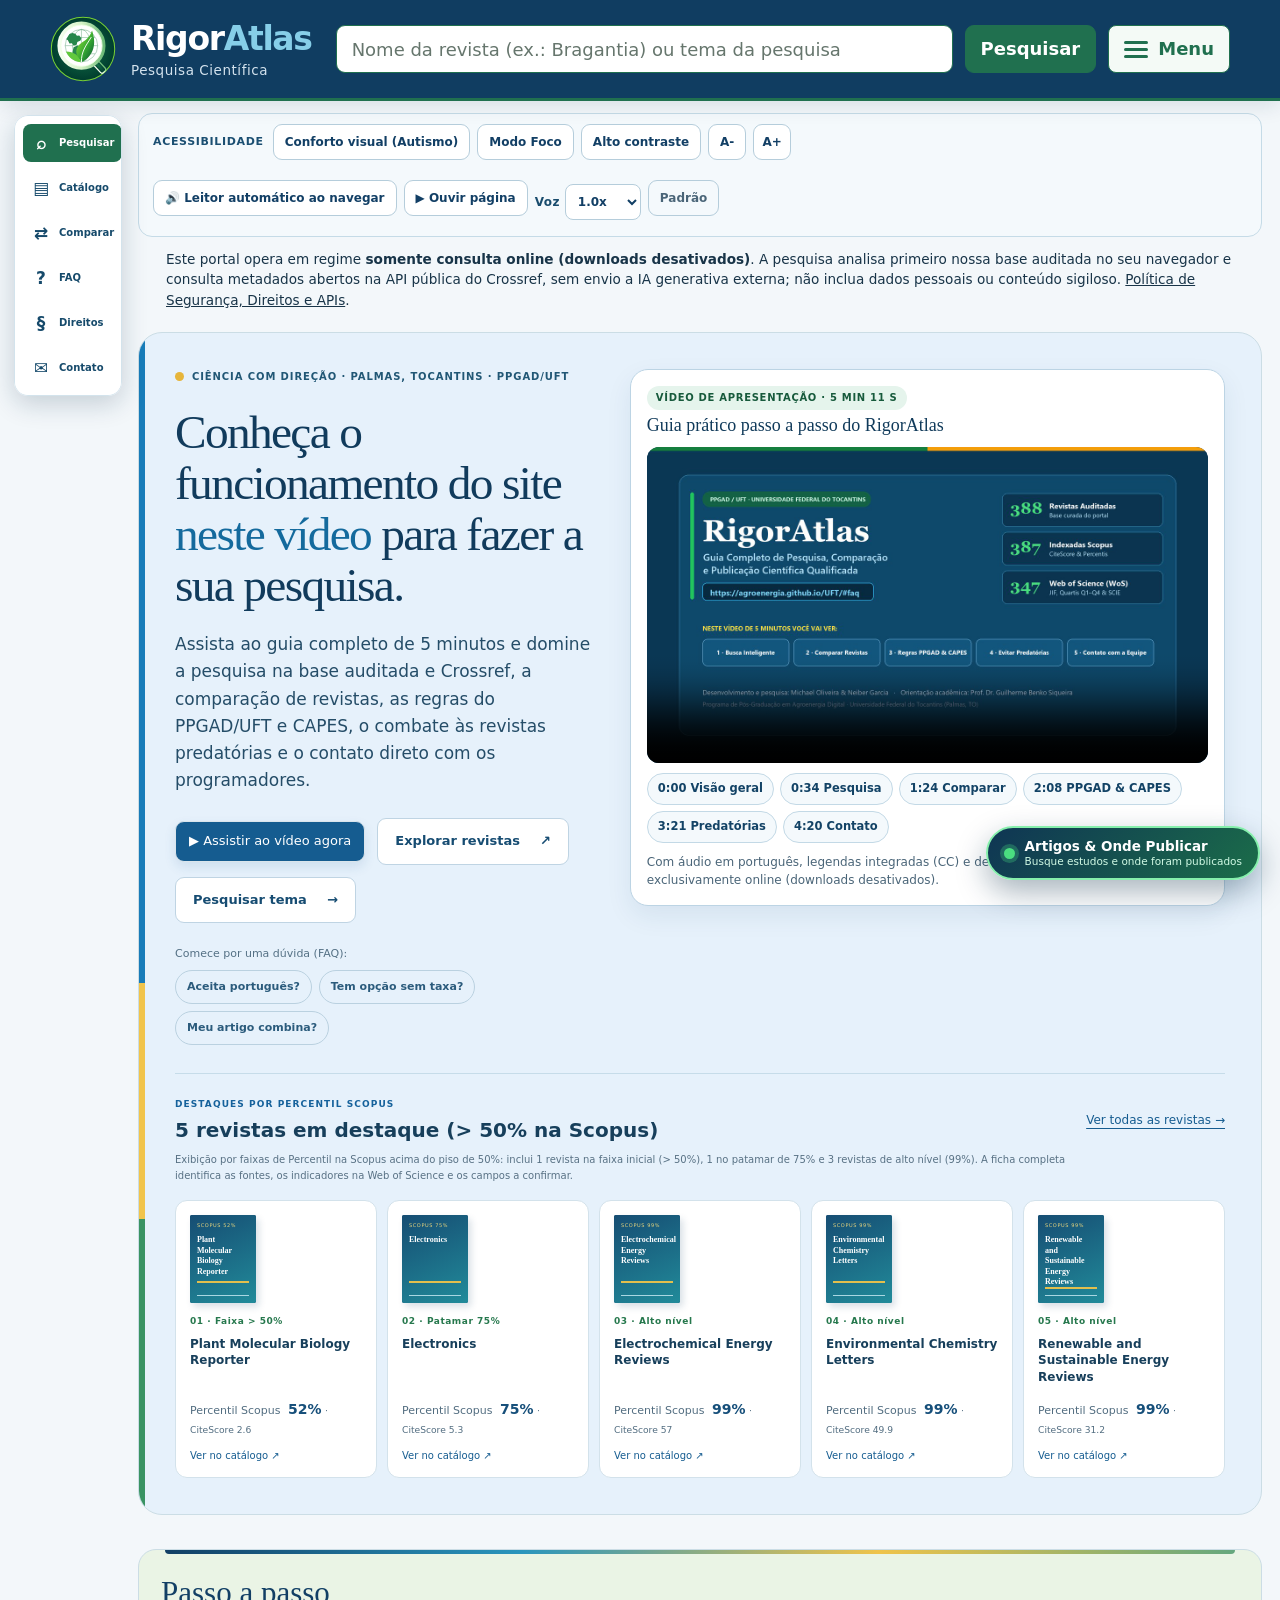
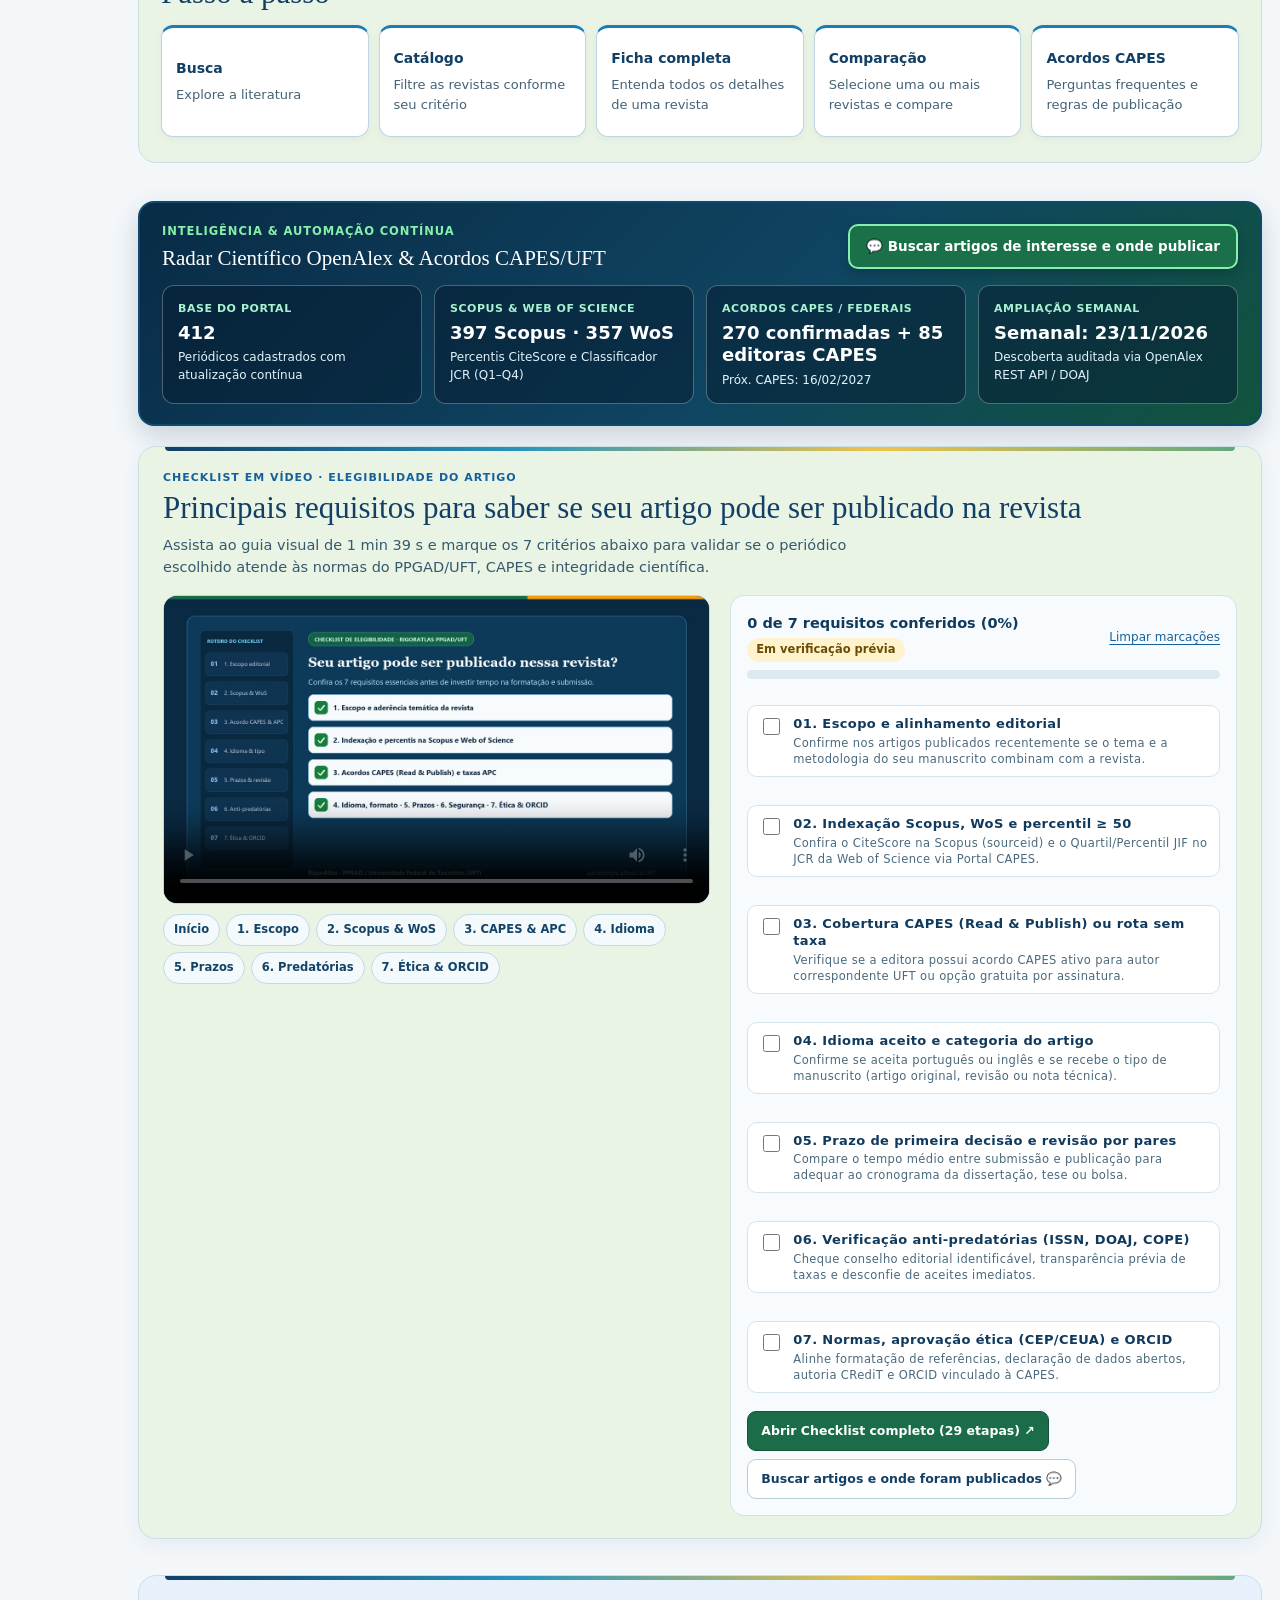
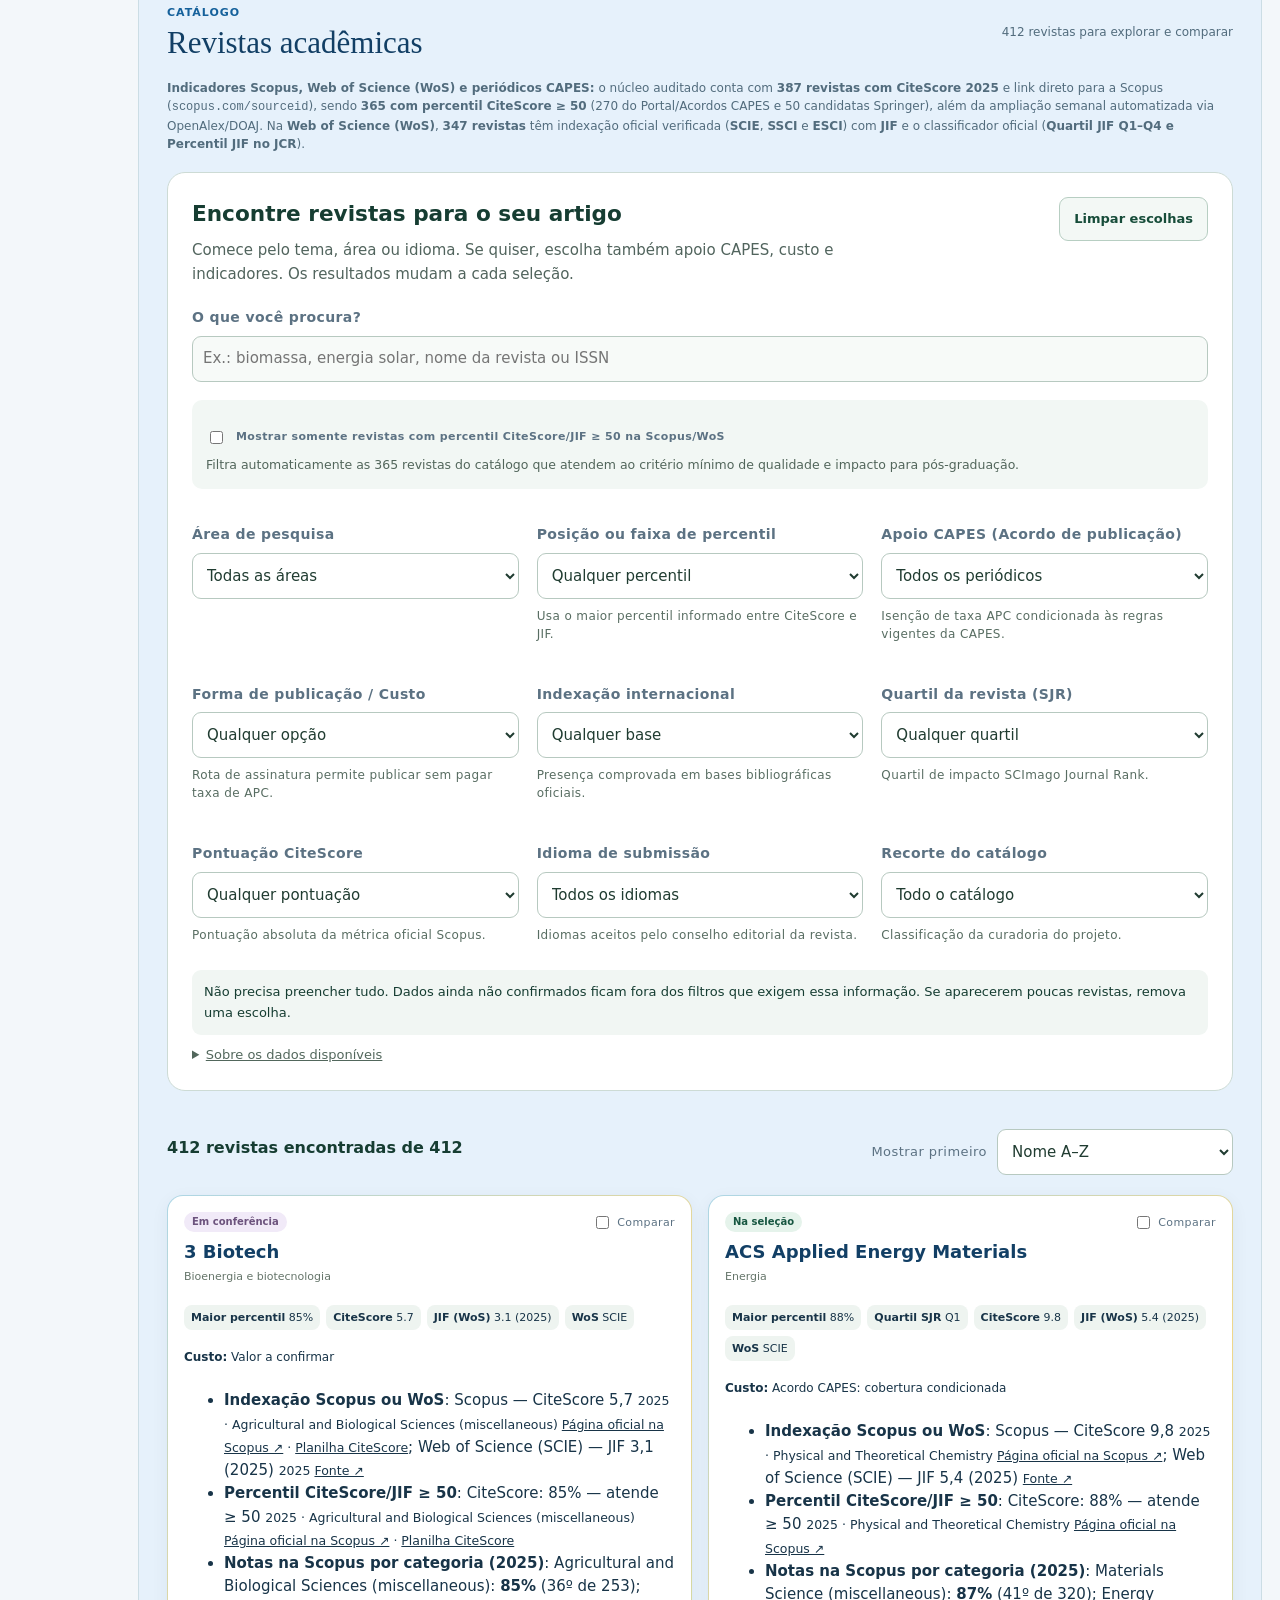
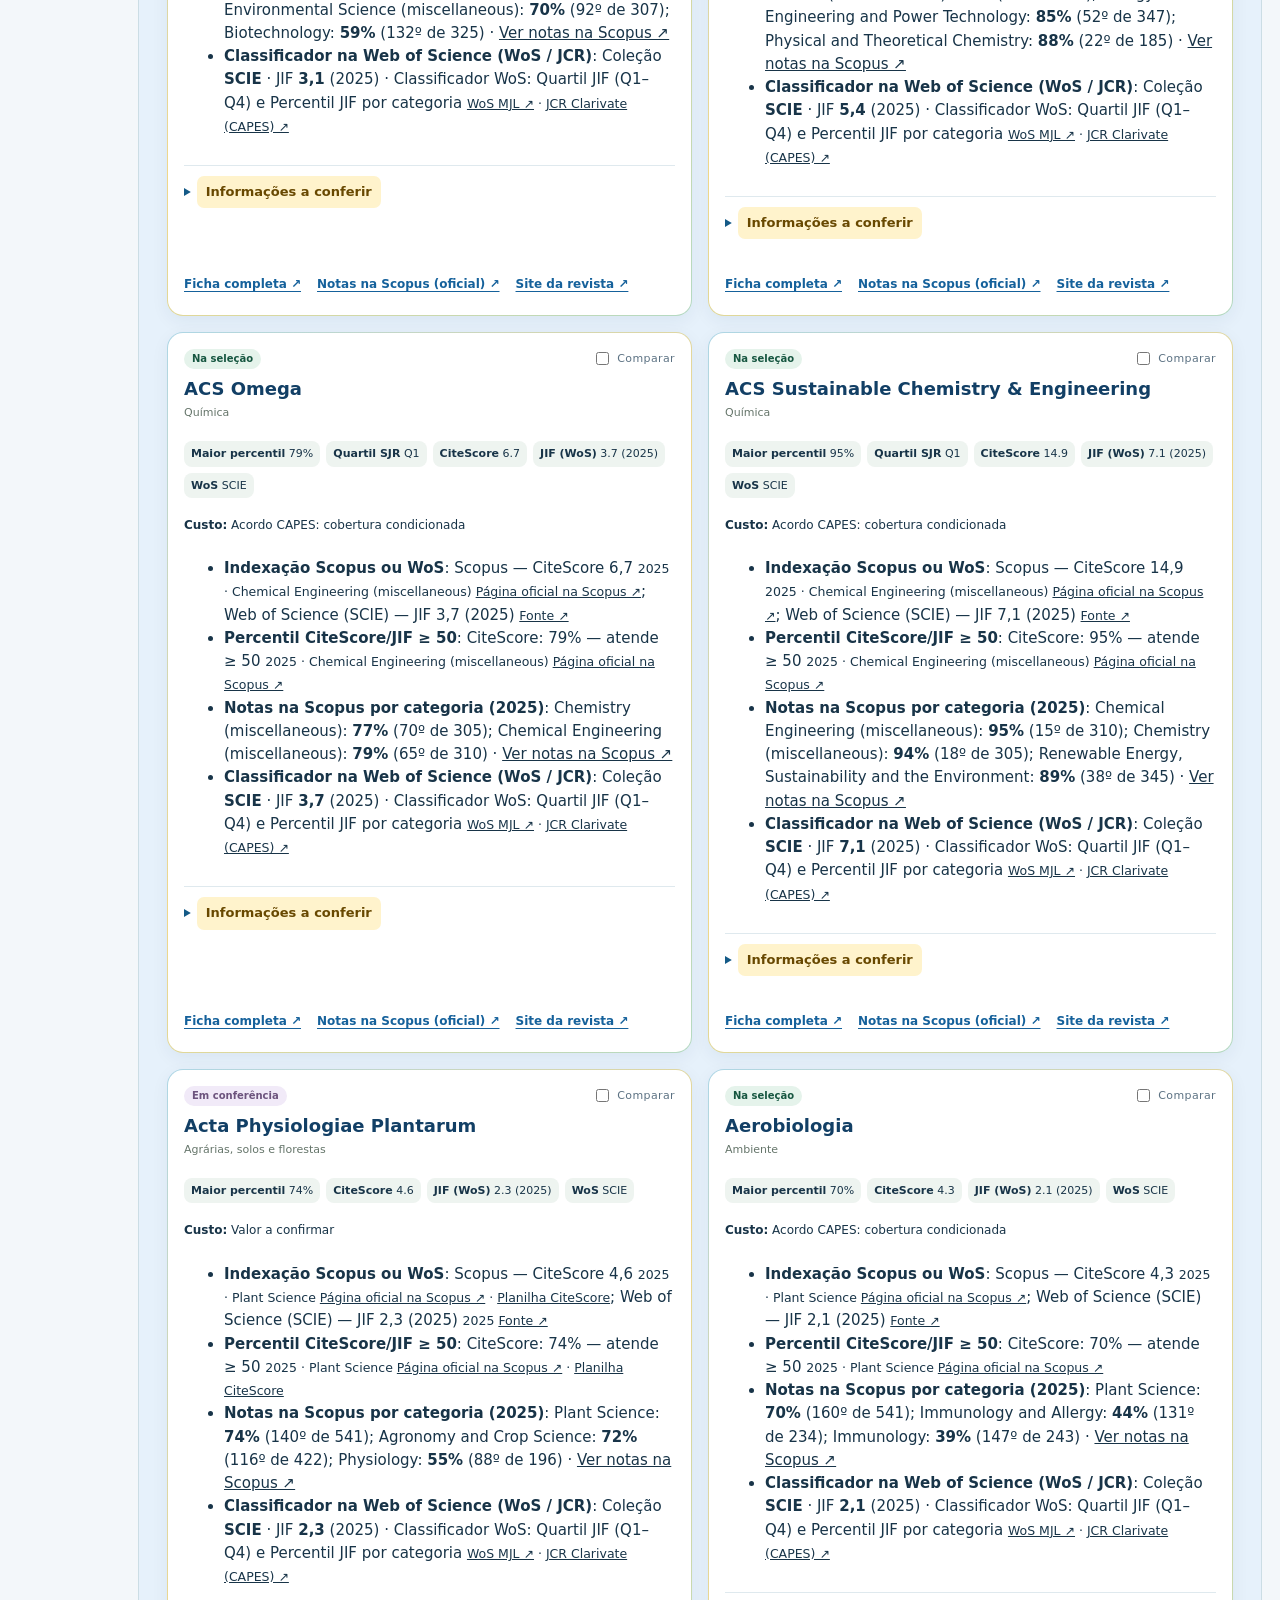
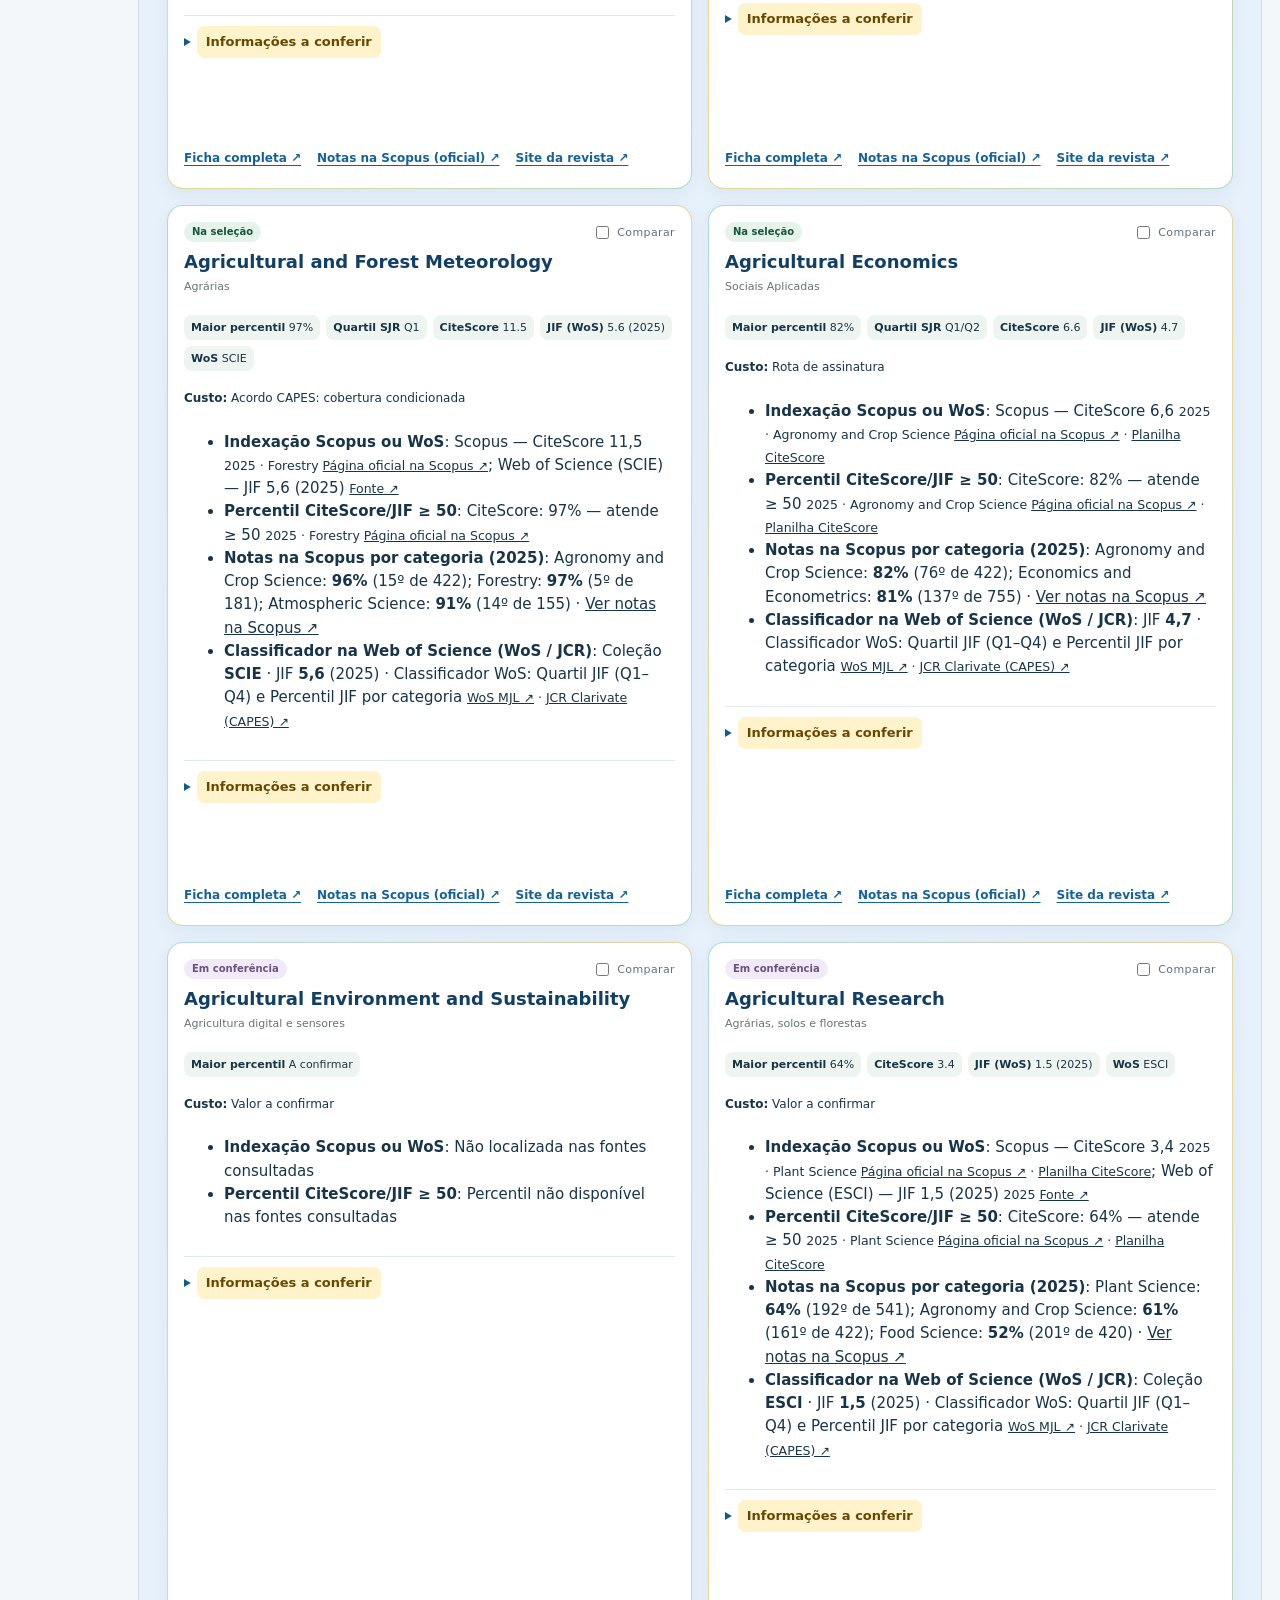
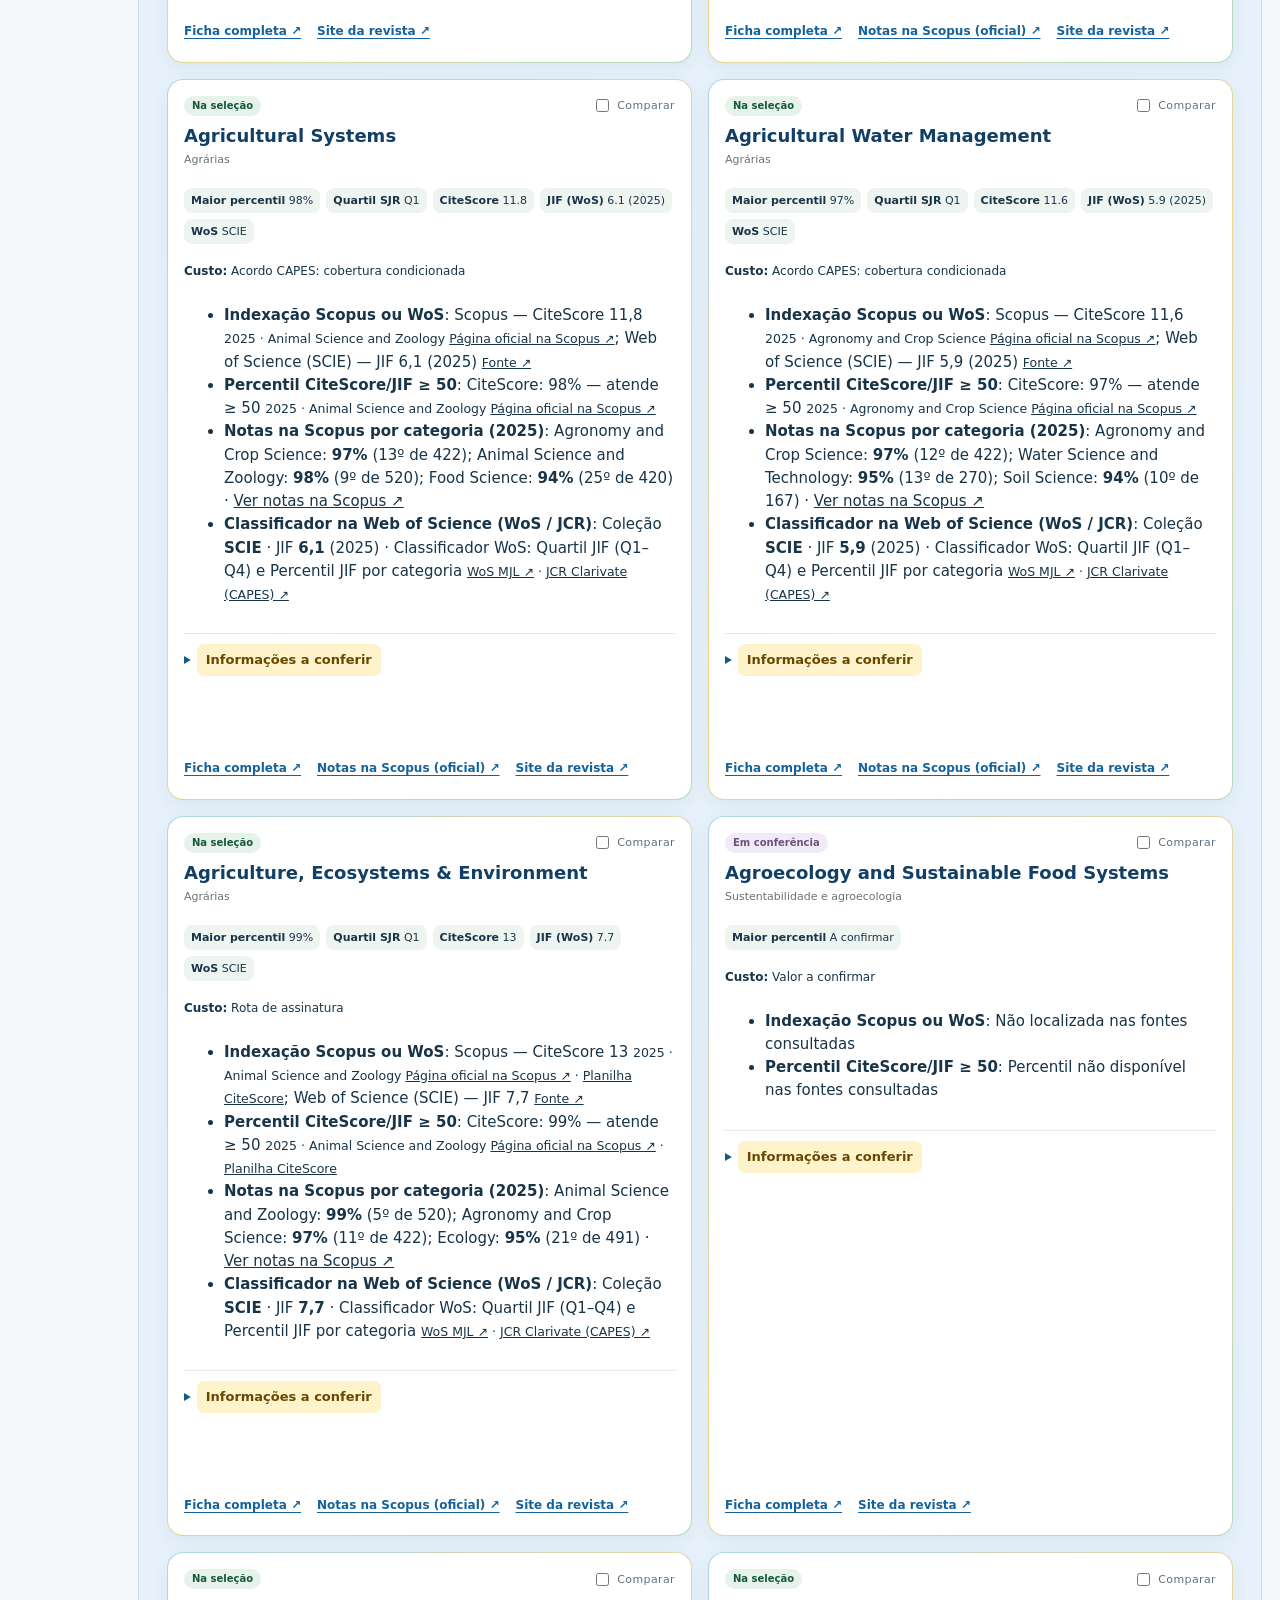
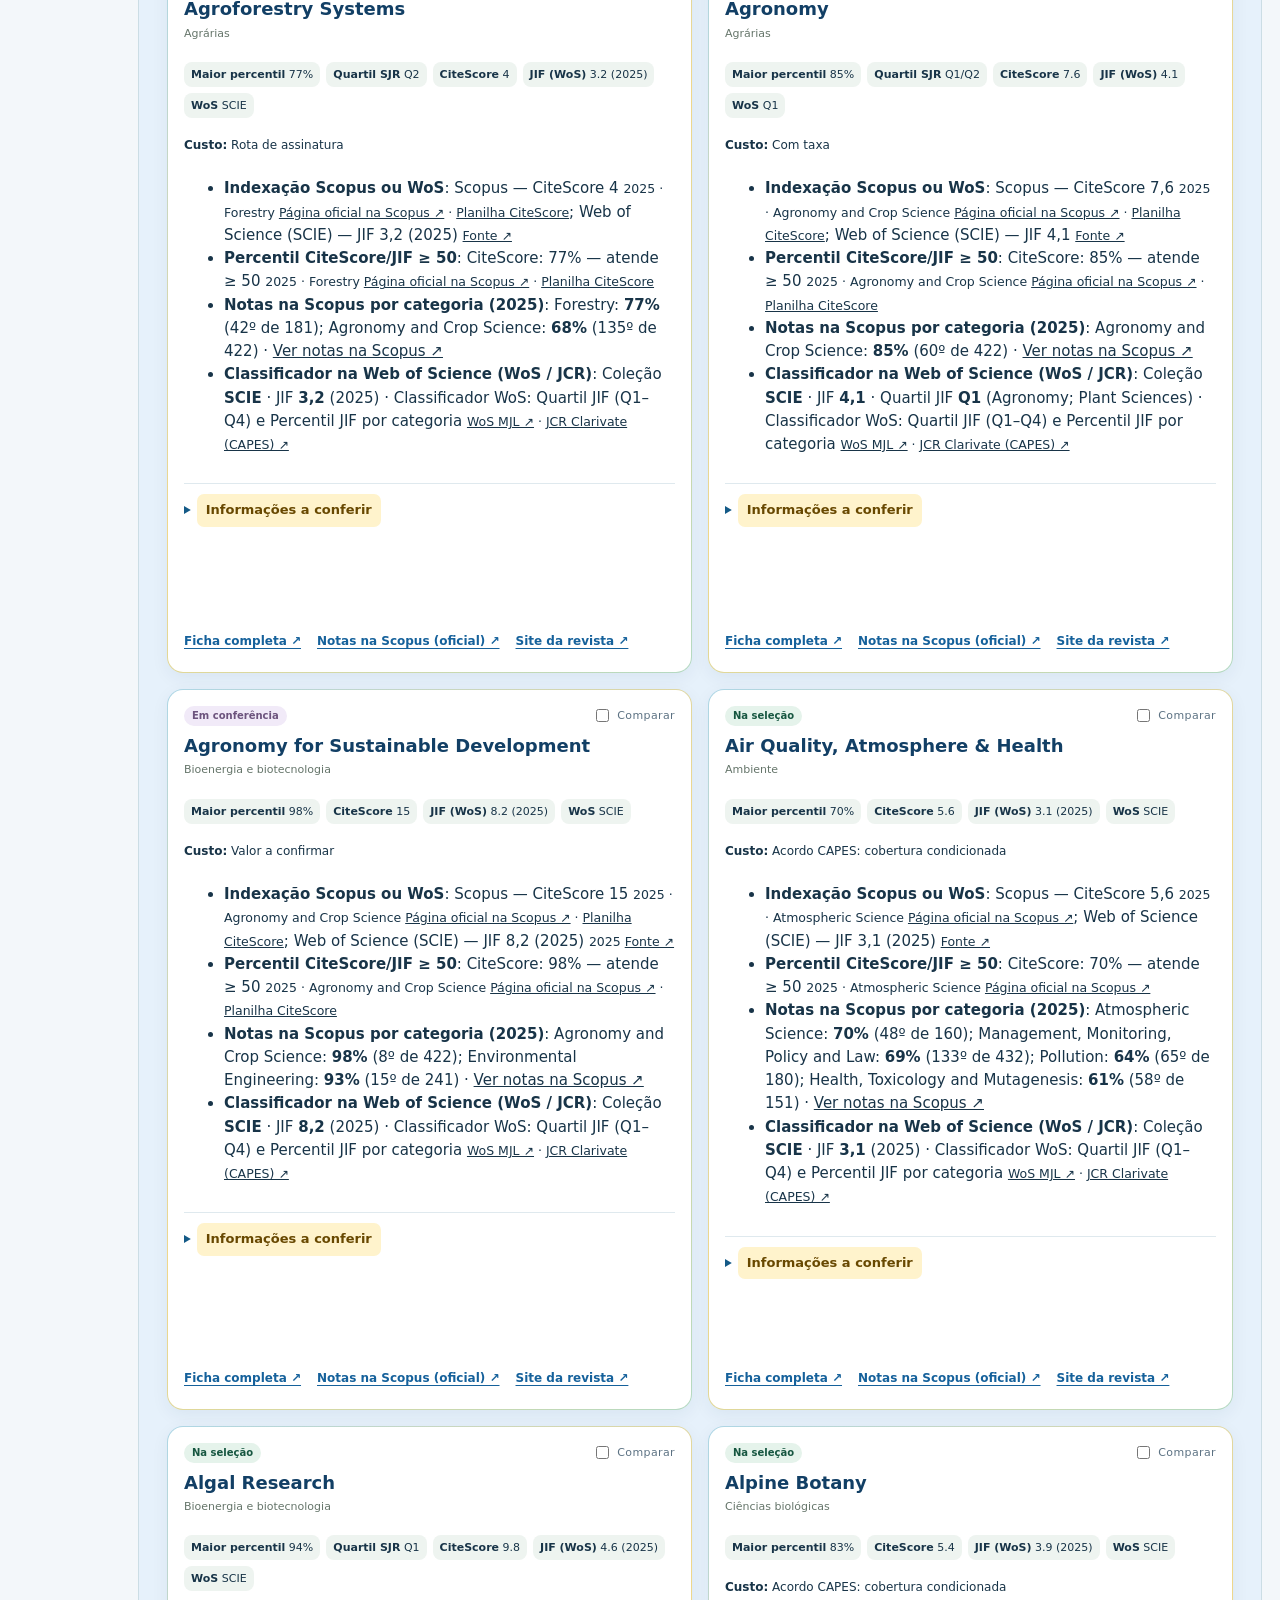
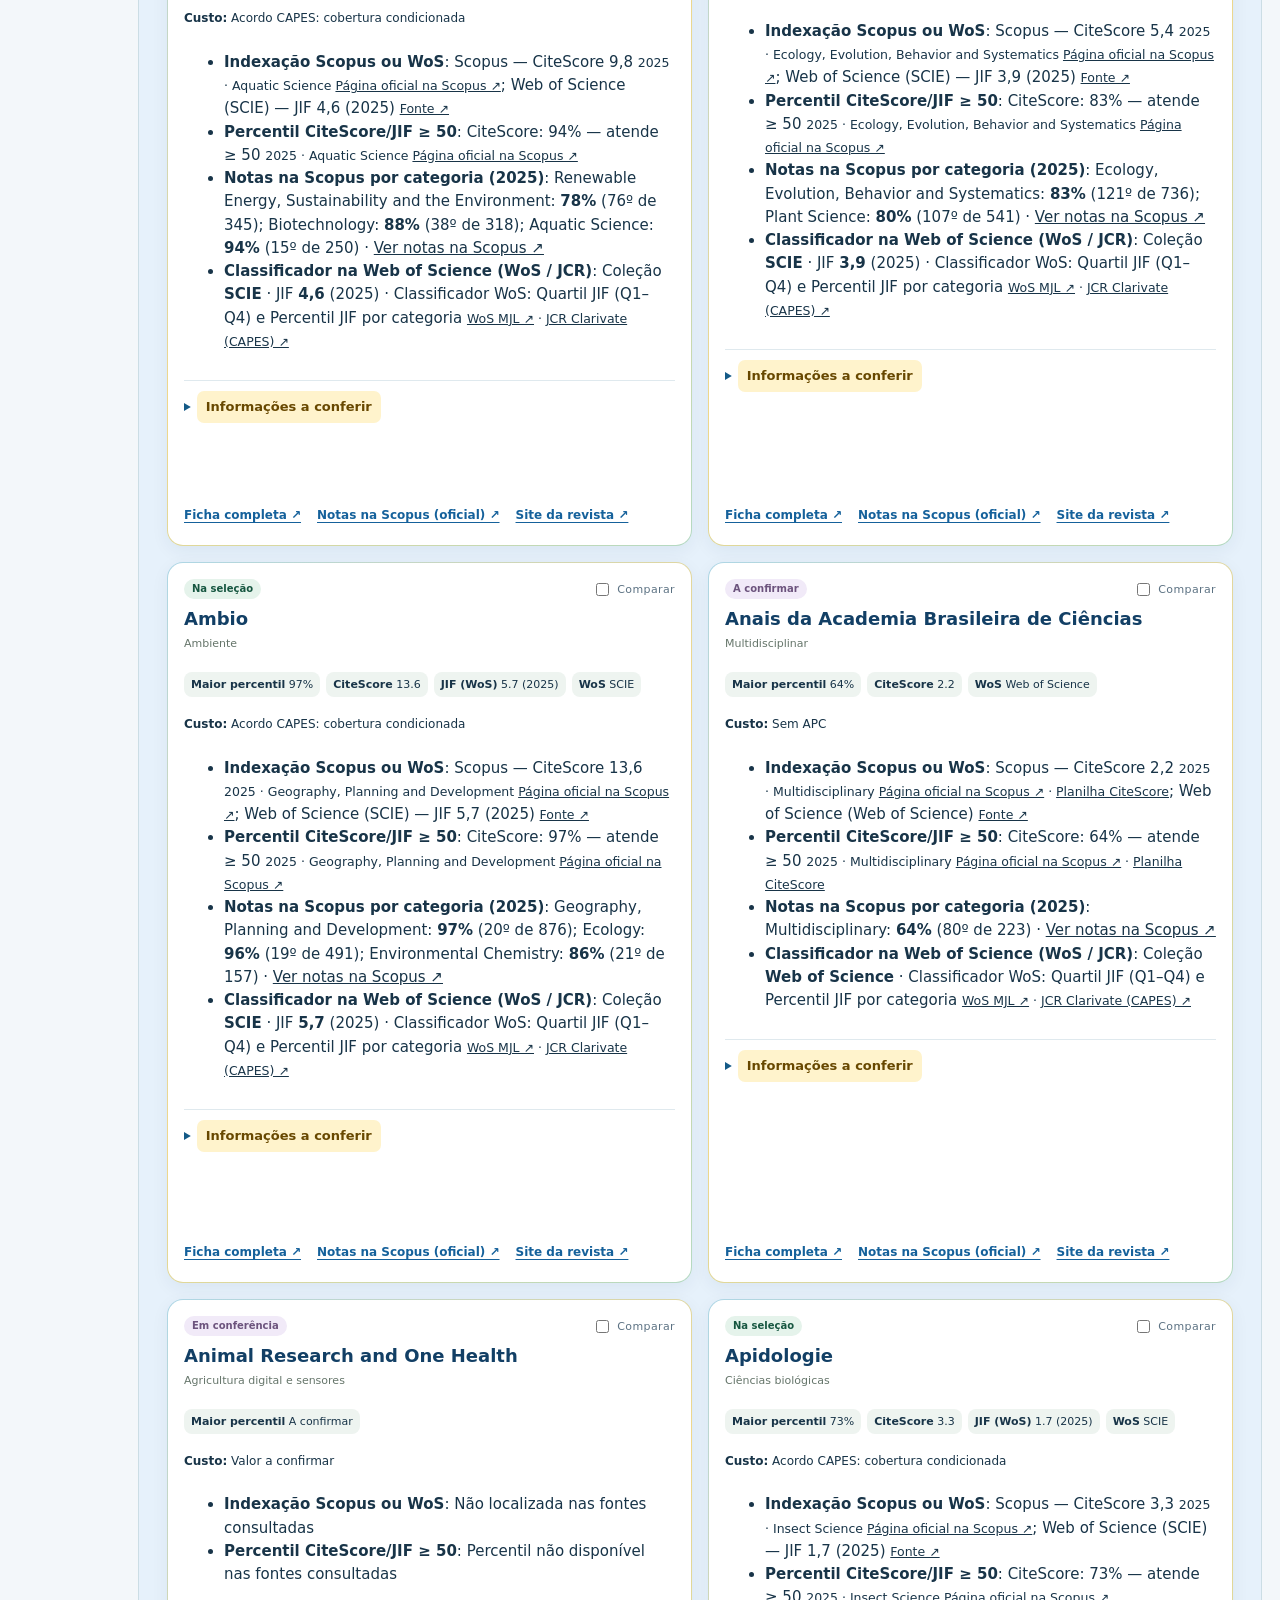
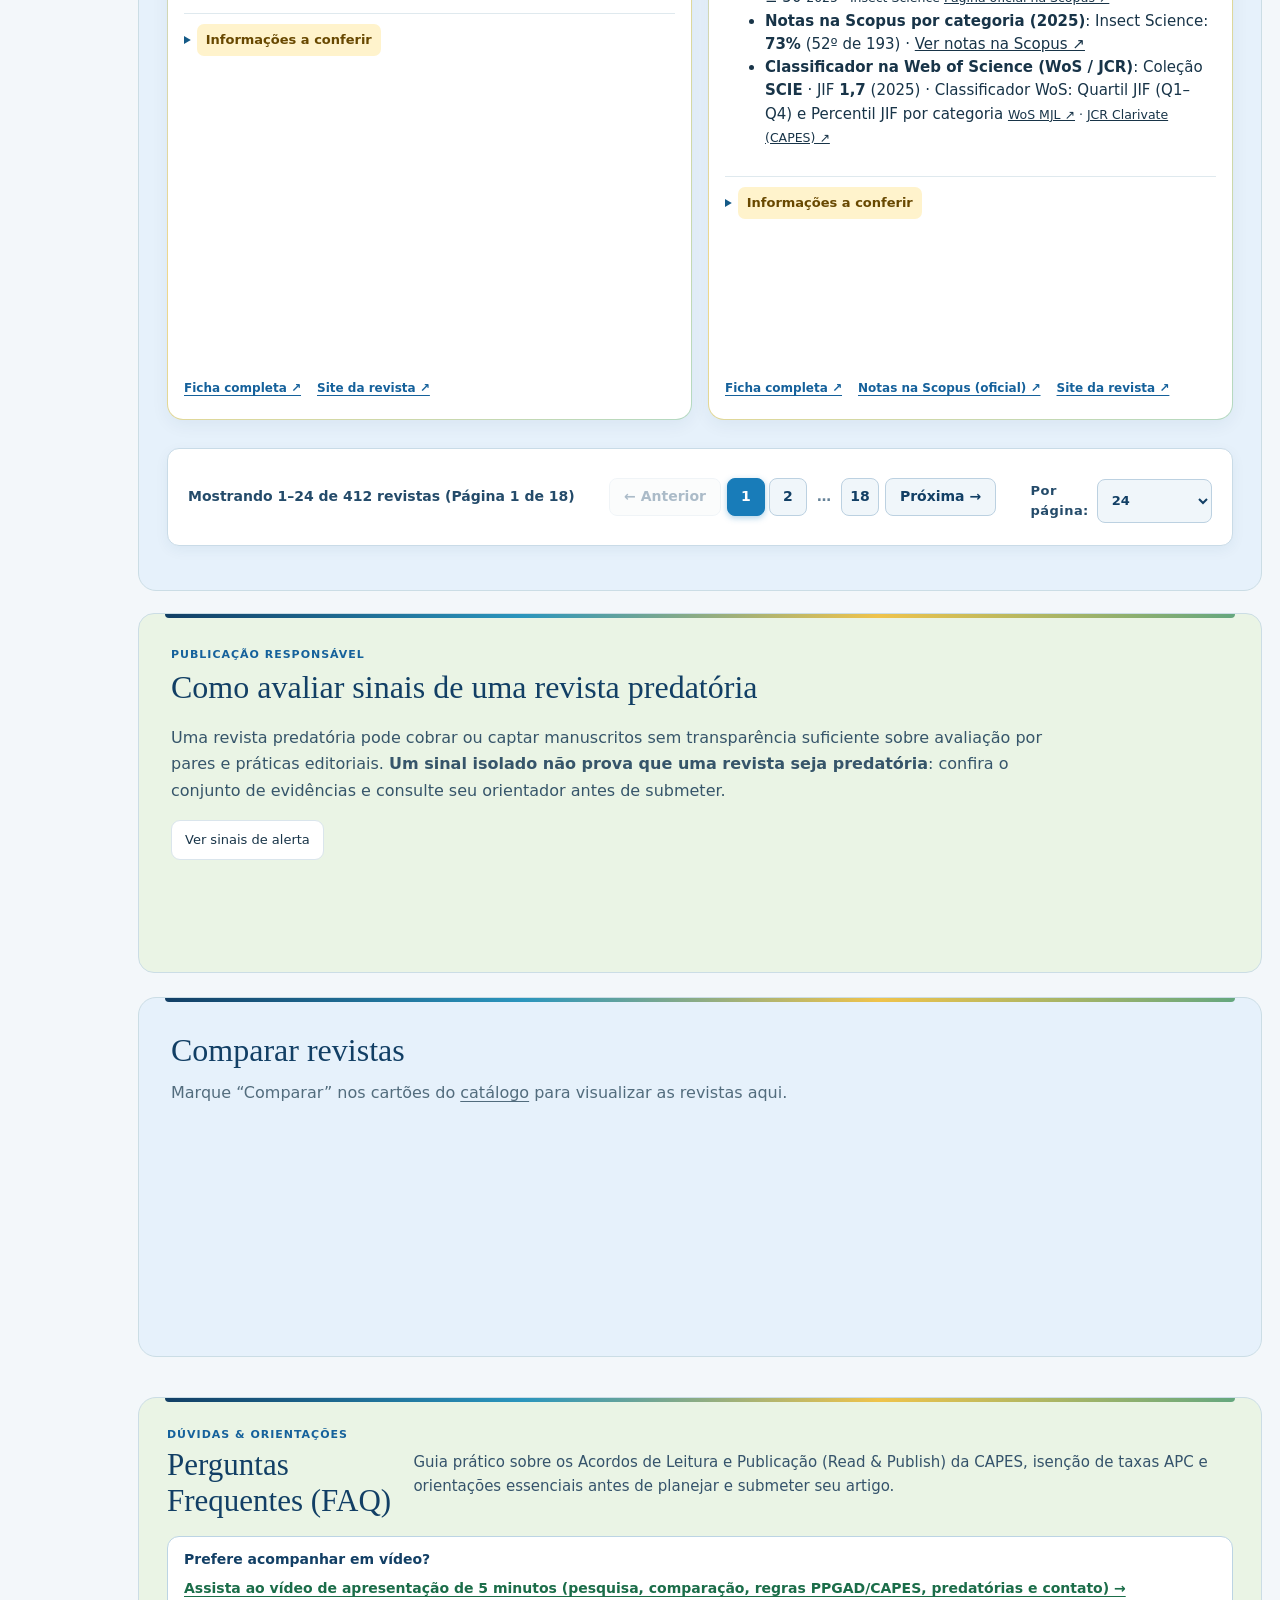
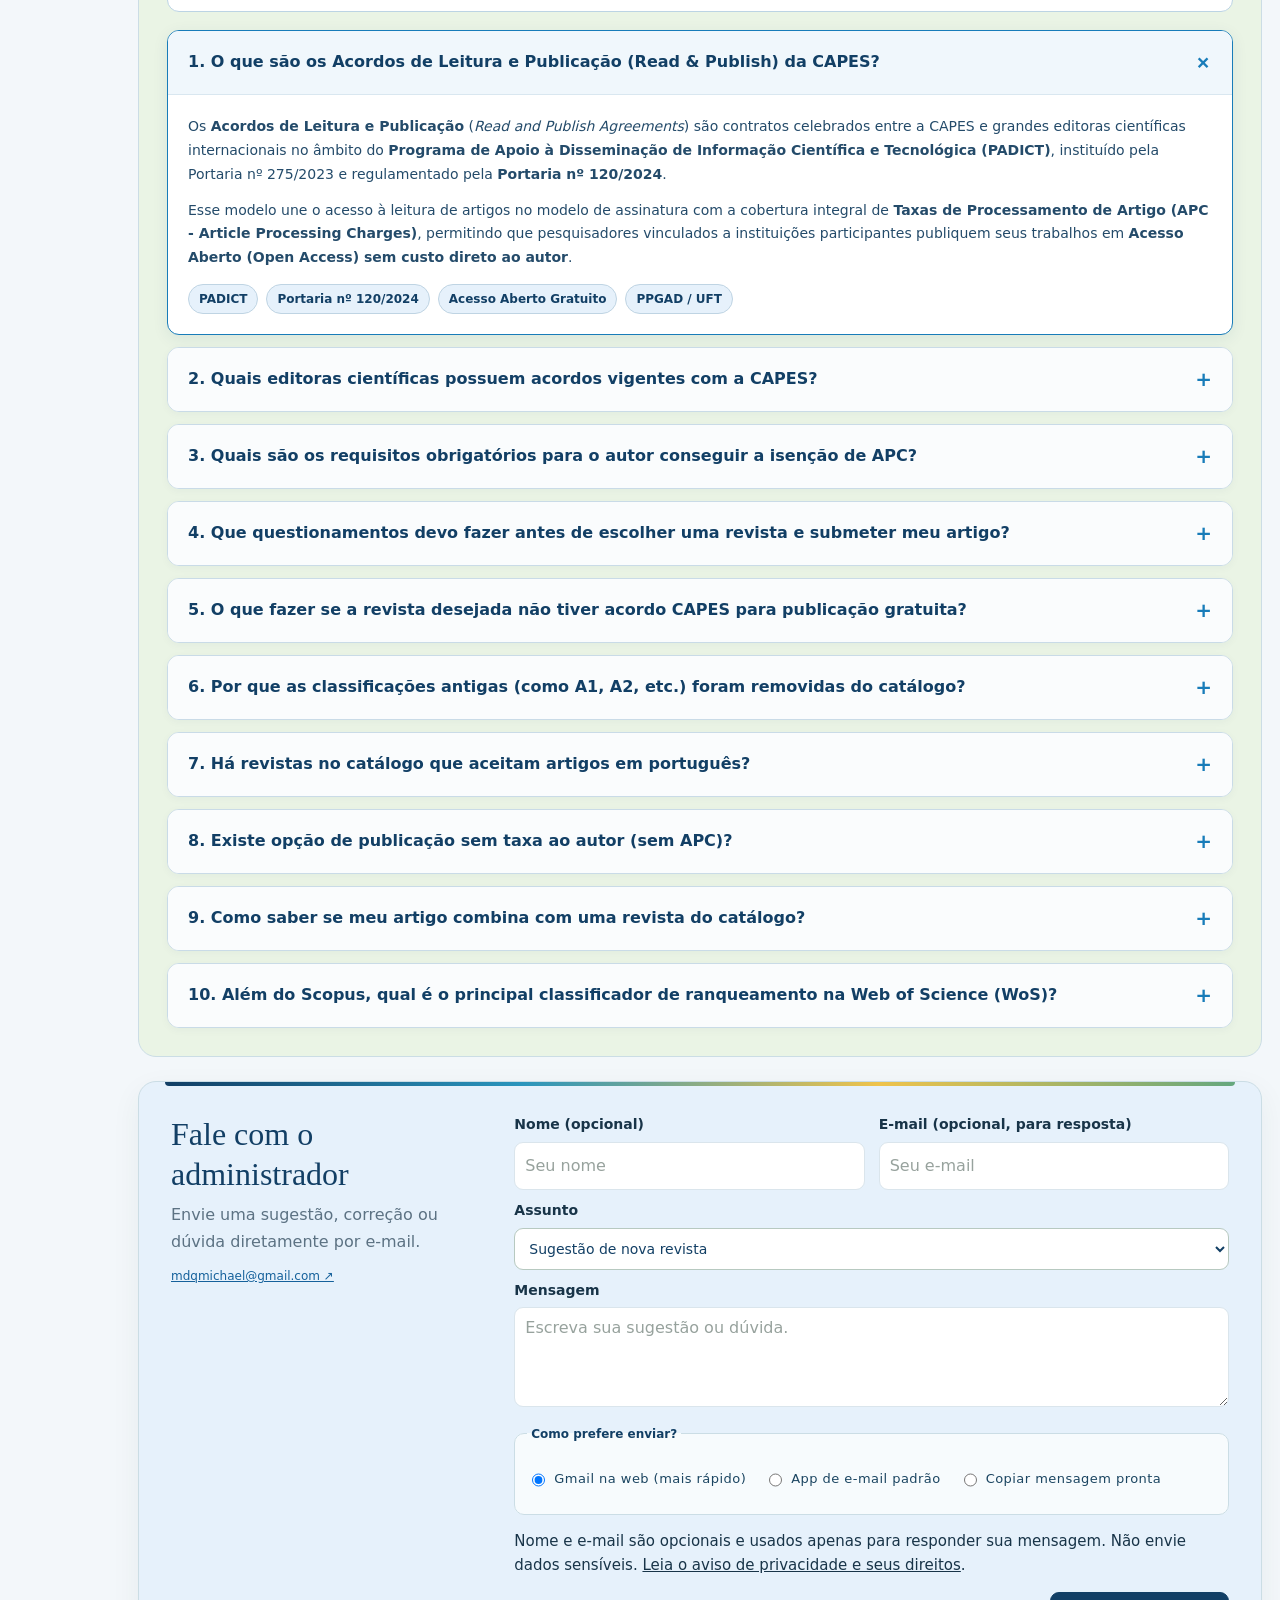
==== index.html @ 979d8797 "feat(compliance): remover todos os downloads e implementar politica de seguranca e rodape juridico f" ====
<!DOCTYPE html>
<html lang="pt-BR">
<head>
<meta charset="utf-8"><meta name="viewport" content="width=device-width, initial-scale=1">
<title>RigorAtlas | Escolha sua revista com rigor científico</title>
<meta name="description" content="Encontre e compare revistas em agroenergia, sustentabilidade e tecnologias digitais. Consulte indicadores, idiomas, custos e tire dúvidas com o assistente do RigorAtlas.">
<link rel="stylesheet" href="assets/css/style.css?v=20261124legal1">
</head>
<body>
<a class="skip-link" href="#inicio">Ir para o conteúdo principal</a>
<header class="site-header">
  <div class="header-inner">
    <a class="brand-lockup" href="#inicio" aria-label="RigorAtlas — início"><img class="ppgad-logo" src="assets/img/logo-pesquisa-ppgad.svg?v=20261026-2" alt="Símbolo do portal de pesquisa: lupa, globo e folhas verdes"><span class="brand-text"><strong>Rigor<span>Atlas</span></strong><small>Pesquisa Científica</small></span></a>
    <form id="ai-search-form" class="header-search" role="search">
      <label class="sr-only" for="ai-question">Encontre revistas científicas para publicar sua pesquisa</label>
      <input id="ai-question" type="search" maxlength="1500" placeholder="Nome da revista (ex.: Bragantia) ou tema da pesquisa" title="Encontre revistas científicas para publicar sua pesquisa" autocomplete="off">
      <div class="header-actions">
        <button type="submit" id="ai-search-button" aria-label="Pesquisar revistas">Pesquisar</button>
        <button type="button" id="menu-toggle" class="menu-toggle" aria-expanded="false" aria-controls="primary-navigation"><span class="menu-icon" aria-hidden="true"><span></span><span></span><span></span></span><span>Menu</span></button>
      </div>
    </form>
    <nav id="primary-navigation" class="header-menu" aria-label="Navegação principal" hidden><a href="#ai-question" data-focus-search>Pesquisar</a><a href="#apresentacao">Vídeo guia (5 min)</a><a href="#requisitos-publicacao">Checklist em vídeo</a><a href="#revistas" class="on">Catálogo</a><a href="#comparar">Comparar</a><a href="#faq">Perguntas Frequentes</a><a href="checklist.html">Checklist de submissão</a><a href="#sugerir">Contato</a><a href="sobre.html">Sobre e fontes</a><a href="privacidade.html">Política de Segurança e Direitos</a><a href="#como-funciona">Guia</a><a href="#sinais-alerta">Sinais de alerta</a></nav>
  </div>
</header>
<div class="ai-response-wrap">
  <section class="a11y-bar" aria-label="Acessibilidade: conforto sensorial para autismo, modo foco e leitor automático em áudio">
    <div class="a11y-group">
      <span class="a11y-title">Acessibilidade</span>
      <button type="button" id="a11y-calm" class="a11y-btn" aria-pressed="false" title="Cores suaves de baixo brilho e sem animações para conforto sensorial e autismo (Alt+C)">Conforto visual (Autismo)</button>
      <button type="button" id="a11y-focus" class="a11y-btn" aria-pressed="false" title="Realce de foco, espaçamento ampliado e redução de distrações visuais (Alt+F)">Modo Foco</button>
      <button type="button" id="a11y-contrast" class="a11y-btn" aria-pressed="false" title="Alto contraste para baixa visão">Alto contraste</button>
      <button type="button" id="a11y-font-dec" class="a11y-btn a11y-btn-sm" aria-label="Diminuir tamanho da fonte">A-</button>
      <button type="button" id="a11y-font-inc" class="a11y-btn a11y-btn-sm" aria-label="Aumentar tamanho da fonte">A+</button>
    </div>
    <div class="a11y-group a11y-audio-group">
      <button type="button" id="a11y-auto-read" class="a11y-btn a11y-btn-audio" aria-pressed="false" title="Ativar leitura automática em áudio em português ao focar, clicar ou pesquisar (Alt+L)">🔊 Leitor automático ao navegar</button>
      <button type="button" id="a11y-read-page" class="a11y-btn" aria-pressed="false" title="Ouvir os blocos da página em sequência (Alt+P)">▶ Ouvir página</button>
      <button type="button" id="a11y-stop" class="a11y-btn" hidden aria-label="Parar leitura em áudio">■ Parar áudio</button>
      <label class="a11y-rate"><span>Voz</span><select id="a11y-rate" aria-label="Velocidade do leitor em áudio"><option value="0.9">0.9x</option><option value="1" selected>1.0x</option><option value="1.15">1.15x</option><option value="1.3">1.3x</option></select></label>
      <button type="button" id="a11y-reset" class="a11y-btn a11y-btn-ghost">Padrão</button>
    </div>
    <div id="a11y-live" class="sr-only" role="status" aria-live="polite"></div>
  </section>
  <p class="search-privacy">Este portal opera em regime <strong>somente consulta online (downloads desativados)</strong>. A pesquisa analisa primeiro nossa base auditada no seu navegador e consulta metadados abertos na API pública do Crossref, sem envio a IA generativa externa; não inclua dados pessoais ou conteúdo sigiloso. <a href="privacidade.html">Política de Segurança, Direitos e APIs</a>.</p>
  <div id="ai-status" class="ai-status" role="status" aria-live="polite" hidden></div><div id="ai-loading" class="ai-loading" role="status" aria-live="polite" hidden><span class="ai-spinner" aria-hidden="true"></span><div><strong>Estamos preparando sua pesquisa</strong><p>Buscando em nossa base auditada e consultando recursos da plataforma Crossref. A pesquisa pode levar alguns segundos até aparecer na tela, por favor aguarde.</p></div></div>
  <div id="ai-answer" class="ai-answer" aria-live="polite"></div>
</div>
<main id="inicio">
<section class="intro discovery-banner" aria-labelledby="banner-title">
  <div class="banner-copy">
    <p class="banner-kicker"><span aria-hidden="true"></span> CIÊNCIA COM DIREÇÃO · PALMAS, TOCANTINS · PPGAD/UFT</p>
    <h1 id="banner-title">Conheça o funcionamento do site <em>neste vídeo</em> para fazer a sua pesquisa.</h1>
    <p class="banner-lead">Assista ao guia completo de 5 minutos e domine a pesquisa na base auditada e Crossref, a comparação de revistas, as regras do PPGAD/UFT e CAPES, o combate às revistas predatórias e o contato direto com os programadores.</p>
    <div class="banner-actions"><button type="button" class="banner-primary" id="hero-play-btn">▶ Assistir ao vídeo agora</button><a class="banner-secondary" href="#revistas">Explorar revistas <span aria-hidden="true">↗</span></a><a class="banner-secondary" href="#ai-question" data-focus-search>Pesquisar tema <span aria-hidden="true">→</span></a></div>
    <div class="banner-prompts" aria-label="Dúvidas frequentes"><span>Comece por uma dúvida (FAQ):</span><a href="#faq-portugues">Aceita português?</a><a href="#faq-sem-taxa">Tem opção sem taxa?</a><a href="#faq-combina">Meu artigo combina?</a></div>
  </div>
  <div id="apresentacao" class="banner-video-hero" aria-labelledby="hero-video-title">
    <div class="hero-video-head">
      <span class="hero-video-badge">VÍDEO DE APRESENTAÇÃO · 5 MIN 11 S</span>
      <h2 id="hero-video-title" class="hero-video-title">Guia prático passo a passo do RigorAtlas</h2>
    </div>
    <figure class="hero-video-figure">
      <video id="hero-video" controls controlsList="nodownload" disablePictureInPicture preload="metadata" poster="assets/img/video-poster.jpg" playsinline aria-label="Conheça o funcionamento do site RigorAtlas neste vídeo de 5 minutos para fazer a sua pesquisa">
        <source src="assets/video/apresentacao-rigoratlas.mp4" type="video/mp4">
        <track kind="subtitles" srclang="pt-BR" label="Português (Brasil)" src="assets/video/apresentacao-rigoratlas.vtt" default>
        <p>Seu navegador não suporta reprodução direta de vídeo MP4.</p>
      </video>
    </figure>
    <div class="video-chapter-strip" role="group" aria-label="Ir diretamente para um capítulo do vídeo">
      <button type="button" class="video-chapter-btn" data-seek="0">0:00 Visão geral</button>
      <button type="button" class="video-chapter-btn" data-seek="34">0:34 Pesquisa</button>
      <button type="button" class="video-chapter-btn" data-seek="84">1:24 Comparar</button>
      <button type="button" class="video-chapter-btn" data-seek="128">2:08 PPGAD &amp; CAPES</button>
      <button type="button" class="video-chapter-btn" data-seek="201">3:21 Predatórias</button>
      <button type="button" class="video-chapter-btn" data-seek="260">4:20 Contato</button>
    </div>
    <p class="hero-video-foot">Com áudio em português, legendas integradas (CC) e destaques visuais · Exibição exclusivamente online (downloads desativados).</p>
  </div>
  <div class="banner-featured"><div class="featured-heading"><div><span class="eyebrow">DESTAQUES POR PERCENTIL SCOPUS</span><h2>5 revistas em destaque (&gt; 50% na Scopus)</h2></div><a href="#revistas">Ver todas as revistas →</a></div>
    <p id="featured-criteria" class="featured-criteria">Exibição por faixas de Percentil na Scopus acima do piso de 50%: inclui 1 revista na faixa inicial (&gt; 50%), 1 no patamar de 75% e 3 revistas de alto nível (99%). A ficha completa identifica as fontes, os indicadores na Web of Science e os campos a confirmar.</p>
    <div id="featured-journals" class="featured-journals" aria-describedby="featured-criteria"><p>Carregando destaques do catálogo…</p></div>
    <noscript><p>Ative o JavaScript para carregar as cinco revistas em destaque e usar os filtros do catálogo.</p></noscript>
  </div>
</section>
<section id="como-funciona" class="site-guide site-stage stage-guide" aria-labelledby="guide-title">
  <div class="section-heading"><h2 id="guide-title">Passo a passo</h2></div>
  <div class="site-flow">
    <a class="flow-step" href="#ai-question" data-focus-search><span class="flow-kicker">Busca</span><strong>Explore a literatura</strong></a>
    <a class="flow-step" href="#revistas"><span class="flow-kicker">Catálogo</span><strong>Filtre as revistas conforme seu critério</strong></a>
    <a class="flow-step" href="#revistas"><span class="flow-kicker">Ficha completa</span><strong>Entenda todos os detalhes de uma revista</strong></a>
    <a class="flow-step" href="#comparar"><span class="flow-kicker">Comparação</span><strong>Selecione uma ou mais revistas e compare</strong></a>
    <a class="flow-step" href="#faq"><span class="flow-kicker">Acordos CAPES</span><strong>Perguntas frequentes e regras de publicação</strong></a>
  </div>
</section>
<section id="tech-telemetry" class="tech-telemetry site-stage" aria-label="Painel tecnológico e atualizações automáticas do catálogo">
  <div class="telemetry-head">
    <div>
      <span class="eyebrow">INTELIGÊNCIA &amp; AUTOMAÇÃO CONTÍNUA</span>
      <h2>Radar Científico OpenAlex &amp; Acordos CAPES/UFT</h2>
    </div>
    <button type="button" class="primary telemetry-chat-btn" data-open-oa-chat>💬 Buscar artigos de interesse e onde publicar</button>
  </div>
  <div class="telemetry-grid">
    <article class="telemetry-card">
      <span class="telemetry-label">Base do portal</span>
      <strong id="telemetry-total">394</strong>
      <small>Periódicos cadastrados com atualização contínua</small>
    </article>
    <article class="telemetry-card">
      <span class="telemetry-label">Scopus &amp; Web of Science</span>
      <strong id="telemetry-scopus-wos">387 Scopus · 347 WoS</strong>
      <small>Percentis CiteScore e Classificador JCR (Q1–Q4)</small>
    </article>
    <article class="telemetry-card">
      <span class="telemetry-label">Acordos CAPES / Federais</span>
      <strong id="telemetry-capes">270 confirmadas + 82 editoras CAPES</strong>
      <small id="telemetry-quarterly">Próx. auditoria trimestral programada</small>
    </article>
    <article class="telemetry-card">
      <span class="telemetry-label">Ampliação Semanal</span>
      <strong id="telemetry-weekly">Atualização automática semanal</strong>
      <small>Descoberta auditada via OpenAlex REST API / DOAJ</small>
    </article>
  </div>
</section>
<section id="requisitos-publicacao" class="req-checklist-section site-stage" aria-labelledby="req-title">
  <div class="section-heading req-heading">
    <div>
      <span class="eyebrow">CHECKLIST EM VÍDEO · ELEGIBILIDADE DO ARTIGO</span>
      <h2 id="req-title">Principais requisitos para saber se seu artigo pode ser publicado na revista</h2>
    </div>
    <p class="req-lead">Assista ao guia visual de 1 min 39 s e marque os 7 critérios abaixo para validar se o periódico escolhido atende às normas do PPGAD/UFT, CAPES e integridade científica.</p>
  </div>
  <div class="req-layout">
    <div class="req-video-box">
      <figure class="req-video-figure">
        <video id="checklist-video" controls controlsList="nodownload" disablePictureInPicture preload="metadata" poster="assets/img/checklist-video-poster.jpg" playsinline aria-label="Vídeo checklist em sete etapas para confirmar se o artigo pode ser publicado na revista">
          <source src="assets/video/checklist-requisitos.mp4" type="video/mp4">
          <track kind="subtitles" srclang="pt-BR" label="Português (Brasil)" src="assets/video/checklist-requisitos.vtt" default>
          <p>Seu navegador não suporta reprodução de vídeo MP4.</p>
        </video>
      </figure>
      <div class="video-chapter-strip req-chapter-strip" role="group" aria-label="Capítulos do checklist em vídeo">
        <button type="button" class="video-chapter-btn" data-seek-target="checklist-video" data-seek="0">Início</button>
        <button type="button" class="video-chapter-btn" data-seek-target="checklist-video" data-seek="9.8">1. Escopo</button>
        <button type="button" class="video-chapter-btn" data-seek-target="checklist-video" data-seek="21">2. Scopus &amp; WoS</button>
        <button type="button" class="video-chapter-btn" data-seek-target="checklist-video" data-seek="33.8">3. CAPES &amp; APC</button>
        <button type="button" class="video-chapter-btn" data-seek-target="checklist-video" data-seek="45.5">4. Idioma</button>
        <button type="button" class="video-chapter-btn" data-seek-target="checklist-video" data-seek="56.2">5. Prazos</button>
        <button type="button" class="video-chapter-btn" data-seek-target="checklist-video" data-seek="66.7">6. Predatórias</button>
        <button type="button" class="video-chapter-btn" data-seek-target="checklist-video" data-seek="79.7">7. Ética &amp; ORCID</button>
      </div>
    </div>
    <div class="req-interactive-panel">
      <div class="req-score-head">
        <div>
          <span id="req-score-text" class="req-score-text" role="status" aria-live="polite">0 de 7 requisitos conferidos (0%)</span>
          <span id="req-readiness-badge" class="req-status-badge req-pending">Em verificação prévia</span>
        </div>
        <button type="button" id="req-checklist-reset" class="text-link">Limpar marcações</button>
      </div>
      <div class="req-progress-track" aria-hidden="true"><div id="req-score-fill" class="req-progress-fill" style="width:0%"></div></div>
      <div id="req-checklist-grid" class="req-checklist-grid"></div>
      <div class="req-panel-foot">
        <a href="checklist.html" class="primary">Abrir Checklist completo (29 etapas) ↗</a>
        <button type="button" class="btn" data-open-oa-chat>Buscar artigos e onde foram publicados 💬</button>
      </div>
    </div>
  </div>
</section>
<section class="catalog-section site-stage stage-catalog" id="revistas" aria-labelledby="titulo-revistas"><div class="section-heading catalog-heading"><div><span class="eyebrow">Catálogo</span><h2 id="titulo-revistas">Revistas acadêmicas</h2></div><p id="catalog-summary" class="catalog-summary" aria-live="polite">Carregando catálogo…</p></div>
<p class="catalog-summary"><strong>Indicadores Scopus, Web of Science (WoS) e periódicos CAPES:</strong> o núcleo auditado conta com <strong>387 revistas com CiteScore 2025</strong> e link direto para a Scopus (<code>scopus.com/sourceid</code>), sendo <strong>365 com percentil CiteScore ≥ 50</strong> (270 do Portal/Acordos CAPES e 50 candidatas Springer), além da ampliação semanal automatizada via OpenAlex/DOAJ. Na <strong>Web of Science (WoS)</strong>, <strong>347 revistas</strong> têm indexação oficial verificada (<strong>SCIE</strong>, <strong>SSCI</strong> e <strong>ESCI</strong>) com <strong>JIF</strong> e o classificador oficial (<strong>Quartil JIF Q1–Q4 e Percentil JIF no JCR</strong>).</p>
<div class="catalog-filter-panel" aria-labelledby="catalog-filter-title"><div class="catalog-filter-heading"><div><h3 id="catalog-filter-title">Encontre revistas para o seu artigo</h3><p>Comece pelo tema, área ou idioma. Se quiser, escolha também apoio CAPES, custo e indicadores. Os resultados mudam a cada seleção.</p></div><button id="limpar" type="button">Limpar escolhas</button></div><label class="catalog-filter-field catalog-query" for="q"><span>O que você procura?</span><input id="q" data-filter-label="Busca" type="search" placeholder="Ex.: biomassa, energia solar, nome da revista ou ISSN" aria-label="Pesquisar revistas"></label><div class="program-filter"><label><input id="program-only" type="checkbox"> Mostrar somente revistas com percentil CiteScore/JIF ≥ 50 na Scopus/WoS</label><small>Filtra automaticamente as 365 revistas do catálogo que atendem ao critério mínimo de qualidade e impacto para pós-graduação.</small></div><div class="catalog-filter-list"><label class="catalog-filter-field" for="area"><span>Área de pesquisa</span><select id="area" data-filter-label="Área de pesquisa"><option value="">Todas as áreas</option></select></label><label class="catalog-filter-field" for="percentil"><span>Posição ou faixa de percentil</span><select id="percentil" data-filter-label="Faixa de percentil" aria-describedby="percentil-help"><option value="">Qualquer percentil</option><option value="90">Top 10% (Percentil ≥ 90)</option><option value="80">Top 20% (Percentil ≥ 80)</option><option value="50">Percentil a partir de 50 (Critério CAPES)</option><option value="90-100">Faixa 90% a 100% (Altíssimo impacto)</option><option value="75-89">Faixa 75% a 89% (Alto impacto / Q1)</option><option value="50-74">Faixa 50% a 74% (Mediana a alto / Q2)</option><option value="0-49">Abaixo de 50% (Demais revistas)</option></select><small id="percentil-help">Usa o maior percentil informado entre CiteScore e JIF.</small></label><label class="catalog-filter-field" for="acordoCapes"><span>Apoio CAPES (Acordo de publicação)</span><select id="acordoCapes" data-filter-label="Apoio CAPES" aria-describedby="acordoCapes-help"><option value="">Todos os periódicos</option><option value="sim">Com acordo CAPES confirmado (270 revistas)</option><option value="nao">Sem acordo CAPES confirmado</option></select><small id="acordoCapes-help">Isenção de taxa APC condicionada às regras vigentes da CAPES.</small></label><label class="catalog-filter-field" for="custo"><span>Forma de publicação / Custo</span><select id="custo" data-filter-label="Forma de publicação" aria-describedby="custo-help"><option value="">Qualquer opção</option><option value="sem">Sem APC ou pela rota de assinatura (gratuito)</option><option value="oa">Com taxa de publicação informada (Acesso Aberto)</option><option value="confirmar">Custos a confirmar</option></select><small id="custo-help">Rota de assinatura permite publicar sem pagar taxa de APC.</small></label><label class="catalog-filter-field" for="indexacao"><span>Indexação internacional</span><select id="indexacao" data-filter-label="Indexação" aria-describedby="indexacao-help"><option value="">Qualquer base</option><option value="scopus">Indexada na Scopus (387)</option><option value="wos">Indexada na Web of Science (347)</option><option value="either">Scopus ou Web of Science</option></select><small id="indexacao-help">Presença comprovada em bases bibliográficas oficiais.</small></label><label class="catalog-filter-field" for="sjr"><span>Quartil da revista (SJR)</span><select id="sjr" data-filter-label="Quartil (SJR)" aria-describedby="sjr-help"><option value="">Qualquer quartil</option><option value="Q1">Q1 (Primeiro quartil)</option><option value="Q2">Q2 (Segundo quartil)</option><option value="Q1/Q2">Q1 ou Q2</option><option value="Q3">Q3</option><option value="Q4">Q4</option></select><small id="sjr-help">Quartil de impacto SCImago Journal Rank.</small></label><label class="catalog-filter-field" for="score"><span>Pontuação CiteScore</span><select id="score" data-filter-label="CiteScore" aria-describedby="score-help"><option value="">Qualquer pontuação</option><option value="5">CiteScore a partir de 5</option><option value="10">CiteScore a partir de 10</option><option value="15">CiteScore a partir de 15</option><option value="20">CiteScore a partir de 20</option></select><small id="score-help">Pontuação absoluta da métrica oficial Scopus.</small></label><label class="catalog-filter-field" for="idioma"><span>Idioma de submissão</span><select id="idioma" data-filter-label="Idioma"><option value="">Todos os idiomas</option><option value="Português">Aceita Português</option><option value="Inglês">Aceita Inglês</option></select><small id="idioma-help">Idiomas aceitos pelo conselho editorial da revista.</small></label><label class="catalog-filter-field" for="criterio"><span>Recorte do catálogo</span><select id="criterio" data-filter-label="Recorte do catálogo" aria-describedby="criterio-help"><option value="">Todo o catálogo</option><option value="selecao" id="selecao-option">Seleção da equipe</option><option value="abaixo">Demais registros</option><option value="confirmar">Em conferência</option></select><small id="criterio-help">Classificação da curadoria do projeto.</small></label></div><p class="catalog-data-note">Não precisa preencher tudo. Dados ainda não confirmados ficam fora dos filtros que exigem essa informação. Se aparecerem poucas revistas, remova uma escolha.</p><details class="catalog-data-details"><summary>Sobre os dados disponíveis</summary><p id="metric-coverage" role="status"></p><p>Confirme escopo, taxas e indicadores com as fontes oficiais e seu orientador. <a href="sobre.html">Entenda os indicadores</a> · <a href="#sinais-alerta">Veja sinais de alerta editorial</a>.</p></details></div><div class="catalog-results-bar"><span id="count" role="status" aria-live="polite"></span><label for="ord">Mostrar primeiro<select id="ord"><option value="nome">Nome A–Z</option><option value="percentil">Maior percentil informado</option><option value="citescore">Maior CiteScore</option><option value="tier">Prioridade da equipe</option></select></label></div><div id="active-filters" class="active-filters" aria-label="Suas escolhas"></div><div id="lista" class="journal-grid"></div><nav class="catalog-pagination" id="catalog-pagination" aria-label="Navegação de páginas do catálogo"><div class="pagination-info"><span class="pagination-summary" id="pagination-summary" role="status" aria-live="polite"></span></div><div class="pagination-controls"><button type="button" class="pagination-btn pagination-nav" id="pagination-prev" aria-label="Página anterior">← Anterior</button><div class="pagination-numbers" id="pagination-numbers"></div><button type="button" class="pagination-btn pagination-nav" id="pagination-next" aria-label="Próxima página">Próxima →</button></div><div class="pagination-size"><label for="per-page-select"><span>Por página:</span><select id="per-page-select" aria-label="Revistas por página"><option value="12">12</option><option value="24" selected>24</option><option value="48">48</option><option value="all">Todas</option></select></label></div></nav></section>
<section id="sinais-alerta" class="predatory-section site-stage" aria-labelledby="predatory-title"><div class="section-heading"><div><span class="eyebrow">PUBLICAÇÃO RESPONSÁVEL</span><h2 id="predatory-title">Como avaliar sinais de uma revista predatória</h2></div></div><p class="predatory-intro">Uma revista predatória pode cobrar ou captar manuscritos sem transparência suficiente sobre avaliação por pares e práticas editoriais. <strong>Um sinal isolado não prova que uma revista seja predatória</strong>: confira o conjunto de evidências e consulte seu orientador antes de submeter.</p><button id="predatory-toggle" class="primary" type="button" aria-expanded="false" aria-controls="predatory-details">Ver sinais de alerta</button><div id="predatory-details" class="predatory-details" hidden><h3>O que verificar antes de enviar seu artigo</h3><ul><li><strong>Avaliação por pares:</strong> processo explicado com clareza; desconfie de aceite garantido ou promessa de publicação em poucos dias.</li><li><strong>Equipe editorial:</strong> nomes, vínculos e áreas dos editores podem ser confirmados; não use nomes sem autorização.</li><li><strong>Taxas:</strong> valores, momento da cobrança e serviços incluídos são apresentados antes da submissão.</li><li><strong>Indexação e métricas:</strong> confirme cada afirmação diretamente no site oficial da base ou do indicador, não apenas no site da revista.</li><li><strong>Identidade e contato:</strong> nome da revista, editora, endereço e canais de contato são consistentes e verificáveis.</li><li><strong>Ética editorial:</strong> políticas de conflito de interesses, correções, retratações, direitos autorais e licenças estão públicas.</li><li><strong>Convites insistentes:</strong> mensagens genéricas com elogios exagerados, urgência ou escopo amplo demais merecem checagem adicional.</li></ul><p>Esses sinais ajudam a investigar, mas não formam uma lista automática de revistas predatórias. A classificação exige evidências e análise individual; a ausência de um sinal também não garante qualidade.</p><div class="predatory-sources"><a href="https://thinkchecksubmit.org/journals/" target="_blank" rel="noopener noreferrer">Checklist Think. Check. Submit. ↗</a><a href="https://doaj.org/apply/transparency/" target="_blank" rel="noopener noreferrer">Princípios de transparência do DOAJ, COPE, OASPA e WAME ↗</a></div></div></section><section class="compare-section site-stage stage-compare" id="comparar" aria-labelledby="titulo-comparar"><div class="section-heading"><h2 id="titulo-comparar">Comparar revistas</h2></div><div class="scroll" id="cmp-tabela" aria-live="polite"></div></section>
<section id="faq" class="site-stage stage-faq faq-section" aria-labelledby="faq-title">
  <div class="section-heading">
    <div>
      <span class="eyebrow">DÚVIDAS &amp; ORIENTAÇÕES</span>
      <h2 id="faq-title">Perguntas Frequentes (FAQ)</h2>
    </div>
    <p class="faq-lead-text">Guia prático sobre os Acordos de Leitura e Publicação (Read &amp; Publish) da CAPES, isenção de taxas APC e orientações essenciais antes de planejar e submeter seu artigo.</p>
  </div>
  <p class="faq-video-banner"><strong>Prefere acompanhar em vídeo?</strong> <a href="#apresentacao">Assista ao vídeo de apresentação de 5 minutos (pesquisa, comparação, regras PPGAD/CAPES, predatórias e contato) →</a></p>
  <div class="faq-accordion">
    <details class="faq-item" open>
      <summary class="faq-question">
        <span class="faq-q-text">1. O que são os Acordos de Leitura e Publicação (Read &amp; Publish) da CAPES?</span>
        <span class="faq-icon" aria-hidden="true">+</span>
      </summary>
      <div class="faq-answer">
        <p>Os <strong>Acordos de Leitura e Publicação</strong> (<em>Read and Publish Agreements</em>) são contratos celebrados entre a CAPES e grandes editoras científicas internacionais no âmbito do <strong>Programa de Apoio à Disseminação de Informação Científica e Tecnológica (PADICT)</strong>, instituído pela Portaria nº 275/2023 e regulamentado pela <strong>Portaria nº 120/2024</strong>.</p>
        <p>Esse modelo une o acesso à leitura de artigos no modelo de assinatura com a cobertura integral de <strong>Taxas de Processamento de Artigo (APC - Article Processing Charges)</strong>, permitindo que pesquisadores vinculados a instituições participantes publiquem seus trabalhos em <strong>Acesso Aberto (Open Access) sem custo direto ao autor</strong>.</p>
        <div class="faq-tags">
          <span class="faq-tag">PADICT</span>
          <span class="faq-tag">Portaria nº 120/2024</span>
          <span class="faq-tag">Acesso Aberto Gratuito</span>
          <span class="faq-tag">PPGAD / UFT</span>
        </div>
      </div>
    </details>
    <details class="faq-item">
      <summary class="faq-question">
        <span class="faq-q-text">2. Quais editoras científicas possuem acordos vigentes com a CAPES?</span>
        <span class="faq-icon" aria-hidden="true">+</span>
      </summary>
      <div class="faq-answer">
        <p>A CAPES mantém contratos ativos com diversas editoras de prestígio global. Entre os principais acordos vigentes destacam-se:</p>
        <ul class="faq-list">
          <li><strong>Springer Nature:</strong> cobertura de APCs em periódicos híbridos selecionados para instituições participantes do consórcio CAPES.</li>
          <li><strong>Elsevier:</strong> publicação em periódicos participantes vinculados ao consórcio do Portal de Periódicos.</li>
          <li><strong>Wiley:</strong> acesso e publicação em acesso aberto ilimitada em periódicos híbridos para pesquisadores de 434 instituições credenciadas.</li>
          <li><strong>IEEE (Institute of Electrical and Electronics Engineers):</strong> cobertura de APCs para periódicos híbridos e 100% abertos, com destaque para o <em>IEEE Access</em>.</li>
          <li><strong>ACM (Association for Computing Machinery):</strong> contrato em vigor desde dezembro de 2025 para leitura e publicação direta nos periódicos da área de computação e tecnologias correlatas.</li>
          <li><strong>ACS (American Chemical Society):</strong> publicação em acesso aberto sem custos ao autor após revisão por pares para instituições credenciadas.</li>
          <li><strong>Royal Society Publishing (RSP):</strong> acesso e publicação em periódicos da tradicional academia científica britânica para mais de 260 instituições.</li>
        </ul>
        <p class="faq-tip">Consulte o <a href="https://app.powerbi.com/view?r=eyJrIjoiYWUyOWRkMjktMTg0ZC00MzA2LWFhZTUtNTk5ZDllYmEwOTE0IiwidCI6IjJmNGRlYmI4LTY0M2EtNGRiZS05MjdiLTllNTYyZWY3MDBiOSJ9" target="_blank" rel="noopener noreferrer">Painel Power BI da CAPES ↗</a> para verificar o quantitativo atualizado de APCs concedidos por editora.</p>
      </div>
    </details>
    <details class="faq-item">
      <summary class="faq-question">
        <span class="faq-q-text">3. Quais são os requisitos obrigatórios para o autor conseguir a isenção de APC?</span>
        <span class="faq-icon" aria-hidden="true">+</span>
      </summary>
      <div class="faq-answer">
        <p>Conforme estabelecido pela <strong>Portaria CAPES nº 120/2024 (especialmente o Art. 10)</strong>, para ter a cobertura do APC aprovada, o pesquisador deve cumprir obrigatoriamente:</p>
        <ol class="faq-steps">
          <li><strong>Identificador ORCID validado:</strong> É obrigatório possuir um registro ORCID válido e cadastrado na plataforma <a href="https://meusdados.capes.gov.br/" target="_blank" rel="noopener noreferrer">meusdados.capes.gov.br ↗</a> na seção <em>"Identificadores"</em>. Faça essa conferência antes da submissão!</li>
          <li><strong>Autor Correspondente (Corresponding Author):</strong> O autor correspondente deve possuir vínculo institucional ativo comprovado com a instituição participante (ex.: Universidade Federal do Tocantins - UFT, como discente ou docente do PPGAD).</li>
          <li><strong>E-mail Institucional:</strong> Utilize o e-mail institucional oficial (ex.: <code>@uft.edu.br</code> ou <code>@mail.uft.edu.br</code>) no sistema de submissão da editora para permitir o reconhecimento automático de elegibilidade.</li>
          <li><strong>Aprovação por Pares:</strong> O artigo precisa ser aprovado no fluxo regular de avaliação por pares da revista. O acordo não interfere no processo editorial nem garante aceite.</li>
        </ol>
      </div>
    </details>
    <details class="faq-item">
      <summary class="faq-question">
        <span class="faq-q-text">4. Que questionamentos devo fazer antes de escolher uma revista e submeter meu artigo?</span>
        <span class="faq-icon" aria-hidden="true">+</span>
      </summary>
      <div class="faq-answer">
        <p>Um bom planejamento evita rejeições por inadequação de escopo, atrasos no cronograma de defesa ou surpresas financeiras. Pergunte-se:</p>
        <div class="faq-checklist-grid">
          <div class="faq-check-box">
            <strong>1. Alinhamento Temático e Escopo</strong>
            <p>O objetivo e a metodologia do meu trabalho se encaixam no <em>Aims and Scope</em> da revista? Verifique os artigos publicados nas últimas 3 edições para avaliar se o tema é recorrente.</p>
          </div>
          <div class="faq-check-box">
            <strong>2. Critérios de Impacto (CiteScore / Percentil)</strong>
            <p>A revista está indexada na Scopus ou Web of Science? O percentil CiteScore ou JIF é igual ou superior a 50% na categoria? O RigorAtlas destaca essas métricas diretamente da base oficial Scopus.</p>
          </div>
          <div class="faq-check-box">
            <strong>3. Modelo de Publicação e Custos</strong>
            <p>A revista é híbrida (com opção de rota de assinatura sem taxas) ou puramente de Acesso Aberto (Gold OA)? Há taxas ocultas, como taxa de submissão (<em>submission fee</em>) ou cobrança por excesso de páginas?</p>
          </div>
          <div class="faq-check-box">
            <strong>4. Disponibilidade de Cota CAPES</strong>
            <p>A editora possui acordo com a CAPES e a cota anual ainda está disponível? Verifique no painel oficial da CAPES antes de indicar a opção de acesso aberto.</p>
          </div>
          <div class="faq-check-box">
            <strong>5. Prazos de Avaliação e Publicação</strong>
            <p>Qual é o tempo mediano da primeira decisão e da publicação final? O cronograma é compatível com o prazo de defesa de dissertação, tese ou relatório de bolsa?</p>
          </div>
          <div class="faq-check-box">
            <strong>6. Rigor e Ausência de Sinais Predatórios</strong>
            <p>O processo de revisão por pares é transparente? O corpo editorial é reconhecido e localizável? A revista evita promessas milagrosas de aceite em poucos dias?</p>
          </div>
        </div>
      </div>
    </details>
    <details class="faq-item">
      <summary class="faq-question">
        <span class="faq-q-text">5. O que fazer se a revista desejada não tiver acordo CAPES para publicação gratuita?</span>
        <span class="faq-icon" aria-hidden="true">+</span>
      </summary>
      <div class="faq-answer">
        <p>Se a revista não fizer parte dos acordos CAPES, você ainda conta com excelentes alternativas:</p>
        <ul>
          <li><strong>Rota Tradicional de Assinatura (Subscription / Green OA):</strong> A maioria dos periódicos das grandes editoras é no formato <em>híbrido</em>. Neles, publicar pelo modelo tradicional é <strong>100% gratuito ao autor</strong> (os leitores acessam via assinaturas universitárias do Portal de Periódicos).</li>
          <li><strong>Periódicos Sem APC (Diamond Open Access):</strong> Muitas revistas acadêmicas brasileiras e latino-americanas (como as indexadas no SciELO e Redalyc) são mantidas por universidades públicas e não cobram nenhuma taxa nem de autores nem de leitores.</li>
          <li><strong>Auxílio Financeiro Institucional:</strong> Consulte editais de fomento à publicação da Pró-Reitoria de Pesquisa e Pós-Graduação da UFT (PROPESQ) ou do PPGAD para eventual ressarcimento de APC.</li>
        </ul>
      </div>
    </details>
    <details class="faq-item">
      <summary class="faq-question">
        <span class="faq-q-text">6. Por que as classificações antigas (como A1, A2, etc.) foram removidas do catálogo?</span>
        <span class="faq-icon" aria-hidden="true">+</span>
      </summary>
      <div class="faq-answer">
        <p>As listas estáticas de estratos locais tornaram-se defasadas frente à evolução contínua da produção científica. O PPGAD e os programas de pós-graduação modernos utilizam como parâmetro de excelência métricas internacionais objetivas e transparentes:</p>
        <p>A <strong>indexação oficial na Scopus e Web of Science</strong> e o <strong>percentil de citação CiteScore / JIF igual ou superior a 50%</strong> (preferencialmente ≥ 80% para alto impacto). Esses dados são auditáveis, atualizados anualmente e contam com links de evidência direta no site oficial da Scopus para cada periódico catalogado.</p>
      </div>
    </details>
    <details class="faq-item" id="faq-portugues">
      <summary class="faq-question">
        <span class="faq-q-text">7. Há revistas no catálogo que aceitam artigos em português?</span>
        <span class="faq-icon" aria-hidden="true">+</span>
      </summary>
      <div class="faq-answer">
        <p>Sim. Nossa base auditada inclui periódicos que aceitam submissão em português — como <em>Anais da Academia Brasileira de Ciências</em>, <em>Ciência e Agrotecnologia</em>, <em>Química Nova</em>, <em>Revista Brasileira de Meio Ambiente</em> e <em>Revista de Economia Política</em> (além de revistas bilíngues).</p>
        <p>Para encontrá-los rapidamente, vá até <a href="#revistas">Revistas acadêmicas</a> e selecione <strong>Aceita Português</strong> no filtro <strong>Idioma de submissão</strong>. Antes de submeter, confirme nas instruções aos autores de cada ficha se a publicação final é mantida em português ou se exige tradução para o inglês após o aceite.</p>
      </div>
    </details>
    <details class="faq-item" id="faq-sem-taxa">
      <summary class="faq-question">
        <span class="faq-q-text">8. Existe opção de publicação sem taxa ao autor (sem APC)?</span>
        <span class="faq-icon" aria-hidden="true">+</span>
      </summary>
      <div class="faq-answer">
        <p>Sim! No catálogo há duas principais alternativas para publicar sem pagar taxa de processamento de artigo (APC):</p>
        <ul class="faq-list">
          <li><strong>Sem APC ou rota tradicional de assinatura:</strong> 24 periódicos da base oferecem publicação gratuita por modelo tradicional de assinatura (<em>Subscription</em>) ou acesso aberto diamante (<em>Diamond OA</em>). Use o filtro <strong>Forma de publicação / Custo → Sem APC ou pela rota de assinatura (gratuito)</strong> em <a href="#revistas">Revistas acadêmicas</a>.</li>
          <li><strong>Acordos Read &amp; Publish da CAPES:</strong> 270 periódicos da base contam com acordo CAPES informado. Quando o autor correspondente possui vínculo institucional ativo (ex.: UFT/PPGAD), ORCID validado no <em>meusdados.capes.gov.br</em> e há cota disponível, o APC pode ser coberto integralmente. Use o filtro <strong>Apoio CAPES → Com acordo CAPES informado</strong>.</li>
        </ul>
      </div>
    </details>
    <details class="faq-item" id="faq-combina">
      <summary class="faq-question">
        <span class="faq-q-text">9. Como saber se meu artigo combina com uma revista do catálogo?</span>
        <span class="faq-icon" aria-hidden="true">+</span>
      </summary>
      <div class="faq-answer">
        <p>Para avaliar se o seu manuscrito se encaixa em um periódico da nossa base:</p>
        <ol class="faq-steps">
          <li><strong>Pesquise o tema principal na busca do topo:</strong> digite palavras-chave do seu trabalho (por exemplo, <em>glicose</em>, <em>biomassa</em>, <em>energia solar</em> ou <em>sensoriamento</em>) para receber sugestões da nossa base auditada junto com referências complementares do Crossref.</li>
          <li><strong>Compare escopo e tipos de artigo:</strong> abra a <strong>Ficha completa</strong> das revistas recomendadas para verificar o escopo editorial, a área de indexação na Scopus e os tipos de manuscrito aceitos.</li>
          <li><strong>Valide os critérios e prazos:</strong> confira na barra de filtros de <a href="#revistas">Revistas acadêmicas</a> se o periódico atende ao percentil CiteScore/JIF desejado (≥ 50% ou ≥ 80%), idioma, custo e prazo estimado, e valide a escolha final com seu orientador.</li>
        </ol>
      </div>
    </details>
    <details class="faq-item" id="faq-wos">
      <summary class="faq-question">
        <span class="faq-q-text">10. Além do Scopus, qual é o principal classificador de ranqueamento na Web of Science (WoS)?</span>
        <span class="faq-icon" aria-hidden="true">+</span>
      </summary>
      <div class="faq-answer">
        <p>Na <strong>Web of Science (WoS / Clarivate)</strong>, os periódicos indexados na <em>Web of Science Core Collection</em> (<strong>SCIE</strong>, <strong>SSCI</strong>, <strong>ESCI</strong> e <strong>AHCI</strong>) são ranqueados anualmente no <strong>Journal Citation Reports (JCR)</strong> por categoria temática utilizando principalmente:</p>
        <ul class="faq-list">
          <li><strong>Quartil JIF (Q1, Q2, Q3, Q4) e Percentil JIF (0%–100%):</strong> é o principal classificador oficial de ranqueamento na WoS por categoria — calculado sobre o <strong>Journal Impact Factor (JIF)</strong> pela fórmula da Clarivate <em>(N − R + 0,5) / N × 100</em>. Cumpre na WoS o mesmo papel que o <strong>Percentil CiteScore</strong> na Scopus (Q1 = top 25% / percentil ≥ 75%; Q2 = 50% a 74,9%).</li>
          <li><strong>Journal Impact Factor (JIF):</strong> pontuação média de citações nos 2 anos anteriores (exibido diretamente nos cartões do RigorAtlas quando publicado pela editora oficial).</li>
          <li><strong>Journal Citation Indicator (JCI):</strong> indicador normalizado por área (valor <code>1,0</code> = média mundial), aplicado a todas as coleções da Core Collection, incluindo ESCI e AHCI.</li>
        </ul>
        <p class="faq-tip">As tabelas completas com Quartil JIF e Percentil JIF por categoria ficam no <a href="https://jcr.clarivate.com/" target="_blank" rel="noopener noreferrer">Journal Citation Reports (JCR) ↗</a>, acessível gratuitamente via assinatura institucional do <a href="https://www.periodicos.capes.gov.br/" target="_blank" rel="noopener noreferrer">Portal de Periódicos da CAPES ↗</a> (login CAFe/UFT).</p>
      </div>
    </details>
  </div>
</section>
<section id="sugerir" class="suggest-section site-stage stage-suggest contact-panel" aria-labelledby="sugerir-titulo">
<div class="suggest-header"><h2 id="sugerir-titulo">Fale com o administrador</h2><p>Envie uma sugestão, correção ou dúvida diretamente por e-mail.</p><a class="contact-email" href="mailto:mdqmichael@gmail.com">mdqmichael@gmail.com ↗</a></div>
<form id="suggest-form" class="suggest-form">
<div class="suggest-grid"><div class="field"><label for="nome">Nome (opcional)</label><input id="nome" name="nome" type="text" autocomplete="name" placeholder="Seu nome" maxlength="160"></div><div class="field"><label for="email">E-mail (opcional, para resposta)</label><input id="email" name="email" type="email" autocomplete="email" placeholder="Seu e-mail" maxlength="254"></div><div class="field field-full"><label for="assunto">Assunto</label><select id="assunto" name="assunto"><option value="Sugestão de revista">Sugestão de nova revista</option><option value="Correção de dados / métrica">Correção de métrica ou link</option><option value="Dúvida sobre PPGAD / CAPES">Dúvida sobre PPGAD / Acordo CAPES</option><option value="Outro assunto">Outro assunto</option></select></div><div class="field field-full"><label for="mensagem">Mensagem</label><textarea id="mensagem" name="mensagem" rows="3" required maxlength="5000" placeholder="Escreva sua sugestão ou dúvida."></textarea></div></div>
<fieldset class="contact-channels"><legend>Como prefere enviar?</legend><label><input type="radio" name="contact-channel" value="gmail" checked> Gmail na web (mais rápido)</label><label><input type="radio" name="contact-channel" value="mailto"> App de e-mail padrão</label><label><input type="radio" name="contact-channel" value="copy"> Copiar mensagem pronta</label></fieldset>
<p>Nome e e-mail são opcionais e usados apenas para responder sua mensagem. Não envie dados sensíveis. <a href="privacidade.html">Leia o aviso de privacidade e seus direitos</a>.</p>
<div class="suggest-actions"><button type="submit" id="suggest-submit-btn" class="primary suggest-submit">Enviar mensagem</button></div>
<div id="contact-feedback" class="contact-feedback" role="status" aria-live="polite" hidden>
  <p id="contact-status-text"></p>
  <div class="contact-feedback-actions">
    <a id="contact-gmail-link" class="primary" href="#" target="_blank" rel="noopener noreferrer">Abrir no Gmail (preenchido) ↗</a>
    <a id="contact-mailto-link" class="btn" href="#">Abrir app de e-mail ↗</a>
    <button id="contact-copy-btn" type="button" class="btn">Copiar mensagem</button>
  </div>
</div>
</form></section>
</main>
<footer class="site-footer"><div class="footer-inner"><div class="footer-brand"><img class="footer-logo" src="assets/img/logo-pesquisa-ppgad.svg?v=20261026-2" alt="" aria-hidden="true"><div><strong>RigorAtlas</strong><p>Rigor científico para escolher onde publicar.</p></div></div><div class="footer-objective"><span class="footer-label">Objetivo do projeto</span><p>Este projeto foi desenvolvido para ajudar os alunos do PPGAD/UFT a encontrar, consultar e comparar revistas e informações editoriais, facilitando a escolha de periódicos para a publicação de seus trabalhos científicos.</p></div><div class="project-credits" aria-label="Equipe do projeto"><div class="credits-heading"><span class="footer-label">Quem constrói o RigorAtlas</span><p>Uma iniciativa vinculada ao Programa de Pós-Graduação em Agroenergia Digital da Universidade Federal do Tocantins.</p></div><div class="credit-person"><span class="footer-label">Desenvolvimento e pesquisa</span><strong>Michael Oliveira</strong><small>Desenvolvedor e pesquisador responsável pelo projeto · PPGAD/UFT</small></div><div class="credit-person"><span class="footer-label">Desenvolvimento e pesquisa</span><strong>Neiber Garcia</strong><small>Desenvolvedor e pesquisador responsável pelo projeto · PPGAD/UFT</small></div><div class="credit-person"><span class="footer-label">Orientação acadêmica</span><strong>Prof. Dr. Guilherme Benko Siqueira</strong><small>Orientação do projeto</small></div><div class="credits-contact"><span class="footer-label">Contato do projeto</span><a href="#sugerir">Fale com o administrador</a></div></div>
<section class="legal-compliance-footer" aria-labelledby="legal-footer-title">
  <div class="legal-compliance-head">
    <div>
      <span class="legal-compliance-kicker">DOCUMENTAÇÃO JURÍDICA FIXA · POLÍTICA DE SEGURANÇA, DIREITOS E GOVERNANÇA DE DADOS</span>
      <h2 id="legal-footer-title">Conformidade Legal, Regras de Uso de APIs, IA e Plataformas Científicas</h2>
    </div>
    <span class="legal-badge-readonly">Regime Somente Consulta · Downloads Desativados</span>
  </div>
  <div class="legal-grid">
    <article class="legal-card">
      <h3>1. Direitos, Regras e Vedação de Downloads</h3>
      <p>O RigorAtlas é um portal acadêmico público sem fins lucrativos (PPGAD/UFT) em regime <strong>exclusivo de consulta online</strong>. Todas as funções de download e exportação em massa (XLS, CSV, PDF, JSON e MP4) foram removidas do site e do chat para impedir a redistribuição não autorizada de bases de terceiros e assegurar respeito à <strong>Lei de Direitos Autorais (Lei nº 9.610/1998)</strong> e aos contratos das plataformas bibliográficas.</p>
    </article>
    <article class="legal-card">
      <h3>2. APIs Científicas Abertas &amp; Governança de IA</h3>
      <p>As consultas online utilizam exclusivamente APIs públicas sob licenças abertas: <strong>OpenAlex</strong> (CC0 1.0), <strong>Crossref REST API</strong> (metadados abertos / <em>Polite Pool</em>), <strong>DOAJ</strong> (CC0 1.0), <strong>ORCID Public API</strong> (CC0 / Termos de Serviço) e <strong>NCBI PubMed E-utilities</strong> (domínio público EUA, com identificação <code>tool</code>/<code>email</code> e respeito ao limite de taxa). <strong>IA:</strong> a busca assistida roda localmente no navegador, <strong>sem envio</strong> de dados pessoais, manuscritos ou métricas proprietárias a LLMs externos e sem treinamento de IA.</p>
    </article>
    <article class="legal-card">
      <h3>3. Scopus® (Elsevier), Web of Science™ (Clarivate) &amp; SJR</h3>
      <p><strong>Scopus®</strong> e <strong>CiteScore™</strong> são marcas registradas da Elsevier B.V.; <strong>Web of Science™</strong>, <strong>Journal Citation Reports™ (JCR)</strong> e <strong>Journal Impact Factor™ (JIF)</strong> são marcas registradas da Clarivate™; <strong>SJR</strong> pertence à SCImago Lab. Este portal não realiza <em>web scraping</em> automatizado nem redistribui arquivos/tabelas completas do Scopus ou do JCR. Os indicadores exibidos são estritamente referenciais para apoio educacional; a conferência oficial deve ocorrer diretamente em <strong>scopus.com/sources</strong>, <strong>mjl.clarivate.com</strong> e <strong>jcr.clarivate.com</strong> (via Portal de Periódicos da CAPES / CAFe-UFT).</p>
    </article>
    <article class="legal-card">
      <h3>4. Segurança da Informação, LGPD &amp; Marco Civil</h3>
      <p>Operação alinhada à <strong>LGPD (Lei nº 13.709/2018)</strong>, ao <strong>Marco Civil da Internet (Lei nº 12.965/2014)</strong> e à <strong>Portaria CAPES nº 120/2024</strong>. Arquitetura estática em HTTPS, sem cadastro de usuários, sem cookies publicitários e sem hotlinking de mídia externa de editoras. Preferências locais permanecem somente no navegador (<code>localStorage</code>). Direitos dos titulares (Art. 18 da LGPD) atendidos via contato institucional do administrador.</p>
    </article>
  </div>
  <div class="legal-disclaimer-bar">
    <strong>Transparência e Escopo Jurídico:</strong> esta documentação fixa formaliza as regras técnicas, éticas e operacionais de conformidade do portal acadêmico e serve de base auditável de governança. Não substitui a conferência obrigatória nas fontes oficiais das bases/editoras, a validação pelo orientador/PPGAD nem parecer ou certificação jurídica formal emitida pela Procuradoria Federal junto à UFT, pelo Encarregado de Dados (DPO) ou por advogado inscrito na OAB.
  </div>
  <div class="legal-links-bar">
    <a href="privacidade.html">Política Completa de Segurança, Direitos, APIs e LGPD</a>
    <a href="sobre.html">Sobre e Fontes dos Dados</a>
    <a href="checklist.html">Checklist de Submissão (Online)</a>
    <a href="#sugerir">Contato e Direitos do Titular</a>
  </div>
</section>
<div class="footer-bottom"><span>Programa de Pós-Graduação em Agroenergia Digital · Universidade Federal do Tocantins</span><span>Portal acadêmico de apoio à escolha de periódicos científicos · Uso estritamente educacional e não comercial</span></div></div></footer>
<nav class="floating-actions" aria-label="Atalhos principais"><a href="#ai-question" data-focus-search><span aria-hidden="true">⌕</span><small>Pesquisar</small></a><a href="#revistas"><span aria-hidden="true">▤</span><small>Catálogo</small></a><a href="#comparar"><span aria-hidden="true">⇄</span><small>Comparar</small></a><a href="#faq"><span aria-hidden="true">?</span><small>FAQ</small></a><a href="privacidade.html" aria-label="Política de Segurança, Direitos, APIs e LGPD" title="Política de Segurança, Direitos e APIs"><span aria-hidden="true">§</span><small>Direitos</small></a><a href="#sugerir" aria-label="Fale com o administrador" title="Fale com o administrador"><span aria-hidden="true">✉</span><small>Contato</small></a></nav>
<script type="module" src="assets/js/app.js?v=20261124legal1"></script>
<script type="module" src="assets/js/accessibility.js?v=20261118v12"></script>
<script type="module" src="assets/js/contact.js?v=20261118v12"></script>
<script type="module" src="assets/js/visitor-tracker.js?v=20261124legal1"></script>
<script type="module" src="assets/js/tech-status.js?v=20261118v12"></script>
<script type="module" src="assets/js/openalex-chat.js?v=20261124legal1"></script></body></html>
---- assets/css/style.css ----
:root{
  --bg:#f3f7fa;
  --surface:#ffffff;
  --surface-soft:#f3f8fc;
  --ink:#183448;
  --muted:#5c7283;
  --line:#dae5ec;
  --green:#123f65;
  --green-2:#15619b;
  --green-3:#e0eef8;
  --shadow:0 10px 30px rgba(7,63,48,.06);
}

*{box-sizing:border-box}
html{scroll-behavior:smooth;scroll-padding-top:76px}
body{
  margin:0;
  background:var(--bg);
  color:var(--ink);
  font:15px/1.55 system-ui,-apple-system,"Segoe UI",Roboto,sans-serif;
}
h1,h2{font-family:Georgia,"Times New Roman",serif;font-weight:400}
a{color:inherit}
button,input,select,textarea{font:inherit}
button,.btn{cursor:pointer}
:focus-visible{outline:3px solid rgba(11,90,67,.2);outline-offset:2px}

/* Cabeçalho discreto */
.site-header{
  position:sticky;
  top:0;
  z-index:50;
  background:rgba(7,63,48,.98);
  border-bottom:1px solid rgba(255,255,255,.1);
}
.header-inner{
  width:min(1180px,calc(100% - 40px));
  min-height:64px;
  margin:0 auto;
  display:flex;
  align-items:center;
  justify-content:space-between;
  gap:24px;
}
.brand-lockup{
  display:flex;
  align-items:center;
  gap:9px;
  color:#fff;
  text-decoration:none;
  min-width:0;
}
.ppgad-logo{
  width:32px;
  height:32px;
  object-fit:cover;
  border-radius:6px;
  opacity:.94;
  flex:none;
}
.brand-text{
  display:flex;
  flex-direction:column;
  line-height:1.08;
}
.brand-text strong{
  font-size:15px;
  font-weight:650;
  letter-spacing:.02em;
}
.brand-text small{
  margin-top:3px;
  font-size:10px;
  color:rgba(255,255,255,.66);
}
.site-header nav{
  display:flex;
  align-items:center;
  gap:2px;
}
.site-header nav a{
  color:rgba(255,255,255,.78);
  text-decoration:none;
  padding:8px 10px;
  border-radius:7px;
  font-size:13px;
}
.site-header nav a:hover,
.site-header nav a.on{
  color:#fff;
  background:rgba(255,255,255,.08);
}

/* Conteúdo */
main{
  width:min(1180px,calc(100% - 40px));
  margin:0 auto;
  padding-bottom:64px;
}
.intro{
  padding:58px 0 42px;
  max-width:820px;
}
.program-kicker{
  display:inline-block;
  color:var(--green-2);
  background:var(--green-3);
  border-radius:999px;
  padding:5px 10px;
  font-size:12px;
  font-weight:650;
  margin-bottom:16px;
}
.intro h1{
  color:var(--green);
  font-size:clamp(34px,5vw,52px);
  line-height:1.1;
  margin:0 0 16px;
  letter-spacing:-.02em;
}
.lead{
  margin:0;
  color:var(--muted);
  font-size:17px;
  max-width:720px;
}
.catalog-section{scroll-margin-top:78px}
.section-heading{
  display:flex;
  align-items:end;
  justify-content:space-between;
  gap:20px;
  margin-bottom:18px;
}
.eyebrow{
  display:block;
  color:var(--green-2);
  font-size:11px;
  font-weight:750;
  letter-spacing:.09em;
  text-transform:uppercase;
  margin-bottom:4px;
}
.section-heading h2,
.suggest-section h2{
  color:var(--green);
  font-size:31px;
  line-height:1.15;
  margin:0;
}
.data-note,.section-help{
  color:var(--muted);
  font-size:12px;
}

/* Catálogo */
.layout{
  display:grid;
  grid-template-columns:270px minmax(0,1fr);
  gap:24px;
  align-items:start;
}
aside{
  background:var(--surface);
  border:1px solid var(--line);
  border-radius:14px;
  padding:18px;
  box-shadow:var(--shadow);
}
.filter-title{
  font-size:13px;
  font-weight:700;
  color:var(--green);
  margin-bottom:16px;
}
label{
  display:block;
  font-size:11px;
  letter-spacing:.035em;
  color:var(--muted);
  margin:14px 0 6px;
}
aside label:first-of-type{margin-top:0}
input[type=text],
input[type=email],
input[type=tel],
select,
textarea{
  width:100%;
  min-height:44px;
  padding:10px 12px;
  border:1px solid var(--line);
  border-radius:9px;
  background:var(--surface);
  color:var(--ink);
  font-size:14px;
}
input[type=range]{
  width:100%;
  accent-color:var(--green-2);
}
.two{
  display:grid;
  grid-template-columns:1fr 1fr;
  gap:10px;
}
button,.btn{
  border:1px solid var(--line);
  border-radius:9px;
  background:var(--surface);
  color:var(--ink);
  padding:9px 13px;
  font-size:13px;
}
button:hover,.btn:hover{border-color:#a9bdb4}
.filter-clear{
  width:100%;
  margin-top:18px;
  color:var(--green);
  background:var(--surface-soft);
}

.bar{
  display:flex;
  justify-content:space-between;
  align-items:center;
  flex-wrap:wrap;
  gap:10px;
  margin-bottom:12px;
  color:var(--muted);
  font-size:13px;
}
.bar-actions{display:flex;gap:8px;flex-wrap:wrap}
.bar select{width:auto;min-height:40px}

.card{
  position:relative;
  background:var(--surface);
  border:1px solid var(--line);
  border-radius:13px;
  padding:17px 18px;
  margin-bottom:12px;
  box-shadow:0 5px 20px rgba(7,63,48,.04);
}
.card h2{
  color:var(--green);
  font-size:20px;
  line-height:1.25;
  margin:0 0 3px;
  padding-right:100px;
}
.meta{font-size:12px;color:var(--muted)}
.card p{margin:8px 0 12px}
.cmp{
  position:absolute;
  top:16px;
  right:17px;
  font-size:12px;
  color:var(--muted);
  display:flex;
  gap:5px;
  align-items:center;
}
.chips{display:flex;flex-wrap:wrap;gap:6px;margin-bottom:13px}
.chips span{
  background:var(--surface-soft);
  border:1px solid var(--line);
  border-radius:999px;
  padding:3px 9px;
  font-size:12px;
}
.act{display:flex;align-items:center;gap:10px;flex-wrap:wrap}
.act small{color:var(--muted)}
.empty{padding:38px 0;color:var(--muted)}

/* Comparação */
.compare-section{
  margin-top:56px;
  scroll-margin-top:78px;
}
#comparar{display:block}
table{
  width:100%;
  border-collapse:collapse;
  background:var(--surface);
  border:1px solid var(--line);
  border-radius:12px;
}
th,td{
  padding:10px 12px;
  text-align:left;
  border-bottom:1px solid var(--line);
  vertical-align:top;
  font-size:13px;
}
.scroll{overflow-x:auto}

/* Formulário — parte da mesma página */
.suggest-section{
  margin-top:58px;
  padding:34px;
  background:var(--surface);
  border:1px solid var(--line);
  border-radius:16px;
  box-shadow:var(--shadow);
  scroll-margin-top:78px;
}
.suggest-header{max-width:720px}
.suggest-section h2{margin-bottom:9px}
.suggest-header p{
  margin:0;
  color:var(--muted);
  font-size:15px;
}
.suggest-form{margin-top:25px}
.suggest-grid{
  display:grid;
  grid-template-columns:1fr 1fr;
  gap:17px 18px;
}
.field-full{grid-column:1 / -1}
.field label{
  margin:0 0 7px;
  color:var(--ink);
  font-size:12px;
  font-weight:650;
  letter-spacing:0;
  text-transform:none;
}
.field label span{color:var(--green-2)}
.suggest-form input,
.suggest-form textarea{
  min-height:50px;
  padding:12px 13px;
  font-size:15px;
  background:#fff;
}
.suggest-form textarea{
  min-height:145px;
  resize:vertical;
}
.suggest-form input::placeholder,
.suggest-form textarea::placeholder{color:#97a29d}
.suggest-actions{
  display:flex;
  justify-content:flex-end;
  margin-top:19px;
}
.suggest-submit{
  min-width:180px;
  min-height:46px;
  background:var(--green);
  color:#fff;
  border-color:var(--green);
  font-weight:650;
}
.suggest-submit:hover{background:var(--green-2);border-color:var(--green-2)}

/* Rodapé */
.site-footer{
  background:var(--green);
  color:rgba(255,255,255,.8);
  border-top:1px solid rgba(255,255,255,.08);
}
.footer-inner{
  width:min(1180px,calc(100% - 40px));
  margin:0 auto;
  padding:34px 0 20px;
}
.footer-brand{
  display:flex;
  align-items:center;
  gap:10px;
  margin-bottom:25px;
}
.footer-logo{
  width:28px;
  height:28px;
  object-fit:cover;
  border-radius:5px;
  opacity:.9;
}
.footer-brand strong{font-size:14px;color:#fff}
.footer-objective{
  max-width:820px;
  padding:0 0 24px;
}
.footer-objective p{
  margin:4px 0 0;
  color:rgba(255,255,255,.68);
  font-size:12px;
  line-height:1.6;
}
.footer-brand p{margin:2px 0 0;font-size:11px;color:rgba(255,255,255,.58)}
.footer-columns{
  display:grid;
  grid-template-columns:1.5fr 1fr .8fr;
  gap:26px;
  padding-bottom:25px;
  border-bottom:1px solid rgba(255,255,255,.12);
}
.footer-columns section{
  display:flex;
  flex-direction:column;
  gap:3px;
}
.footer-label{
  font-size:10px;
  text-transform:uppercase;
  letter-spacing:.08em;
  color:rgba(255,255,255,.5);
  margin-bottom:4px;
}
.footer-columns strong,
.footer-columns a{
  color:#fff;
  text-decoration:none;
  font-size:13px;
  font-weight:600;
}
.footer-columns small{
  color:rgba(255,255,255,.6);
  font-size:11px;
}
.technical-access{
  display:inline-block;
  color:rgba(255,255,255,.7);
  text-decoration:none;
  padding:3px 7px;
  border:1px solid rgba(255,255,255,.2);
  border-radius:5px;
  font-size:10px;
  letter-spacing:.02em;
}
.technical-access:hover{
  color:#fff;
  border-color:rgba(255,255,255,.45);
  background:rgba(255,255,255,.06);
}

.footer-bottom{
  display:flex;
  justify-content:space-between;
  gap:20px;
  padding-top:16px;
  color:rgba(255,255,255,.48);
  font-size:10px;
}

/* Responsivo */
@media(max-width:900px){
  .header-inner{width:min(100% - 28px,1180px)}
  main{width:min(100% - 28px,1180px)}
  .layout{grid-template-columns:1fr}
  aside{order:0}
  .footer-inner{width:min(100% - 28px,1180px)}
}
@media(max-width:700px){
  html{scroll-padding-top:64px}
  .header-inner{
    min-height:58px;
    width:calc(100% - 24px);
    gap:12px;
  }
  .ppgad-logo{width:28px;height:28px}
  .brand-text small{display:none}
  .brand-text strong{font-size:14px}
  .site-header nav{overflow-x:auto;max-width:55%}
  .site-header nav a{font-size:12px;padding:7px 8px;white-space:nowrap}

  main{width:calc(100% - 24px);padding-bottom:45px}
  .intro{padding:38px 0 30px}
  .intro h1{font-size:35px}
  .lead{font-size:15px}
  .program-kicker{font-size:10px}

  .section-heading{align-items:flex-start;flex-direction:column;gap:7px}
  .section-heading h2,.suggest-section h2{font-size:28px}
  .data-note{font-size:11px}

  aside{padding:16px}
  .two{grid-template-columns:1fr 1fr}
  .bar{align-items:flex-start}
  .bar-actions{width:100%}
  .bar-actions select{flex:1;min-width:0}
  .bar-actions button{white-space:nowrap}

  .suggest-section{margin-top:42px;padding:24px 18px;border-radius:14px}
  .suggest-grid{grid-template-columns:1fr;gap:15px}
  .field-full{grid-column:auto}
  .suggest-form input,.suggest-form textarea{font-size:16px;min-height:52px}
  .suggest-form textarea{min-height:150px}
  .suggest-actions{justify-content:stretch}
  .suggest-submit{width:100%}

  .footer-inner{width:calc(100% - 24px);padding-top:28px}
  .footer-columns{grid-template-columns:1fr;gap:18px}
  .footer-bottom{flex-direction:column;gap:6px}
}


/* Ajustes de centralização e responsividade */
html,
body{
  width:100%;
  max-width:100%;
  overflow-x:hidden;
}

.header-inner,
main,
.footer-inner{
  width:min(1180px, calc(100% - 32px));
  margin-left:auto;
  margin-right:auto;
}

.layout,
.layout > *,
.suggest-section,
.suggest-grid,
.field,
.section-heading{
  min-width:0;
}

@media (max-width: 900px){
  .header-inner,
  main,
  .footer-inner{
    width:min(760px, calc(100% - 32px));
  }

  .layout{
    grid-template-columns:1fr;
  }

  aside{
    width:100%;
  }

  .catalog-section,
  .compare-section,
  .suggest-section{
    width:100%;
  }

  .section-heading{
    width:100%;
  }
}

@media (max-width: 700px){
  html{
    scroll-padding-top:112px;
  }

  .site-header{
    position:sticky;
  }

  .header-inner{
    width:calc(100% - 20px);
    min-height:0;
    padding:8px 0 7px;
    flex-direction:column;
    justify-content:center;
    align-items:center;
    gap:6px;
  }

  .brand-lockup{
    justify-content:center;
    width:100%;
  }

  .site-header nav{
    width:100%;
    max-width:none;
    justify-content:center;
    flex-wrap:wrap;
    overflow:visible;
    gap:3px;
  }

  .site-header nav a{
    flex:0 0 auto;
    padding:6px 8px;
    font-size:11px;
  }

  main{
    width:calc(100% - 20px);
    margin-left:auto;
    margin-right:auto;
  }

  .intro{
    width:100%;
    padding:32px 0 28px;
    text-align:left;
  }

  .intro h1{
    max-width:100%;
    font-size:clamp(30px, 9vw, 36px);
  }

  .lead{
    max-width:100%;
  }

  .section-heading{
    align-items:flex-start;
    width:100%;
  }

  .data-note,
  .section-help{
    max-width:100%;
  }

  .layout{
    width:100%;
    gap:18px;
  }

  .card{
    width:100%;
    padding:16px;
  }

  .card h2{
    padding-right:88px;
  }

  .bar{
    width:100%;
  }

  .bar-actions{
    width:100%;
  }

  .bar-actions select,
  .bar-actions button{
    min-width:0;
  }

  .suggest-section{
    width:100%;
    margin-left:auto;
    margin-right:auto;
    padding:22px 16px;
  }

  .suggest-grid{
    width:100%;
    grid-template-columns:1fr;
  }

  .suggest-form input,
  .suggest-form textarea,
  .suggest-submit{
    width:100%;
    max-width:100%;
  }

  .footer-inner{
    width:calc(100% - 20px);
  }

  .footer-bottom{
    overflow-wrap:anywhere;
  }

  .scroll{
    width:100%;
    max-width:100%;
    overflow-x:auto;
    -webkit-overflow-scrolling:touch;
  }
}

@media (max-width: 380px){
  .header-inner,
  main,
  .footer-inner{
    width:calc(100% - 16px);
  }

  .site-header nav a{
    padding:6px 6px;
    font-size:10.5px;
  }

  .intro h1{
    font-size:30px;
  }

  .section-heading h2,
  .suggest-section h2{
    font-size:25px;
  }

  .two{
    grid-template-columns:1fr;
  }
}


/* Assistente de pesquisa com IA */
.ai-search{
  margin-top:18px;
  padding:16px;
  border:1px solid #d7e2da;
  border-radius:12px;
  background:#f7faf8;
}
.ai-search label{
  display:block;
  margin:0 0 8px;
  font-weight:700;
}
.ai-search textarea{
  display:block;
  width:100%;
  min-height:84px;
  padding:11px 12px;
  border:1px solid #b9c9bd;
  border-radius:8px;
  background:#fff;
  color:#17241c;
  font:inherit;
  resize:vertical;
}
.ai-search button{
  width:100%;
  margin-top:10px;
}
.ai-search button:disabled{
  opacity:.65;
  cursor:wait;
}
.ai-disclaimer{
  margin:9px 0 0;
  color:#59685e;
  font-size:.82rem;
  line-height:1.45;
}
.ai-status{
  margin-top:12px;
  color:#24583b;
  font-size:.9rem;
  line-height:1.5;
}
.ai-answer{
  margin-top:8px;
  white-space:pre-wrap;
  overflow-wrap:anywhere;
  line-height:1.6;
}
.ai-answer:not(:empty){
  padding:12px;
  border-radius:8px;
  border:1px solid #d7e2da;
  background:#fff;
}


/* Barra de pesquisa permanente no cabeçalho */
.sr-only{
  position:absolute!important;
  width:1px!important;height:1px!important;
  padding:0!important;margin:-1px!important;
  overflow:hidden!important;clip:rect(0,0,0,0)!important;
  white-space:nowrap!important;border:0!important;
}
.header-inner{min-height:58px;gap:16px}
.header-search-row{
  width:min(1180px,calc(100% - 40px));
  margin:0 auto;
  padding:0 0 12px;
}
.header-search{
  display:flex;
  align-items:stretch;
  width:100%;
  min-width:0;
  gap:8px;
}
.header-search input{
  flex:1;
  min-width:0;
  height:42px;
  padding:0 14px;
  border:1px solid rgba(255,255,255,.32);
  border-radius:9px;
  background:#fff;
  color:#17241f;
  font-size:14px;
}
.header-search input::placeholder{color:#66766d}
.header-search button{
  flex:none;
  min-width:108px;
  padding:0 18px;
  border:1px solid #dcece5;
  border-radius:9px;
  background:#dcece5;
  color:#123f65;
  font-weight:700;
}
.header-search button:hover{background:#fff}
.header-search button:disabled{opacity:.65;cursor:wait}
.ai-response-wrap{
  width:min(1180px,calc(100% - 40px));
  margin:0 auto;
}
.ai-status{
  padding:10px 14px 0;
  color:#24583b;
  font-size:.9rem;
  line-height:1.5;
}
.ai-answer{
  white-space:pre-wrap;
  overflow-wrap:anywhere;
  line-height:1.6;
}
.ai-answer:not(:empty){
  margin:8px 0 16px;
  padding:14px 16px;
  border:1px solid #d7e2da;
  border-radius:10px;
  background:#fff;
  box-shadow:0 5px 18px rgba(7,63,48,.05);
}
@media(max-width:900px){
  .header-inner{flex-wrap:wrap;justify-content:center;padding:8px 0;gap:7px}
  .header-search-row{width:calc(100% - 32px);padding-bottom:10px}
  .ai-response-wrap{width:calc(100% - 32px)}
}
@media(max-width:700px){
  .header-inner{width:calc(100% - 20px);flex-direction:row;align-items:center}
  .brand-lockup{width:auto;flex:1;justify-content:flex-start}
  .site-header nav{width:auto;max-width:100%;flex-wrap:wrap;justify-content:flex-end}
  .header-search-row{width:calc(100% - 20px)}
  .header-search{gap:6px}
  .header-search input{height:40px;font-size:13px;padding:0 10px}
  .header-search button{min-width:78px;padding:0 10px;font-size:12px}
  .ai-response-wrap{width:calc(100% - 20px)}
}
@media(max-width:420px){
  .header-inner{align-items:flex-start;flex-direction:column}
  .brand-lockup{width:100%}
  .site-header nav{width:100%;justify-content:flex-start}
  .header-search-row{width:calc(100% - 16px)}
}

/* Catálogo acessível baseado nas planilhas PPGAD */
.portal-toolbar{display:grid;grid-template-columns:minmax(220px,2fr) repeat(3,minmax(125px,1fr)) auto;gap:10px;background:#fff;padding:18px;border:1px solid var(--line);border-radius:16px}
.portal-toolbar input,.portal-toolbar select,.portal-toolbar button,.portal-tools select,.portal-tools button{min-height:44px;max-width:100%;border:1px solid #ccd9d1;border-radius:9px;padding:9px;background:#fff;color:#173c2d}
.portal-toolbar button,.portal-tools button{cursor:pointer;font-weight:600}
.portal-tools{display:flex;align-items:center;justify-content:space-between;gap:12px;flex-wrap:wrap;margin:20px 0 10px}
.source-disclaimer{color:#66776d;font-size:12px;line-height:1.5}
.journal-grid{display:grid;grid-template-columns:repeat(2,minmax(0,1fr));gap:16px;margin-top:16px}
.journal-card{background:#fff;border:1px solid var(--line);border-radius:16px;padding:20px;min-width:0;box-shadow:var(--shadow)}
.journal-card-top{display:flex;justify-content:space-between;align-items:center;gap:10px}.tier{font-size:11px;font-weight:750;color:#176046;background:#e4f2e9;border-radius:30px;padding:5px 9px}.journal-card h3{font-size:20px;color:#123f65;margin:12px 0 3px;line-height:1.25}.journal-area{font-size:12px;color:#65756a;margin:0 0 10px}.journal-card p{margin:9px 0}.journal-metrics{display:flex;flex-wrap:wrap;gap:7px;margin:14px 0}.journal-metrics span{font-size:12px;background:#eef4f0;padding:6px 9px;border-radius:8px}.journal-actions{margin:16px 0 8px}.journal-actions a{display:inline-block;background:#15619b;color:white;padding:10px 13px;border-radius:9px;text-decoration:none;font-weight:600}.journal-note{display:block;color:#748078;font-size:11px}.journal-card details{border-top:1px solid var(--line);padding-top:12px}.journal-card summary{cursor:pointer;font-weight:650;color:#15619b}
@media(max-width:900px){.portal-toolbar{grid-template-columns:repeat(2,minmax(0,1fr))}.portal-toolbar input{grid-column:1/-1}}@media(max-width:620px){.journal-grid{grid-template-columns:1fr}.portal-toolbar{grid-template-columns:1fr}.portal-toolbar input{grid-column:auto}.portal-tools{align-items:stretch}.portal-tools select{flex:1}}

/* Resposta da IA em formato de painel, com cartões extraídos do catálogo */
.ai-rich h3{font-size:20px;margin:0 0 8px;color:#123f65}.ai-rich-sub{font-size:13px;color:#586c60;margin:0 0 12px}.ai-rich-grid{display:grid;grid-template-columns:repeat(auto-fit,minmax(min(100%,230px),1fr));gap:12px}.ai-rich-card{border:1px solid #dce5e0;border-radius:12px;padding:15px;background:#f7faf8;white-space:normal}.ai-rich-card h4{font-size:16px;line-height:1.35;margin:0 0 8px;color:#123f65}.ai-rich-card p{margin:7px 0;font-size:13px}.ai-rich-metrics{font-weight:650}.ai-rich-card a{display:inline-block;margin-top:9px;color:#fff;background:#15619b;border-radius:8px;padding:9px 12px;text-decoration:none;font-weight:650}.ai-explanation{margin-top:14px;border-top:1px solid #dce5e0;padding-top:12px}.ai-explanation summary{cursor:pointer;font-weight:700;color:#15619b}.ai-explanation-text{margin-top:10px;white-space:pre-wrap;overflow-wrap:anywhere;line-height:1.6}
@media(max-width:620px){.site-header{position:relative}.header-inner{gap:8px}.site-header nav{overflow-x:auto;flex-wrap:nowrap;justify-content:flex-start;padding-bottom:3px}.site-header nav a{white-space:nowrap;font-size:12px;padding:8px 10px}.header-search input{font-size:16px;min-height:44px}.header-search button{min-height:44px}.ai-rich-grid{grid-template-columns:1fr}.ai-response-wrap{width:calc(100% - 20px)}.portal-tools{flex-direction:column;align-items:stretch}.portal-tools select,.portal-tools button{width:100%}.journal-card{padding:16px}.journal-card h3{overflow-wrap:anywhere}}

/* Proveniência e espera da pesquisa */
.origin-internal,.origin-external{display:inline-block;border:1px solid #c6d8ce;border-radius:999px;padding:2px 8px;font-size:11px;font-weight:700;white-space:nowrap;background:#e8f4eb;color:#12543a}.origin-external{background:#f3f0e8;border-color:#e1d7c3;color:#665023}.external-link-note{display:block;font-size:11px;color:#6b6252;margin-top:5px;line-height:1.5}.ai-loading{display:flex;align-items:center;gap:14px;margin:12px 0;padding:16px;background:#eff7f1;border:1px solid #c7ded0;border-radius:12px;color:#144a35}.ai-loading[hidden]{display:none}.ai-loading strong{display:block;font-size:15px}.ai-loading p{margin:4px 0 0;font-size:13px}.ai-spinner{display:block;width:26px;height:26px;flex:none;border-radius:50%;border:3px solid #b6d8c4;border-top-color:#0a6447;animation:ai-spin 1s linear infinite}@keyframes ai-spin{to{transform:rotate(360deg)}}@media(prefers-reduced-motion:reduce){.ai-spinner{animation:none;border-style:dotted}}.ai-rich-card .origin-internal{margin:2px 0 8px}.journal-actions .external-link-note{margin-top:7px}


/* RigorAtlas — azul dos rios, luz do Tocantins e verde da agroenergia. */
html{scroll-padding-top:120px;overflow-x:clip}
body{overflow-x:clip}
.site-header{
  position:sticky;top:0;z-index:100;
  background:#103d61;border-bottom:3px solid #f1c44b;
  box-shadow:0 4px 20px rgba(10,43,68,.12);
}
.site-header .header-inner{
  width:calc(100% - 48px);max-width:1440px;margin:0 auto;padding:12px 0;
  min-height:94px;display:grid;
  grid-template-columns:max-content minmax(200px,440px) max-content;
  align-items:center;justify-content:space-between;gap:24px;
}
.site-header .brand-lockup{display:flex;flex-direction:row;align-items:center;justify-content:flex-start;width:auto;min-width:0;gap:12px}
.site-header .ppgad-logo{display:block;width:64px;height:64px;aspect-ratio:1;object-fit:contain;flex:none;border-radius:50%;opacity:1}
.site-header .brand-text{text-align:left;min-width:0}
.site-header .brand-text strong{font:700 26px/1.1 system-ui,-apple-system,"Segoe UI",sans-serif;letter-spacing:-.04em;white-space:nowrap}
.site-header .brand-text strong span{color:#86cee8}
.site-header .brand-text small{display:block;font-size:10px;letter-spacing:.02em;margin-top:6px;color:#d4e3ee;white-space:nowrap}
.site-header .header-search{width:100%;max-width:440px;gap:8px;min-width:0}
.site-header .header-search input{width:0;min-width:0;height:44px;font-size:14px;padding:0 12px;border-color:#fff}
.site-header .header-search button{min-width:88px;min-height:44px;padding:0 12px;background:#f3cc57;border-color:#f3cc57;color:#17374f}
.site-header nav{display:flex;align-items:center;justify-content:flex-end;flex-wrap:nowrap;width:auto;max-width:none;min-width:0;overflow:visible;gap:2px;padding:0}
.site-header nav a{white-space:nowrap;color:#eaf4fa;font-size:13px;padding:10px 8px}
.site-header nav a.on,.site-header nav a:hover{color:#fff;background:#245a80}
.catalog-section,.compare-section,.suggest-section,.journal-card{scroll-margin-top:118px}
.ai-response-wrap{padding-top:2px}

.discovery-banner{
  max-width:none;width:100%;margin:22px 0 54px;padding:36px;
  display:grid;grid-template-columns:minmax(0,1.55fr) minmax(260px,1fr);
  gap:28px 36px;background:#e9f3fa;border:1px solid #cbdfeD;
  border-radius:24px;position:relative;overflow:hidden;
}
.discovery-banner::before{content:"";position:absolute;inset:0 auto 0 0;width:6px;background:linear-gradient(#187cb9 0 55%,#f1c44b 55% 75%,#399363 75%)}
.banner-copy,.banner-guide,.banner-featured{min-width:0}
.banner-kicker{display:flex;align-items:center;gap:8px;font-size:10px;font-weight:750;letter-spacing:.09em;color:#215775;margin:0 0 22px}
.banner-kicker span{width:9px;height:9px;border-radius:50%;background:#e6b53b;flex:none}
.discovery-banner h1{font-size:clamp(32px,3.7vw,49px);line-height:1.08;letter-spacing:-.035em;margin:0 0 20px;color:#113b5c}
.discovery-banner h1 em{font-style:normal;color:#146a9d}
.banner-lead{font-size:17px;line-height:1.6;color:#254d68;margin:0 0 12px}
.banner-description{font-size:14px;color:#516b7d;line-height:1.7;margin:0}
.banner-actions{display:flex;flex-wrap:wrap;gap:12px;margin-top:24px;align-items:center}
.banner-actions a{display:inline-flex;align-items:center;justify-content:space-between;gap:20px;text-decoration:none;font-weight:700;font-size:13px;border-radius:9px;min-height:46px;padding:12px 17px}
.banner-primary{background:#155c90;color:#fff;box-shadow:0 5px 12px rgba(21,92,144,.12)}
.banner-primary:hover{background:#103d61}
.banner-secondary{background:#fff;color:#164c72;border:1px solid #bfd4e3}
.banner-prompts{display:flex;flex-wrap:wrap;gap:7px;margin-top:22px}
.banner-prompts>span{width:100%;font-size:11px;color:#547084;margin-bottom:1px}
.banner-prompts button,.banner-prompts a{display:inline-flex;align-items:center;padding:6px 11px;font-size:11px;font-weight:600;color:#2b5b7c;background:transparent;border:1px solid #bad1e0;border-radius:999px;min-height:34px;text-decoration:none;box-sizing:border-box}
.banner-prompts button:hover,.banner-prompts a:hover{background:#fff;border-color:#155c90}
.banner-guide{align-self:start;background:#fff;border:1px solid #d7e6ee;border-radius:16px;padding:20px;box-shadow:none}
.tocantins-art{margin:-8px 0 6px;height:115px;overflow:hidden}
.tocantins-art svg{width:100%;height:100%;display:block}
.guide-label{font-size:10px;font-weight:750;line-height:1.6;letter-spacing:.08em;color:#37617a;margin:6px 0 16px}
.banner-guide ol{list-style:none;margin:0;padding:0;display:grid;gap:15px}
.banner-guide li{display:flex;gap:12px;align-items:flex-start}
.banner-guide li>span{display:grid;place-items:center;width:28px;height:28px;border-radius:50%;background:#eaf5ef;color:#26734c;font-size:11px;font-weight:750;flex:none}
.banner-guide strong{font-size:14px;color:#194c6d}
.banner-guide li p{margin:3px 0 0;font-size:12px;line-height:1.5;color:#627989}
.banner-guide>small{display:block;margin-top:18px;padding-top:12px;border-top:1px solid #e2ebf1;color:#637786;font-size:10px;line-height:1.6}
.banner-featured{grid-column:1/-1;border-top:1px solid #c6dce9;padding-top:24px}
.featured-heading{display:flex;justify-content:space-between;align-items:center;gap:14px}
.featured-heading .eyebrow{font-size:9px;letter-spacing:.12em;margin-bottom:5px}
.featured-heading h2{font:650 20px/1.3 system-ui,-apple-system,"Segoe UI",sans-serif;color:#173f5b;margin:0}
.featured-heading>a{font-size:12px;color:#155c90;text-underline-offset:4px;white-space:nowrap}
.featured-criteria{color:#587184;font-size:10px;line-height:1.6;margin:9px 0 16px;max-width:900px}
.featured-journals{display:grid;grid-template-columns:repeat(5,minmax(0,1fr));gap:10px}
.featured-journal{display:flex;flex-direction:column;align-items:flex-start;min-width:0;gap:12px;padding:14px;background:#fff;border:1px solid #d3e2eb;border-radius:12px;text-decoration:none;transition:transform .15s,border-color .15s}
.featured-journal:hover{transform:translateY(-3px);border-color:#377fae}
.cover-miniature{display:block;position:relative;width:66px;height:88px;flex:none;background:#164d73;border-radius:2px;box-shadow:3px 4px 7px #103d6129;overflow:hidden}
.cover-miniature img{position:absolute;inset:0;width:100%;height:100%;object-fit:contain;background:#fff}
.cover-miniature img[hidden]{display:none}
.cover-fallback{display:flex;flex-direction:column;height:100%;padding:7px;color:#fff;background:linear-gradient(155deg,#164d73,#218b9a)}
.cover-fallback>span{font-size:5px;letter-spacing:.12em;color:#e6d47d}
.cover-fallback b{font:600 8px/1.3 Georgia,serif;margin-top:6px}
.cover-fallback i{margin-top:auto;width:100%;height:15px;border-top:2px solid #e2bf4d;border-bottom:1px solid #a9d7e2}
.featured-info{display:flex;flex-direction:column;flex:1;min-width:0;width:100%;gap:7px}
.featured-rank{font-size:9px;letter-spacing:.06em;font-weight:750;color:#26784d}
.featured-info>strong{font-size:12px;line-height:1.4;color:#173f5b;overflow-wrap:anywhere}
.featured-score{font-size:11px;color:#526d80;margin-top:auto;padding-top:6px}
.featured-score b{color:#164f7a;font-size:14px;margin-left:4px}
.featured-link{font-size:10px;color:#155c90;padding-top:3px}
.site-footer{background:#103650;border-top:4px solid #f1c44b}
.footer-brand strong{font-size:22px}
.footer-brand .footer-logo{width:48px;height:48px}
.project-credits{display:grid;grid-template-columns:repeat(3,minmax(0,1fr));gap:24px;padding:22px 0 26px;border-top:1px solid #ffffff25;border-bottom:1px solid #ffffff25}
.credits-heading{grid-column:1/-1}
.credits-heading p{font-size:12px;line-height:1.6;color:#b6cad7;margin:4px 0 0;max-width:720px}
.credit-person{display:flex;flex-direction:column;gap:5px;min-width:0}
.credit-person strong{font-size:14px;color:#fff;font-weight:650}
.credit-person small{font-size:11px;line-height:1.6;color:#b6cad7}
.footer-label{color:#9bbace}
.credits-contact{grid-column:1/-1;display:flex;gap:12px;align-items:center;flex-wrap:wrap}
.credits-contact .footer-label{margin:0}
.credits-contact a{font-size:12px;color:#e4f1fa;text-decoration:none}
.source-disclaimer{color:#5b7282}
.journal-card{position:relative}
.journal-card .cmp{position:static;margin:0;font-size:11px}
.journal-card h3{color:#123f65}
.journal-actions a,.ai-rich-card a{background:#15619b}
.tier{color:#246847;background:#e6f2eb}
.origin-internal{background:#edf6ee}
:focus-visible{outline:3px solid #dc9d13;outline-offset:3px}
@media(min-width:1024px) and (max-width:1150px){
  .site-header .header-inner{gap:16px}
  .site-header .brand-text strong{font-size:23px}
  .site-header .brand-text small{font-size:9px}
  .site-header nav a{font-size:12px;padding:10px 6px}
}
@media(max-width:1023px){
  html{scroll-padding-top:156px}
  .site-header .header-inner{width:calc(100% - 32px);min-height:0;grid-template-columns:max-content minmax(0,1fr);gap:10px 22px;padding:10px 0}
  .site-header .brand-lockup{grid-row:1/3}
  .site-header .header-search{max-width:none}
  .site-header nav{grid-column:2;justify-content:flex-start;flex-wrap:wrap}
  .site-header .ppgad-logo{width:60px;height:60px}
  .catalog-section,.compare-section,.suggest-section,.journal-card{scroll-margin-top:156px}
  .discovery-banner{padding:28px;gap:24px;grid-template-columns:minmax(0,1fr) minmax(230px,.8fr)}
  .featured-journals{grid-template-columns:repeat(3,minmax(0,1fr))}
}
@media(max-width:700px){
  html{scroll-padding-top:206px}
  .site-header .header-inner{width:calc(100% - 24px);grid-template-columns:minmax(0,1fr);gap:8px;padding:8px 0}
  .site-header .brand-lockup{grid-row:auto;gap:9px}
  .site-header .ppgad-logo{width:40px;height:40px}
  .site-header .brand-text strong{font-size:21px}
  .site-header .brand-text small{font-size:9px;margin-top:3px}
  .site-header .header-search input{height:40px;font-size:16px}
  .site-header .header-search button{min-height:40px;font-size:12px;min-width:80px}
  .site-header nav{grid-column:1;justify-content:flex-start;flex-wrap:wrap;width:100%;gap:0}
  .site-header nav a{font-size:11px;padding:8px 7px}
  .catalog-section,.compare-section,.suggest-section,.journal-card{scroll-margin-top:206px}
  .discovery-banner{margin-top:18px;padding:24px 18px;border-radius:16px;grid-template-columns:minmax(0,1fr);gap:24px}
  .banner-kicker{font-size:8px;letter-spacing:.07em;margin-bottom:17px}
  .discovery-banner h1{font-size:35px}
  .banner-lead{font-size:15px}
  .banner-description{font-size:13px}
  .banner-guide{width:100%;padding:18px}
  .tocantins-art{height:85px}
  .featured-heading{align-items:flex-start;flex-direction:column;gap:10px}
  .featured-heading h2{font-size:19px}
  .featured-journals{grid-template-columns:repeat(2,minmax(0,1fr))}
  .featured-journal{padding:12px}
  .project-credits{grid-template-columns:minmax(0,1fr);gap:20px}
  .footer-brand strong{font-size:20px}
}
@media(max-width:360px){
  .discovery-banner h1{font-size:30px}
  .featured-journals{grid-template-columns:minmax(0,1fr)}
  .featured-journal{flex-direction:row}
  .banner-actions{align-items:stretch;flex-direction:column}
}
@media(prefers-reduced-motion:reduce){
  html{scroll-behavior:auto}
  .featured-journal{transition:none}
}
@media print{
  .site-header{position:static}
  .discovery-banner,.ai-response-wrap,.portal-toolbar,.portal-tools,.suggest-section{display:none}
}

/* Ficha completa da revista na orientação da IA */
.ai-full-record{margin:12px 0;border:1px solid #c9dce9;border-radius:10px;background:#f4f9fc}
.ai-full-record>summary{padding:11px 12px;color:#155c90;font-size:13px;font-weight:700;cursor:pointer;list-style:none}
.ai-full-record>summary::-webkit-details-marker{display:none}
.ai-full-record>summary::after{content:"＋";float:right;color:#277b57;font-size:15px}
.ai-full-record[open]>summary::after{content:"−"}
.ai-full-record>summary:focus-visible{outline:3px solid #dc9d13;outline-offset:2px}
.ai-full-record-note{margin:0!important;padding:0 12px 10px;color:#5c7283;font-size:11px!important;line-height:1.5}
.ai-full-record-list{margin:0;padding:0 12px 12px}
.ai-full-record-row{display:grid;grid-template-columns:minmax(110px,.7fr) minmax(0,1.5fr);gap:12px;padding:8px 0;border-top:1px solid #dce8ef}
.ai-full-record-row dt{font-size:11px;font-weight:700;color:#315d78}
.ai-full-record-row dd{margin:0;font-size:12px;line-height:1.55;color:#244257;overflow-wrap:anywhere}
.ai-full-record-row dd a{display:inline;color:#155c90;background:transparent;padding:0;margin:0;text-decoration:underline;overflow-wrap:anywhere}
@media(max-width:520px){.ai-full-record-row{grid-template-columns:1fr;gap:3px}.ai-rich-card{padding:13px}}

/* Descoberta do catálogo integral e da literatura externa */
.ai-catalog-expansion{margin:18px 0;border:1px solid #c8dbe8;border-radius:12px;background:#f4f9fc}
.ai-catalog-expansion>summary{padding:14px 16px;color:#155c90;font-size:15px;font-weight:750;cursor:pointer}
.ai-catalog-note,.ai-web-note{margin:0;padding:0 16px 13px;color:#586f80;font-size:12px;line-height:1.6}
.ai-catalog-grid{padding:0 14px 14px;display:grid;grid-template-columns:repeat(auto-fit,minmax(min(100%,260px),1fr));gap:12px}
.ai-catalog-card,.ai-web-journal{min-width:0;padding:15px;background:#fff;border:1px solid #d8e5ed;border-radius:10px}
.ai-catalog-card h4,.ai-web-journal h4{margin:0 0 8px;color:#173f5b;font-size:15px;line-height:1.4;overflow-wrap:anywhere}
.catalog-relevance{display:inline-block;border-radius:999px;padding:4px 8px;font-size:10px;font-weight:700;margin:0 0 7px}
.catalog-relevance.direct{background:#e5f3ea;color:#216744}
.catalog-relevance.adjacent{background:#e8f1f7;color:#315f7d}
.ai-catalog-card p,.ai-web-journal p{font-size:12px;line-height:1.55;color:#536d7d;margin:7px 0}
.ai-catalog-metrics{font-weight:650}
.ai-catalog-card>a{display:inline-block;margin-top:8px;padding:8px 10px;border-radius:7px;background:#15619b;color:#fff;font-size:11px;font-weight:650;text-decoration:none}
.ai-catalog-card .ai-full-record{margin-top:10px}
.ai-web-discovery{margin:18px 0;padding:16px;border:1px solid #d7e4ec;border-radius:12px;background:#fff}
.ai-web-discovery h3{margin:0 0 8px;font-size:18px;color:#123f65}
.ai-source-link{display:inline-block;margin:0 16px 12px;font-size:11px;color:#155c90}
.ai-web-journals{display:grid;grid-template-columns:repeat(auto-fit,minmax(min(100%,250px),1fr));gap:10px}
.ai-web-journal .origin-internal,.ai-web-journal .origin-external{font-size:10px}
.ai-web-paper{border-top:1px solid #e1eaf0;padding-top:7px}
.ai-web-paper a{display:inline;color:#155c90;background:transparent;padding:0;margin:0;text-decoration:underline;font-weight:500;overflow-wrap:anywhere}
.ai-web-paper span{font-size:10px;color:#6d7f8b}

/* Acesso à ficha completa e versão pronta para PDF */
.journal-card-actions{display:flex;align-items:center;gap:8px;flex-wrap:wrap}
.journal-card-actions .journal-record-link{background:#123f65;color:#fff;border:1px solid #123f65}
.journal-card-actions .journal-record-link:hover{background:#0d3150;border-color:#0d3150}

/* Identidade por etapas: pesquisa, catálogo, decisão e guia */
html{scroll-padding-top:130px}
body{padding-bottom:100px}
.site-header .brand-text small{letter-spacing:.04em}
.site-header nav{gap:3px}
.site-header nav a{font-size:12px}
.ai-response-wrap{position:relative}

.ai-web-discovery{position:relative;margin:28px 0 36px;padding:22px;border:1px solid transparent;border-radius:16px;background:linear-gradient(135deg,#eff7fb,#fffdf6 60%,#f1f8f2) padding-box,linear-gradient(120deg,#135b88,#69b7d2,#e8ba4b,#60a579) border-box;box-shadow:0 8px 22px rgba(18,63,101,.07)}
.external-stage-kicker{display:inline-block;margin:0 0 9px;padding:5px 9px;border-radius:999px;background:#123f65;color:#fff;font-size:9px;font-weight:800;letter-spacing:.1em}
.ai-web-discovery h3{font-size:22px;margin:0 0 8px;color:#123f65}
.external-search-query{display:inline-block;padding:7px 10px;border-left:3px solid #e4b942;background:#fff;border-radius:0 7px 7px 0;font-size:12px;color:#36576b;overflow-wrap:anywhere}
.ai-web-note{font-size:12px;line-height:1.65;color:#4c687a;margin:9px 0}
.ai-web-discovery .ai-source-link{display:inline-flex;margin:0 0 13px;padding:6px 9px;background:#fff;border:1px solid #d3e3ec;border-radius:7px;font-size:10px}
.ai-web-journals{grid-template-columns:repeat(auto-fit,minmax(min(100%,240px),1fr))}
.ai-web-journal{border:1px solid transparent;background:linear-gradient(#fff,#fff) padding-box,linear-gradient(145deg,#acd6e7,#f0d78a,#aed8bc) border-box;border-radius:11px}
.external-result-label{display:block;color:#28734f;font-size:9px;letter-spacing:.1em;font-weight:800;margin-bottom:6px}
.ai-web-journal h4{font-size:14px;line-height:1.45}
.external-result-meta{font-size:11px!important;color:#526d80!important}
.ai-web-paper{margin:8px 0!important}
.ai-web-paper a{font-size:11px;line-height:1.55}
.site-stage,.site-guide{
  position:relative;margin-top:36px;padding:28px;
  border:1px solid #d3e2eb;border-radius:18px;
  background:linear-gradient(130deg,rgba(28,119,167,.07),rgba(255,255,255,.88) 48%,rgba(239,196,73,.07));
  scroll-margin-top:128px;
}
.site-stage::before,.site-guide::before{
  content:"";display:block;position:absolute;left:26px;right:26px;top:0;height:4px;
  background:linear-gradient(90deg,#123f65,#2a95bd,#efc34b,#65a77e);border-radius:0 0 8px 8px;
}
.discovery-banner{margin-bottom:34px}
.site-guide{margin:8px 0 38px;padding:25px 22px;background:linear-gradient(115deg,#e7f1f7,#fff 54%,#eff7f1)}
.site-guide .section-heading{align-items:end}
.site-flow{display:grid;grid-template-columns:repeat(5,minmax(0,1fr));gap:10px}
.flow-step{display:flex;flex-direction:column;align-items:flex-start;min-width:0;min-height:196px;padding:14px 13px;border:1px solid transparent;border-radius:12px;background:linear-gradient(#fff,#fff) padding-box,linear-gradient(140deg,#acd5e6,#eed88c,#b7d9c4) border-box;color:#173e5c;text-decoration:none}
.flow-step:hover{transform:translateY(-2px);box-shadow:0 6px 18px #143b5316}
.flow-number{font-size:22px;font-weight:800;color:#1775a6}
.flow-kicker{font-size:8px;letter-spacing:.07em;color:#39724e;font-weight:800;margin:4px 0}
.flow-step strong{font-size:13px;line-height:1.35;margin:3px 0}
.flow-step small{font-size:10px;line-height:1.55;color:#5a7282;margin:3px 0 12px}
.flow-link{font-size:10px;color:#155c90;font-weight:700;margin-top:auto}
.catalog-intro{font-size:13px;line-height:1.6;color:#536f81;margin:-4px 0 14px}
.portal-toolbar{grid-template-columns:minmax(220px,2fr) repeat(5,minmax(118px,1fr)) auto;align-items:center;padding:14px;border-radius:14px}
.portal-toolbar input,.portal-toolbar select,.portal-toolbar button{min-width:0;min-height:46px}
.portal-toolbar input{grid-column:auto}
.catalog-shortcuts{display:flex;align-items:center;flex-wrap:wrap;gap:7px;margin:13px 0 10px}
.catalog-shortcuts>span{font-size:10px;font-weight:700;color:#637b8a;margin-right:2px}
.catalog-shortcuts button{min-height:32px;padding:6px 10px;border:1px solid #ccdfe8;border-radius:999px;background:#fff;color:#2c5e79;font-size:10px;font-weight:650;cursor:pointer}
.catalog-shortcuts button:hover,.catalog-shortcuts button[aria-pressed="true"]{background:#123f65;color:#fff;border-color:#123f65}
.portal-tools{margin:12px 0;align-items:center}
.sort-control{display:flex;align-items:center;gap:8px;margin:0;color:#526c7d;font-size:11px}
.sort-control select{width:auto;min-width:190px;min-height:40px;border:1px solid #ccdae3;border-radius:8px;padding:7px;background:#fff;color:#183b55}
.journal-grid{gap:16px;margin-top:14px}
.journal-card{border:1px solid transparent;background:linear-gradient(#fff,#fff) padding-box,linear-gradient(140deg,#add6e6,#f0d78a,#b4d9c2) border-box;box-shadow:0 5px 18px rgba(14,56,79,.06);scroll-margin-top:128px}
.journal-card:hover{box-shadow:0 10px 26px rgba(14,56,79,.1)}
.journal-card h3{font-size:19px}
.journal-card details{padding:10px 0;border-top:1px solid #dfe9ee}
.journal-card details summary{font-size:12px;color:#145a87}
.journal-card-actions{gap:8px}
.journal-card-actions .journal-record-link{background:#123f65;border-color:#123f65}
.journal-card-actions .external-link-note{font-size:10px;color:#617888}
.compare-section,.stage-compare{margin-top:38px}
.compare-section .section-help{max-width:360px}
#cmp-tabela table{border-color:#d1e1ea;border-radius:12px;overflow:hidden}
#cmp-tabela th{background:#eaf3f8;color:#173e5c}
#cmp-tabela td{background:#fff}
.stage-pdf .suggest-header p{margin-bottom:4px}
.pdf-topten-link{display:inline-flex;align-items:center;min-height:44px;margin-top:16px;padding:10px 15px;border-radius:9px;background:#155c90;color:#fff;text-decoration:none;font-size:13px;font-weight:700}
.pdf-help{display:block;margin-top:9px;color:#587384;font-size:11px}
.floating-actions{position:fixed;left:14px;top:var(--header-offset,114px);right:auto;bottom:auto;z-index:120;display:grid;gap:7px;width:108px;max-height:calc(100dvh - var(--header-offset,114px) - 16px);overflow-y:auto;padding:8px;border:1px solid #d3e3ec;border-radius:14px;background:rgba(255,255,255,.95);box-shadow:0 8px 26px rgba(15,51,73,.2);backdrop-filter:blur(12px)}
.floating-actions a{display:flex;align-items:center;gap:8px;min-height:38px;padding:5px 8px;border-radius:8px;color:#164a6b;text-decoration:none}
.floating-actions a:hover{background:#e9f3f8}
.floating-actions a:first-child{background:#123f65;color:#fff}
.floating-actions a>span{width:20px;text-align:center;font-size:17px;font-weight:750}
.floating-actions small{font-size:10px;font-weight:650}
main{padding-bottom:80px}
@media(max-width:1000px){.site-flow{grid-template-columns:repeat(3,minmax(0,1fr))}.portal-toolbar{grid-template-columns:repeat(3,minmax(0,1fr))}.portal-toolbar input{grid-column:span 2}.portal-toolbar button{grid-column:auto}}
@media(max-width:700px){
  body{padding-bottom:84px}
  .site-stage,.site-guide{padding:23px 16px;border-radius:15px}
  .site-stage::before,.site-guide::before{left:16px;right:16px}
  .site-guide .section-heading{flex-direction:column;align-items:flex-start}
  .site-flow{grid-template-columns:1fr;gap:8px}
  .flow-step{min-height:0;display:grid;grid-template-columns:36px 1fr;column-gap:10px;align-items:start;padding:12px}
  .flow-number{grid-row:1/4;grid-column:1}
  .flow-kicker,.flow-step strong,.flow-step small,.flow-link{grid-column:2}
  .flow-step small{margin:2px 0 7px}
  .portal-toolbar{grid-template-columns:repeat(2,minmax(0,1fr));gap:8px;padding:12px}
  .portal-toolbar input{grid-column:1/-1}
  .portal-toolbar button{grid-column:1/-1}
  .catalog-shortcuts{gap:6px}
  .catalog-shortcuts>span{width:100%}
  .portal-tools{align-items:stretch}
  .sort-control{align-items:flex-start;flex-direction:column}
  .sort-control select{width:100%}
  .site-header nav{flex-wrap:wrap}
  .floating-actions{left:8px;right:8px;bottom:7px;top:auto;width:auto;max-height:none;overflow-y:visible;grid-template-columns:repeat(4,minmax(0,1fr));gap:3px;padding:5px;border-radius:13px}
  .floating-actions a{justify-content:center;flex-direction:column;gap:1px;min-width:0;min-height:48px;padding:4px}
  .floating-actions a>span{font-size:16px;line-height:1.1}
  .floating-actions small{font-size:9px}
}
@media(prefers-reduced-motion:reduce){.flow-step{transition:none}}
@media print{
  body{padding:0!important}
  .floating-actions,.catalog-shortcuts,.portal-tools,.portal-toolbar,.journal-actions,.cmp,.site-header nav{display:none!important}
}


/* Resumo da origem dos títulos sugeridos */
.ai-result-summary{display:flex;flex-wrap:wrap;align-items:center;gap:7px;margin:12px 0 14px;padding:10px 12px;border:1px solid #c9dce8;border-radius:10px;background:linear-gradient(105deg,#eaf4f9,#f7fbf8);color:#183448;font-size:13px;font-weight:700}
.ai-result-summary span{display:inline-flex;align-items:center;padding:5px 9px;border-radius:999px;background:#fff;border:1px solid #d6e4eb;color:#24536e;font-size:12px}
.ai-result-summary span:last-child{border-color:#ead8ac;color:#765a18}
.ai-web-journal .external-result-label{letter-spacing:.04em}
@media(max-width:600px){.ai-result-summary{align-items:flex-start;flex-direction:column;gap:6px}}


/* Separação visível entre base do projeto e busca complementar */
.ai-base-results{margin:18px 0 24px;padding:18px;border:1px solid #bad8c8;border-radius:14px;background:linear-gradient(135deg,#f0f8f3,#fff) padding-box,linear-gradient(130deg,#3c9b70,#b8d5c5) border-box}
.ai-base-results>h3{margin:0 0 6px;color:#174b37;font-size:20px}
.ai-base-summary,.ai-base-empty{margin:0 0 14px;color:#48675a;font-size:13px;line-height:1.6}
.ai-catalog-expansion{margin-top:14px;border:1px solid #bfd6c8;border-radius:10px;background:#fff}
.ai-catalog-expansion>summary{padding:13px 15px;color:#15563e;font-weight:750;cursor:pointer}
.catalog-section .catalog-guide-link{margin:0 0 14px}
.catalog-guide-link a{display:inline-flex;padding:9px 13px;border:1px solid #b9d9ca;border-radius:9px;background:#eff8f3;color:#18583e;font-weight:700;text-decoration:none}
.predatory-section{margin:22px 0;padding:22px;border:1px solid transparent;border-radius:16px;background:linear-gradient(135deg,#f1f8fc,#fff9eb) padding-box,linear-gradient(125deg,#15619b,#e3b544,#54a779) border-box}
.predatory-intro{max-width:900px;color:#36556a;line-height:1.7}
.predatory-details{margin-top:16px;padding:18px;border-radius:12px;background:#fff;border:1px solid #d8e5eb}
.predatory-details h3{margin-top:0;color:#153f60}
.predatory-details li{margin:0 0 11px;line-height:1.6;color:#36556a}
.predatory-sources{display:flex;flex-wrap:wrap;gap:12px;margin-top:16px}
.predatory-sources a{font-weight:700}
@media(max-width:700px){.ai-base-results,.predatory-section{padding:15px}.predatory-sources{flex-direction:column;gap:8px}}


/* Enquadramento e resumo da importação */
.catalog-import-summary{display:flex;flex-wrap:wrap;gap:9px;margin:12px 0}
.catalog-import-summary>span{padding:9px 12px;border:1px solid #cfdfeb;border-radius:9px;background:linear-gradient(110deg,#e6f2fa,#fff);color:#244b67;font-size:13px}
.catalog-import-summary strong{font-size:19px;margin-right:5px}
.catalog-classification-help{font-size:12px;color:#526c7b;line-height:1.65;max-width:980px}
.criterion-badge{max-width:72%;white-space:normal;line-height:1.4;text-align:left}
.status-selecao{color:#165640;background:#e5f3eb}
.status-abaixo{color:#7d4b20;background:#fcf0de}
.status-confirmar{color:#6c537d;background:#f1eaf8}
.catalog-criterion{display:inline-block;padding:4px 8px;border-radius:7px;font-size:11px;font-weight:700}
.ai-full-record-row dd,.detail-field dd{overflow-wrap:anywhere}
@media(min-width:1000px){.portal-toolbar{grid-template-columns:2fr repeat(3,minmax(130px,1fr))}.portal-toolbar>input{min-width:0}}


/* No celular, priorizar o painel visual e as revistas em destaque. */
@media(max-width:700px){
  .discovery-banner{grid-template-areas:"guide" "featured" "copy";margin-top:12px;padding-top:18px;gap:20px}
  .banner-guide{grid-area:guide}
  .banner-featured{grid-area:featured;padding-top:18px}
  .banner-copy{grid-area:copy;border-top:1px solid #c6dce9;padding-top:20px}
  .banner-copy .banner-kicker{margin-bottom:10px}
  .discovery-banner h1{font-size:30px;margin-bottom:12px}
  .banner-copy .banner-lead{margin:0}
  .banner-copy .banner-actions{margin-top:16px}
  .banner-copy .banner-prompts{margin-top:16px}
}

@media(max-width:700px){
  .banner-guide ol{grid-template-columns:repeat(3,minmax(0,1fr));gap:10px}
  .banner-guide li{flex-direction:column;gap:6px}
  .banner-guide li>span{width:24px;height:24px}
  .banner-guide strong{font-size:13px}
  .banner-featured{display:grid;grid-template-columns:minmax(0,1fr)}
  .banner-featured .featured-heading{grid-row:1}
  .banner-featured .featured-journals{grid-row:2;margin-top:14px}
  .banner-featured .featured-criteria{grid-row:3;margin:12px 0 0}
}


/* Navegação e catálogo com texto essencial. */
.site-guide .section-heading{margin-bottom:14px}
.site-flow .flow-step{display:flex;flex-direction:column;justify-content:center;min-height:112px;padding:14px;gap:4px}
.site-flow .flow-kicker,.site-flow .flow-step strong{grid-column:auto}
.catalog-heading{align-items:center}
.catalog-summary{margin:0;color:#526c7d;font-size:12px}
.catalog-section .portal-tools{justify-content:flex-end;align-items:center;margin:10px 0 14px;flex-direction:row}
.catalog-section .sort-control{display:flex;flex-direction:row;align-items:center;gap:9px}
.catalog-section .sort-control select{min-width:174px;width:auto;max-width:230px;min-height:38px;font-size:12px}
.journal-grid .journal-card{padding:16px}
.journal-card h3{font-size:18px;margin:9px 0 4px}
.journal-card .journal-area{font-size:11px;margin:0 0 10px}
.journal-card .criterion-badge{font-size:10px;padding:3px 8px}
.journal-card .journal-metrics{gap:6px;margin:10px 0}
.journal-card .journal-metrics span{font-size:11px;padding:4px 7px}
.journal-card .journal-cost{font-size:12px;margin:8px 0}
.journal-card .journal-card-actions{margin:9px 0 0;gap:16px}
.journal-card .journal-card-actions a,.journal-card .journal-card-actions a:hover{background:transparent;border:0;border-radius:0;box-shadow:none;color:#15619b;font-size:12px;font-weight:600;padding:5px 0;min-height:0;text-decoration:underline;text-underline-offset:3px}
#comparar{margin-top:24px;padding:18px}
#comparar .section-heading{margin-bottom:10px}
#comparar h2{font-size:26px;margin:0}
#comparar .scroll{min-height:0;margin:0}
.compare-hint{margin:0;font-size:13px;color:#526c7d}
.compare-hint a{text-decoration:underline;text-underline-offset:3px}
.contact-panel{display:grid;grid-template-columns:minmax(200px,.75fr) minmax(0,1.7fr);gap:28px;align-items:start;padding:22px;margin-top:24px}
.contact-panel .suggest-header h2{font-size:26px;margin:0 0 8px}
.contact-panel .suggest-header p{font-size:13px}
.contact-email{display:inline-block;font-size:12px;color:#15619b;margin-top:12px;overflow-wrap:anywhere}
.contact-panel .suggest-form{margin:0}
.contact-panel .suggest-grid{gap:10px 14px}
.contact-panel .field label{font-size:12px;margin-bottom:4px}
.contact-panel .suggest-form input{min-height:40px;padding:8px 10px;font-size:14px}
.contact-panel .suggest-form textarea{min-height:82px;padding:8px 10px;font-size:14px}
.contact-panel .suggest-actions{margin-top:10px}
.contact-panel .suggest-submit{min-width:150px;min-height:40px;font-size:13px}
.pdf-panel{display:flex;align-items:center;justify-content:space-between;gap:20px;padding:22px;margin-top:24px}
.pdf-panel h2{font-size:26px;margin:0 0 7px}
.pdf-panel .suggest-header p{font-size:13px}
.pdf-actions{display:flex;align-items:center;gap:16px;flex-wrap:wrap}
.text-link{display:inline-block;background:transparent;border:0;padding:6px 0;color:#15619b;text-decoration:underline;text-underline-offset:3px;font-size:12px;cursor:pointer}
@media(max-width:900px){.contact-panel{grid-template-columns:1fr;gap:16px}.pdf-panel{align-items:flex-start;flex-direction:column}}
@media(max-width:700px){
  .site-flow{grid-template-columns:repeat(2,minmax(0,1fr))}
  .site-flow .flow-step{min-height:106px;padding:12px}
  .site-flow .flow-step:last-child{grid-column:1/-1;min-height:80px}
  .catalog-heading{align-items:flex-start}
  .catalog-summary{font-size:11px}
  .catalog-section .sort-control{width:100%;justify-content:space-between}
  .catalog-section .sort-control select{flex:1;max-width:240px;min-width:0}
  .contact-panel{padding:18px;gap:14px}
  .contact-panel .suggest-form input,.contact-panel .suggest-form textarea{font-size:16px}
  .contact-panel .suggest-grid{grid-template-columns:1fr}
  .contact-panel .suggest-actions{justify-content:flex-end}
  .contact-panel .suggest-submit{width:auto}
  .pdf-panel{padding:18px}
  .floating-actions{grid-template-columns:repeat(5,minmax(0,1fr))}
}


/* Duas cores alternadas para os menus e blocos funcionais. */
:root{--menu-bg-odd:#e6f1fb;--menu-bg-even:#eaf4e5}
main>section:nth-of-type(odd){background:var(--menu-bg-odd);border-color:#cbdde5}
main>section:nth-of-type(even){background:var(--menu-bg-even);border-color:#cbdde5}
.site-header nav a:nth-child(odd),.site-flow .flow-step:nth-child(odd){background:var(--menu-bg-odd);color:#123f65}
.site-header nav a:nth-child(even),.site-flow .flow-step:nth-child(even){background:var(--menu-bg-even);color:#123f65}
.site-header nav a.on{box-shadow:inset 0 -2px 0 #15619b}
.site-header nav a:hover{text-decoration:underline;text-underline-offset:3px}
.site-flow .flow-step{border-color:#c6dbe3}


/* Cabeçalho compacto com navegação sob demanda. */
:root{--search-green:#20704f}
html{scroll-padding-top:var(--header-offset,82px)}
.site-header{border-bottom-color:var(--search-green)}
.site-header .header-inner{position:relative;width:calc(100% - 32px);max-width:1440px;min-height:65px;padding:8px 0;display:grid;grid-template-columns:max-content minmax(0,560px);justify-content:space-between;align-items:center;gap:20px}
.site-header .brand-lockup{gap:10px}
.site-header .ppgad-logo{width:44px;height:44px}
.site-header .brand-text strong{font-size:22px}
.site-header .brand-text small{font-size:9px;margin-top:4px}
.site-header .header-search{display:grid;grid-template-columns:minmax(0,1fr) auto;gap:8px;width:100%;max-width:none;margin:0}
.site-header .header-search input{width:100%;min-width:0;height:32px;min-height:32px;padding:0 10px;font-size:13px;border:1px solid var(--search-green)}
.header-actions{display:flex;align-items:center;gap:8px;min-width:0}
.site-header .header-search #ai-search-button{height:32px;min-height:32px;min-width:78px;padding:0 10px;border:1px solid var(--search-green);background:var(--search-green);color:#fff;font-size:12px}
.site-header .header-search #ai-search-button:hover{background:var(--search-green);border-color:var(--search-green);color:#fff}
.site-header .header-search .menu-toggle{display:inline-flex;align-items:center;justify-content:center;gap:7px;height:32px;min-height:32px;min-width:72px;padding:0 10px;border:1px solid var(--search-green);border-radius:8px;background:#f4faf6;color:var(--search-green);font-size:12px;font-weight:700}
.menu-icon{display:grid;gap:3px;width:16px;flex:none}
.menu-icon>span{display:block;height:2px;border-radius:2px;background:currentColor}
.site-header .header-menu[hidden]{display:none!important}
.site-header .header-menu:not([hidden]){position:absolute;top:calc(100% + 8px);right:0;left:auto;display:grid;grid-template-columns:minmax(0,1fr);gap:5px;width:min(300px,calc(100vw - 24px));max-width:none;max-height:calc(100dvh - var(--header-offset,82px) - 24px);overflow:auto;padding:8px;border:1px solid #c8ddd1;border-radius:12px;background:#fff;box-shadow:0 8px 26px #103d612e;z-index:110}
.site-header .header-menu a{display:block;width:100%;padding:10px 12px;color:#123f65;font-size:13px;border-radius:7px;text-align:left}
.site-header .header-menu a[data-focus-search]{color:var(--search-green)}
main>.site-stage,main>.discovery-banner,.journal-card{scroll-margin-top:12px}
.floating-actions a:first-child{background:var(--search-green);color:#fff}
@media(max-width:700px){
  .site-header .header-inner{width:calc(100% - 24px);min-height:0;padding:6px 0;grid-template-columns:minmax(0,1fr);gap:6px}
  .site-header .brand-lockup{gap:8px}
  .site-header .ppgad-logo{width:28px;height:28px}
  .site-header .brand-text strong{font-size:18px}
  .site-header .brand-text small{font-size:8px;margin-top:2px}
  .site-header .header-search{grid-template-columns:minmax(0,1fr);gap:6px}
  .site-header .header-search input{height:40px;min-height:40px;font-size:16px}
  .header-actions{gap:8px}
  .site-header .header-search #ai-search-button,.site-header .header-search .menu-toggle{height:40px;min-height:40px;flex:1}
}
@media print{.header-menu,.menu-toggle{display:none!important}}

/* Discreet catalogue links and progressive disclosure. */
.catalog-guide-link a{display:inline;background:transparent;border:0;border-radius:0;padding:0;color:#15619b;font-size:13px;font-weight:400;text-decoration:underline;text-underline-offset:3px;box-shadow:none}
.catalog-guide-link a:hover,.catalog-guide-link a:focus-visible{background:transparent;color:#104b79;text-decoration:underline}
.catalog-expand-control{text-align:center;margin:14px 0 0}
/* Modern intuitive catalog pagination */
.catalog-pagination{display:flex;align-items:center;justify-content:space-between;gap:16px;margin:28px 0 16px;padding:16px 20px;background:#fff;border:1px solid #c9dbe7;border-radius:12px;box-shadow:0 4px 14px rgba(18,63,101,.06)}
.pagination-info .pagination-summary{font-size:14px;color:#244b6a;font-weight:600}
.pagination-controls{display:inline-flex;align-items:center;gap:6px}
.pagination-btn{display:inline-flex;align-items:center;justify-content:center;min-width:38px;height:38px;padding:0 14px;font-size:14px;font-weight:600;color:#123f65;background:#f0f6fa;border:1px solid #bcd1e1;border-radius:8px;cursor:pointer;transition:all .15s ease;text-decoration:none;user-select:none}
.pagination-btn:hover:not(:disabled){background:#e2f0fa;border-color:#187cb9;color:#0b3457}
.pagination-btn:disabled{opacity:.35;cursor:not-allowed;background:#f4f7f9;border-color:#d6e2eb}
.pagination-numbers{display:inline-flex;align-items:center;gap:4px}
.pagination-num{display:inline-flex;align-items:center;justify-content:center;min-width:38px;height:38px;padding:0 8px;font-size:14px;font-weight:600;border-radius:8px;border:1px solid #bcd1e1;background:#f0f6fa;color:#123f65;cursor:pointer;transition:all .15s ease}
.pagination-num:hover:not(.active){background:#e2f0fa;border-color:#187cb9;color:#0b3457}
.pagination-num.active{background:#187cb9;color:#fff;border-color:#187cb9;font-weight:700;cursor:default;box-shadow:0 2px 6px rgba(24,124,185,.35)}
.pagination-ellipsis{padding:0 6px;color:#658298;font-weight:700;font-size:14px}
.pagination-size label{display:inline-flex;align-items:center;gap:8px;font-size:13px;color:#244b6a;font-weight:600}
.pagination-size select{height:38px;padding:0 10px;font-size:13px;border:1px solid #bcd1e1;border-radius:8px;background:#f0f6fa;color:#123f65;cursor:pointer;font-weight:600}
@media(max-width:820px){
 .catalog-pagination{flex-direction:column;align-items:center;text-align:center;gap:14px;padding:16px 12px}
 .pagination-controls{flex-wrap:wrap;justify-content:center}
}

/* FAQ / Perguntas Frequentes */
.faq-section{margin:40px 0 24px}
.faq-lead-text{max-width:820px;margin:8px 0 20px;font-size:15px;line-height:1.6;color:#35536b}
.faq-accordion{display:flex;flex-direction:column;gap:12px;margin-top:18px}
.faq-item{background:#fff;border:1px solid #c9dbe7;border-radius:12px;overflow:hidden;box-shadow:0 2px 8px rgba(18,63,101,.04);transition:border-color .15s ease}
.faq-item[open]{border-color:#187cb9;box-shadow:0 4px 16px rgba(18,63,101,.08)}
.faq-question{display:flex;align-items:center;justify-content:space-between;gap:16px;padding:16px 20px;font-size:16px;font-weight:700;color:#123f65;cursor:pointer;list-style:none;background:#fafcfd}
.faq-question::-webkit-details-marker{display:none}
.faq-question:hover{background:#f0f6fa;color:#0b3457}
.faq-item[open] .faq-question{background:#f0f7fc;border-bottom:1px solid #d9e7f0}
.faq-icon{font-size:20px;font-weight:700;color:#187cb9;transition:transform .2s ease;flex-shrink:0}
.faq-item[open] .faq-icon{transform:rotate(45deg)}
.faq-answer{padding:20px;font-size:14px;line-height:1.7;color:#244b6a}
.faq-answer p{margin:0 0 12px}
.faq-answer p:last-child{margin-bottom:0}
.faq-list{margin:10px 0 14px 20px;padding:0}
.faq-list li{margin-bottom:8px}
.faq-steps{margin:10px 0 14px 20px;padding:0}
.faq-steps li{margin-bottom:10px}
.faq-tip{background:#e8f4fd;border-left:4px solid #187cb9;padding:10px 14px;border-radius:0 8px 8px 0;font-size:13px;margin-top:14px}
.faq-tags{display:flex;gap:8px;flex-wrap:wrap;margin-top:14px}
.faq-tag{font-size:12px;font-weight:600;padding:4px 10px;background:#e6f1fb;color:#123f65;border-radius:20px;border:1px solid #bfd4e3}
.faq-checklist-grid{display:grid;grid-template-columns:repeat(auto-fit,minmax(280px,1fr));gap:14px;margin-top:14px}
.faq-check-box{background:#f4f8fb;border:1px solid #d4e3ee;border-radius:10px;padding:14px}
.faq-check-box strong{display:block;color:#123f65;font-size:14px;margin-bottom:6px}
.faq-check-box p{font-size:13px;line-height:1.5;margin:0;color:#35536b}

/* Uniform cards retain full content, including sparse records. */
.journal-grid,.featured-journals,.ai-rich-grid,.ai-catalog-grid,.ai-web-journals,.site-flow{grid-auto-rows:1fr;align-items:stretch}
.journal-grid>.journal-card{display:flex;flex-direction:column;height:100%;box-sizing:border-box}
.journal-card .journal-card-actions{margin-top:auto;padding-top:9px}
.featured-journals>.featured-journal,.ai-rich-grid>.ai-rich-card,.ai-catalog-grid>.ai-catalog-card,.ai-web-journals>.ai-web-journal,.site-flow>.flow-step{height:100%;box-sizing:border-box}
.site-flow .flow-step:last-child{grid-column:auto}
.site-header .header-menu a:nth-child(n),.site-header .header-menu a:nth-child(n):hover,.site-header .header-menu a:nth-child(n):focus-visible{background:#e6f1fb;color:#123f65}
.site-header .header-menu a:hover,.site-header .header-menu a:focus-visible{text-decoration:underline;text-underline-offset:3px}

/* More readable notebook and desktop layout; mobile header remains compact. */
@media(min-width:901px){
 .site-header .header-inner{min-height:98px;padding:12px 0;grid-template-columns:max-content minmax(0,840px);gap:24px}
 .site-header .brand-lockup{gap:15px}
 .site-header .ppgad-logo{width:66px;height:66px}
 .site-header .brand-text strong{font-size:33px}
 .site-header .brand-text small{font-size:13.5px;margin-top:6px}
 .site-header .header-search{gap:12px}
 .header-actions{gap:12px}
 .site-header .header-search input{height:48px;min-height:48px;padding:0 15px;font-size:18px}
 .site-header .header-search #ai-search-button{height:48px;min-height:48px;min-width:117px;padding:0 15px;font-size:18px}
 .site-header .header-search .menu-toggle{height:48px;min-height:48px;min-width:108px;padding:0 15px;font-size:18px;gap:10px}
 .menu-icon{width:24px;gap:4px}
 .menu-icon>span{height:3px}
 .site-header .header-menu:not([hidden]){width:360px;padding:12px;gap:7px}
 .site-header .header-menu a{font-size:18px;padding:14px 16px}
 #sinais-alerta,#comparar,#sugerir,#pdf{min-height:360px;padding:32px;box-sizing:border-box}
 #sinais-alerta h2,#comparar h2,#sugerir h2,#pdf h2{font-size:32px;line-height:1.25}
 #sinais-alerta .predatory-intro,#comparar .compare-hint,#sugerir .suggest-header p,#pdf .suggest-header p{font-size:16px;line-height:1.65}
 #sinais-alerta .section-help{font-size:13px}
 #sugerir .field label{font-size:14px;margin-bottom:6px}
 #sugerir .suggest-form input{min-height:48px;font-size:16px}
 #sugerir .suggest-form textarea{min-height:100px;font-size:16px}
 #sugerir .suggest-submit{min-height:48px;font-size:15px}
 #pdf .pdf-actions a,#pdf .pdf-actions button{font-size:15px}
}

/* Align the desktop header with the main content as one centered group. */
@media(min-width:901px){
 .site-header .header-inner{width:min(1180px,calc(100% - 32px));max-width:1180px;margin-inline:auto;grid-template-columns:max-content minmax(0,1fr);justify-content:center;gap:24px}
}

/* Step-by-step cards use a single neutral surface on every screen. */
.site-flow .flow-step:nth-child(n){background:#fff;color:#123f65;border:1px solid #bfd4e3;border-top:3px solid #187cb9;box-shadow:0 2px 8px rgba(18,63,101,.05);gap:8px;align-items:flex-start;justify-content:center}
.site-flow .flow-step .flow-kicker{font-size:14px;line-height:1.3;letter-spacing:0;color:#123f65;font-weight:750;margin:0}
.site-flow .flow-step strong{font-size:13px;line-height:1.5;font-weight:400;color:#456274;margin:0}
.site-flow .flow-step:hover,.site-flow .flow-step:focus-visible{background:#fff;border-color:#187cb9;box-shadow:0 4px 14px rgba(18,63,101,.12)}

/* Subtle lower edge on the search button, with no surrounding glow. */
.site-header .header-search #ai-search-button:hover{border-color:var(--search-green);box-shadow:0 3px 0 #a6dcb9;background:var(--search-green)}
@media(max-width:700px){
 .journal-grid{gap:10px}
 .journal-grid .journal-card{padding:12px}
 .journal-card h3{font-size:16px;line-height:1.25;letter-spacing:-.015em;margin:6px 0 3px}
 .journal-card .journal-area{line-height:1.3;margin:0 0 5px}
 .journal-card .journal-metrics{gap:4px;margin:6px 0;line-height:1.3}
 .journal-card .journal-metrics span{padding:3px 5px}
 .journal-card .journal-cost{margin:4px 0;line-height:1.4}
 .journal-card .journal-card-actions{padding-top:5px;gap:12px}
 .journal-card .journal-card-actions a{padding:3px 0;font-size:11px}
 .banner-featured .featured-journals{grid-template-columns:minmax(0,1fr);gap:8px;margin-top:10px}
 .featured-journals .featured-journal{flex-direction:row;align-items:center;padding:10px;gap:10px}
 .featured-journal .cover-miniature{width:44px;height:60px}
 .featured-journal .cover-fallback{padding:4px}
 .featured-journal .cover-fallback b{font-size:6px;margin-top:3px}
 .featured-journal .featured-info{gap:4px}
 .featured-journal .featured-info>strong{font-size:12px;line-height:1.3}
 .featured-journal .featured-score{font-size:10px;margin-top:0;padding-top:0}
 .featured-journal .featured-score b{font-size:12px}
 .featured-journal .featured-rank,.featured-journal .featured-link,.banner-featured .featured-criteria{display:none}
}
/* Critérios de pesquisa e transparência, sem alteração da identidade visual. */
.research-filters{margin:1rem 0;padding:1rem;border:1px solid #bacfc5;border-radius:14px;background:#f4f8f5;color:#172d24}.research-filters summary{font-size:1.15rem;font-weight:700;cursor:pointer}.research-filters p{line-height:1.6}.research-filters .portal-toolbar{display:grid;grid-template-columns:repeat(auto-fit,minmax(190px,1fr));gap:14px}.research-filters label{display:flex;flex-direction:column;gap:6px;font-size:.9rem}.research-filters select,.research-filters input{width:100%;min-width:0;min-height:44px}.information-page{max-width:900px;margin:32px auto;padding:24px;line-height:1.75;color:#172d24}.information-page h2{margin-top:1.5em}.information-page .brand-lockup{display:flex;gap:12px}.information-page .ppgad-logo{width:64px;height:64px}.data-provenance{line-height:1.6}.search-privacy{font-size:.85rem;line-height:1.5;margin:12px auto;max-width:1100px;padding:0 16px}button:disabled{opacity:.55;cursor:not-allowed}
/* Uma única lista de escolhas, com rótulos permanentes e retorno imediato. */
.catalog-filter-panel{background:#fff;border:1px solid #cddbd5;border-radius:18px;padding:24px;color:#163d32;margin:18px 0}.catalog-filter-heading{display:flex;align-items:flex-start;justify-content:space-between;gap:20px}.catalog-filter-heading h3{margin:0 0 8px;font-size:1.35rem}.catalog-filter-heading p{margin:0;max-width:720px;line-height:1.6;color:#51645d}.catalog-filter-heading button,.catalog-empty button{flex-shrink:0;min-height:44px;border:1px solid #b7cec2;border-radius:9px;background:#f3f8f5;color:#164c39;padding:10px 14px;font-weight:600;cursor:pointer}.catalog-filter-list{display:grid;grid-template-columns:repeat(3,minmax(0,1fr));gap:22px 18px;margin-top:22px}.catalog-filter-field{display:flex;flex-direction:column;gap:8px;min-width:0}.catalog-filter-field>span{font-size:14px;font-weight:700;line-height:1.4}.catalog-filter-field select,.catalog-filter-field input,.catalog-results-bar select{width:100%;min-width:0;min-height:46px;border:1px solid #b7c9c0;border-radius:9px;background:#fff;color:#203c31;padding:10px;font:inherit;font-size:15px}.catalog-filter-field small{font-size:12px;color:#586d62;line-height:1.5}.catalog-query{margin-top:22px}.catalog-query input{background:#f7faf8}.catalog-data-note{font-size:13px;line-height:1.6;padding:12px;background:#f1f6f3;border-radius:9px;margin:20px 0 10px}.catalog-data-details{font-size:13px;line-height:1.6;color:#52675c}.catalog-data-details summary{cursor:pointer;text-decoration:underline}.catalog-results-bar{display:flex;justify-content:space-between;align-items:center;gap:18px;margin:24px 0 14px}.catalog-results-bar #count{font-weight:700;font-size:16px;color:#163d32}.catalog-results-bar label{display:flex;align-items:center;gap:10px;font-size:13px}.catalog-results-bar select{width:auto}.active-filters{display:flex;gap:8px;flex-wrap:wrap;margin-bottom:18px}.active-filters[hidden]{display:none}.active-filters button{border:1px solid #b7d4c5;border-radius:20px;background:#eaf5ee;color:#174a35;padding:9px 13px;font-size:13px;line-height:1.4;min-height:44px;cursor:pointer;text-align:left;overflow-wrap:anywhere}.catalog-empty{grid-column:1/-1;border:1px dashed #b7c9c0;border-radius:14px;padding:30px;text-align:center;background:#fff}.catalog-empty h3{margin:0 0 10px}.catalog-empty p{line-height:1.6}.catalog-filter-panel :focus-visible,.active-filters button:focus-visible{outline:3px solid #25714f;outline-offset:3px}
@media(max-width:900px){.catalog-filter-list{grid-template-columns:repeat(2,minmax(0,1fr))}.catalog-filter-heading{flex-wrap:wrap}}
@media(max-width:560px){.catalog-filter-panel{padding:16px}.catalog-filter-list{grid-template-columns:1fr;gap:18px}.catalog-filter-field select,.catalog-filter-field input{font-size:16px}.catalog-results-bar{align-items:stretch;flex-direction:column}.catalog-results-bar label{justify-content:space-between}.catalog-results-bar select{max-width:68%}.catalog-filter-heading button{width:100%}}
@media print{.catalog-filter-panel,.active-filters,.catalog-results-bar{display:none!important}}
.program-filter{padding:14px;background:#f2f7f4;border-radius:10px;margin-top:18px}.program-filter>label{display:flex;gap:10px;align-items:center;font-weight:600;line-height:1.5}.program-filter small{display:block;line-height:1.6;margin-top:8px;color:#52665b}.planning-dates{display:flex;gap:18px;flex-wrap:wrap;margin-top:14px}.planning-dates label{display:flex;flex-direction:column;gap:6px;font-size:13px}.planning-dates input{padding:8px;border:1px solid #b7c9c0;border-radius:7px;min-height:44px}.journal-assessment{padding:12px 0;border-top:1px solid #d6e1da;margin:12px 0}.journal-assessment summary{cursor:pointer}.criteria-state{display:inline-block;padding:6px 9px;border-radius:7px;font-size:13px;font-weight:700}.criteria-state.pending{color:#684800;background:#fff3cc}.criteria-state.pass{color:#174e30;background:#e5f4e9}.criteria-state.fail{color:#812828;background:#fce8e8}.journal-assessment p,.journal-assessment li{font-size:13px;line-height:1.6}.journal-assessment ul{padding-left:20px}.percentile-scale{height:18px;position:relative;margin:8px 0 28px;background:#e1e9e4;border-radius:4px}.percentile-scale>div{height:100%;background:#30754f;border-radius:4px}.percentile-scale>span{position:absolute;top:0;border-left:2px solid #53685d;height:22px;padding-top:20px;font-size:11px}.mark-50{left:50%}.mark-80{left:80%}
@media(min-width:701px) and (max-width:1456px){body:has(.floating-actions) .ai-response-wrap,body:has(.floating-actions) main#inicio,body:has(.floating-actions) .footer-inner{width:min(1180px,calc(100% - 156px));margin-left:138px;margin-right:auto}}
.faq-section,.faq-item,#apresentacao{scroll-margin-top:var(--header-offset,114px)}
.faq-video-banner{margin:14px 0 18px;padding:12px 16px;border:1px solid #bcd4e4;border-radius:12px;background:#ffffff;color:#123f65;font-size:14px;line-height:1.5;display:flex;flex-wrap:wrap;align-items:center;gap:8px}
.faq-video-banner a{color:#1b6d49;font-weight:700;text-decoration:underline;text-underline-offset:3px}

/* Barra de acessibilidade (conforto visual para autismo, modo foco, alto contraste e leitor em áudio). */
.skip-link{position:fixed;top:-120px;left:16px;z-index:2000;background:#103650;color:#fff;padding:12px 18px;border-radius:10px;font-weight:700;text-decoration:none;border:3px solid #f1c44b;transition:top .15s}
.skip-link:focus{top:14px}
.a11y-bar{display:flex;flex-wrap:wrap;align-items:center;justify-content:space-between;gap:10px 14px;padding:10px 14px;margin:10px 0 4px;background:#f4f9fc;border:1px solid #c5dbe7;border-radius:14px}
.a11y-bar-secondary{margin:0 0 18px}
@media print{.a11y-bar{display:none!important}}
.a11y-group{display:flex;flex-wrap:wrap;align-items:center;gap:7px}
.a11y-title{font-size:11px;font-weight:750;letter-spacing:.06em;text-transform:uppercase;color:#1b4f72;margin-right:2px}
.a11y-btn{appearance:none;display:inline-flex;align-items:center;gap:5px;min-height:36px;padding:6px 11px;border-radius:9px;border:1px solid #b5cddb;background:#fff;color:#123f65;font-size:12px;font-weight:650;cursor:pointer;line-height:1.2}
.a11y-btn[hidden]{display:none!important}
.a11y-btn:hover{background:#eaf4fb;border-color:#15619b}
.a11y-btn[aria-pressed="true"]{background:#155c90;border-color:#103d61;color:#fff;box-shadow:0 2px 6px rgba(16,61,97,.18)}
.a11y-btn-audio[aria-pressed="true"]{background:#1b6d49;border-color:#114a31;color:#fff}
.a11y-btn-sm{min-width:38px;justify-content:center;padding:6px 8px}
.a11y-btn-ghost{background:transparent;color:#4a6578}
.a11y-rate{display:inline-flex;align-items:center;gap:5px;font-size:12px;color:#194c6d;font-weight:600}
.a11y-rate select{min-height:36px;padding:4px 8px;border:1px solid #b5cddb;border-radius:8px;background:#fff;color:#123f65;font-size:12px}
.a11y-speaking{outline:4px solid #1b6d49!important;outline-offset:4px!important;background:#fefbe8!important;box-shadow:0 0 0 6px rgba(27,109,73,.16)!important}

/* Hero com vídeo em destaque. */
.discovery-banner{grid-template-columns:minmax(0,0.95fr) minmax(360px,1.35fr);align-items:start}
.banner-video-hero{grid-area:auto;background:#ffffff;border:1px solid #bcd4e4;border-radius:18px;padding:16px;box-shadow:0 10px 26px rgba(16,61,97,.08)}
.hero-video-head{display:flex;flex-direction:column;gap:4px;margin-bottom:10px}
.hero-video-badge{display:inline-block;align-self:flex-start;padding:4px 9px;border-radius:999px;background:#e5f4ec;color:#175a3c;font-size:10px;font-weight:750;letter-spacing:.07em}
.hero-video-title{margin:0;font-size:18px;line-height:1.3;color:#103a5a}
.hero-video-figure{margin:0}
.hero-video-figure video{display:block;width:100%;aspect-ratio:16/9;border-radius:12px;background:#0a3854}
.video-chapter-strip{display:flex;flex-wrap:wrap;gap:6px;margin-top:10px}
.video-chapter-btn{appearance:none;padding:6px 10px;border-radius:999px;border:1px solid #c3d9e6;background:#f4f9fc;color:#134366;font-size:11.5px;font-weight:650;cursor:pointer;min-height:32px}
.video-chapter-btn:hover,.video-chapter-btn[aria-pressed="true"]{background:#155c90;border-color:#155c90;color:#fff}
.hero-video-foot{margin:10px 0 0;font-size:12px;color:#4a6578;line-height:1.5}
.hero-video-foot a{color:#155c90;font-weight:600;text-decoration:underline;text-underline-offset:3px}
.featured-cs{font-weight:500;color:#526d80}

@media(max-width:1023px){
  .discovery-banner{grid-template-columns:minmax(0,1fr);gap:22px}
}
@media(max-width:700px){
  .discovery-banner{grid-template-areas:"copy" "video" "featured";grid-template-columns:minmax(0,1fr);padding:20px 16px;gap:18px}
  .banner-copy{grid-area:copy;border-top:0;padding-top:0}
  .banner-video-hero{grid-area:video;padding:12px}
  .banner-featured{grid-area:featured;padding-top:16px}
  .featured-journal .featured-rank{display:inline-block}
  .a11y-bar{padding:10px;gap:8px}
  .a11y-btn{font-size:11.5px;padding:6px 9px}
}

/* Modo Conforto Visual para Autismo (cores neutras cálidas, baixo estímulo e sem animações). */
html[data-a11y-calm="true"],html[data-a11y-calm="true"] body{scroll-behavior:auto!important;background:#f3f1ea!important;color:#23312b!important}
html[data-a11y-calm="true"] *,html[data-a11y-calm="true"] *::before,html[data-a11y-calm="true"] *::after{transition:none!important;animation:none!important}
html[data-a11y-calm="true"] .site-header{background:#344e5c!important;border-bottom-color:#5b7769!important}
html[data-a11y-calm="true"] .discovery-banner,html[data-a11y-calm="true"] main>section:nth-of-type(odd){background:#ecebe2!important;border-color:#d2d4c8!important}
html[data-a11y-calm="true"] main>section:nth-of-type(even){background:#e7ede8!important;border-color:#cad4cb!important}
html[data-a11y-calm="true"] .journal-card,html[data-a11y-calm="true"] .featured-journal,html[data-a11y-calm="true"] .banner-video-hero,html[data-a11y-calm="true"] .catalog-filter-panel,html[data-a11y-calm="true"] .faq-item,html[data-a11y-calm="true"] .a11y-bar,html[data-a11y-calm="true"] .flow-step{background:#faf9f4!important;border-color:#cfd4ca!important;box-shadow:none!important}
html[data-a11y-calm="true"] .discovery-banner::before{background:#7d9b8e!important}
html[data-a11y-calm="true"] .banner-primary,html[data-a11y-calm="true"] #ai-search-button{background:#3c695b!important;border-color:#3c695b!important}
html[data-a11y-calm="true"] p,html[data-a11y-calm="true"] li{line-height:1.75!important}

/* Modo Foco (redução de distração periférica, espaçamento legível e contorno nítido no elemento ativo). */
html[data-a11y-focus="true"] body{letter-spacing:.012em;word-spacing:.05em}
html[data-a11y-focus="true"] *:focus-visible{outline:4px solid #155c90!important;outline-offset:4px!important}
html[data-a11y-focus="true"] .journal-grid .journal-card,html[data-a11y-focus="true"] .featured-journals .featured-journal,html[data-a11y-focus="true"] .faq-accordion .faq-item,html[data-a11y-focus="true"] .site-flow .flow-step{opacity:.74}
html[data-a11y-focus="true"] .journal-card:hover,html[data-a11y-focus="true"] .journal-card:focus-within,html[data-a11y-focus="true"] .journal-card.a11y-card-active,html[data-a11y-focus="true"] .featured-journal:hover,html[data-a11y-focus="true"] .featured-journal:focus-visible,html[data-a11y-focus="true"] .featured-journal.a11y-card-active,html[data-a11y-focus="true"] .faq-item[open],html[data-a11y-focus="true"] .faq-item:focus-within,html[data-a11y-focus="true"] .faq-item.a11y-card-active,html[data-a11y-focus="true"] .flow-step:hover,html[data-a11y-focus="true"] .flow-step:focus-visible,html[data-a11y-focus="true"] .flow-step.a11y-card-active{opacity:1!important;outline:3px solid #1b6d49!important;outline-offset:3px!important;box-shadow:0 8px 20px rgba(16,61,97,.12)!important}

/* Alto Contraste para baixa visão. */
html[data-a11y-contrast="true"],html[data-a11y-contrast="true"] body{background:#ffffff!important;color:#000000!important}
html[data-a11y-contrast="true"] .site-header,html[data-a11y-contrast="true"] .site-footer{background:#000000!important;color:#ffffff!important}
html[data-a11y-contrast="true"] .discovery-banner,html[data-a11y-contrast="true"] main>section,html[data-a11y-contrast="true"] .journal-card,html[data-a11y-contrast="true"] .featured-journal,html[data-a11y-contrast="true"] .banner-video-hero,html[data-a11y-contrast="true"] .faq-item,html[data-a11y-contrast="true"] .catalog-filter-panel,html[data-a11y-contrast="true"] .a11y-bar{background:#ffffff!important;color:#000000!important;border:2px solid #000000!important}
html[data-a11y-contrast="true"] a,html[data-a11y-contrast="true"] h1,html[data-a11y-contrast="true"] h2,html[data-a11y-contrast="true"] h3,html[data-a11y-contrast="true"] p,html[data-a11y-contrast="true"] li,html[data-a11y-contrast="true"] small,html[data-a11y-contrast="true"] span{color:#000000!important}
html[data-a11y-contrast="true"] .site-header *,html[data-a11y-contrast="true"] .site-footer *{color:#ffffff!important}
html[data-a11y-contrast="true"] .site-header input{background:#ffffff!important;color:#000000!important;border:2px solid #ffff00!important}
html[data-a11y-contrast="true"] .banner-primary,html[data-a11y-contrast="true"] .a11y-btn[aria-pressed="true"],html[data-a11y-contrast="true"] #ai-search-button{background:#000000!important;color:#ffff00!important;border:2px solid #ffff00!important}
html[data-a11y-contrast="true"] .banner-primary *,html[data-a11y-contrast="true"] .a11y-btn[aria-pressed="true"] *{color:#ffff00!important}

/* Escala de texto. */
html[data-a11y-scale="112"] body{font-size:18px}
html[data-a11y-scale="125"] body{font-size:20px}
html[data-a11y-scale="112"] .journal-card p,html[data-a11y-scale="112"] .faq-answer p,html[data-a11y-scale="112"] .banner-lead{font-size:1.08em}
html[data-a11y-scale="125"] .journal-card p,html[data-a11y-scale="125"] .faq-answer p,html[data-a11y-scale="125"] .banner-lead{font-size:1.18em}

/* Formulário de contato direto e painel de confirmação simplificado. */
.suggest-form select{width:100%;min-height:42px;padding:8px 10px;border:1px solid #b7c9c0;border-radius:9px;background:#fff;color:#123f65;font:inherit;font-size:14px}
.contact-channels{margin:10px 0 6px;padding:10px 12px;border:1px solid #cbdde5;border-radius:10px;background:#f7fbfd;display:flex;flex-wrap:wrap;gap:10px 18px;align-items:center}
.contact-channels legend{font-size:12px;font-weight:700;color:#123f65;padding:0 4px}
.contact-channels label{display:inline-flex;align-items:center;gap:6px;font-size:13px;color:#1b4561;cursor:pointer;margin:0}
.contact-feedback{margin-top:14px;padding:14px 16px;border:1px solid #86c7a7;border-radius:12px;background:#ecf8f1;color:#144931}
.contact-feedback[hidden]{display:none!important}
.contact-feedback p{margin:0 0 10px;font-weight:650;font-size:13.5px}
.contact-feedback-actions{display:flex;flex-wrap:wrap;gap:8px;align-items:center}
.contact-feedback-actions a,.contact-feedback-actions button{display:inline-flex;align-items:center;justify-content:center;min-height:38px;padding:8px 13px;border-radius:8px;font-size:12.5px;font-weight:650;text-decoration:none;cursor:pointer}
.contact-feedback-actions .primary{background:#1b6d49;color:#fff;border:1px solid #145337}
.contact-feedback-actions .btn{background:#fff;color:#123f65;border:1px solid #b5cddb}

/* Painel tecnológico e telemetria contínua */
main>section#tech-telemetry.tech-telemetry{margin:18px auto 20px;padding:20px 22px;border:2px solid #0e4a6d;border-radius:16px;background:linear-gradient(135deg,#092b46 0%,#0f4562 56%,#11543d 100%);color:#ffffff;box-shadow:0 10px 26px rgba(10,42,68,.18)}
main>section#tech-telemetry.tech-telemetry::before{display:none}
.telemetry-head{display:flex;flex-wrap:wrap;justify-content:space-between;align-items:center;gap:12px;margin-bottom:14px}
.telemetry-head .eyebrow{color:#86efac;font-size:11.5px;font-weight:800;letter-spacing:.08em}
.telemetry-head h2{margin:3px 0 0;color:#ffffff;font-size:21px;line-height:1.25}
.telemetry-chat-btn{min-height:44px;padding:10px 16px;border:2px solid #86efac;border-radius:10px;background:#197049;color:#ffffff;font:inherit;font-size:13.5px;font-weight:750;cursor:pointer;box-shadow:0 4px 12px rgba(0,0,0,.2)}
.telemetry-chat-btn:hover{background:#125939}
.telemetry-grid{display:grid;grid-template-columns:repeat(4,minmax(0,1fr));gap:12px}
.telemetry-card{padding:14px 15px;border:1px solid rgba(255,255,255,.28);border-radius:12px;background:rgba(7,30,50,.55);display:flex;flex-direction:column;gap:5px}
.telemetry-label{font-size:11px;text-transform:uppercase;letter-spacing:.05em;color:#a7f3d0;font-weight:800}
.telemetry-card strong{font-size:18px;color:#ffffff;line-height:1.25;font-weight:800}
.telemetry-card small{font-size:12px;color:#e2f3fb;line-height:1.45}
@media(max-width:960px){.telemetry-grid{grid-template-columns:repeat(2,minmax(0,1fr))}}
@media(max-width:560px){.telemetry-grid{grid-template-columns:1fr}}

/* Checklist em vídeo + Verificador de elegibilidade */
.req-checklist-section{margin:20px auto;padding:22px 24px;border:1px solid #c9dce7;border-radius:18px;background:#ffffff;box-shadow:0 6px 20px rgba(15,51,73,.06)}
.req-heading{display:grid;gap:8px;margin-bottom:16px}
.req-lead{margin:0;color:#35596d;font-size:14.5px;line-height:1.55;max-width:78ch}
.req-layout{display:grid;grid-template-columns:minmax(0,1.08fr) minmax(0,1fr);gap:20px;align-items:start}
.req-video-figure{margin:0;border-radius:14px;overflow:hidden;border:1px solid #bfd5e2;background:#09263c}
.req-video-figure video{display:block;width:100%;aspect-ratio:16/9;background:#09263c}
.req-chapter-strip{margin-top:10px}
.req-interactive-panel{padding:16px;border:1px solid #d1e2eb;border-radius:14px;background:#f7fbfd}
.req-score-head{display:flex;flex-wrap:wrap;justify-content:space-between;align-items:center;gap:8px;margin-bottom:8px}
.req-score-text{display:block;font-size:14.5px;font-weight:750;color:#103a5d}
.req-status-badge{display:inline-block;margin-top:4px;padding:3px 9px;border-radius:999px;font-size:11.5px;font-weight:700}
.req-status-badge.req-pending{background:#fff3cd;color:#6d4c00}
.req-status-badge.req-progress{background:#dbeafe;color:#1e40af}
.req-status-badge.req-ready{background:#dcfce7;color:#14532d}
.req-progress-track{height:9px;border-radius:999px;background:#dce9f0;overflow:hidden;margin-bottom:12px}
.req-progress-fill{height:100%;background:linear-gradient(90deg,#1b6d49,#10b981);transition:width .25s ease}
.req-checklist-grid{display:grid;gap:8px}
.req-check-item{display:flex;align-items:flex-start;gap:10px;padding:9px 11px;border:1px solid #d5e4ec;border-radius:10px;background:#ffffff;cursor:pointer}
.req-check-item:hover{border-color:#8cb7ce;background:#f2f8fb}
.req-check-item.is-checked{border-color:#74c69d;background:#edf9f2}
.req-check-item input{margin-top:3px;width:17px;height:17px;accent-color:#1b6d49;flex:none}
.req-check-item strong{display:block;font-size:13px;color:#103a5d;line-height:1.35}
.req-check-item small{display:block;margin-top:2px;font-size:11.5px;color:#4a697c;line-height:1.4}
.req-panel-foot{display:flex;flex-wrap:wrap;gap:8px;margin-top:12px}
.req-panel-foot a,.req-panel-foot button{display:inline-flex;align-items:center;justify-content:center;min-height:40px;padding:8px 13px;border-radius:9px;font:inherit;font-size:12.5px;font-weight:700;text-decoration:none;cursor:pointer}
.req-panel-foot .primary{background:#1b6d49;color:#ffffff;border:1px solid #145337}
.req-panel-foot .btn{background:#ffffff;color:#123f65;border:1px solid #b5cddb}
@media(max-width:980px){.req-layout{grid-template-columns:1fr}}

/* Janela flutuante IA OpenAlex + CAPES */
.oa-chat-fab{position:fixed;right:20px;bottom:20px;z-index:260;display:inline-flex;align-items:center;gap:10px;min-height:54px;padding:9px 16px;border:2px solid #86efac;border-radius:999px;background:linear-gradient(135deg,#0f3554,#1b6d49);color:#ffffff;box-shadow:0 12px 30px rgba(10,42,68,.35);cursor:pointer;font:inherit}
.oa-chat-fab:hover{transform:translateY(-2px);box-shadow:0 15px 34px rgba(10,42,68,.42)}
.oa-fab-dot{width:11px;height:11px;border-radius:50%;background:#4ade80;box-shadow:0 0 0 4px rgba(74,222,128,.28);flex:none}
.oa-fab-label{display:flex;flex-direction:column;text-align:left;line-height:1.15}
.oa-fab-label strong{font-size:13.5px;color:#ffffff}
.oa-fab-label small{font-size:10.5px;color:#d1fae5}
.oa-chat-drawer{position:fixed;right:20px;bottom:84px;z-index:270;width:min(500px,calc(100vw - 24px));max-height:min(680px,calc(100dvh - 102px));display:flex;flex-direction:column;border:1px solid #a8c7d9;border-radius:18px;background:#ffffff;box-shadow:0 20px 50px rgba(10,42,68,.32);overflow:hidden}
.oa-chat-drawer[hidden]{display:none!important}
.oa-chat-head{display:flex;justify-content:space-between;align-items:center;gap:10px;padding:12px 15px;background:linear-gradient(135deg,#0f3554,#165b45);color:#ffffff}
.oa-chat-badge{display:inline-block;font-size:10px;font-weight:750;letter-spacing:.06em;color:#a7f3d0}
.oa-chat-head h2{margin:2px 0 0;font-size:16px;color:#ffffff}
.oa-chat-head-actions{display:flex;gap:6px}
.oa-icon-btn{width:34px;height:34px;border:1px solid rgba(255,255,255,.32);border-radius:8px;background:rgba(255,255,255,.12);color:#ffffff;font-size:14px;cursor:pointer}
.oa-key-panel{padding:10px 14px;background:#eef6fa;border-bottom:1px solid #cce0ec;font-size:12px;color:#123f65}
.oa-key-panel label{display:block;font-weight:700;margin-bottom:5px}
.oa-key-row{display:flex;gap:6px;margin-bottom:4px}
.oa-key-row input{flex:1;min-width:0;padding:6px 8px;border:1px solid #9ec0d4;border-radius:7px;font-size:12px}
.oa-key-btn{padding:6px 12px;border:0;border-radius:7px;background:#123f65;color:#ffffff;font-weight:700;cursor:pointer}
.oa-key-btn-sec{background:#1b6d49}
.oa-key-gen{margin-top:8px;padding-top:8px;border-top:1px dashed #b4cfdf}
.oa-key-gen small{display:block;color:#27536e;font-size:11px;line-height:1.4}
.oa-chat-messages{flex:1;overflow-y:auto;padding:12px;display:flex;flex-direction:column;gap:10px;background:#f5f9fc}
.oa-msg{padding:10px 12px;border-radius:12px;font-size:13px;line-height:1.5}
.oa-msg-user{align-self:flex-end;max-width:85%;background:#123f65;color:#ffffff;font-weight:600}
.oa-msg-bot{background:#ffffff;border:1px solid #d4e3ec;color:#15364d}
.oa-msg-meta{font-size:11px;font-weight:750;color:#1b6d49;margin-bottom:6px;text-transform:uppercase;letter-spacing:.03em}
.oa-rate-note{margin:0 0 8px;padding:7px 9px;border-radius:8px;background:#fff8db;border:1px solid #f0d478;color:#654a00;font-size:11.5px}
.oa-quick-prompts{display:flex;flex-wrap:wrap;gap:6px;margin-top:8px}
.oa-prompt-chip{padding:5px 10px;border:1px solid #b8d3e3;border-radius:999px;background:#f2f8fc;color:#123f65;font-size:11.5px;font-weight:650;cursor:pointer}
.oa-prompt-chip:hover{background:#e2eff7}
.oa-subhead{margin:8px 0 5px;font-size:12px;font-weight:750;color:#103a5d}
.oa-match-list,.oa-article-list{display:grid;gap:7px}
.oa-mini-journal,.oa-article-card{padding:8px 10px;border:1px solid #dbe8f0;border-radius:9px;background:#f9fcfe}
.oa-mini-title{font-weight:750;color:#123f65;text-decoration:underline;font-size:12.5px}
.oa-mini-journal small{display:block;margin-top:2px;color:#4a687a;font-size:11.5px}
.oa-article-title{margin:0 0 4px;font-size:12.5px;line-height:1.35;color:#0f3554}
.oa-article-title a{color:#0f3554;text-decoration:underline}
.oa-article-journal{margin:0 0 6px;font-size:11.5px;color:#3f5f72}
.oa-capes-badge{padding:6px 8px;border-radius:7px;font-size:11.5px;display:flex;flex-direction:column;gap:2px}
.oa-capes-confirmed{background:#e7f8ee;border:1px solid #74c69d;color:#134e2e}
.oa-capes-publisher{background:#e8f2fc;border:1px solid #8ec5eb;color:#11436e}
.oa-capes-catalog{background:#eef4f7;border:1px solid #bdd0dc;color:#1d445c}
.oa-capes-none{background:#f7f8f9;border:1px solid #d7dfe4;color:#4b5d69}
.oa-catalog-link{margin-top:3px;font-weight:750;color:inherit;text-decoration:underline;width:fit-content}
.oa-orcid-card{margin:0 0 10px;padding:9px 11px;border-radius:10px;background:#e6f4ec;border:1px solid #82c8a3;color:#11462c;display:flex;flex-direction:column;gap:2px}
.oa-orcid-card strong{font-size:12.5px}
.oa-orcid-card small{font-size:11.5px;color:#1e5d3d}
.oa-more-btn{width:100%;margin-top:8px;min-height:38px;padding:7px 12px;border:1px solid #8eb8cf;border-radius:9px;background:#eef6fb;color:#123f65;font:inherit;font-size:12.5px;font-weight:750;cursor:pointer}
.oa-more-btn:hover{background:#dfeef7}
.oa-article-actions{display:flex;flex-wrap:wrap;gap:6px;margin-top:8px;align-items:center}
.oa-act-link{display:inline-flex;align-items:center;gap:4px;min-height:30px;padding:4px 9px;border-radius:7px;font:inherit;font-size:11.5px;font-weight:700;text-decoration:none;cursor:pointer;background:#eef6fb;border:1px solid #b5d1e2;color:#11436b}
.oa-act-link:hover{background:#e0eef8}
.oa-chat-legal{margin:0;padding:7px 12px;border-top:1px solid #d4e3ec;background:#eef6fa;color:#234963;font-size:11px;line-height:1.45}
.oa-chat-legal a{color:#0f3554;font-weight:700;text-decoration:underline}
.oa-chat-form{display:flex;gap:6px;padding:10px;border-top:1px solid #d4e3ec;background:#ffffff}
.oa-chat-form input{flex:1;min-width:0;min-height:40px;padding:8px 10px;border:1px solid #adc8d9;border-radius:9px;font:inherit;font-size:13px}
.oa-chat-form button{min-height:40px;padding:0 15px;border:0;border-radius:9px;background:#1b6d49;color:#ffffff;font:inherit;font-size:13px;font-weight:750;cursor:pointer}
@media(max-width:700px){.oa-chat-fab{right:12px;bottom:132px;min-height:46px;padding:7px 13px}.oa-chat-drawer{right:10px;left:10px;width:auto;bottom:186px;max-height:calc(100dvh - 205px)}main{padding-bottom:140px}}
@media print{.oa-chat-fab,.oa-chat-drawer{display:none!important}}

/* Rodapé Jurídico e de Conformidade Fixo */
.legal-compliance-footer{margin:24px 0 18px;padding:20px;border-radius:14px;background:rgba(255,255,255,.07);border:1px solid rgba(255,255,255,.18);color:rgba(255,255,255,.92)}
.legal-compliance-standalone{margin:34px auto 0;width:min(1180px,calc(100% - 32px));padding:22px;border-radius:14px;background:#0d3b2e;border:1px solid #1e5b47;color:#eef7f3}
.legal-compliance-head{display:flex;flex-wrap:wrap;justify-content:space-between;align-items:center;gap:10px;margin-bottom:14px;padding-bottom:12px;border-bottom:1px solid rgba(255,255,255,.16)}
.legal-compliance-kicker{display:inline-block;font-size:10.5px;font-weight:800;letter-spacing:.08em;text-transform:uppercase;color:#a7f3d0}
.legal-compliance-head h2,.legal-compliance-head h3{margin:3px 0 0;font-size:16px;color:#ffffff}
.legal-badge-readonly{display:inline-flex;align-items:center;gap:6px;padding:5px 11px;border-radius:999px;background:rgba(167,243,208,.16);border:1px solid rgba(167,243,208,.45);color:#d1fae5;font-size:11.5px;font-weight:750}
.legal-grid{display:grid;grid-template-columns:repeat(2,minmax(0,1fr));gap:12px;margin-bottom:14px}
.legal-card{padding:13px 14px;border-radius:10px;background:rgba(0,0,0,.18);border:1px solid rgba(255,255,255,.12)}
.legal-card h3,.legal-card h4{margin:0 0 6px;font-size:12.5px;font-weight:800;color:#d1fae5;letter-spacing:.02em}
.legal-card p{margin:0;font-size:11.8px;line-height:1.58;color:rgba(255,255,255,.84)}
.legal-card strong{color:#ffffff}
.legal-disclaimer-bar{padding:11px 13px;border-radius:9px;background:rgba(255,255,255,.06);border-left:3px solid #6ee7b7;font-size:11.4px;line-height:1.55;color:rgba(255,255,255,.86);margin-bottom:12px}
.legal-disclaimer-bar strong{color:#ffffff}
.legal-links-bar{display:flex;flex-wrap:wrap;gap:10px 18px;font-size:12px;font-weight:650}
.legal-links-bar a{color:#a7f3d0;text-decoration:underline}
.legal-links-bar a:hover{color:#ffffff}
@media(max-width:780px){.legal-grid{grid-template-columns:1fr}.legal-compliance-footer,.legal-compliance-standalone{padding:15px}}

/* Página de Política de Segurança, Direitos, APIs e LGPD */
.policy-page{max-width:960px}
.policy-hero-badge{display:inline-flex;align-items:center;gap:6px;padding:5px 12px;border-radius:999px;background:#e6f4ec;border:1px solid #82c8a3;color:#11462c;font-size:12px;font-weight:750;margin:8px 0 6px}
.policy-callout{margin:16px 0;padding:15px 17px;border-radius:12px;background:#eef6fa;border:1px solid #b8d3e3;border-left:4px solid #123f65;color:#14364f}
.policy-callout-warn{background:#fff8e6;border-color:#e8cd82;border-left-color:#9a6700;color:#4a3500}
.policy-callout strong{display:block;margin-bottom:4px}
.policy-table-wrap{overflow:auto;margin:14px 0 20px;border:1px solid #c9dce7;border-radius:12px;background:#ffffff}
.policy-table{width:100%;min-width:680px;border-collapse:collapse;font-size:13px;line-height:1.5}
.policy-table th{background:#0f3554;color:#ffffff;text-align:left;padding:11px 12px;font-weight:750}
.policy-table td{padding:11px 12px;border-bottom:1px solid #e3edf3;vertical-align:top;color:#1b394e}
.policy-table tr:nth-child(even) td{background:#f8fbfd}
.policy-status{display:inline-block;padding:2px 8px;border-radius:999px;font-size:11.5px;font-weight:750;white-space:nowrap}
.policy-status-ok{background:#e7f8ee;color:#134e2e;border:1px solid #74c69d}
.policy-status-caution{background:#fff6db;color:#6e4b00;border:1px solid #e6c365}
.policy-grid{display:grid;grid-template-columns:repeat(2,minmax(0,1fr));gap:14px;margin:14px 0 18px}
.policy-box{padding:14px 16px;border-radius:12px;background:#f8fbfd;border:1px solid #cddce6}
.policy-box h3{margin:0 0 6px;font-size:14.5px;color:#0f3554}
.policy-box p,.policy-box li{font-size:13.2px;line-height:1.55;color:#214258}
@media(max-width:720px){.policy-grid{grid-template-columns:1fr}}

/* Compatibilidade Acessibilidade (Conforto visual e Alto contraste) nos novos módulos */
html[data-a11y-calm="true"] main>section#tech-telemetry.tech-telemetry{background:#e7ede8!important;border-color:#9fb8ab!important;color:#23312b!important;box-shadow:none!important}
html[data-a11y-calm="true"] main>section#tech-telemetry.tech-telemetry .telemetry-card,html[data-a11y-calm="true"] .req-checklist-section,html[data-a11y-calm="true"] .req-interactive-panel,html[data-a11y-calm="true"] .req-check-item,html[data-a11y-calm="true"] .oa-chat-drawer,html[data-a11y-calm="true"] .policy-box,html[data-a11y-calm="true"] .policy-callout{background:#faf9f4!important;border-color:#cfd4ca!important;color:#23312b!important;box-shadow:none!important}
html[data-a11y-calm="true"] .legal-compliance-footer,html[data-a11y-calm="true"] .legal-compliance-standalone{background:#293c34!important;border-color:#4b675b!important;color:#eef3ef!important}
html[data-a11y-calm="true"] .legal-card{background:#21322b!important;border-color:#4b675b!important}
html[data-a11y-calm="true"] main>section#tech-telemetry.tech-telemetry *,html[data-a11y-calm="true"] main>section#tech-telemetry.tech-telemetry h2{color:#23312b!important}
html[data-a11y-calm="true"] main>section#tech-telemetry.tech-telemetry .telemetry-chat-btn{background:#3c695b!important;color:#ffffff!important;border-color:#2e5247!important}
html[data-a11y-contrast="true"] .tech-telemetry,html[data-a11y-contrast="true"] .telemetry-card,html[data-a11y-contrast="true"] .req-checklist-section,html[data-a11y-contrast="true"] .req-interactive-panel,html[data-a11y-contrast="true"] .req-check-item,html[data-a11y-contrast="true"] .oa-chat-drawer,html[data-a11y-contrast="true"] .policy-box,html[data-a11y-contrast="true"] .policy-callout,html[data-a11y-contrast="true"] .policy-table-wrap{background:#ffffff!important;color:#000000!important;border:2px solid #000000!important}
html[data-a11y-contrast="true"] .legal-compliance-footer,html[data-a11y-contrast="true"] .legal-compliance-standalone,html[data-a11y-contrast="true"] .legal-card{background:#000000!important;color:#ffffff!important;border:2px solid #ffff00!important}
html[data-a11y-contrast="true"] .legal-compliance-footer a,html[data-a11y-contrast="true"] .legal-compliance-standalone a,html[data-a11y-contrast="true"] .legal-compliance-kicker{color:#ffff00!important}
html[data-a11y-contrast="true"] .oa-chat-fab,html[data-a11y-contrast="true"] .telemetry-chat-btn{background:#000000!important;color:#ffff00!important;border:2px solid #ffff00!important}
html[data-a11y-contrast="true"] .oa-chat-fab *{color:#ffff00!important}
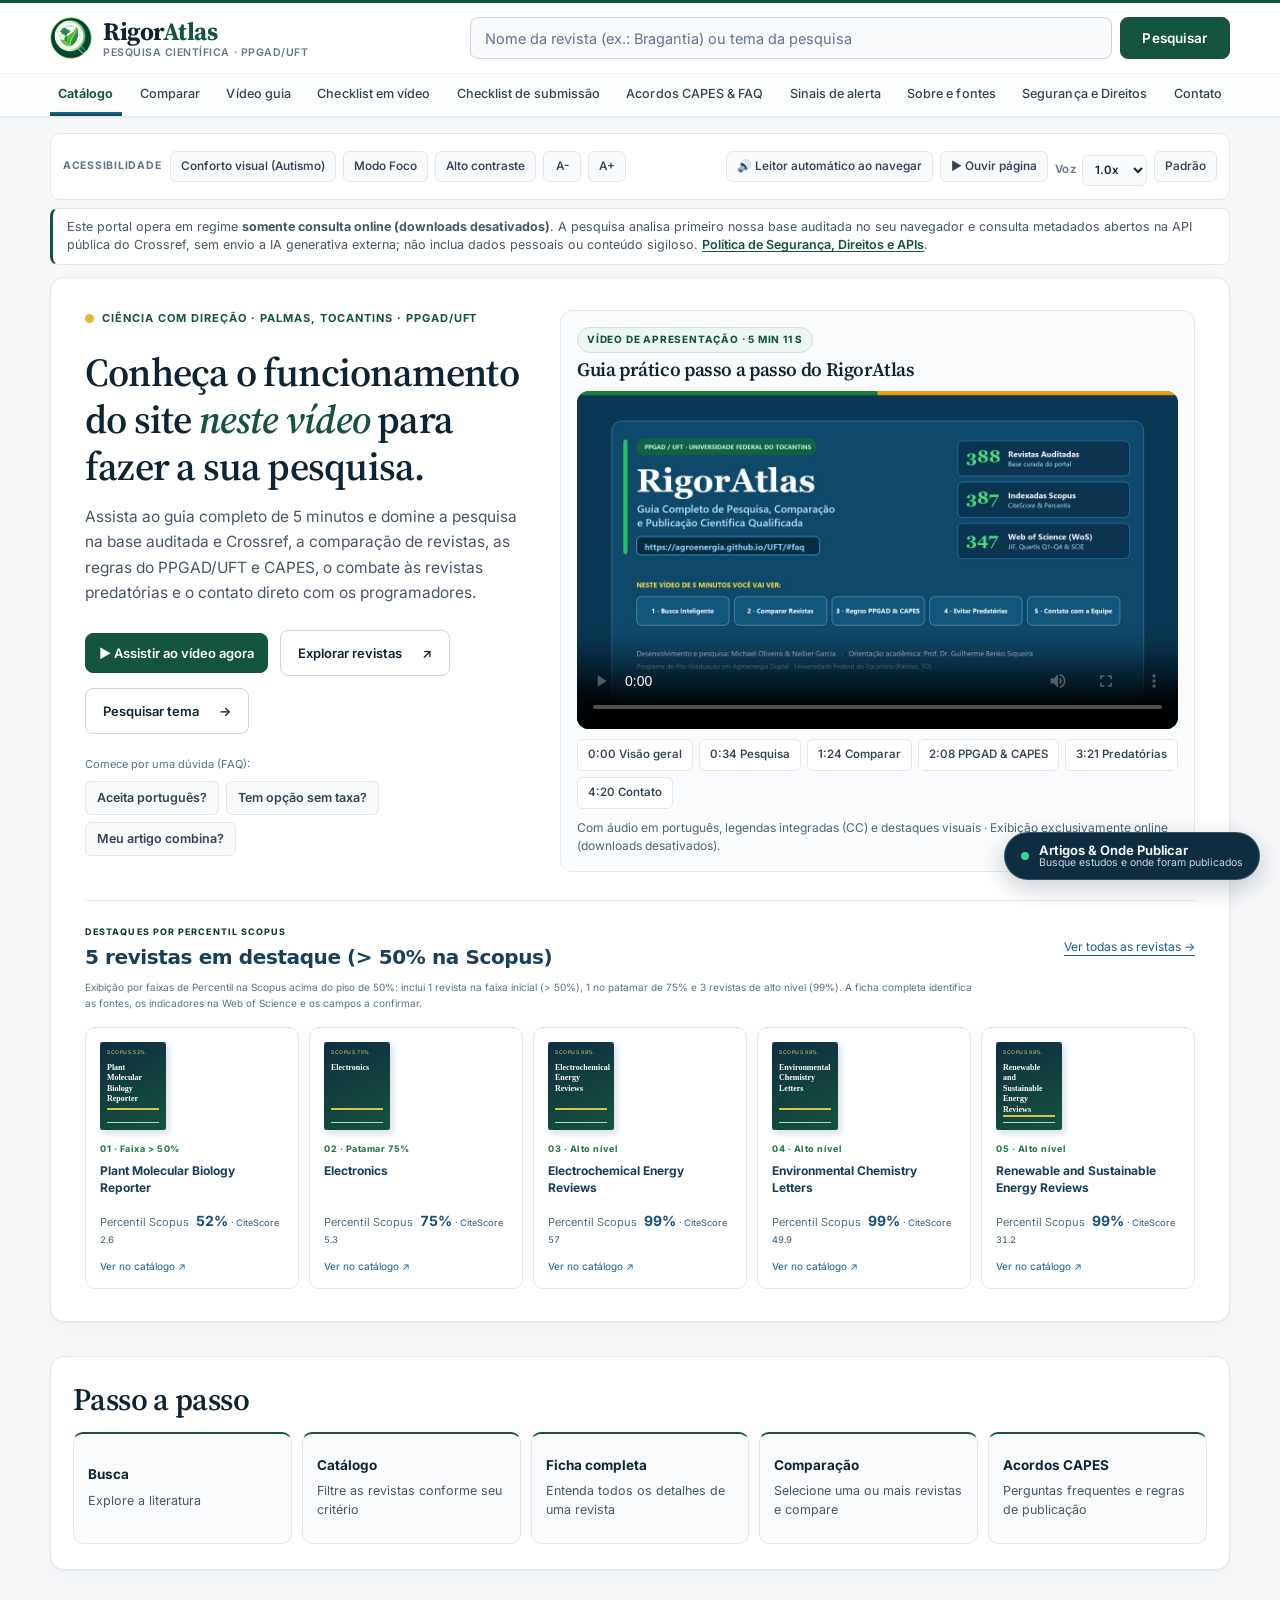
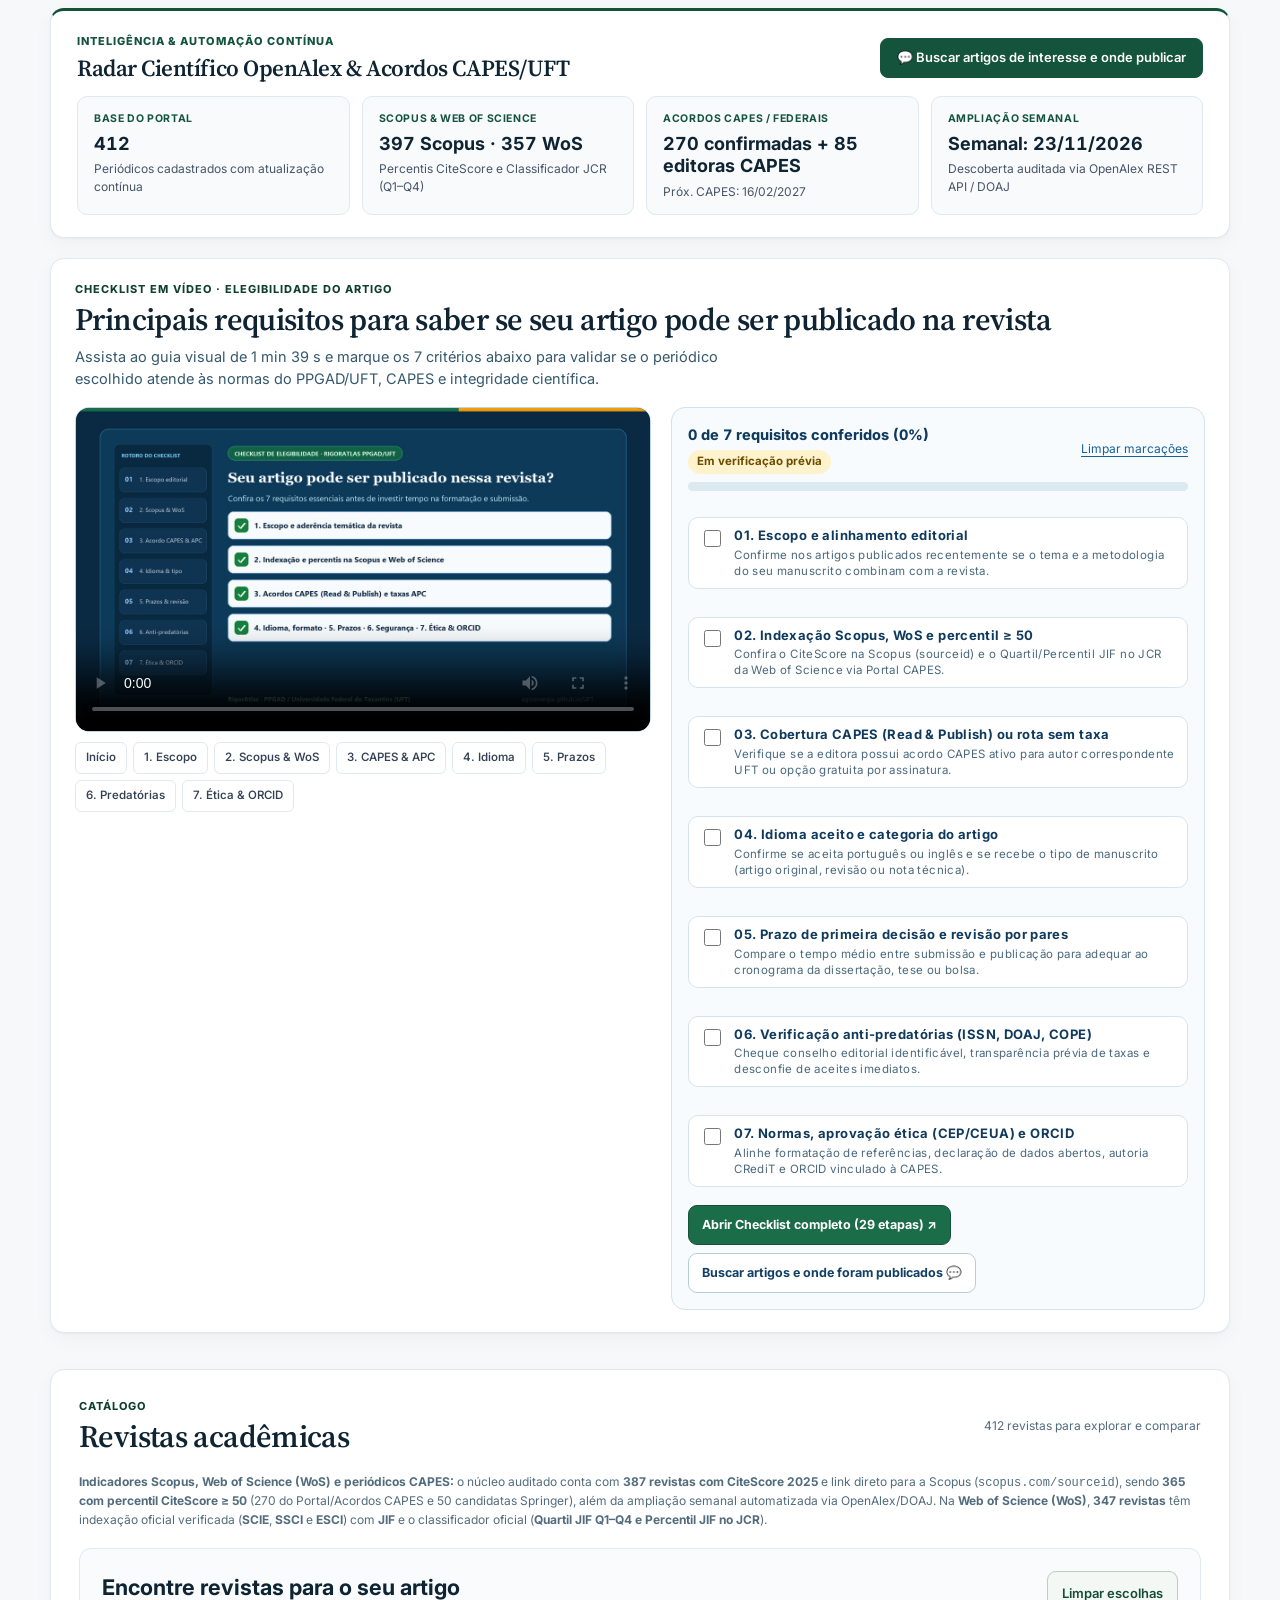
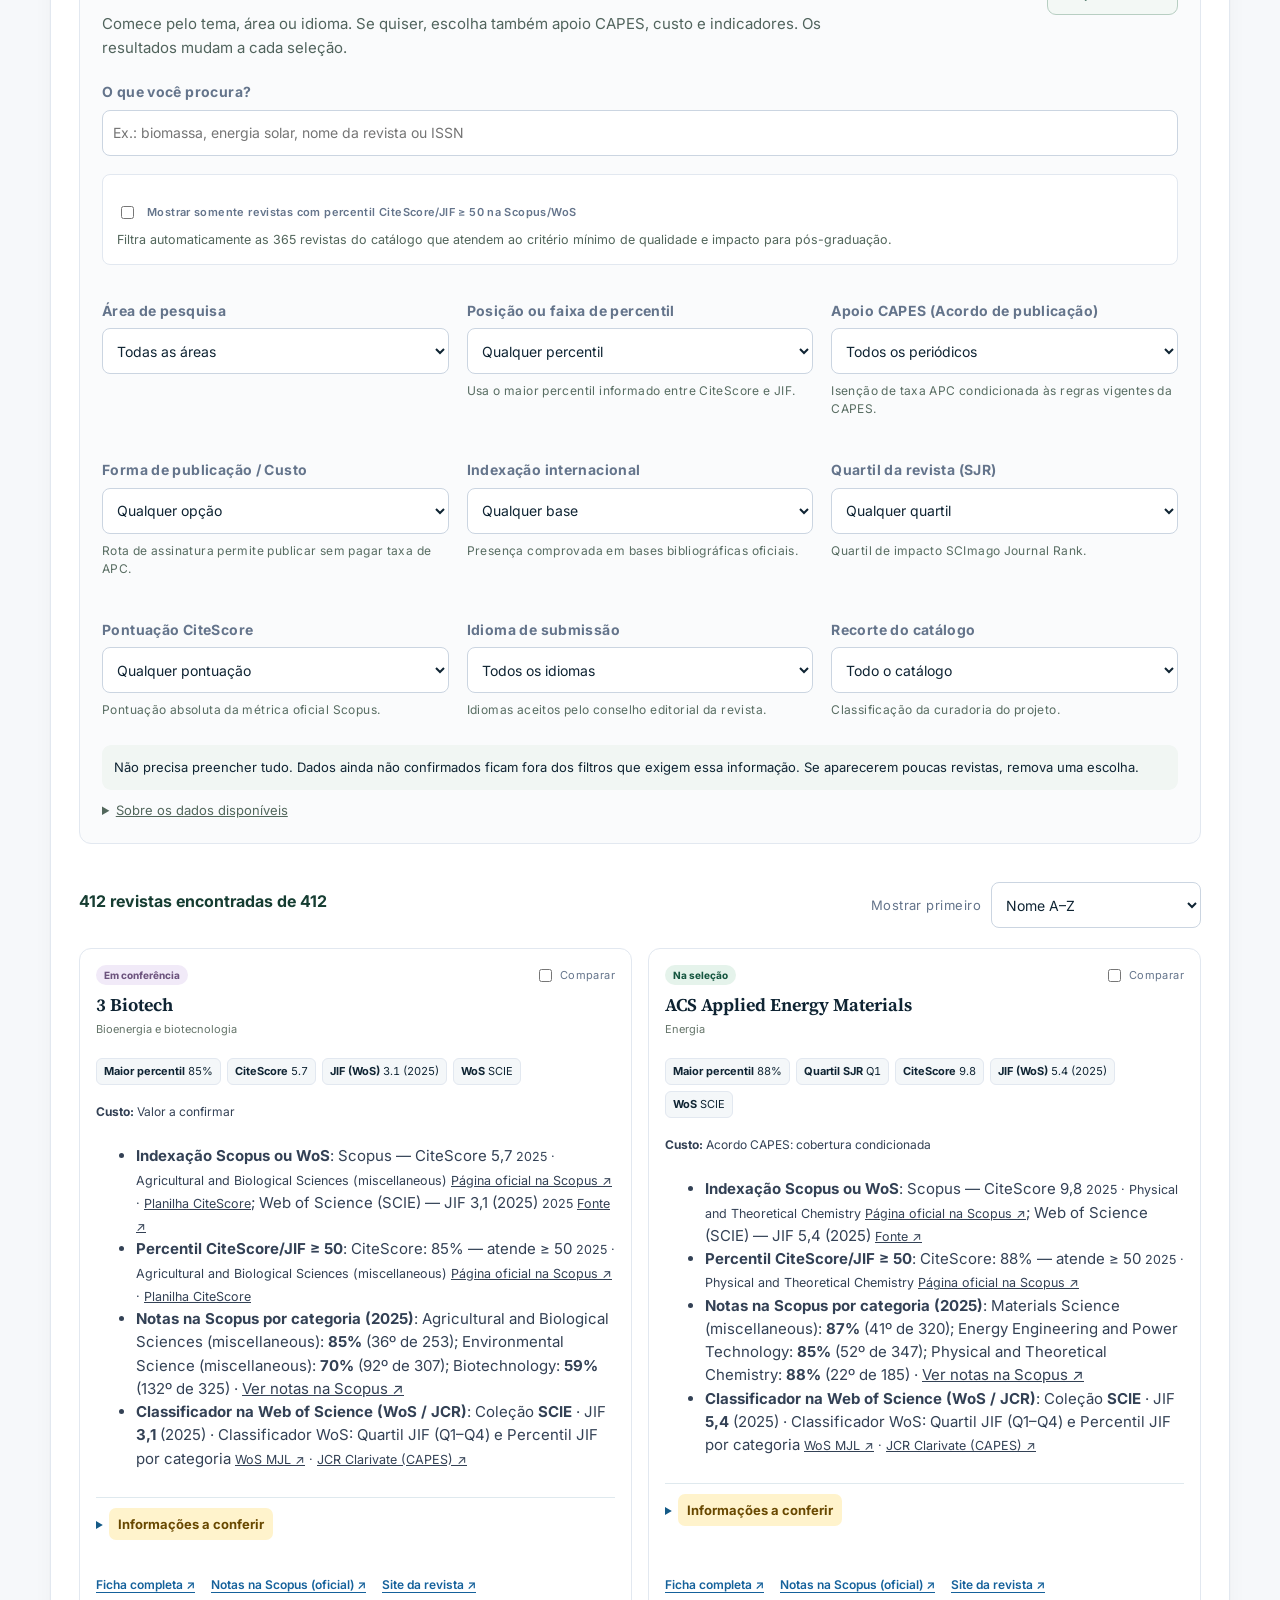
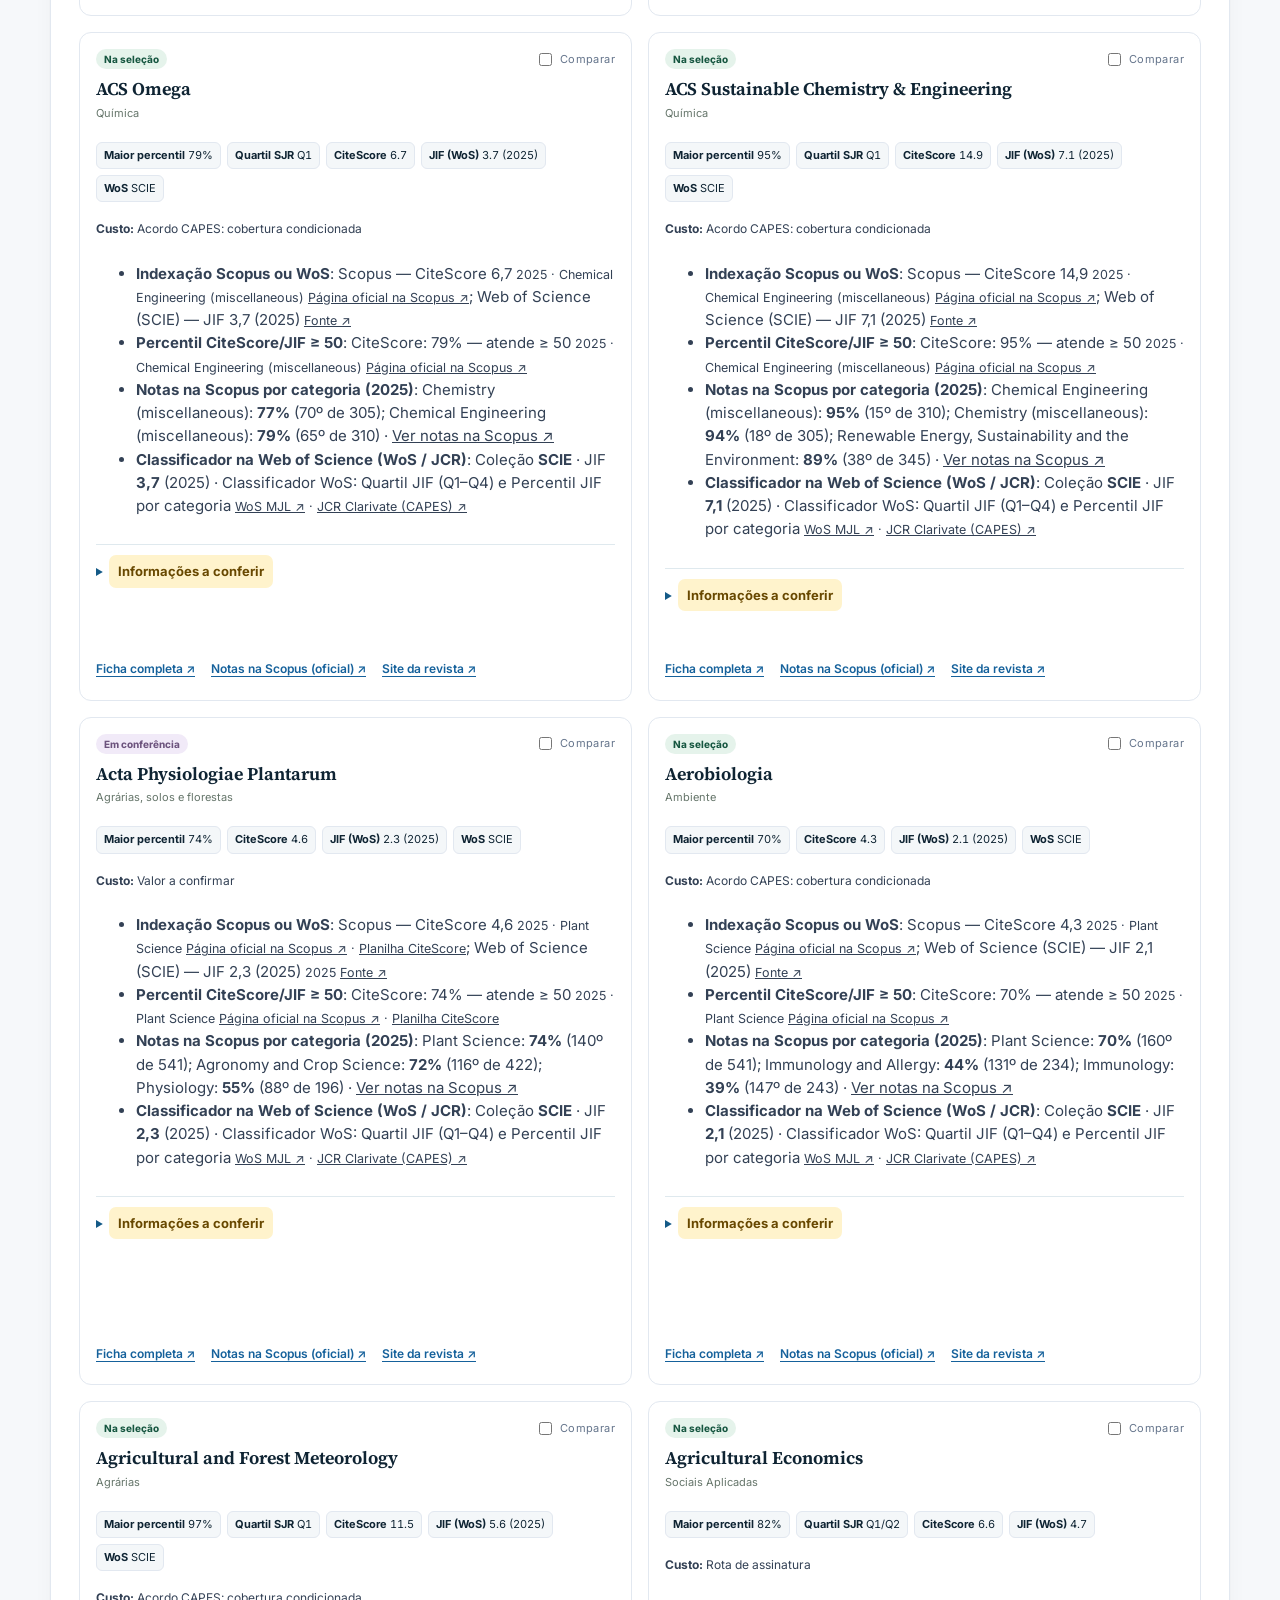
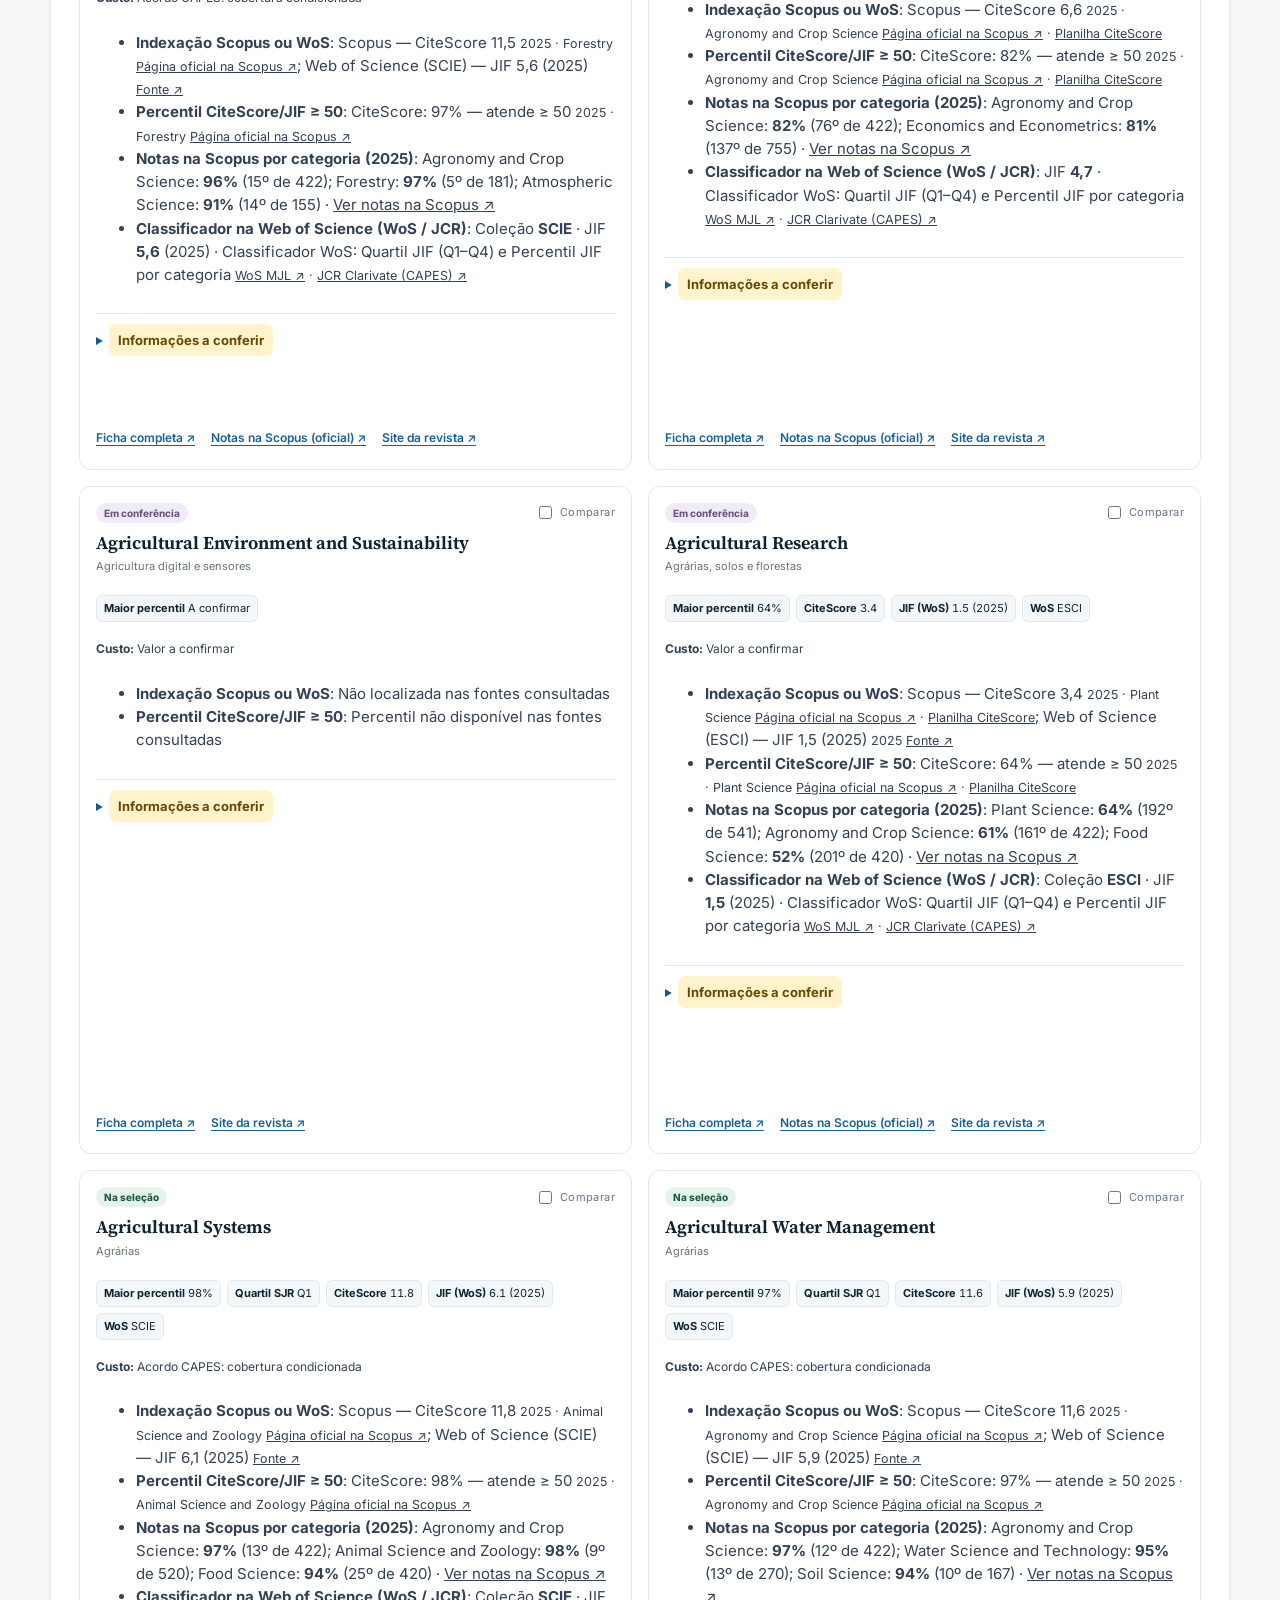
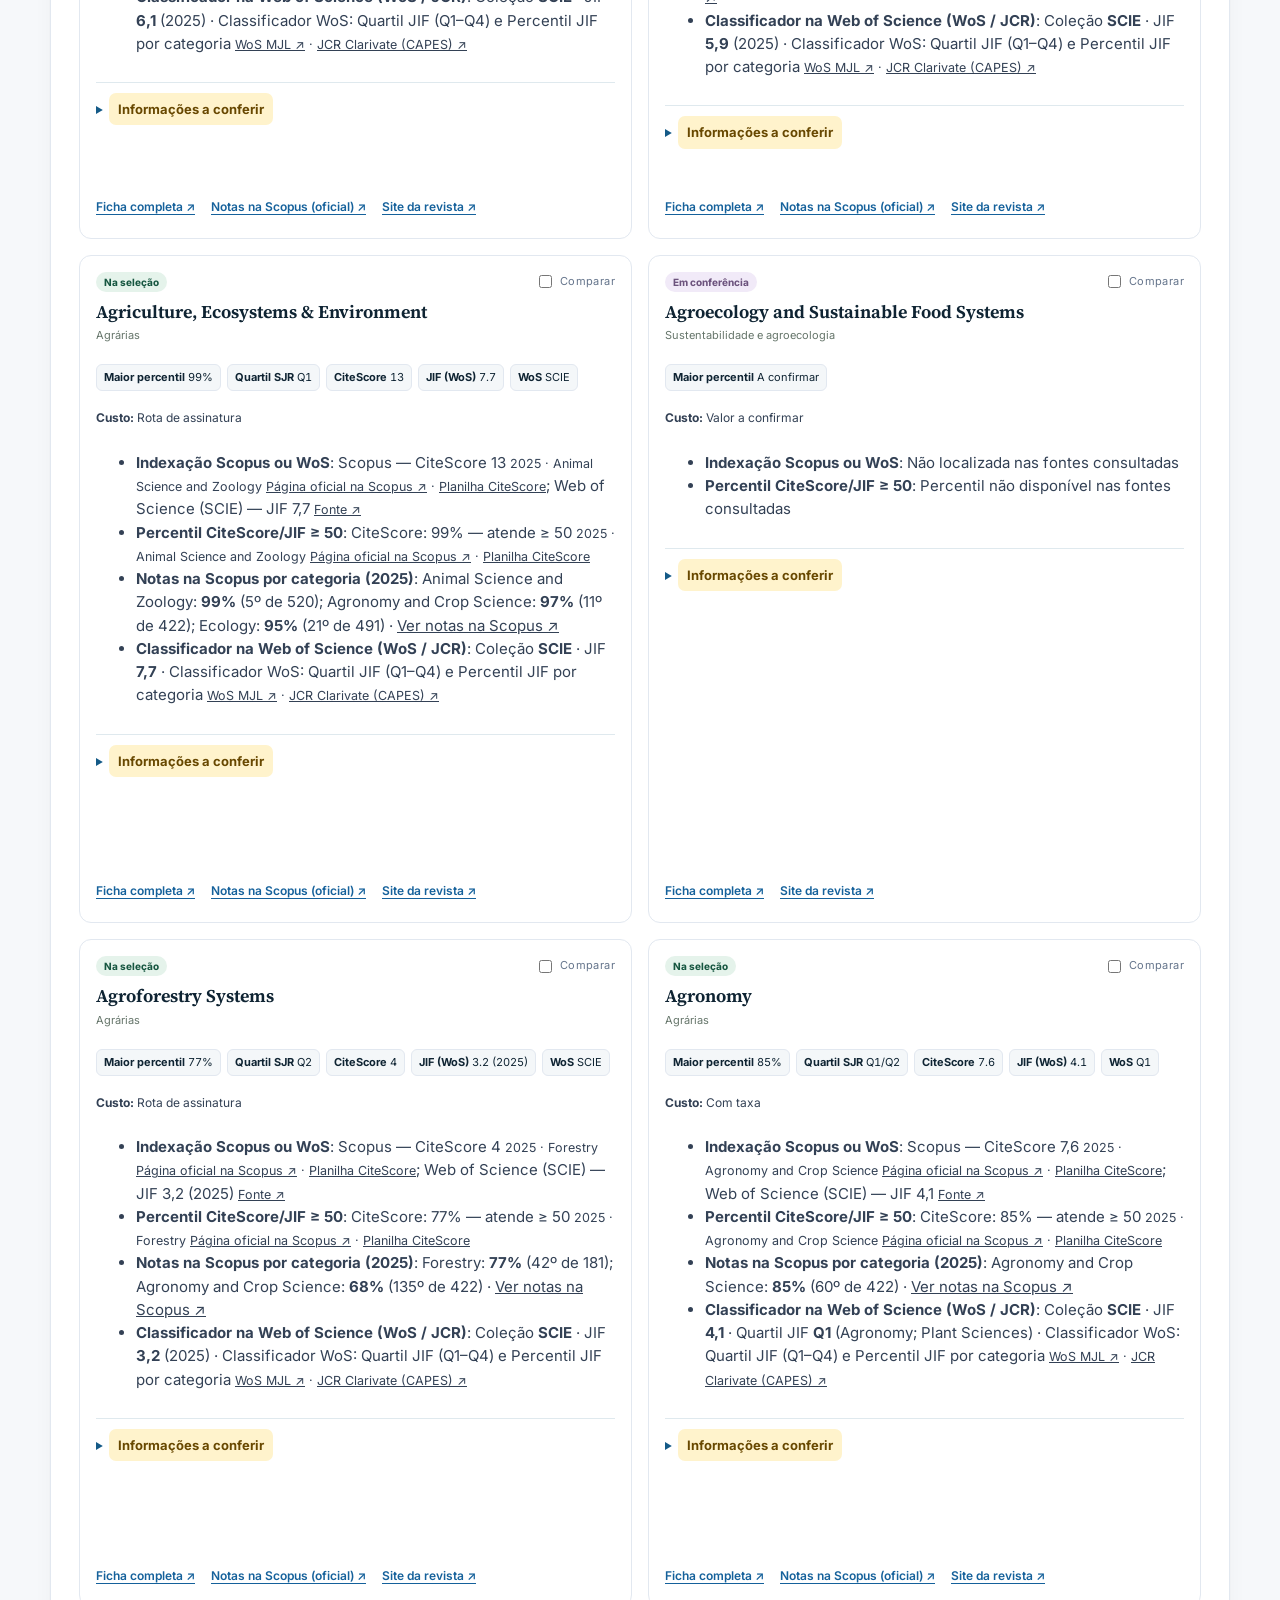
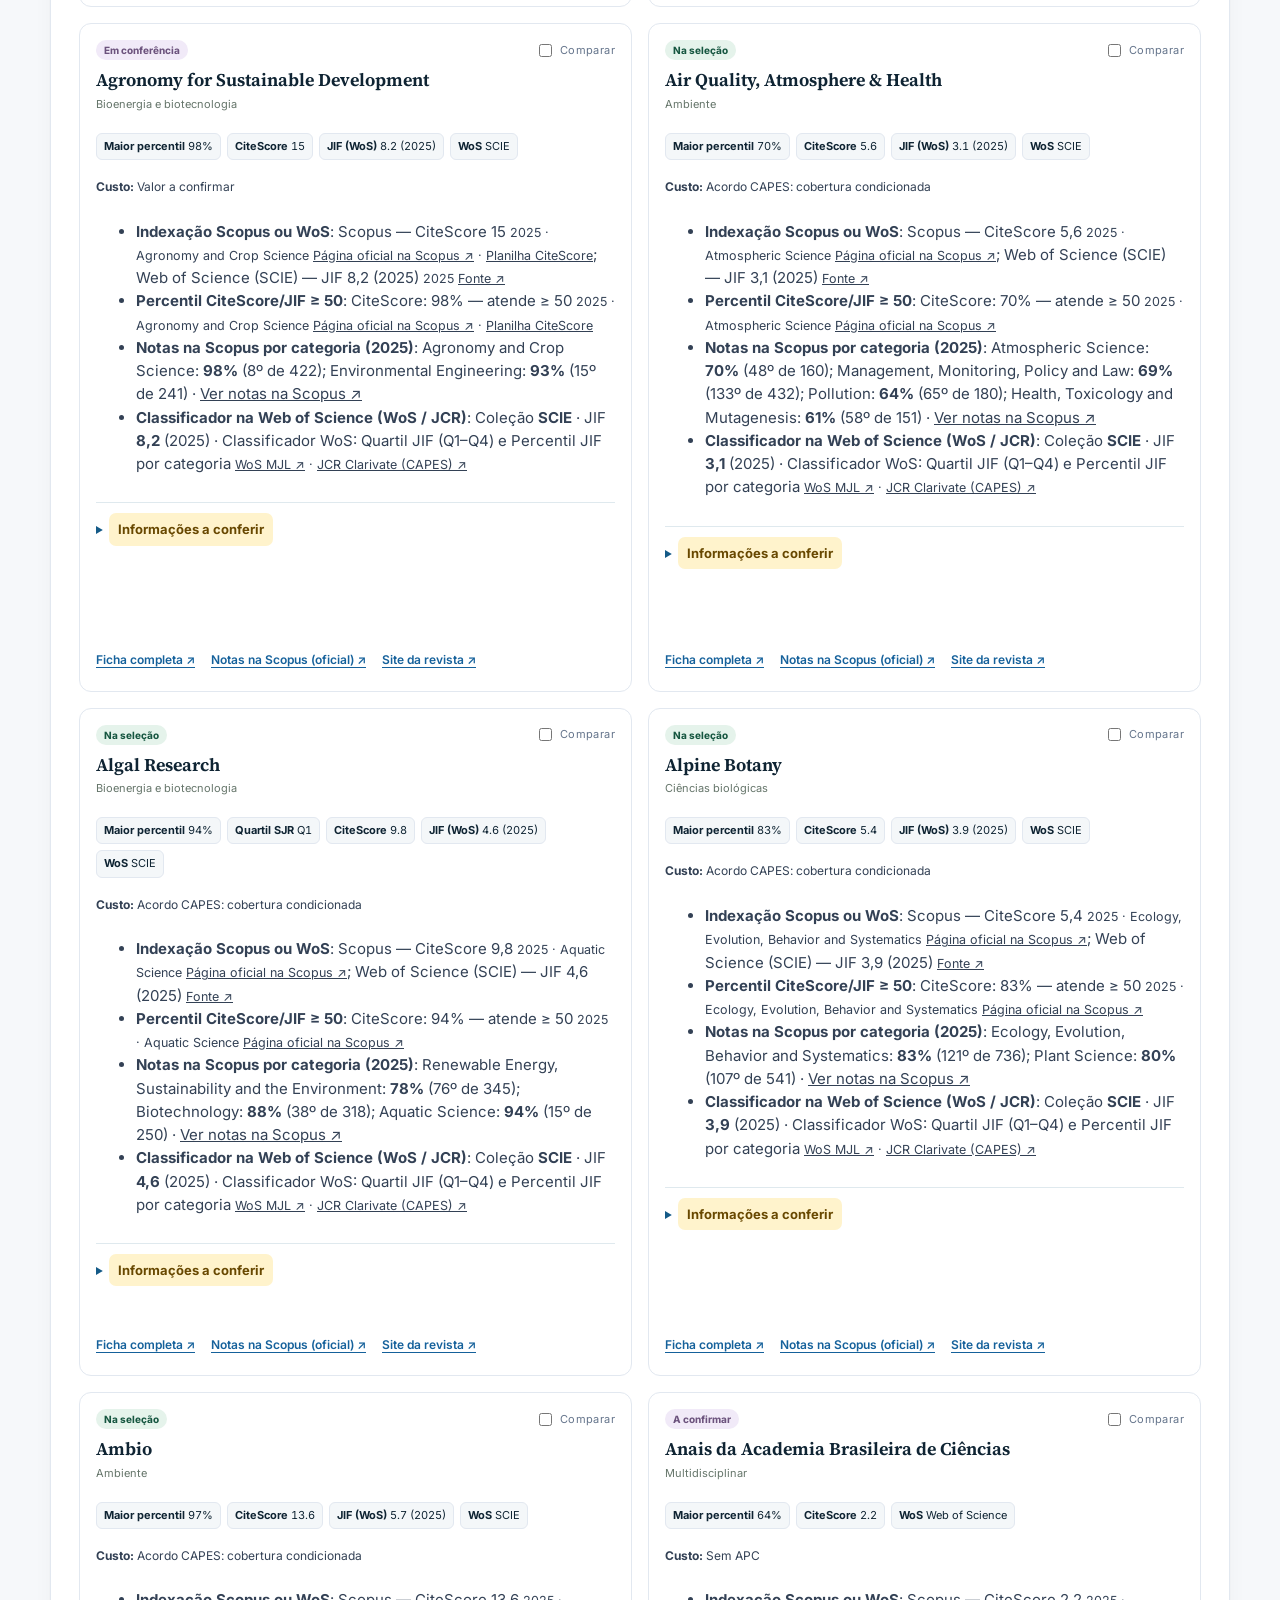
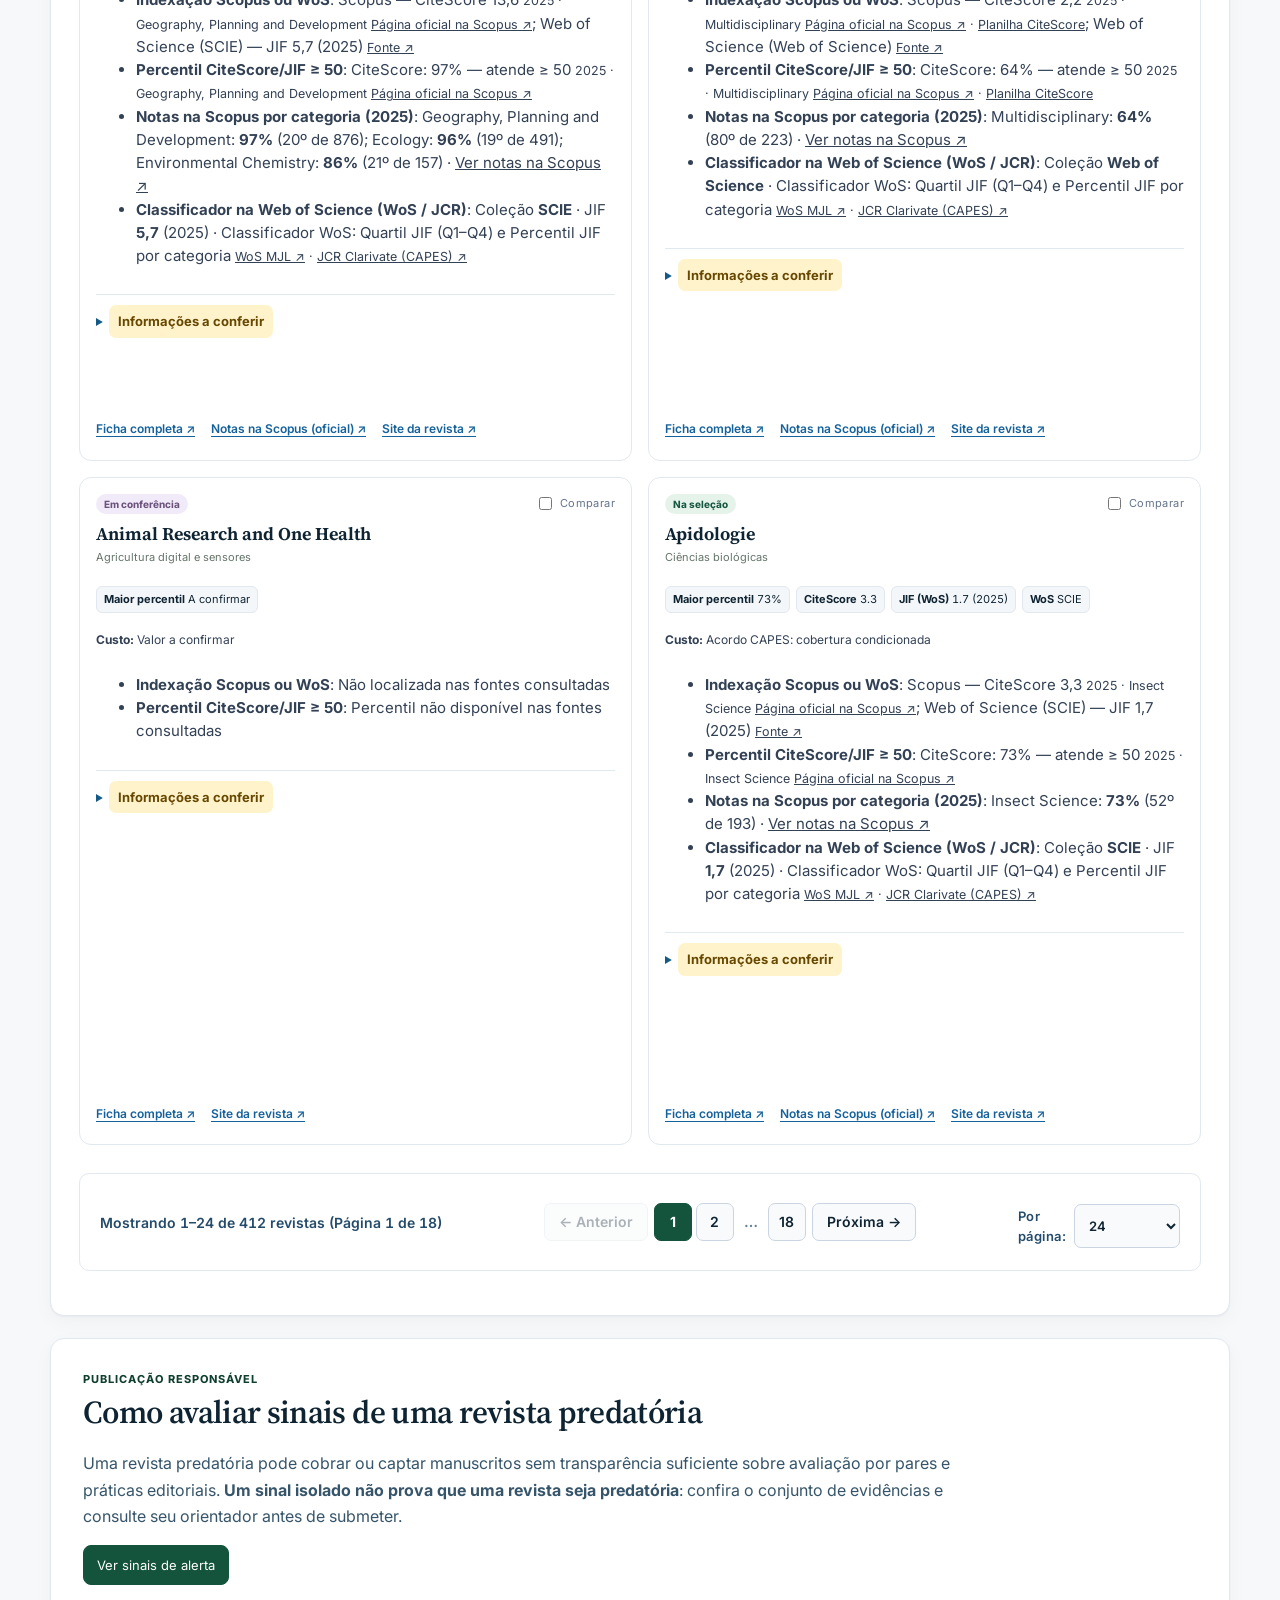
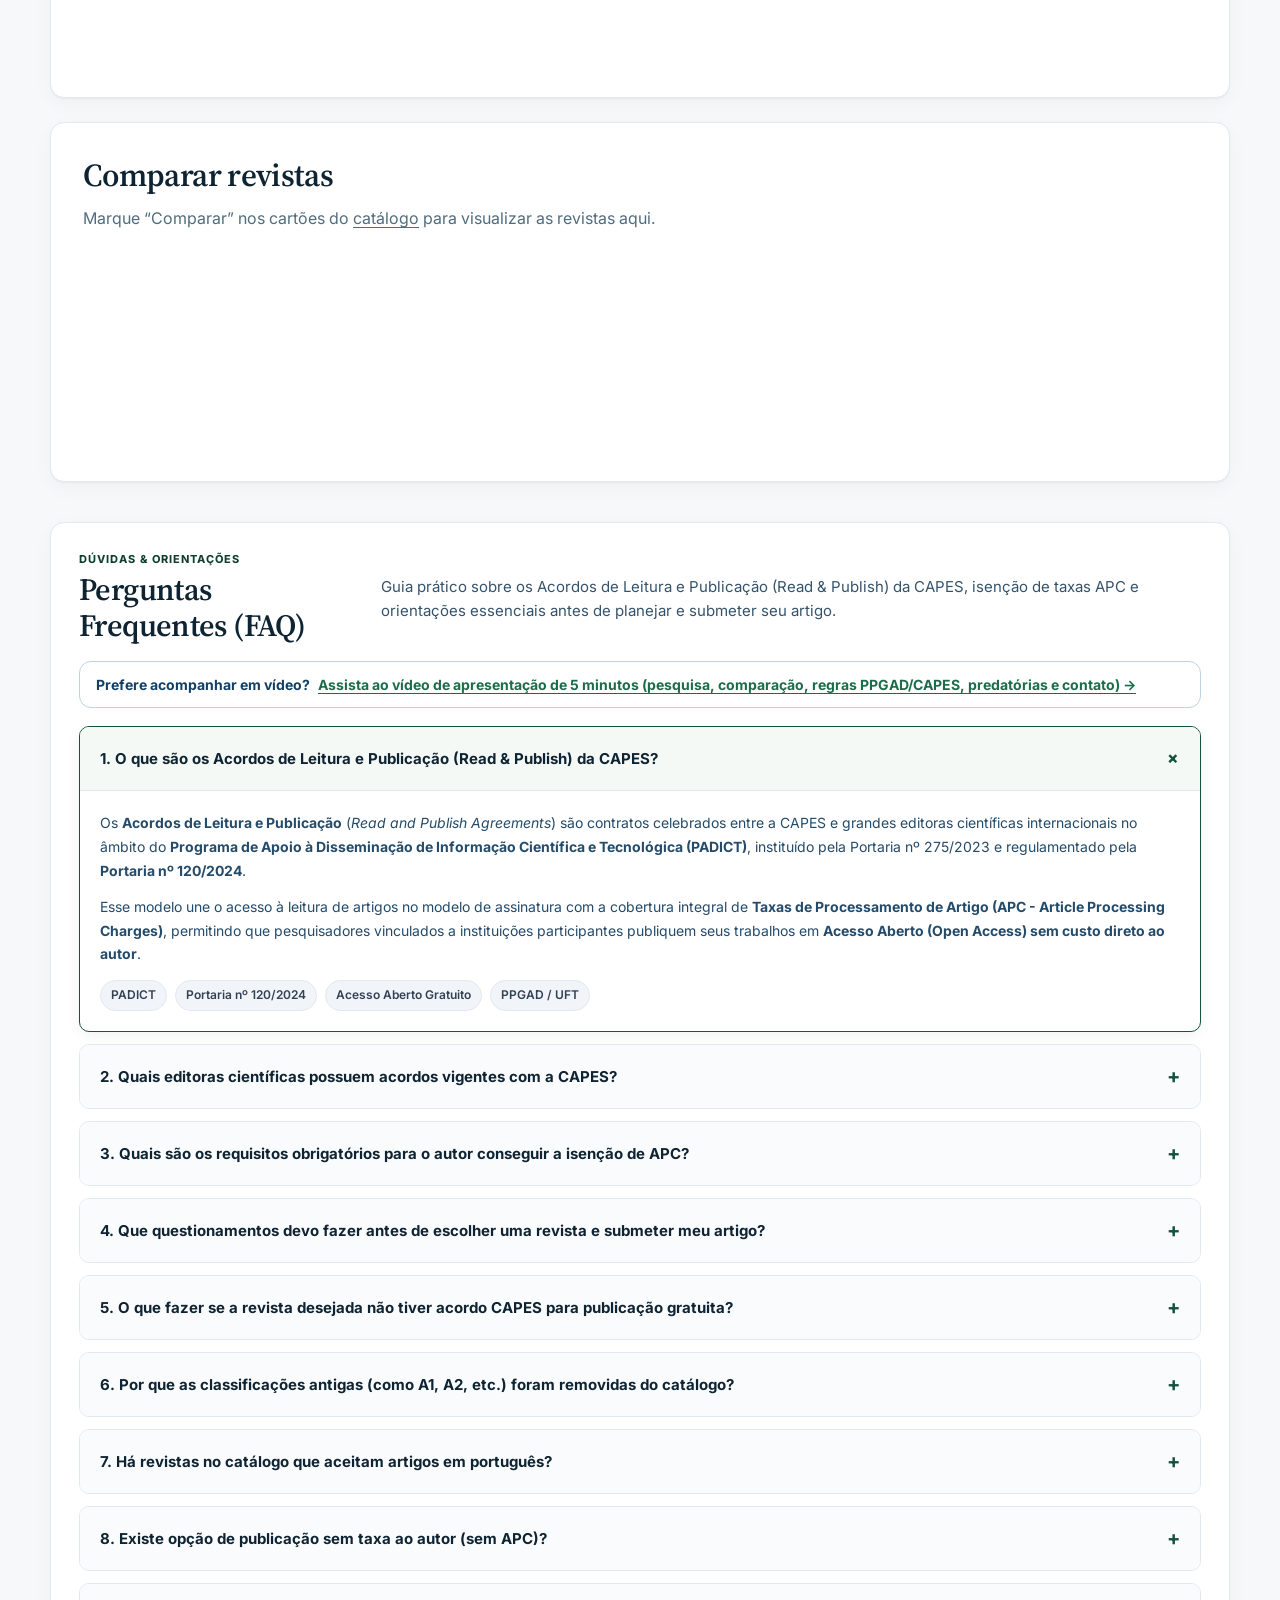
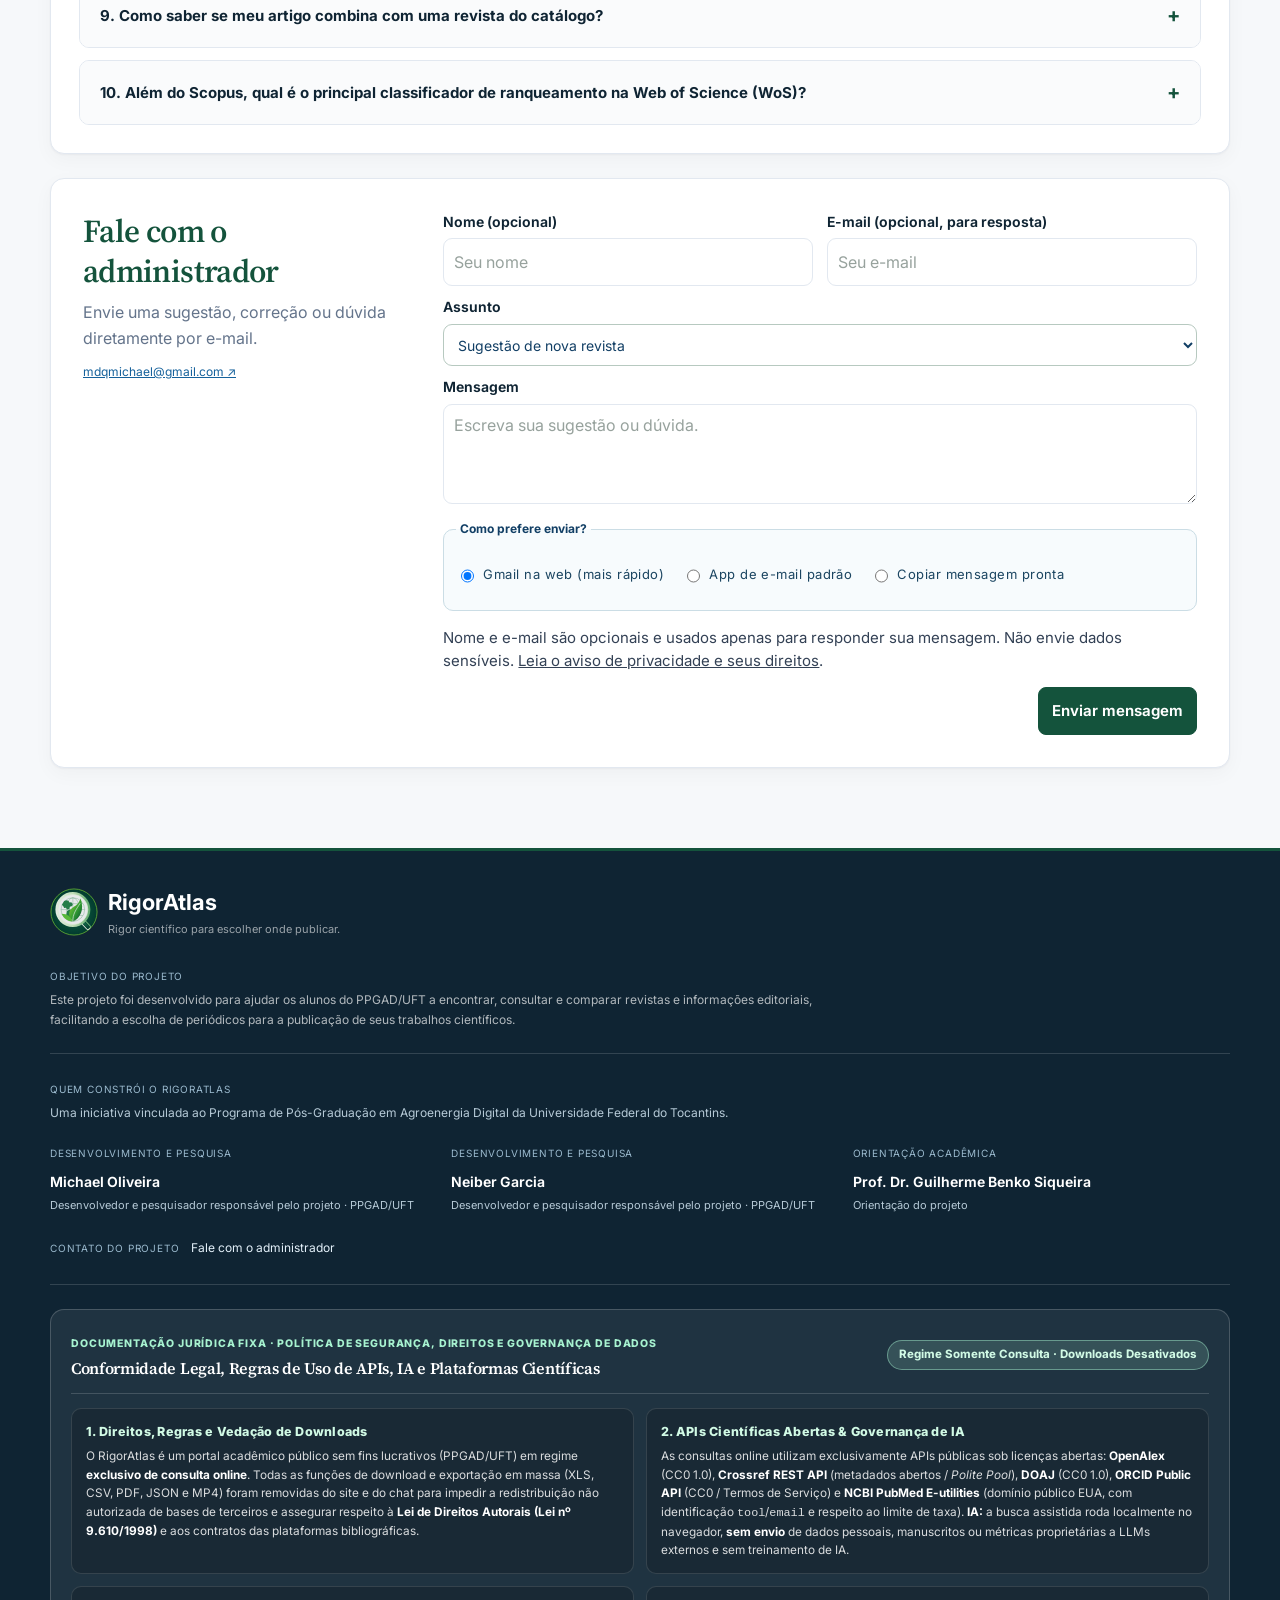
==== commit ce2f3233: "feat(ui): substituir botao Menu por barra horizontal de termos e adotar estetica cientifica clean" ====
--- a/index.html
+++ b/index.html
@@ -4,22 +4,26 @@
 <meta charset="utf-8"><meta name="viewport" content="width=device-width, initial-scale=1">
 <title>RigorAtlas | Escolha sua revista com rigor científico</title>
 <meta name="description" content="Encontre e compare revistas em agroenergia, sustentabilidade e tecnologias digitais. Consulte indicadores, idiomas, custos e tire dúvidas com o assistente do RigorAtlas.">
-<link rel="stylesheet" href="assets/css/style.css?v=20261124legal1">
+<link rel="preconnect" href="https://fonts.googleapis.com">
+<link rel="preconnect" href="https://fonts.gstatic.com" crossorigin>
+<link href="https://fonts.googleapis.com/css2?family=Inter:wght@400;500;600;700&family=Source+Serif+4:ital,opsz,wght@0,8..60,500;0,8..60,600;0,8..60,700;1,8..60,500&display=swap" rel="stylesheet">
+<link rel="stylesheet" href="assets/css/style.css?v=20261124clean2">
 </head>
 <body>
 <a class="skip-link" href="#inicio">Ir para o conteúdo principal</a>
 <header class="site-header">
   <div class="header-inner">
-    <a class="brand-lockup" href="#inicio" aria-label="RigorAtlas — início"><img class="ppgad-logo" src="assets/img/logo-pesquisa-ppgad.svg?v=20261026-2" alt="Símbolo do portal de pesquisa: lupa, globo e folhas verdes"><span class="brand-text"><strong>Rigor<span>Atlas</span></strong><small>Pesquisa Científica</small></span></a>
+    <a class="brand-lockup" href="#inicio" aria-label="RigorAtlas — início"><img class="ppgad-logo" src="assets/img/logo-pesquisa-ppgad.svg?v=20261026-2" alt="Símbolo do portal de pesquisa: lupa, globo e folhas verdes"><span class="brand-text"><strong>Rigor<span>Atlas</span></strong><small>Pesquisa Científica · PPGAD/UFT</small></span></a>
     <form id="ai-search-form" class="header-search" role="search">
       <label class="sr-only" for="ai-question">Encontre revistas científicas para publicar sua pesquisa</label>
       <input id="ai-question" type="search" maxlength="1500" placeholder="Nome da revista (ex.: Bragantia) ou tema da pesquisa" title="Encontre revistas científicas para publicar sua pesquisa" autocomplete="off">
       <div class="header-actions">
         <button type="submit" id="ai-search-button" aria-label="Pesquisar revistas">Pesquisar</button>
-        <button type="button" id="menu-toggle" class="menu-toggle" aria-expanded="false" aria-controls="primary-navigation"><span class="menu-icon" aria-hidden="true"><span></span><span></span><span></span></span><span>Menu</span></button>
       </div>
     </form>
-    <nav id="primary-navigation" class="header-menu" aria-label="Navegação principal" hidden><a href="#ai-question" data-focus-search>Pesquisar</a><a href="#apresentacao">Vídeo guia (5 min)</a><a href="#requisitos-publicacao">Checklist em vídeo</a><a href="#revistas" class="on">Catálogo</a><a href="#comparar">Comparar</a><a href="#faq">Perguntas Frequentes</a><a href="checklist.html">Checklist de submissão</a><a href="#sugerir">Contato</a><a href="sobre.html">Sobre e fontes</a><a href="privacidade.html">Política de Segurança e Direitos</a><a href="#como-funciona">Guia</a><a href="#sinais-alerta">Sinais de alerta</a></nav>
+  </div>
+  <div class="header-subnav">
+    <nav id="primary-navigation" class="header-term-nav" aria-label="Navegação principal"><a href="#revistas" class="on">Catálogo</a><a href="#comparar">Comparar</a><a href="#apresentacao">Vídeo guia</a><a href="#requisitos-publicacao">Checklist em vídeo</a><a href="checklist.html">Checklist de submissão</a><a href="#faq">Acordos CAPES &amp; FAQ</a><a href="#sinais-alerta">Sinais de alerta</a><a href="sobre.html">Sobre e fontes</a><a href="privacidade.html">Segurança e Direitos</a><a href="#sugerir">Contato</a></nav>
   </div>
 </header>
 <div class="ai-response-wrap">
@@ -401,7 +405,7 @@
 </section>
 <div class="footer-bottom"><span>Programa de Pós-Graduação em Agroenergia Digital · Universidade Federal do Tocantins</span><span>Portal acadêmico de apoio à escolha de periódicos científicos · Uso estritamente educacional e não comercial</span></div></div></footer>
 <nav class="floating-actions" aria-label="Atalhos principais"><a href="#ai-question" data-focus-search><span aria-hidden="true">⌕</span><small>Pesquisar</small></a><a href="#revistas"><span aria-hidden="true">▤</span><small>Catálogo</small></a><a href="#comparar"><span aria-hidden="true">⇄</span><small>Comparar</small></a><a href="#faq"><span aria-hidden="true">?</span><small>FAQ</small></a><a href="privacidade.html" aria-label="Política de Segurança, Direitos, APIs e LGPD" title="Política de Segurança, Direitos e APIs"><span aria-hidden="true">§</span><small>Direitos</small></a><a href="#sugerir" aria-label="Fale com o administrador" title="Fale com o administrador"><span aria-hidden="true">✉</span><small>Contato</small></a></nav>
-<script type="module" src="assets/js/app.js?v=20261124legal1"></script>
+<script type="module" src="assets/js/app.js?v=20261124clean2"></script>
 <script type="module" src="assets/js/accessibility.js?v=20261118v12"></script>
 <script type="module" src="assets/js/contact.js?v=20261118v12"></script>
 <script type="module" src="assets/js/visitor-tracker.js?v=20261124legal1"></script>
--- a/assets/css/style.css
+++ b/assets/css/style.css
@@ -1720,7 +1720,9 @@
 .policy-hero-badge{display:inline-flex;align-items:center;gap:6px;padding:5px 12px;border-radius:999px;background:#e6f4ec;border:1px solid #82c8a3;color:#11462c;font-size:12px;font-weight:750;margin:8px 0 6px}
 .policy-callout{margin:16px 0;padding:15px 17px;border-radius:12px;background:#eef6fa;border:1px solid #b8d3e3;border-left:4px solid #123f65;color:#14364f}
 .policy-callout-warn{background:#fff8e6;border-color:#e8cd82;border-left-color:#9a6700;color:#4a3500}
-.policy-callout strong{display:block;margin-bottom:4px}
+.policy-callout>strong:first-child{display:block;margin-bottom:5px;font-size:14.5px;color:#0f2433}
+.information-page .brand-lockup{color:#0f2433!important;font-family:"Source Serif 4",Georgia,serif;font-size:22px;font-weight:700;margin-bottom:10px}
+.information-page .brand-lockup strong{color:#0f2433!important}
 .policy-table-wrap{overflow:auto;margin:14px 0 20px;border:1px solid #c9dce7;border-radius:12px;background:#ffffff}
 .policy-table{width:100%;min-width:680px;border-collapse:collapse;font-size:13px;line-height:1.5}
 .policy-table th{background:#0f3554;color:#ffffff;text-align:left;padding:11px 12px;font-weight:750}
@@ -1735,15 +1737,526 @@
 .policy-box p,.policy-box li{font-size:13.2px;line-height:1.55;color:#214258}
 @media(max-width:720px){.policy-grid{grid-template-columns:1fr}}
 
-/* Compatibilidade Acessibilidade (Conforto visual e Alto contraste) nos novos módulos */
+/* ==========================================================================
+   ESTÉTICA CIENTÍFICA CLEAN & NAVEGAÇÃO HORIZONTAL DE TERMOS (LANÇAMENTO)
+   ========================================================================== */
+:root{
+  --bg:#f6f8fa;
+  --surface:#ffffff;
+  --surface-soft:#f8fafc;
+  --ink:#0f2433;
+  --ink-body:#334155;
+  --muted:#64748b;
+  --line:#e2e8f0;
+  --line-strong:#cbd5e1;
+  --green:#14533c;
+  --green-2:#0f3f2d;
+  --green-3:#edf6f2;
+  --accent-navy:#0f2d40;
+  --search-green:#14533c;
+  --shadow-clean:0 1px 2px rgba(15,23,42,.04),0 6px 20px rgba(15,23,42,.035);
+}
+
+html{scroll-padding-top:var(--header-offset,136px)}
+body{
+  background:var(--bg);
+  color:var(--ink-body);
+  font-family:"Inter",system-ui,-apple-system,"Segoe UI",Roboto,sans-serif;
+  -webkit-font-smoothing:antialiased;
+  text-rendering:optimizeLegibility;
+}
+h1,h2,.section-heading h2,.discovery-banner h1,.information-page h1,.check-main h1{
+  font-family:"Source Serif 4",Georgia,"Times New Roman",serif;
+  color:var(--ink);
+  letter-spacing:-0.02em;
+  font-weight:600;
+}
+.journal-metrics,.telemetry-card strong,.featured-score,.pagination-summary,.req-score-text{
+  font-variant-numeric:tabular-nums;
+}
+
+/* Centralização limpa em desktop e mobile (navegação fixa no topo dispensa barra flutuante redundante) */
+.floating-actions{display:none!important}
+@media(min-width:701px){
+  body:has(.floating-actions) .ai-response-wrap,
+  body:has(.floating-actions) main#inicio,
+  body:has(.floating-actions) .footer-inner{
+    width:min(1180px,calc(100% - 40px))!important;
+    margin-left:auto!important;
+    margin-right:auto!important;
+  }
+}
+@media(max-width:700px){
+  .oa-chat-fab{right:14px!important;bottom:16px!important}
+  .oa-chat-drawer{bottom:74px!important;max-height:calc(100dvh - 96px)!important}
+  main{padding-bottom:84px!important}
+}
+main#inicio,.ai-response-wrap{
+  width:min(1180px,calc(100% - 40px));
+  margin-inline:auto;
+}
+
+/* Cabeçalho Científico Clean em 2 faixas: Marca + Busca acima; Termos clicáveis abaixo */
+.site-header{
+  position:sticky;
+  top:0;
+  z-index:80;
+  background:#ffffff;
+  border-top:3px solid var(--green);
+  border-bottom:1px solid var(--line);
+  box-shadow:0 1px 3px rgba(15,23,42,.05);
+}
+.site-header .header-inner{
+  width:min(1180px,calc(100% - 40px));
+  max-width:1180px;
+  min-height:68px;
+  margin:0 auto;
+  padding:12px 0;
+  display:grid;
+  grid-template-columns:max-content minmax(0,1fr);
+  align-items:center;
+  gap:28px;
+}
+.site-header .brand-lockup{
+  display:inline-flex;
+  align-items:center;
+  gap:11px;
+  color:var(--ink);
+  text-decoration:none;
+}
+.site-header .ppgad-logo{
+  width:40px;
+  height:40px;
+  border-radius:8px;
+  opacity:1;
+}
+.site-header .brand-text strong{
+  font-family:"Source Serif 4",Georgia,serif;
+  font-size:24px;
+  font-weight:700;
+  letter-spacing:-0.02em;
+  color:var(--ink);
+}
+.site-header .brand-text strong span{color:var(--green)}
+.site-header .brand-text small{
+  margin-top:2px;
+  font-family:"Inter",system-ui,sans-serif;
+  font-size:10.5px;
+  font-weight:600;
+  letter-spacing:.05em;
+  text-transform:uppercase;
+  color:var(--muted);
+}
+
+/* Barra de busca refinada */
+.site-header .header-search{
+  display:grid;
+  grid-template-columns:minmax(0,1fr) auto;
+  gap:8px;
+  width:100%;
+  max-width:760px;
+  margin-left:auto;
+}
+.site-header .header-search input{
+  height:42px;
+  min-height:42px;
+  padding:0 14px;
+  border:1px solid var(--line-strong);
+  border-radius:8px;
+  background:#f8fafc;
+  color:var(--ink);
+  font-size:14.5px;
+  transition:border-color .15s ease,background .15s ease,box-shadow .15s ease;
+}
+.site-header .header-search input::placeholder{color:#64748b}
+.site-header .header-search input:focus{
+  background:#ffffff;
+  border-color:var(--green);
+  box-shadow:0 0 0 3px rgba(20,83,60,.12);
+  outline:none;
+}
+.site-header .header-search #ai-search-button{
+  height:42px;
+  min-height:42px;
+  min-width:108px;
+  padding:0 18px;
+  border:1px solid var(--green);
+  border-radius:8px;
+  background:var(--green);
+  color:#ffffff;
+  font-size:13.5px;
+  font-weight:600;
+  letter-spacing:.01em;
+  box-shadow:none;
+  transition:background .15s ease,border-color .15s ease;
+}
+.site-header .header-search #ai-search-button:hover{
+  background:var(--green-2);
+  border-color:var(--green-2);
+  box-shadow:none;
+}
+
+/* Faixa horizontal de termos clicáveis diretamente abaixo da busca (sem botão "Menu") */
+.header-subnav{
+  border-top:1px solid #edf2f6;
+  background:#fcfdfe;
+}
+.site-header nav.header-term-nav{
+  width:min(1180px,calc(100% - 40px));
+  max-width:1180px!important;
+  margin:0 auto;
+  display:flex!important;
+  flex-wrap:nowrap!important;
+  align-items:center;
+  justify-content:space-between;
+  gap:2px;
+  overflow-x:auto!important;
+  scrollbar-width:none;
+  -webkit-overflow-scrolling:touch;
+}
+.site-header nav.header-term-nav::-webkit-scrollbar{display:none}
+.site-header nav.header-term-nav a{
+  position:relative;
+  flex:0 0 auto;
+  white-space:nowrap;
+  padding:10px 8px;
+  border-radius:0;
+  border-bottom:2px solid transparent;
+  background:transparent;
+  color:#334155;
+  font-size:12.6px;
+  font-weight:500;
+  letter-spacing:.005em;
+  text-decoration:none;
+  transition:color .15s ease,border-color .15s ease,background .15s ease;
+}
+.site-header nav.header-term-nav a:hover,
+.site-header nav.header-term-nav a:focus-visible{
+  color:var(--green);
+  background:rgba(20,83,60,.04);
+  border-bottom-color:rgba(20,83,60,.45);
+  outline:none;
+}
+.site-header nav.header-term-nav a.on{
+  color:var(--green);
+  font-weight:650;
+  background:transparent;
+  border-bottom-color:var(--green);
+}
+
+@media(min-width:901px){
+  .site-header .header-inner{
+    min-height:70px;
+    padding:12px 0;
+    grid-template-columns:max-content minmax(0,1fr);
+    gap:32px;
+  }
+  .site-header .ppgad-logo{width:42px;height:42px}
+  .site-header .brand-text strong{font-size:25px}
+  .site-header .brand-text small{font-size:10.5px;margin-top:2px}
+  .site-header .header-search input{height:42px;min-height:42px;padding:0 14px;font-size:14.5px}
+  .site-header .header-search #ai-search-button{height:42px;min-height:42px;min-width:110px;padding:0 18px;font-size:13.5px}
+}
+@media(max-width:700px){
+  .site-header .header-inner{
+    width:calc(100% - 24px);
+    padding:10px 0 8px;
+    grid-template-columns:minmax(0,1fr);
+    gap:8px;
+  }
+  .site-header .ppgad-logo{width:32px;height:32px}
+  .site-header .brand-text strong{font-size:20px}
+  .site-header .brand-text small{font-size:9px}
+  .site-header .header-search{max-width:none;grid-template-columns:minmax(0,1fr) auto;gap:6px}
+  .site-header .header-search input{height:40px;min-height:40px;font-size:15px}
+  .site-header .header-search #ai-search-button{height:40px;min-height:40px;min-width:88px;padding:0 12px;font-size:13px}
+  .site-header nav.header-term-nav{width:100%!important;padding:0 10px;justify-content:flex-start;gap:4px}
+  .site-header nav.header-term-nav a{padding:9px 10px;font-size:12.5px}
+}
+
+/* Barra de acessibilidade discreta e elegante */
+.a11y-bar{
+  margin:14px 0 8px;
+  padding:7px 12px;
+  background:#ffffff;
+  border:1px solid var(--line);
+  border-radius:10px;
+  box-shadow:none;
+}
+.a11y-title{font-size:10.5px;font-weight:700;letter-spacing:.07em;color:var(--muted)}
+.a11y-btn{
+  min-height:31px;
+  padding:4px 10px;
+  border-radius:6px;
+  border:1px solid var(--line);
+  background:#f8fafc;
+  color:#334155;
+  font-size:11.8px;
+  font-weight:550;
+}
+.a11y-btn:hover{background:#eef4f1;border-color:#b7d1c4;color:var(--green)}
+.a11y-btn[aria-pressed="true"]{background:var(--accent-navy);border-color:var(--accent-navy);color:#ffffff;box-shadow:none}
+.a11y-btn-audio[aria-pressed="true"]{background:var(--green);border-color:var(--green);color:#ffffff}
+.a11y-rate{font-size:11.5px;color:var(--muted)}
+.a11y-rate select{min-height:31px;border-radius:6px;border:1px solid var(--line);background:#f8fafc;color:var(--ink);font-size:11.5px}
+
+.search-privacy{
+  margin:8px 0 12px;
+  padding:9px 14px;
+  max-width:none;
+  background:#ffffff;
+  border:1px solid var(--line);
+  border-left:3px solid var(--green);
+  border-radius:8px;
+  font-size:12.5px;
+  color:#475569;
+}
+.search-privacy a{color:var(--green);font-weight:600;text-decoration:underline;text-underline-offset:2px}
+
+/* Superfícies editoriais unificadas, claras e científicas */
+.discovery-banner,
+main>section.site-stage,
+main>section.req-checklist-section,
+main>section.predatory-section,
+main>section.compare-section,
+main>section.faq-section,
+main>section.suggest-section{
+  background:#ffffff!important;
+  border:1px solid var(--line)!important;
+  border-radius:14px!important;
+  box-shadow:var(--shadow-clean)!important;
+}
+.discovery-banner::before,
+main>section::before{display:none!important}
+.discovery-banner{
+  padding:32px 34px;
+  margin-top:8px;
+  gap:28px;
+}
+.banner-kicker{
+  font-size:11px;
+  font-weight:700;
+  letter-spacing:.09em;
+  color:var(--green);
+}
+.discovery-banner h1{
+  font-size:clamp(28px,3.1vw,40px);
+  line-height:1.18;
+  color:var(--ink);
+  margin:10px 0 14px;
+}
+.discovery-banner h1 em{
+  font-style:italic;
+  color:var(--green);
+}
+.banner-lead{
+  color:#475569;
+  font-size:15.5px;
+  line-height:1.65;
+}
+.banner-primary{
+  background:var(--green)!important;
+  border:1px solid var(--green)!important;
+  color:#ffffff!important;
+  border-radius:8px!important;
+  font-weight:600!important;
+  box-shadow:none!important;
+}
+.banner-primary:hover{background:var(--green-2)!important;border-color:var(--green-2)!important}
+.banner-secondary{
+  background:#ffffff!important;
+  border:1px solid var(--line-strong)!important;
+  color:var(--ink)!important;
+  border-radius:8px!important;
+  font-weight:600!important;
+}
+.banner-secondary:hover{background:#f8fafc!important;border-color:var(--green)!important;color:var(--green)!important}
+.banner-prompts a{
+  background:#f8fafc!important;
+  border:1px solid var(--line)!important;
+  color:#334155!important;
+  border-radius:6px!important;
+  font-size:12.5px!important;
+}
+.banner-prompts a:hover{border-color:var(--green)!important;color:var(--green)!important;background:var(--green-3)!important}
+
+.banner-video-hero{
+  background:#fafbfc;
+  border:1px solid var(--line);
+  border-radius:12px;
+  padding:16px;
+  box-shadow:none;
+}
+.hero-video-badge{
+  background:var(--green-3);
+  color:var(--green);
+  border:1px solid #cce3d7;
+  font-size:10px;
+  letter-spacing:.08em;
+}
+.hero-video-title{font-family:"Source Serif 4",Georgia,serif;font-size:19px;font-weight:600;color:var(--ink)}
+.video-chapter-btn{
+  border-radius:6px;
+  border:1px solid var(--line);
+  background:#ffffff;
+  color:#334155;
+  font-size:11.5px;
+  font-weight:550;
+}
+.video-chapter-btn:hover,.video-chapter-btn[aria-pressed="true"]{
+  background:var(--accent-navy);
+  border-color:var(--accent-navy);
+  color:#ffffff;
+}
+
+/* Destaques do catálogo mais limpos */
+.banner-featured{border-top:1px solid var(--line);padding-top:24px}
+.featured-journals .featured-journal{
+  background:#ffffff;
+  border:1px solid var(--line);
+  border-radius:10px;
+  box-shadow:none;
+  transition:border-color .15s ease,transform .15s ease,box-shadow .15s ease;
+}
+.featured-journals .featured-journal:hover{
+  border-color:var(--green);
+  transform:translateY(-2px);
+  box-shadow:0 6px 16px rgba(15,23,42,.06);
+}
+.featured-journal .cover-fallback{
+  background:linear-gradient(155deg,#0f2d40 0%,#14533c 100%)!important;
+  border-radius:6px;
+}
+
+/* Radar Científico institucional e limpo (sem caixa escura com borda neon) */
+main>section#tech-telemetry.tech-telemetry{
+  margin:20px auto;
+  padding:22px 26px;
+  border:1px solid var(--line)!important;
+  border-top:3px solid var(--green)!important;
+  border-radius:14px!important;
+  background:#ffffff!important;
+  color:var(--ink)!important;
+  box-shadow:var(--shadow-clean)!important;
+}
+.telemetry-head .eyebrow{color:var(--green);font-size:11px;letter-spacing:.09em}
+.telemetry-head h2{color:var(--ink);font-size:23px}
+.telemetry-chat-btn{
+  min-height:40px;
+  padding:8px 16px;
+  border:1px solid var(--green);
+  border-radius:8px;
+  background:var(--green);
+  color:#ffffff;
+  font-size:13px;
+  font-weight:600;
+  box-shadow:none;
+}
+.telemetry-chat-btn:hover{background:var(--green-2);border-color:var(--green-2)}
+.telemetry-card{
+  padding:14px 16px;
+  border:1px solid var(--line);
+  border-radius:10px;
+  background:#f8fafc;
+}
+.telemetry-label{font-size:10.5px;color:var(--green);letter-spacing:.06em;font-weight:700}
+.telemetry-card strong{font-size:18px;color:var(--ink);font-weight:700}
+.telemetry-card small{font-size:12px;color:#475569}
+
+/* Passo a passo clean */
+.site-flow .flow-step:nth-child(n){
+  background:#fafbfc;
+  border:1px solid var(--line);
+  border-top:2px solid var(--green);
+  border-radius:10px;
+  box-shadow:none;
+}
+.site-flow .flow-step .flow-kicker{color:var(--ink);font-size:13.5px;font-weight:700}
+.site-flow .flow-step strong{color:#475569;font-size:12.5px}
+.site-flow .flow-step:hover{border-color:var(--green);background:#ffffff;box-shadow:0 4px 12px rgba(15,23,42,.05)}
+
+/* Filtros e cartões de periódicos mais limpos e legíveis */
+.catalog-filter-panel{
+  background:#fafbfc;
+  border:1px solid var(--line);
+  border-radius:12px;
+  padding:22px;
+  color:var(--ink);
+}
+.catalog-filter-field select,.catalog-filter-field input,.catalog-results-bar select{
+  border:1px solid var(--line-strong);
+  border-radius:8px;
+  background:#ffffff;
+  color:var(--ink);
+  font-size:14px;
+}
+.program-filter{background:#ffffff;border:1px solid var(--line);border-radius:8px}
+.journal-grid .journal-card{
+  background:#ffffff;
+  border:1px solid var(--line);
+  border-radius:12px;
+  box-shadow:none;
+  transition:border-color .15s ease,box-shadow .15s ease;
+}
+.journal-grid .journal-card:hover{
+  border-color:#94b3a6;
+  box-shadow:0 6px 18px rgba(15,23,42,.06);
+}
+.journal-card h3{font-family:"Source Serif 4",Georgia,serif;color:var(--ink);font-weight:650}
+.journal-card .journal-metrics span{background:#f4f7f9;border:1px solid #e2e8f0;border-radius:6px;color:var(--ink)}
+.catalog-pagination{border:1px solid var(--line);border-radius:10px;box-shadow:none}
+.pagination-btn,.pagination-num,.pagination-size select{background:#f8fafc;border-color:var(--line-strong);color:var(--ink);border-radius:7px}
+.pagination-num.active{background:var(--green);border-color:var(--green);box-shadow:none}
+
+/* FAQ e botões primários padronizados */
+.faq-item{border:1px solid var(--line);border-radius:10px;box-shadow:none}
+.faq-item[open]{border-color:var(--green);box-shadow:0 4px 14px rgba(15,23,42,.05)}
+.faq-question{background:#fafbfc;color:var(--ink);font-size:15px}
+.faq-item[open] .faq-question{background:#f4f9f6;border-bottom-color:var(--line)}
+.faq-icon{color:var(--green)}
+.faq-tip{background:#f4f9f6;border-left-color:var(--green)}
+.faq-tag{background:#f1f5f9;border-color:var(--line);color:#334155}
+.primary,.suggest-submit{background:var(--green);border-color:var(--green);color:#ffffff;border-radius:8px}
+.primary:hover,.suggest-submit:hover{background:var(--green-2);border-color:var(--green-2)}
+
+/* Botão e janela do chat mais discretos e profissionais */
+.oa-chat-fab{
+  min-height:48px;
+  padding:8px 16px;
+  border:1px solid rgba(255,255,255,.18);
+  border-radius:999px;
+  background:var(--accent-navy);
+  box-shadow:0 8px 24px rgba(15,23,42,.22);
+}
+.oa-chat-fab:hover{background:#0b2333;transform:translateY(-1px);box-shadow:0 10px 28px rgba(15,23,42,.28)}
+.oa-fab-dot{width:8px;height:8px;background:#34d399;box-shadow:none}
+.oa-fab-label strong{font-size:13px;font-weight:650}
+.oa-fab-label small{font-size:10.5px;color:#cbd5e1}
+.oa-chat-drawer{border:1px solid var(--line-strong);border-radius:14px;box-shadow:0 18px 42px rgba(15,23,42,.2)}
+.oa-chat-head{background:var(--accent-navy)}
+
+/* Rodapé institucional em ardósia acadêmica profunda */
+.site-footer{background:#0f2433;border-top:3px solid var(--green)}
+.legal-compliance-standalone{background:#0f2433;border-color:#1e3a4c}
+
+/* Compatibilidade Acessibilidade (Conforto visual, Foco e Alto contraste) */
+html[data-a11y-calm="true"] .site-header{background:#ecebe2!important;border-top-color:#5b7769!important;border-bottom-color:#cfd4ca!important}
+html[data-a11y-calm="true"] .header-subnav{background:#e6e8df!important;border-top-color:#cfd4ca!important}
+html[data-a11y-calm="true"] .site-header .brand-text strong,
+html[data-a11y-calm="true"] .site-header nav.header-term-nav a{color:#23312b!important}
+html[data-a11y-calm="true"] .site-header nav.header-term-nav a.on{border-bottom-color:#3c695b!important;color:#23312b!important}
 html[data-a11y-calm="true"] main>section#tech-telemetry.tech-telemetry{background:#e7ede8!important;border-color:#9fb8ab!important;color:#23312b!important;box-shadow:none!important}
-html[data-a11y-calm="true"] main>section#tech-telemetry.tech-telemetry .telemetry-card,html[data-a11y-calm="true"] .req-checklist-section,html[data-a11y-calm="true"] .req-interactive-panel,html[data-a11y-calm="true"] .req-check-item,html[data-a11y-calm="true"] .oa-chat-drawer,html[data-a11y-calm="true"] .policy-box,html[data-a11y-calm="true"] .policy-callout{background:#faf9f4!important;border-color:#cfd4ca!important;color:#23312b!important;box-shadow:none!important}
+html[data-a11y-calm="true"] main>section#tech-telemetry.tech-telemetry .telemetry-card,html[data-a11y-calm="true"] .req-checklist-section,html[data-a11y-calm="true"] .req-interactive-panel,html[data-a11y-calm="true"] .req-check-item,html[data-a11y-calm="true"] .oa-chat-drawer,html[data-a11y-calm="true"] .policy-box,html[data-a11y-calm="true"] .policy-callout,html[data-a11y-calm="true"] .search-privacy{background:#faf9f4!important;border-color:#cfd4ca!important;color:#23312b!important;box-shadow:none!important}
 html[data-a11y-calm="true"] .legal-compliance-footer,html[data-a11y-calm="true"] .legal-compliance-standalone{background:#293c34!important;border-color:#4b675b!important;color:#eef3ef!important}
 html[data-a11y-calm="true"] .legal-card{background:#21322b!important;border-color:#4b675b!important}
 html[data-a11y-calm="true"] main>section#tech-telemetry.tech-telemetry *,html[data-a11y-calm="true"] main>section#tech-telemetry.tech-telemetry h2{color:#23312b!important}
 html[data-a11y-calm="true"] main>section#tech-telemetry.tech-telemetry .telemetry-chat-btn{background:#3c695b!important;color:#ffffff!important;border-color:#2e5247!important}
-html[data-a11y-contrast="true"] .tech-telemetry,html[data-a11y-contrast="true"] .telemetry-card,html[data-a11y-contrast="true"] .req-checklist-section,html[data-a11y-contrast="true"] .req-interactive-panel,html[data-a11y-contrast="true"] .req-check-item,html[data-a11y-contrast="true"] .oa-chat-drawer,html[data-a11y-contrast="true"] .policy-box,html[data-a11y-contrast="true"] .policy-callout,html[data-a11y-contrast="true"] .policy-table-wrap{background:#ffffff!important;color:#000000!important;border:2px solid #000000!important}
+html[data-a11y-contrast="true"] .site-header,html[data-a11y-contrast="true"] .header-subnav{background:#000000!important;border-color:#ffff00!important}
+html[data-a11y-contrast="true"] .site-header nav.header-term-nav a{color:#ffffff!important}
+html[data-a11y-contrast="true"] .site-header nav.header-term-nav a.on{color:#ffff00!important;border-bottom-color:#ffff00!important}
+html[data-a11y-contrast="true"] .tech-telemetry,html[data-a11y-contrast="true"] .telemetry-card,html[data-a11y-contrast="true"] .req-checklist-section,html[data-a11y-contrast="true"] .req-interactive-panel,html[data-a11y-contrast="true"] .req-check-item,html[data-a11y-contrast="true"] .oa-chat-drawer,html[data-a11y-contrast="true"] .policy-box,html[data-a11y-contrast="true"] .policy-callout,html[data-a11y-contrast="true"] .policy-table-wrap,html[data-a11y-contrast="true"] .search-privacy{background:#ffffff!important;color:#000000!important;border:2px solid #000000!important}
 html[data-a11y-contrast="true"] .legal-compliance-footer,html[data-a11y-contrast="true"] .legal-compliance-standalone,html[data-a11y-contrast="true"] .legal-card{background:#000000!important;color:#ffffff!important;border:2px solid #ffff00!important}
 html[data-a11y-contrast="true"] .legal-compliance-footer a,html[data-a11y-contrast="true"] .legal-compliance-standalone a,html[data-a11y-contrast="true"] .legal-compliance-kicker{color:#ffff00!important}
 html[data-a11y-contrast="true"] .oa-chat-fab,html[data-a11y-contrast="true"] .telemetry-chat-btn{background:#000000!important;color:#ffff00!important;border:2px solid #ffff00!important}
 html[data-a11y-contrast="true"] .oa-chat-fab *{color:#ffff00!important}
+
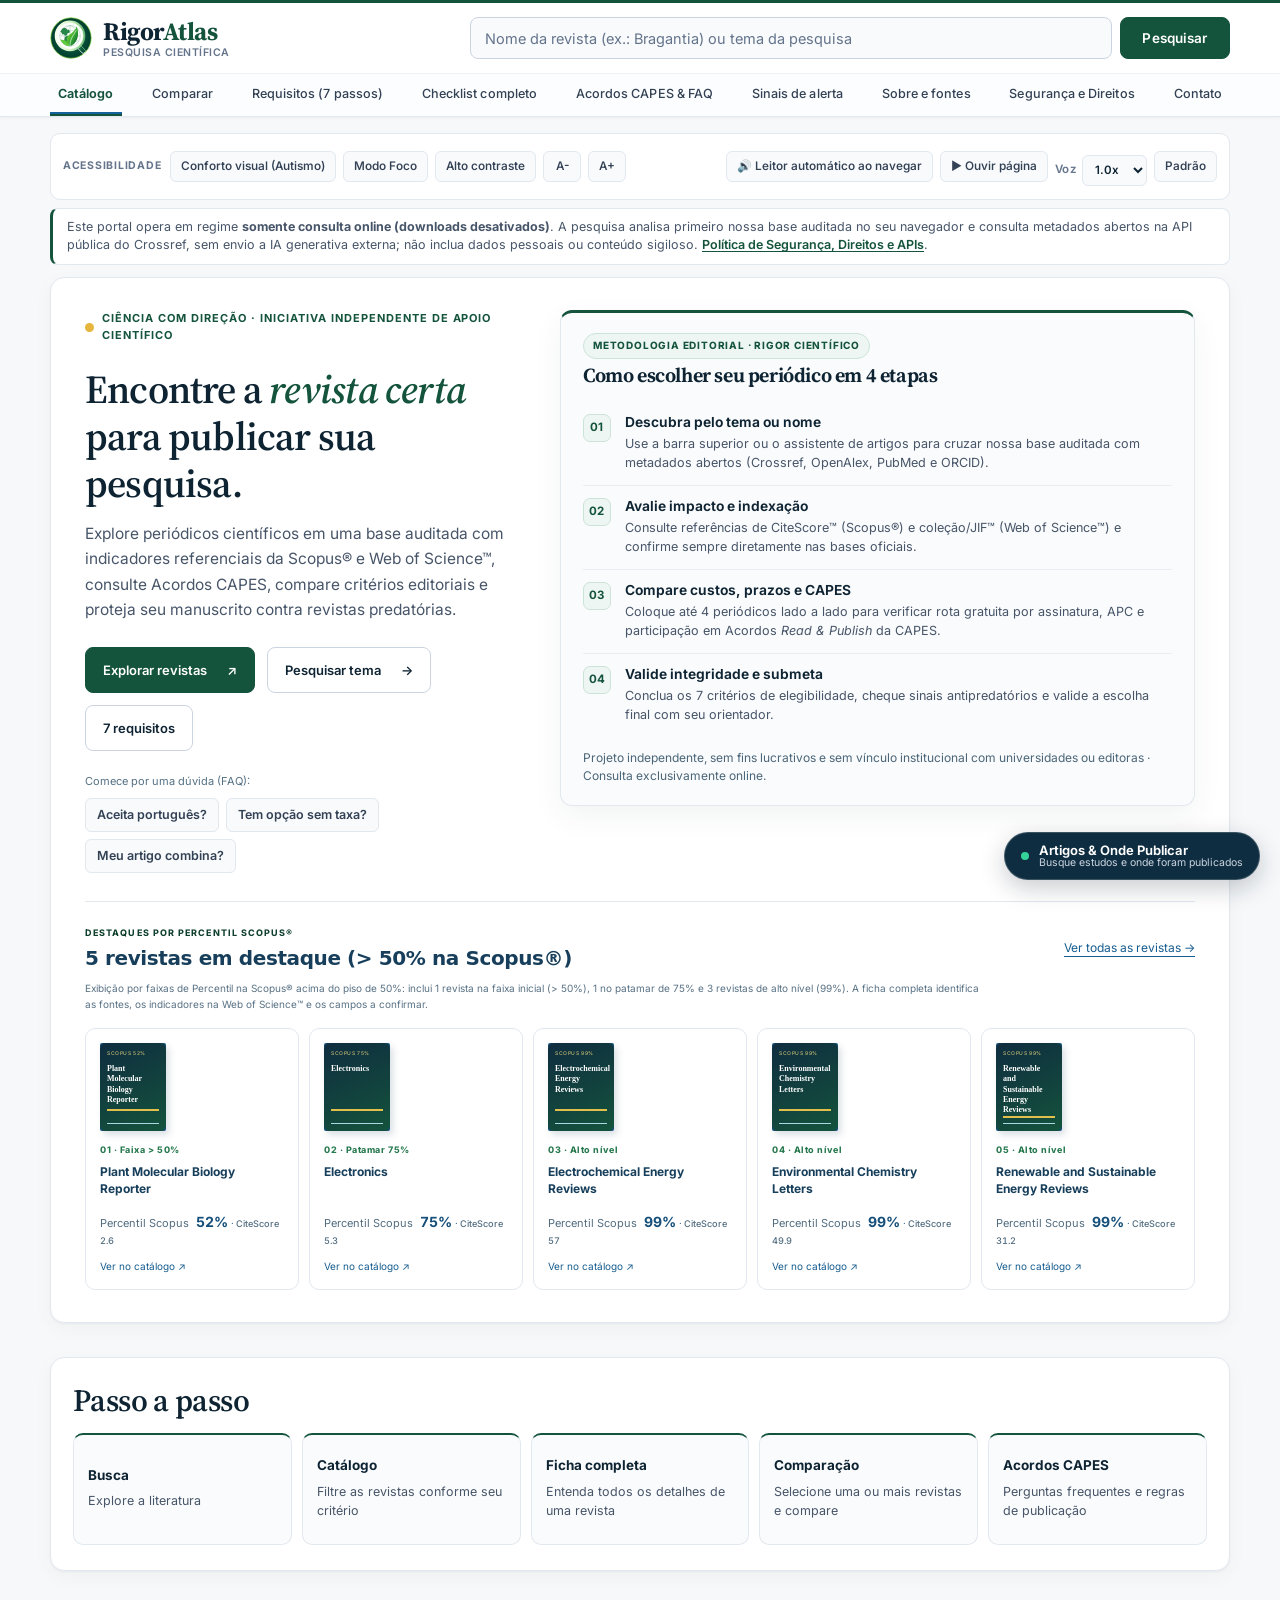
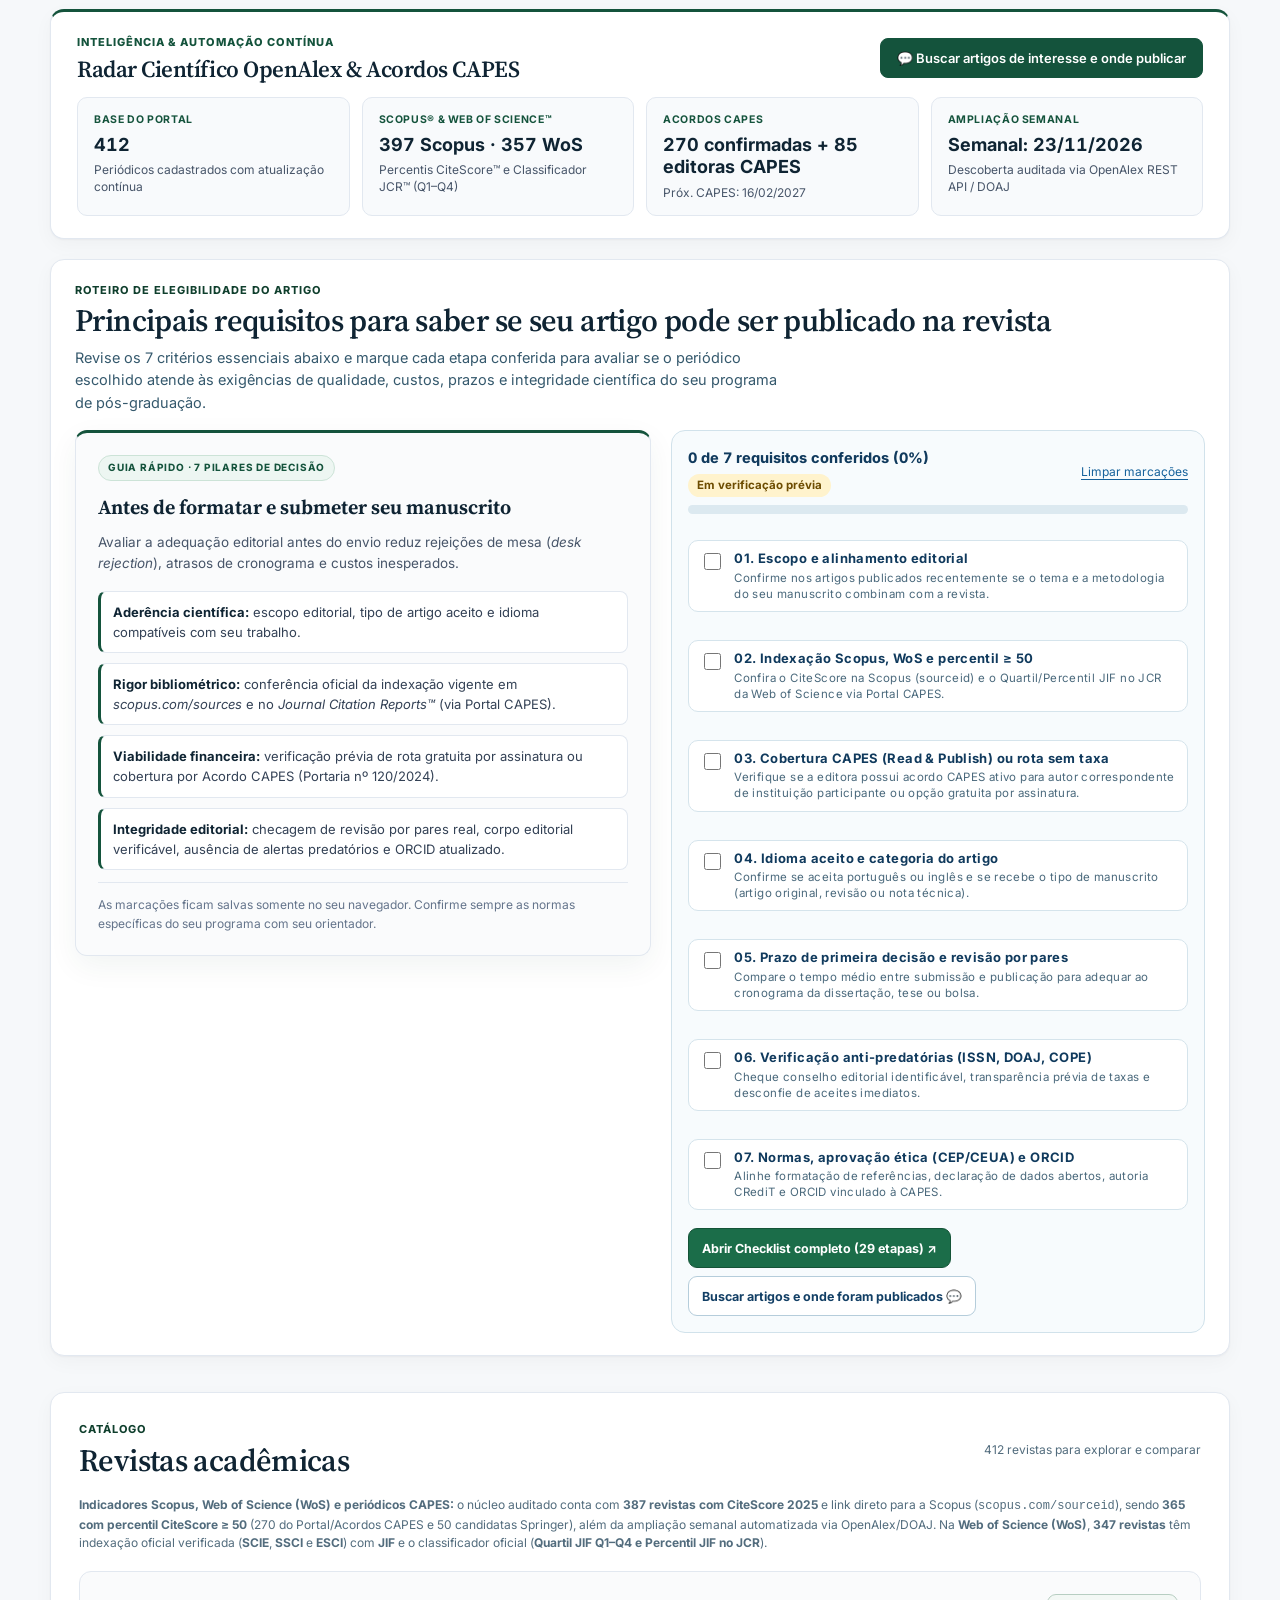
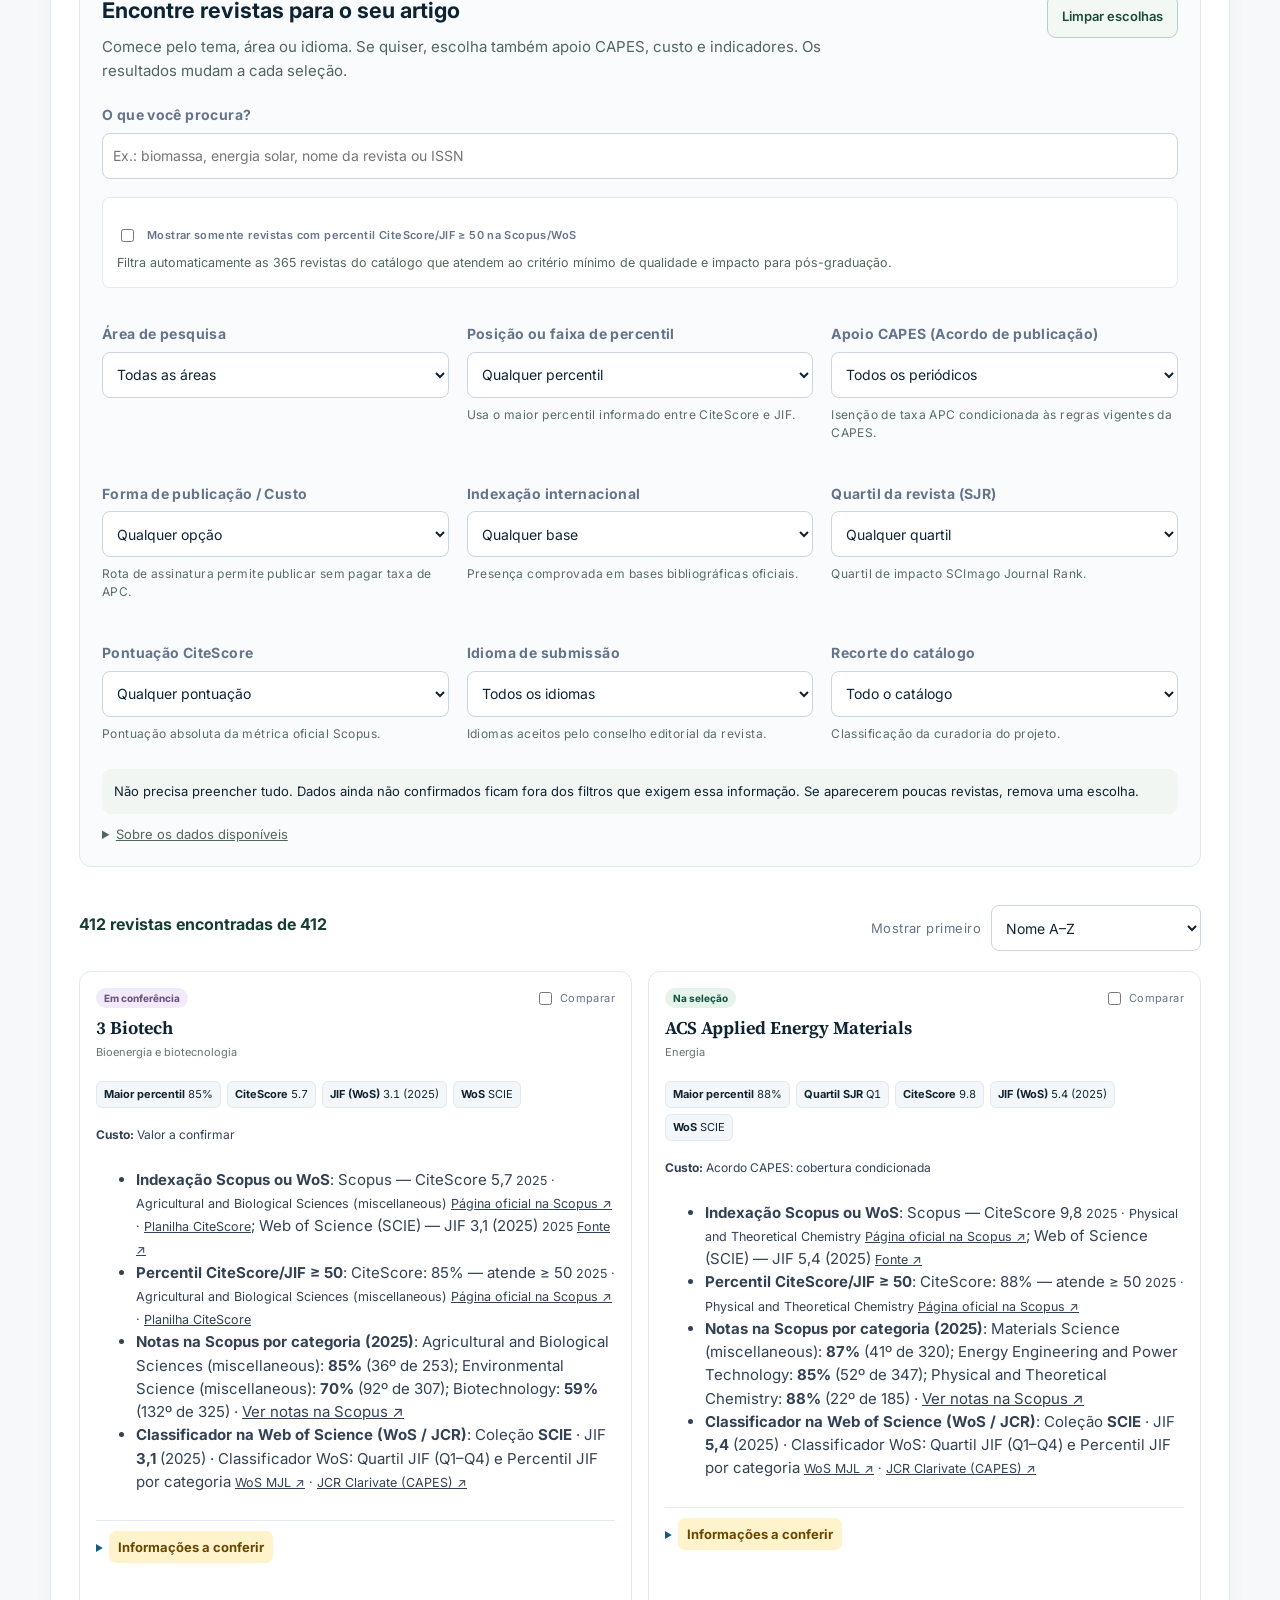
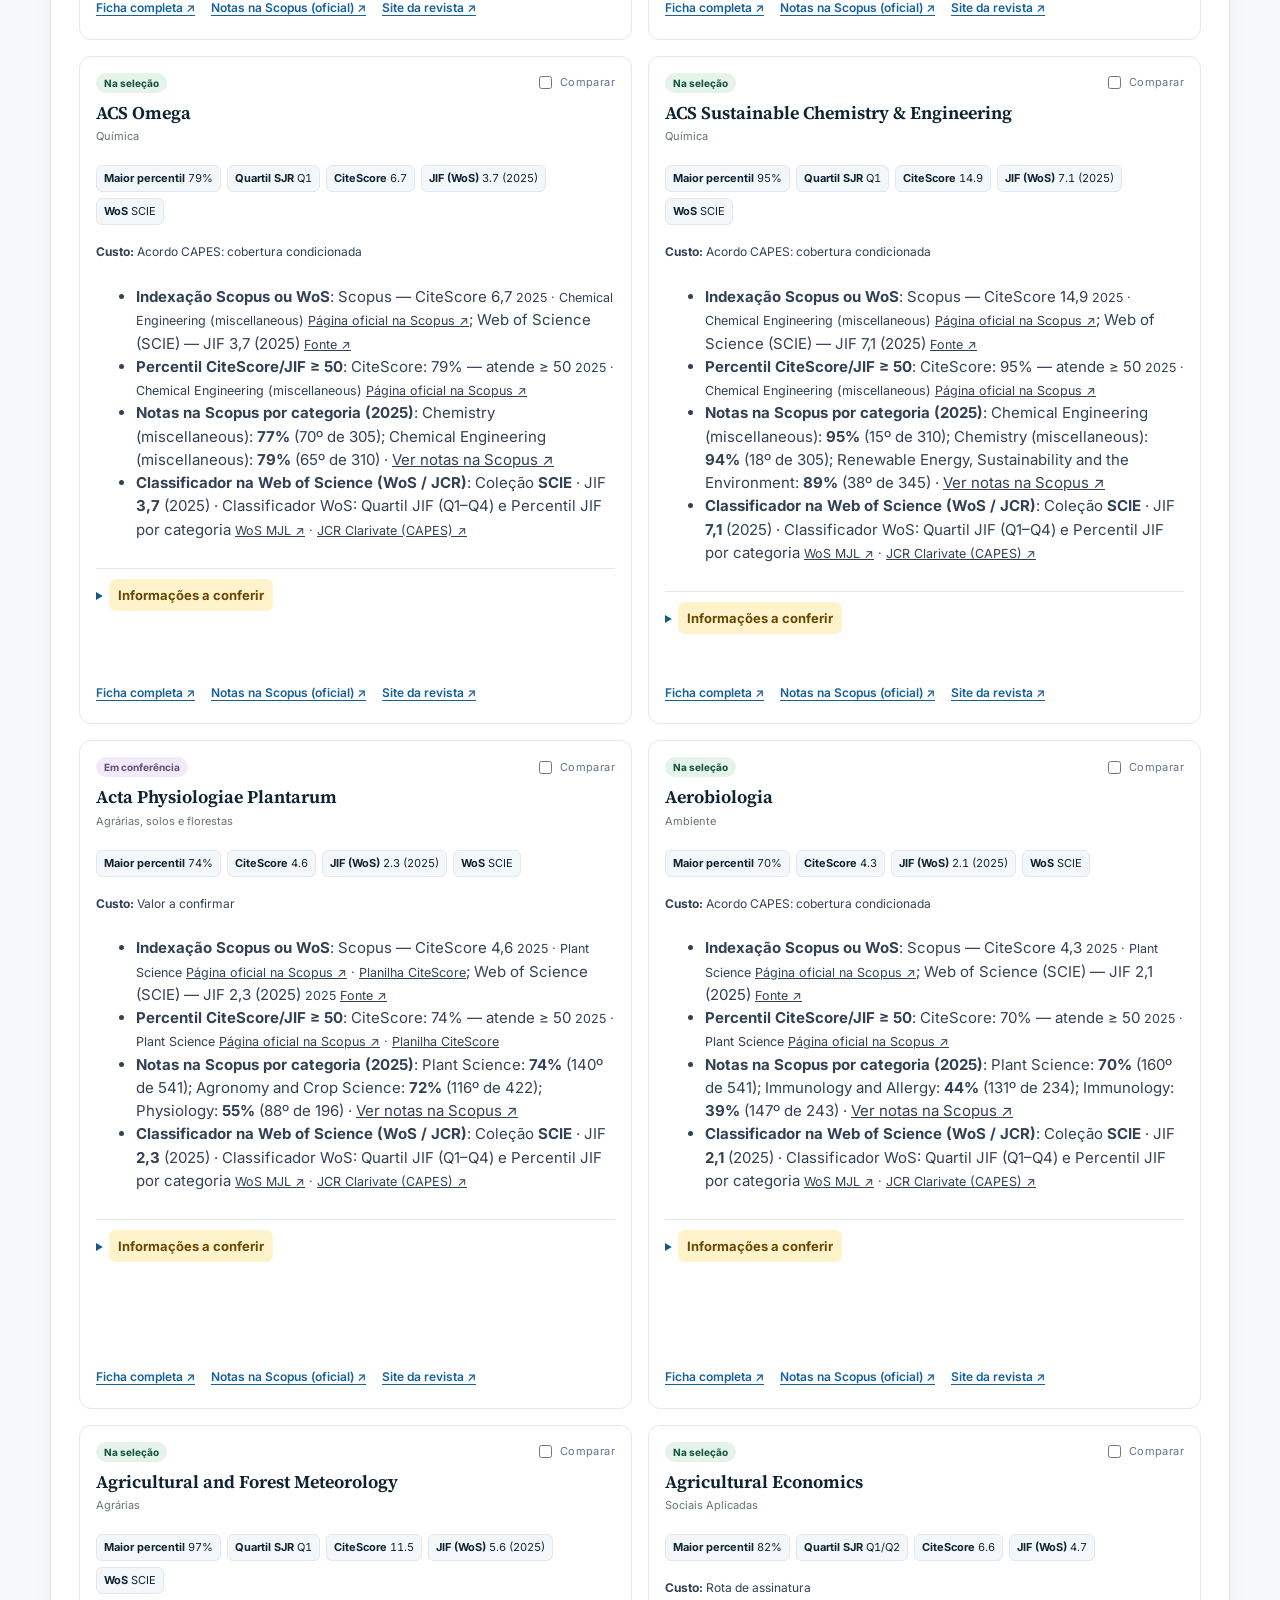
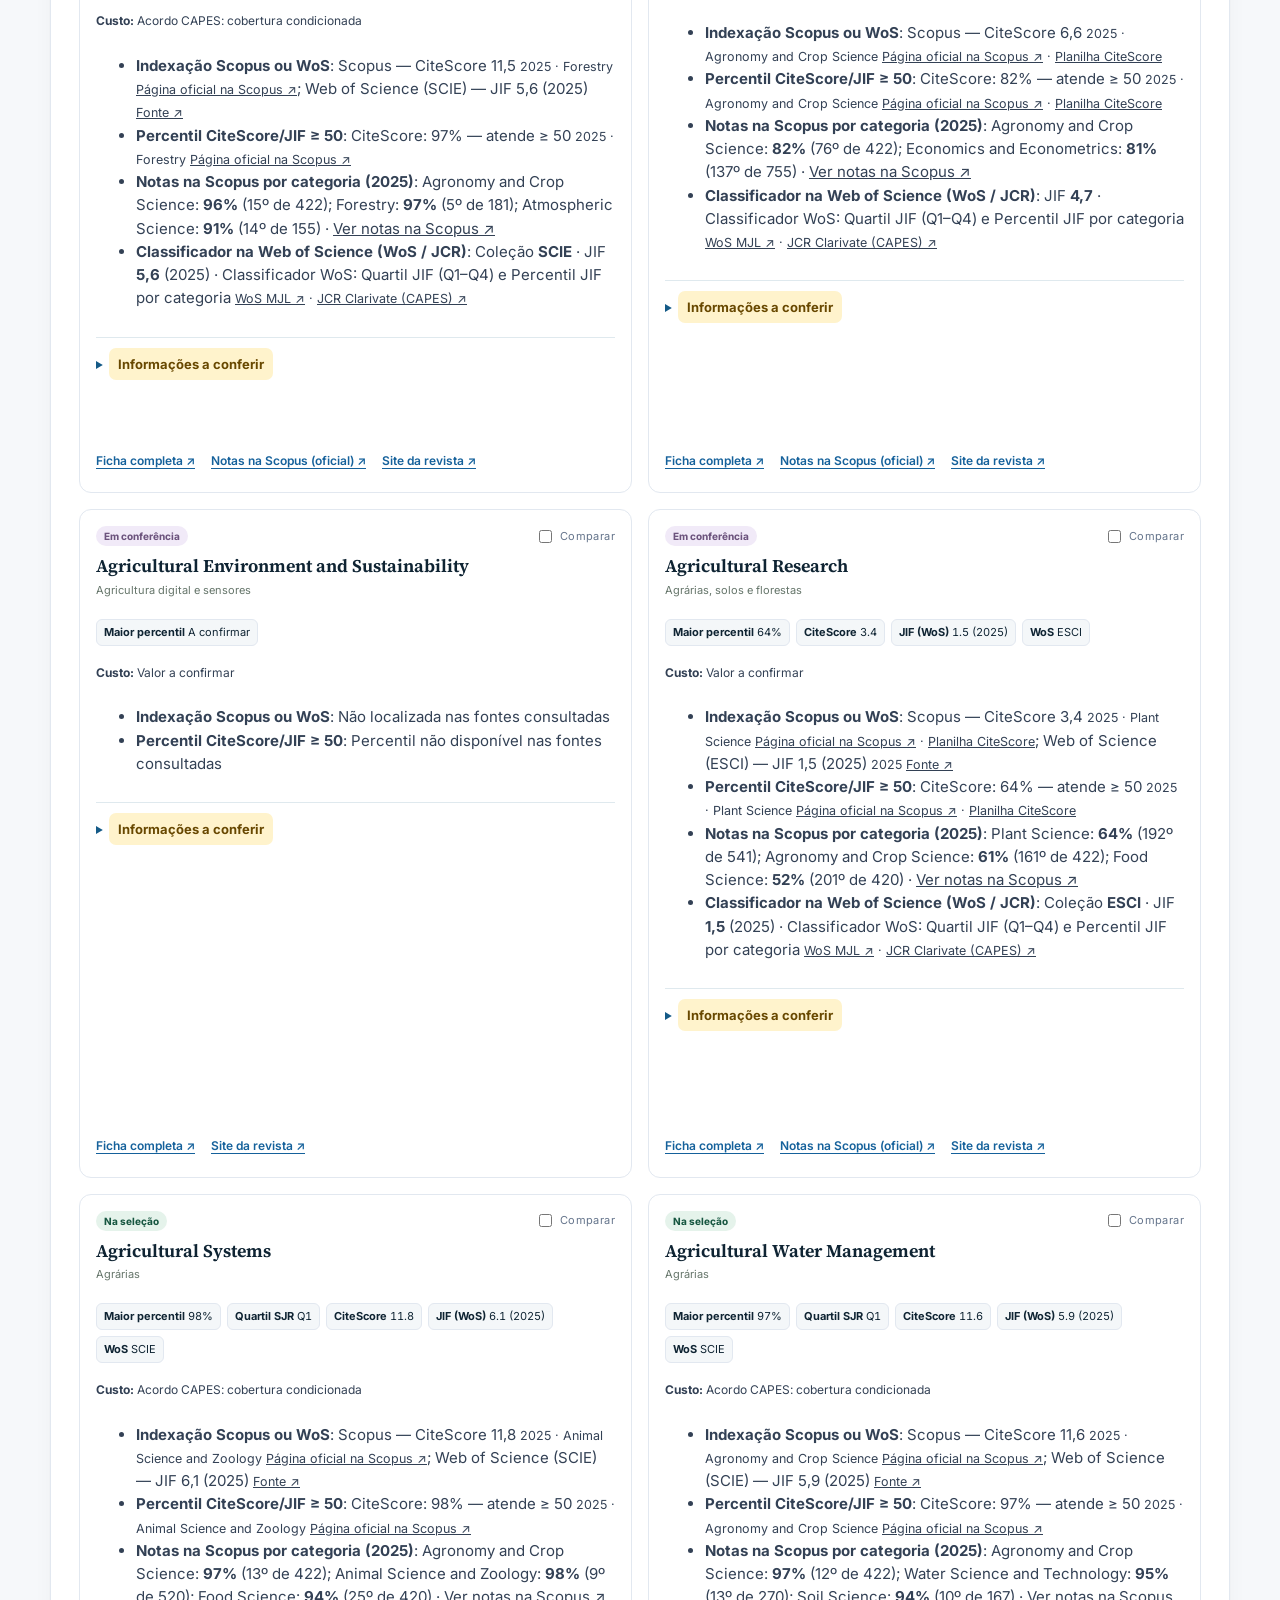
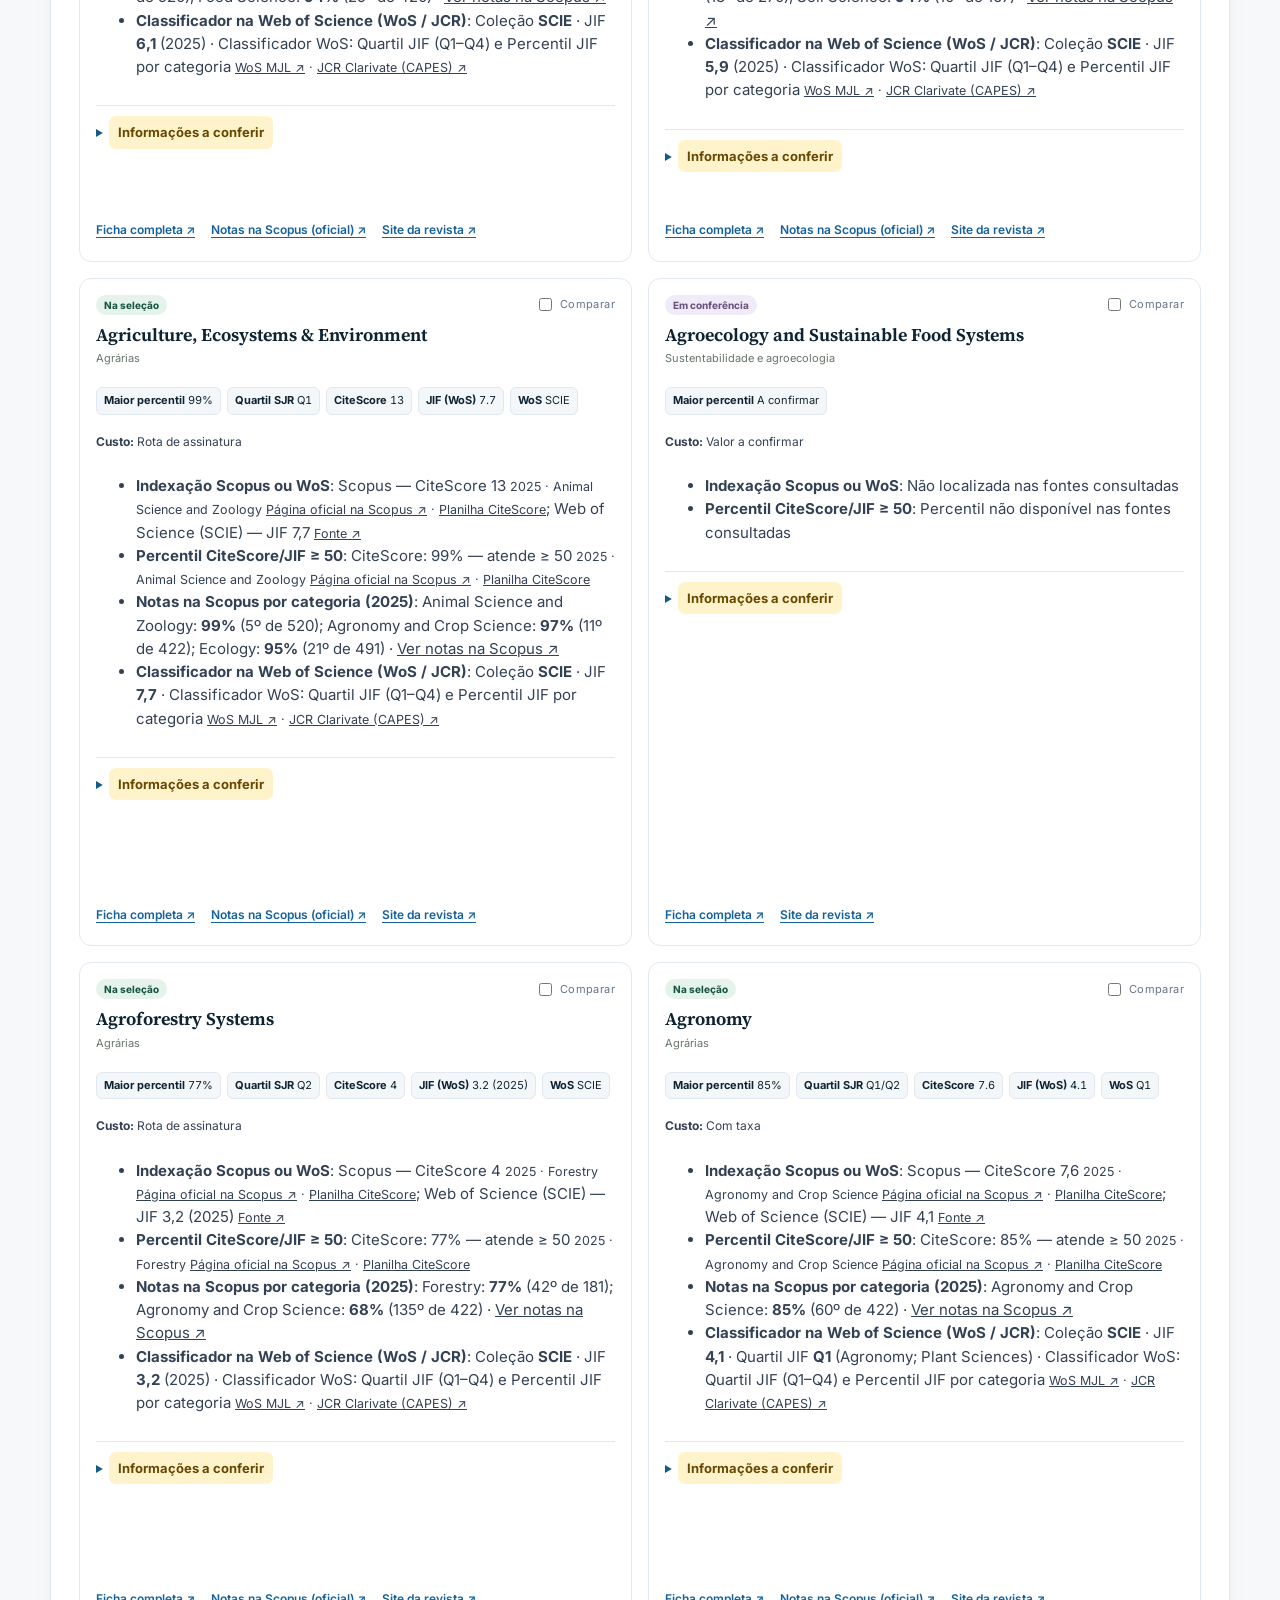
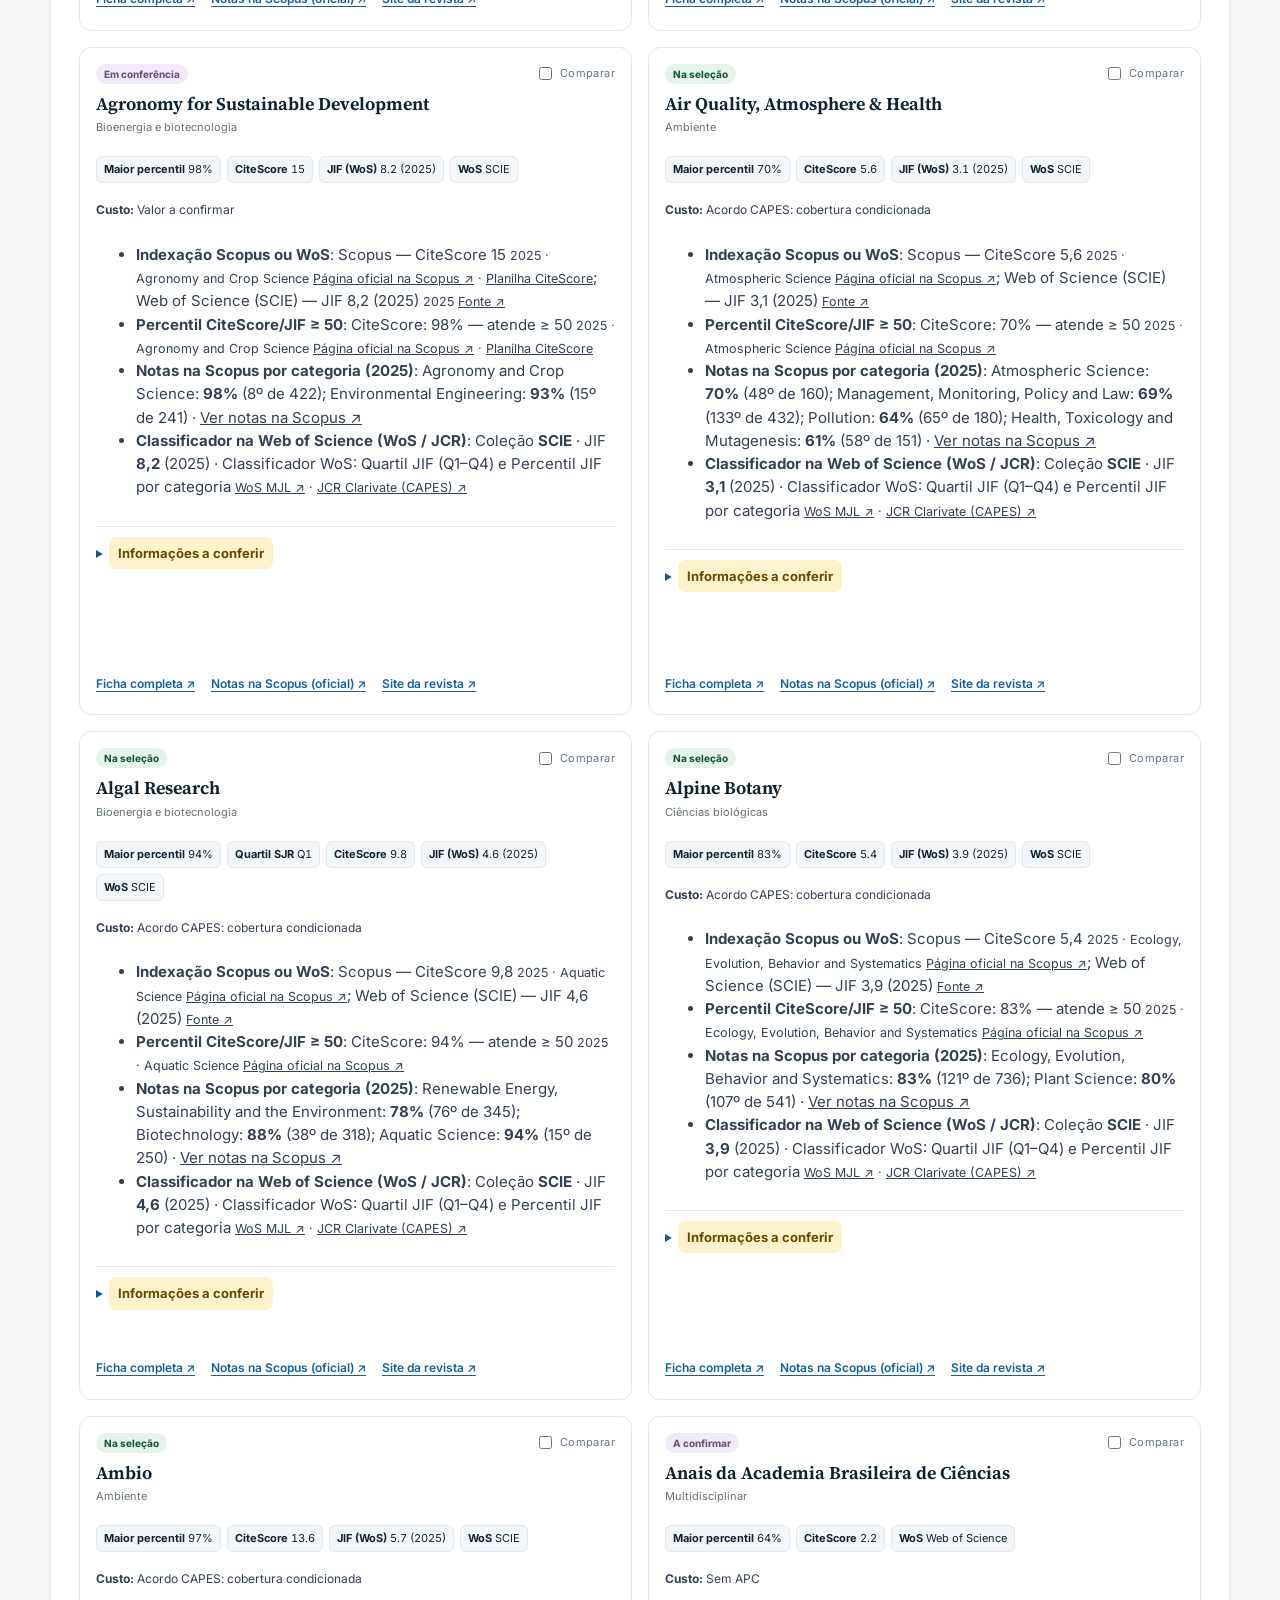
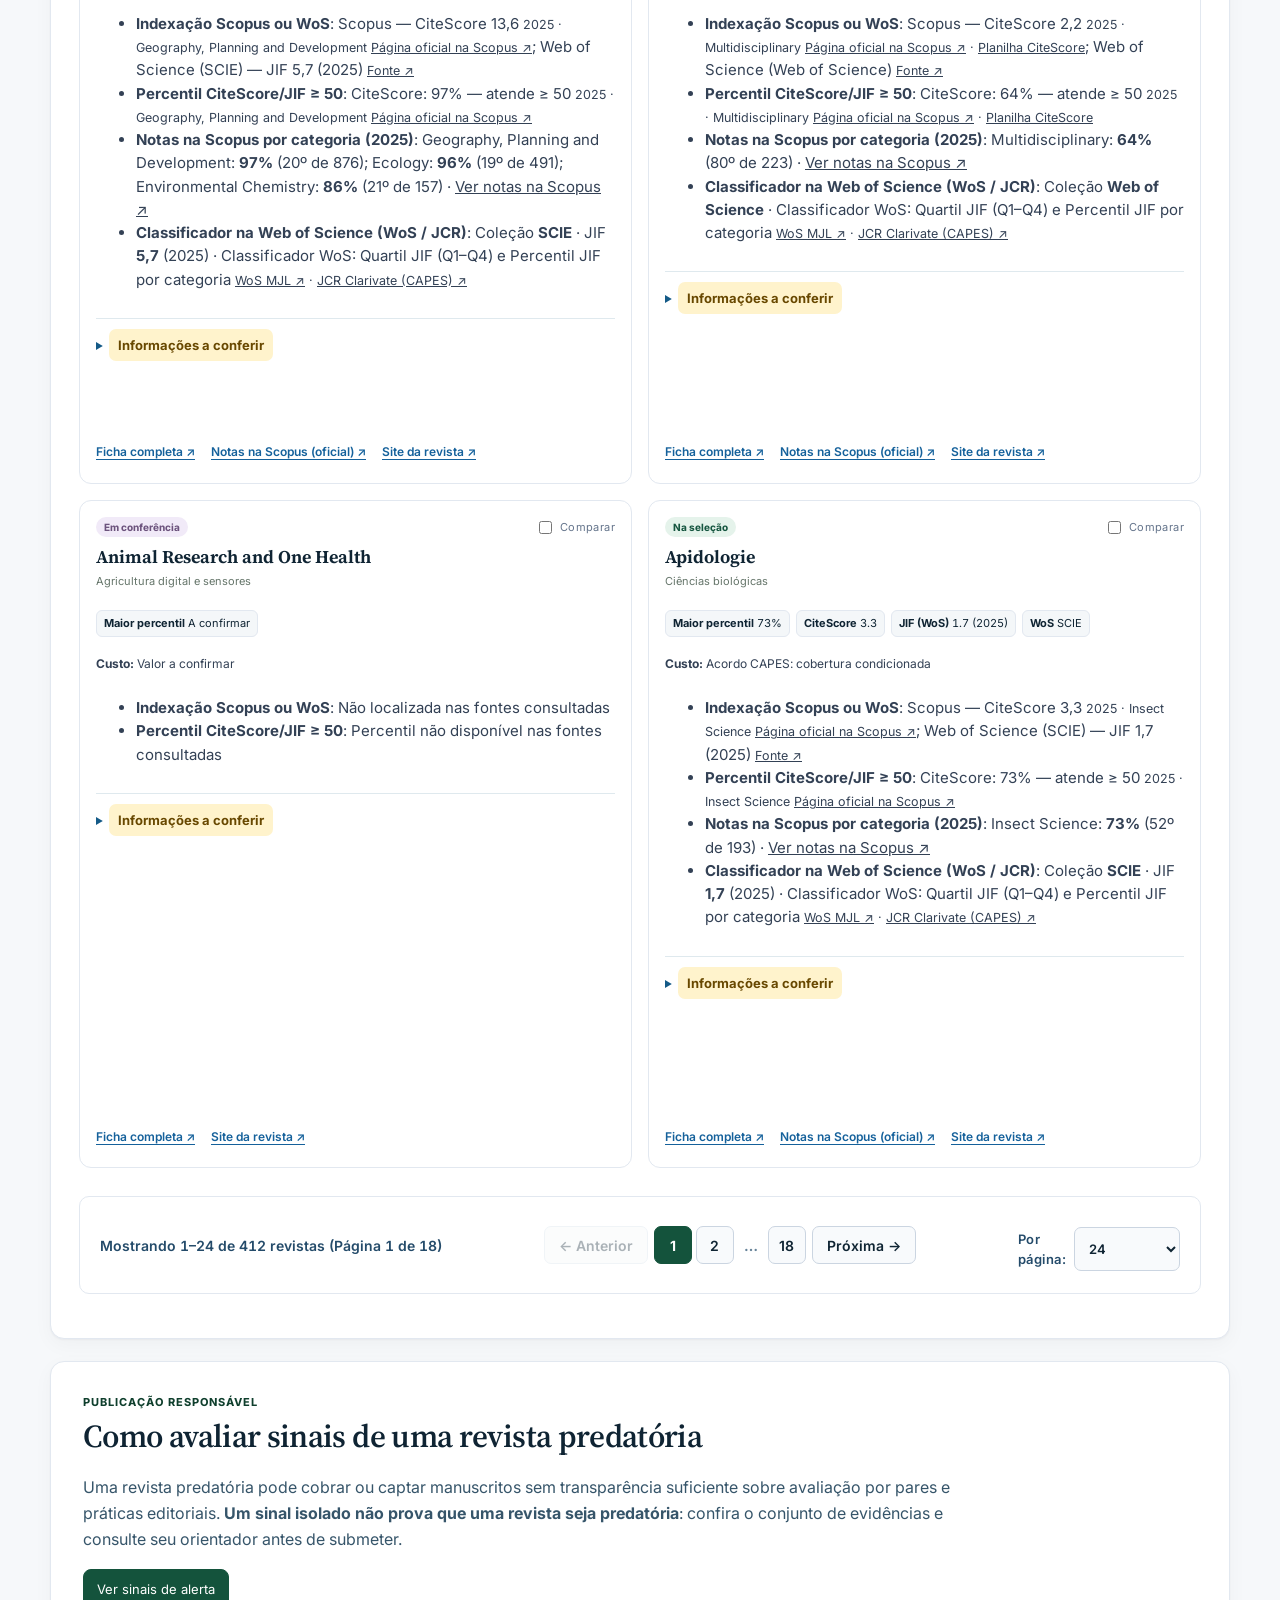
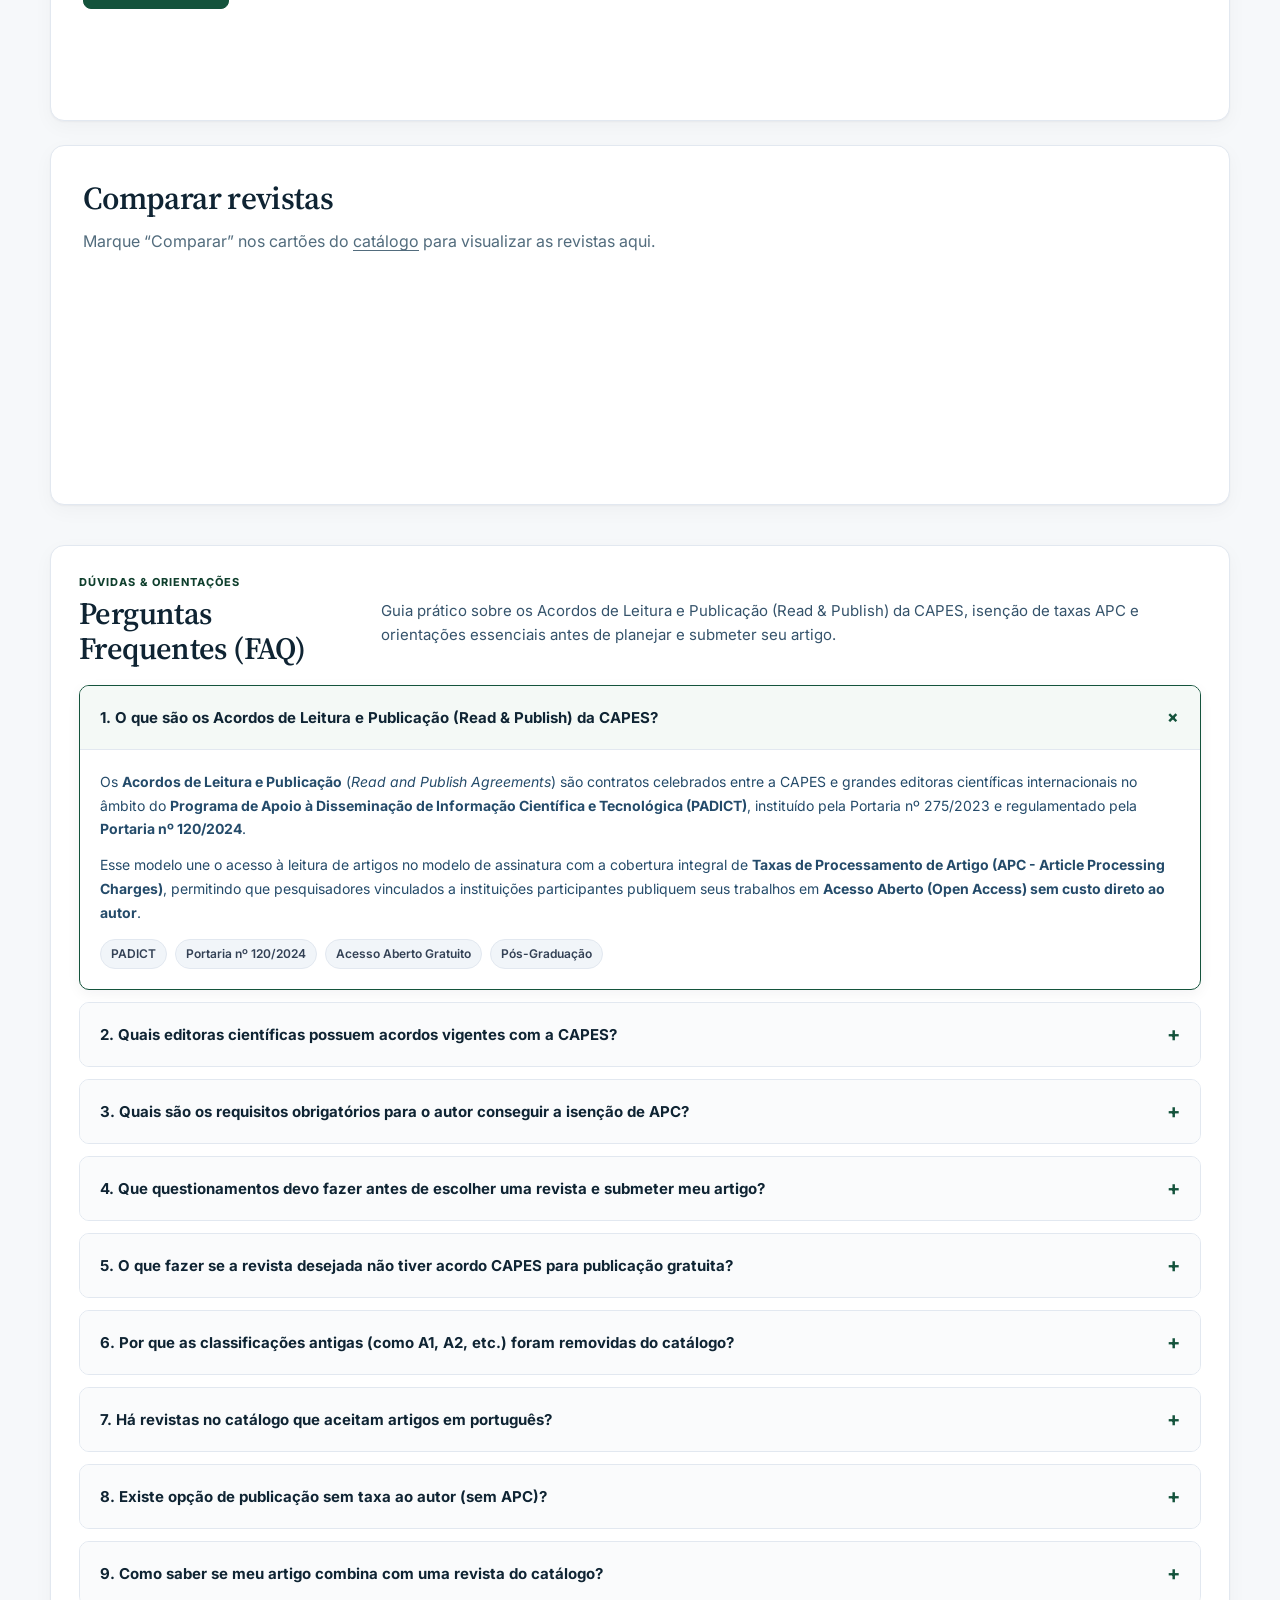
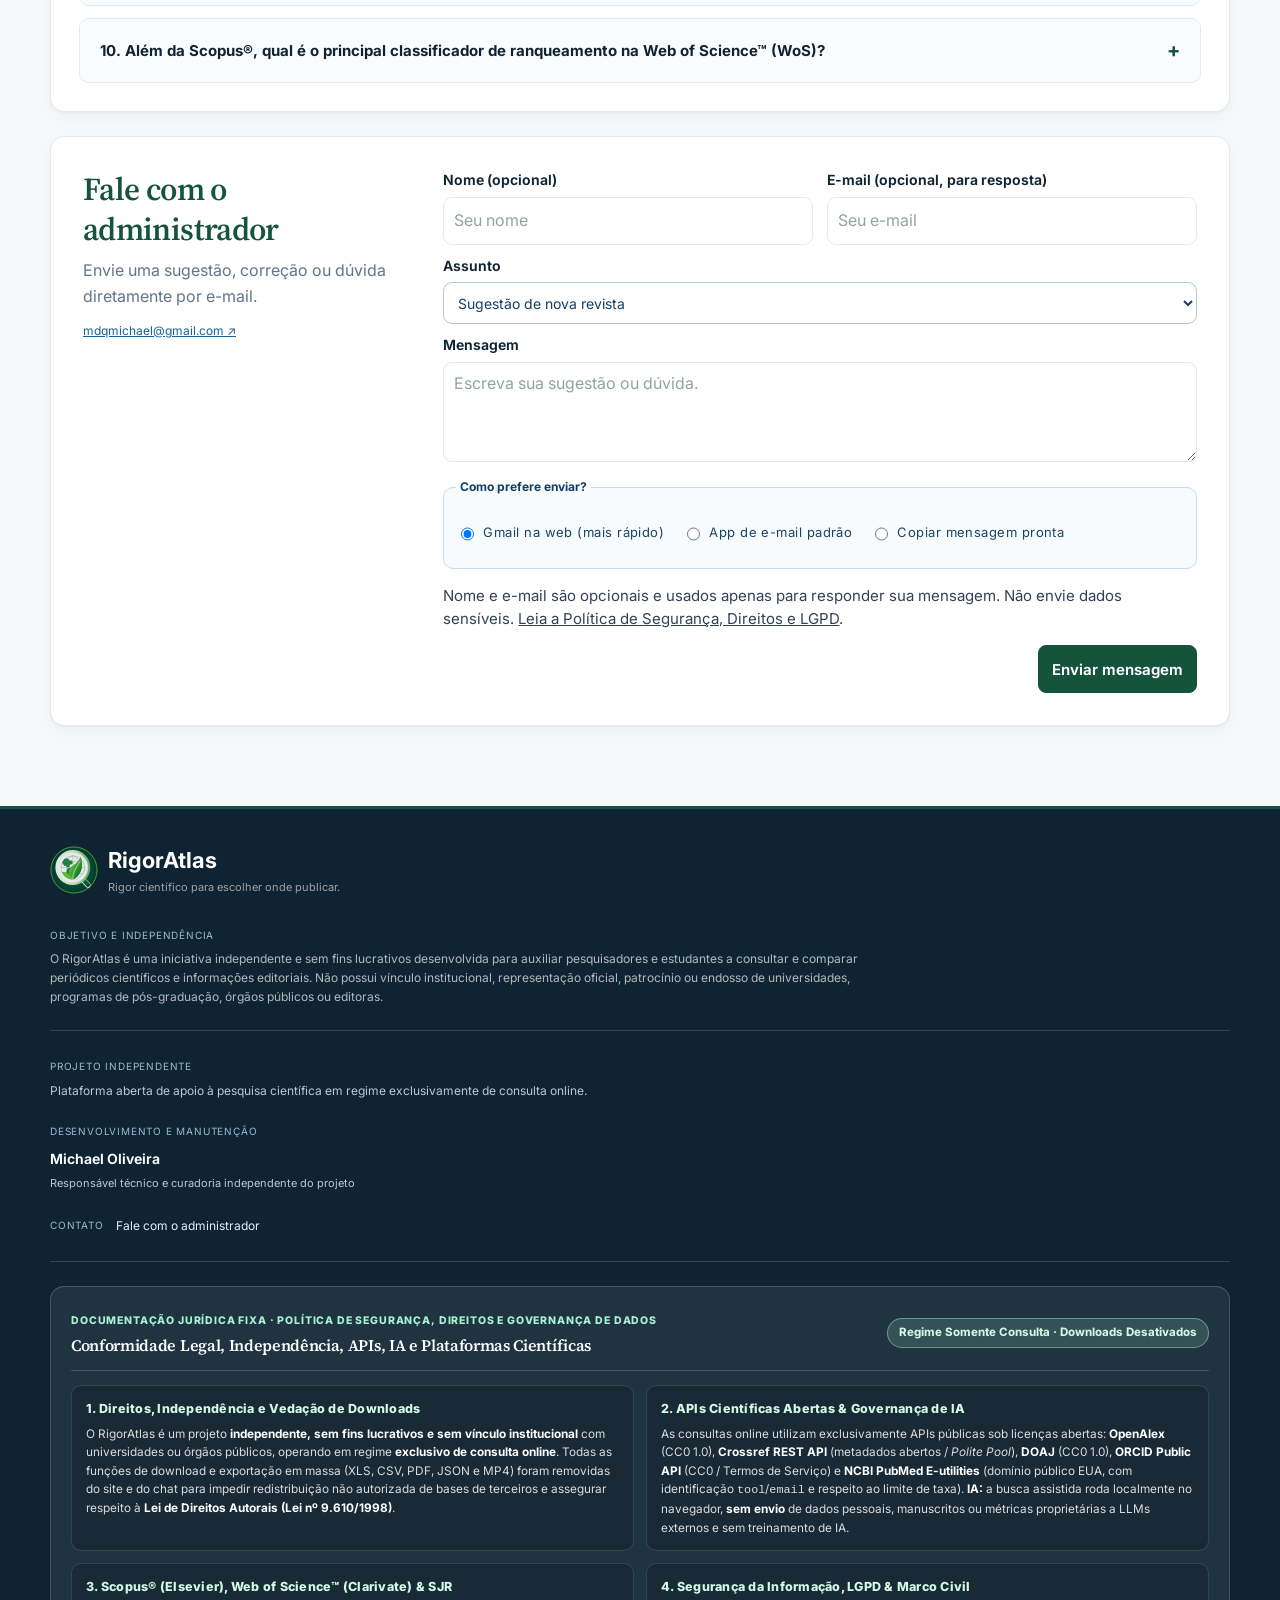
==== commit 586017f7: "refactor(brand): remover todas as vinculações à UFT/PPGAD e nomes de servidores - Remove 100% das me" ====
--- a/index.html
+++ b/index.html
@@ -7,13 +7,13 @@
 <link rel="preconnect" href="https://fonts.googleapis.com">
 <link rel="preconnect" href="https://fonts.gstatic.com" crossorigin>
 <link href="https://fonts.googleapis.com/css2?family=Inter:wght@400;500;600;700&family=Source+Serif+4:ital,opsz,wght@0,8..60,500;0,8..60,600;0,8..60,700;1,8..60,500&display=swap" rel="stylesheet">
-<link rel="stylesheet" href="assets/css/style.css?v=20261124clean2">
+<link rel="stylesheet" href="assets/css/style.css?v=20261124indep3">
 </head>
 <body>
 <a class="skip-link" href="#inicio">Ir para o conteúdo principal</a>
 <header class="site-header">
   <div class="header-inner">
-    <a class="brand-lockup" href="#inicio" aria-label="RigorAtlas — início"><img class="ppgad-logo" src="assets/img/logo-pesquisa-ppgad.svg?v=20261026-2" alt="Símbolo do portal de pesquisa: lupa, globo e folhas verdes"><span class="brand-text"><strong>Rigor<span>Atlas</span></strong><small>Pesquisa Científica · PPGAD/UFT</small></span></a>
+    <a class="brand-lockup" href="#inicio" aria-label="RigorAtlas — início"><img class="brand-logo" src="assets/img/logo-rigoratlas.svg?v=20261124" alt="Símbolo do RigorAtlas: lupa, globo e folhas verdes"><span class="brand-text"><strong>Rigor<span>Atlas</span></strong><small>Pesquisa Científica</small></span></a>
     <form id="ai-search-form" class="header-search" role="search">
       <label class="sr-only" for="ai-question">Encontre revistas científicas para publicar sua pesquisa</label>
       <input id="ai-question" type="search" maxlength="1500" placeholder="Nome da revista (ex.: Bragantia) ou tema da pesquisa" title="Encontre revistas científicas para publicar sua pesquisa" autocomplete="off">
@@ -23,7 +23,7 @@
     </form>
   </div>
   <div class="header-subnav">
-    <nav id="primary-navigation" class="header-term-nav" aria-label="Navegação principal"><a href="#revistas" class="on">Catálogo</a><a href="#comparar">Comparar</a><a href="#apresentacao">Vídeo guia</a><a href="#requisitos-publicacao">Checklist em vídeo</a><a href="checklist.html">Checklist de submissão</a><a href="#faq">Acordos CAPES &amp; FAQ</a><a href="#sinais-alerta">Sinais de alerta</a><a href="sobre.html">Sobre e fontes</a><a href="privacidade.html">Segurança e Direitos</a><a href="#sugerir">Contato</a></nav>
+    <nav id="primary-navigation" class="header-term-nav" aria-label="Navegação principal"><a href="#revistas" class="on">Catálogo</a><a href="#comparar">Comparar</a><a href="#requisitos-publicacao">Requisitos (7 passos)</a><a href="checklist.html">Checklist completo</a><a href="#faq">Acordos CAPES &amp; FAQ</a><a href="#sinais-alerta">Sinais de alerta</a><a href="sobre.html">Sobre e fontes</a><a href="privacidade.html">Segurança e Direitos</a><a href="#sugerir">Contato</a></nav>
   </div>
 </header>
 <div class="ai-response-wrap">
@@ -52,36 +52,27 @@
 <main id="inicio">
 <section class="intro discovery-banner" aria-labelledby="banner-title">
   <div class="banner-copy">
-    <p class="banner-kicker"><span aria-hidden="true"></span> CIÊNCIA COM DIREÇÃO · PALMAS, TOCANTINS · PPGAD/UFT</p>
-    <h1 id="banner-title">Conheça o funcionamento do site <em>neste vídeo</em> para fazer a sua pesquisa.</h1>
-    <p class="banner-lead">Assista ao guia completo de 5 minutos e domine a pesquisa na base auditada e Crossref, a comparação de revistas, as regras do PPGAD/UFT e CAPES, o combate às revistas predatórias e o contato direto com os programadores.</p>
-    <div class="banner-actions"><button type="button" class="banner-primary" id="hero-play-btn">▶ Assistir ao vídeo agora</button><a class="banner-secondary" href="#revistas">Explorar revistas <span aria-hidden="true">↗</span></a><a class="banner-secondary" href="#ai-question" data-focus-search>Pesquisar tema <span aria-hidden="true">→</span></a></div>
+    <p class="banner-kicker"><span aria-hidden="true"></span> CIÊNCIA COM DIREÇÃO · INICIATIVA INDEPENDENTE DE APOIO CIENTÍFICO</p>
+    <h1 id="banner-title">Encontre a <em>revista certa</em> para publicar sua pesquisa.</h1>
+    <p class="banner-lead">Explore periódicos científicos em uma base auditada com indicadores referenciais da Scopus® e Web of Science™, consulte Acordos CAPES, compare critérios editoriais e proteja seu manuscrito contra revistas predatórias.</p>
+    <div class="banner-actions"><a class="banner-primary" href="#revistas">Explorar revistas <span aria-hidden="true">↗</span></a><a class="banner-secondary" href="#ai-question" data-focus-search>Pesquisar tema <span aria-hidden="true">→</span></a><a class="banner-secondary" href="#requisitos-publicacao">7 requisitos</a></div>
     <div class="banner-prompts" aria-label="Dúvidas frequentes"><span>Comece por uma dúvida (FAQ):</span><a href="#faq-portugues">Aceita português?</a><a href="#faq-sem-taxa">Tem opção sem taxa?</a><a href="#faq-combina">Meu artigo combina?</a></div>
   </div>
-  <div id="apresentacao" class="banner-video-hero" aria-labelledby="hero-video-title">
+  <aside id="apresentacao" class="banner-guide-panel" aria-labelledby="hero-guide-title">
     <div class="hero-video-head">
-      <span class="hero-video-badge">VÍDEO DE APRESENTAÇÃO · 5 MIN 11 S</span>
-      <h2 id="hero-video-title" class="hero-video-title">Guia prático passo a passo do RigorAtlas</h2>
-    </div>
-    <figure class="hero-video-figure">
-      <video id="hero-video" controls controlsList="nodownload" disablePictureInPicture preload="metadata" poster="assets/img/video-poster.jpg" playsinline aria-label="Conheça o funcionamento do site RigorAtlas neste vídeo de 5 minutos para fazer a sua pesquisa">
-        <source src="assets/video/apresentacao-rigoratlas.mp4" type="video/mp4">
-        <track kind="subtitles" srclang="pt-BR" label="Português (Brasil)" src="assets/video/apresentacao-rigoratlas.vtt" default>
-        <p>Seu navegador não suporta reprodução direta de vídeo MP4.</p>
-      </video>
-    </figure>
-    <div class="video-chapter-strip" role="group" aria-label="Ir diretamente para um capítulo do vídeo">
-      <button type="button" class="video-chapter-btn" data-seek="0">0:00 Visão geral</button>
-      <button type="button" class="video-chapter-btn" data-seek="34">0:34 Pesquisa</button>
-      <button type="button" class="video-chapter-btn" data-seek="84">1:24 Comparar</button>
-      <button type="button" class="video-chapter-btn" data-seek="128">2:08 PPGAD &amp; CAPES</button>
-      <button type="button" class="video-chapter-btn" data-seek="201">3:21 Predatórias</button>
-      <button type="button" class="video-chapter-btn" data-seek="260">4:20 Contato</button>
-    </div>
-    <p class="hero-video-foot">Com áudio em português, legendas integradas (CC) e destaques visuais · Exibição exclusivamente online (downloads desativados).</p>
-  </div>
-  <div class="banner-featured"><div class="featured-heading"><div><span class="eyebrow">DESTAQUES POR PERCENTIL SCOPUS</span><h2>5 revistas em destaque (&gt; 50% na Scopus)</h2></div><a href="#revistas">Ver todas as revistas →</a></div>
-    <p id="featured-criteria" class="featured-criteria">Exibição por faixas de Percentil na Scopus acima do piso de 50%: inclui 1 revista na faixa inicial (&gt; 50%), 1 no patamar de 75% e 3 revistas de alto nível (99%). A ficha completa identifica as fontes, os indicadores na Web of Science e os campos a confirmar.</p>
+      <span class="hero-video-badge">METODOLOGIA EDITORIAL · RIGOR CIENTÍFICO</span>
+      <h2 id="hero-guide-title" class="hero-video-title">Como escolher seu periódico em 4 etapas</h2>
+    </div>
+    <ol class="guide-steps-clean">
+      <li><span class="guide-num">01</span><div><strong>Descubra pelo tema ou nome</strong><p>Use a barra superior ou o assistente de artigos para cruzar nossa base auditada com metadados abertos (Crossref, OpenAlex, PubMed e ORCID).</p></div></li>
+      <li><span class="guide-num">02</span><div><strong>Avalie impacto e indexação</strong><p>Consulte referências de CiteScore™ (Scopus®) e coleção/JIF™ (Web of Science™) e confirme sempre diretamente nas bases oficiais.</p></div></li>
+      <li><span class="guide-num">03</span><div><strong>Compare custos, prazos e CAPES</strong><p>Coloque até 4 periódicos lado a lado para verificar rota gratuita por assinatura, APC e participação em Acordos <em>Read &amp; Publish</em> da CAPES.</p></div></li>
+      <li><span class="guide-num">04</span><div><strong>Valide integridade e submeta</strong><p>Conclua os 7 critérios de elegibilidade, cheque sinais antipredatórios e valide a escolha final com seu orientador.</p></div></li>
+    </ol>
+    <p class="hero-video-foot">Projeto independente, sem fins lucrativos e sem vínculo institucional com universidades ou editoras · Consulta exclusivamente online.</p>
+  </aside>
+  <div class="banner-featured"><div class="featured-heading"><div><span class="eyebrow">DESTAQUES POR PERCENTIL SCOPUS®</span><h2>5 revistas em destaque (&gt; 50% na Scopus®)</h2></div><a href="#revistas">Ver todas as revistas →</a></div>
+    <p id="featured-criteria" class="featured-criteria">Exibição por faixas de Percentil na Scopus® acima do piso de 50%: inclui 1 revista na faixa inicial (&gt; 50%), 1 no patamar de 75% e 3 revistas de alto nível (99%). A ficha completa identifica as fontes, os indicadores na Web of Science™ e os campos a confirmar.</p>
     <div id="featured-journals" class="featured-journals" aria-describedby="featured-criteria"><p>Carregando destaques do catálogo…</p></div>
     <noscript><p>Ative o JavaScript para carregar as cinco revistas em destaque e usar os filtros do catálogo.</p></noscript>
   </div>
@@ -100,24 +91,24 @@
   <div class="telemetry-head">
     <div>
       <span class="eyebrow">INTELIGÊNCIA &amp; AUTOMAÇÃO CONTÍNUA</span>
-      <h2>Radar Científico OpenAlex &amp; Acordos CAPES/UFT</h2>
+      <h2>Radar Científico OpenAlex &amp; Acordos CAPES</h2>
     </div>
     <button type="button" class="primary telemetry-chat-btn" data-open-oa-chat>💬 Buscar artigos de interesse e onde publicar</button>
   </div>
   <div class="telemetry-grid">
     <article class="telemetry-card">
       <span class="telemetry-label">Base do portal</span>
-      <strong id="telemetry-total">394</strong>
+      <strong id="telemetry-total">412</strong>
       <small>Periódicos cadastrados com atualização contínua</small>
     </article>
     <article class="telemetry-card">
-      <span class="telemetry-label">Scopus &amp; Web of Science</span>
-      <strong id="telemetry-scopus-wos">387 Scopus · 347 WoS</strong>
-      <small>Percentis CiteScore e Classificador JCR (Q1–Q4)</small>
+      <span class="telemetry-label">Scopus® &amp; Web of Science™</span>
+      <strong id="telemetry-scopus-wos">397 Scopus · 357 WoS</strong>
+      <small>Percentis CiteScore™ e Classificador JCR™ (Q1–Q4)</small>
     </article>
     <article class="telemetry-card">
-      <span class="telemetry-label">Acordos CAPES / Federais</span>
-      <strong id="telemetry-capes">270 confirmadas + 82 editoras CAPES</strong>
+      <span class="telemetry-label">Acordos CAPES</span>
+      <strong id="telemetry-capes">270 confirmadas + editoras CAPES</strong>
       <small id="telemetry-quarterly">Próx. auditoria trimestral programada</small>
     </article>
     <article class="telemetry-card">
@@ -130,31 +121,24 @@
 <section id="requisitos-publicacao" class="req-checklist-section site-stage" aria-labelledby="req-title">
   <div class="section-heading req-heading">
     <div>
-      <span class="eyebrow">CHECKLIST EM VÍDEO · ELEGIBILIDADE DO ARTIGO</span>
+      <span class="eyebrow">ROTEIRO DE ELEGIBILIDADE DO ARTIGO</span>
       <h2 id="req-title">Principais requisitos para saber se seu artigo pode ser publicado na revista</h2>
     </div>
-    <p class="req-lead">Assista ao guia visual de 1 min 39 s e marque os 7 critérios abaixo para validar se o periódico escolhido atende às normas do PPGAD/UFT, CAPES e integridade científica.</p>
+    <p class="req-lead">Revise os 7 critérios essenciais abaixo e marque cada etapa conferida para avaliar se o periódico escolhido atende às exigências de qualidade, custos, prazos e integridade científica do seu programa de pós-graduação.</p>
   </div>
   <div class="req-layout">
-    <div class="req-video-box">
-      <figure class="req-video-figure">
-        <video id="checklist-video" controls controlsList="nodownload" disablePictureInPicture preload="metadata" poster="assets/img/checklist-video-poster.jpg" playsinline aria-label="Vídeo checklist em sete etapas para confirmar se o artigo pode ser publicado na revista">
-          <source src="assets/video/checklist-requisitos.mp4" type="video/mp4">
-          <track kind="subtitles" srclang="pt-BR" label="Português (Brasil)" src="assets/video/checklist-requisitos.vtt" default>
-          <p>Seu navegador não suporta reprodução de vídeo MP4.</p>
-        </video>
-      </figure>
-      <div class="video-chapter-strip req-chapter-strip" role="group" aria-label="Capítulos do checklist em vídeo">
-        <button type="button" class="video-chapter-btn" data-seek-target="checklist-video" data-seek="0">Início</button>
-        <button type="button" class="video-chapter-btn" data-seek-target="checklist-video" data-seek="9.8">1. Escopo</button>
-        <button type="button" class="video-chapter-btn" data-seek-target="checklist-video" data-seek="21">2. Scopus &amp; WoS</button>
-        <button type="button" class="video-chapter-btn" data-seek-target="checklist-video" data-seek="33.8">3. CAPES &amp; APC</button>
-        <button type="button" class="video-chapter-btn" data-seek-target="checklist-video" data-seek="45.5">4. Idioma</button>
-        <button type="button" class="video-chapter-btn" data-seek-target="checklist-video" data-seek="56.2">5. Prazos</button>
-        <button type="button" class="video-chapter-btn" data-seek-target="checklist-video" data-seek="66.7">6. Predatórias</button>
-        <button type="button" class="video-chapter-btn" data-seek-target="checklist-video" data-seek="79.7">7. Ética &amp; ORCID</button>
-      </div>
-    </div>
+    <aside class="req-guide-panel" aria-label="Resumo metodológico dos 7 requisitos">
+      <span class="hero-video-badge">GUIA RÁPIDO · 7 PILARES DE DECISÃO</span>
+      <h3>Antes de formatar e submeter seu manuscrito</h3>
+      <p>Avaliar a adequação editorial antes do envio reduz rejeições de mesa (<em>desk rejection</em>), atrasos de cronograma e custos inesperados.</p>
+      <ul class="req-pillar-list">
+        <li><strong>Aderência científica:</strong> escopo editorial, tipo de artigo aceito e idioma compatíveis com seu trabalho.</li>
+        <li><strong>Rigor bibliométrico:</strong> conferência oficial da indexação vigente em <em>scopus.com/sources</em> e no <em>Journal Citation Reports™</em> (via Portal CAPES).</li>
+        <li><strong>Viabilidade financeira:</strong> verificação prévia de rota gratuita por assinatura ou cobertura por Acordo CAPES (Portaria nº 120/2024).</li>
+        <li><strong>Integridade editorial:</strong> checagem de revisão por pares real, corpo editorial verificável, ausência de alertas predatórios e ORCID atualizado.</li>
+      </ul>
+      <p class="req-guide-note">As marcações ficam salvas somente no seu navegador. Confirme sempre as normas específicas do seu programa com seu orientador.</p>
+    </aside>
     <div class="req-interactive-panel">
       <div class="req-score-head">
         <div>
@@ -184,7 +168,6 @@
     </div>
     <p class="faq-lead-text">Guia prático sobre os Acordos de Leitura e Publicação (Read &amp; Publish) da CAPES, isenção de taxas APC e orientações essenciais antes de planejar e submeter seu artigo.</p>
   </div>
-  <p class="faq-video-banner"><strong>Prefere acompanhar em vídeo?</strong> <a href="#apresentacao">Assista ao vídeo de apresentação de 5 minutos (pesquisa, comparação, regras PPGAD/CAPES, predatórias e contato) →</a></p>
   <div class="faq-accordion">
     <details class="faq-item" open>
       <summary class="faq-question">
@@ -198,7 +181,7 @@
           <span class="faq-tag">PADICT</span>
           <span class="faq-tag">Portaria nº 120/2024</span>
           <span class="faq-tag">Acesso Aberto Gratuito</span>
-          <span class="faq-tag">PPGAD / UFT</span>
+          <span class="faq-tag">Pós-Graduação</span>
         </div>
       </div>
     </details>
@@ -230,8 +213,8 @@
         <p>Conforme estabelecido pela <strong>Portaria CAPES nº 120/2024 (especialmente o Art. 10)</strong>, para ter a cobertura do APC aprovada, o pesquisador deve cumprir obrigatoriamente:</p>
         <ol class="faq-steps">
           <li><strong>Identificador ORCID validado:</strong> É obrigatório possuir um registro ORCID válido e cadastrado na plataforma <a href="https://meusdados.capes.gov.br/" target="_blank" rel="noopener noreferrer">meusdados.capes.gov.br ↗</a> na seção <em>"Identificadores"</em>. Faça essa conferência antes da submissão!</li>
-          <li><strong>Autor Correspondente (Corresponding Author):</strong> O autor correspondente deve possuir vínculo institucional ativo comprovado com a instituição participante (ex.: Universidade Federal do Tocantins - UFT, como discente ou docente do PPGAD).</li>
-          <li><strong>E-mail Institucional:</strong> Utilize o e-mail institucional oficial (ex.: <code>@uft.edu.br</code> ou <code>@mail.uft.edu.br</code>) no sistema de submissão da editora para permitir o reconhecimento automático de elegibilidade.</li>
+          <li><strong>Autor Correspondente (Corresponding Author):</strong> O autor correspondente deve possuir vínculo institucional ativo comprovado com uma instituição brasileira participante do acordo CAPES (como discente, docente ou pesquisador).</li>
+          <li><strong>E-mail Institucional:</strong> Utilize o e-mail institucional oficial da sua universidade ou centro de pesquisa (<code>@instituicao.edu.br</code>) no sistema de submissão da editora para permitir o reconhecimento automático de elegibilidade.</li>
           <li><strong>Aprovação por Pares:</strong> O artigo precisa ser aprovado no fluxo regular de avaliação por pares da revista. O acordo não interfere no processo editorial nem garante aceite.</li>
         </ol>
       </div>
@@ -249,8 +232,8 @@
             <p>O objetivo e a metodologia do meu trabalho se encaixam no <em>Aims and Scope</em> da revista? Verifique os artigos publicados nas últimas 3 edições para avaliar se o tema é recorrente.</p>
           </div>
           <div class="faq-check-box">
-            <strong>2. Critérios de Impacto (CiteScore / Percentil)</strong>
-            <p>A revista está indexada na Scopus ou Web of Science? O percentil CiteScore ou JIF é igual ou superior a 50% na categoria? O RigorAtlas destaca essas métricas diretamente da base oficial Scopus.</p>
+            <strong>2. Critérios de Impacto (CiteScore™ / Percentil)</strong>
+            <p>A revista está indexada na Scopus® ou Web of Science™? O percentil CiteScore™ ou JIF™ é igual ou superior a 50% na categoria? Confirme sempre os valores diretamente nas bases oficiais.</p>
           </div>
           <div class="faq-check-box">
             <strong>3. Modelo de Publicação e Custos</strong>
@@ -280,8 +263,8 @@
         <p>Se a revista não fizer parte dos acordos CAPES, você ainda conta com excelentes alternativas:</p>
         <ul>
           <li><strong>Rota Tradicional de Assinatura (Subscription / Green OA):</strong> A maioria dos periódicos das grandes editoras é no formato <em>híbrido</em>. Neles, publicar pelo modelo tradicional é <strong>100% gratuito ao autor</strong> (os leitores acessam via assinaturas universitárias do Portal de Periódicos).</li>
-          <li><strong>Periódicos Sem APC (Diamond Open Access):</strong> Muitas revistas acadêmicas brasileiras e latino-americanas (como as indexadas no SciELO e Redalyc) são mantidas por universidades públicas e não cobram nenhuma taxa nem de autores nem de leitores.</li>
-          <li><strong>Auxílio Financeiro Institucional:</strong> Consulte editais de fomento à publicação da Pró-Reitoria de Pesquisa e Pós-Graduação da UFT (PROPESQ) ou do PPGAD para eventual ressarcimento de APC.</li>
+          <li><strong>Periódicos Sem APC (Diamond Open Access):</strong> Muitas revistas acadêmicas brasileiras e latino-americanas (como as indexadas no SciELO e Redalyc) são mantidas por universidades e sociedades científicas sem cobrar taxas de autores ou leitores.</li>
+          <li><strong>Auxílio Financeiro Institucional:</strong> Consulte editais de fomento à publicação da Pró-Reitoria de Pesquisa da sua instituição ou agências de fomento para eventual apoio ao custeio de APC.</li>
         </ul>
       </div>
     </details>
@@ -291,8 +274,8 @@
         <span class="faq-icon" aria-hidden="true">+</span>
       </summary>
       <div class="faq-answer">
-        <p>As listas estáticas de estratos locais tornaram-se defasadas frente à evolução contínua da produção científica. O PPGAD e os programas de pós-graduação modernos utilizam como parâmetro de excelência métricas internacionais objetivas e transparentes:</p>
-        <p>A <strong>indexação oficial na Scopus e Web of Science</strong> e o <strong>percentil de citação CiteScore / JIF igual ou superior a 50%</strong> (preferencialmente ≥ 80% para alto impacto). Esses dados são auditáveis, atualizados anualmente e contam com links de evidência direta no site oficial da Scopus para cada periódico catalogado.</p>
+        <p>As listas estáticas de estratos locais tornaram-se defasadas frente à evolução contínua da produção científica. Programas de pós-graduação modernos utilizam frequentemente como parâmetro de excelência métricas internacionais objetivas e transparentes:</p>
+        <p>A <strong>indexação oficial na Scopus® e Web of Science™</strong> e o <strong>percentil de citação CiteScore™ / JIF™ igual ou superior a 50%</strong> (preferencialmente ≥ 80% para alto impacto). Esses dados são auditáveis, atualizados anualmente e devem ser confirmados diretamente nas bases oficiais.</p>
       </div>
     </details>
     <details class="faq-item" id="faq-portugues">
@@ -313,8 +296,8 @@
       <div class="faq-answer">
         <p>Sim! No catálogo há duas principais alternativas para publicar sem pagar taxa de processamento de artigo (APC):</p>
         <ul class="faq-list">
-          <li><strong>Sem APC ou rota tradicional de assinatura:</strong> 24 periódicos da base oferecem publicação gratuita por modelo tradicional de assinatura (<em>Subscription</em>) ou acesso aberto diamante (<em>Diamond OA</em>). Use o filtro <strong>Forma de publicação / Custo → Sem APC ou pela rota de assinatura (gratuito)</strong> em <a href="#revistas">Revistas acadêmicas</a>.</li>
-          <li><strong>Acordos Read &amp; Publish da CAPES:</strong> 270 periódicos da base contam com acordo CAPES informado. Quando o autor correspondente possui vínculo institucional ativo (ex.: UFT/PPGAD), ORCID validado no <em>meusdados.capes.gov.br</em> e há cota disponível, o APC pode ser coberto integralmente. Use o filtro <strong>Apoio CAPES → Com acordo CAPES informado</strong>.</li>
+          <li><strong>Sem APC ou rota tradicional de assinatura:</strong> periódicos da base oferecem publicação gratuita por modelo tradicional de assinatura (<em>Subscription</em>) ou acesso aberto diamante (<em>Diamond OA</em>). Use o filtro <strong>Forma de publicação / Custo → Sem APC ou pela rota de assinatura (gratuito)</strong> em <a href="#revistas">Revistas acadêmicas</a>.</li>
+          <li><strong>Acordos Read &amp; Publish da CAPES:</strong> 270 periódicos da base contam com acordo CAPES informado. Quando o autor correspondente possui vínculo institucional ativo com instituição participante, ORCID validado no <em>meusdados.capes.gov.br</em> e há cota disponível, o APC pode ser coberto integralmente. Use o filtro <strong>Apoio CAPES → Com acordo CAPES informado</strong>.</li>
         </ul>
       </div>
     </details>
@@ -327,24 +310,24 @@
         <p>Para avaliar se o seu manuscrito se encaixa em um periódico da nossa base:</p>
         <ol class="faq-steps">
           <li><strong>Pesquise o tema principal na busca do topo:</strong> digite palavras-chave do seu trabalho (por exemplo, <em>glicose</em>, <em>biomassa</em>, <em>energia solar</em> ou <em>sensoriamento</em>) para receber sugestões da nossa base auditada junto com referências complementares do Crossref.</li>
-          <li><strong>Compare escopo e tipos de artigo:</strong> abra a <strong>Ficha completa</strong> das revistas recomendadas para verificar o escopo editorial, a área de indexação na Scopus e os tipos de manuscrito aceitos.</li>
-          <li><strong>Valide os critérios e prazos:</strong> confira na barra de filtros de <a href="#revistas">Revistas acadêmicas</a> se o periódico atende ao percentil CiteScore/JIF desejado (≥ 50% ou ≥ 80%), idioma, custo e prazo estimado, e valide a escolha final com seu orientador.</li>
+          <li><strong>Compare escopo e tipos de artigo:</strong> abra a <strong>Ficha completa</strong> das revistas recomendadas para verificar o escopo editorial, a área de indexação na Scopus® e os tipos de manuscrito aceitos.</li>
+          <li><strong>Valide os critérios e prazos:</strong> confira na barra de filtros de <a href="#revistas">Revistas acadêmicas</a> se o periódico atende ao percentil CiteScore™/JIF™ desejado (≥ 50% ou ≥ 80%), idioma, custo e prazo estimado, e valide a escolha final com seu orientador.</li>
         </ol>
       </div>
     </details>
     <details class="faq-item" id="faq-wos">
       <summary class="faq-question">
-        <span class="faq-q-text">10. Além do Scopus, qual é o principal classificador de ranqueamento na Web of Science (WoS)?</span>
-        <span class="faq-icon" aria-hidden="true">+</span>
-      </summary>
-      <div class="faq-answer">
-        <p>Na <strong>Web of Science (WoS / Clarivate)</strong>, os periódicos indexados na <em>Web of Science Core Collection</em> (<strong>SCIE</strong>, <strong>SSCI</strong>, <strong>ESCI</strong> e <strong>AHCI</strong>) são ranqueados anualmente no <strong>Journal Citation Reports (JCR)</strong> por categoria temática utilizando principalmente:</p>
+        <span class="faq-q-text">10. Além da Scopus®, qual é o principal classificador de ranqueamento na Web of Science™ (WoS)?</span>
+        <span class="faq-icon" aria-hidden="true">+</span>
+      </summary>
+      <div class="faq-answer">
+        <p>Na <strong>Web of Science™ (WoS / Clarivate™)</strong>, os periódicos indexados na <em>Web of Science Core Collection</em> (<strong>SCIE</strong>, <strong>SSCI</strong>, <strong>ESCI</strong> e <strong>AHCI</strong>) são ranqueados anualmente no <strong>Journal Citation Reports™ (JCR)</strong> por categoria temática utilizando principalmente:</p>
         <ul class="faq-list">
-          <li><strong>Quartil JIF (Q1, Q2, Q3, Q4) e Percentil JIF (0%–100%):</strong> é o principal classificador oficial de ranqueamento na WoS por categoria — calculado sobre o <strong>Journal Impact Factor (JIF)</strong> pela fórmula da Clarivate <em>(N − R + 0,5) / N × 100</em>. Cumpre na WoS o mesmo papel que o <strong>Percentil CiteScore</strong> na Scopus (Q1 = top 25% / percentil ≥ 75%; Q2 = 50% a 74,9%).</li>
-          <li><strong>Journal Impact Factor (JIF):</strong> pontuação média de citações nos 2 anos anteriores (exibido diretamente nos cartões do RigorAtlas quando publicado pela editora oficial).</li>
+          <li><strong>Quartil JIF (Q1, Q2, Q3, Q4) e Percentil JIF (0%–100%):</strong> é o principal classificador oficial de ranqueamento na WoS por categoria — calculado sobre o <strong>Journal Impact Factor™ (JIF)</strong> pela fórmula da Clarivate™ <em>(N − R + 0,5) / N × 100</em>. Cumpre na WoS o mesmo papel que o <strong>Percentil CiteScore™</strong> na Scopus® (Q1 = top 25% / percentil ≥ 75%; Q2 = 50% a 74,9%).</li>
+          <li><strong>Journal Impact Factor™ (JIF):</strong> pontuação média de citações nos 2 anos anteriores (exibido nos cartões do RigorAtlas apenas quando divulgado pela editora oficial).</li>
           <li><strong>Journal Citation Indicator (JCI):</strong> indicador normalizado por área (valor <code>1,0</code> = média mundial), aplicado a todas as coleções da Core Collection, incluindo ESCI e AHCI.</li>
         </ul>
-        <p class="faq-tip">As tabelas completas com Quartil JIF e Percentil JIF por categoria ficam no <a href="https://jcr.clarivate.com/" target="_blank" rel="noopener noreferrer">Journal Citation Reports (JCR) ↗</a>, acessível gratuitamente via assinatura institucional do <a href="https://www.periodicos.capes.gov.br/" target="_blank" rel="noopener noreferrer">Portal de Periódicos da CAPES ↗</a> (login CAFe/UFT).</p>
+        <p class="faq-tip">As tabelas completas com Quartil JIF e Percentil JIF por categoria ficam no <a href="https://jcr.clarivate.com/" target="_blank" rel="noopener noreferrer">Journal Citation Reports™ (JCR) ↗</a>, acessível via assinatura institucional do <a href="https://www.periodicos.capes.gov.br/" target="_blank" rel="noopener noreferrer">Portal de Periódicos da CAPES ↗</a> (login CAFe da sua instituição).</p>
       </div>
     </details>
   </div>
@@ -352,9 +335,9 @@
 <section id="sugerir" class="suggest-section site-stage stage-suggest contact-panel" aria-labelledby="sugerir-titulo">
 <div class="suggest-header"><h2 id="sugerir-titulo">Fale com o administrador</h2><p>Envie uma sugestão, correção ou dúvida diretamente por e-mail.</p><a class="contact-email" href="mailto:mdqmichael@gmail.com">mdqmichael@gmail.com ↗</a></div>
 <form id="suggest-form" class="suggest-form">
-<div class="suggest-grid"><div class="field"><label for="nome">Nome (opcional)</label><input id="nome" name="nome" type="text" autocomplete="name" placeholder="Seu nome" maxlength="160"></div><div class="field"><label for="email">E-mail (opcional, para resposta)</label><input id="email" name="email" type="email" autocomplete="email" placeholder="Seu e-mail" maxlength="254"></div><div class="field field-full"><label for="assunto">Assunto</label><select id="assunto" name="assunto"><option value="Sugestão de revista">Sugestão de nova revista</option><option value="Correção de dados / métrica">Correção de métrica ou link</option><option value="Dúvida sobre PPGAD / CAPES">Dúvida sobre PPGAD / Acordo CAPES</option><option value="Outro assunto">Outro assunto</option></select></div><div class="field field-full"><label for="mensagem">Mensagem</label><textarea id="mensagem" name="mensagem" rows="3" required maxlength="5000" placeholder="Escreva sua sugestão ou dúvida."></textarea></div></div>
+<div class="suggest-grid"><div class="field"><label for="nome">Nome (opcional)</label><input id="nome" name="nome" type="text" autocomplete="name" placeholder="Seu nome" maxlength="160"></div><div class="field"><label for="email">E-mail (opcional, para resposta)</label><input id="email" name="email" type="email" autocomplete="email" placeholder="Seu e-mail" maxlength="254"></div><div class="field field-full"><label for="assunto">Assunto</label><select id="assunto" name="assunto"><option value="Sugestão de revista">Sugestão de nova revista</option><option value="Correção de dados / métrica">Correção de métrica ou link</option><option value="Dúvida sobre Acordos CAPES / Critérios">Dúvida sobre Acordos CAPES / Critérios</option><option value="Outro assunto">Outro assunto</option></select></div><div class="field field-full"><label for="mensagem">Mensagem</label><textarea id="mensagem" name="mensagem" rows="3" required maxlength="5000" placeholder="Escreva sua sugestão ou dúvida."></textarea></div></div>
 <fieldset class="contact-channels"><legend>Como prefere enviar?</legend><label><input type="radio" name="contact-channel" value="gmail" checked> Gmail na web (mais rápido)</label><label><input type="radio" name="contact-channel" value="mailto"> App de e-mail padrão</label><label><input type="radio" name="contact-channel" value="copy"> Copiar mensagem pronta</label></fieldset>
-<p>Nome e e-mail são opcionais e usados apenas para responder sua mensagem. Não envie dados sensíveis. <a href="privacidade.html">Leia o aviso de privacidade e seus direitos</a>.</p>
+<p>Nome e e-mail são opcionais e usados apenas para responder sua mensagem. Não envie dados sensíveis. <a href="privacidade.html">Leia a Política de Segurança, Direitos e LGPD</a>.</p>
 <div class="suggest-actions"><button type="submit" id="suggest-submit-btn" class="primary suggest-submit">Enviar mensagem</button></div>
 <div id="contact-feedback" class="contact-feedback" role="status" aria-live="polite" hidden>
   <p id="contact-status-text"></p>
@@ -366,19 +349,19 @@
 </div>
 </form></section>
 </main>
-<footer class="site-footer"><div class="footer-inner"><div class="footer-brand"><img class="footer-logo" src="assets/img/logo-pesquisa-ppgad.svg?v=20261026-2" alt="" aria-hidden="true"><div><strong>RigorAtlas</strong><p>Rigor científico para escolher onde publicar.</p></div></div><div class="footer-objective"><span class="footer-label">Objetivo do projeto</span><p>Este projeto foi desenvolvido para ajudar os alunos do PPGAD/UFT a encontrar, consultar e comparar revistas e informações editoriais, facilitando a escolha de periódicos para a publicação de seus trabalhos científicos.</p></div><div class="project-credits" aria-label="Equipe do projeto"><div class="credits-heading"><span class="footer-label">Quem constrói o RigorAtlas</span><p>Uma iniciativa vinculada ao Programa de Pós-Graduação em Agroenergia Digital da Universidade Federal do Tocantins.</p></div><div class="credit-person"><span class="footer-label">Desenvolvimento e pesquisa</span><strong>Michael Oliveira</strong><small>Desenvolvedor e pesquisador responsável pelo projeto · PPGAD/UFT</small></div><div class="credit-person"><span class="footer-label">Desenvolvimento e pesquisa</span><strong>Neiber Garcia</strong><small>Desenvolvedor e pesquisador responsável pelo projeto · PPGAD/UFT</small></div><div class="credit-person"><span class="footer-label">Orientação acadêmica</span><strong>Prof. Dr. Guilherme Benko Siqueira</strong><small>Orientação do projeto</small></div><div class="credits-contact"><span class="footer-label">Contato do projeto</span><a href="#sugerir">Fale com o administrador</a></div></div>
+<footer class="site-footer"><div class="footer-inner"><div class="footer-brand"><img class="footer-logo" src="assets/img/logo-rigoratlas.svg?v=20261124" alt="" aria-hidden="true"><div><strong>RigorAtlas</strong><p>Rigor científico para escolher onde publicar.</p></div></div><div class="footer-objective"><span class="footer-label">Objetivo e independência</span><p>O RigorAtlas é uma iniciativa independente e sem fins lucrativos desenvolvida para auxiliar pesquisadores e estudantes a consultar e comparar periódicos científicos e informações editoriais. Não possui vínculo institucional, representação oficial, patrocínio ou endosso de universidades, programas de pós-graduação, órgãos públicos ou editoras.</p></div><div class="project-credits" aria-label="Responsável pela iniciativa"><div class="credits-heading"><span class="footer-label">Projeto independente</span><p>Plataforma aberta de apoio à pesquisa científica em regime exclusivamente de consulta online.</p></div><div class="credit-person"><span class="footer-label">Desenvolvimento e manutenção</span><strong>Michael Oliveira</strong><small>Responsável técnico e curadoria independente do projeto</small></div><div class="credits-contact"><span class="footer-label">Contato</span><a href="#sugerir">Fale com o administrador</a></div></div>
 <section class="legal-compliance-footer" aria-labelledby="legal-footer-title">
   <div class="legal-compliance-head">
     <div>
       <span class="legal-compliance-kicker">DOCUMENTAÇÃO JURÍDICA FIXA · POLÍTICA DE SEGURANÇA, DIREITOS E GOVERNANÇA DE DADOS</span>
-      <h2 id="legal-footer-title">Conformidade Legal, Regras de Uso de APIs, IA e Plataformas Científicas</h2>
+      <h2 id="legal-footer-title">Conformidade Legal, Independência, APIs, IA e Plataformas Científicas</h2>
     </div>
     <span class="legal-badge-readonly">Regime Somente Consulta · Downloads Desativados</span>
   </div>
   <div class="legal-grid">
     <article class="legal-card">
-      <h3>1. Direitos, Regras e Vedação de Downloads</h3>
-      <p>O RigorAtlas é um portal acadêmico público sem fins lucrativos (PPGAD/UFT) em regime <strong>exclusivo de consulta online</strong>. Todas as funções de download e exportação em massa (XLS, CSV, PDF, JSON e MP4) foram removidas do site e do chat para impedir a redistribuição não autorizada de bases de terceiros e assegurar respeito à <strong>Lei de Direitos Autorais (Lei nº 9.610/1998)</strong> e aos contratos das plataformas bibliográficas.</p>
+      <h3>1. Direitos, Independência e Vedação de Downloads</h3>
+      <p>O RigorAtlas é um projeto <strong>independente, sem fins lucrativos e sem vínculo institucional</strong> com universidades ou órgãos públicos, operando em regime <strong>exclusivo de consulta online</strong>. Todas as funções de download e exportação em massa (XLS, CSV, PDF, JSON e MP4) foram removidas do site e do chat para impedir redistribuição não autorizada de bases de terceiros e assegurar respeito à <strong>Lei de Direitos Autorais (Lei nº 9.610/1998)</strong>.</p>
     </article>
     <article class="legal-card">
       <h3>2. APIs Científicas Abertas &amp; Governança de IA</h3>
@@ -386,15 +369,15 @@
     </article>
     <article class="legal-card">
       <h3>3. Scopus® (Elsevier), Web of Science™ (Clarivate) &amp; SJR</h3>
-      <p><strong>Scopus®</strong> e <strong>CiteScore™</strong> são marcas registradas da Elsevier B.V.; <strong>Web of Science™</strong>, <strong>Journal Citation Reports™ (JCR)</strong> e <strong>Journal Impact Factor™ (JIF)</strong> são marcas registradas da Clarivate™; <strong>SJR</strong> pertence à SCImago Lab. Este portal não realiza <em>web scraping</em> automatizado nem redistribui arquivos/tabelas completas do Scopus ou do JCR. Os indicadores exibidos são estritamente referenciais para apoio educacional; a conferência oficial deve ocorrer diretamente em <strong>scopus.com/sources</strong>, <strong>mjl.clarivate.com</strong> e <strong>jcr.clarivate.com</strong> (via Portal de Periódicos da CAPES / CAFe-UFT).</p>
+      <p><strong>Scopus®</strong> e <strong>CiteScore™</strong> são marcas registradas da Elsevier B.V.; <strong>Web of Science™</strong>, <strong>Journal Citation Reports™ (JCR)</strong> e <strong>Journal Impact Factor™ (JIF)</strong> são marcas registradas da Clarivate™; <strong>SJR</strong> pertence à SCImago Lab. Este portal não realiza <em>web scraping</em> automatizado nem redistribui arquivos/tabelas completas do Scopus ou do JCR. Os indicadores exibidos são estritamente referenciais para apoio educacional; a conferência oficial deve ocorrer diretamente em <strong>scopus.com/sources</strong>, <strong>mjl.clarivate.com</strong> e <strong>jcr.clarivate.com</strong> (via Portal de Periódicos da CAPES / acesso institucional CAFe).</p>
     </article>
     <article class="legal-card">
       <h3>4. Segurança da Informação, LGPD &amp; Marco Civil</h3>
-      <p>Operação alinhada à <strong>LGPD (Lei nº 13.709/2018)</strong>, ao <strong>Marco Civil da Internet (Lei nº 12.965/2014)</strong> e à <strong>Portaria CAPES nº 120/2024</strong>. Arquitetura estática em HTTPS, sem cadastro de usuários, sem cookies publicitários e sem hotlinking de mídia externa de editoras. Preferências locais permanecem somente no navegador (<code>localStorage</code>). Direitos dos titulares (Art. 18 da LGPD) atendidos via contato institucional do administrador.</p>
+      <p>Operação alinhada à <strong>LGPD (Lei nº 13.709/2018)</strong>, ao <strong>Marco Civil da Internet (Lei nº 12.965/2014)</strong> e à <strong>Portaria CAPES nº 120/2024</strong>. Arquitetura estática em HTTPS, sem cadastro de usuários, sem cookies publicitários e sem hotlinking de mídia externa de editoras. Preferências locais permanecem somente no navegador (<code>localStorage</code>). Direitos dos titulares (Art. 18 da LGPD) atendidos via canal de contato do administrador.</p>
     </article>
   </div>
   <div class="legal-disclaimer-bar">
-    <strong>Transparência e Escopo Jurídico:</strong> esta documentação fixa formaliza as regras técnicas, éticas e operacionais de conformidade do portal acadêmico e serve de base auditável de governança. Não substitui a conferência obrigatória nas fontes oficiais das bases/editoras, a validação pelo orientador/PPGAD nem parecer ou certificação jurídica formal emitida pela Procuradoria Federal junto à UFT, pelo Encarregado de Dados (DPO) ou por advogado inscrito na OAB.
+    <strong>Transparência e Escopo Jurídico:</strong> esta documentação fixa formaliza as regras técnicas, éticas e operacionais de conformidade do portal e serve de base auditável de governança. Não substitui a conferência obrigatória nas fontes oficiais das bases/editoras, a validação pelo orientador ou programa de pós-graduação, nem parecer ou certificação jurídica formal emitida por advogado inscrito na OAB ou assessoria jurídica habilitada.
   </div>
   <div class="legal-links-bar">
     <a href="privacidade.html">Política Completa de Segurança, Direitos, APIs e LGPD</a>
@@ -403,11 +386,10 @@
     <a href="#sugerir">Contato e Direitos do Titular</a>
   </div>
 </section>
-<div class="footer-bottom"><span>Programa de Pós-Graduação em Agroenergia Digital · Universidade Federal do Tocantins</span><span>Portal acadêmico de apoio à escolha de periódicos científicos · Uso estritamente educacional e não comercial</span></div></div></footer>
-<nav class="floating-actions" aria-label="Atalhos principais"><a href="#ai-question" data-focus-search><span aria-hidden="true">⌕</span><small>Pesquisar</small></a><a href="#revistas"><span aria-hidden="true">▤</span><small>Catálogo</small></a><a href="#comparar"><span aria-hidden="true">⇄</span><small>Comparar</small></a><a href="#faq"><span aria-hidden="true">?</span><small>FAQ</small></a><a href="privacidade.html" aria-label="Política de Segurança, Direitos, APIs e LGPD" title="Política de Segurança, Direitos e APIs"><span aria-hidden="true">§</span><small>Direitos</small></a><a href="#sugerir" aria-label="Fale com o administrador" title="Fale com o administrador"><span aria-hidden="true">✉</span><small>Contato</small></a></nav>
-<script type="module" src="assets/js/app.js?v=20261124clean2"></script>
-<script type="module" src="assets/js/accessibility.js?v=20261118v12"></script>
-<script type="module" src="assets/js/contact.js?v=20261118v12"></script>
-<script type="module" src="assets/js/visitor-tracker.js?v=20261124legal1"></script>
-<script type="module" src="assets/js/tech-status.js?v=20261118v12"></script>
-<script type="module" src="assets/js/openalex-chat.js?v=20261124legal1"></script></body></html>
+<div class="footer-bottom"><span>RigorAtlas · Iniciativa independente de apoio à pesquisa científica</span><span>Sem vínculo institucional com universidades, órgãos públicos ou editoras · Uso educacional e não comercial</span></div></div></footer>
+<script type="module" src="assets/js/app.js?v=20261124indep3"></script>
+<script type="module" src="assets/js/accessibility.js?v=20261124indep3"></script>
+<script type="module" src="assets/js/contact.js?v=20261124indep3"></script>
+<script type="module" src="assets/js/visitor-tracker.js?v=20261124indep3"></script>
+<script type="module" src="assets/js/tech-status.js?v=20261124indep3"></script>
+<script type="module" src="assets/js/openalex-chat.js?v=20261124indep3"></script></body></html>
--- a/assets/css/style.css
+++ b/assets/css/style.css
@@ -50,7 +50,7 @@
   text-decoration:none;
   min-width:0;
 }
-.ppgad-logo{
+.brand-logo{
   width:32px;
   height:32px;
   object-fit:cover;
@@ -462,7 +462,7 @@
     width:calc(100% - 24px);
     gap:12px;
   }
-  .ppgad-logo{width:28px;height:28px}
+  .brand-logo{width:28px;height:28px}
   .brand-text small{display:none}
   .brand-text strong{font-size:14px}
   .site-header nav{overflow-x:auto;max-width:55%}
@@ -858,7 +858,7 @@
   .header-search-row{width:calc(100% - 16px)}
 }
 
-/* Catálogo acessível baseado nas planilhas PPGAD */
+/* Catálogo acessível de periódicos científicos */
 .portal-toolbar{display:grid;grid-template-columns:minmax(220px,2fr) repeat(3,minmax(125px,1fr)) auto;gap:10px;background:#fff;padding:18px;border:1px solid var(--line);border-radius:16px}
 .portal-toolbar input,.portal-toolbar select,.portal-toolbar button,.portal-tools select,.portal-tools button{min-height:44px;max-width:100%;border:1px solid #ccd9d1;border-radius:9px;padding:9px;background:#fff;color:#173c2d}
 .portal-toolbar button,.portal-tools button{cursor:pointer;font-weight:600}
@@ -877,7 +877,7 @@
 .origin-internal,.origin-external{display:inline-block;border:1px solid #c6d8ce;border-radius:999px;padding:2px 8px;font-size:11px;font-weight:700;white-space:nowrap;background:#e8f4eb;color:#12543a}.origin-external{background:#f3f0e8;border-color:#e1d7c3;color:#665023}.external-link-note{display:block;font-size:11px;color:#6b6252;margin-top:5px;line-height:1.5}.ai-loading{display:flex;align-items:center;gap:14px;margin:12px 0;padding:16px;background:#eff7f1;border:1px solid #c7ded0;border-radius:12px;color:#144a35}.ai-loading[hidden]{display:none}.ai-loading strong{display:block;font-size:15px}.ai-loading p{margin:4px 0 0;font-size:13px}.ai-spinner{display:block;width:26px;height:26px;flex:none;border-radius:50%;border:3px solid #b6d8c4;border-top-color:#0a6447;animation:ai-spin 1s linear infinite}@keyframes ai-spin{to{transform:rotate(360deg)}}@media(prefers-reduced-motion:reduce){.ai-spinner{animation:none;border-style:dotted}}.ai-rich-card .origin-internal{margin:2px 0 8px}.journal-actions .external-link-note{margin-top:7px}
 
 
-/* RigorAtlas — azul dos rios, luz do Tocantins e verde da agroenergia. */
+/* RigorAtlas — paleta editorial científica. */
 html{scroll-padding-top:120px;overflow-x:clip}
 body{overflow-x:clip}
 .site-header{
@@ -892,7 +892,7 @@
   align-items:center;justify-content:space-between;gap:24px;
 }
 .site-header .brand-lockup{display:flex;flex-direction:row;align-items:center;justify-content:flex-start;width:auto;min-width:0;gap:12px}
-.site-header .ppgad-logo{display:block;width:64px;height:64px;aspect-ratio:1;object-fit:contain;flex:none;border-radius:50%;opacity:1}
+.site-header .brand-logo{display:block;width:64px;height:64px;aspect-ratio:1;object-fit:contain;flex:none;border-radius:50%;opacity:1}
 .site-header .brand-text{text-align:left;min-width:0}
 .site-header .brand-text strong{font:700 26px/1.1 system-ui,-apple-system,"Segoe UI",sans-serif;letter-spacing:-.04em;white-space:nowrap}
 .site-header .brand-text strong span{color:#86cee8}
@@ -930,8 +930,6 @@
 .banner-prompts button,.banner-prompts a{display:inline-flex;align-items:center;padding:6px 11px;font-size:11px;font-weight:600;color:#2b5b7c;background:transparent;border:1px solid #bad1e0;border-radius:999px;min-height:34px;text-decoration:none;box-sizing:border-box}
 .banner-prompts button:hover,.banner-prompts a:hover{background:#fff;border-color:#155c90}
 .banner-guide{align-self:start;background:#fff;border:1px solid #d7e6ee;border-radius:16px;padding:20px;box-shadow:none}
-.tocantins-art{margin:-8px 0 6px;height:115px;overflow:hidden}
-.tocantins-art svg{width:100%;height:100%;display:block}
 .guide-label{font-size:10px;font-weight:750;line-height:1.6;letter-spacing:.08em;color:#37617a;margin:6px 0 16px}
 .banner-guide ol{list-style:none;margin:0;padding:0;display:grid;gap:15px}
 .banner-guide li{display:flex;gap:12px;align-items:flex-start}
@@ -994,7 +992,7 @@
   .site-header .brand-lockup{grid-row:1/3}
   .site-header .header-search{max-width:none}
   .site-header nav{grid-column:2;justify-content:flex-start;flex-wrap:wrap}
-  .site-header .ppgad-logo{width:60px;height:60px}
+  .site-header .brand-logo{width:60px;height:60px}
   .catalog-section,.compare-section,.suggest-section,.journal-card{scroll-margin-top:156px}
   .discovery-banner{padding:28px;gap:24px;grid-template-columns:minmax(0,1fr) minmax(230px,.8fr)}
   .featured-journals{grid-template-columns:repeat(3,minmax(0,1fr))}
@@ -1003,7 +1001,7 @@
   html{scroll-padding-top:206px}
   .site-header .header-inner{width:calc(100% - 24px);grid-template-columns:minmax(0,1fr);gap:8px;padding:8px 0}
   .site-header .brand-lockup{grid-row:auto;gap:9px}
-  .site-header .ppgad-logo{width:40px;height:40px}
+  .site-header .brand-logo{width:40px;height:40px}
   .site-header .brand-text strong{font-size:21px}
   .site-header .brand-text small{font-size:9px;margin-top:3px}
   .site-header .header-search input{height:40px;font-size:16px}
@@ -1017,7 +1015,6 @@
   .banner-lead{font-size:15px}
   .banner-description{font-size:13px}
   .banner-guide{width:100%;padding:18px}
-  .tocantins-art{height:85px}
   .featured-heading{align-items:flex-start;flex-direction:column;gap:10px}
   .featured-heading h2{font-size:19px}
   .featured-journals{grid-template-columns:repeat(2,minmax(0,1fr))}
@@ -1333,7 +1330,7 @@
 .site-header{border-bottom-color:var(--search-green)}
 .site-header .header-inner{position:relative;width:calc(100% - 32px);max-width:1440px;min-height:65px;padding:8px 0;display:grid;grid-template-columns:max-content minmax(0,560px);justify-content:space-between;align-items:center;gap:20px}
 .site-header .brand-lockup{gap:10px}
-.site-header .ppgad-logo{width:44px;height:44px}
+.site-header .brand-logo{width:44px;height:44px}
 .site-header .brand-text strong{font-size:22px}
 .site-header .brand-text small{font-size:9px;margin-top:4px}
 .site-header .header-search{display:grid;grid-template-columns:minmax(0,1fr) auto;gap:8px;width:100%;max-width:none;margin:0}
@@ -1353,7 +1350,7 @@
 @media(max-width:700px){
   .site-header .header-inner{width:calc(100% - 24px);min-height:0;padding:6px 0;grid-template-columns:minmax(0,1fr);gap:6px}
   .site-header .brand-lockup{gap:8px}
-  .site-header .ppgad-logo{width:28px;height:28px}
+  .site-header .brand-logo{width:28px;height:28px}
   .site-header .brand-text strong{font-size:18px}
   .site-header .brand-text small{font-size:8px;margin-top:2px}
   .site-header .header-search{grid-template-columns:minmax(0,1fr);gap:6px}
@@ -1426,7 +1423,7 @@
 @media(min-width:901px){
  .site-header .header-inner{min-height:98px;padding:12px 0;grid-template-columns:max-content minmax(0,840px);gap:24px}
  .site-header .brand-lockup{gap:15px}
- .site-header .ppgad-logo{width:66px;height:66px}
+ .site-header .brand-logo{width:66px;height:66px}
  .site-header .brand-text strong{font-size:33px}
  .site-header .brand-text small{font-size:13.5px;margin-top:6px}
  .site-header .header-search{gap:12px}
@@ -1484,7 +1481,7 @@
  .featured-journal .featured-rank,.featured-journal .featured-link,.banner-featured .featured-criteria{display:none}
 }
 /* Critérios de pesquisa e transparência, sem alteração da identidade visual. */
-.research-filters{margin:1rem 0;padding:1rem;border:1px solid #bacfc5;border-radius:14px;background:#f4f8f5;color:#172d24}.research-filters summary{font-size:1.15rem;font-weight:700;cursor:pointer}.research-filters p{line-height:1.6}.research-filters .portal-toolbar{display:grid;grid-template-columns:repeat(auto-fit,minmax(190px,1fr));gap:14px}.research-filters label{display:flex;flex-direction:column;gap:6px;font-size:.9rem}.research-filters select,.research-filters input{width:100%;min-width:0;min-height:44px}.information-page{max-width:900px;margin:32px auto;padding:24px;line-height:1.75;color:#172d24}.information-page h2{margin-top:1.5em}.information-page .brand-lockup{display:flex;gap:12px}.information-page .ppgad-logo{width:64px;height:64px}.data-provenance{line-height:1.6}.search-privacy{font-size:.85rem;line-height:1.5;margin:12px auto;max-width:1100px;padding:0 16px}button:disabled{opacity:.55;cursor:not-allowed}
+.research-filters{margin:1rem 0;padding:1rem;border:1px solid #bacfc5;border-radius:14px;background:#f4f8f5;color:#172d24}.research-filters summary{font-size:1.15rem;font-weight:700;cursor:pointer}.research-filters p{line-height:1.6}.research-filters .portal-toolbar{display:grid;grid-template-columns:repeat(auto-fit,minmax(190px,1fr));gap:14px}.research-filters label{display:flex;flex-direction:column;gap:6px;font-size:.9rem}.research-filters select,.research-filters input{width:100%;min-width:0;min-height:44px}.information-page{max-width:900px;margin:32px auto;padding:24px;line-height:1.75;color:#172d24}.information-page h2{margin-top:1.5em}.information-page .brand-lockup{display:flex;gap:12px}.information-page .brand-logo{width:64px;height:64px}.data-provenance{line-height:1.6}.search-privacy{font-size:.85rem;line-height:1.5;margin:12px auto;max-width:1100px;padding:0 16px}button:disabled{opacity:.55;cursor:not-allowed}
 /* Uma única lista de escolhas, com rótulos permanentes e retorno imediato. */
 .catalog-filter-panel{background:#fff;border:1px solid #cddbd5;border-radius:18px;padding:24px;color:#163d32;margin:18px 0}.catalog-filter-heading{display:flex;align-items:flex-start;justify-content:space-between;gap:20px}.catalog-filter-heading h3{margin:0 0 8px;font-size:1.35rem}.catalog-filter-heading p{margin:0;max-width:720px;line-height:1.6;color:#51645d}.catalog-filter-heading button,.catalog-empty button{flex-shrink:0;min-height:44px;border:1px solid #b7cec2;border-radius:9px;background:#f3f8f5;color:#164c39;padding:10px 14px;font-weight:600;cursor:pointer}.catalog-filter-list{display:grid;grid-template-columns:repeat(3,minmax(0,1fr));gap:22px 18px;margin-top:22px}.catalog-filter-field{display:flex;flex-direction:column;gap:8px;min-width:0}.catalog-filter-field>span{font-size:14px;font-weight:700;line-height:1.4}.catalog-filter-field select,.catalog-filter-field input,.catalog-results-bar select{width:100%;min-width:0;min-height:46px;border:1px solid #b7c9c0;border-radius:9px;background:#fff;color:#203c31;padding:10px;font:inherit;font-size:15px}.catalog-filter-field small{font-size:12px;color:#586d62;line-height:1.5}.catalog-query{margin-top:22px}.catalog-query input{background:#f7faf8}.catalog-data-note{font-size:13px;line-height:1.6;padding:12px;background:#f1f6f3;border-radius:9px;margin:20px 0 10px}.catalog-data-details{font-size:13px;line-height:1.6;color:#52675c}.catalog-data-details summary{cursor:pointer;text-decoration:underline}.catalog-results-bar{display:flex;justify-content:space-between;align-items:center;gap:18px;margin:24px 0 14px}.catalog-results-bar #count{font-weight:700;font-size:16px;color:#163d32}.catalog-results-bar label{display:flex;align-items:center;gap:10px;font-size:13px}.catalog-results-bar select{width:auto}.active-filters{display:flex;gap:8px;flex-wrap:wrap;margin-bottom:18px}.active-filters[hidden]{display:none}.active-filters button{border:1px solid #b7d4c5;border-radius:20px;background:#eaf5ee;color:#174a35;padding:9px 13px;font-size:13px;line-height:1.4;min-height:44px;cursor:pointer;text-align:left;overflow-wrap:anywhere}.catalog-empty{grid-column:1/-1;border:1px dashed #b7c9c0;border-radius:14px;padding:30px;text-align:center;background:#fff}.catalog-empty h3{margin:0 0 10px}.catalog-empty p{line-height:1.6}.catalog-filter-panel :focus-visible,.active-filters button:focus-visible{outline:3px solid #25714f;outline-offset:3px}
 @media(max-width:900px){.catalog-filter-list{grid-template-columns:repeat(2,minmax(0,1fr))}.catalog-filter-heading{flex-wrap:wrap}}
@@ -1824,7 +1821,7 @@
   color:var(--ink);
   text-decoration:none;
 }
-.site-header .ppgad-logo{
+.site-header .brand-logo{
   width:40px;
   height:40px;
   border-radius:8px;
@@ -1951,7 +1948,7 @@
     grid-template-columns:max-content minmax(0,1fr);
     gap:32px;
   }
-  .site-header .ppgad-logo{width:42px;height:42px}
+  .site-header .brand-logo{width:42px;height:42px}
   .site-header .brand-text strong{font-size:25px}
   .site-header .brand-text small{font-size:10.5px;margin-top:2px}
   .site-header .header-search input{height:42px;min-height:42px;padding:0 14px;font-size:14.5px}
@@ -1964,7 +1961,7 @@
     grid-template-columns:minmax(0,1fr);
     gap:8px;
   }
-  .site-header .ppgad-logo{width:32px;height:32px}
+  .site-header .brand-logo{width:32px;height:32px}
   .site-header .brand-text strong{font-size:20px}
   .site-header .brand-text small{font-size:9px}
   .site-header .header-search{max-width:none;grid-template-columns:minmax(0,1fr) auto;gap:6px}
@@ -2080,12 +2077,16 @@
 }
 .banner-prompts a:hover{border-color:var(--green)!important;color:var(--green)!important;background:var(--green-3)!important}
 
-.banner-video-hero{
+.banner-guide-panel{
   background:#fafbfc;
   border:1px solid var(--line);
+  border-top:3px solid var(--green);
   border-radius:12px;
-  padding:16px;
-  box-shadow:none;
+  padding:20px 22px;
+  display:flex;
+  flex-direction:column;
+  justify-content:space-between;
+  gap:14px;
 }
 .hero-video-badge{
   background:var(--green-3);
@@ -2094,19 +2095,99 @@
   font-size:10px;
   letter-spacing:.08em;
 }
-.hero-video-title{font-family:"Source Serif 4",Georgia,serif;font-size:19px;font-weight:600;color:var(--ink)}
-.video-chapter-btn{
-  border-radius:6px;
+.hero-video-title{font-family:"Source Serif 4",Georgia,serif;font-size:20px;font-weight:650;color:var(--ink);line-height:1.25}
+.guide-steps-clean{
+  list-style:none;
+  margin:0;
+  padding:0;
+  display:grid;
+  gap:12px;
+}
+.guide-steps-clean li{
+  display:grid;
+  grid-template-columns:30px minmax(0,1fr);
+  gap:12px;
+  align-items:start;
+  padding-top:10px;
+  border-top:1px solid #e8eef3;
+}
+.guide-steps-clean li:first-child{padding-top:0;border-top:0}
+.guide-num{
+  display:inline-flex;
+  align-items:center;
+  justify-content:center;
+  width:28px;
+  height:28px;
+  border-radius:7px;
+  background:var(--green-3);
+  border:1px solid #cce3d7;
+  color:var(--green);
+  font-size:11.5px;
+  font-weight:700;
+  letter-spacing:.02em;
+  margin-top:2px;
+}
+.guide-steps-clean strong{
+  display:block;
+  font-size:13.8px;
+  font-weight:650;
+  color:var(--ink);
+  margin-bottom:2px;
+}
+.guide-steps-clean p{
+  margin:0;
+  font-size:12.6px;
+  line-height:1.5;
+  color:#475569;
+}
+.req-guide-panel{
+  background:#fafbfc;
   border:1px solid var(--line);
+  border-top:3px solid var(--green);
+  border-radius:12px;
+  padding:22px;
+  display:flex;
+  flex-direction:column;
+  gap:12px;
+}
+.req-guide-panel h3{
+  margin:2px 0 0;
+  font-family:"Source Serif 4",Georgia,serif;
+  font-size:20px;
+  font-weight:650;
+  color:var(--ink);
+  line-height:1.25;
+}
+.req-guide-panel>p{
+  margin:0;
+  font-size:13.5px;
+  line-height:1.6;
+  color:#475569;
+}
+.req-pillar-list{
+  list-style:none;
+  margin:4px 0 0;
+  padding:0;
+  display:grid;
+  gap:10px;
+}
+.req-pillar-list li{
+  padding:10px 12px;
   background:#ffffff;
+  border:1px solid var(--line);
+  border-left:3px solid var(--green);
+  border-radius:8px;
+  font-size:13px;
+  line-height:1.55;
   color:#334155;
-  font-size:11.5px;
-  font-weight:550;
-}
-.video-chapter-btn:hover,.video-chapter-btn[aria-pressed="true"]{
-  background:var(--accent-navy);
-  border-color:var(--accent-navy);
-  color:#ffffff;
+}
+.req-pillar-list li strong{color:var(--ink)}
+.req-guide-note{
+  margin-top:auto!important;
+  padding-top:12px;
+  border-top:1px solid var(--line);
+  font-size:12px!important;
+  color:#64748b!important;
 }
 
 /* Destaques do catálogo mais limpos */
@@ -2246,7 +2327,7 @@
 html[data-a11y-calm="true"] .site-header nav.header-term-nav a{color:#23312b!important}
 html[data-a11y-calm="true"] .site-header nav.header-term-nav a.on{border-bottom-color:#3c695b!important;color:#23312b!important}
 html[data-a11y-calm="true"] main>section#tech-telemetry.tech-telemetry{background:#e7ede8!important;border-color:#9fb8ab!important;color:#23312b!important;box-shadow:none!important}
-html[data-a11y-calm="true"] main>section#tech-telemetry.tech-telemetry .telemetry-card,html[data-a11y-calm="true"] .req-checklist-section,html[data-a11y-calm="true"] .req-interactive-panel,html[data-a11y-calm="true"] .req-check-item,html[data-a11y-calm="true"] .oa-chat-drawer,html[data-a11y-calm="true"] .policy-box,html[data-a11y-calm="true"] .policy-callout,html[data-a11y-calm="true"] .search-privacy{background:#faf9f4!important;border-color:#cfd4ca!important;color:#23312b!important;box-shadow:none!important}
+html[data-a11y-calm="true"] main>section#tech-telemetry.tech-telemetry .telemetry-card,html[data-a11y-calm="true"] .banner-guide-panel,html[data-a11y-calm="true"] .req-guide-panel,html[data-a11y-calm="true"] .req-pillar-list li,html[data-a11y-calm="true"] .req-checklist-section,html[data-a11y-calm="true"] .req-interactive-panel,html[data-a11y-calm="true"] .req-check-item,html[data-a11y-calm="true"] .oa-chat-drawer,html[data-a11y-calm="true"] .policy-box,html[data-a11y-calm="true"] .policy-callout,html[data-a11y-calm="true"] .search-privacy{background:#faf9f4!important;border-color:#cfd4ca!important;color:#23312b!important;box-shadow:none!important}
 html[data-a11y-calm="true"] .legal-compliance-footer,html[data-a11y-calm="true"] .legal-compliance-standalone{background:#293c34!important;border-color:#4b675b!important;color:#eef3ef!important}
 html[data-a11y-calm="true"] .legal-card{background:#21322b!important;border-color:#4b675b!important}
 html[data-a11y-calm="true"] main>section#tech-telemetry.tech-telemetry *,html[data-a11y-calm="true"] main>section#tech-telemetry.tech-telemetry h2{color:#23312b!important}
@@ -2254,7 +2335,7 @@
 html[data-a11y-contrast="true"] .site-header,html[data-a11y-contrast="true"] .header-subnav{background:#000000!important;border-color:#ffff00!important}
 html[data-a11y-contrast="true"] .site-header nav.header-term-nav a{color:#ffffff!important}
 html[data-a11y-contrast="true"] .site-header nav.header-term-nav a.on{color:#ffff00!important;border-bottom-color:#ffff00!important}
-html[data-a11y-contrast="true"] .tech-telemetry,html[data-a11y-contrast="true"] .telemetry-card,html[data-a11y-contrast="true"] .req-checklist-section,html[data-a11y-contrast="true"] .req-interactive-panel,html[data-a11y-contrast="true"] .req-check-item,html[data-a11y-contrast="true"] .oa-chat-drawer,html[data-a11y-contrast="true"] .policy-box,html[data-a11y-contrast="true"] .policy-callout,html[data-a11y-contrast="true"] .policy-table-wrap,html[data-a11y-contrast="true"] .search-privacy{background:#ffffff!important;color:#000000!important;border:2px solid #000000!important}
+html[data-a11y-contrast="true"] .tech-telemetry,html[data-a11y-contrast="true"] .telemetry-card,html[data-a11y-contrast="true"] .banner-guide-panel,html[data-a11y-contrast="true"] .req-guide-panel,html[data-a11y-contrast="true"] .req-pillar-list li,html[data-a11y-contrast="true"] .req-checklist-section,html[data-a11y-contrast="true"] .req-interactive-panel,html[data-a11y-contrast="true"] .req-check-item,html[data-a11y-contrast="true"] .oa-chat-drawer,html[data-a11y-contrast="true"] .policy-box,html[data-a11y-contrast="true"] .policy-callout,html[data-a11y-contrast="true"] .policy-table-wrap,html[data-a11y-contrast="true"] .search-privacy{background:#ffffff!important;color:#000000!important;border:2px solid #000000!important}
 html[data-a11y-contrast="true"] .legal-compliance-footer,html[data-a11y-contrast="true"] .legal-compliance-standalone,html[data-a11y-contrast="true"] .legal-card{background:#000000!important;color:#ffffff!important;border:2px solid #ffff00!important}
 html[data-a11y-contrast="true"] .legal-compliance-footer a,html[data-a11y-contrast="true"] .legal-compliance-standalone a,html[data-a11y-contrast="true"] .legal-compliance-kicker{color:#ffff00!important}
 html[data-a11y-contrast="true"] .oa-chat-fab,html[data-a11y-contrast="true"] .telemetry-chat-btn{background:#000000!important;color:#ffff00!important;border:2px solid #ffff00!important}
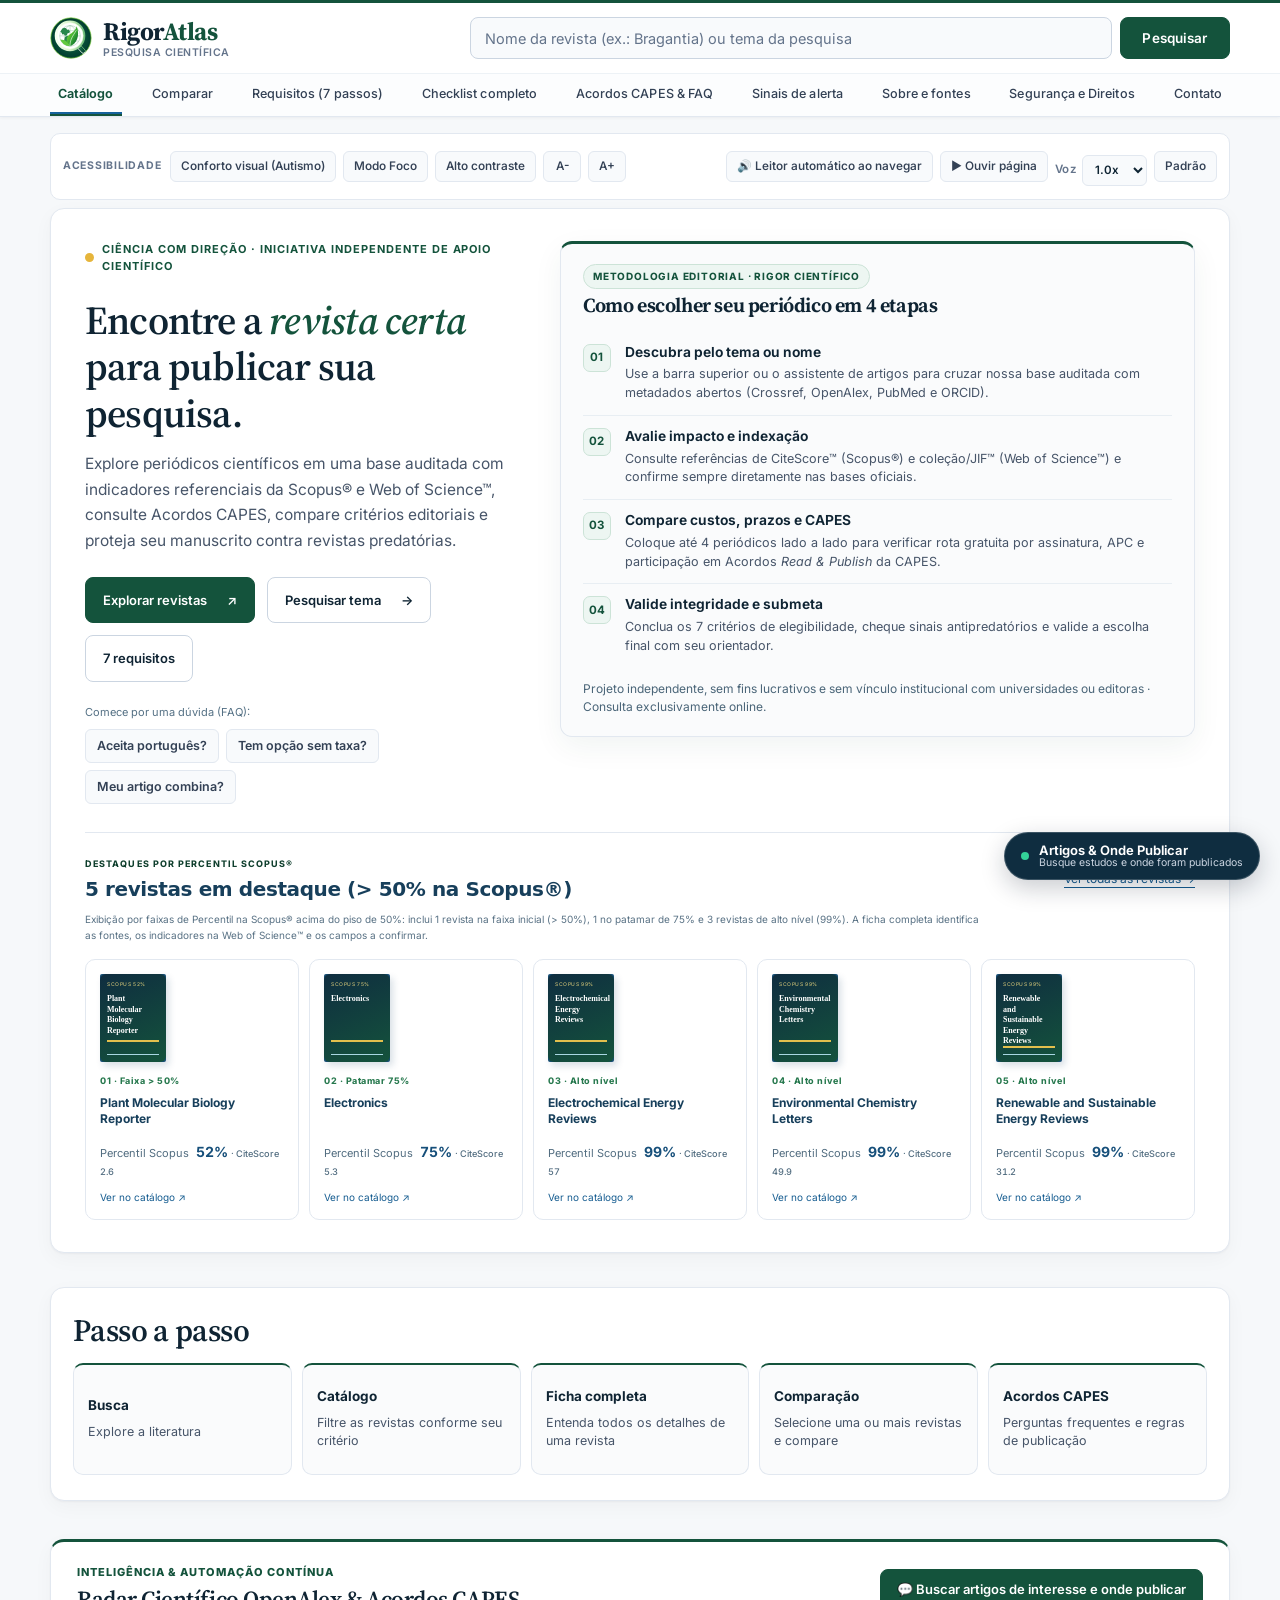
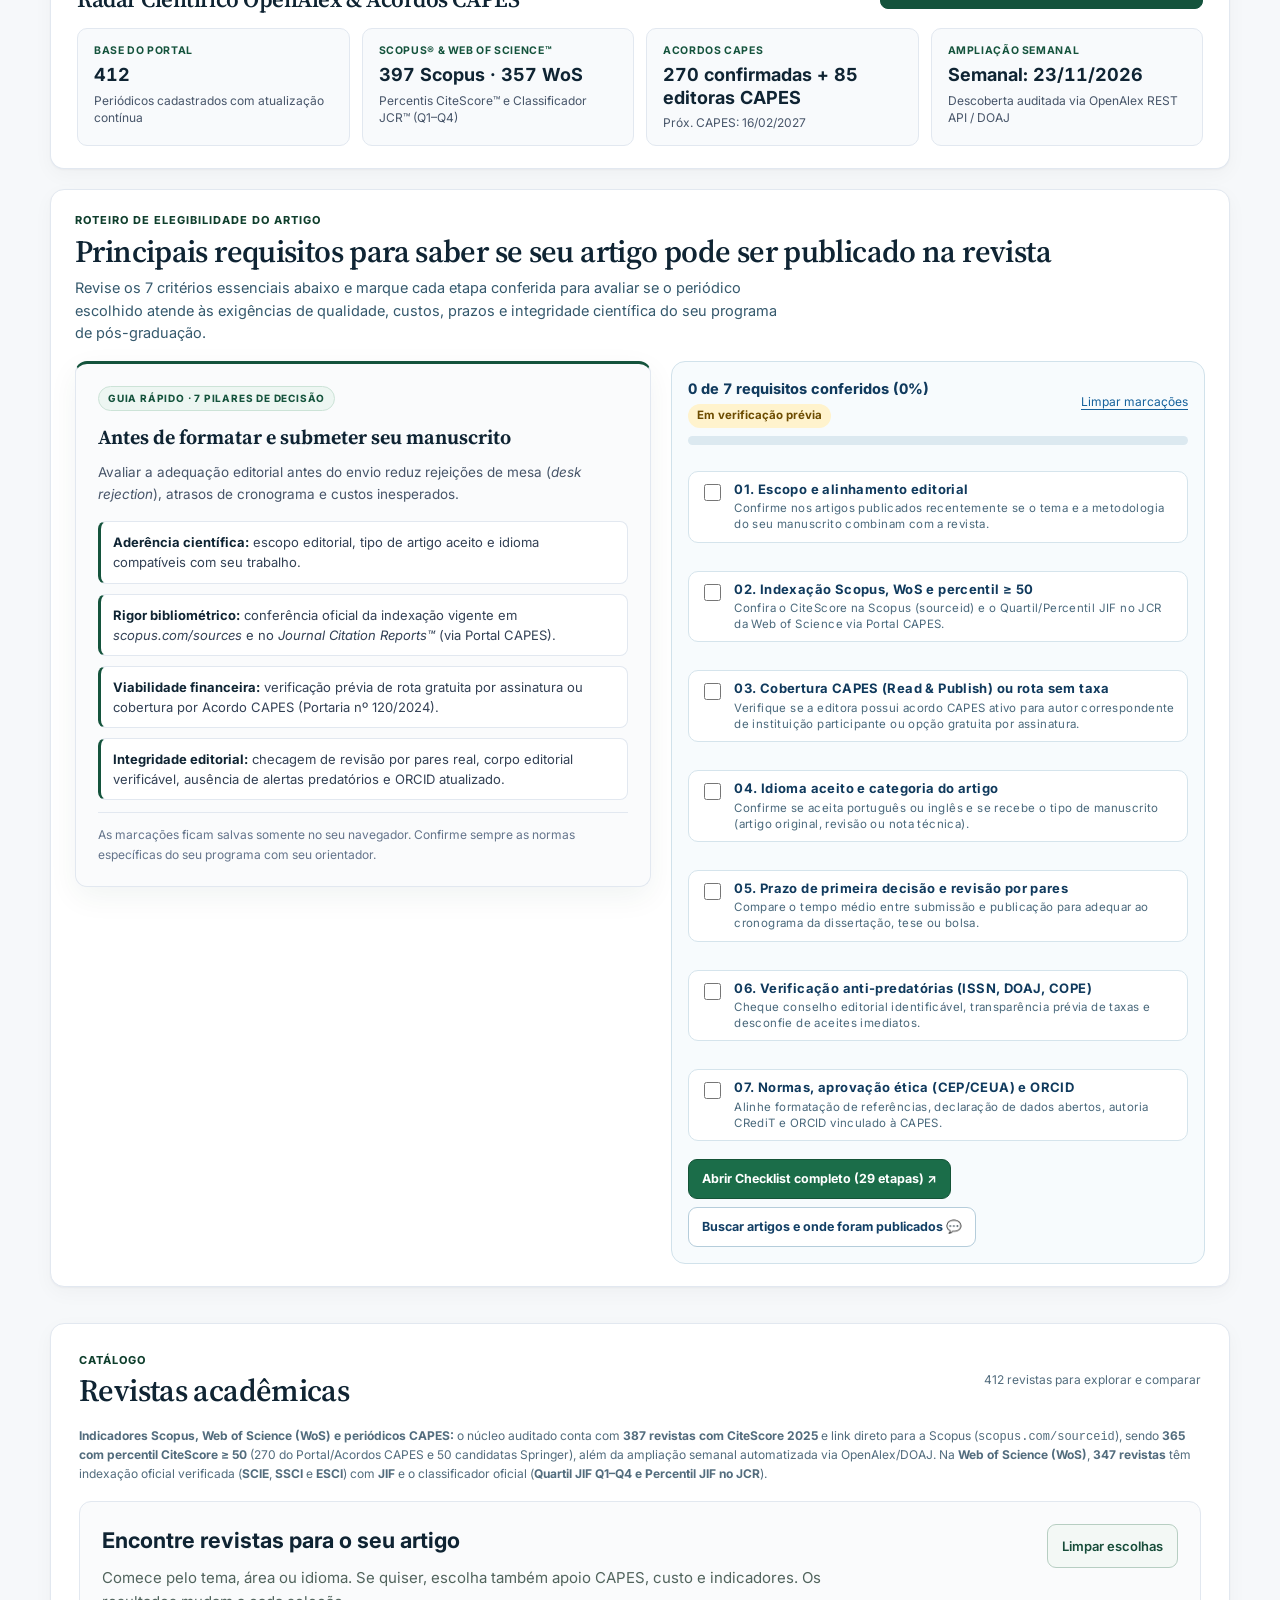
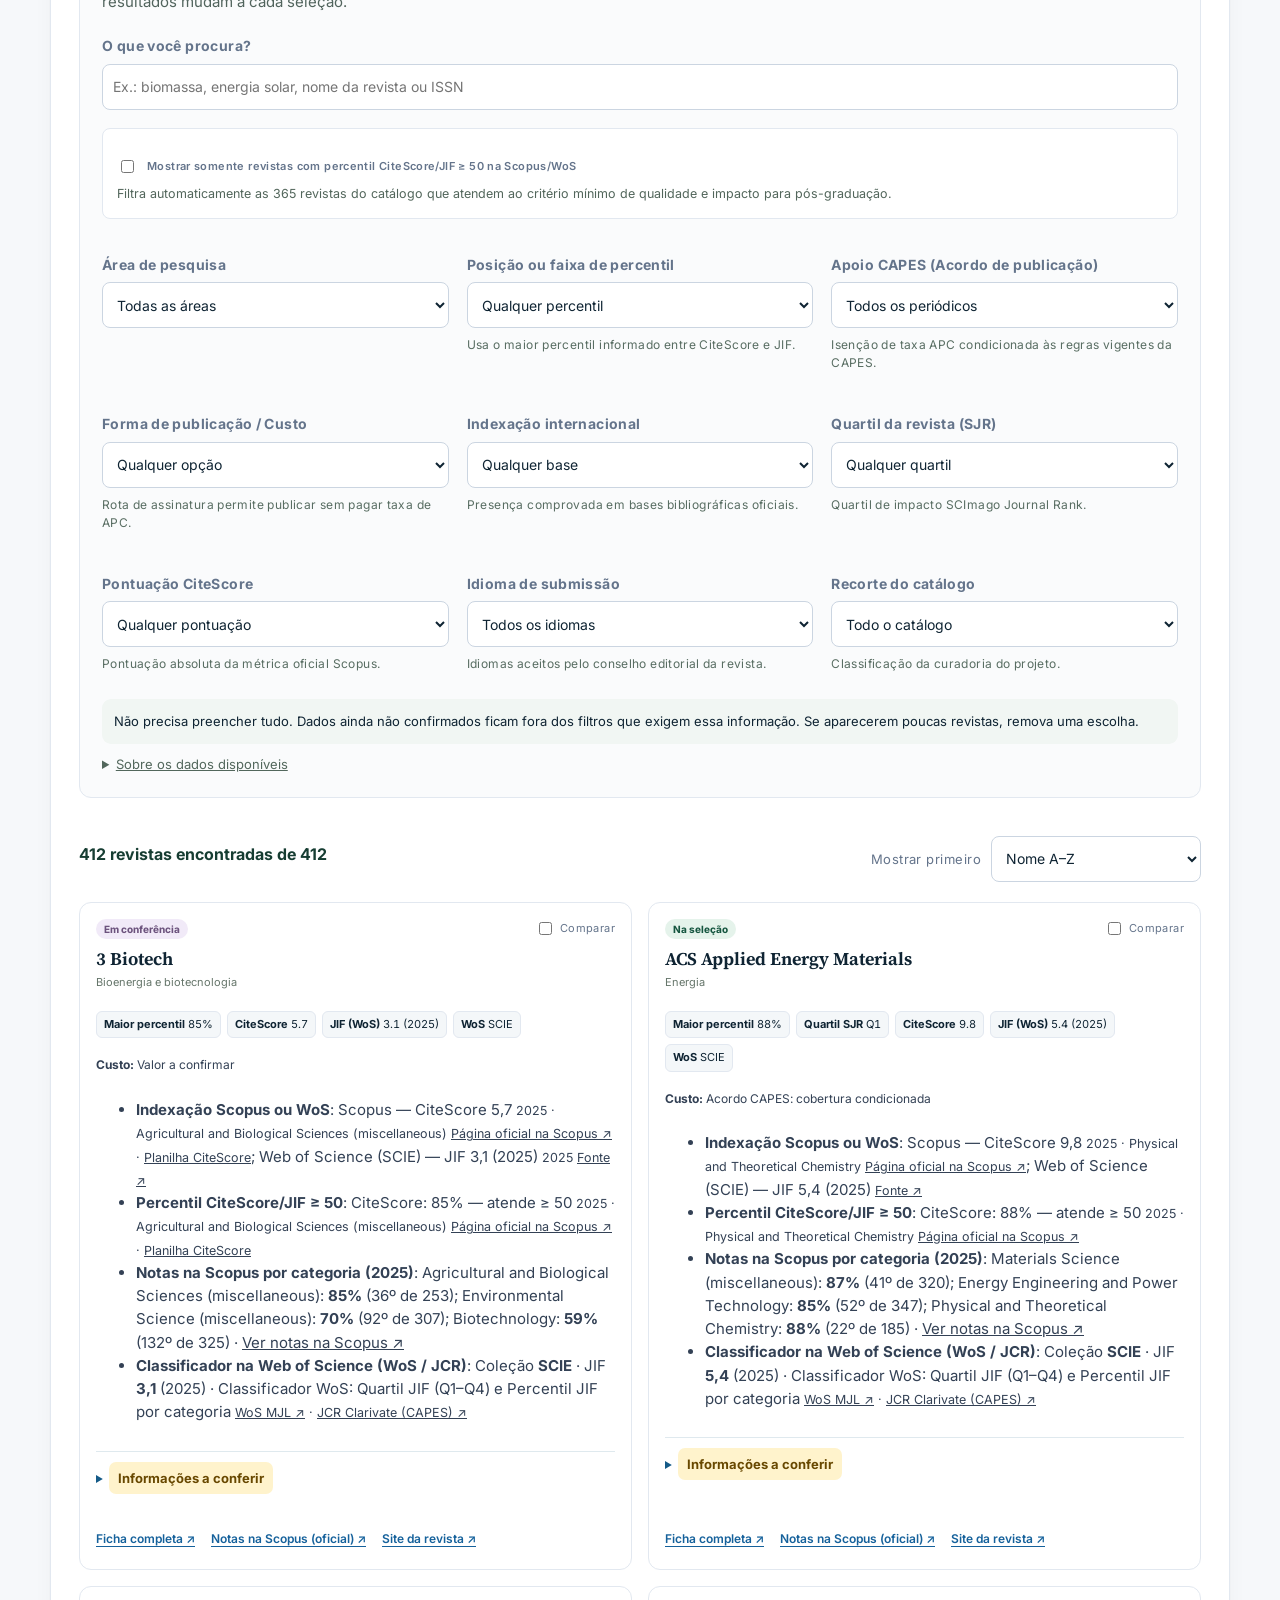
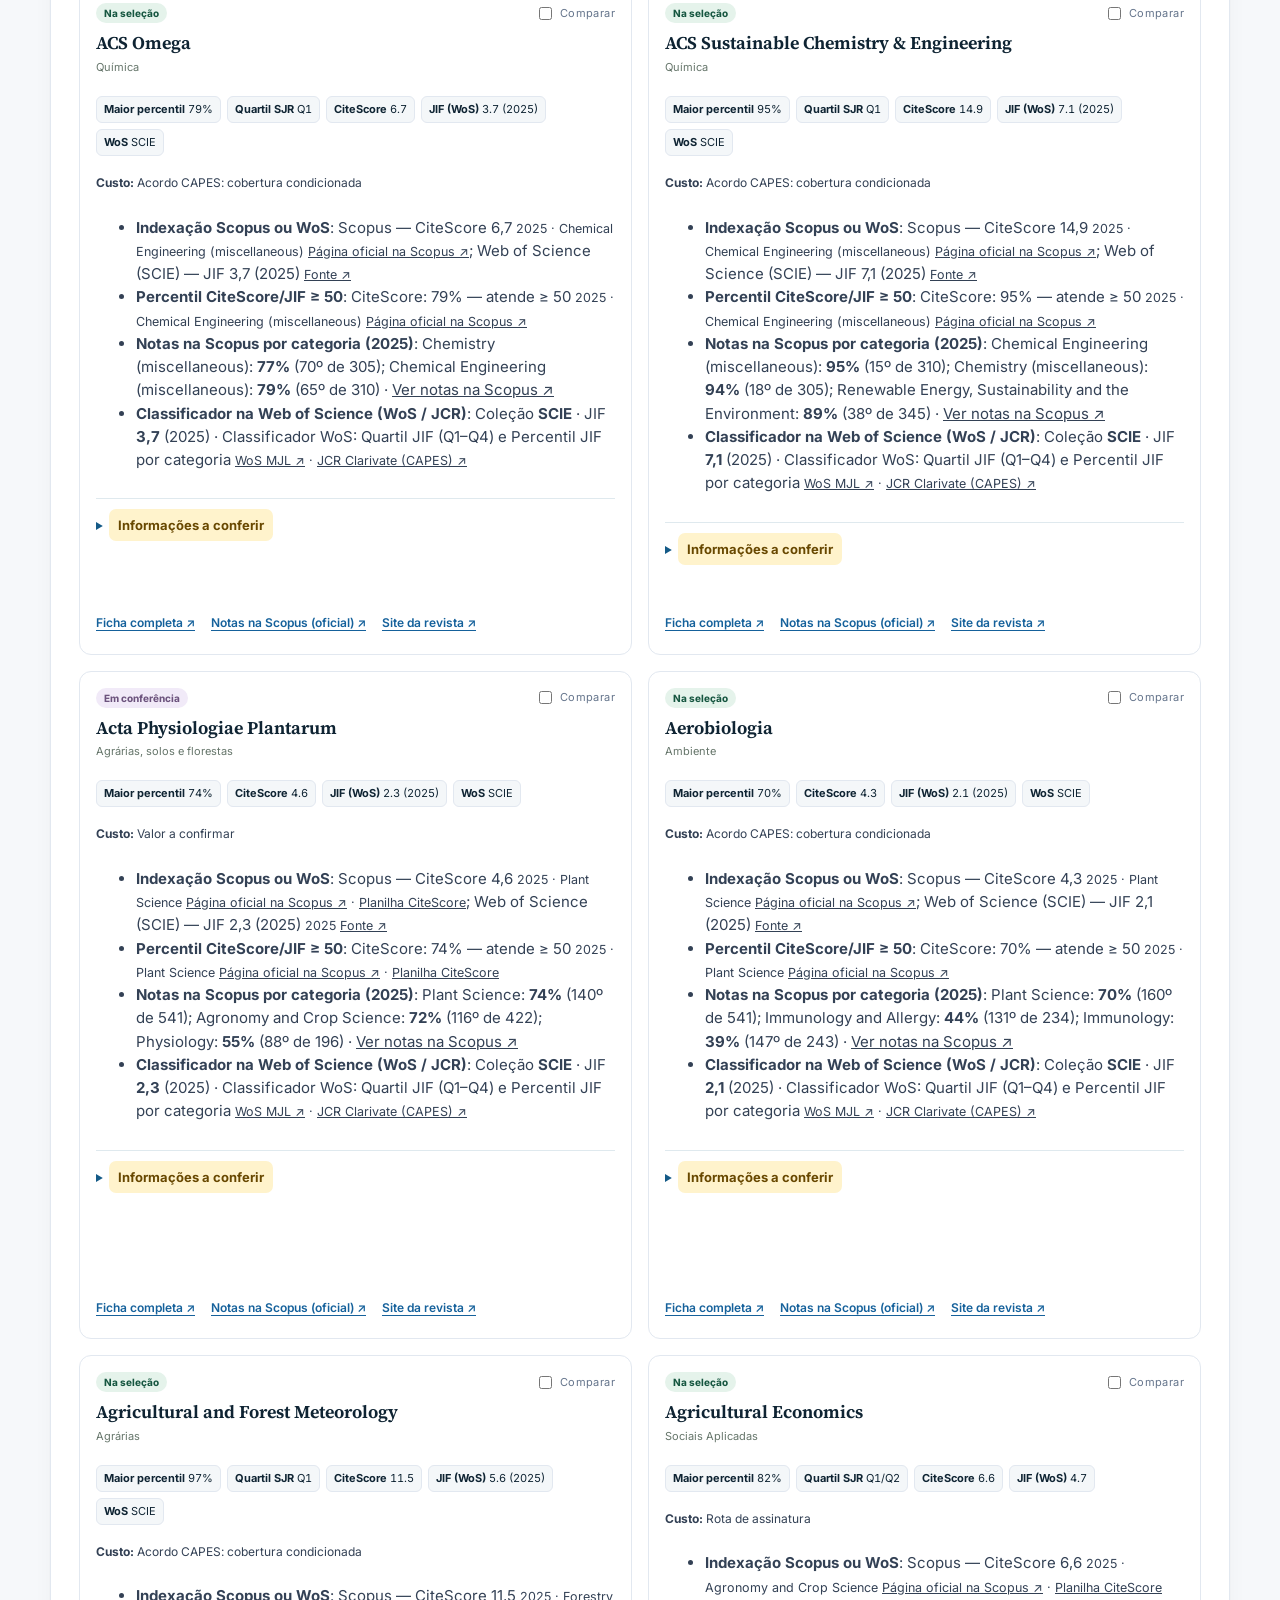
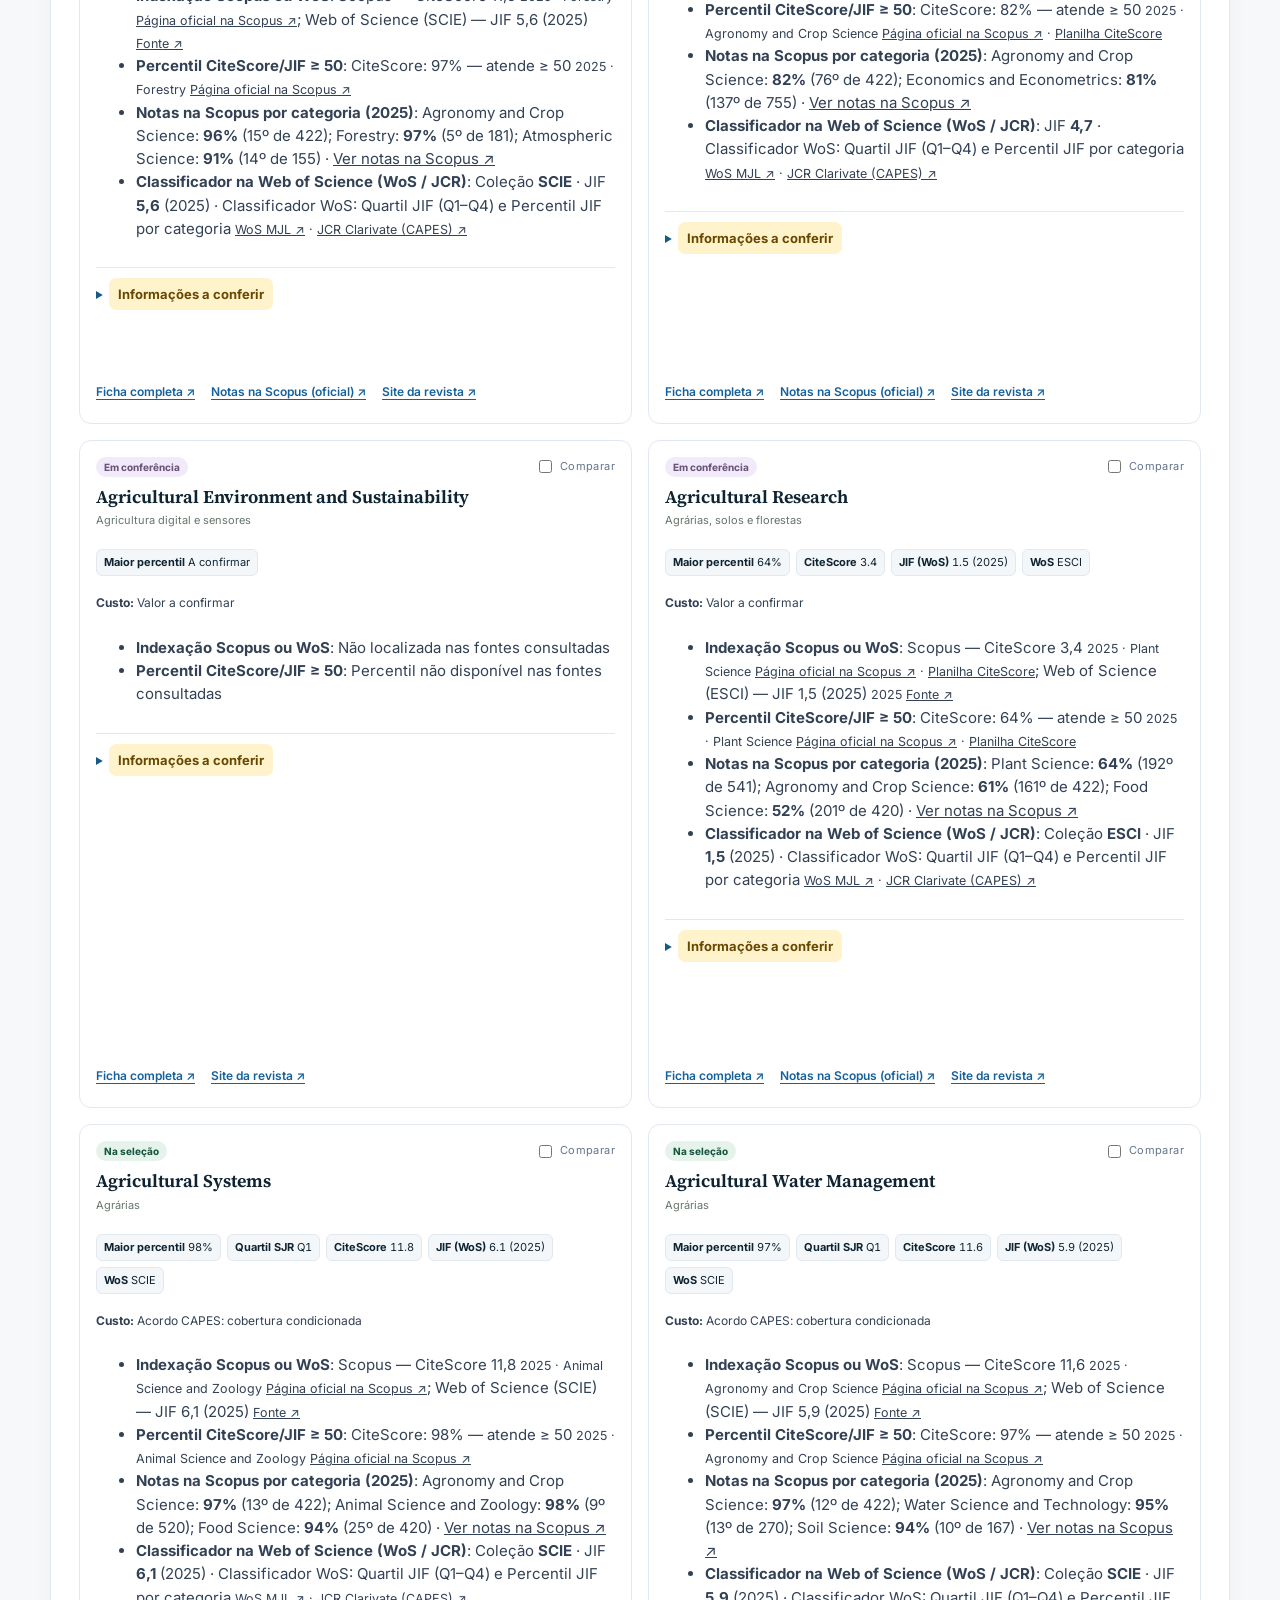
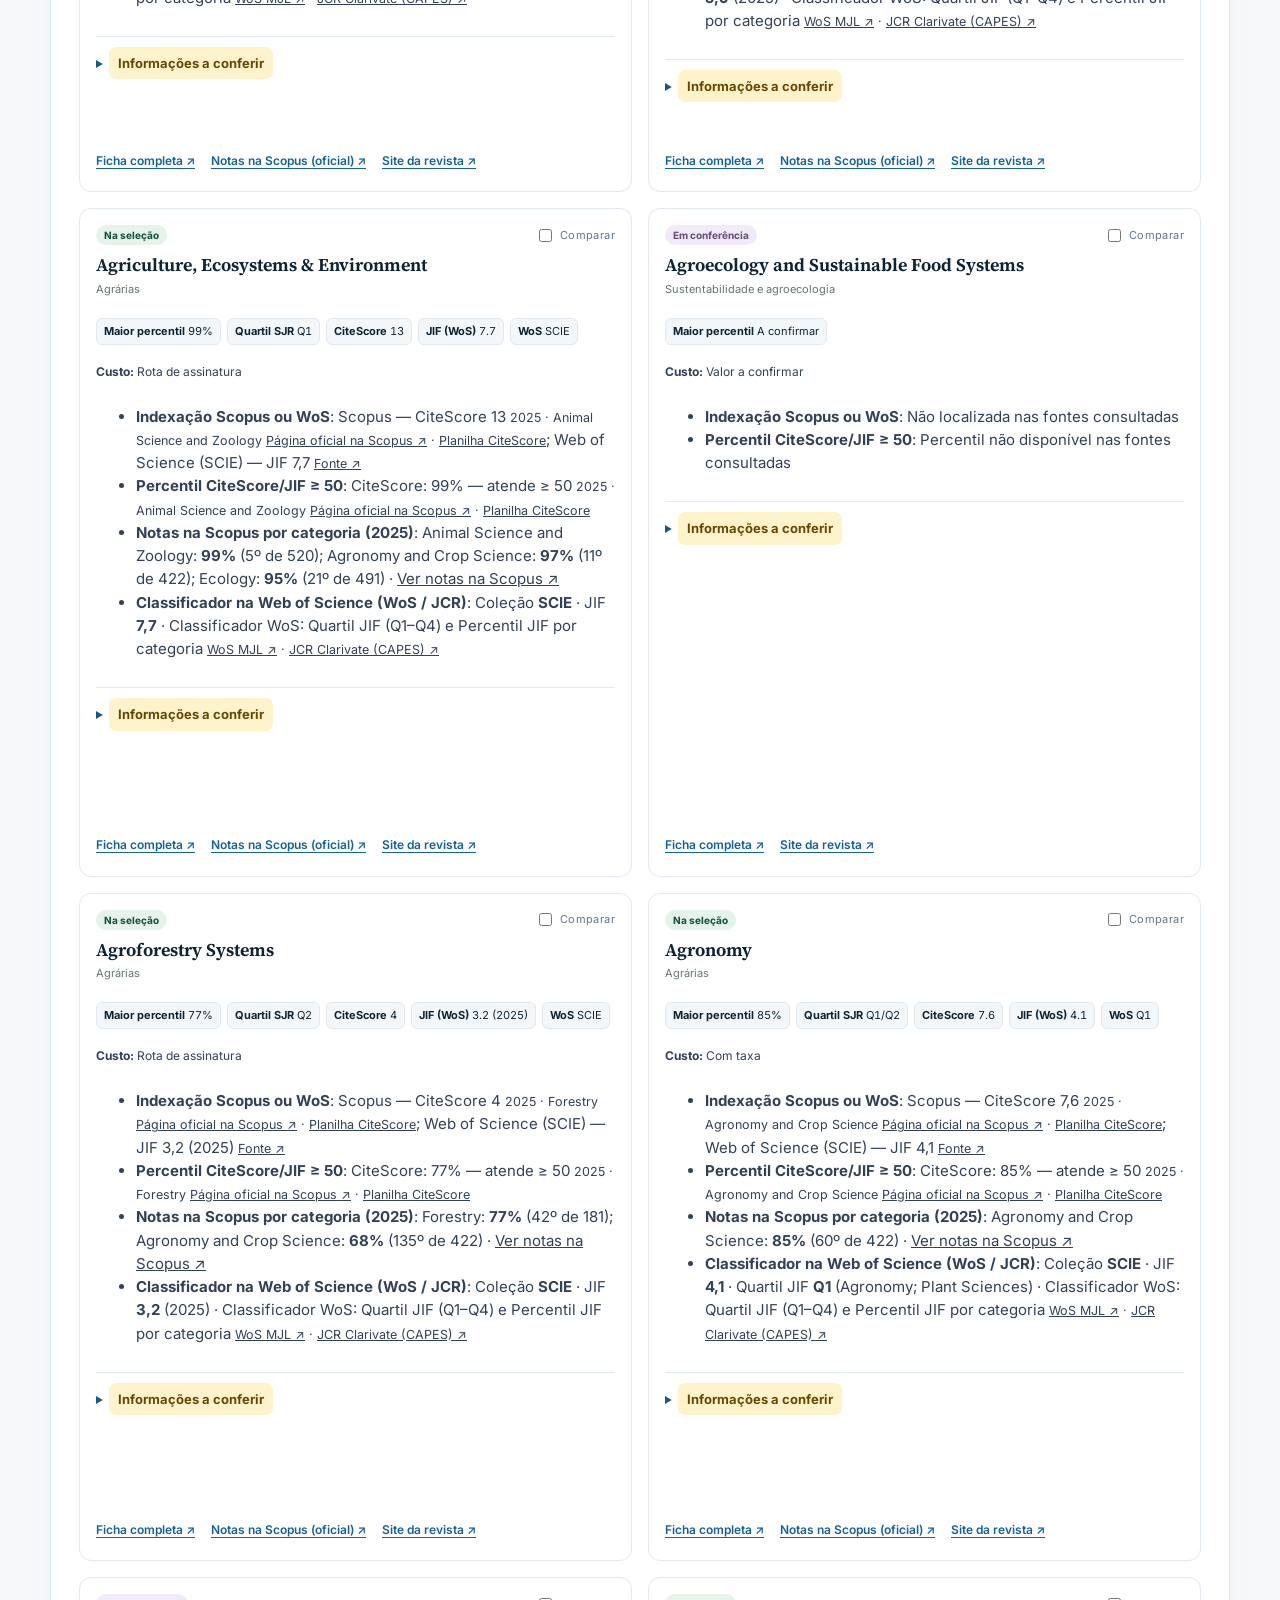
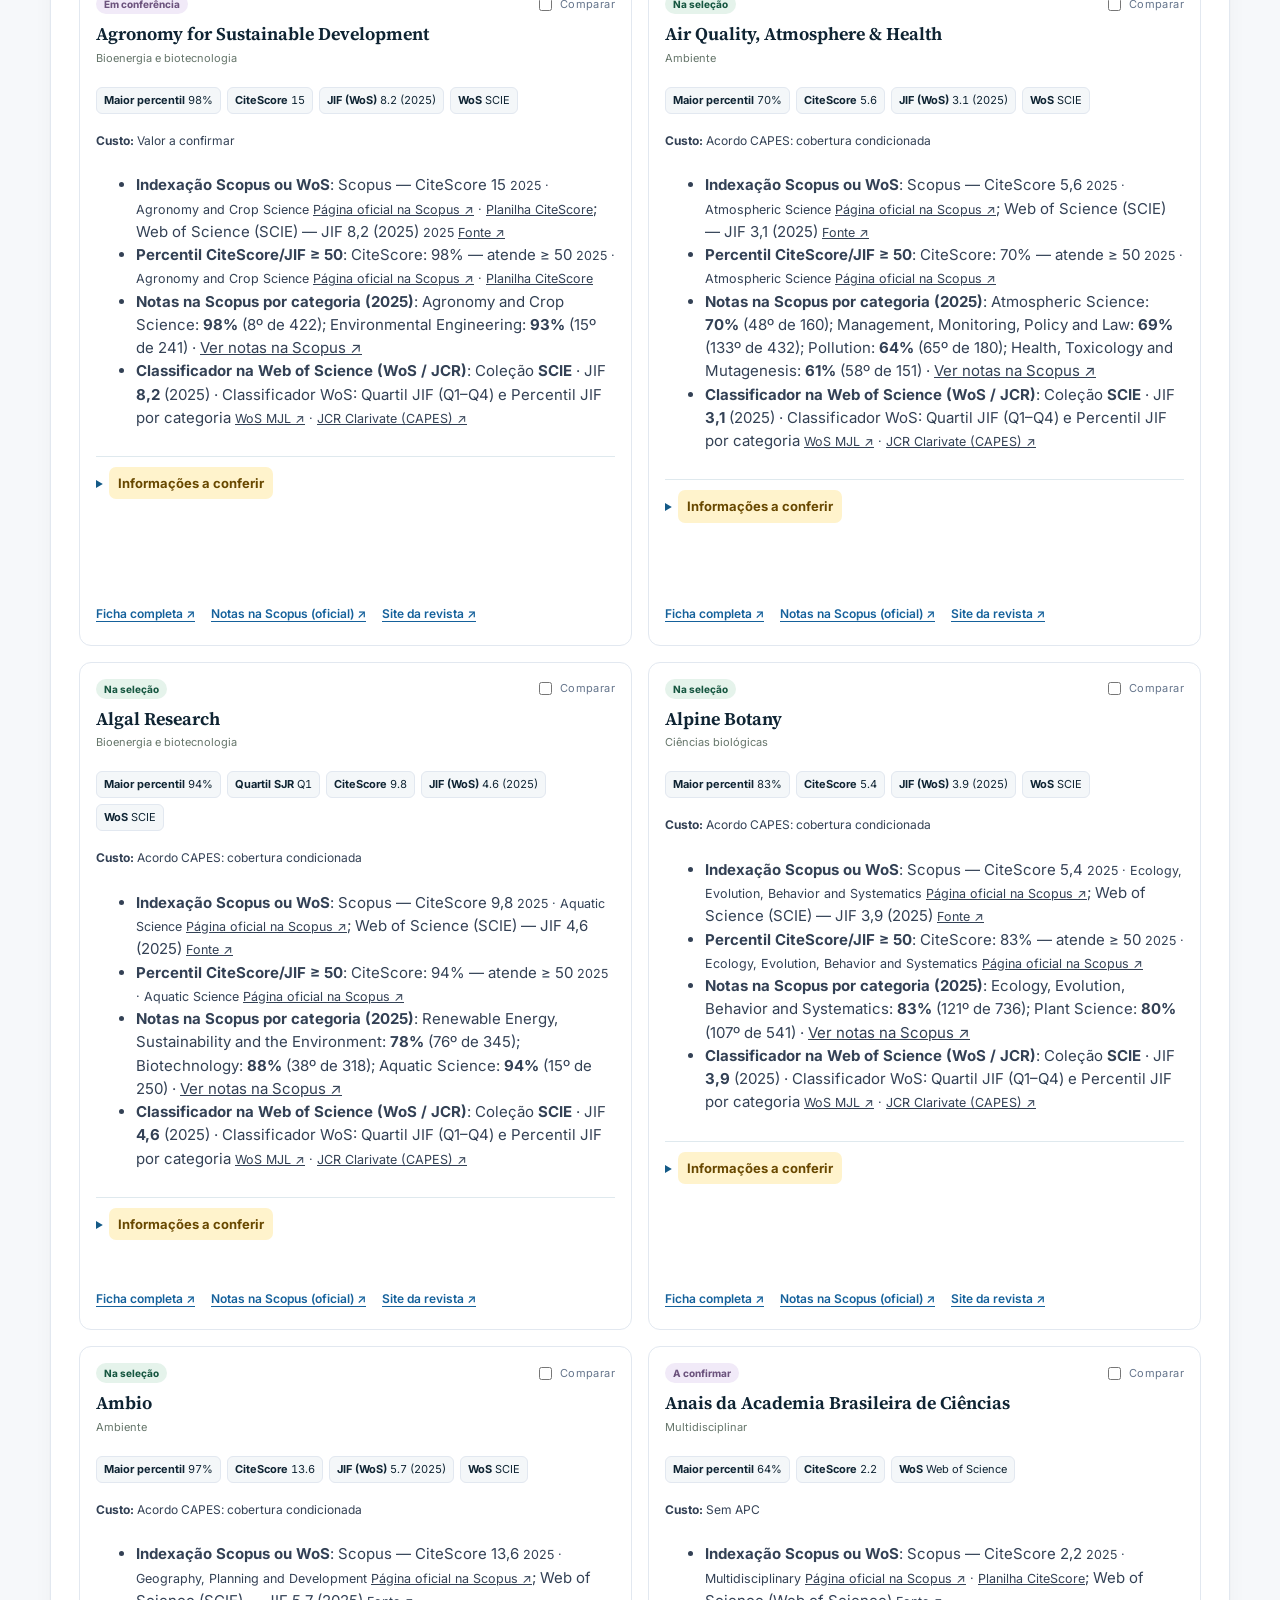
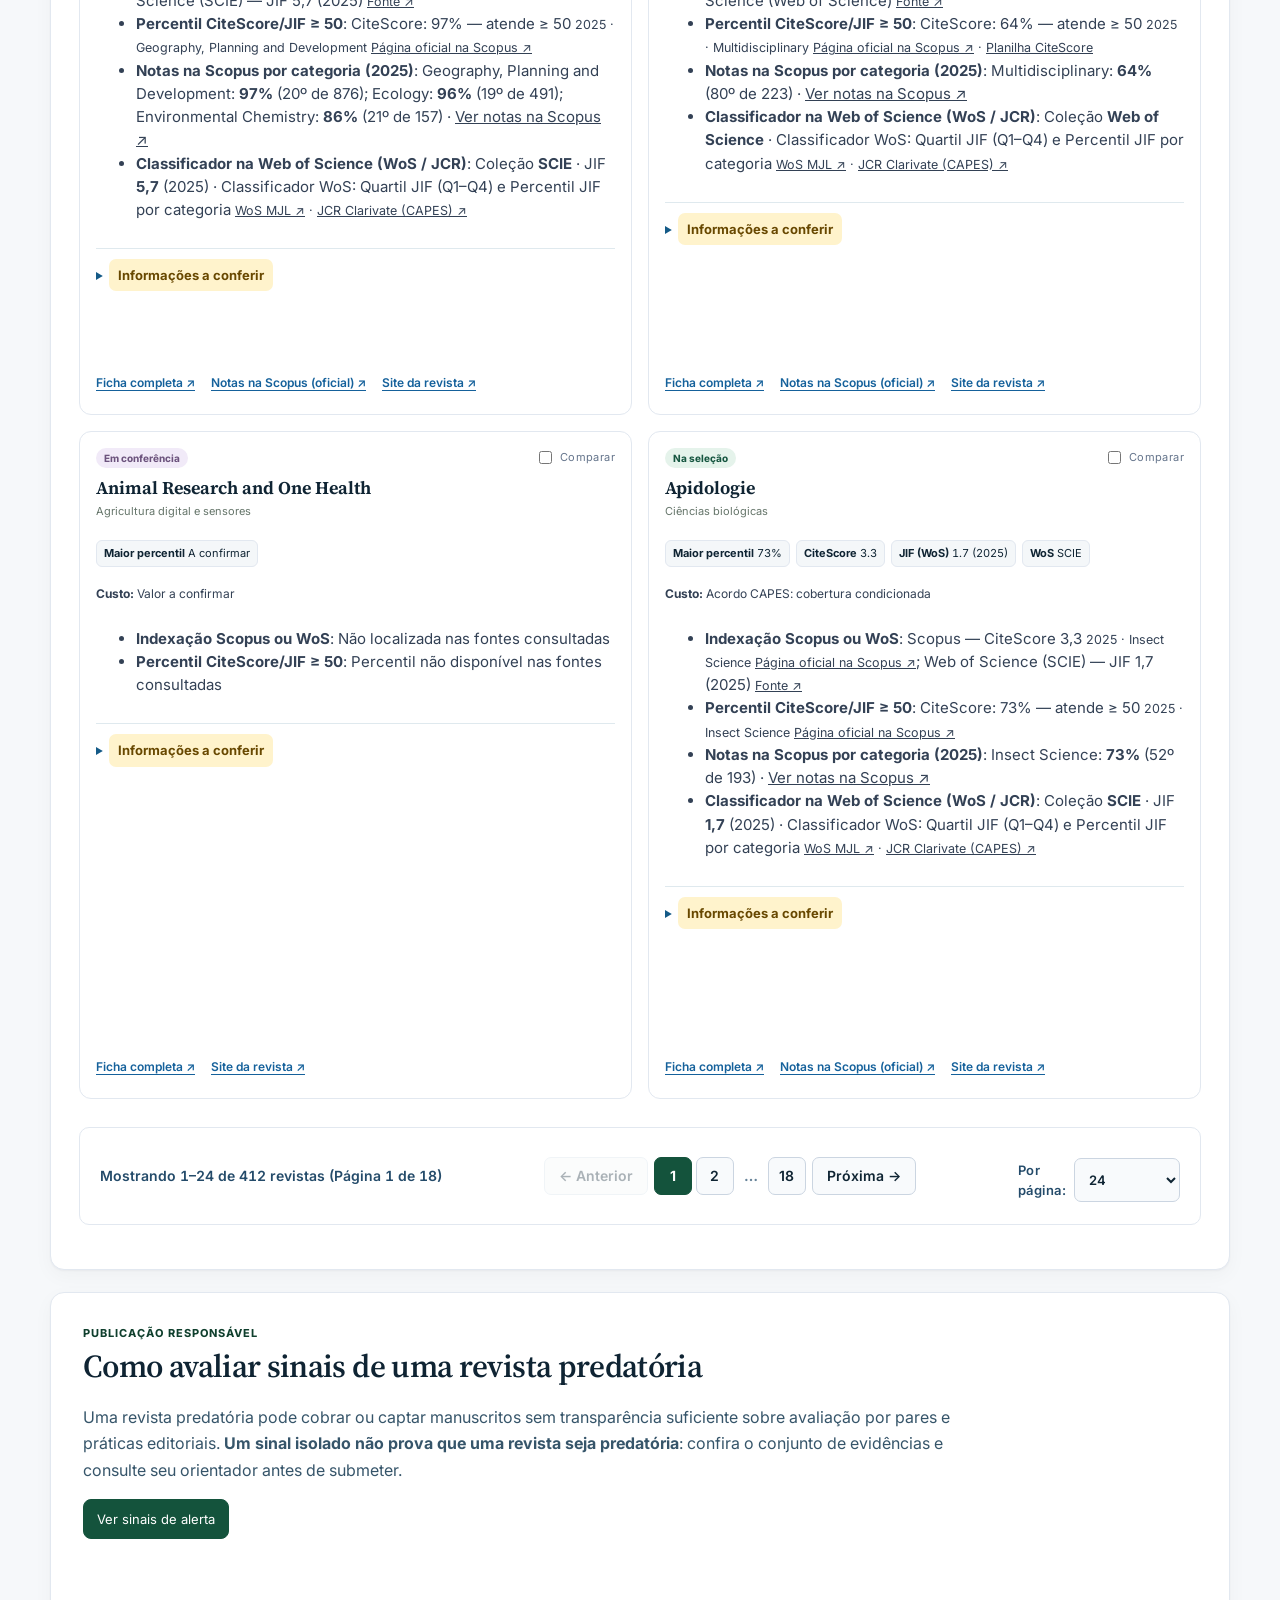
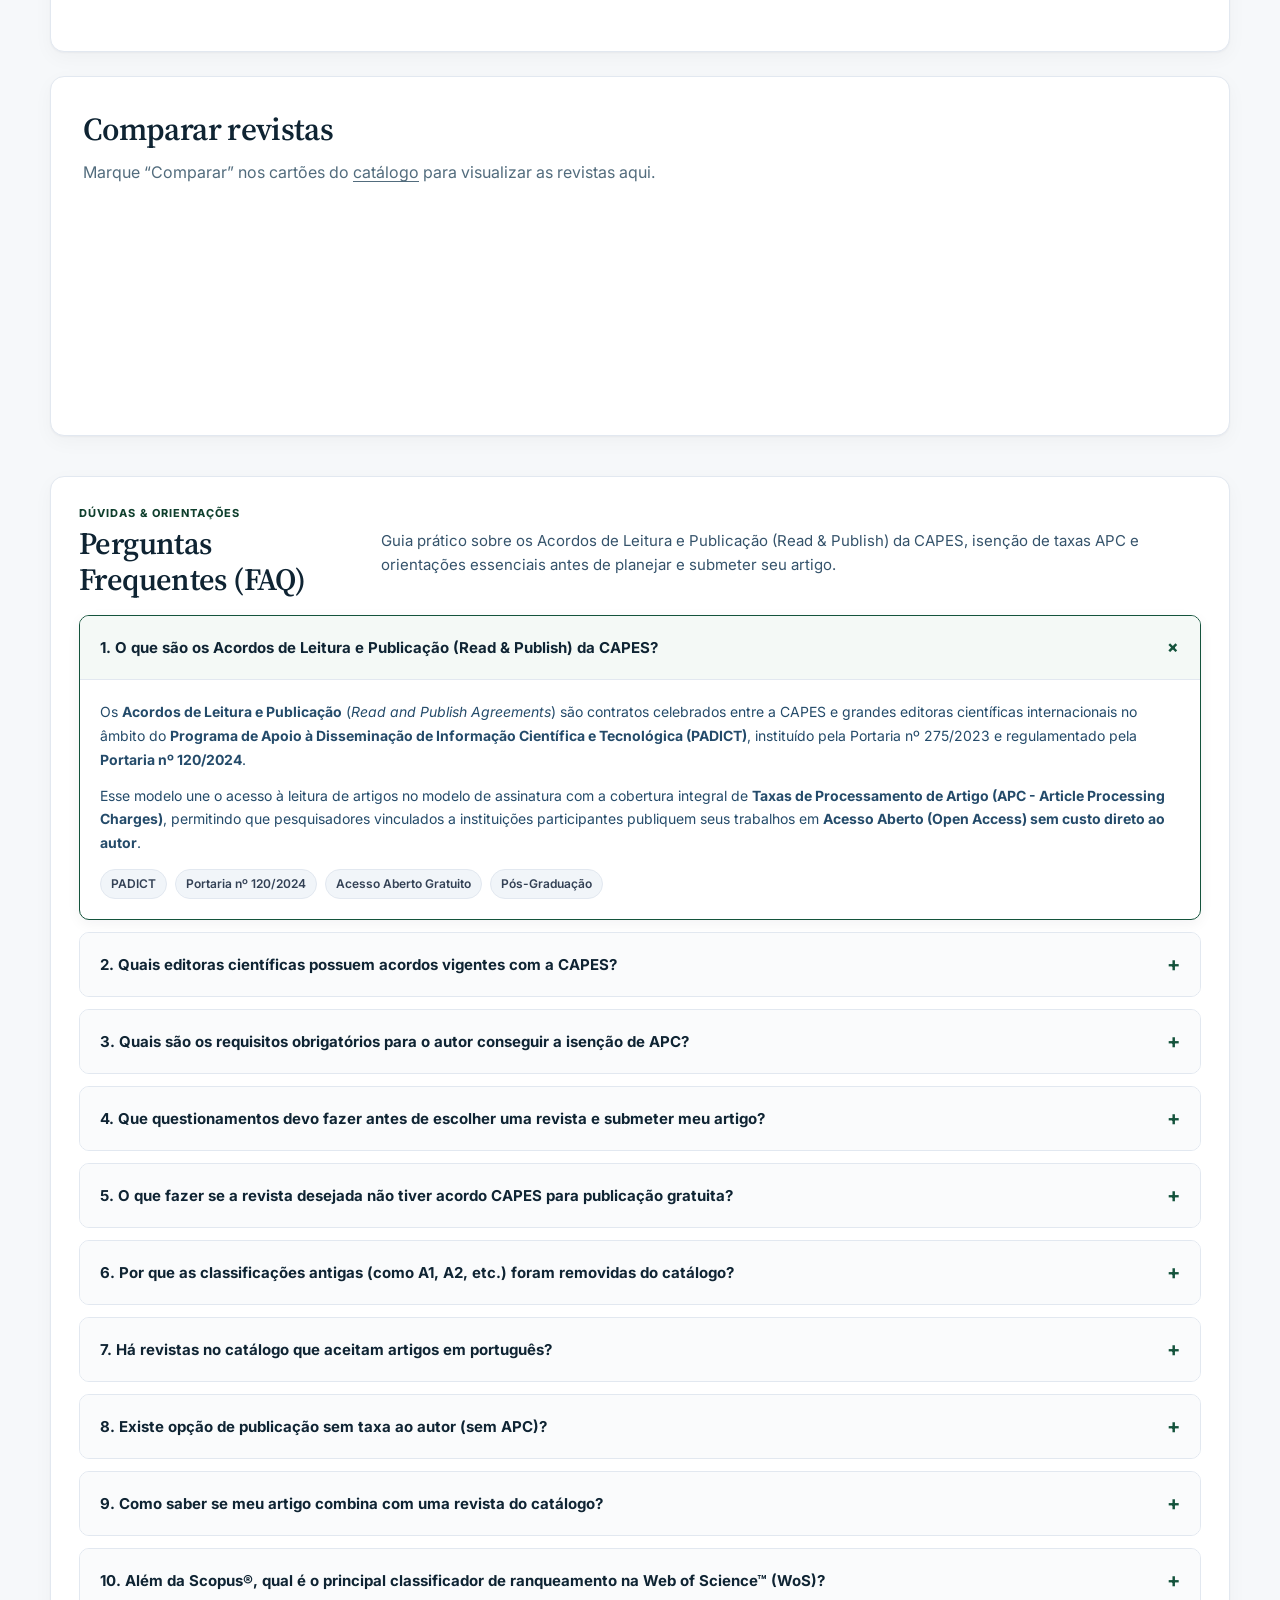
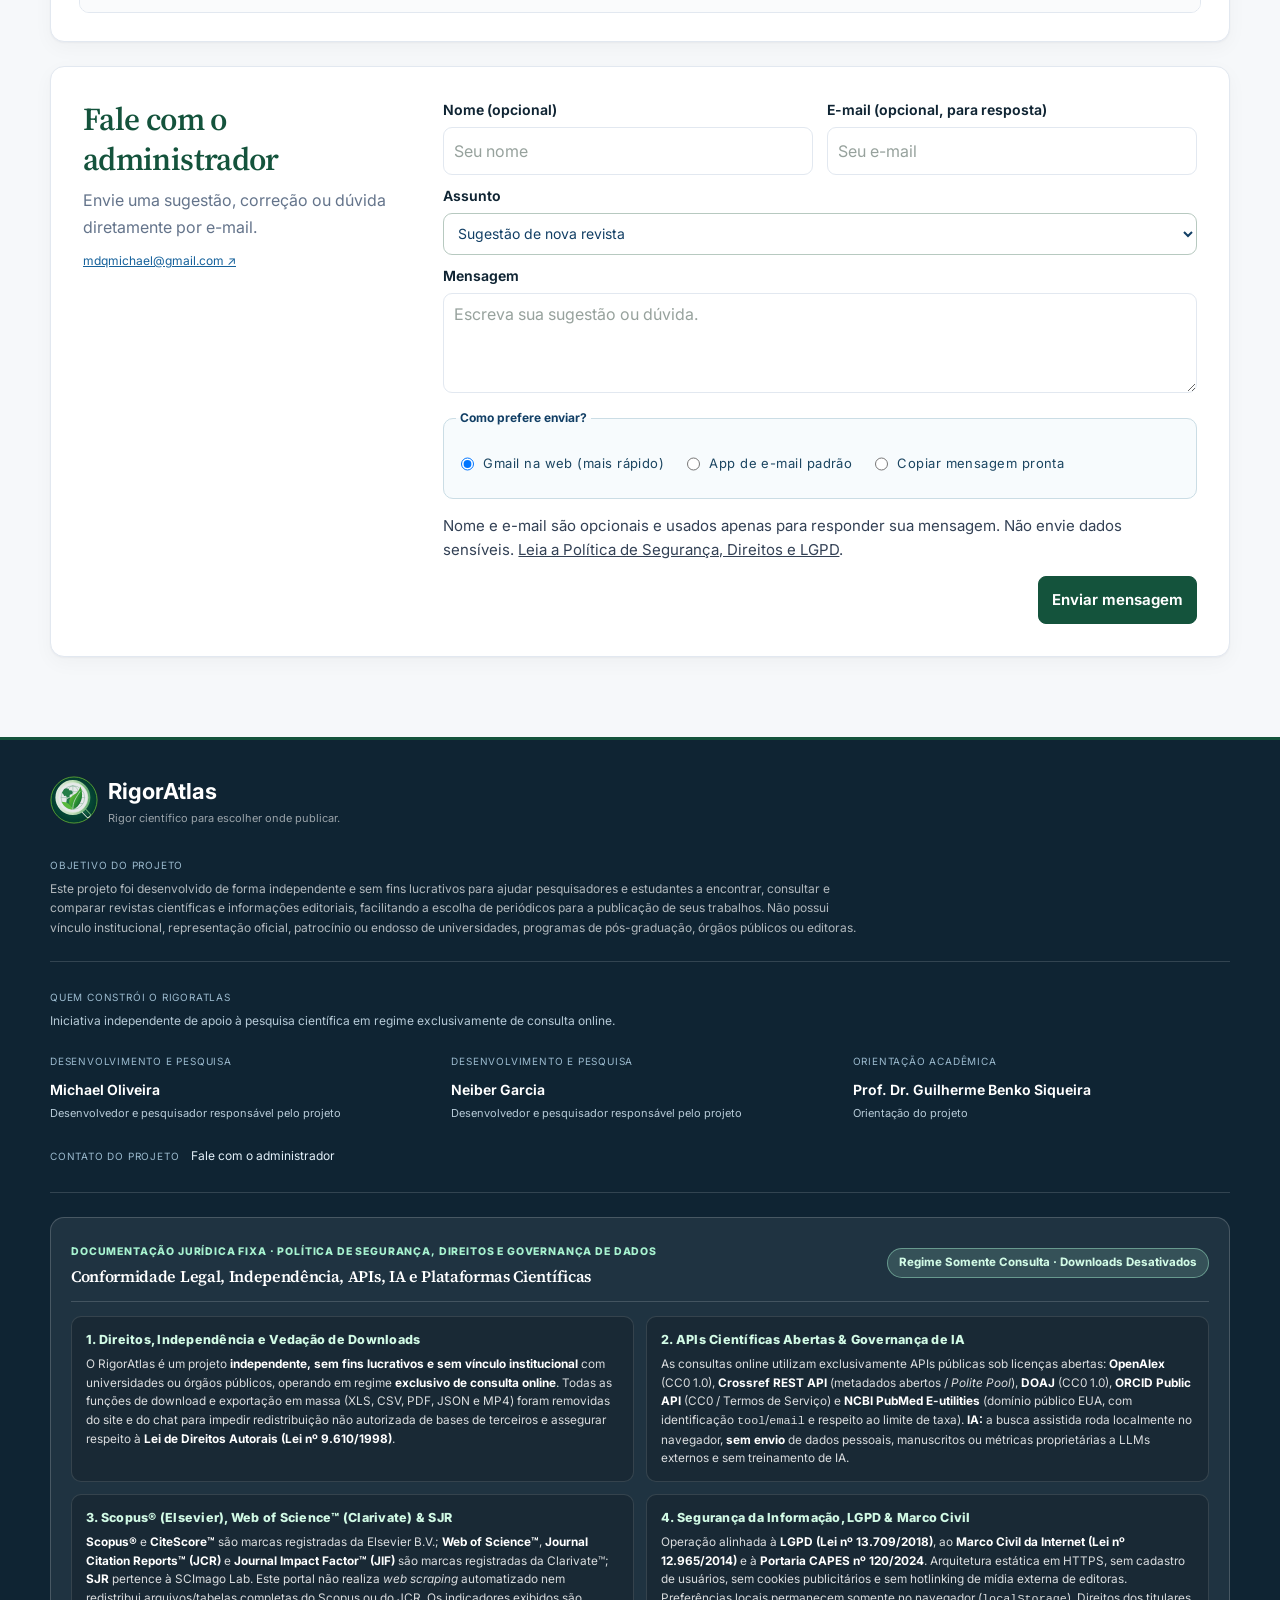
==== commit 5e16ed1b: "chore(ui): remover aviso superior da busca e incluir créditos da equipe sem vínculo institucional - " ====
--- a/index.html
+++ b/index.html
@@ -45,7 +45,6 @@
     </div>
     <div id="a11y-live" class="sr-only" role="status" aria-live="polite"></div>
   </section>
-  <p class="search-privacy">Este portal opera em regime <strong>somente consulta online (downloads desativados)</strong>. A pesquisa analisa primeiro nossa base auditada no seu navegador e consulta metadados abertos na API pública do Crossref, sem envio a IA generativa externa; não inclua dados pessoais ou conteúdo sigiloso. <a href="privacidade.html">Política de Segurança, Direitos e APIs</a>.</p>
   <div id="ai-status" class="ai-status" role="status" aria-live="polite" hidden></div><div id="ai-loading" class="ai-loading" role="status" aria-live="polite" hidden><span class="ai-spinner" aria-hidden="true"></span><div><strong>Estamos preparando sua pesquisa</strong><p>Buscando em nossa base auditada e consultando recursos da plataforma Crossref. A pesquisa pode levar alguns segundos até aparecer na tela, por favor aguarde.</p></div></div>
   <div id="ai-answer" class="ai-answer" aria-live="polite"></div>
 </div>
@@ -349,7 +348,7 @@
 </div>
 </form></section>
 </main>
-<footer class="site-footer"><div class="footer-inner"><div class="footer-brand"><img class="footer-logo" src="assets/img/logo-rigoratlas.svg?v=20261124" alt="" aria-hidden="true"><div><strong>RigorAtlas</strong><p>Rigor científico para escolher onde publicar.</p></div></div><div class="footer-objective"><span class="footer-label">Objetivo e independência</span><p>O RigorAtlas é uma iniciativa independente e sem fins lucrativos desenvolvida para auxiliar pesquisadores e estudantes a consultar e comparar periódicos científicos e informações editoriais. Não possui vínculo institucional, representação oficial, patrocínio ou endosso de universidades, programas de pós-graduação, órgãos públicos ou editoras.</p></div><div class="project-credits" aria-label="Responsável pela iniciativa"><div class="credits-heading"><span class="footer-label">Projeto independente</span><p>Plataforma aberta de apoio à pesquisa científica em regime exclusivamente de consulta online.</p></div><div class="credit-person"><span class="footer-label">Desenvolvimento e manutenção</span><strong>Michael Oliveira</strong><small>Responsável técnico e curadoria independente do projeto</small></div><div class="credits-contact"><span class="footer-label">Contato</span><a href="#sugerir">Fale com o administrador</a></div></div>
+<footer class="site-footer"><div class="footer-inner"><div class="footer-brand"><img class="footer-logo" src="assets/img/logo-rigoratlas.svg?v=20261124" alt="" aria-hidden="true"><div><strong>RigorAtlas</strong><p>Rigor científico para escolher onde publicar.</p></div></div><div class="footer-objective"><span class="footer-label">Objetivo do projeto</span><p>Este projeto foi desenvolvido de forma independente e sem fins lucrativos para ajudar pesquisadores e estudantes a encontrar, consultar e comparar revistas científicas e informações editoriais, facilitando a escolha de periódicos para a publicação de seus trabalhos. Não possui vínculo institucional, representação oficial, patrocínio ou endosso de universidades, programas de pós-graduação, órgãos públicos ou editoras.</p></div><div class="project-credits" aria-label="Equipe do projeto"><div class="credits-heading"><span class="footer-label">Quem constrói o RigorAtlas</span><p>Iniciativa independente de apoio à pesquisa científica em regime exclusivamente de consulta online.</p></div><div class="credit-person"><span class="footer-label">Desenvolvimento e pesquisa</span><strong>Michael Oliveira</strong><small>Desenvolvedor e pesquisador responsável pelo projeto</small></div><div class="credit-person"><span class="footer-label">Desenvolvimento e pesquisa</span><strong>Neiber Garcia</strong><small>Desenvolvedor e pesquisador responsável pelo projeto</small></div><div class="credit-person"><span class="footer-label">Orientação acadêmica</span><strong>Prof. Dr. Guilherme Benko Siqueira</strong><small>Orientação do projeto</small></div><div class="credits-contact"><span class="footer-label">Contato do projeto</span><a href="#sugerir">Fale com o administrador</a></div></div>
 <section class="legal-compliance-footer" aria-labelledby="legal-footer-title">
   <div class="legal-compliance-head">
     <div>
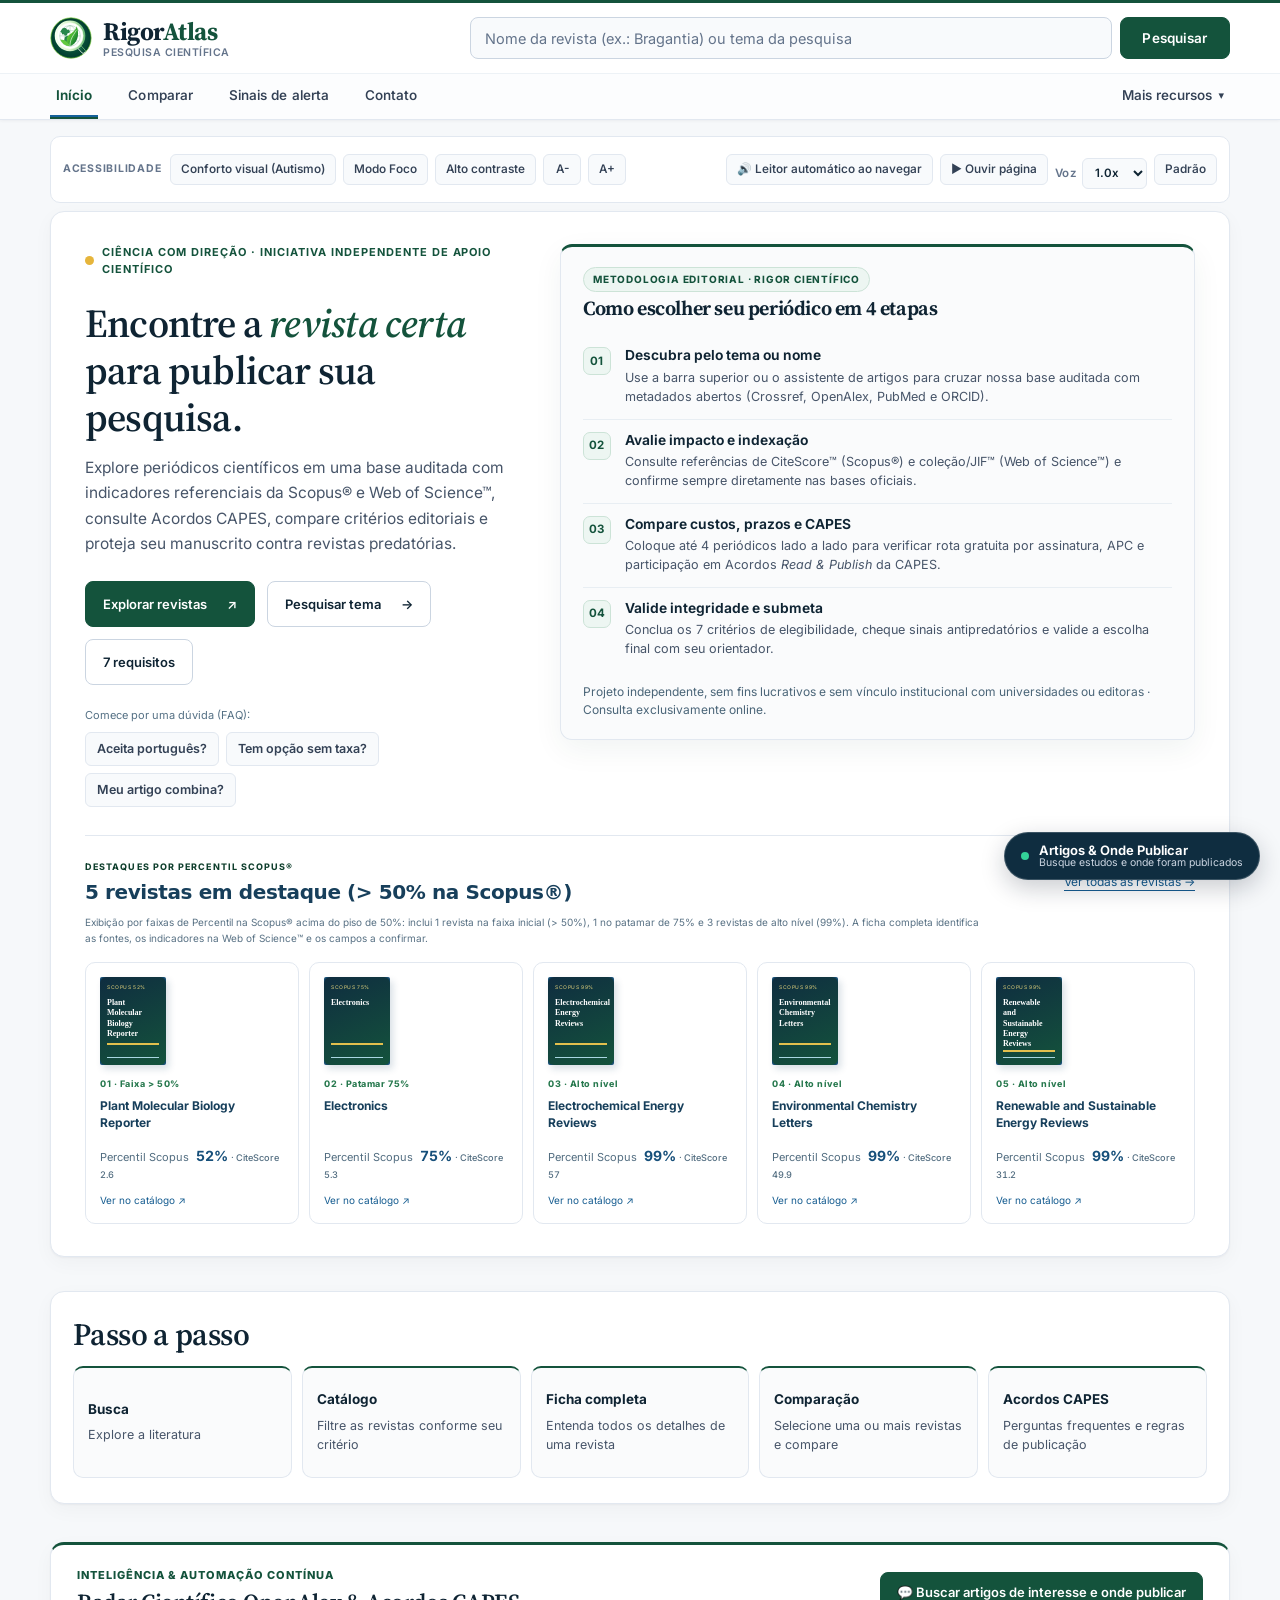
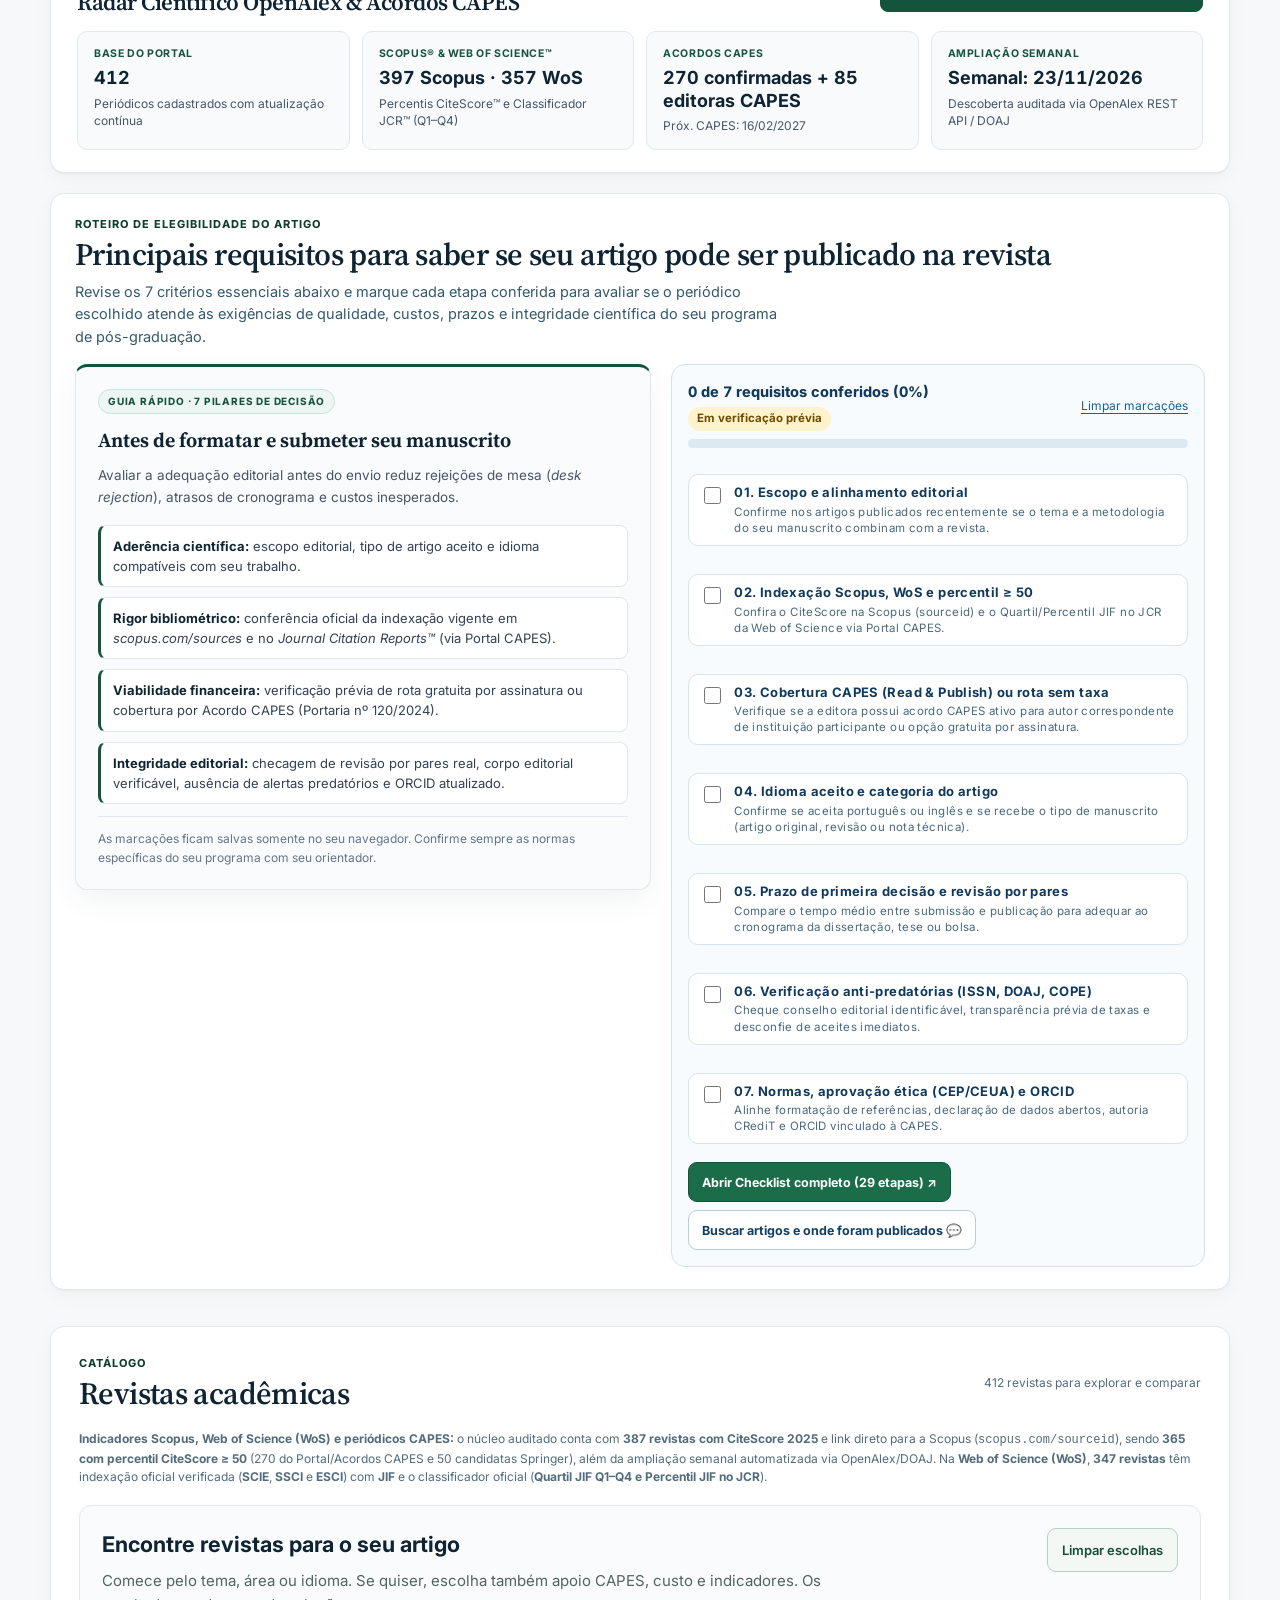
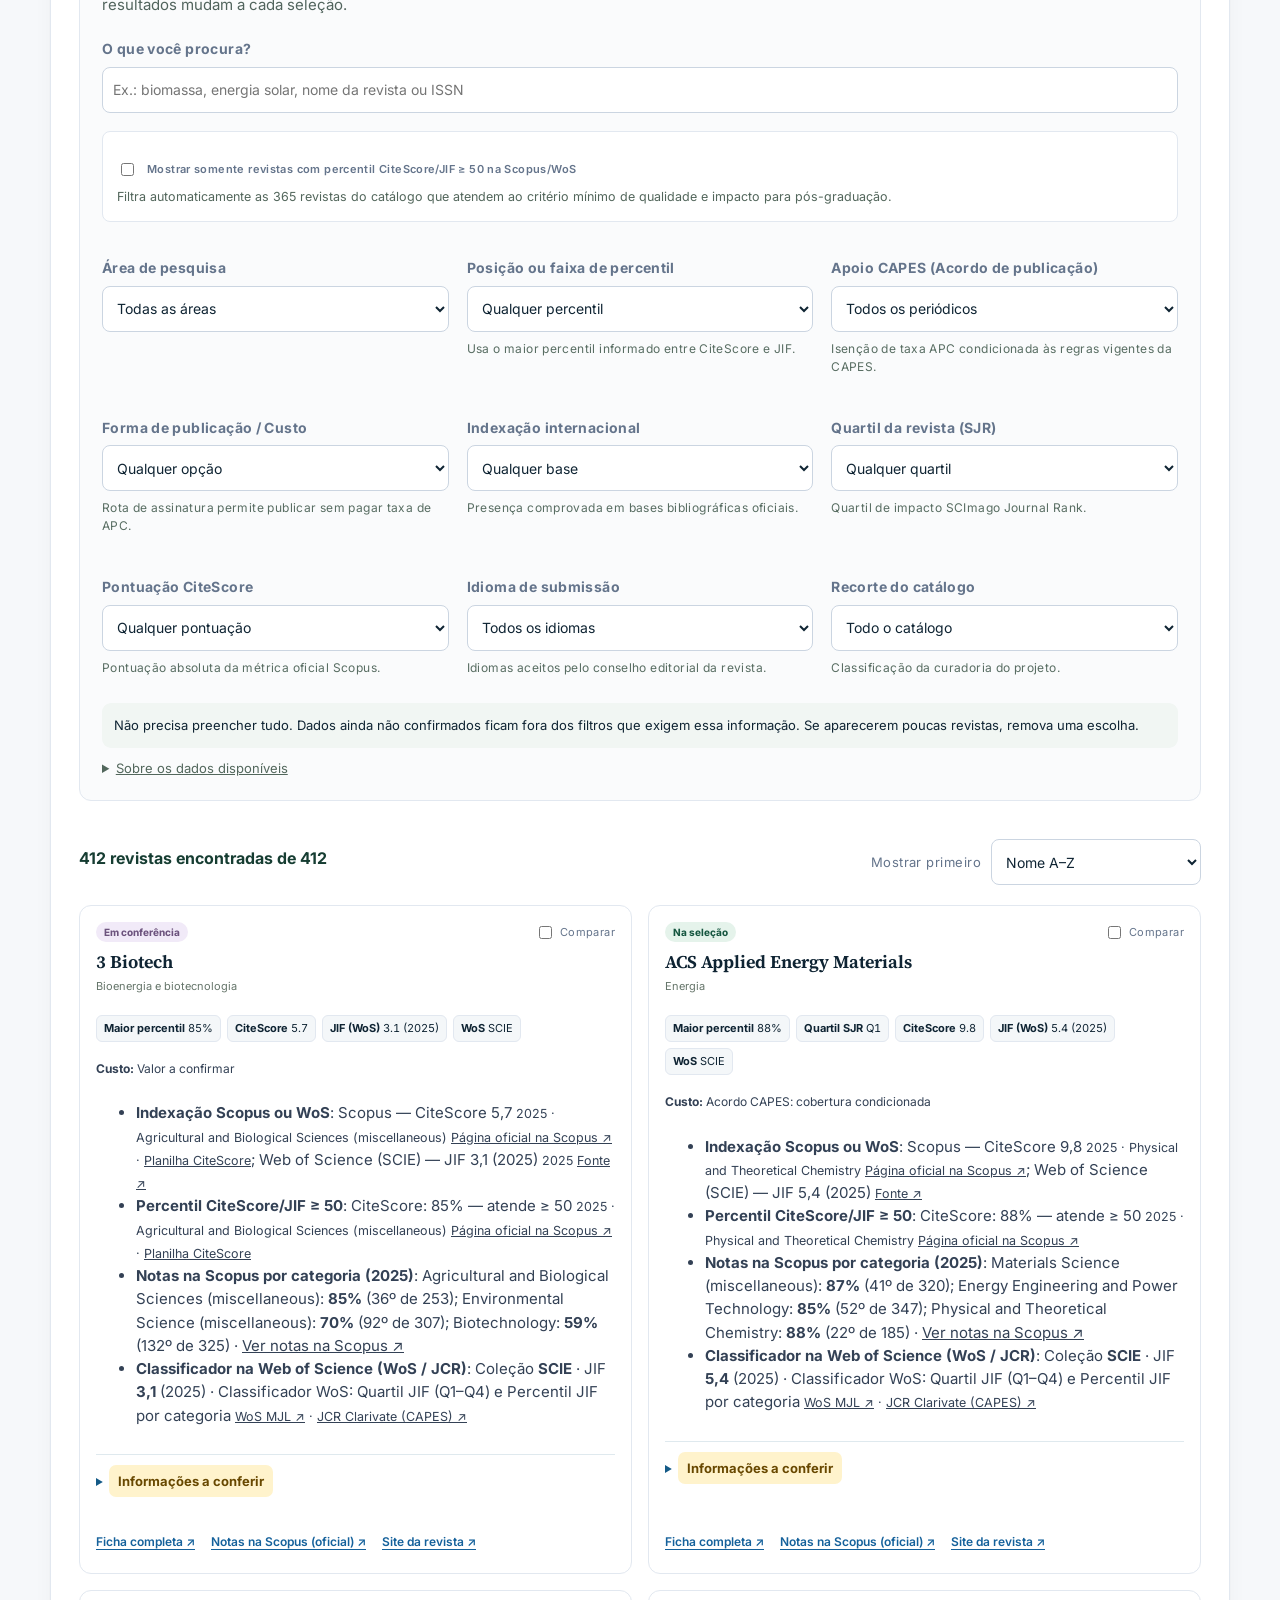
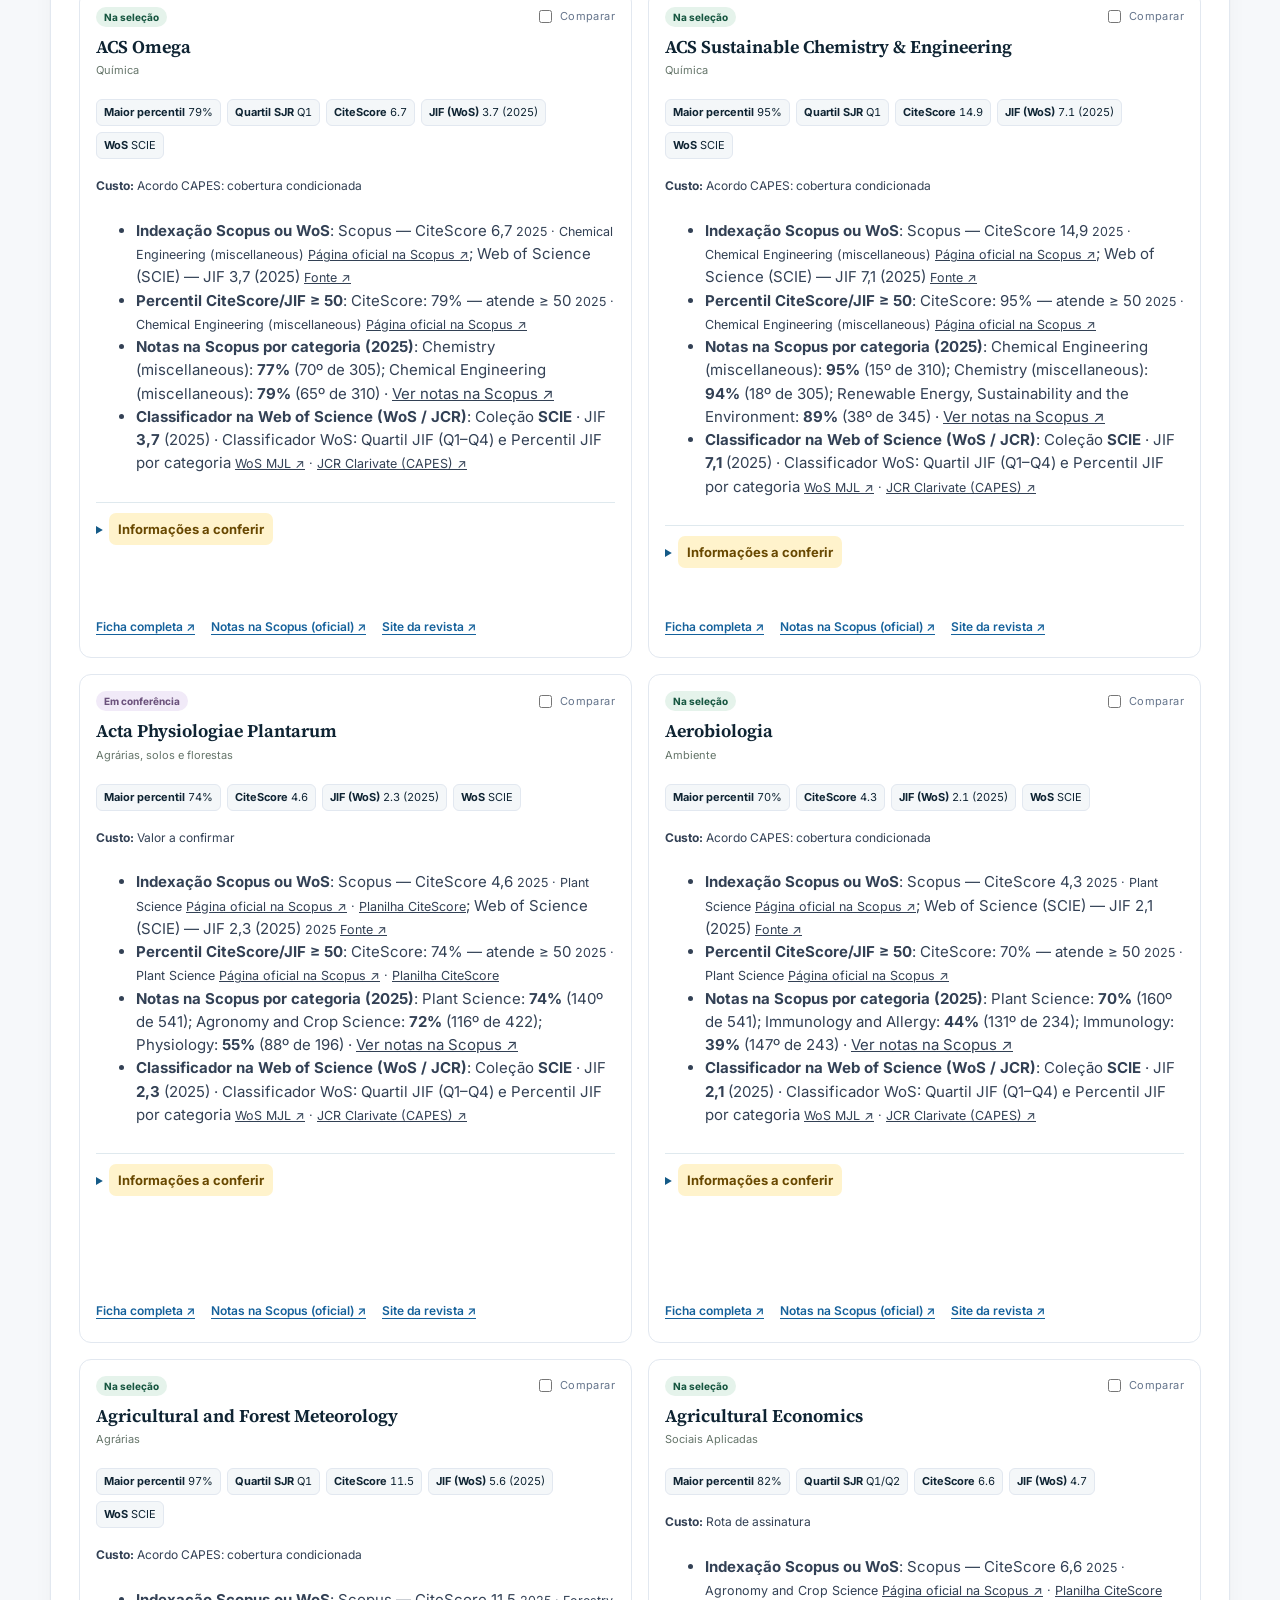
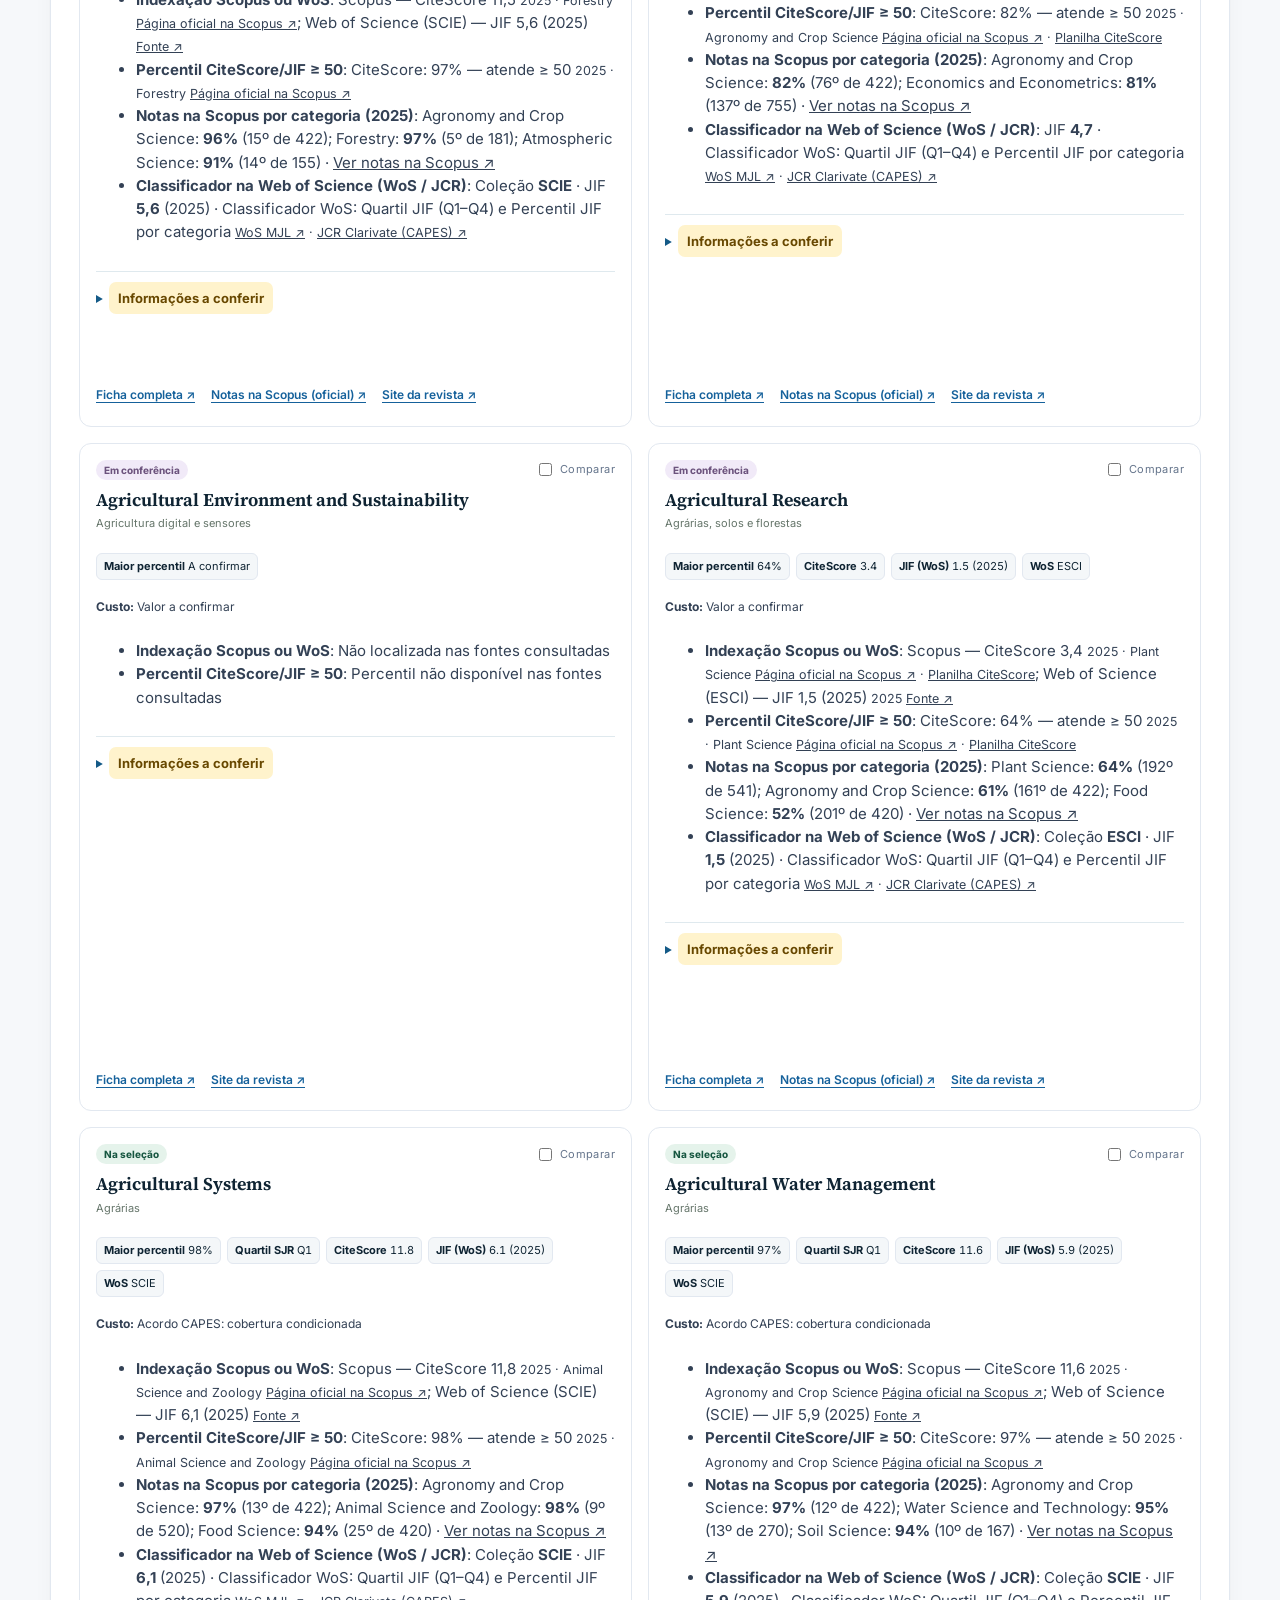
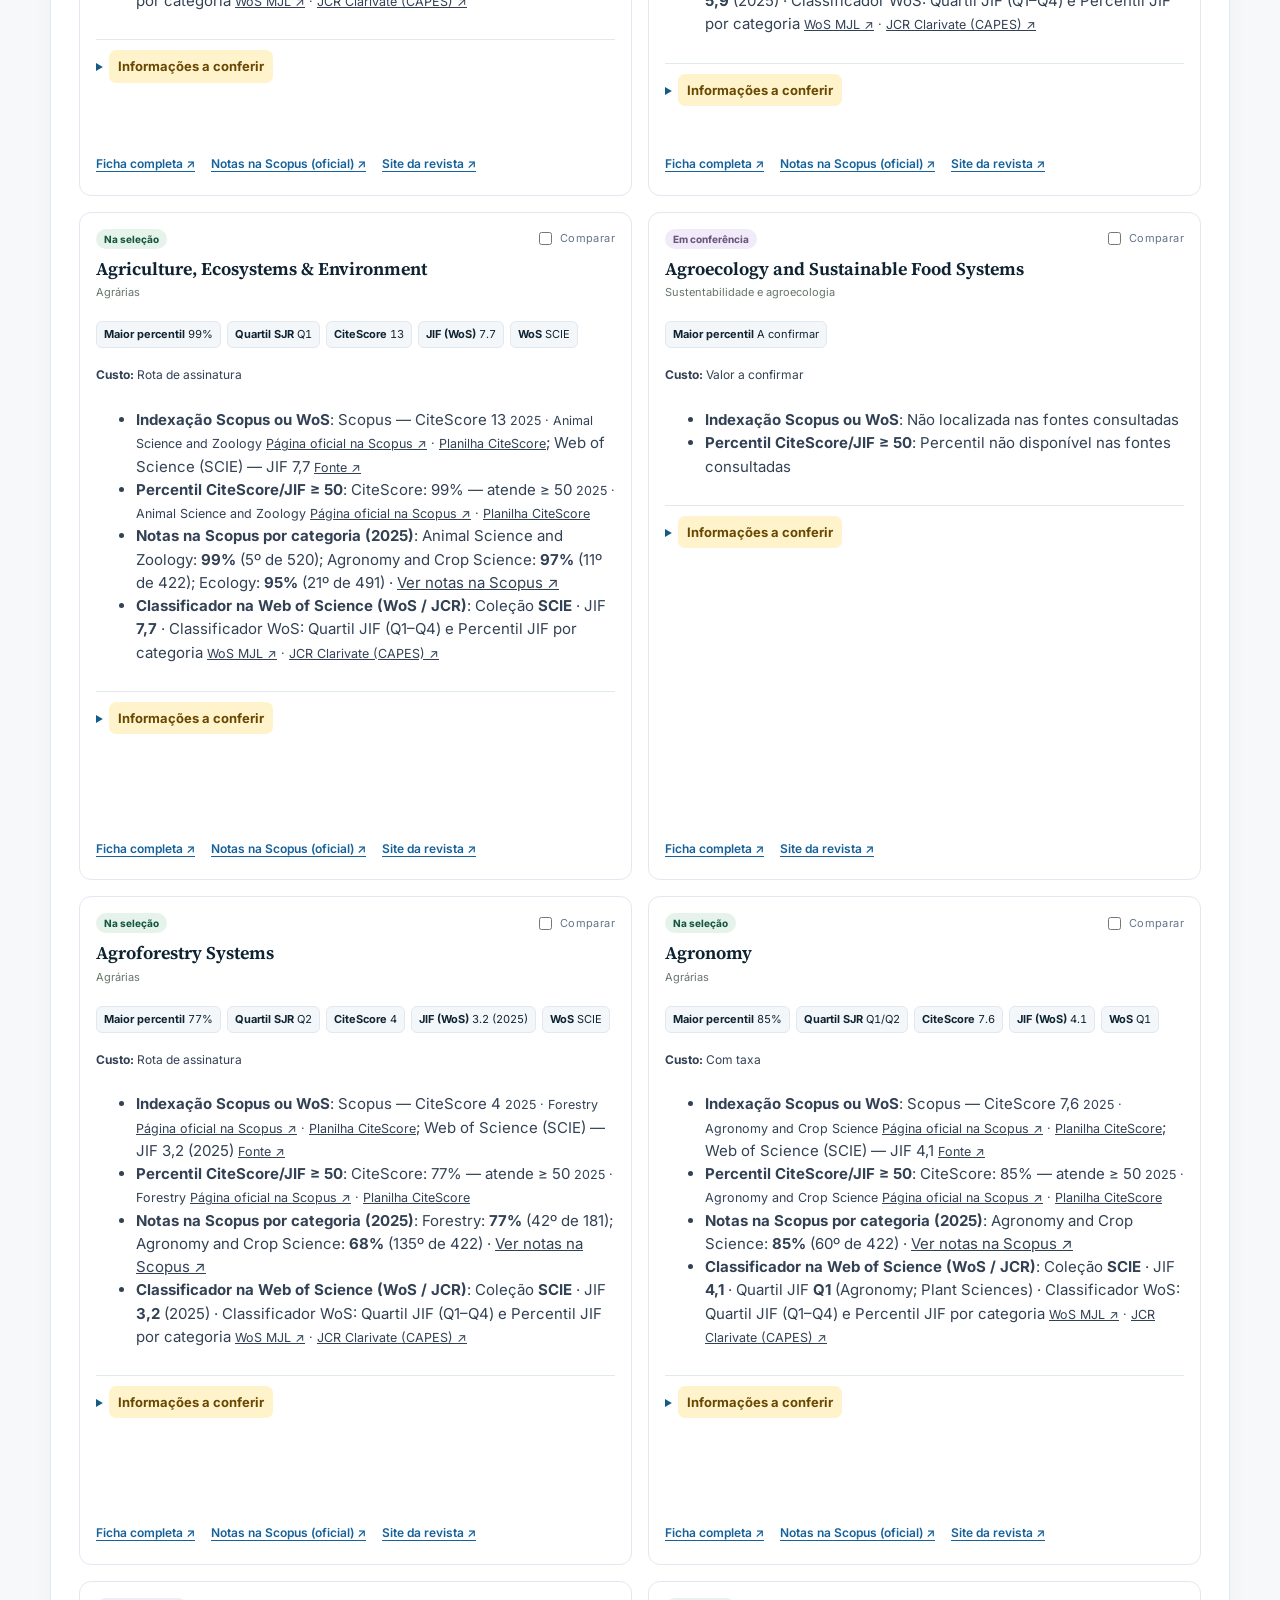
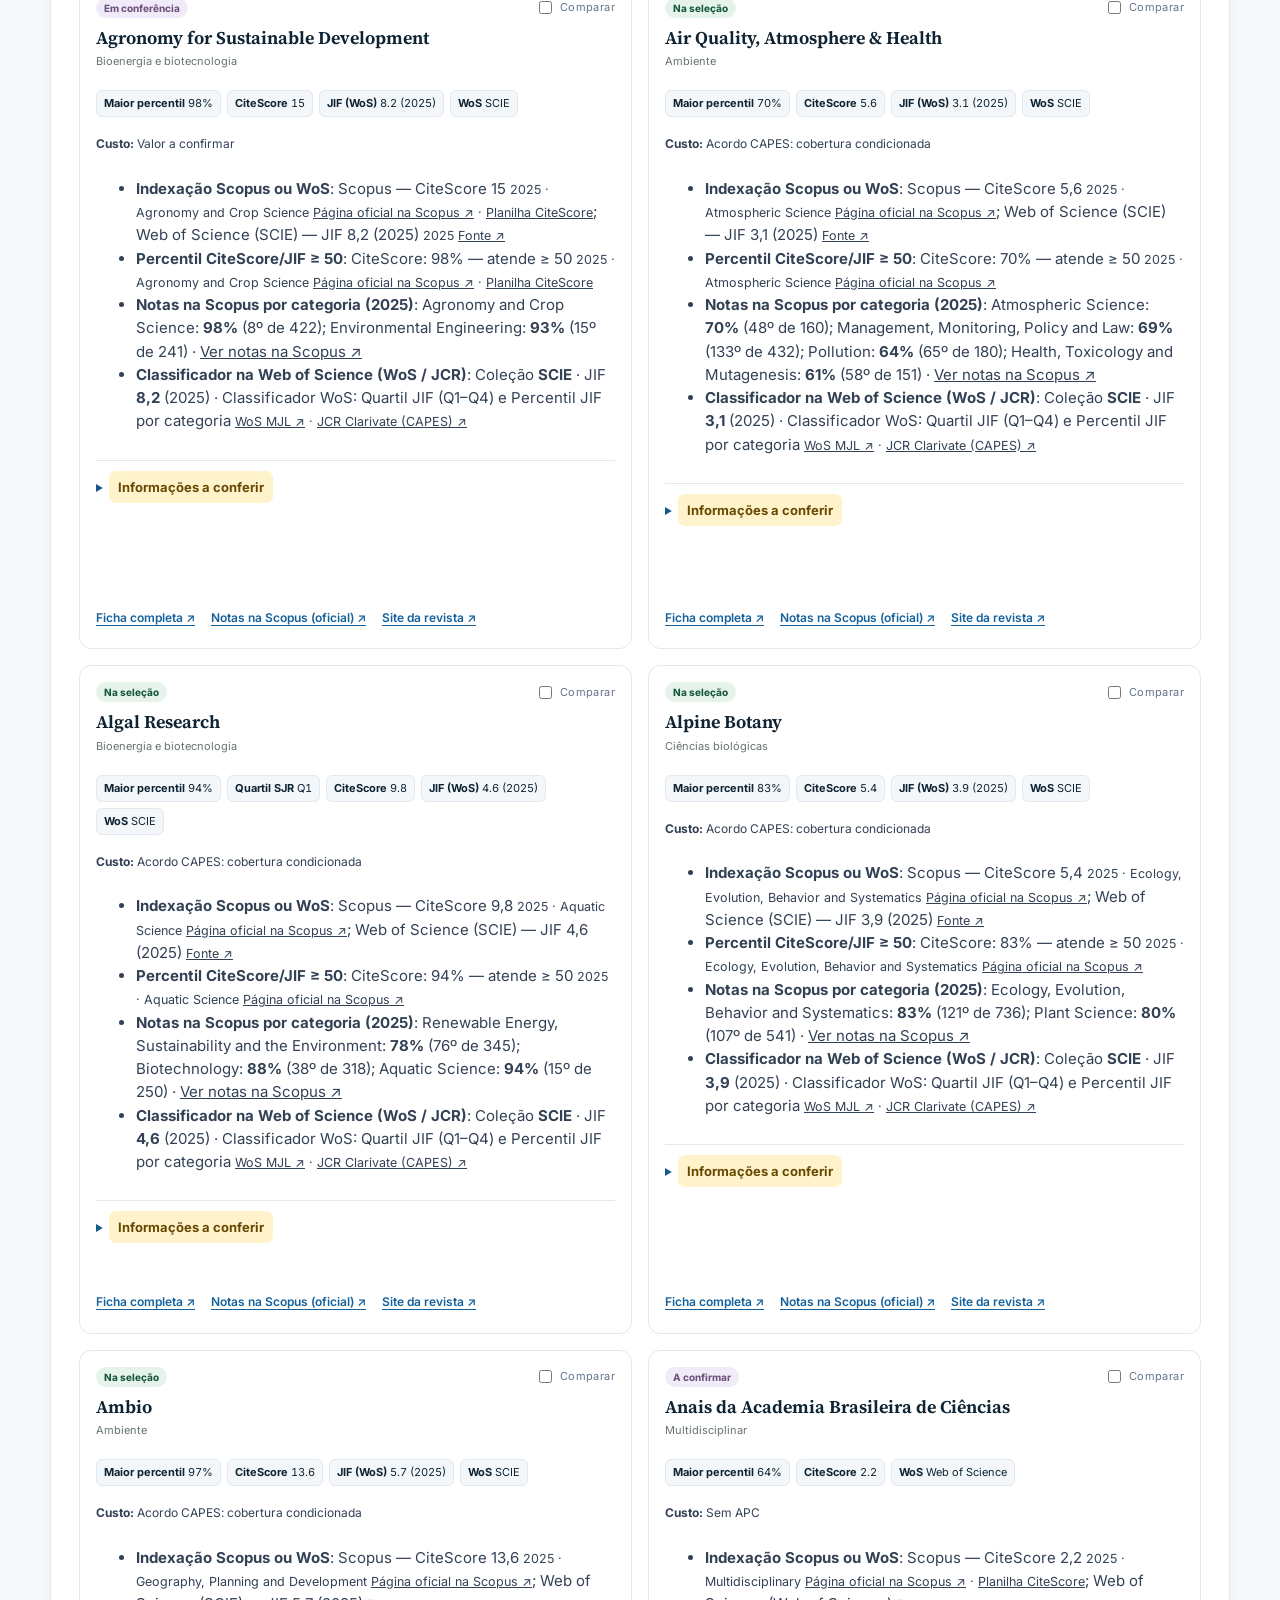
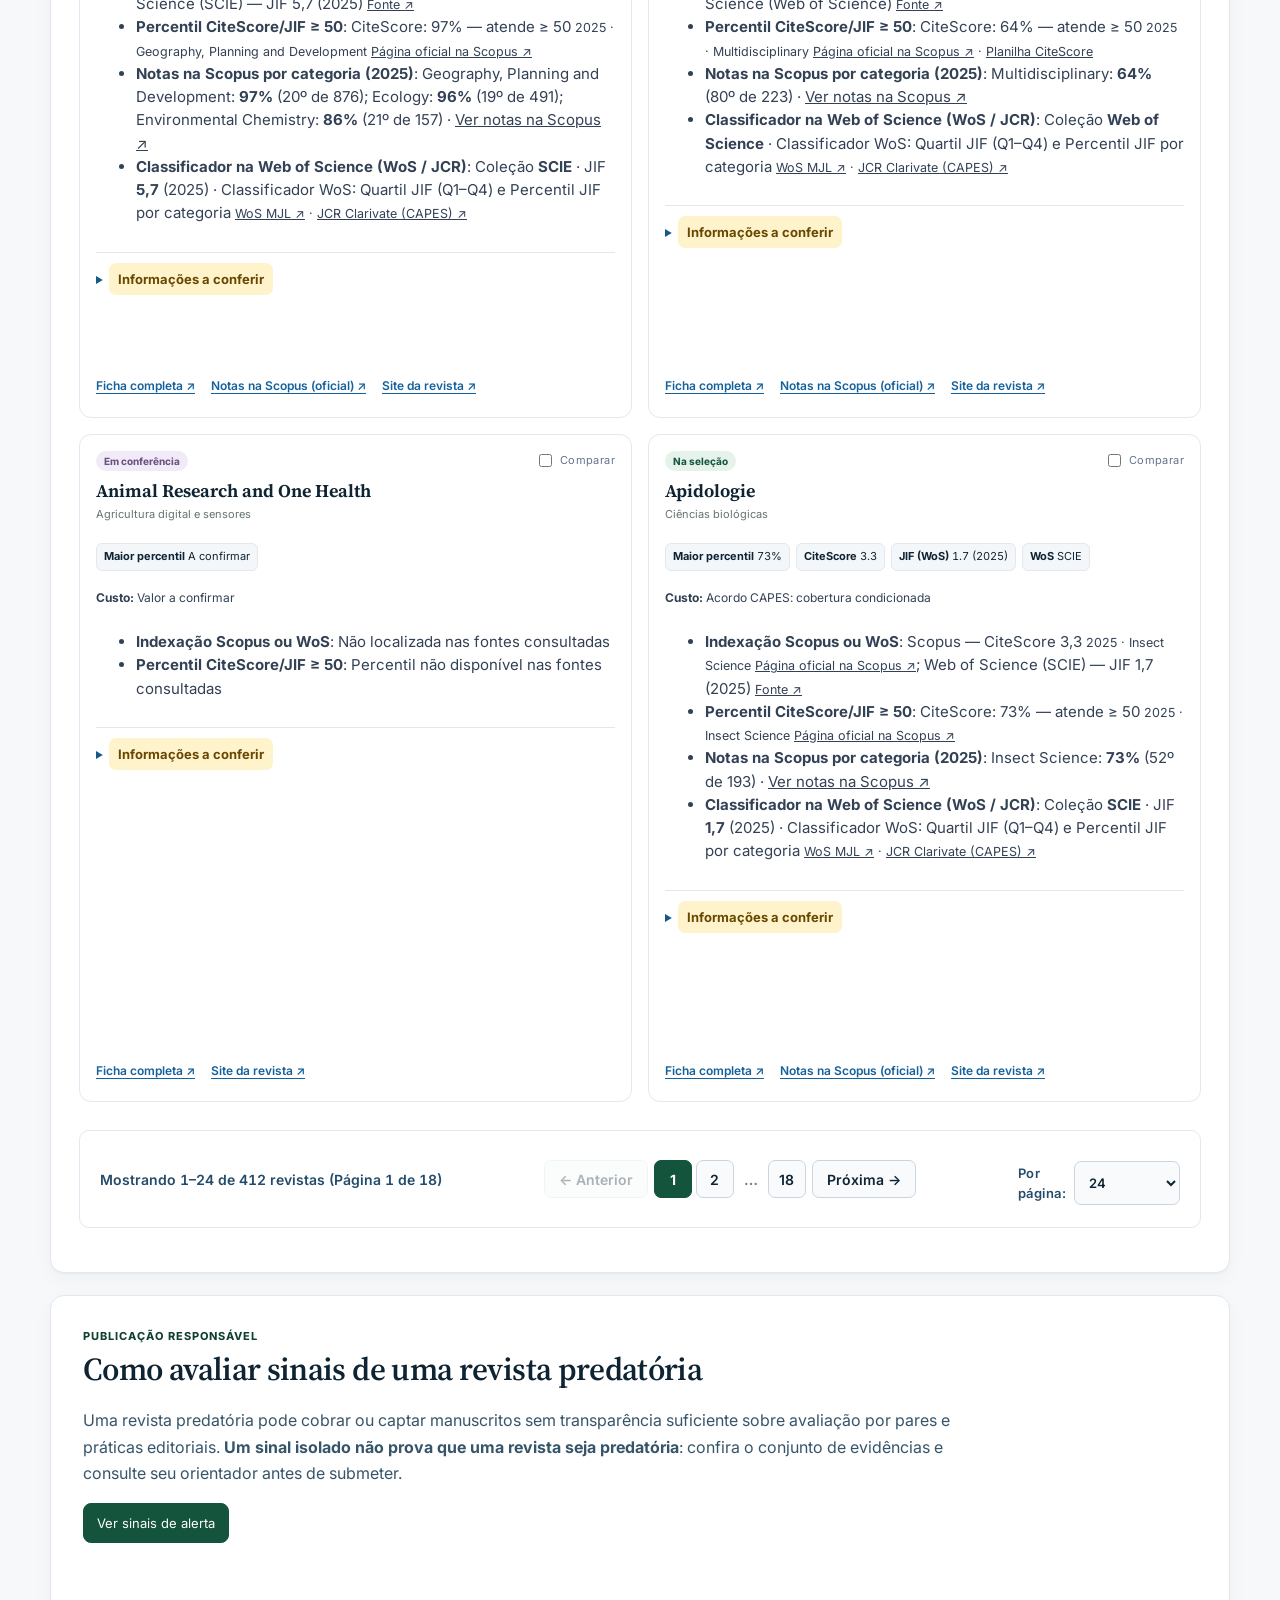
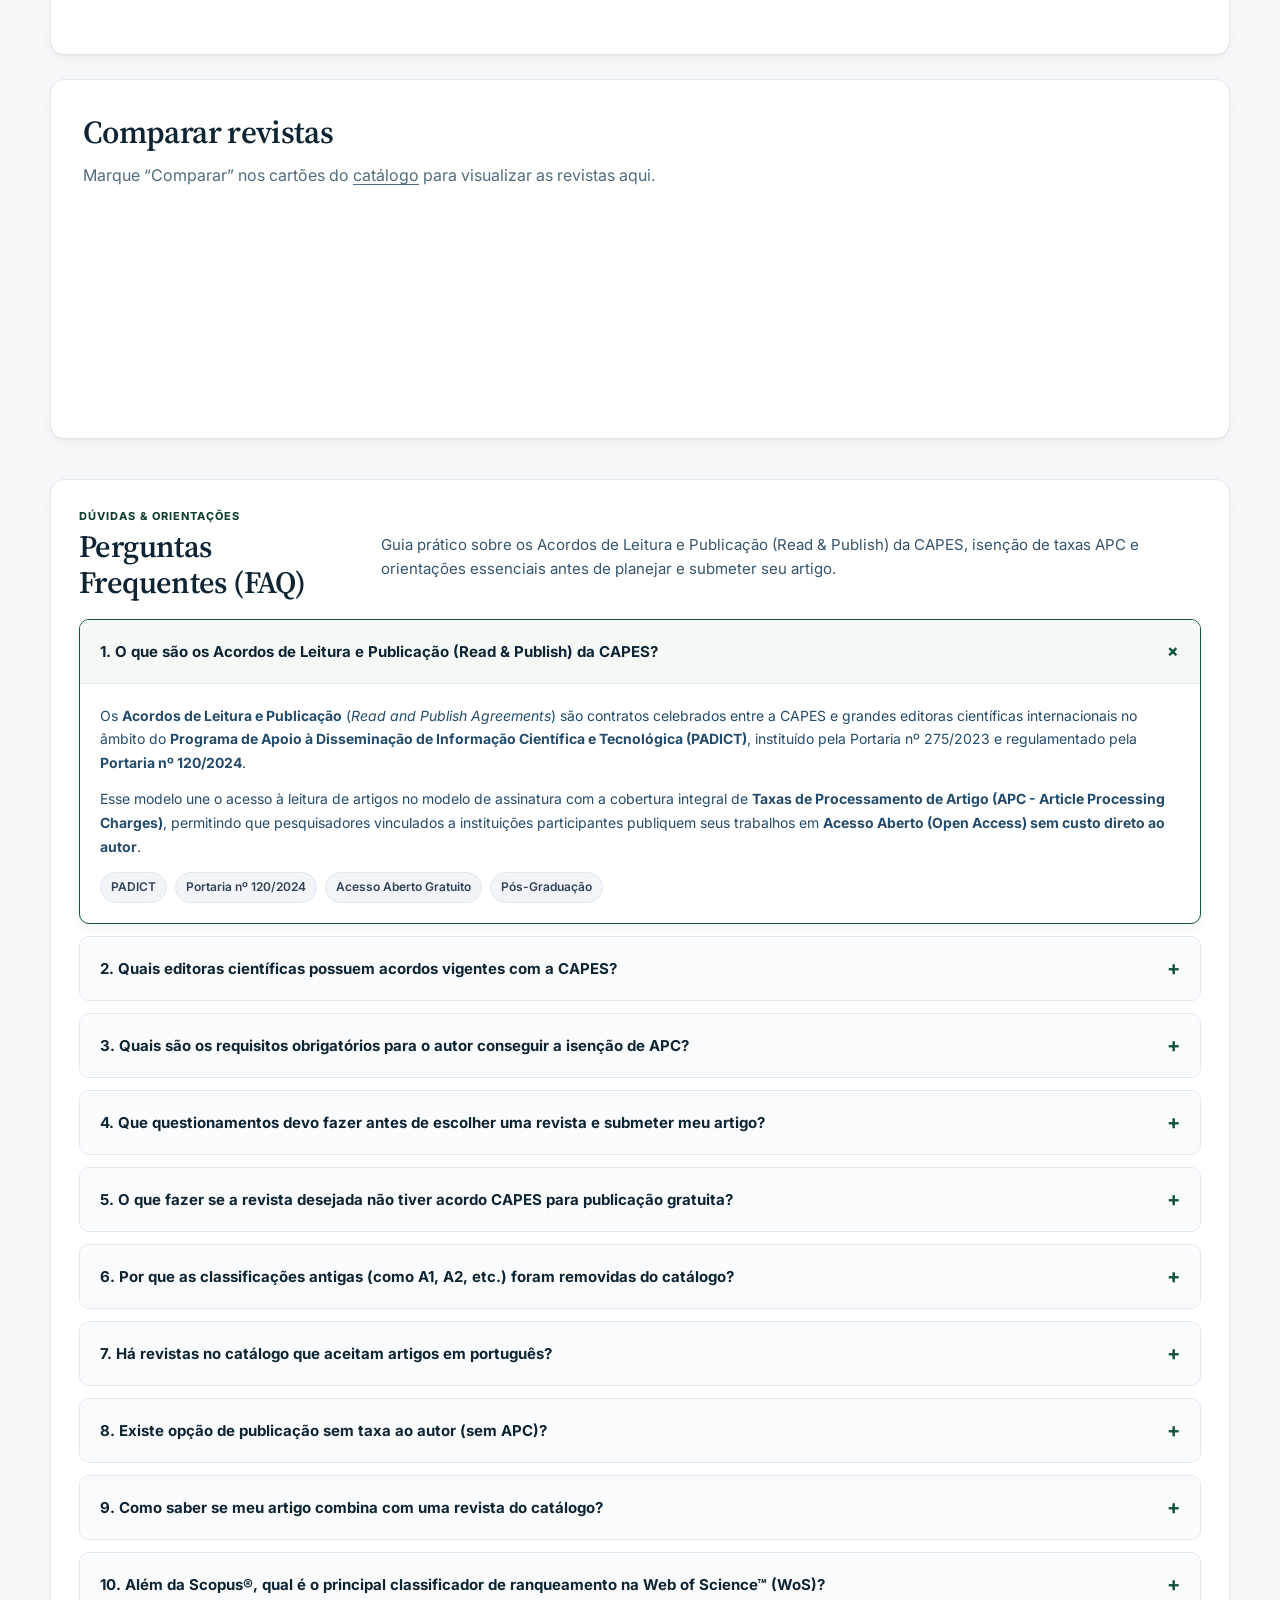
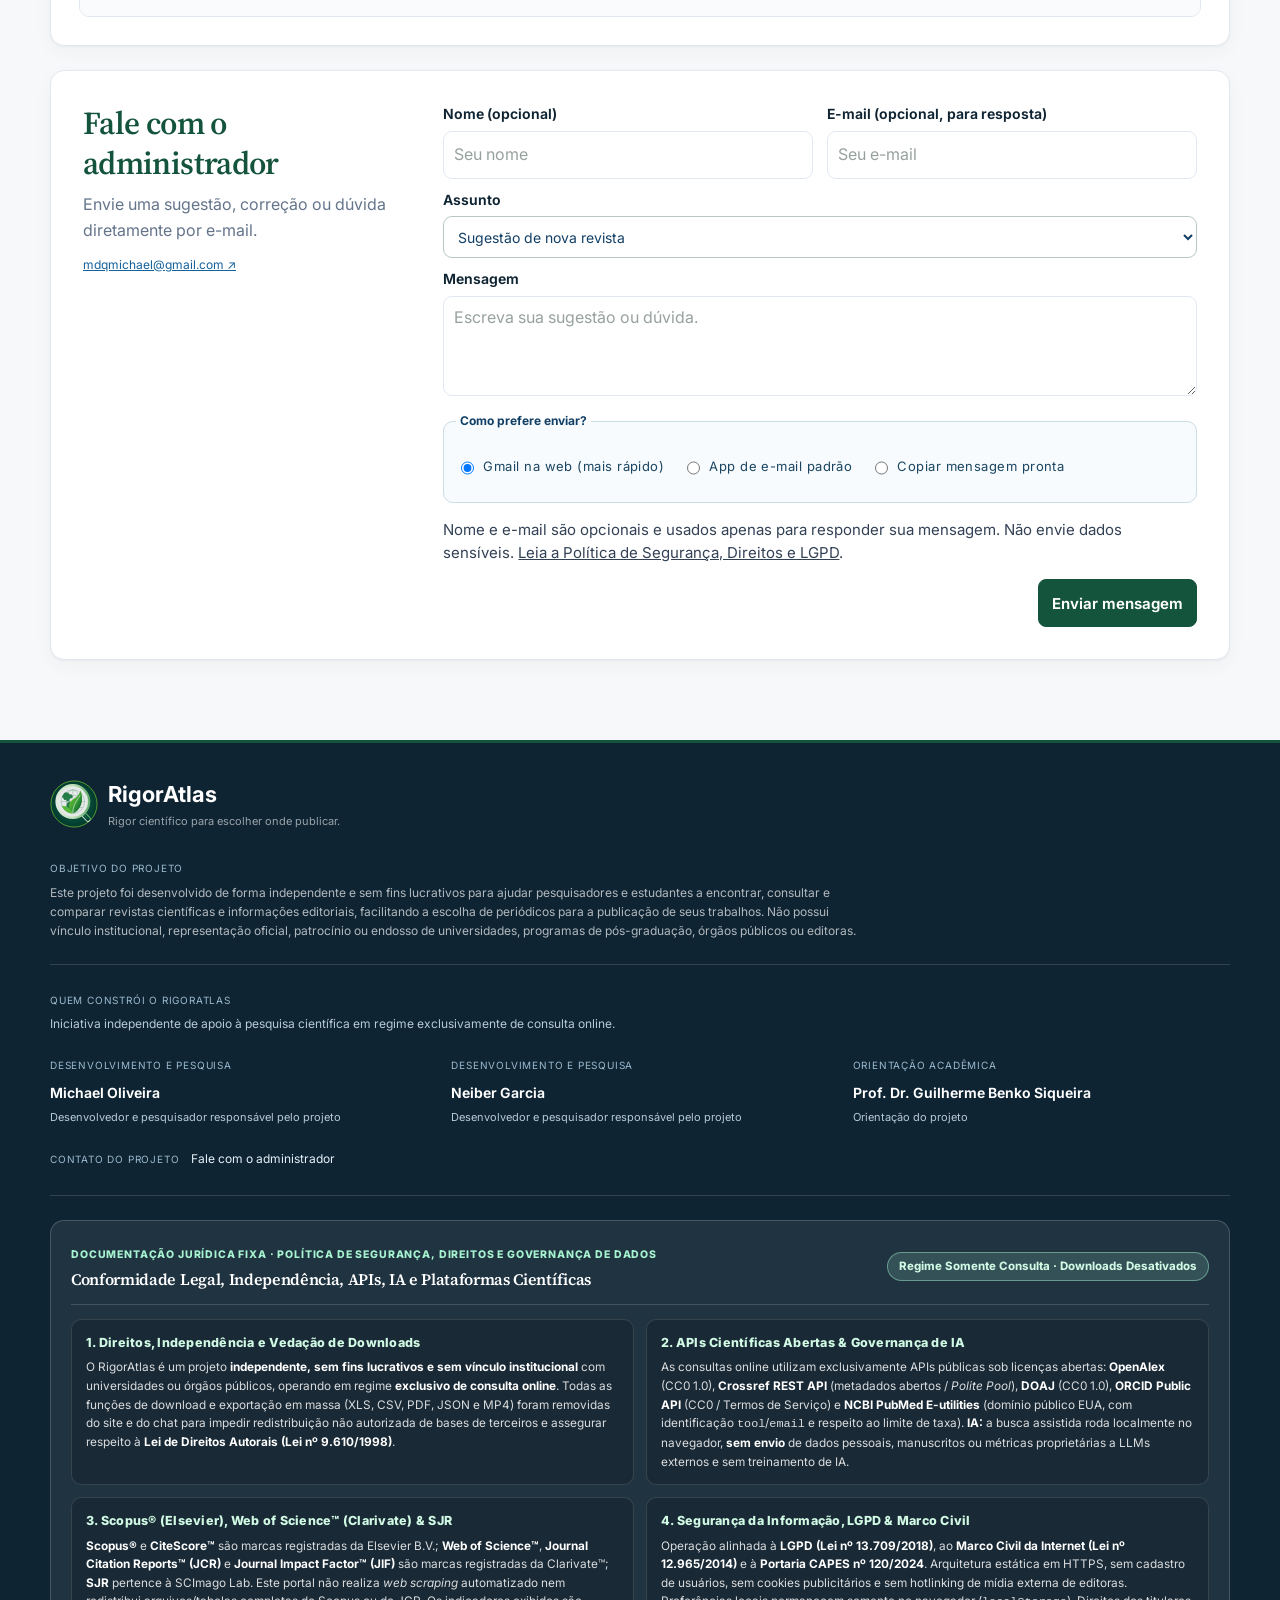
==== commit 372843df: "feat(nav): simplificar barra para 4 itens + dropdown ao passar mouse e menu flutuante mobile - Manté" ====
--- a/index.html
+++ b/index.html
@@ -7,7 +7,7 @@
 <link rel="preconnect" href="https://fonts.googleapis.com">
 <link rel="preconnect" href="https://fonts.gstatic.com" crossorigin>
 <link href="https://fonts.googleapis.com/css2?family=Inter:wght@400;500;600;700&family=Source+Serif+4:ital,opsz,wght@0,8..60,500;0,8..60,600;0,8..60,700;1,8..60,500&display=swap" rel="stylesheet">
-<link rel="stylesheet" href="assets/css/style.css?v=20261124indep3">
+<link rel="stylesheet" href="assets/css/style.css?v=20261124nav4">
 </head>
 <body>
 <a class="skip-link" href="#inicio">Ir para o conteúdo principal</a>
@@ -23,7 +23,23 @@
     </form>
   </div>
   <div class="header-subnav">
-    <nav id="primary-navigation" class="header-term-nav" aria-label="Navegação principal"><a href="#revistas" class="on">Catálogo</a><a href="#comparar">Comparar</a><a href="#requisitos-publicacao">Requisitos (7 passos)</a><a href="checklist.html">Checklist completo</a><a href="#faq">Acordos CAPES &amp; FAQ</a><a href="#sinais-alerta">Sinais de alerta</a><a href="sobre.html">Sobre e fontes</a><a href="privacidade.html">Segurança e Direitos</a><a href="#sugerir">Contato</a></nav>
+    <nav id="primary-navigation" class="header-term-nav" aria-label="Navegação principal">
+      <a href="#inicio" class="on">Início</a>
+      <a href="#comparar">Comparar</a>
+      <a href="#sinais-alerta">Sinais de alerta</a>
+      <a href="#sugerir">Contato</a>
+      <div class="nav-dropdown" data-nav-dropdown>
+        <button type="button" class="nav-dropdown-trigger" aria-expanded="false" aria-haspopup="true" aria-controls="nav-more-menu">Mais recursos <span class="nav-caret" aria-hidden="true">▾</span></button>
+        <div id="nav-more-menu" class="nav-dropdown-menu" role="menu">
+          <a href="#revistas" role="menuitem">Catálogo de revistas</a>
+          <a href="#requisitos-publicacao" role="menuitem">Requisitos (7 passos)</a>
+          <a href="checklist.html" role="menuitem">Checklist completo</a>
+          <a href="#faq" role="menuitem">Acordos CAPES &amp; FAQ</a>
+          <a href="sobre.html" role="menuitem">Sobre e fontes</a>
+          <a href="privacidade.html" role="menuitem">Segurança e Direitos</a>
+        </div>
+      </div>
+    </nav>
   </div>
 </header>
 <div class="ai-response-wrap">
@@ -386,7 +402,14 @@
   </div>
 </section>
 <div class="footer-bottom"><span>RigorAtlas · Iniciativa independente de apoio à pesquisa científica</span><span>Sem vínculo institucional com universidades, órgãos públicos ou editoras · Uso educacional e não comercial</span></div></div></footer>
-<script type="module" src="assets/js/app.js?v=20261124indep3"></script>
+<nav class="mobile-floating-nav" aria-label="Atalhos rápidos para dispositivos móveis">
+  <a href="#inicio" class="on"><svg viewBox="0 0 24 24" aria-hidden="true"><path d="M3 10.5L12 3l9 7.5V20a1 1 0 0 1-1 1h-5.5v-6.5h-5V21H4a1 1 0 0 1-1-1v-9.5z"/></svg><span>Início</span></a>
+  <a href="#revistas"><svg viewBox="0 0 24 24" aria-hidden="true"><path d="M2 5.5A2.5 2.5 0 0 1 4.5 3H10a2 2 0 0 1 2 2v15a2 2 0 0 0-2-1.5H4.5A2.5 2.5 0 0 1 2 16v-10.5zm20 0A2.5 2.5 0 0 0 19.5 3H14a2 2 0 0 0-2 2v15a2 2 0 0 1 2-1.5h5.5A2.5 2.5 0 0 0 22 16v-10.5z"/></svg><span>Catálogo</span></a>
+  <a href="#comparar"><svg viewBox="0 0 24 24" aria-hidden="true"><path d="M4 6h7v12H4zM13 6h7v12h-7z"/></svg><span>Comparar</span></a>
+  <a href="#sinais-alerta"><svg viewBox="0 0 24 24" aria-hidden="true"><path d="M12 3L2 20h20L12 3zm0 6v5m0 3h.01"/></svg><span>Alerta</span></a>
+  <a href="#sugerir"><svg viewBox="0 0 24 24" aria-hidden="true"><path d="M4 5h16a1 1 0 0 1 1 1v12a1 1 0 0 1-1 1H4a1 1 0 0 1-1-1V6a1 1 0 0 1 1-1zm0 2l8 6 8-6"/></svg><span>Contato</span></a>
+</nav>
+<script type="module" src="assets/js/app.js?v=20261124nav4"></script>
 <script type="module" src="assets/js/accessibility.js?v=20261124indep3"></script>
 <script type="module" src="assets/js/contact.js?v=20261124indep3"></script>
 <script type="module" src="assets/js/visitor-tracker.js?v=20261124indep3"></script>
--- a/assets/css/style.css
+++ b/assets/css/style.css
@@ -1783,11 +1783,6 @@
     margin-right:auto!important;
   }
 }
-@media(max-width:700px){
-  .oa-chat-fab{right:14px!important;bottom:16px!important}
-  .oa-chat-drawer{bottom:74px!important;max-height:calc(100dvh - 96px)!important}
-  main{padding-bottom:84px!important}
-}
 main#inicio,.ai-response-wrap{
   width:min(1180px,calc(100% - 40px));
   margin-inline:auto;
@@ -1893,10 +1888,12 @@
   box-shadow:none;
 }
 
-/* Faixa horizontal de termos clicáveis diretamente abaixo da busca (sem botão "Menu") */
+/* Faixa horizontal de termos clicáveis diretamente abaixo da busca + menu suspenso ao passar o mouse */
 .header-subnav{
   border-top:1px solid #edf2f6;
   background:#fcfdfe;
+  position:relative;
+  z-index:85;
 }
 .site-header nav.header-term-nav{
   width:min(1180px,calc(100% - 40px));
@@ -1905,40 +1902,131 @@
   display:flex!important;
   flex-wrap:nowrap!important;
   align-items:center;
-  justify-content:space-between;
-  gap:2px;
-  overflow-x:auto!important;
-  scrollbar-width:none;
-  -webkit-overflow-scrolling:touch;
-}
-.site-header nav.header-term-nav::-webkit-scrollbar{display:none}
-.site-header nav.header-term-nav a{
+  justify-content:flex-start;
+  gap:24px;
+  overflow:visible!important;
+}
+.site-header nav.header-term-nav>a,
+.site-header nav.header-term-nav .nav-dropdown-trigger{
   position:relative;
   flex:0 0 auto;
   white-space:nowrap;
-  padding:10px 8px;
+  padding:11px 6px;
+  border:0;
   border-radius:0;
   border-bottom:2px solid transparent;
   background:transparent;
   color:#334155;
-  font-size:12.6px;
-  font-weight:500;
+  font-family:"Inter",system-ui,sans-serif;
+  font-size:13.5px;
+  font-weight:550;
   letter-spacing:.005em;
   text-decoration:none;
+  cursor:pointer;
+  display:inline-flex;
+  align-items:center;
+  gap:6px;
+  min-height:auto;
   transition:color .15s ease,border-color .15s ease,background .15s ease;
 }
-.site-header nav.header-term-nav a:hover,
-.site-header nav.header-term-nav a:focus-visible{
+.site-header nav.header-term-nav>a:hover,
+.site-header nav.header-term-nav>a:focus-visible,
+.site-header nav.header-term-nav .nav-dropdown-trigger:hover,
+.site-header nav.header-term-nav .nav-dropdown-trigger:focus-visible,
+.site-header nav.header-term-nav .nav-dropdown:hover .nav-dropdown-trigger,
+.site-header nav.header-term-nav .nav-dropdown.is-open .nav-dropdown-trigger{
   color:var(--green);
   background:rgba(20,83,60,.04);
-  border-bottom-color:rgba(20,83,60,.45);
+  border-bottom-color:rgba(20,83,60,.5);
   outline:none;
 }
-.site-header nav.header-term-nav a.on{
+.site-header nav.header-term-nav>a.on{
   color:var(--green);
   font-weight:650;
   background:transparent;
   border-bottom-color:var(--green);
+}
+
+/* Menu suspenso "Mais recursos" que desce ao passar o mouse ou clicar */
+.nav-dropdown{
+  position:relative;
+  margin-left:auto;
+}
+.nav-dropdown::after{
+  content:"";
+  position:absolute;
+  left:0;
+  right:0;
+  top:100%;
+  height:10px;
+}
+.nav-caret{
+  display:inline-block;
+  font-size:11px;
+  line-height:1;
+  transition:transform .18s ease;
+}
+.nav-dropdown:hover .nav-caret,
+.nav-dropdown:focus-within .nav-caret,
+.nav-dropdown.is-open .nav-caret{
+  transform:rotate(180deg);
+}
+.nav-dropdown-menu{
+  position:absolute;
+  top:calc(100% + 6px);
+  right:0;
+  min-width:236px;
+  padding:6px;
+  background:#ffffff;
+  border:1px solid var(--line);
+  border-top:2px solid var(--green);
+  border-radius:10px;
+  box-shadow:0 14px 32px rgba(15,23,42,.13);
+  display:flex;
+  flex-direction:column;
+  gap:2px;
+  opacity:0;
+  visibility:hidden;
+  pointer-events:none;
+  transform:translateY(-8px);
+  transition:opacity .18s ease,transform .18s ease,visibility .18s ease;
+  z-index:160;
+}
+.nav-dropdown:hover .nav-dropdown-menu,
+.nav-dropdown:focus-within .nav-dropdown-menu,
+.nav-dropdown.is-open .nav-dropdown-menu{
+  opacity:1;
+  visibility:visible;
+  pointer-events:auto;
+  transform:translateY(0);
+}
+.site-header nav.header-term-nav .nav-dropdown-menu a{
+  display:block;
+  padding:9px 12px;
+  border:0;
+  border-radius:7px;
+  color:#1e293b;
+  font-size:13px;
+  font-weight:500;
+  text-decoration:none;
+  white-space:nowrap;
+  transition:background .12s ease,color .12s ease;
+}
+.site-header nav.header-term-nav .nav-dropdown-menu a:hover,
+.site-header nav.header-term-nav .nav-dropdown-menu a:focus-visible{
+  background:var(--green-3);
+  color:var(--green);
+  outline:none;
+}
+.site-header nav.header-term-nav .nav-dropdown-menu a.on{
+  background:var(--green-3);
+  color:var(--green);
+  font-weight:650;
+}
+
+/* Menu flutuante exclusivo para dispositivos móveis */
+.mobile-floating-nav{
+  display:none;
 }
 
 @media(min-width:901px){
@@ -1954,6 +2042,65 @@
   .site-header .header-search input{height:42px;min-height:42px;padding:0 14px;font-size:14.5px}
   .site-header .header-search #ai-search-button{height:42px;min-height:42px;min-width:110px;padding:0 18px;font-size:13.5px}
 }
+@media(max-width:820px){
+  .mobile-floating-nav{
+    position:fixed;
+    left:10px;
+    right:10px;
+    bottom:max(10px,env(safe-area-inset-bottom));
+    z-index:255;
+    display:grid;
+    grid-template-columns:repeat(5,minmax(0,1fr));
+    gap:4px;
+    padding:6px;
+    background:rgba(255,255,255,.97);
+    backdrop-filter:blur(10px);
+    -webkit-backdrop-filter:blur(10px);
+    border:1px solid var(--line-strong);
+    border-radius:14px;
+    box-shadow:0 10px 28px rgba(15,23,42,.16);
+  }
+  .mobile-floating-nav a{
+    display:flex;
+    flex-direction:column;
+    align-items:center;
+    justify-content:center;
+    gap:3px;
+    min-height:48px;
+    padding:5px 2px;
+    border-radius:10px;
+    color:#334155;
+    font-size:10.5px;
+    font-weight:600;
+    text-decoration:none;
+    line-height:1.1;
+    transition:background .15s ease,color .15s ease;
+  }
+  .mobile-floating-nav a svg{
+    width:18px;
+    height:18px;
+    fill:none;
+    stroke:currentColor;
+    stroke-width:1.9;
+    stroke-linecap:round;
+    stroke-linejoin:round;
+    flex:none;
+  }
+  .mobile-floating-nav a.on,
+  .mobile-floating-nav a:active{
+    background:var(--green);
+    color:#ffffff;
+  }
+  .oa-chat-fab{
+    right:12px!important;
+    bottom:calc(78px + env(safe-area-inset-bottom))!important;
+  }
+  .oa-chat-drawer{
+    bottom:calc(134px + env(safe-area-inset-bottom))!important;
+    max-height:calc(100dvh - 156px)!important;
+  }
+  body{padding-bottom:84px}
+}
 @media(max-width:700px){
   .site-header .header-inner{
     width:calc(100% - 24px);
@@ -1967,8 +2114,14 @@
   .site-header .header-search{max-width:none;grid-template-columns:minmax(0,1fr) auto;gap:6px}
   .site-header .header-search input{height:40px;min-height:40px;font-size:15px}
   .site-header .header-search #ai-search-button{height:40px;min-height:40px;min-width:88px;padding:0 12px;font-size:13px}
-  .site-header nav.header-term-nav{width:100%!important;padding:0 10px;justify-content:flex-start;gap:4px}
-  .site-header nav.header-term-nav a{padding:9px 10px;font-size:12.5px}
+  .site-header nav.header-term-nav{width:100%!important;padding:0 8px;justify-content:space-between;gap:2px}
+  .site-header nav.header-term-nav>a,
+  .site-header nav.header-term-nav .nav-dropdown-trigger{padding:9px 3px;font-size:11.2px;gap:3px}
+  .nav-dropdown{margin-left:0}
+  .nav-dropdown-menu{min-width:210px;right:0}
+}
+@media print{
+  .mobile-floating-nav{display:none!important}
 }
 
 /* Barra de acessibilidade discreta e elegante */
@@ -2324,17 +2477,22 @@
 html[data-a11y-calm="true"] .site-header{background:#ecebe2!important;border-top-color:#5b7769!important;border-bottom-color:#cfd4ca!important}
 html[data-a11y-calm="true"] .header-subnav{background:#e6e8df!important;border-top-color:#cfd4ca!important}
 html[data-a11y-calm="true"] .site-header .brand-text strong,
-html[data-a11y-calm="true"] .site-header nav.header-term-nav a{color:#23312b!important}
-html[data-a11y-calm="true"] .site-header nav.header-term-nav a.on{border-bottom-color:#3c695b!important;color:#23312b!important}
+html[data-a11y-calm="true"] .site-header nav.header-term-nav a,
+html[data-a11y-calm="true"] .site-header nav.header-term-nav .nav-dropdown-trigger{color:#23312b!important}
+html[data-a11y-calm="true"] .site-header nav.header-term-nav>a.on{border-bottom-color:#3c695b!important;color:#23312b!important}
+html[data-a11y-calm="true"] .nav-dropdown-menu,html[data-a11y-calm="true"] .mobile-floating-nav{background:#faf9f4!important;border-color:#cfd4ca!important;box-shadow:none!important}
+html[data-a11y-calm="true"] .mobile-floating-nav a{color:#23312b!important}
+html[data-a11y-calm="true"] .mobile-floating-nav a.on{background:#3c695b!important;color:#ffffff!important}
 html[data-a11y-calm="true"] main>section#tech-telemetry.tech-telemetry{background:#e7ede8!important;border-color:#9fb8ab!important;color:#23312b!important;box-shadow:none!important}
 html[data-a11y-calm="true"] main>section#tech-telemetry.tech-telemetry .telemetry-card,html[data-a11y-calm="true"] .banner-guide-panel,html[data-a11y-calm="true"] .req-guide-panel,html[data-a11y-calm="true"] .req-pillar-list li,html[data-a11y-calm="true"] .req-checklist-section,html[data-a11y-calm="true"] .req-interactive-panel,html[data-a11y-calm="true"] .req-check-item,html[data-a11y-calm="true"] .oa-chat-drawer,html[data-a11y-calm="true"] .policy-box,html[data-a11y-calm="true"] .policy-callout,html[data-a11y-calm="true"] .search-privacy{background:#faf9f4!important;border-color:#cfd4ca!important;color:#23312b!important;box-shadow:none!important}
 html[data-a11y-calm="true"] .legal-compliance-footer,html[data-a11y-calm="true"] .legal-compliance-standalone{background:#293c34!important;border-color:#4b675b!important;color:#eef3ef!important}
 html[data-a11y-calm="true"] .legal-card{background:#21322b!important;border-color:#4b675b!important}
 html[data-a11y-calm="true"] main>section#tech-telemetry.tech-telemetry *,html[data-a11y-calm="true"] main>section#tech-telemetry.tech-telemetry h2{color:#23312b!important}
 html[data-a11y-calm="true"] main>section#tech-telemetry.tech-telemetry .telemetry-chat-btn{background:#3c695b!important;color:#ffffff!important;border-color:#2e5247!important}
-html[data-a11y-contrast="true"] .site-header,html[data-a11y-contrast="true"] .header-subnav{background:#000000!important;border-color:#ffff00!important}
-html[data-a11y-contrast="true"] .site-header nav.header-term-nav a{color:#ffffff!important}
-html[data-a11y-contrast="true"] .site-header nav.header-term-nav a.on{color:#ffff00!important;border-bottom-color:#ffff00!important}
+html[data-a11y-contrast="true"] .site-header,html[data-a11y-contrast="true"] .header-subnav,html[data-a11y-contrast="true"] .nav-dropdown-menu,html[data-a11y-contrast="true"] .mobile-floating-nav{background:#000000!important;border-color:#ffff00!important}
+html[data-a11y-contrast="true"] .site-header nav.header-term-nav a,html[data-a11y-contrast="true"] .site-header nav.header-term-nav .nav-dropdown-trigger,html[data-a11y-contrast="true"] .mobile-floating-nav a{color:#ffffff!important}
+html[data-a11y-contrast="true"] .site-header nav.header-term-nav>a.on{color:#ffff00!important;border-bottom-color:#ffff00!important}
+html[data-a11y-contrast="true"] .mobile-floating-nav a.on{background:#ffff00!important;color:#000000!important}
 html[data-a11y-contrast="true"] .tech-telemetry,html[data-a11y-contrast="true"] .telemetry-card,html[data-a11y-contrast="true"] .banner-guide-panel,html[data-a11y-contrast="true"] .req-guide-panel,html[data-a11y-contrast="true"] .req-pillar-list li,html[data-a11y-contrast="true"] .req-checklist-section,html[data-a11y-contrast="true"] .req-interactive-panel,html[data-a11y-contrast="true"] .req-check-item,html[data-a11y-contrast="true"] .oa-chat-drawer,html[data-a11y-contrast="true"] .policy-box,html[data-a11y-contrast="true"] .policy-callout,html[data-a11y-contrast="true"] .policy-table-wrap,html[data-a11y-contrast="true"] .search-privacy{background:#ffffff!important;color:#000000!important;border:2px solid #000000!important}
 html[data-a11y-contrast="true"] .legal-compliance-footer,html[data-a11y-contrast="true"] .legal-compliance-standalone,html[data-a11y-contrast="true"] .legal-card{background:#000000!important;color:#ffffff!important;border:2px solid #ffff00!important}
 html[data-a11y-contrast="true"] .legal-compliance-footer a,html[data-a11y-contrast="true"] .legal-compliance-standalone a,html[data-a11y-contrast="true"] .legal-compliance-kicker{color:#ffff00!important}
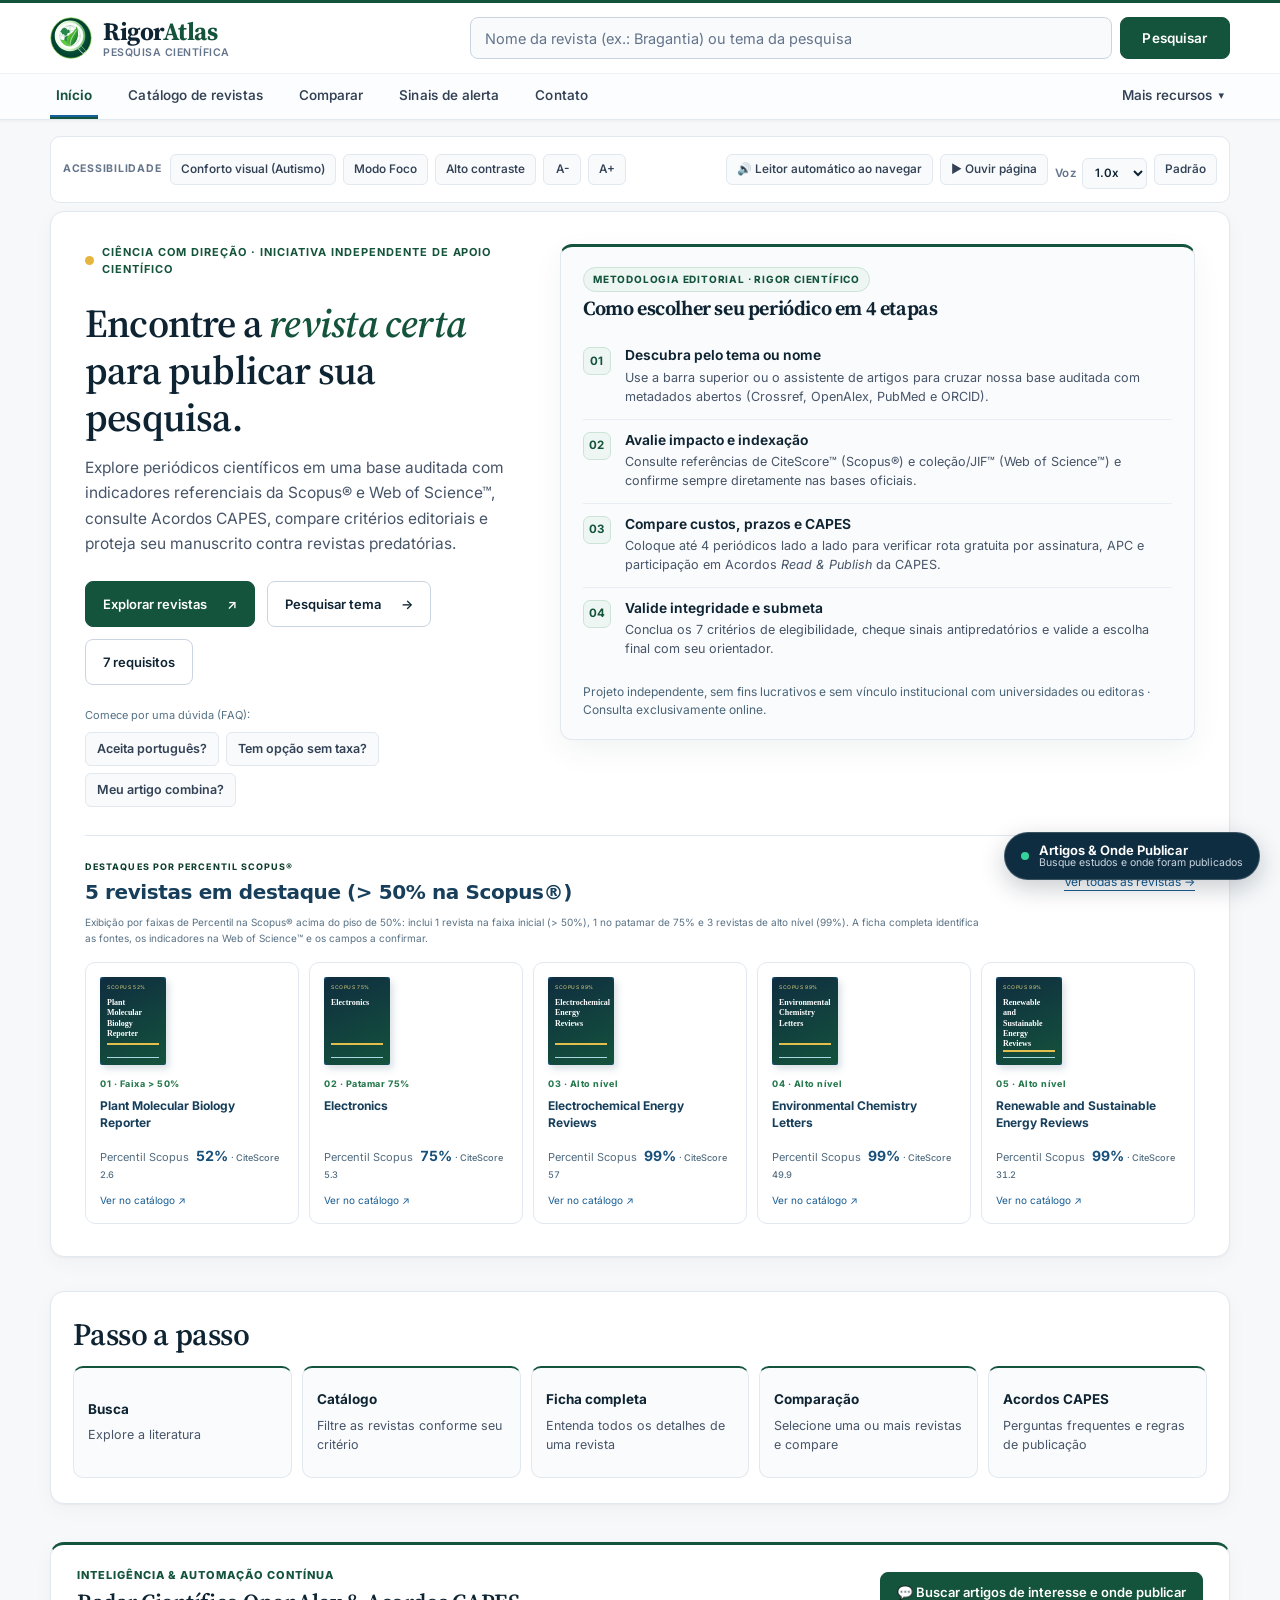
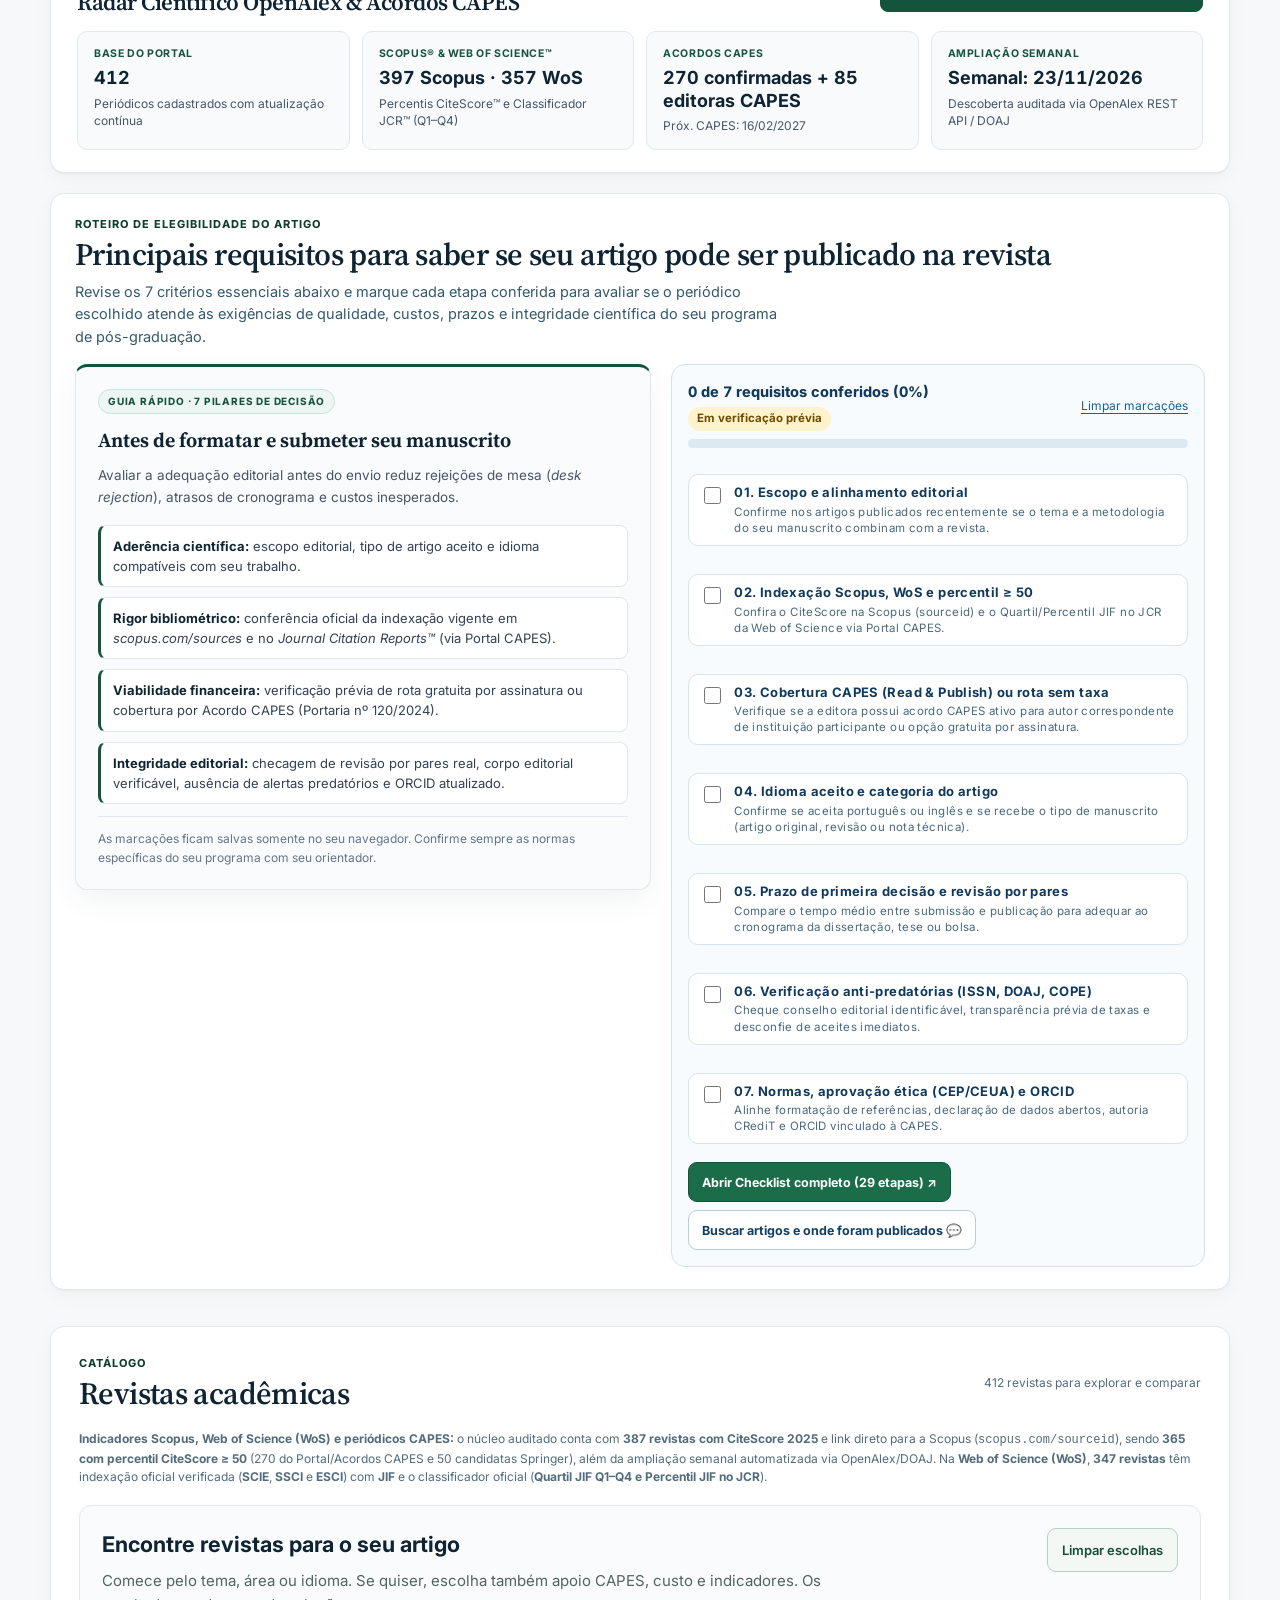
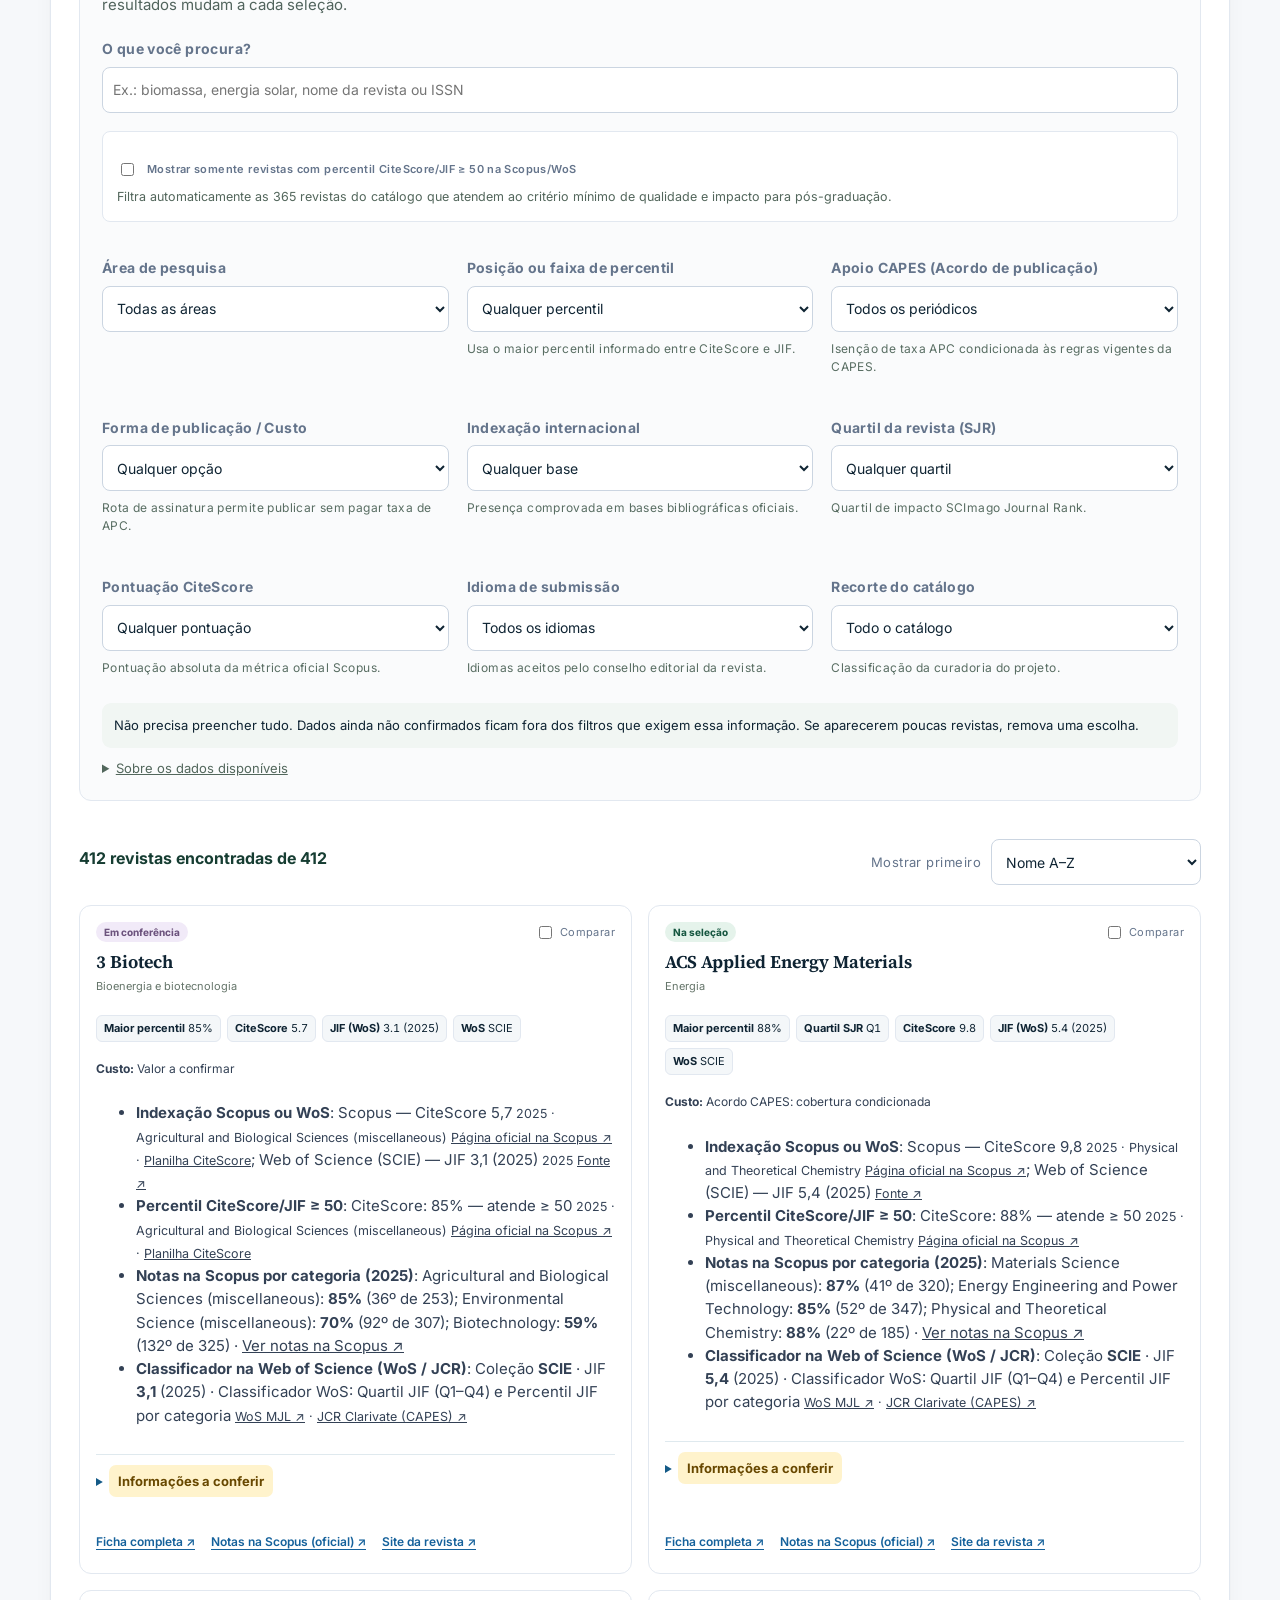
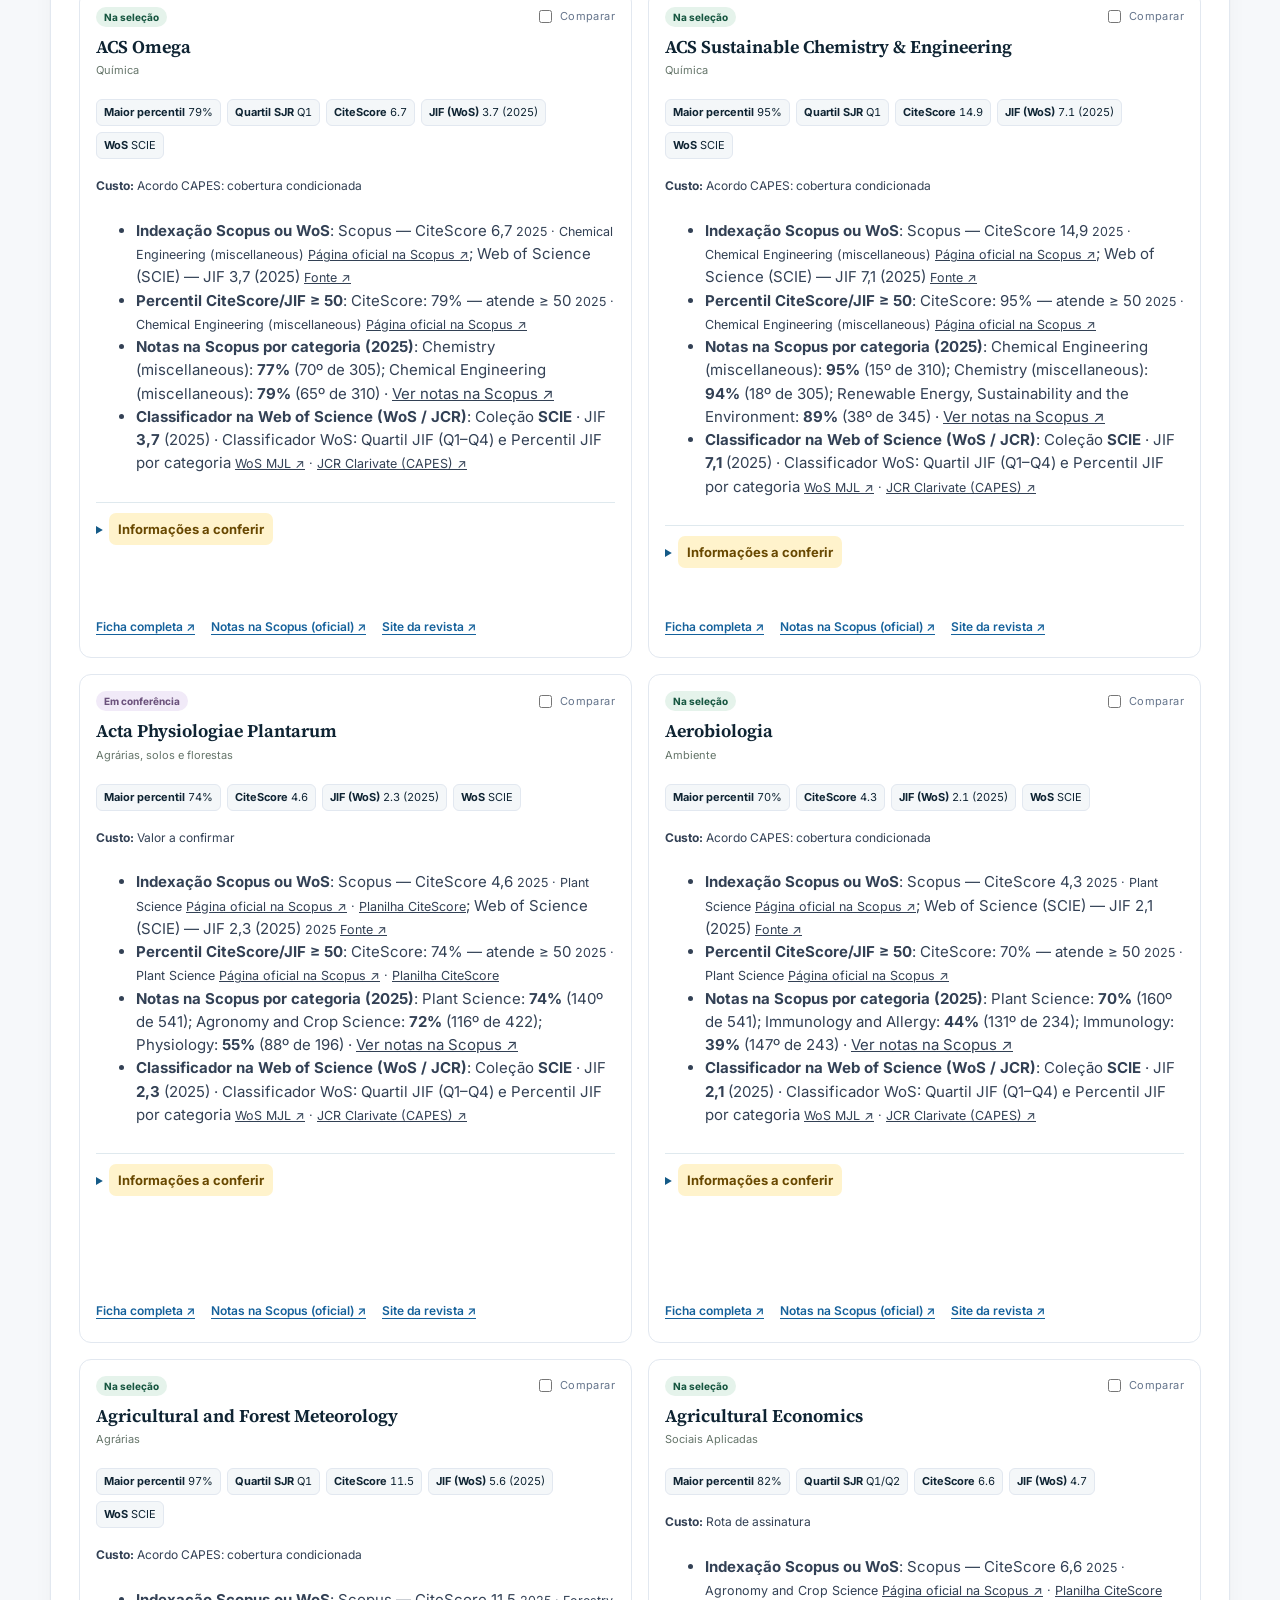
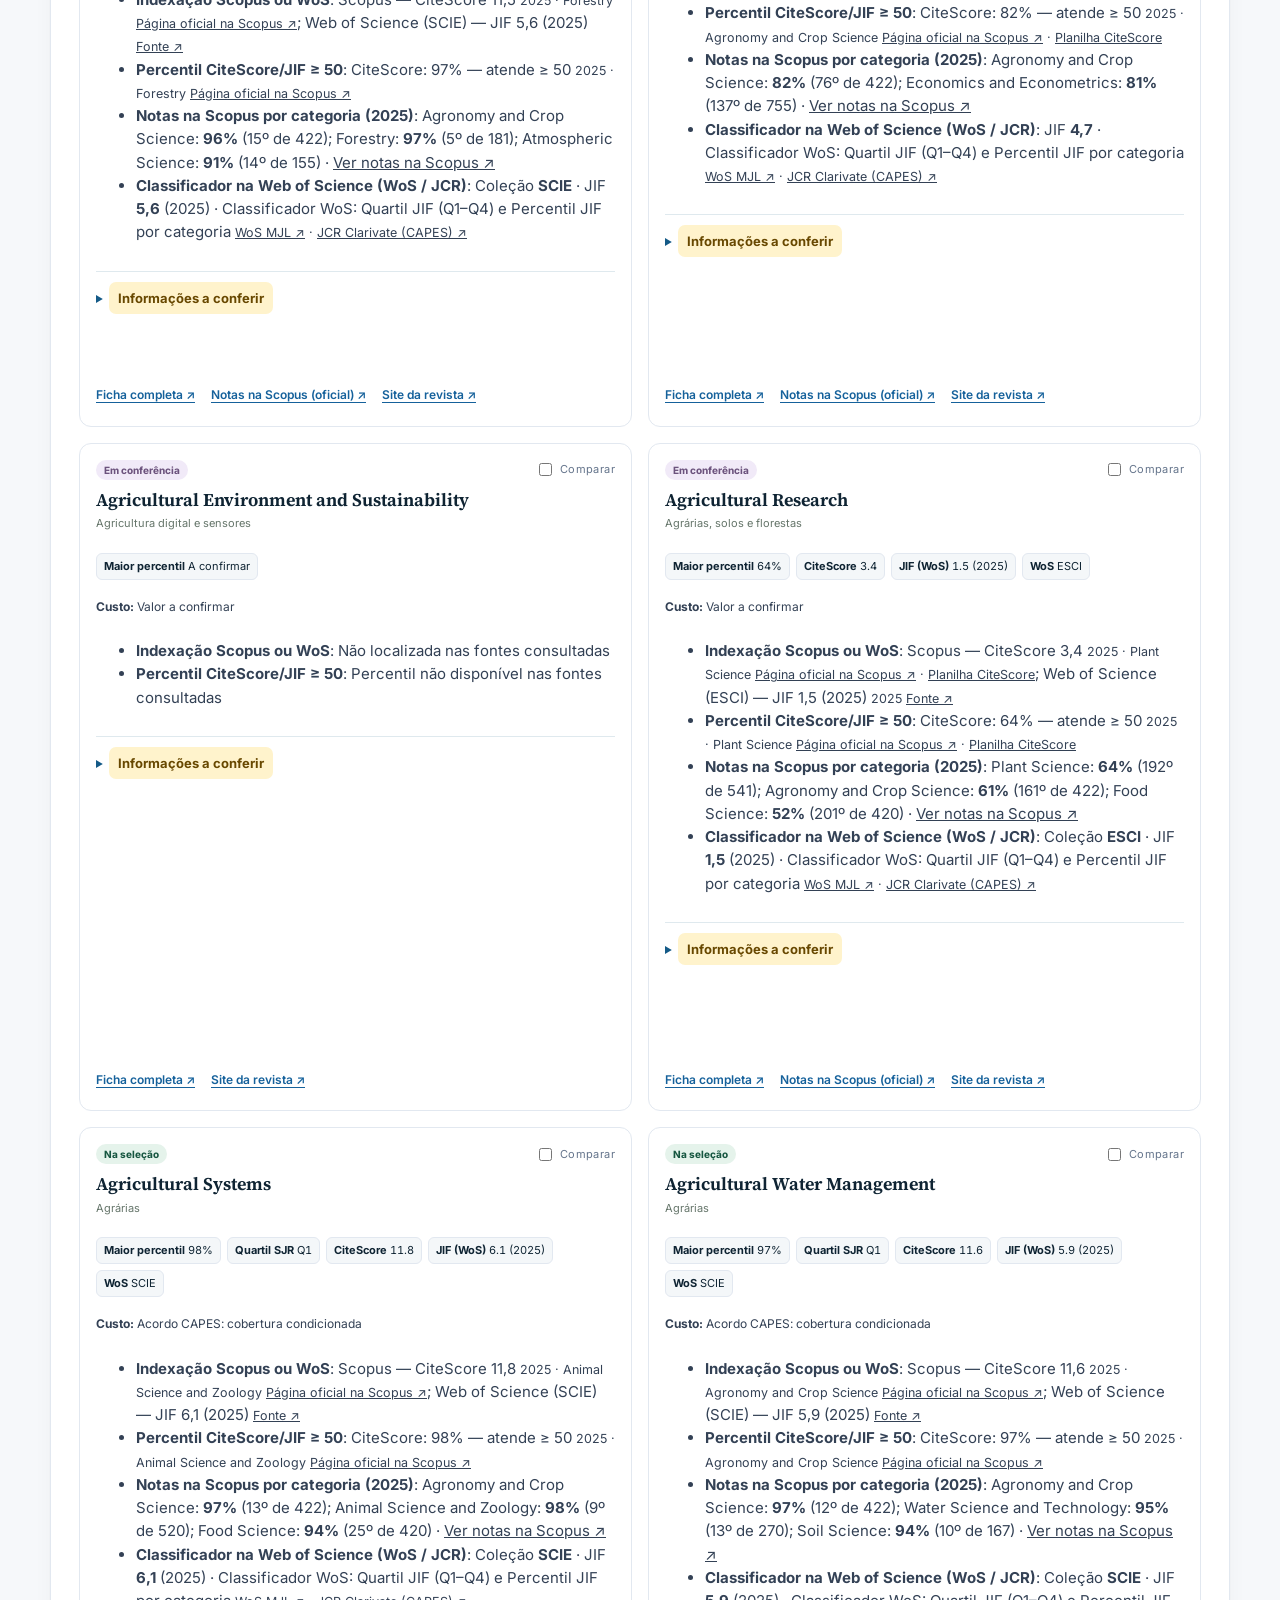
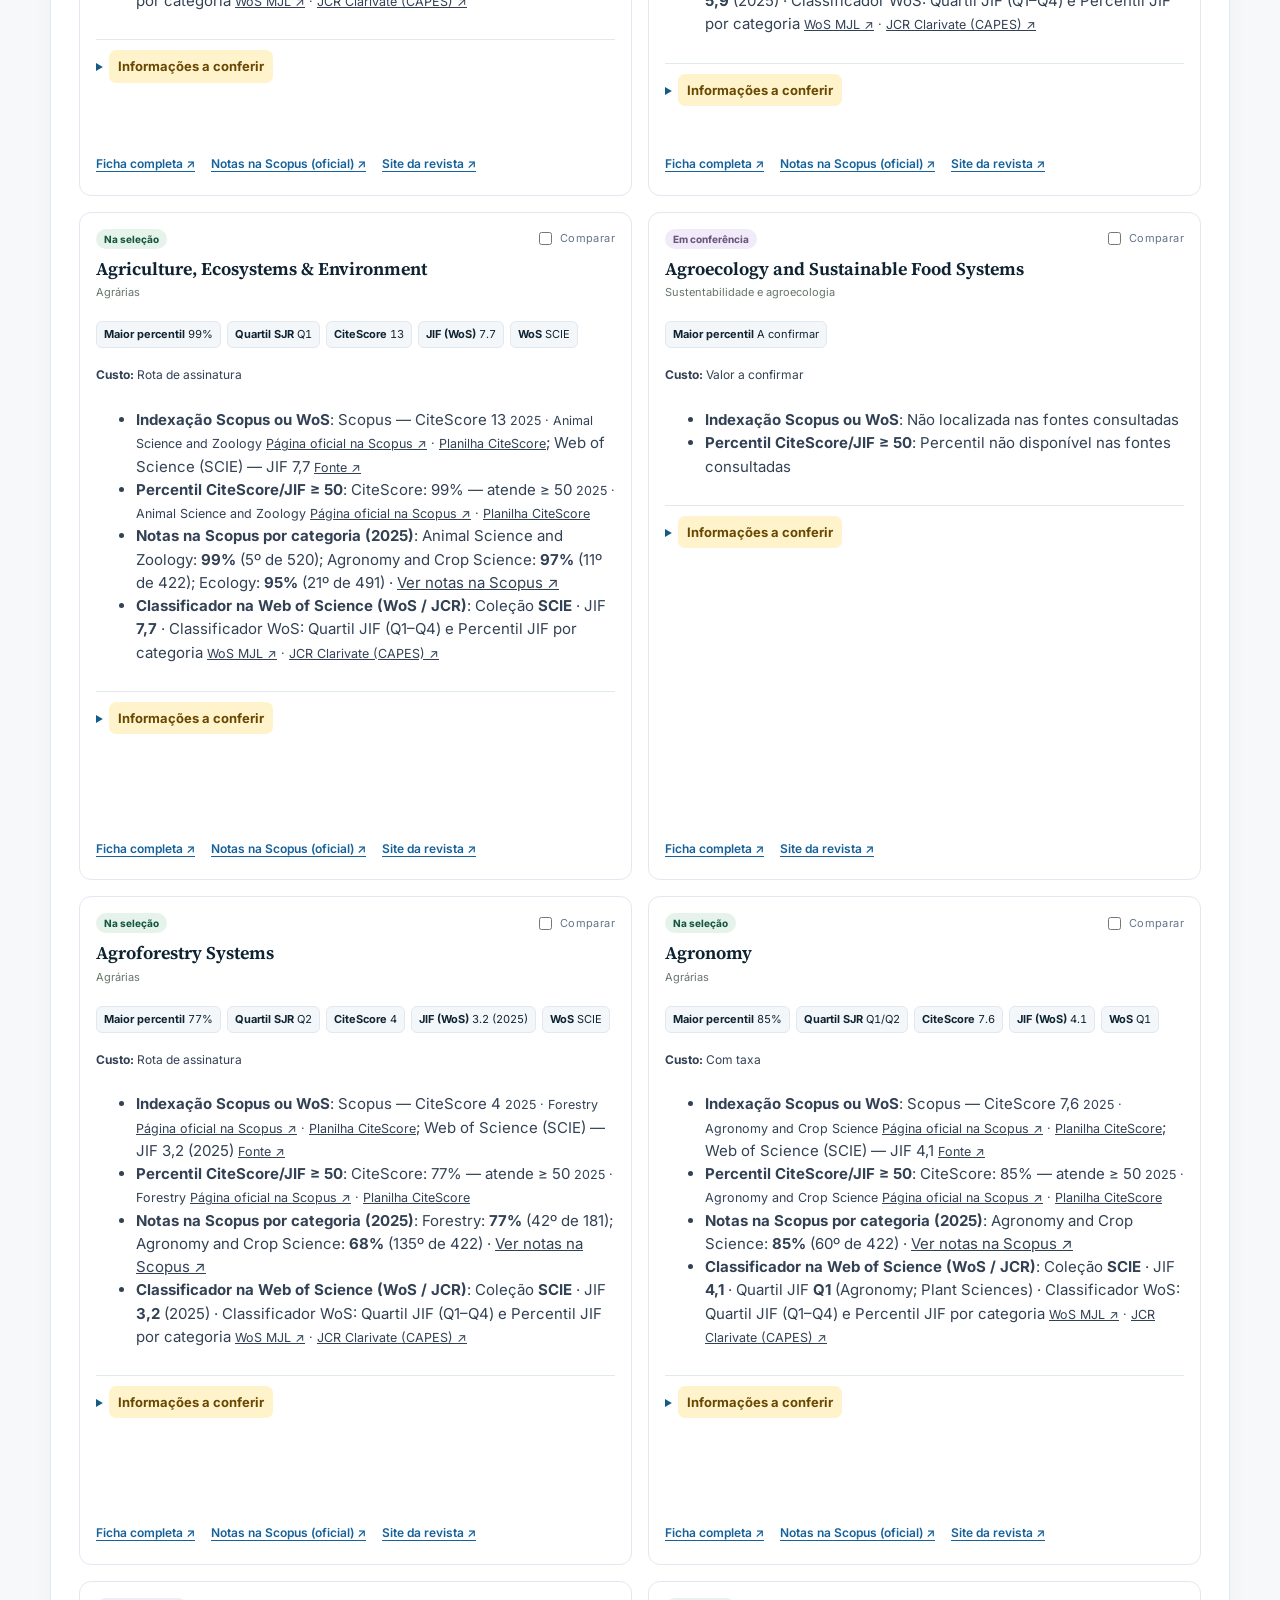
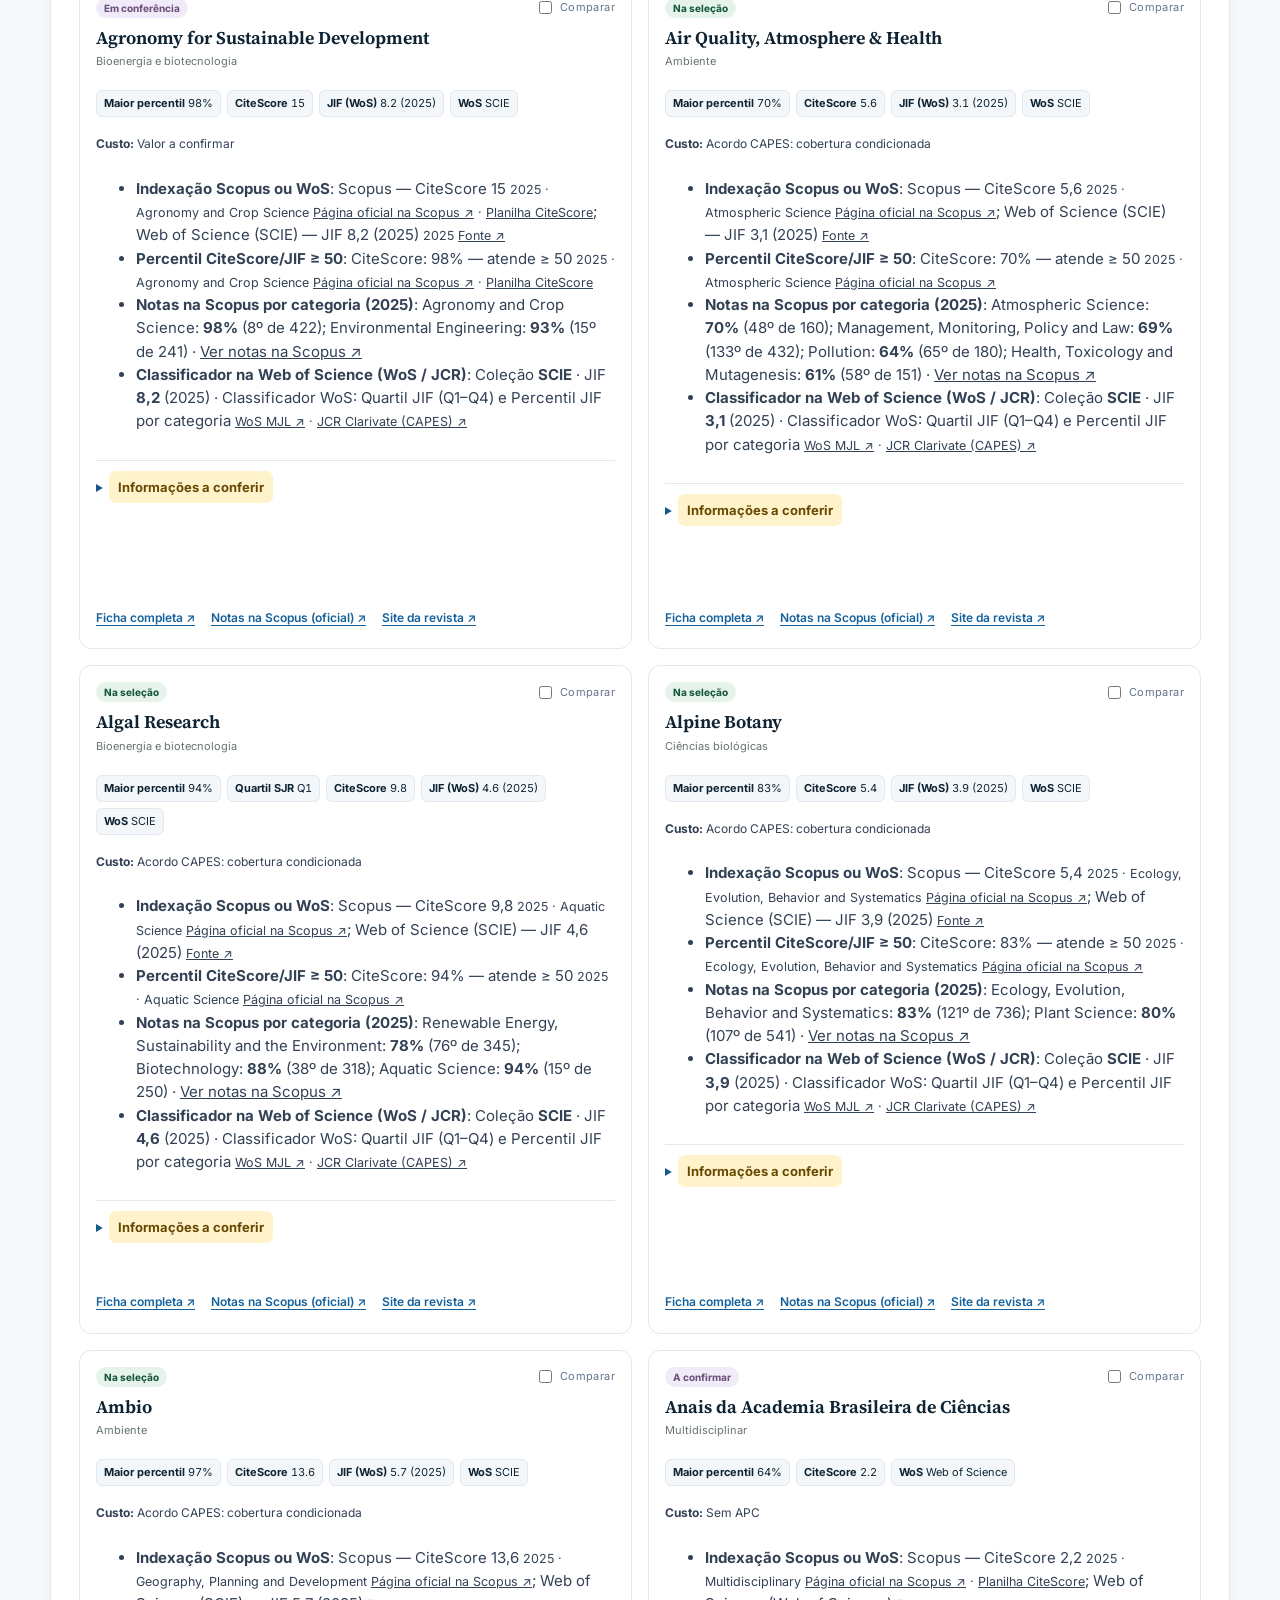
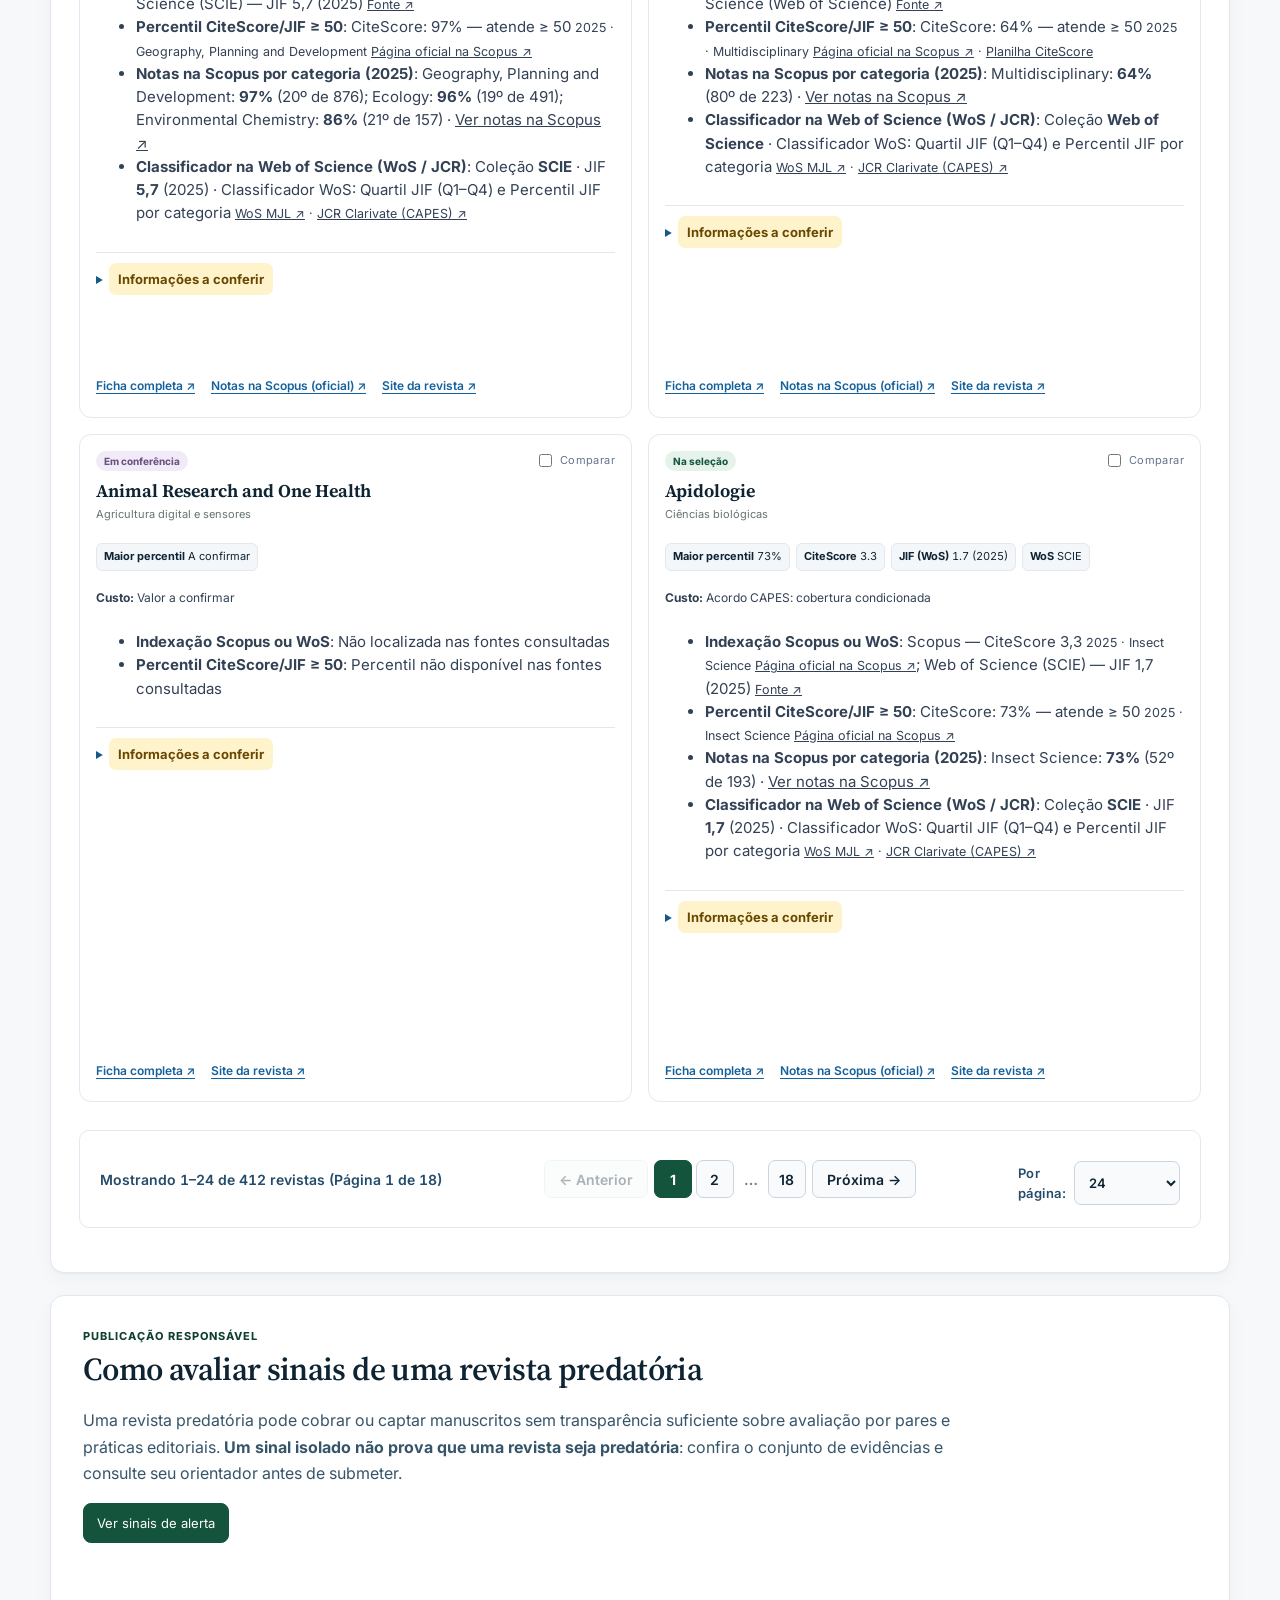
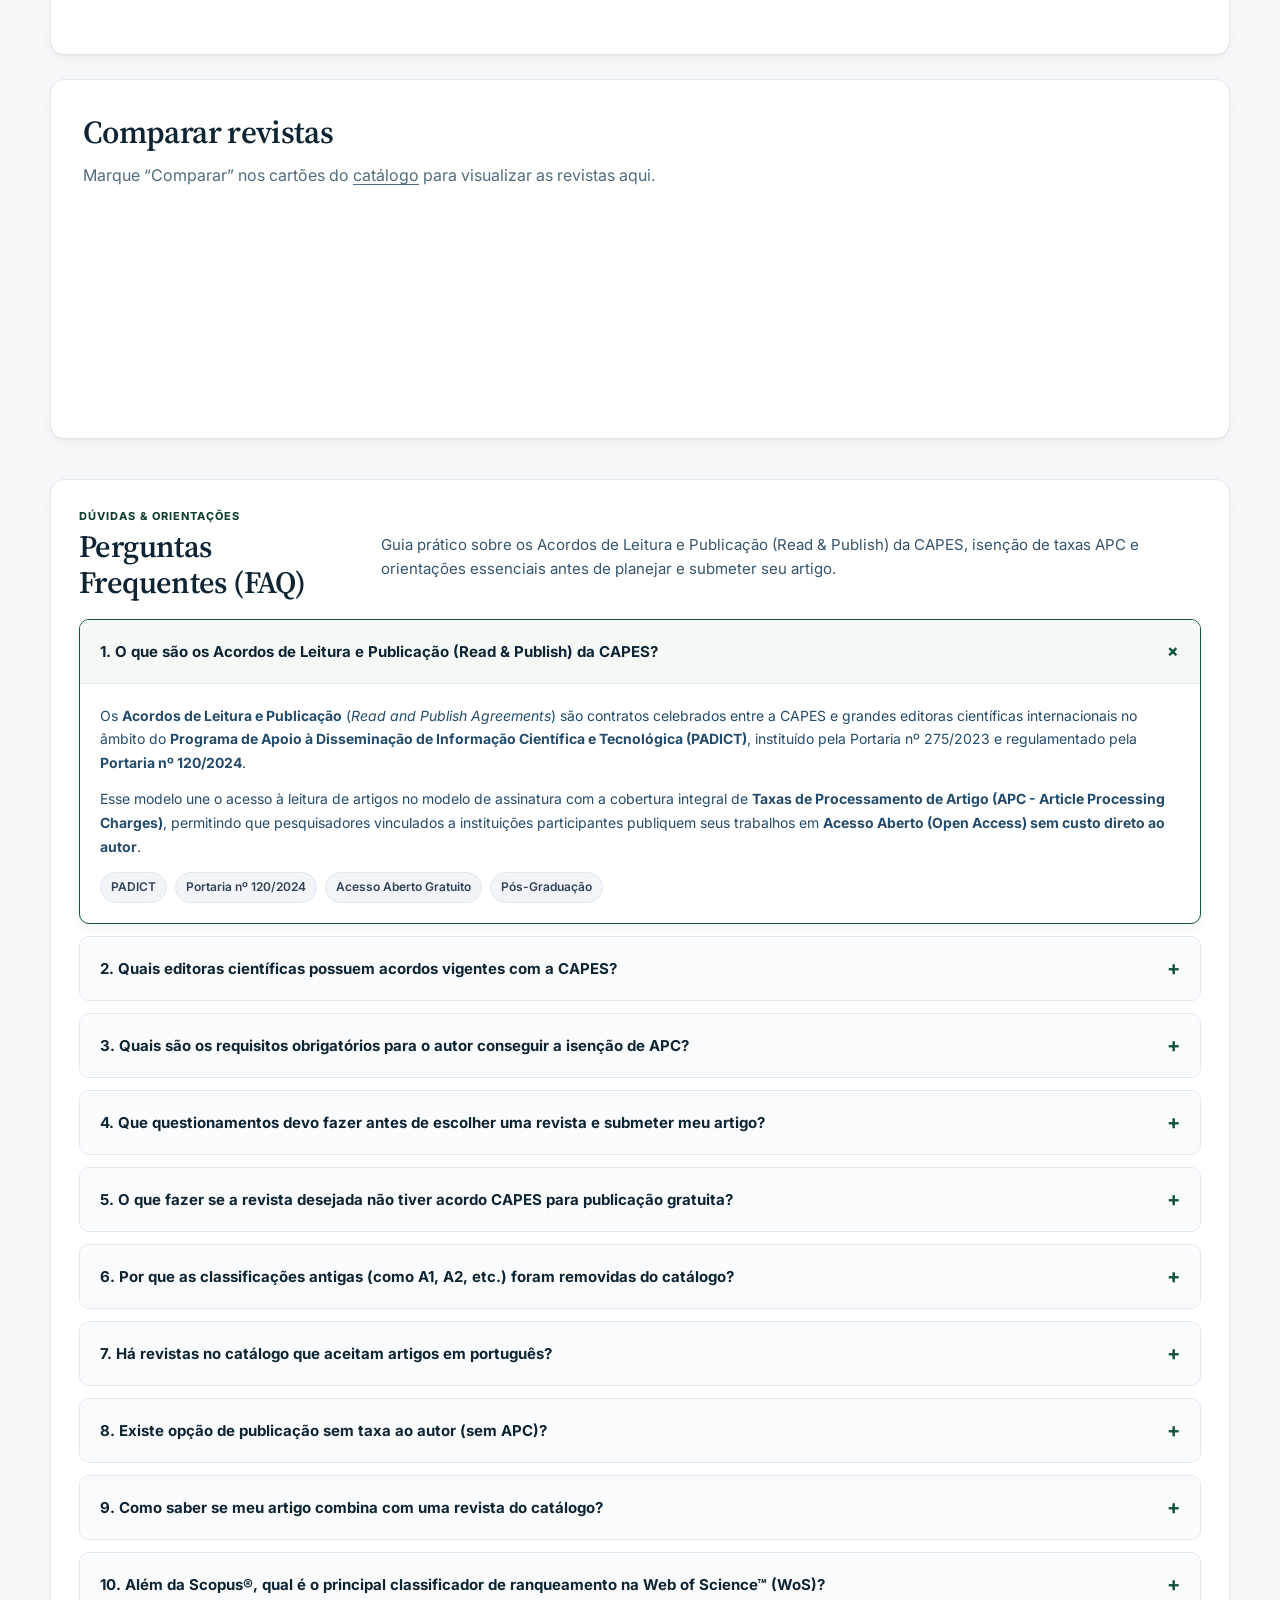
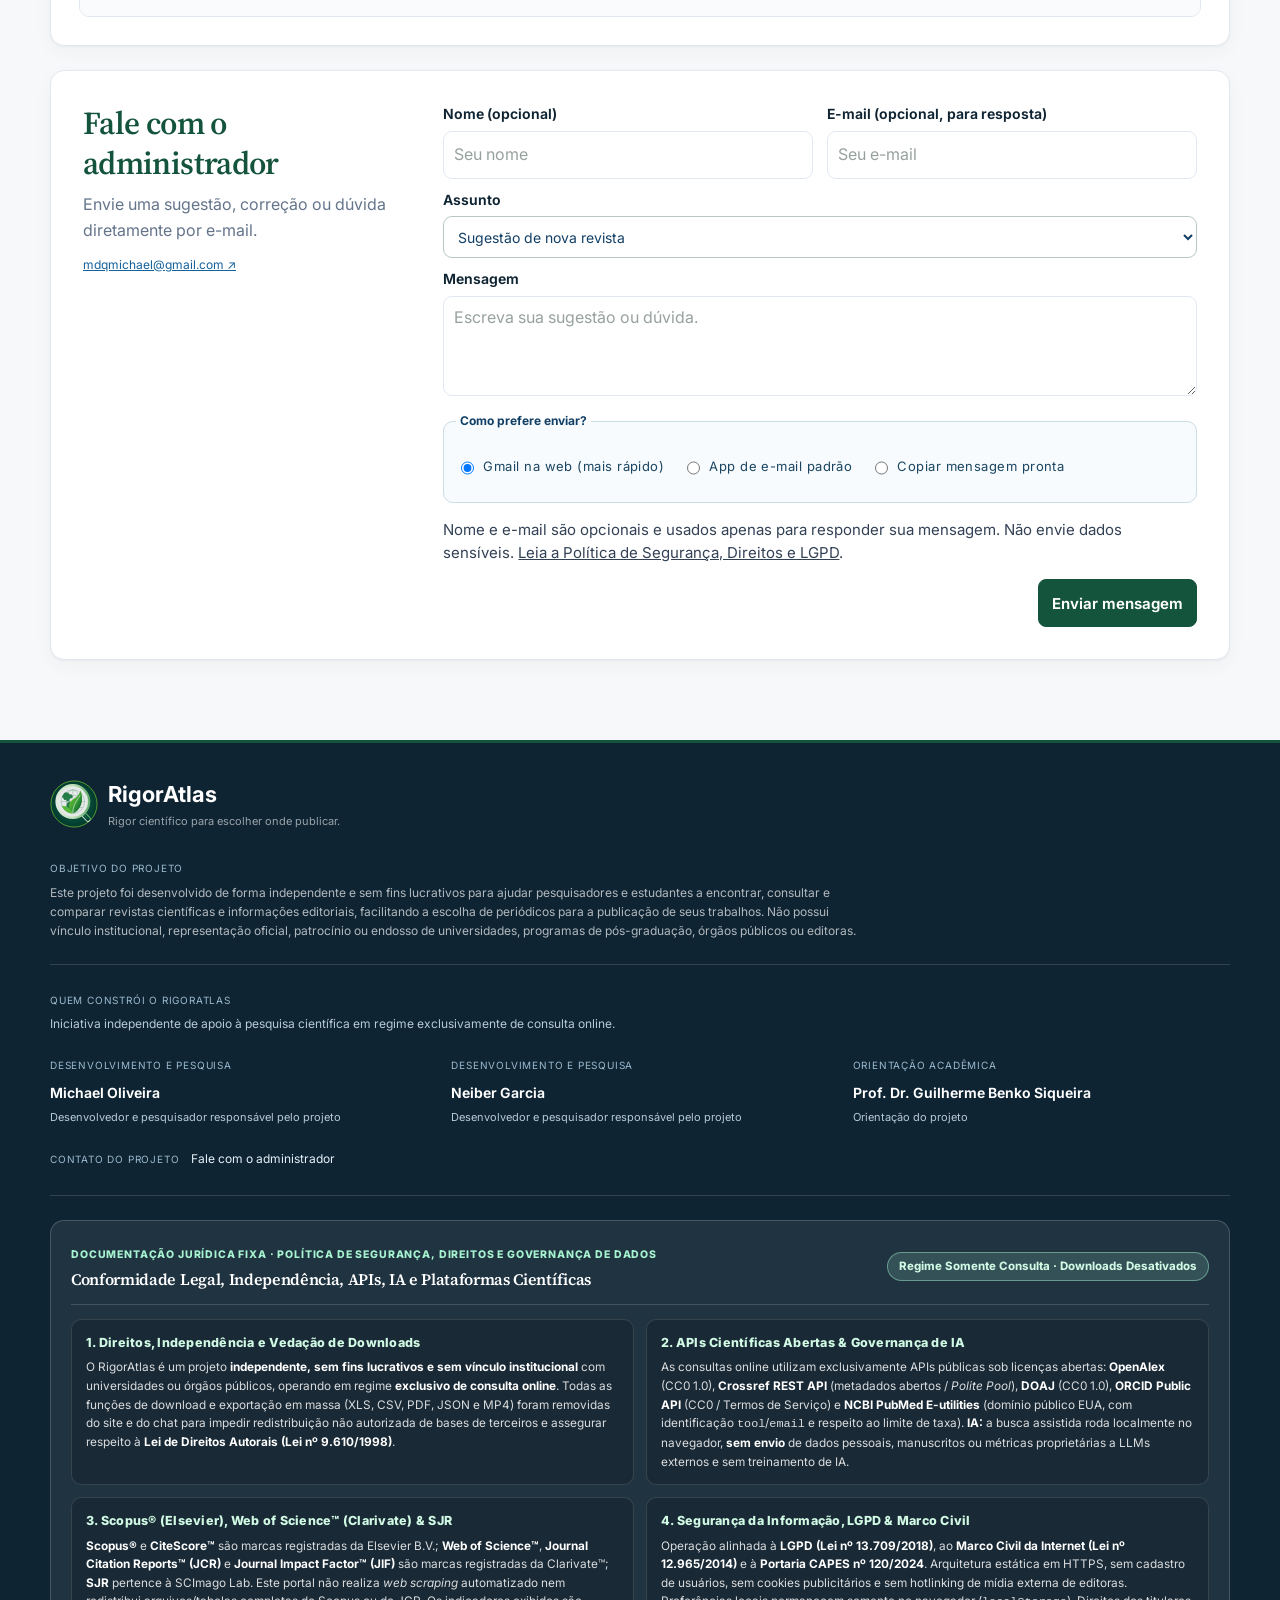
==== commit 86927462: "feat(nav): mover Catálogo de revistas para o menu principal - Move 'Catálogo de revistas' do menu su" ====
--- a/index.html
+++ b/index.html
@@ -7,7 +7,7 @@
 <link rel="preconnect" href="https://fonts.googleapis.com">
 <link rel="preconnect" href="https://fonts.gstatic.com" crossorigin>
 <link href="https://fonts.googleapis.com/css2?family=Inter:wght@400;500;600;700&family=Source+Serif+4:ital,opsz,wght@0,8..60,500;0,8..60,600;0,8..60,700;1,8..60,500&display=swap" rel="stylesheet">
-<link rel="stylesheet" href="assets/css/style.css?v=20261124nav4">
+<link rel="stylesheet" href="assets/css/style.css?v=20261124nav5">
 </head>
 <body>
 <a class="skip-link" href="#inicio">Ir para o conteúdo principal</a>
@@ -25,13 +25,13 @@
   <div class="header-subnav">
     <nav id="primary-navigation" class="header-term-nav" aria-label="Navegação principal">
       <a href="#inicio" class="on">Início</a>
+      <a href="#revistas">Catálogo de revistas</a>
       <a href="#comparar">Comparar</a>
       <a href="#sinais-alerta">Sinais de alerta</a>
       <a href="#sugerir">Contato</a>
       <div class="nav-dropdown" data-nav-dropdown>
         <button type="button" class="nav-dropdown-trigger" aria-expanded="false" aria-haspopup="true" aria-controls="nav-more-menu">Mais recursos <span class="nav-caret" aria-hidden="true">▾</span></button>
         <div id="nav-more-menu" class="nav-dropdown-menu" role="menu">
-          <a href="#revistas" role="menuitem">Catálogo de revistas</a>
           <a href="#requisitos-publicacao" role="menuitem">Requisitos (7 passos)</a>
           <a href="checklist.html" role="menuitem">Checklist completo</a>
           <a href="#faq" role="menuitem">Acordos CAPES &amp; FAQ</a>
--- a/assets/css/style.css
+++ b/assets/css/style.css
@@ -2114,10 +2114,10 @@
   .site-header .header-search{max-width:none;grid-template-columns:minmax(0,1fr) auto;gap:6px}
   .site-header .header-search input{height:40px;min-height:40px;font-size:15px}
   .site-header .header-search #ai-search-button{height:40px;min-height:40px;min-width:88px;padding:0 12px;font-size:13px}
-  .site-header nav.header-term-nav{width:100%!important;padding:0 8px;justify-content:space-between;gap:2px}
+  .site-header nav.header-term-nav{width:100%!important;padding:2px 12px;flex-wrap:wrap!important;justify-content:flex-start;column-gap:14px;row-gap:0}
   .site-header nav.header-term-nav>a,
-  .site-header nav.header-term-nav .nav-dropdown-trigger{padding:9px 3px;font-size:11.2px;gap:3px}
-  .nav-dropdown{margin-left:0}
+  .site-header nav.header-term-nav .nav-dropdown-trigger{padding:7px 2px;font-size:12px;gap:4px}
+  .nav-dropdown{margin-left:auto}
   .nav-dropdown-menu{min-width:210px;right:0}
 }
 @media print{
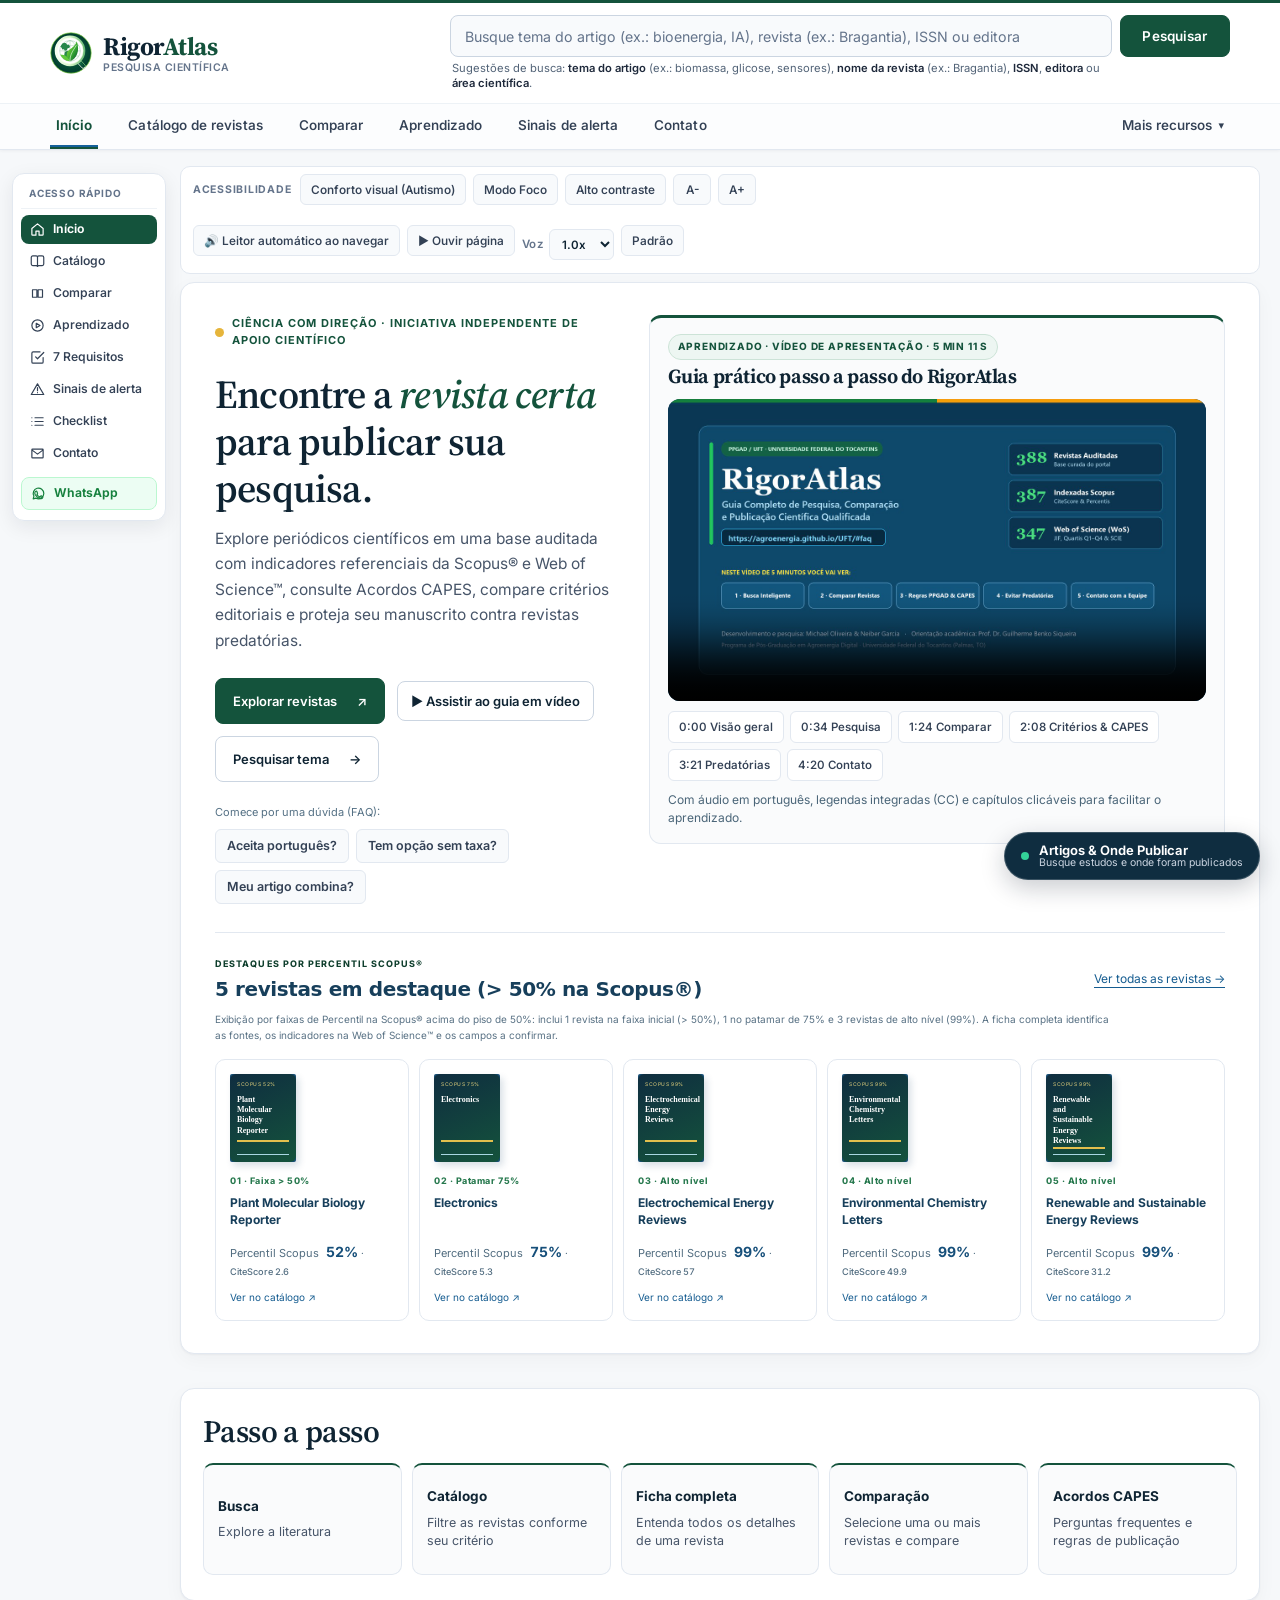
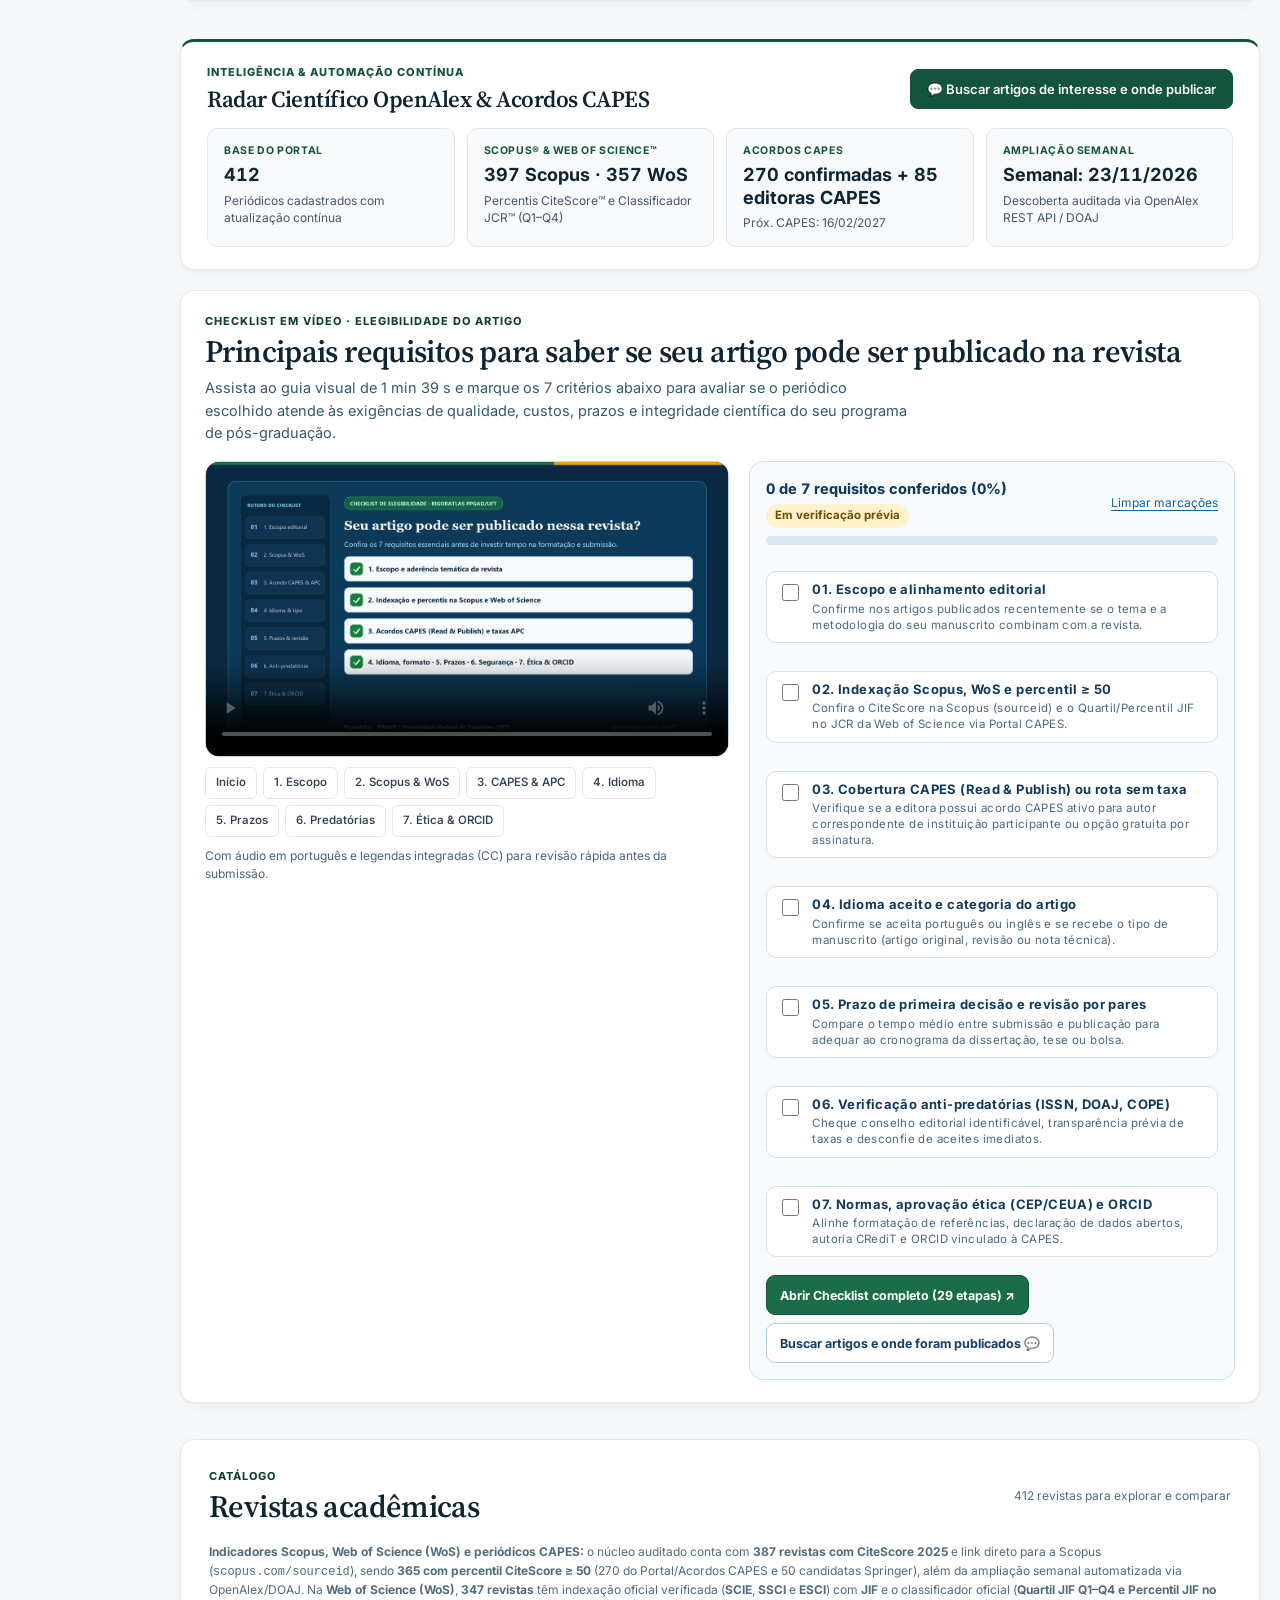
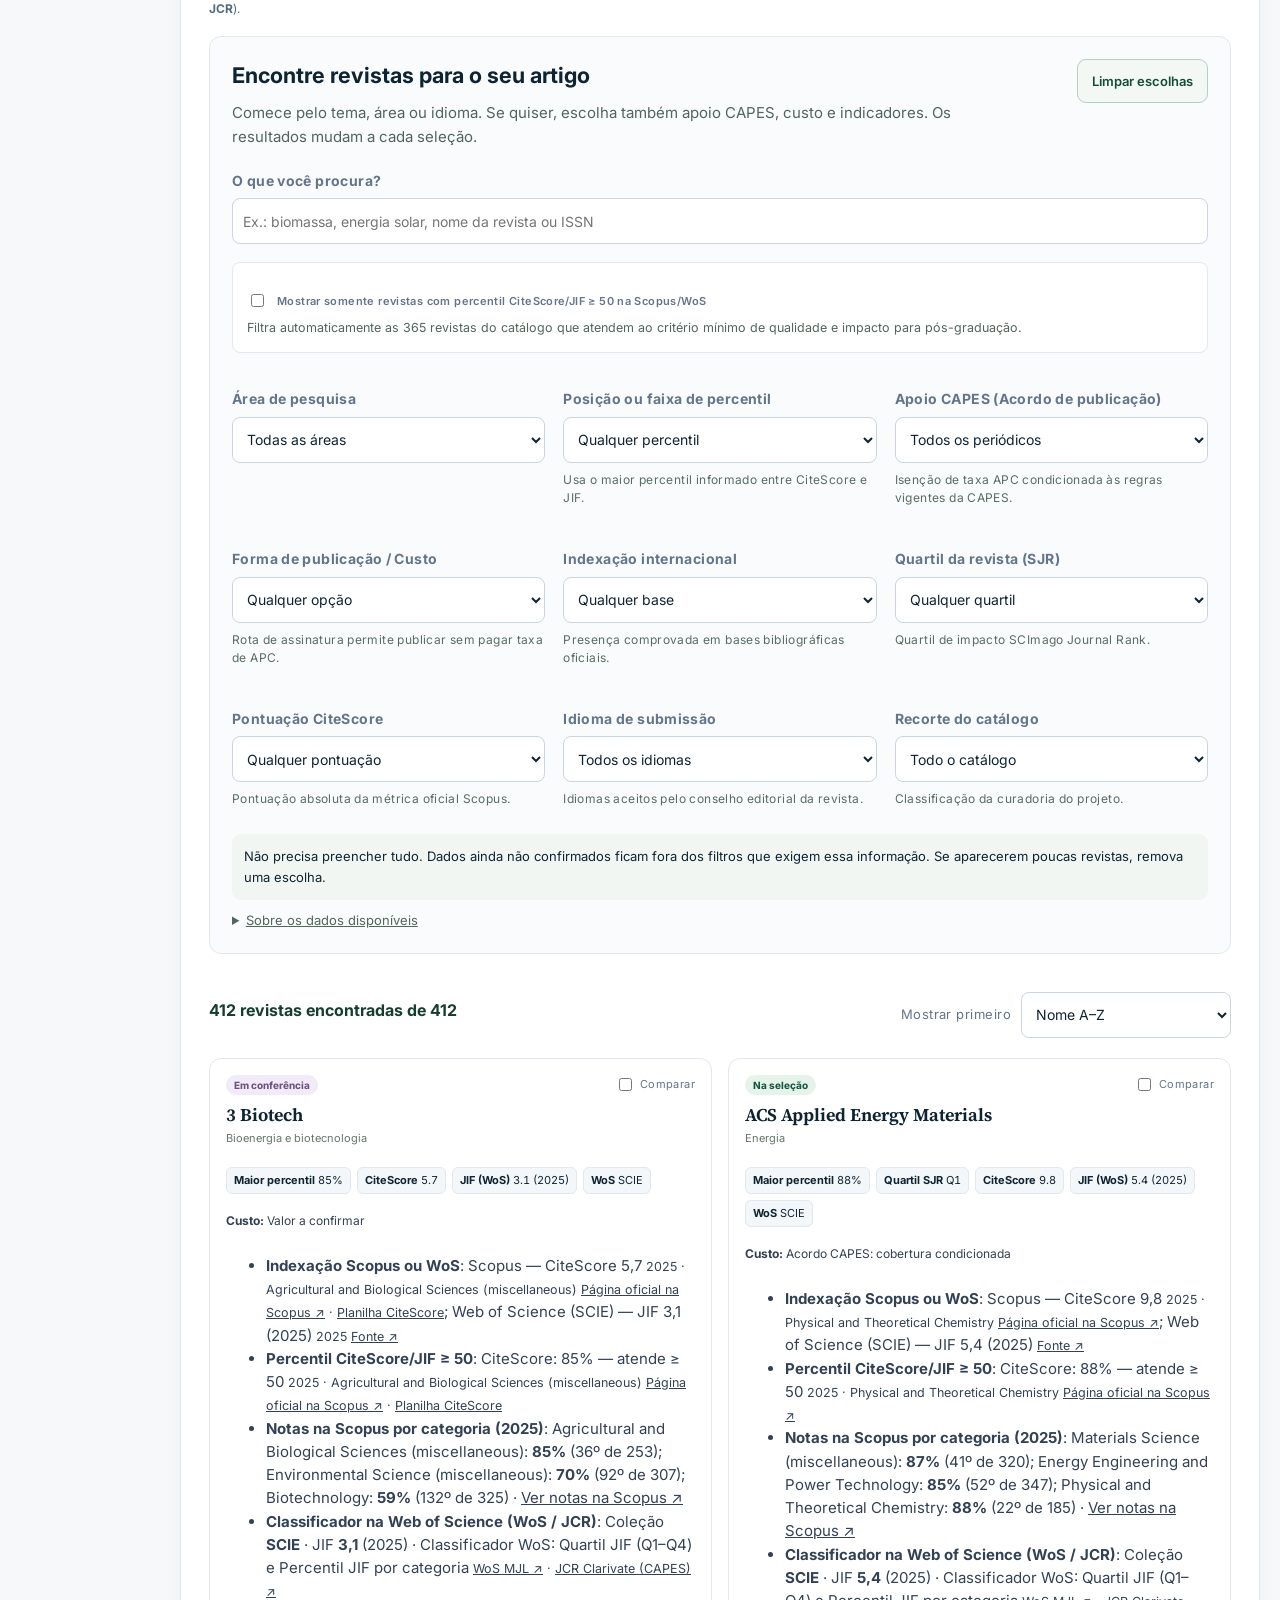
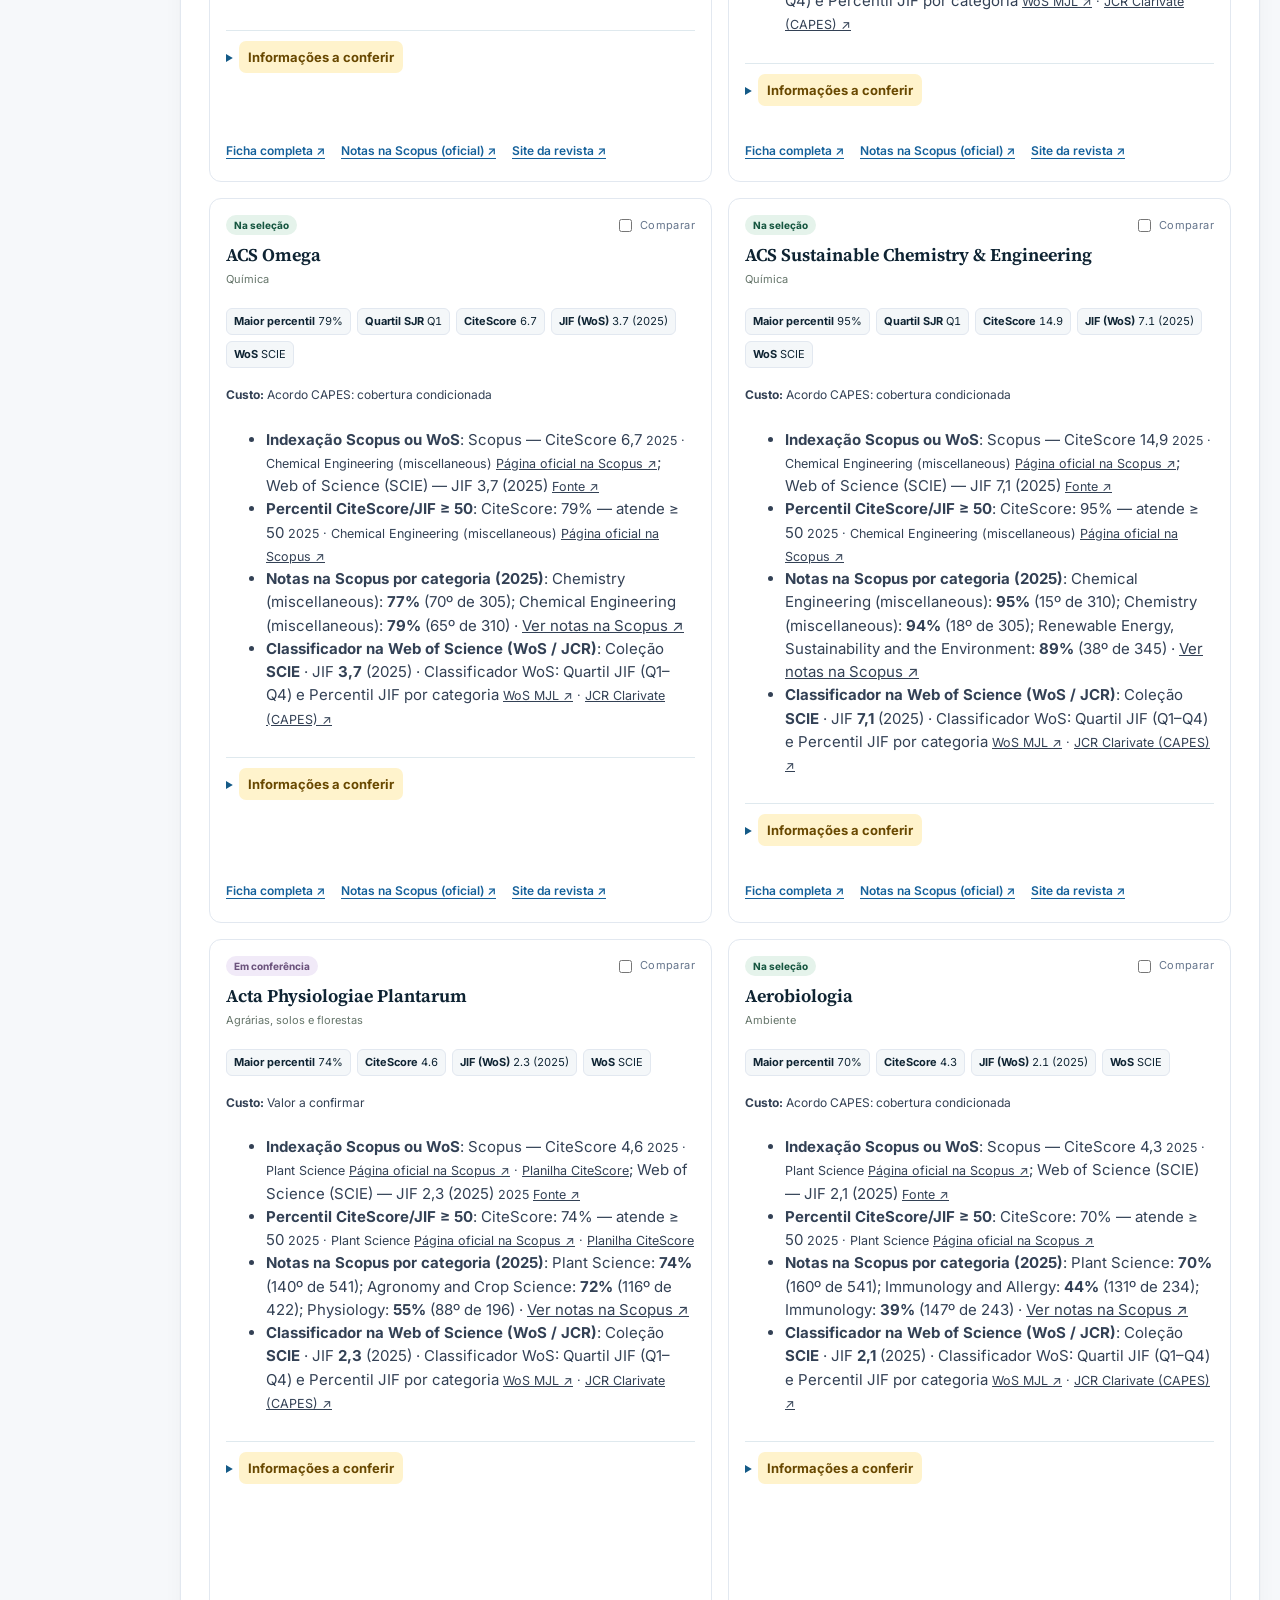
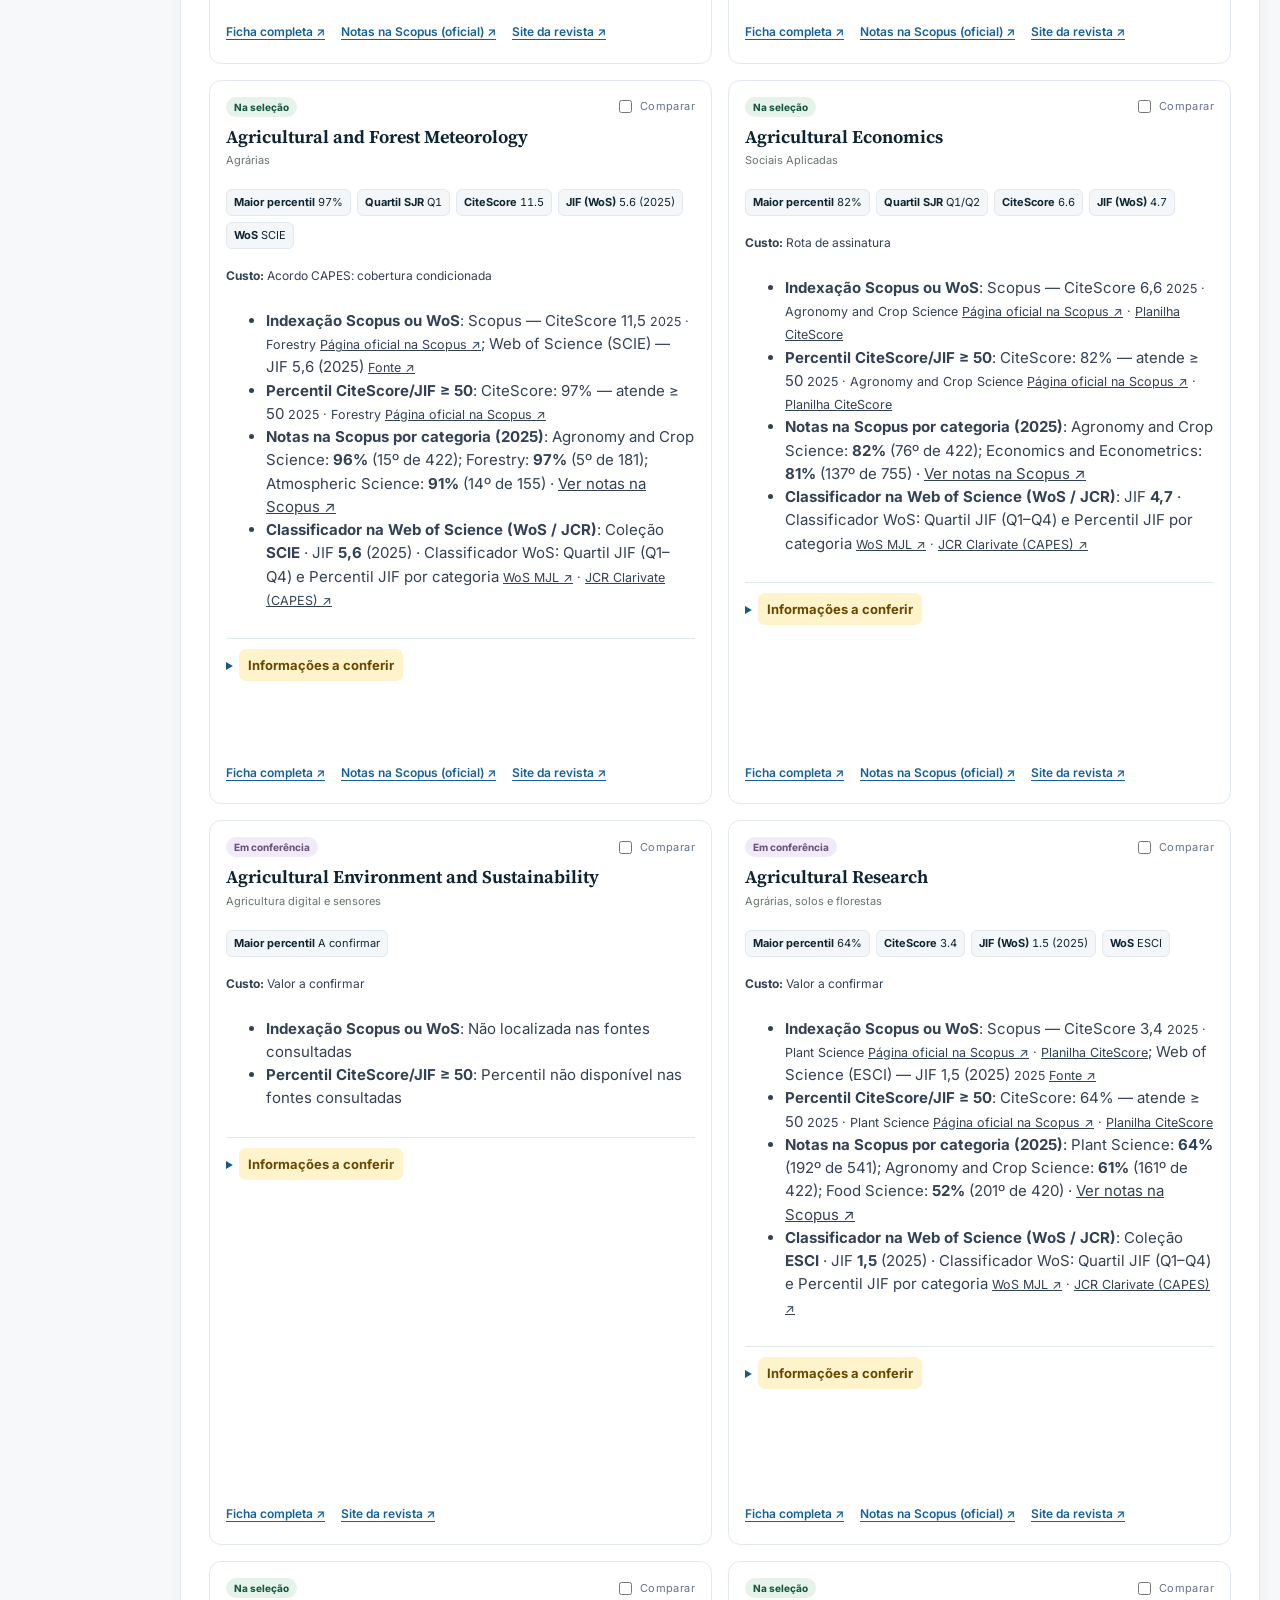
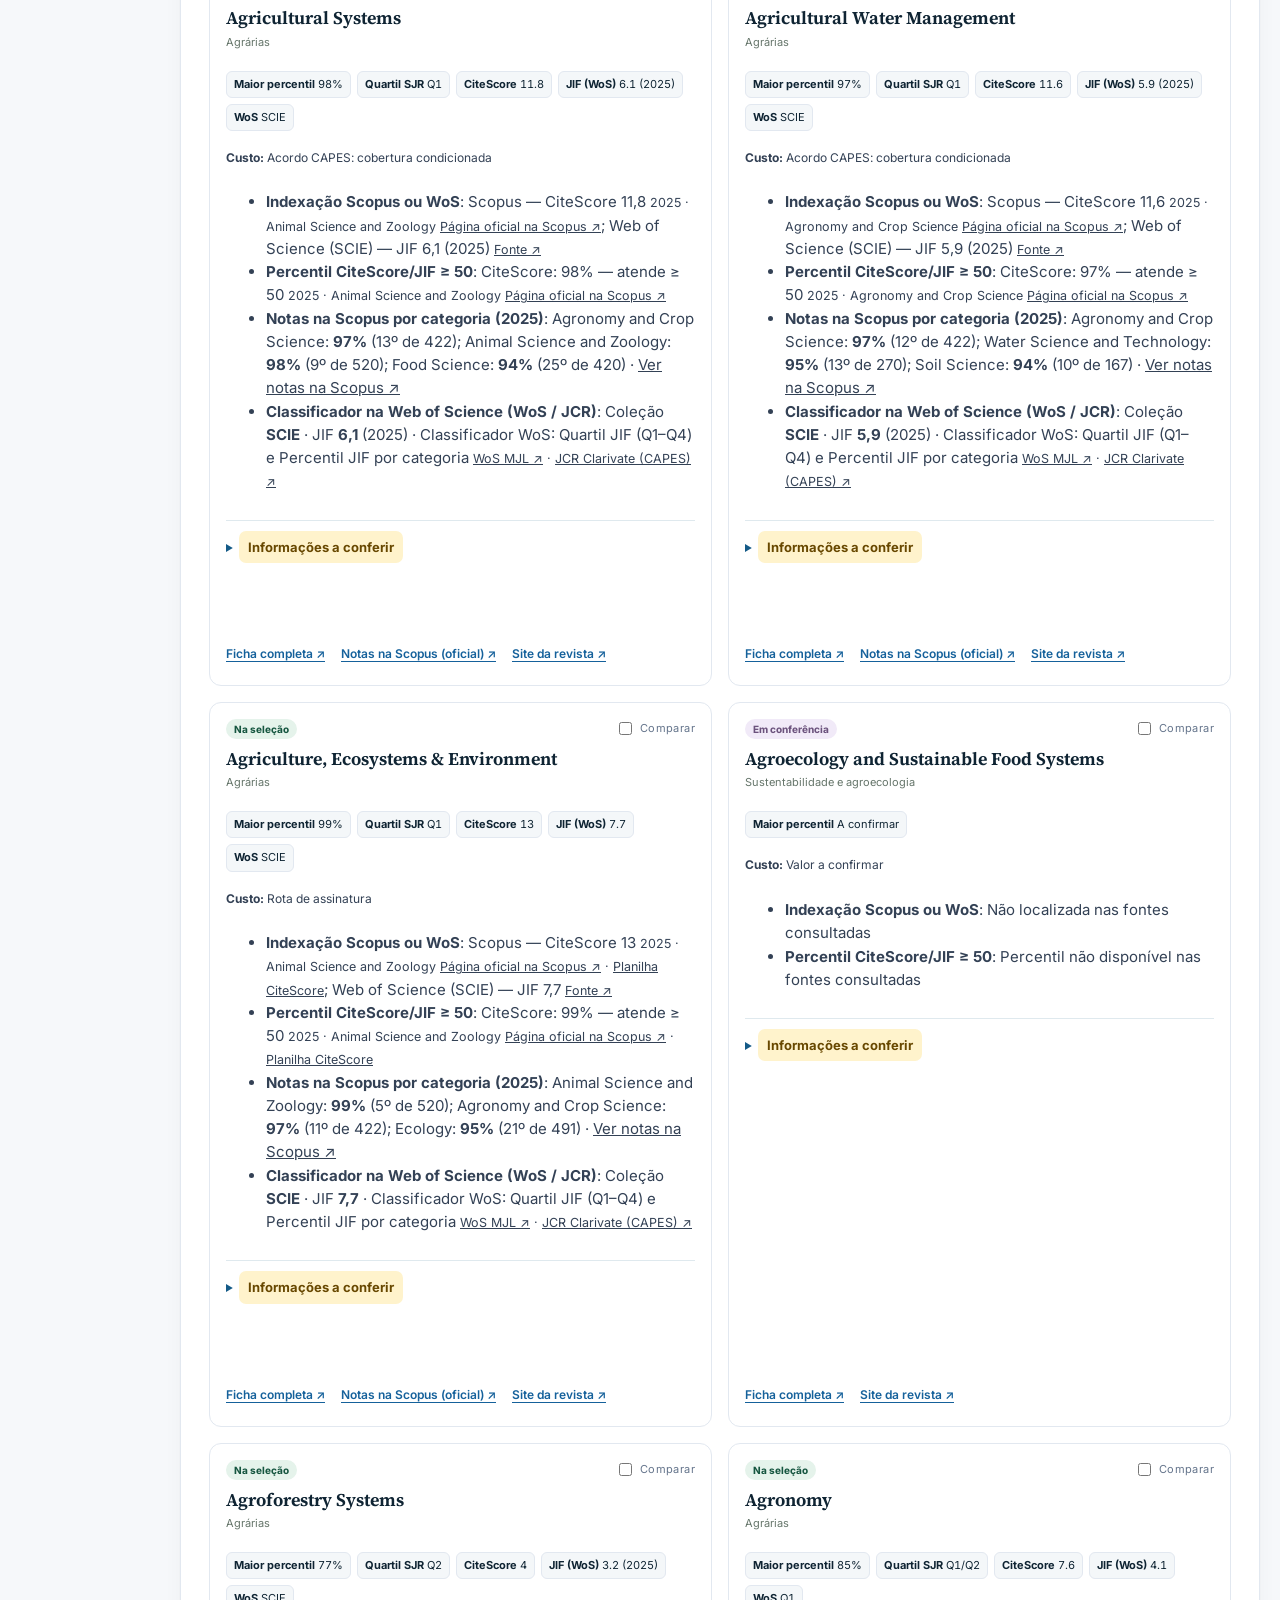
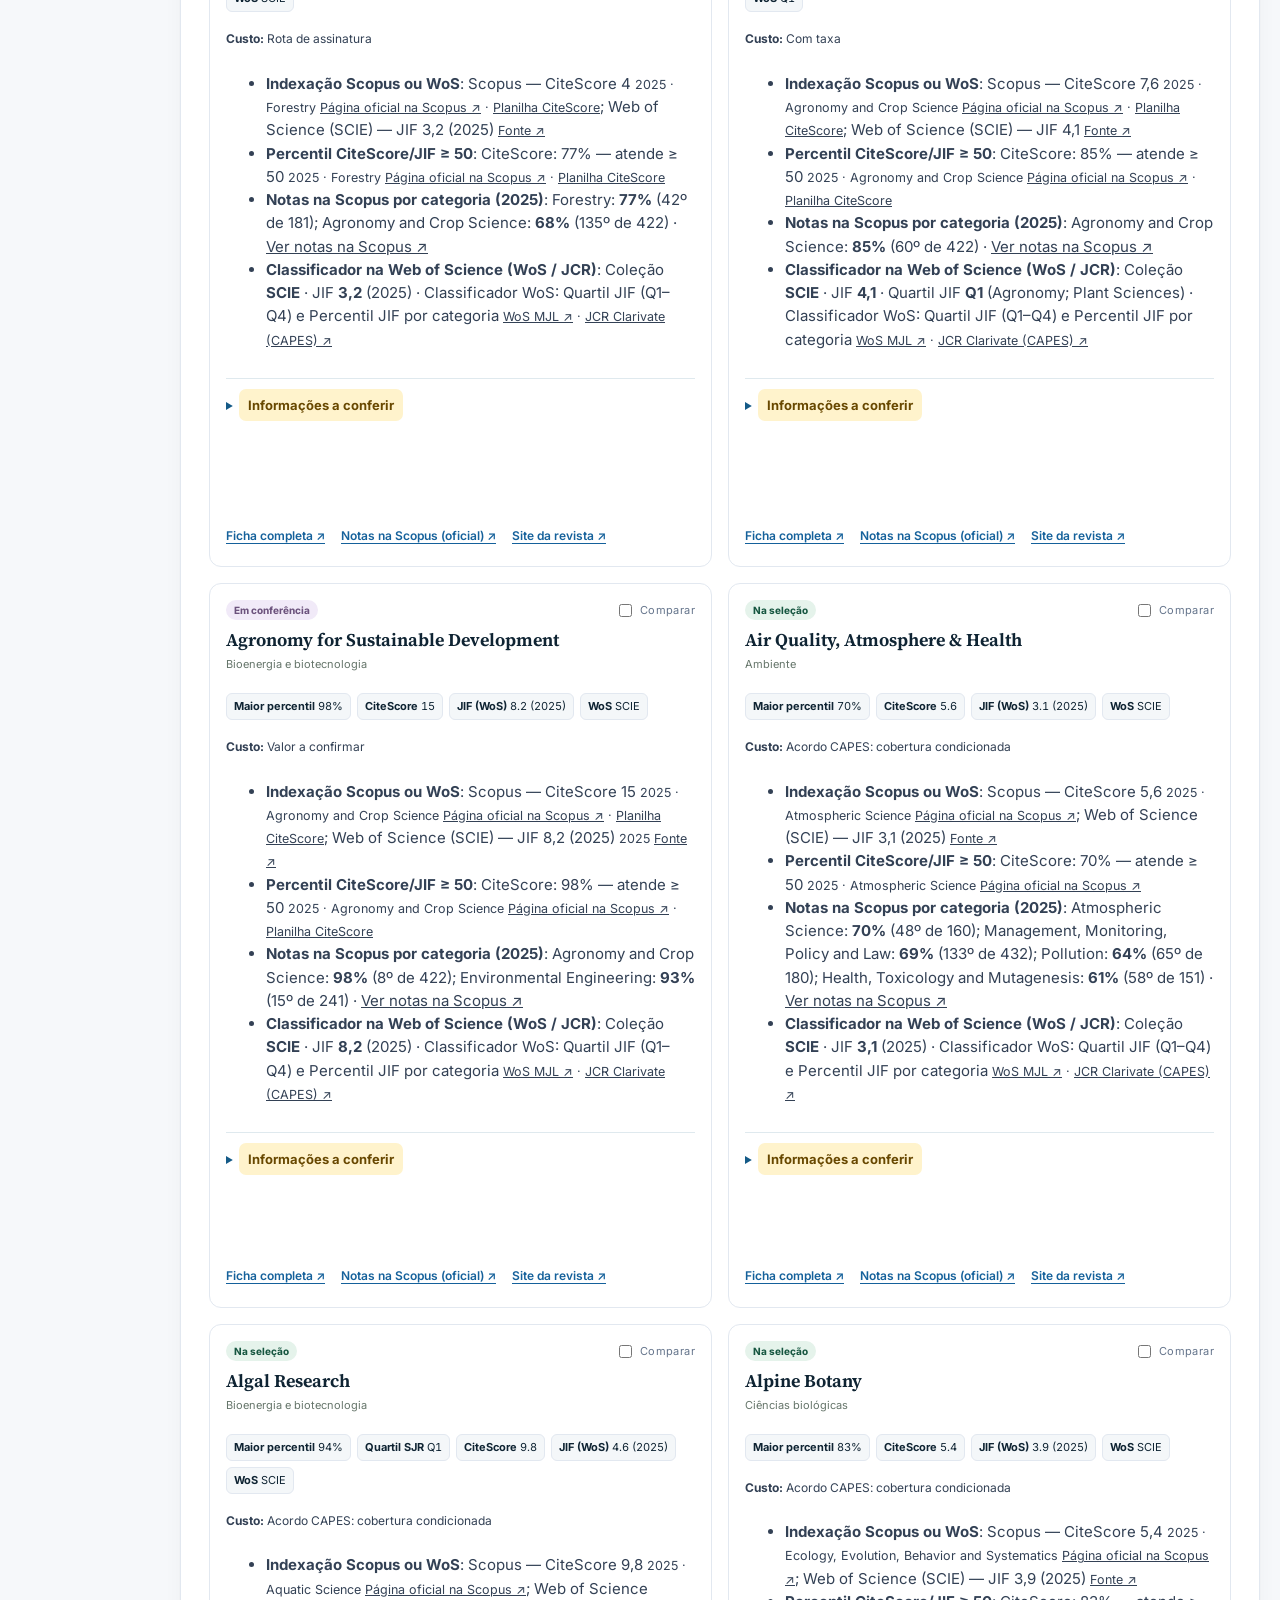
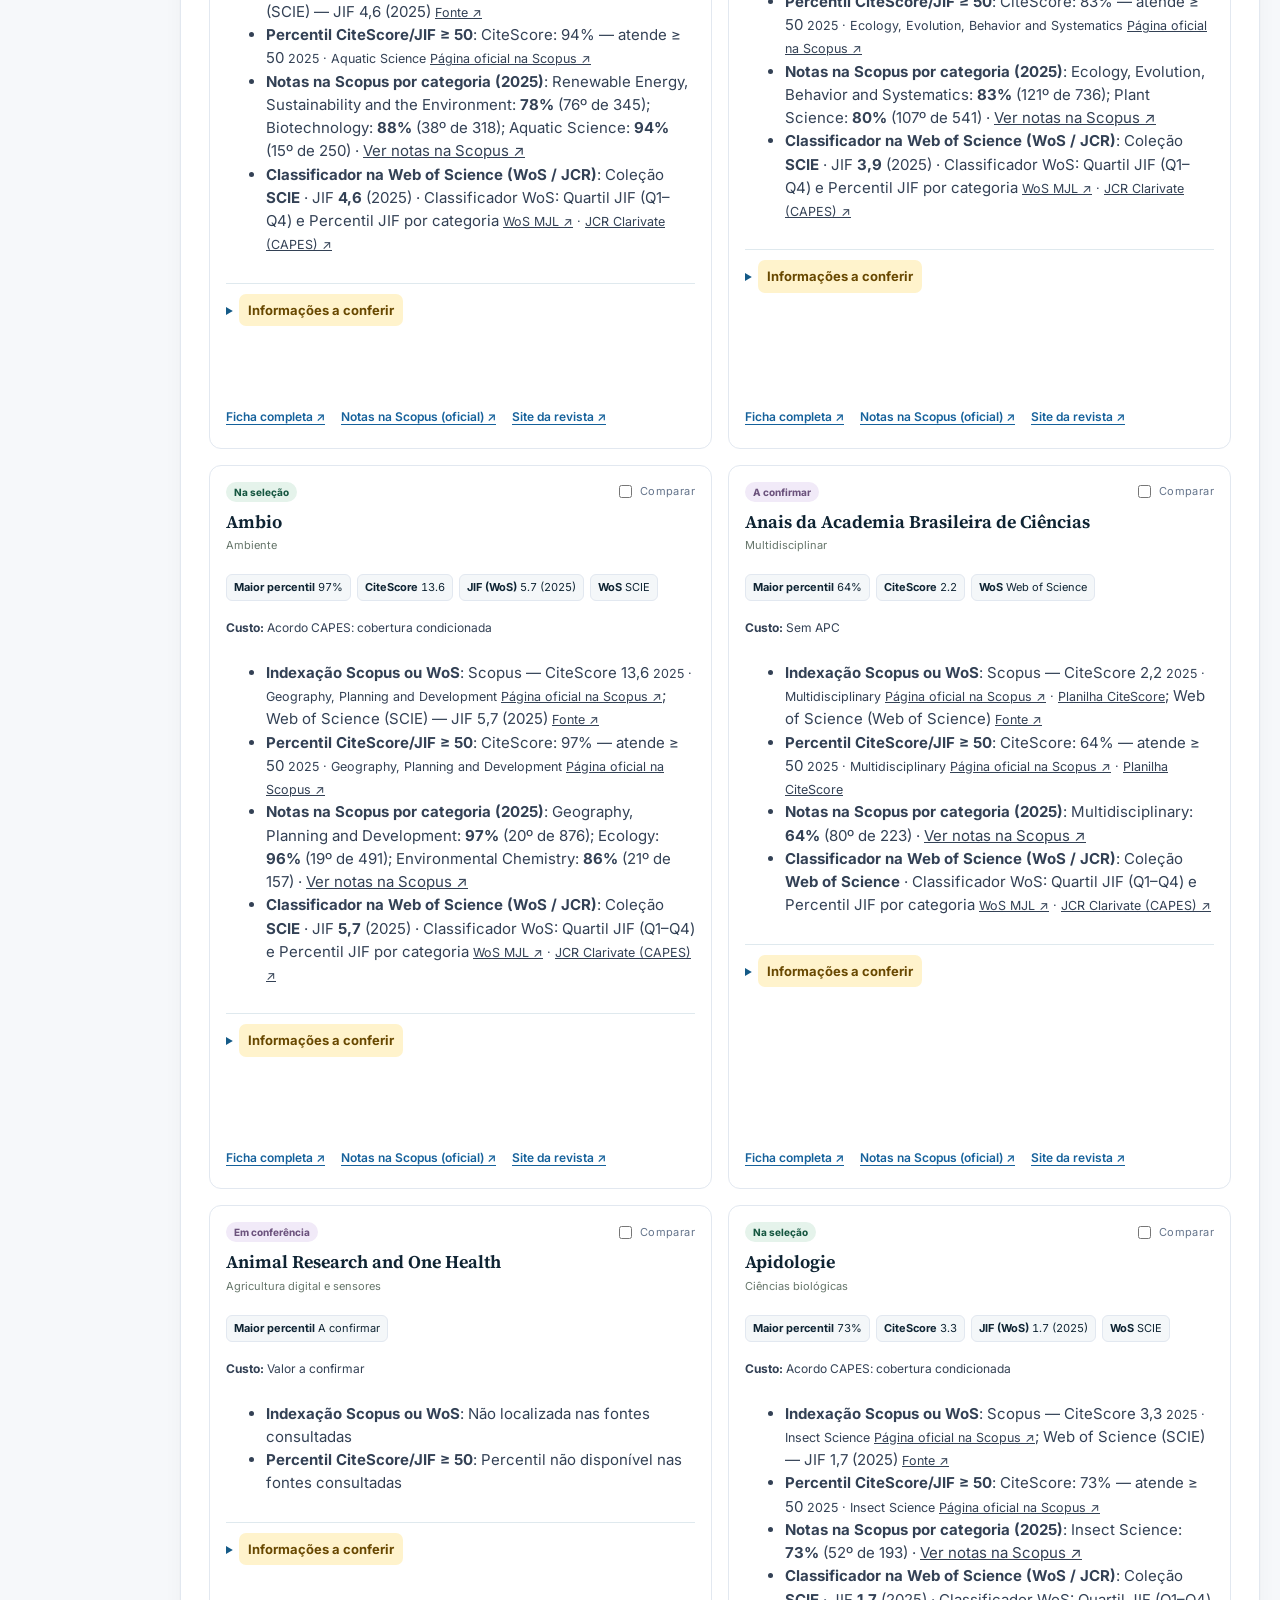
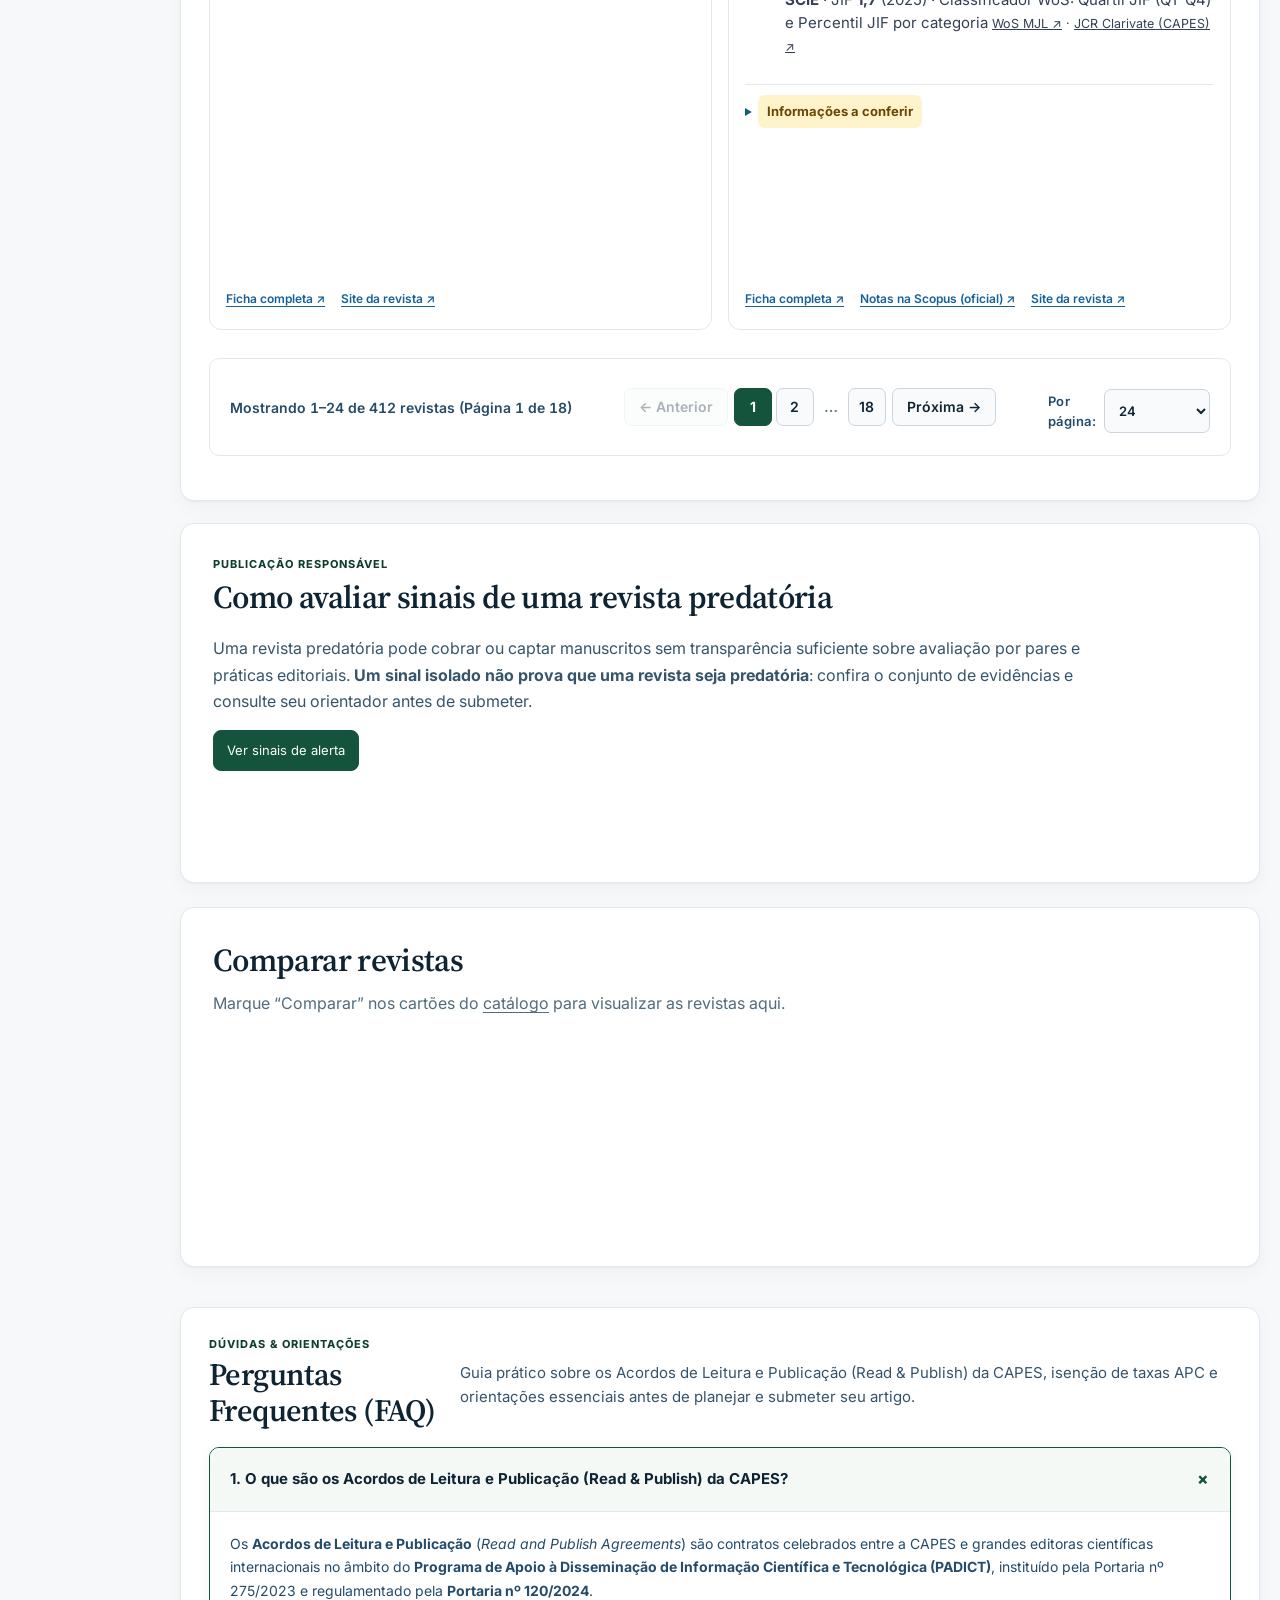
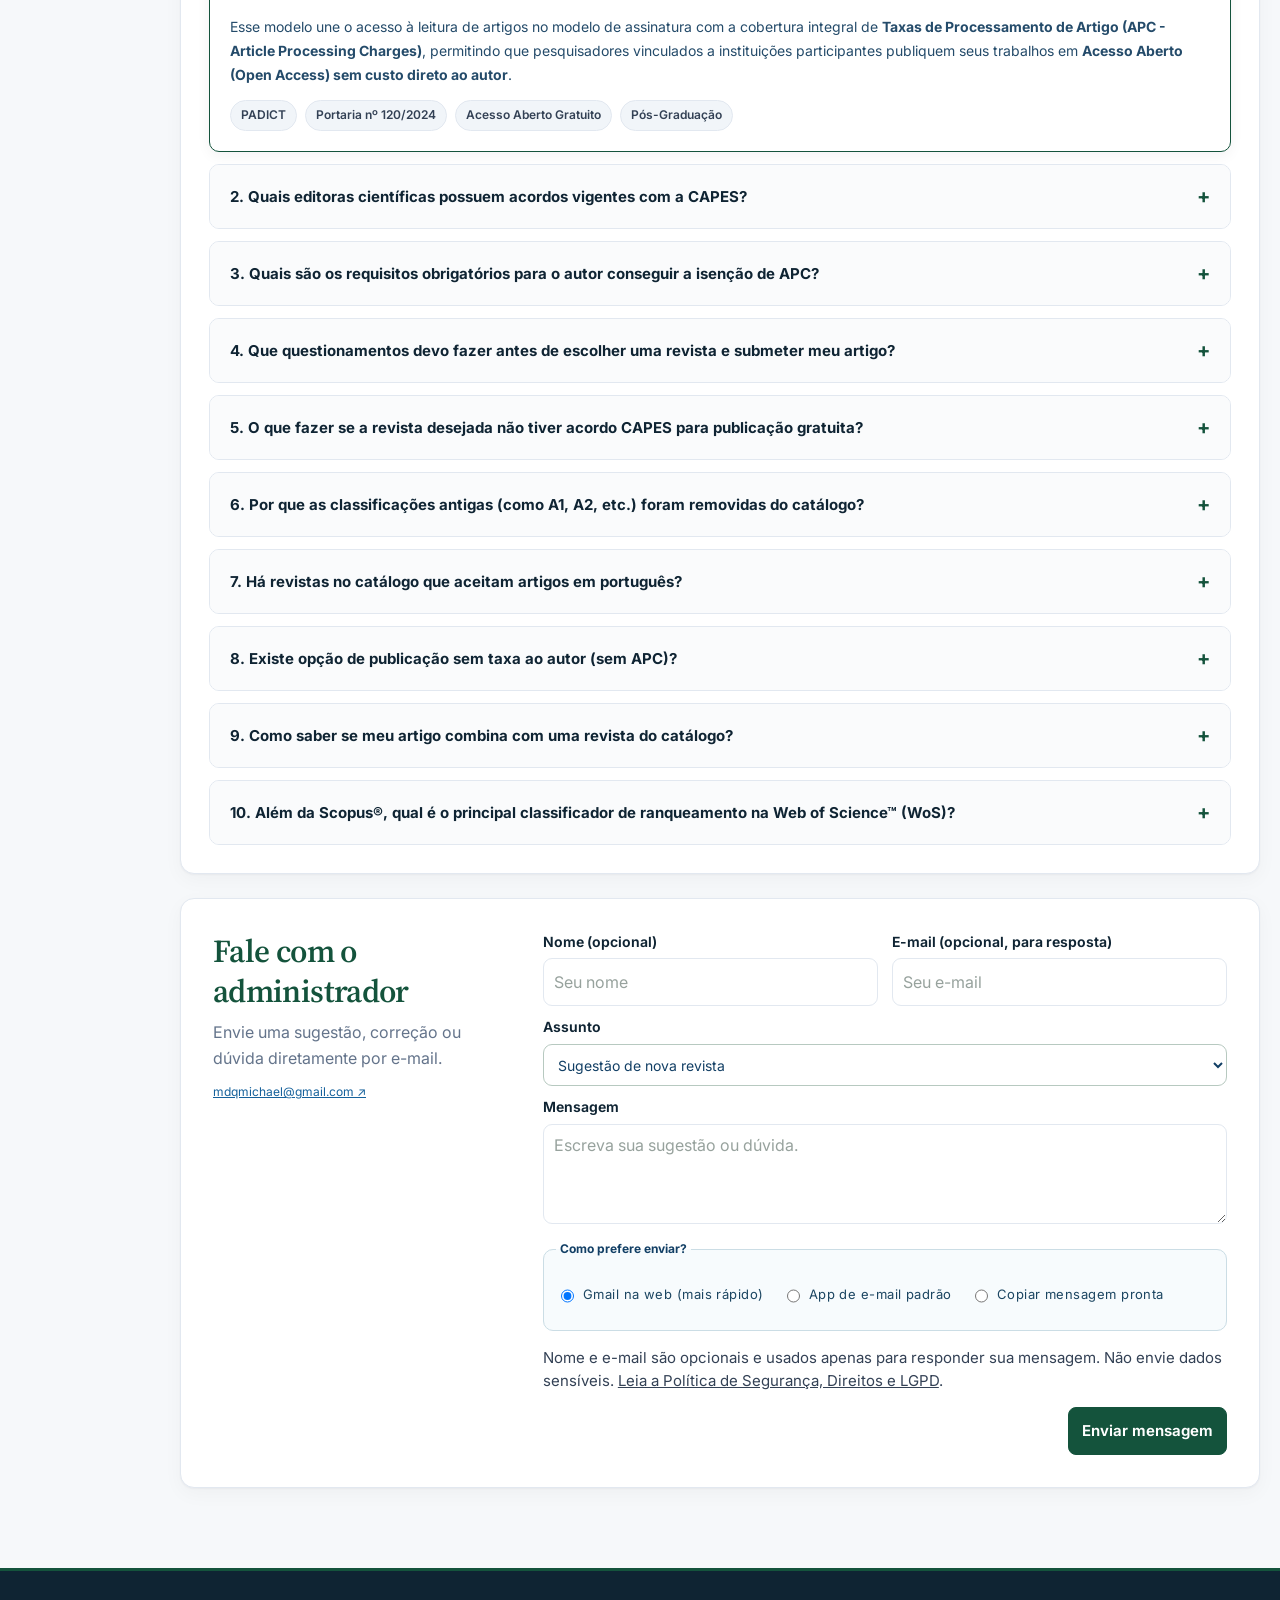
==== commit be1bc7ed: "feat(ux): sugestoes na busca, videos de aprendizado, menu lateral desktop com WhatsApp e rodape juri" ====
--- a/index.html
+++ b/index.html
@@ -7,7 +7,7 @@
 <link rel="preconnect" href="https://fonts.googleapis.com">
 <link rel="preconnect" href="https://fonts.gstatic.com" crossorigin>
 <link href="https://fonts.googleapis.com/css2?family=Inter:wght@400;500;600;700&family=Source+Serif+4:ital,opsz,wght@0,8..60,500;0,8..60,600;0,8..60,700;1,8..60,500&display=swap" rel="stylesheet">
-<link rel="stylesheet" href="assets/css/style.css?v=20261124nav5">
+<link rel="stylesheet" href="assets/css/style.css?v=20261124v6">
 </head>
 <body>
 <a class="skip-link" href="#inicio">Ir para o conteúdo principal</a>
@@ -15,8 +15,11 @@
   <div class="header-inner">
     <a class="brand-lockup" href="#inicio" aria-label="RigorAtlas — início"><img class="brand-logo" src="assets/img/logo-rigoratlas.svg?v=20261124" alt="Símbolo do RigorAtlas: lupa, globo e folhas verdes"><span class="brand-text"><strong>Rigor<span>Atlas</span></strong><small>Pesquisa Científica</small></span></a>
     <form id="ai-search-form" class="header-search" role="search">
-      <label class="sr-only" for="ai-question">Encontre revistas científicas para publicar sua pesquisa</label>
-      <input id="ai-question" type="search" maxlength="1500" placeholder="Nome da revista (ex.: Bragantia) ou tema da pesquisa" title="Encontre revistas científicas para publicar sua pesquisa" autocomplete="off">
+      <label class="sr-only" for="ai-question">Pesquise por tema do artigo, nome da revista, ISSN, editora ou área científica</label>
+      <div class="search-field-group">
+        <input id="ai-question" type="search" maxlength="1500" placeholder="Busque tema do artigo (ex.: bioenergia, IA), revista (ex.: Bragantia), ISSN ou editora" title="Pesquise por tema da pesquisa, nome da revista, ISSN, editora ou área científica" aria-describedby="search-hint-text" autocomplete="off">
+        <span id="search-hint-text" class="search-hint">Sugestões de busca: <strong>tema do artigo</strong> (ex.: biomassa, glicose, sensores), <strong>nome da revista</strong> (ex.: Bragantia), <strong>ISSN</strong>, <strong>editora</strong> ou <strong>área científica</strong>.</span>
+      </div>
       <div class="header-actions">
         <button type="submit" id="ai-search-button" aria-label="Pesquisar revistas">Pesquisar</button>
       </div>
@@ -27,12 +30,13 @@
       <a href="#inicio" class="on">Início</a>
       <a href="#revistas">Catálogo de revistas</a>
       <a href="#comparar">Comparar</a>
+      <a href="#apresentacao">Aprendizado</a>
       <a href="#sinais-alerta">Sinais de alerta</a>
       <a href="#sugerir">Contato</a>
       <div class="nav-dropdown" data-nav-dropdown>
         <button type="button" class="nav-dropdown-trigger" aria-expanded="false" aria-haspopup="true" aria-controls="nav-more-menu">Mais recursos <span class="nav-caret" aria-hidden="true">▾</span></button>
         <div id="nav-more-menu" class="nav-dropdown-menu" role="menu">
-          <a href="#requisitos-publicacao" role="menuitem">Requisitos (7 passos)</a>
+          <a href="#requisitos-publicacao" role="menuitem">Vídeo: 7 requisitos</a>
           <a href="checklist.html" role="menuitem">Checklist completo</a>
           <a href="#faq" role="menuitem">Acordos CAPES &amp; FAQ</a>
           <a href="sobre.html" role="menuitem">Sobre e fontes</a>
@@ -70,22 +74,31 @@
     <p class="banner-kicker"><span aria-hidden="true"></span> CIÊNCIA COM DIREÇÃO · INICIATIVA INDEPENDENTE DE APOIO CIENTÍFICO</p>
     <h1 id="banner-title">Encontre a <em>revista certa</em> para publicar sua pesquisa.</h1>
     <p class="banner-lead">Explore periódicos científicos em uma base auditada com indicadores referenciais da Scopus® e Web of Science™, consulte Acordos CAPES, compare critérios editoriais e proteja seu manuscrito contra revistas predatórias.</p>
-    <div class="banner-actions"><a class="banner-primary" href="#revistas">Explorar revistas <span aria-hidden="true">↗</span></a><a class="banner-secondary" href="#ai-question" data-focus-search>Pesquisar tema <span aria-hidden="true">→</span></a><a class="banner-secondary" href="#requisitos-publicacao">7 requisitos</a></div>
+    <div class="banner-actions"><a class="banner-primary" href="#revistas">Explorar revistas <span aria-hidden="true">↗</span></a><button type="button" id="hero-play-btn" class="banner-secondary">▶ Assistir ao guia em vídeo</button><a class="banner-secondary" href="#ai-question" data-focus-search>Pesquisar tema <span aria-hidden="true">→</span></a></div>
     <div class="banner-prompts" aria-label="Dúvidas frequentes"><span>Comece por uma dúvida (FAQ):</span><a href="#faq-portugues">Aceita português?</a><a href="#faq-sem-taxa">Tem opção sem taxa?</a><a href="#faq-combina">Meu artigo combina?</a></div>
   </div>
-  <aside id="apresentacao" class="banner-guide-panel" aria-labelledby="hero-guide-title">
+  <div id="apresentacao" class="banner-video-hero" aria-labelledby="hero-video-title">
     <div class="hero-video-head">
-      <span class="hero-video-badge">METODOLOGIA EDITORIAL · RIGOR CIENTÍFICO</span>
-      <h2 id="hero-guide-title" class="hero-video-title">Como escolher seu periódico em 4 etapas</h2>
-    </div>
-    <ol class="guide-steps-clean">
-      <li><span class="guide-num">01</span><div><strong>Descubra pelo tema ou nome</strong><p>Use a barra superior ou o assistente de artigos para cruzar nossa base auditada com metadados abertos (Crossref, OpenAlex, PubMed e ORCID).</p></div></li>
-      <li><span class="guide-num">02</span><div><strong>Avalie impacto e indexação</strong><p>Consulte referências de CiteScore™ (Scopus®) e coleção/JIF™ (Web of Science™) e confirme sempre diretamente nas bases oficiais.</p></div></li>
-      <li><span class="guide-num">03</span><div><strong>Compare custos, prazos e CAPES</strong><p>Coloque até 4 periódicos lado a lado para verificar rota gratuita por assinatura, APC e participação em Acordos <em>Read &amp; Publish</em> da CAPES.</p></div></li>
-      <li><span class="guide-num">04</span><div><strong>Valide integridade e submeta</strong><p>Conclua os 7 critérios de elegibilidade, cheque sinais antipredatórios e valide a escolha final com seu orientador.</p></div></li>
-    </ol>
-    <p class="hero-video-foot">Projeto independente, sem fins lucrativos e sem vínculo institucional com universidades ou editoras · Consulta exclusivamente online.</p>
-  </aside>
+      <span class="hero-video-badge">APRENDIZADO · VÍDEO DE APRESENTAÇÃO · 5 MIN 11 S</span>
+      <h2 id="hero-video-title" class="hero-video-title">Guia prático passo a passo do RigorAtlas</h2>
+    </div>
+    <figure class="hero-video-figure">
+      <video id="hero-video" controls controlsList="nodownload" disablePictureInPicture preload="metadata" poster="assets/img/video-poster.jpg" playsinline aria-label="Conheça o funcionamento do site RigorAtlas neste vídeo de 5 minutos para fazer a sua pesquisa">
+        <source src="assets/video/apresentacao-rigoratlas.mp4" type="video/mp4">
+        <track kind="subtitles" srclang="pt-BR" label="Português (Brasil)" src="assets/video/apresentacao-rigoratlas.vtt" default>
+        <p>Seu navegador não suporta reprodução direta de vídeo MP4.</p>
+      </video>
+    </figure>
+    <div class="video-chapter-strip" role="group" aria-label="Ir diretamente para um capítulo do vídeo">
+      <button type="button" class="video-chapter-btn" data-seek="0">0:00 Visão geral</button>
+      <button type="button" class="video-chapter-btn" data-seek="34">0:34 Pesquisa</button>
+      <button type="button" class="video-chapter-btn" data-seek="84">1:24 Comparar</button>
+      <button type="button" class="video-chapter-btn" data-seek="128">2:08 Critérios &amp; CAPES</button>
+      <button type="button" class="video-chapter-btn" data-seek="201">3:21 Predatórias</button>
+      <button type="button" class="video-chapter-btn" data-seek="260">4:20 Contato</button>
+    </div>
+    <p class="hero-video-foot">Com áudio em português, legendas integradas (CC) e capítulos clicáveis para facilitar o aprendizado.</p>
+  </div>
   <div class="banner-featured"><div class="featured-heading"><div><span class="eyebrow">DESTAQUES POR PERCENTIL SCOPUS®</span><h2>5 revistas em destaque (&gt; 50% na Scopus®)</h2></div><a href="#revistas">Ver todas as revistas →</a></div>
     <p id="featured-criteria" class="featured-criteria">Exibição por faixas de Percentil na Scopus® acima do piso de 50%: inclui 1 revista na faixa inicial (&gt; 50%), 1 no patamar de 75% e 3 revistas de alto nível (99%). A ficha completa identifica as fontes, os indicadores na Web of Science™ e os campos a confirmar.</p>
     <div id="featured-journals" class="featured-journals" aria-describedby="featured-criteria"><p>Carregando destaques do catálogo…</p></div>
@@ -136,24 +149,32 @@
 <section id="requisitos-publicacao" class="req-checklist-section site-stage" aria-labelledby="req-title">
   <div class="section-heading req-heading">
     <div>
-      <span class="eyebrow">ROTEIRO DE ELEGIBILIDADE DO ARTIGO</span>
+      <span class="eyebrow">CHECKLIST EM VÍDEO · ELEGIBILIDADE DO ARTIGO</span>
       <h2 id="req-title">Principais requisitos para saber se seu artigo pode ser publicado na revista</h2>
     </div>
-    <p class="req-lead">Revise os 7 critérios essenciais abaixo e marque cada etapa conferida para avaliar se o periódico escolhido atende às exigências de qualidade, custos, prazos e integridade científica do seu programa de pós-graduação.</p>
+    <p class="req-lead">Assista ao guia visual de 1 min 39 s e marque os 7 critérios abaixo para avaliar se o periódico escolhido atende às exigências de qualidade, custos, prazos e integridade científica do seu programa de pós-graduação.</p>
   </div>
   <div class="req-layout">
-    <aside class="req-guide-panel" aria-label="Resumo metodológico dos 7 requisitos">
-      <span class="hero-video-badge">GUIA RÁPIDO · 7 PILARES DE DECISÃO</span>
-      <h3>Antes de formatar e submeter seu manuscrito</h3>
-      <p>Avaliar a adequação editorial antes do envio reduz rejeições de mesa (<em>desk rejection</em>), atrasos de cronograma e custos inesperados.</p>
-      <ul class="req-pillar-list">
-        <li><strong>Aderência científica:</strong> escopo editorial, tipo de artigo aceito e idioma compatíveis com seu trabalho.</li>
-        <li><strong>Rigor bibliométrico:</strong> conferência oficial da indexação vigente em <em>scopus.com/sources</em> e no <em>Journal Citation Reports™</em> (via Portal CAPES).</li>
-        <li><strong>Viabilidade financeira:</strong> verificação prévia de rota gratuita por assinatura ou cobertura por Acordo CAPES (Portaria nº 120/2024).</li>
-        <li><strong>Integridade editorial:</strong> checagem de revisão por pares real, corpo editorial verificável, ausência de alertas predatórios e ORCID atualizado.</li>
-      </ul>
-      <p class="req-guide-note">As marcações ficam salvas somente no seu navegador. Confirme sempre as normas específicas do seu programa com seu orientador.</p>
-    </aside>
+    <div class="req-video-box">
+      <figure class="req-video-figure">
+        <video id="checklist-video" controls controlsList="nodownload" disablePictureInPicture preload="metadata" poster="assets/img/checklist-video-poster.jpg" playsinline aria-label="Vídeo checklist em sete etapas para confirmar se o artigo pode ser publicado na revista">
+          <source src="assets/video/checklist-requisitos.mp4" type="video/mp4">
+          <track kind="subtitles" srclang="pt-BR" label="Português (Brasil)" src="assets/video/checklist-requisitos.vtt" default>
+          <p>Seu navegador não suporta reprodução de vídeo MP4.</p>
+        </video>
+      </figure>
+      <div class="video-chapter-strip req-chapter-strip" role="group" aria-label="Capítulos do checklist em vídeo">
+        <button type="button" class="video-chapter-btn" data-seek-target="checklist-video" data-seek="0">Início</button>
+        <button type="button" class="video-chapter-btn" data-seek-target="checklist-video" data-seek="9.8">1. Escopo</button>
+        <button type="button" class="video-chapter-btn" data-seek-target="checklist-video" data-seek="21">2. Scopus &amp; WoS</button>
+        <button type="button" class="video-chapter-btn" data-seek-target="checklist-video" data-seek="33.8">3. CAPES &amp; APC</button>
+        <button type="button" class="video-chapter-btn" data-seek-target="checklist-video" data-seek="45.5">4. Idioma</button>
+        <button type="button" class="video-chapter-btn" data-seek-target="checklist-video" data-seek="56.2">5. Prazos</button>
+        <button type="button" class="video-chapter-btn" data-seek-target="checklist-video" data-seek="66.7">6. Predatórias</button>
+        <button type="button" class="video-chapter-btn" data-seek-target="checklist-video" data-seek="79.7">7. Ética &amp; ORCID</button>
+      </div>
+      <p class="hero-video-foot">Com áudio em português e legendas integradas (CC) para revisão rápida antes da submissão.</p>
+    </div>
     <div class="req-interactive-panel">
       <div class="req-score-head">
         <div>
@@ -365,53 +386,64 @@
 </form></section>
 </main>
 <footer class="site-footer"><div class="footer-inner"><div class="footer-brand"><img class="footer-logo" src="assets/img/logo-rigoratlas.svg?v=20261124" alt="" aria-hidden="true"><div><strong>RigorAtlas</strong><p>Rigor científico para escolher onde publicar.</p></div></div><div class="footer-objective"><span class="footer-label">Objetivo do projeto</span><p>Este projeto foi desenvolvido de forma independente e sem fins lucrativos para ajudar pesquisadores e estudantes a encontrar, consultar e comparar revistas científicas e informações editoriais, facilitando a escolha de periódicos para a publicação de seus trabalhos. Não possui vínculo institucional, representação oficial, patrocínio ou endosso de universidades, programas de pós-graduação, órgãos públicos ou editoras.</p></div><div class="project-credits" aria-label="Equipe do projeto"><div class="credits-heading"><span class="footer-label">Quem constrói o RigorAtlas</span><p>Iniciativa independente de apoio à pesquisa científica em regime exclusivamente de consulta online.</p></div><div class="credit-person"><span class="footer-label">Desenvolvimento e pesquisa</span><strong>Michael Oliveira</strong><small>Desenvolvedor e pesquisador responsável pelo projeto</small></div><div class="credit-person"><span class="footer-label">Desenvolvimento e pesquisa</span><strong>Neiber Garcia</strong><small>Desenvolvedor e pesquisador responsável pelo projeto</small></div><div class="credit-person"><span class="footer-label">Orientação acadêmica</span><strong>Prof. Dr. Guilherme Benko Siqueira</strong><small>Orientação do projeto</small></div><div class="credits-contact"><span class="footer-label">Contato do projeto</span><a href="#sugerir">Fale com o administrador</a></div></div>
+<div class="footer-bottom"><span>RigorAtlas · Iniciativa independente de apoio à pesquisa científica</span><span>Sem vínculo institucional com universidades, órgãos públicos ou editoras · Uso educacional e não comercial</span></div></div></footer>
 <section class="legal-compliance-footer" aria-labelledby="legal-footer-title">
-  <div class="legal-compliance-head">
-    <div>
+  <div class="legal-compliance-inner">
+    <div class="legal-compliance-head">
       <span class="legal-compliance-kicker">DOCUMENTAÇÃO JURÍDICA FIXA · POLÍTICA DE SEGURANÇA, DIREITOS E GOVERNANÇA DE DADOS</span>
       <h2 id="legal-footer-title">Conformidade Legal, Independência, APIs, IA e Plataformas Científicas</h2>
     </div>
-    <span class="legal-badge-readonly">Regime Somente Consulta · Downloads Desativados</span>
-  </div>
-  <div class="legal-grid">
-    <article class="legal-card">
-      <h3>1. Direitos, Independência e Vedação de Downloads</h3>
-      <p>O RigorAtlas é um projeto <strong>independente, sem fins lucrativos e sem vínculo institucional</strong> com universidades ou órgãos públicos, operando em regime <strong>exclusivo de consulta online</strong>. Todas as funções de download e exportação em massa (XLS, CSV, PDF, JSON e MP4) foram removidas do site e do chat para impedir redistribuição não autorizada de bases de terceiros e assegurar respeito à <strong>Lei de Direitos Autorais (Lei nº 9.610/1998)</strong>.</p>
-    </article>
-    <article class="legal-card">
-      <h3>2. APIs Científicas Abertas &amp; Governança de IA</h3>
-      <p>As consultas online utilizam exclusivamente APIs públicas sob licenças abertas: <strong>OpenAlex</strong> (CC0 1.0), <strong>Crossref REST API</strong> (metadados abertos / <em>Polite Pool</em>), <strong>DOAJ</strong> (CC0 1.0), <strong>ORCID Public API</strong> (CC0 / Termos de Serviço) e <strong>NCBI PubMed E-utilities</strong> (domínio público EUA, com identificação <code>tool</code>/<code>email</code> e respeito ao limite de taxa). <strong>IA:</strong> a busca assistida roda localmente no navegador, <strong>sem envio</strong> de dados pessoais, manuscritos ou métricas proprietárias a LLMs externos e sem treinamento de IA.</p>
-    </article>
-    <article class="legal-card">
-      <h3>3. Scopus® (Elsevier), Web of Science™ (Clarivate) &amp; SJR</h3>
-      <p><strong>Scopus®</strong> e <strong>CiteScore™</strong> são marcas registradas da Elsevier B.V.; <strong>Web of Science™</strong>, <strong>Journal Citation Reports™ (JCR)</strong> e <strong>Journal Impact Factor™ (JIF)</strong> são marcas registradas da Clarivate™; <strong>SJR</strong> pertence à SCImago Lab. Este portal não realiza <em>web scraping</em> automatizado nem redistribui arquivos/tabelas completas do Scopus ou do JCR. Os indicadores exibidos são estritamente referenciais para apoio educacional; a conferência oficial deve ocorrer diretamente em <strong>scopus.com/sources</strong>, <strong>mjl.clarivate.com</strong> e <strong>jcr.clarivate.com</strong> (via Portal de Periódicos da CAPES / acesso institucional CAFe).</p>
-    </article>
-    <article class="legal-card">
-      <h3>4. Segurança da Informação, LGPD &amp; Marco Civil</h3>
-      <p>Operação alinhada à <strong>LGPD (Lei nº 13.709/2018)</strong>, ao <strong>Marco Civil da Internet (Lei nº 12.965/2014)</strong> e à <strong>Portaria CAPES nº 120/2024</strong>. Arquitetura estática em HTTPS, sem cadastro de usuários, sem cookies publicitários e sem hotlinking de mídia externa de editoras. Preferências locais permanecem somente no navegador (<code>localStorage</code>). Direitos dos titulares (Art. 18 da LGPD) atendidos via canal de contato do administrador.</p>
-    </article>
-  </div>
-  <div class="legal-disclaimer-bar">
-    <strong>Transparência e Escopo Jurídico:</strong> esta documentação fixa formaliza as regras técnicas, éticas e operacionais de conformidade do portal e serve de base auditável de governança. Não substitui a conferência obrigatória nas fontes oficiais das bases/editoras, a validação pelo orientador ou programa de pós-graduação, nem parecer ou certificação jurídica formal emitida por advogado inscrito na OAB ou assessoria jurídica habilitada.
-  </div>
-  <div class="legal-links-bar">
-    <a href="privacidade.html">Política Completa de Segurança, Direitos, APIs e LGPD</a>
-    <a href="sobre.html">Sobre e Fontes dos Dados</a>
-    <a href="checklist.html">Checklist de Submissão (Online)</a>
-    <a href="#sugerir">Contato e Direitos do Titular</a>
-  </div>
-</section>
-<div class="footer-bottom"><span>RigorAtlas · Iniciativa independente de apoio à pesquisa científica</span><span>Sem vínculo institucional com universidades, órgãos públicos ou editoras · Uso educacional e não comercial</span></div></div></footer>
+    <div class="legal-grid">
+      <article class="legal-card">
+        <h3>1. Direitos, Independência e Vedação de Downloads</h3>
+        <p>O RigorAtlas é um projeto <strong>independente, sem fins lucrativos e sem vínculo institucional</strong> com universidades ou órgãos públicos, operando em regime <strong>exclusivo de consulta online</strong>. Todas as funções de download e exportação em massa (XLS, CSV, PDF, JSON e MP4) foram removidas do site e do chat para impedir redistribuição não autorizada de bases de terceiros e assegurar respeito à <strong>Lei de Direitos Autorais (Lei nº 9.610/1998)</strong>.</p>
+      </article>
+      <article class="legal-card">
+        <h3>2. APIs Científicas Abertas &amp; Governança de IA</h3>
+        <p>As consultas online utilizam exclusivamente APIs públicas sob licenças abertas: <strong>OpenAlex</strong> (CC0 1.0), <strong>Crossref REST API</strong> (metadados abertos / <em>Polite Pool</em>), <strong>DOAJ</strong> (CC0 1.0), <strong>ORCID Public API</strong> (CC0 / Termos de Serviço) e <strong>NCBI PubMed E-utilities</strong> (domínio público EUA, com identificação <code>tool</code>/<code>email</code> e respeito ao limite de taxa). <strong>IA:</strong> a busca assistida roda localmente no navegador, <strong>sem envio</strong> de dados pessoais, manuscritos ou métricas proprietárias a LLMs externos e sem treinamento de IA.</p>
+      </article>
+      <article class="legal-card">
+        <h3>3. Scopus® (Elsevier), Web of Science™ (Clarivate) &amp; SJR</h3>
+        <p><strong>Scopus®</strong> e <strong>CiteScore™</strong> são marcas registradas da Elsevier B.V.; <strong>Web of Science™</strong>, <strong>Journal Citation Reports™ (JCR)</strong> e <strong>Journal Impact Factor™ (JIF)</strong> são marcas registradas da Clarivate™; <strong>SJR</strong> pertence à SCImago Lab. Este portal não realiza <em>web scraping</em> automatizado nem redistribui arquivos/tabelas completas do Scopus ou do JCR. Os indicadores exibidos são estritamente referenciais para apoio educacional; a conferência oficial deve ocorrer diretamente em <strong>scopus.com/sources</strong>, <strong>mjl.clarivate.com</strong> e <strong>jcr.clarivate.com</strong> (via Portal de Periódicos da CAPES / acesso institucional CAFe).</p>
+      </article>
+      <article class="legal-card">
+        <h3>4. Segurança da Informação, LGPD &amp; Marco Civil</h3>
+        <p>Operação alinhada à <strong>LGPD (Lei nº 13.709/2018)</strong>, ao <strong>Marco Civil da Internet (Lei nº 12.965/2014)</strong> e à <strong>Portaria CAPES nº 120/2024</strong>. Arquitetura estática em HTTPS, sem cadastro de usuários, sem cookies publicitários e sem hotlinking de mídia externa de editoras. Preferências locais permanecem somente no navegador (<code>localStorage</code>). Direitos dos titulares (Art. 18 da LGPD) atendidos via canal de contato do administrador.</p>
+      </article>
+    </div>
+    <div class="legal-disclaimer-bar">
+      <strong>Transparência e Escopo Jurídico:</strong> esta documentação fixa formaliza as regras técnicas, éticas e operacionais de conformidade do portal e serve de base auditável de governança. Não substitui a conferência obrigatória nas fontes oficiais das bases/editoras, a validação pelo orientador ou programa de pós-graduação, nem parecer ou certificação jurídica formal emitida por advogado inscrito na OAB ou assessoria jurídica habilitada.
+    </div>
+    <div class="legal-links-bar">
+      <a href="privacidade.html">Política Completa de Segurança, Direitos, APIs e LGPD</a>
+      <a href="sobre.html">Sobre e Fontes dos Dados</a>
+      <a href="checklist.html">Checklist de Submissão (Online)</a>
+      <a href="#sugerir">Contato e Direitos do Titular</a>
+    </div>
+  </div>
+</section>
+<nav class="desktop-side-nav" aria-label="Menu lateral rápido para computador e notebook">
+  <span class="side-nav-title">Acesso rápido</span>
+  <a href="#inicio" class="on"><svg viewBox="0 0 24 24" aria-hidden="true"><path d="M3 10.5L12 3l9 7.5V20a1 1 0 0 1-1 1h-5.5v-6.5h-5V21H4a1 1 0 0 1-1-1v-9.5z"/></svg><span>Início</span></a>
+  <a href="#revistas"><svg viewBox="0 0 24 24" aria-hidden="true"><path d="M2 5.5A2.5 2.5 0 0 1 4.5 3H10a2 2 0 0 1 2 2v15a2 2 0 0 0-2-1.5H4.5A2.5 2.5 0 0 1 2 16v-10.5zm20 0A2.5 2.5 0 0 0 19.5 3H14a2 2 0 0 0-2 2v15a2 2 0 0 1 2-1.5h5.5A2.5 2.5 0 0 0 22 16v-10.5z"/></svg><span>Catálogo</span></a>
+  <a href="#comparar"><svg viewBox="0 0 24 24" aria-hidden="true"><path d="M4 6h7v12H4zM13 6h7v12h-7z"/></svg><span>Comparar</span></a>
+  <a href="#apresentacao"><svg viewBox="0 0 24 24" aria-hidden="true"><circle cx="12" cy="12" r="9"/><path d="M10 8.5l6 3.5-6 3.5v-7z"/></svg><span>Aprendizado</span></a>
+  <a href="#requisitos-publicacao"><svg viewBox="0 0 24 24" aria-hidden="true"><path d="M9 11l3 3L22 4"/><path d="M21 12v7a2 2 0 0 1-2 2H5a2 2 0 0 1-2-2V5a2 2 0 0 1 2-2h11"/></svg><span>7 Requisitos</span></a>
+  <a href="#sinais-alerta"><svg viewBox="0 0 24 24" aria-hidden="true"><path d="M12 3L2 20h20L12 3zm0 6v5m0 3h.01"/></svg><span>Sinais de alerta</span></a>
+  <a href="checklist.html"><svg viewBox="0 0 24 24" aria-hidden="true"><path d="M8 6h13M8 12h13M8 18h13M3 6h.01M3 12h.01M3 18h.01"/></svg><span>Checklist</span></a>
+  <a href="#sugerir"><svg viewBox="0 0 24 24" aria-hidden="true"><path d="M4 5h16a1 1 0 0 1 1 1v12a1 1 0 0 1-1 1H4a1 1 0 0 1-1-1V6a1 1 0 0 1 1-1zm0 2l8 6 8-6"/></svg><span>Contato</span></a>
+  <a class="side-nav-whatsapp" href="https://wa.me/5548996390391?text=Ol%C3%A1!%20Gostaria%20de%20tirar%20uma%20d%C3%BAvida%20sobre%20o%20portal%20RigorAtlas." target="_blank" rel="noopener noreferrer" aria-label="Atendimento via WhatsApp (48) 99639-0391"><svg viewBox="0 0 24 24" aria-hidden="true"><path d="M20.5 11.9a8.5 8.5 0 0 1-12.5 7.5L3.5 20.5l1.2-4.3A8.5 8.5 0 1 1 20.5 11.9z"/><path d="M9.4 8.8c-.2-.5-.4-.5-.7-.5h-.6c-.2 0-.6.1-.9.4-.3.3-1.1 1.1-1.1 2.7s1.1 3.1 1.3 3.3c.2.2 2.2 3.4 5.4 4.7 2.6 1 3.2.8 3.8.8.6-.1 1.9-.8 2.1-1.5.3-.8.3-1.4.2-1.5-.1-.1-.3-.2-.6-.4s-1.9-.9-2.2-1c-.3-.1-.5-.2-.7.2-.2.3-.8 1-.9 1.2-.2.2-.3.2-.6.1-.3-.2-1.3-.5-2.5-1.5-.9-.8-1.5-1.8-1.7-2.1-.2-.3 0-.5.1-.6.1-.1.3-.3.4-.5.2-.2.2-.3.3-.5.1-.2.1-.4 0-.5-.1-.2-.7-1.6-.9-2.2z"/></svg><span>WhatsApp</span></a>
+</nav>
 <nav class="mobile-floating-nav" aria-label="Atalhos rápidos para dispositivos móveis">
   <a href="#inicio" class="on"><svg viewBox="0 0 24 24" aria-hidden="true"><path d="M3 10.5L12 3l9 7.5V20a1 1 0 0 1-1 1h-5.5v-6.5h-5V21H4a1 1 0 0 1-1-1v-9.5z"/></svg><span>Início</span></a>
   <a href="#revistas"><svg viewBox="0 0 24 24" aria-hidden="true"><path d="M2 5.5A2.5 2.5 0 0 1 4.5 3H10a2 2 0 0 1 2 2v15a2 2 0 0 0-2-1.5H4.5A2.5 2.5 0 0 1 2 16v-10.5zm20 0A2.5 2.5 0 0 0 19.5 3H14a2 2 0 0 0-2 2v15a2 2 0 0 1 2-1.5h5.5A2.5 2.5 0 0 0 22 16v-10.5z"/></svg><span>Catálogo</span></a>
   <a href="#comparar"><svg viewBox="0 0 24 24" aria-hidden="true"><path d="M4 6h7v12H4zM13 6h7v12h-7z"/></svg><span>Comparar</span></a>
-  <a href="#sinais-alerta"><svg viewBox="0 0 24 24" aria-hidden="true"><path d="M12 3L2 20h20L12 3zm0 6v5m0 3h.01"/></svg><span>Alerta</span></a>
-  <a href="#sugerir"><svg viewBox="0 0 24 24" aria-hidden="true"><path d="M4 5h16a1 1 0 0 1 1 1v12a1 1 0 0 1-1 1H4a1 1 0 0 1-1-1V6a1 1 0 0 1 1-1zm0 2l8 6 8-6"/></svg><span>Contato</span></a>
+  <a href="#apresentacao"><svg viewBox="0 0 24 24" aria-hidden="true"><circle cx="12" cy="12" r="9"/><path d="M10 8.5l6 3.5-6 3.5v-7z"/></svg><span>Aprender</span></a>
+  <a class="mobile-nav-whatsapp" href="https://wa.me/5548996390391?text=Ol%C3%A1!%20Gostaria%20de%20tirar%20uma%20d%C3%BAvida%20sobre%20o%20portal%20RigorAtlas." target="_blank" rel="noopener noreferrer" aria-label="WhatsApp (48) 99639-0391"><svg viewBox="0 0 24 24" aria-hidden="true"><path d="M20.5 11.9a8.5 8.5 0 0 1-12.5 7.5L3.5 20.5l1.2-4.3A8.5 8.5 0 1 1 20.5 11.9z"/><path d="M9.4 8.8c-.2-.5-.4-.5-.7-.5h-.6c-.2 0-.6.1-.9.4-.3.3-1.1 1.1-1.1 2.7s1.1 3.1 1.3 3.3c.2.2 2.2 3.4 5.4 4.7 2.6 1 3.2.8 3.8.8.6-.1 1.9-.8 2.1-1.5.3-.8.3-1.4.2-1.5-.1-.1-.3-.2-.6-.4s-1.9-.9-2.2-1c-.3-.1-.5-.2-.7.2-.2.3-.8 1-.9 1.2-.2.2-.3.2-.6.1-.3-.2-1.3-.5-2.5-1.5-.9-.8-1.5-1.8-1.7-2.1-.2-.3 0-.5.1-.6.1-.1.3-.3.4-.5.2-.2.2-.3.3-.5.1-.2.1-.4 0-.5-.1-.2-.7-1.6-.9-2.2z"/></svg><span>WhatsApp</span></a>
 </nav>
-<script type="module" src="assets/js/app.js?v=20261124nav4"></script>
-<script type="module" src="assets/js/accessibility.js?v=20261124indep3"></script>
+<script type="module" src="assets/js/app.js?v=20261124v6"></script>
+<script type="module" src="assets/js/accessibility.js?v=20261124v6"></script>
 <script type="module" src="assets/js/contact.js?v=20261124indep3"></script>
 <script type="module" src="assets/js/visitor-tracker.js?v=20261124indep3"></script>
 <script type="module" src="assets/js/tech-status.js?v=20261124indep3"></script>
-<script type="module" src="assets/js/openalex-chat.js?v=20261124indep3"></script></body></html>
+<script type="module" src="assets/js/openalex-chat.js?v=20261124v6"></script></body></html>
--- a/assets/css/style.css
+++ b/assets/css/style.css
@@ -1846,10 +1846,29 @@
   grid-template-columns:minmax(0,1fr) auto;
   gap:8px;
   width:100%;
-  max-width:760px;
+  max-width:780px;
   margin-left:auto;
+  align-items:start;
+}
+.site-header .search-field-group{
+  display:flex;
+  flex-direction:column;
+  gap:4px;
+  min-width:0;
+}
+.site-header .search-hint{
+  display:block;
+  font-size:11.2px;
+  line-height:1.35;
+  color:#526377;
+  padding-left:2px;
+}
+.site-header .search-hint strong{
+  color:#1e293b;
+  font-weight:600;
 }
 .site-header .header-search input{
+  width:100%;
   height:42px;
   min-height:42px;
   padding:0 14px;
@@ -1857,7 +1876,7 @@
   border-radius:8px;
   background:#f8fafc;
   color:var(--ink);
-  font-size:14.5px;
+  font-size:14.2px;
   transition:border-color .15s ease,background .15s ease,box-shadow .15s ease;
 }
 .site-header .header-search input::placeholder{color:#64748b}
@@ -2024,9 +2043,102 @@
   font-weight:650;
 }
 
-/* Menu flutuante exclusivo para dispositivos móveis */
+/* Menu lateral esquerdo (desktop/notebook >= 961px) e flutuante inferior (mobile <= 960px) */
+.desktop-side-nav{
+  display:none;
+}
 .mobile-floating-nav{
   display:none;
+}
+
+@media(min-width:961px){
+  .desktop-side-nav{
+    position:fixed;
+    left:12px;
+    top:calc(var(--header-offset,132px) + 8px);
+    width:154px;
+    max-height:calc(100dvh - var(--header-offset,132px) - 24px);
+    overflow-y:auto;
+    z-index:120;
+    display:flex;
+    flex-direction:column;
+    gap:3px;
+    padding:10px 8px;
+    background:#ffffff;
+    border:1px solid var(--line);
+    border-radius:12px;
+    box-shadow:0 6px 20px rgba(15,23,42,.08);
+  }
+  .side-nav-title{
+    display:block;
+    padding:2px 8px 6px;
+    font-size:10px;
+    font-weight:700;
+    letter-spacing:.08em;
+    text-transform:uppercase;
+    color:#64748b;
+    border-bottom:1px solid #eef2f6;
+    margin-bottom:3px;
+  }
+  .desktop-side-nav a{
+    display:flex;
+    align-items:center;
+    gap:8px;
+    padding:7px 9px;
+    border-radius:8px;
+    color:#334155;
+    font-size:12.2px;
+    font-weight:550;
+    text-decoration:none;
+    line-height:1.2;
+    transition:background .14s ease,color .14s ease;
+  }
+  .desktop-side-nav a svg{
+    width:15px;
+    height:15px;
+    fill:none;
+    stroke:currentColor;
+    stroke-width:1.9;
+    stroke-linecap:round;
+    stroke-linejoin:round;
+    flex:none;
+  }
+  .desktop-side-nav a:hover,
+  .desktop-side-nav a:focus-visible{
+    background:var(--green-3);
+    color:var(--green);
+    outline:none;
+  }
+  .desktop-side-nav a.on{
+    background:var(--green);
+    color:#ffffff;
+    font-weight:650;
+  }
+  .desktop-side-nav a.side-nav-whatsapp{
+    margin-top:6px;
+    padding:8px 9px;
+    background:#ecfdf3;
+    border:1px solid #bbf7d0;
+    color:#15803d;
+    font-weight:650;
+  }
+  .desktop-side-nav a.side-nav-whatsapp:hover,
+  .desktop-side-nav a.side-nav-whatsapp:focus-visible{
+    background:#15803d;
+    border-color:#15803d;
+    color:#ffffff;
+  }
+}
+@media(min-width:961px) and (max-width:1540px){
+  body:has(.desktop-side-nav) .ai-response-wrap,
+  body:has(.desktop-side-nav) main#inicio,
+  body:has(.desktop-side-nav) .footer-inner,
+  body:has(.desktop-side-nav) .legal-compliance-inner{
+    width:auto!important;
+    max-width:1180px!important;
+    margin-left:180px!important;
+    margin-right:20px!important;
+  }
 }
 
 @media(min-width:901px){
@@ -2039,10 +2151,10 @@
   .site-header .brand-logo{width:42px;height:42px}
   .site-header .brand-text strong{font-size:25px}
   .site-header .brand-text small{font-size:10.5px;margin-top:2px}
-  .site-header .header-search input{height:42px;min-height:42px;padding:0 14px;font-size:14.5px}
+  .site-header .header-search input{height:42px;min-height:42px;padding:0 14px;font-size:14.2px}
   .site-header .header-search #ai-search-button{height:42px;min-height:42px;min-width:110px;padding:0 18px;font-size:13.5px}
 }
-@media(max-width:820px){
+@media(max-width:960px){
   .mobile-floating-nav{
     position:fixed;
     left:10px;
@@ -2091,6 +2203,14 @@
     background:var(--green);
     color:#ffffff;
   }
+  .mobile-floating-nav a.mobile-nav-whatsapp{
+    color:#15803d;
+    background:#ecfdf3;
+  }
+  .mobile-floating-nav a.mobile-nav-whatsapp:active{
+    background:#15803d;
+    color:#ffffff;
+  }
   .oa-chat-fab{
     right:12px!important;
     bottom:calc(78px + env(safe-area-inset-bottom))!important;
@@ -2112,7 +2232,8 @@
   .site-header .brand-text strong{font-size:20px}
   .site-header .brand-text small{font-size:9px}
   .site-header .header-search{max-width:none;grid-template-columns:minmax(0,1fr) auto;gap:6px}
-  .site-header .header-search input{height:40px;min-height:40px;font-size:15px}
+  .site-header .header-search input{height:40px;min-height:40px;font-size:14.5px}
+  .site-header .search-hint{font-size:10.5px}
   .site-header .header-search #ai-search-button{height:40px;min-height:40px;min-width:88px;padding:0 12px;font-size:13px}
   .site-header nav.header-term-nav{width:100%!important;padding:2px 12px;flex-wrap:wrap!important;justify-content:flex-start;column-gap:14px;row-gap:0}
   .site-header nav.header-term-nav>a,
@@ -2121,7 +2242,7 @@
   .nav-dropdown-menu{min-width:210px;right:0}
 }
 @media print{
-  .mobile-floating-nav{display:none!important}
+  .desktop-side-nav,.mobile-floating-nav{display:none!important}
 }
 
 /* Barra de acessibilidade discreta e elegante */
@@ -2469,9 +2590,152 @@
 .oa-chat-drawer{border:1px solid var(--line-strong);border-radius:14px;box-shadow:0 18px 42px rgba(15,23,42,.2)}
 .oa-chat-head{background:var(--accent-navy)}
 
-/* Rodapé institucional em ardósia acadêmica profunda */
+/* Vídeos de aprendizado restaurados com visual editorial limpo */
+.banner-video-hero{
+  background:#fafbfc;
+  border:1px solid var(--line);
+  border-top:3px solid var(--green);
+  border-radius:12px;
+  padding:16px 18px;
+  box-shadow:none;
+}
+.video-chapter-btn{
+  border-radius:6px;
+  border:1px solid var(--line);
+  background:#ffffff;
+  color:#334155;
+  font-size:11.5px;
+  font-weight:550;
+}
+.video-chapter-btn:hover,.video-chapter-btn[aria-pressed="true"]{
+  background:var(--accent-navy);
+  border-color:var(--accent-navy);
+  color:#ffffff;
+}
+
+/* Rodapé principal em ardósia acadêmica profunda */
 .site-footer{background:#0f2433;border-top:3px solid var(--green)}
-.legal-compliance-standalone{background:#0f2433;border-color:#1e3a4c}
+
+/* Documentação Jurídica Fixa: fundo branco puro, letra preta, fonte pequena, sem destaque em cor */
+.legal-compliance-footer,
+.legal-compliance-standalone{
+  margin:0!important;
+  padding:22px 20px 26px!important;
+  background:#ffffff!important;
+  color:#111111!important;
+  border:0!important;
+  border-top:1px solid #d1d5db!important;
+  border-radius:0!important;
+  box-shadow:none!important;
+}
+.legal-compliance-standalone{
+  width:min(1180px,calc(100% - 40px))!important;
+  margin:24px auto!important;
+  border:1px solid #e5e7eb!important;
+  border-radius:8px!important;
+}
+.legal-compliance-inner{
+  width:min(1180px,calc(100% - 40px));
+  margin:0 auto;
+}
+.legal-compliance-head{
+  display:block!important;
+  margin-bottom:10px!important;
+  padding-bottom:8px!important;
+  border-bottom:1px solid #e5e7eb!important;
+}
+.legal-compliance-kicker{
+  display:block!important;
+  font-size:9.5px!important;
+  font-weight:700!important;
+  letter-spacing:.06em!important;
+  color:#111111!important;
+  background:transparent!important;
+  margin-bottom:3px!important;
+}
+.legal-compliance-footer h2,
+.legal-compliance-standalone h2{
+  margin:0!important;
+  font-family:"Inter",system-ui,sans-serif!important;
+  font-size:12.5px!important;
+  font-weight:700!important;
+  line-height:1.35!important;
+  color:#111111!important;
+}
+.legal-grid{
+  display:grid!important;
+  grid-template-columns:repeat(2,minmax(0,1fr))!important;
+  gap:10px!important;
+  margin-top:8px!important;
+}
+@media(max-width:760px){
+  .legal-grid{grid-template-columns:1fr!important}
+}
+.legal-card{
+  background:#ffffff!important;
+  border:1px solid #e5e7eb!important;
+  border-radius:6px!important;
+  padding:9px 11px!important;
+  color:#111111!important;
+  box-shadow:none!important;
+}
+.legal-card h3{
+  margin:0 0 4px!important;
+  font-family:"Inter",system-ui,sans-serif!important;
+  font-size:11.2px!important;
+  font-weight:700!important;
+  color:#111111!important;
+}
+.legal-card p,
+.legal-card li{
+  margin:0!important;
+  font-size:10.8px!important;
+  line-height:1.5!important;
+  color:#111111!important;
+}
+.legal-card strong,
+.legal-card em,
+.legal-card code{
+  color:#111111!important;
+  background:transparent!important;
+  font-size:10.5px!important;
+}
+.legal-disclaimer-bar{
+  margin-top:10px!important;
+  padding:8px 10px!important;
+  background:#ffffff!important;
+  border:1px solid #e5e7eb!important;
+  border-radius:6px!important;
+  font-size:10.6px!important;
+  line-height:1.5!important;
+  color:#111111!important;
+}
+.legal-disclaimer-bar strong,
+.legal-disclaimer-bar em{
+  color:#111111!important;
+}
+.legal-links-bar{
+  margin-top:10px!important;
+  padding-top:8px!important;
+  border-top:1px solid #e5e7eb!important;
+  display:flex!important;
+  flex-wrap:wrap!important;
+  gap:8px 16px!important;
+}
+.legal-links-bar a{
+  font-size:10.8px!important;
+  font-weight:500!important;
+  color:#111111!important;
+  background:transparent!important;
+  border:0!important;
+  padding:0!important;
+  text-decoration:underline!important;
+  text-underline-offset:2px!important;
+}
+.legal-links-bar a:hover{
+  color:#000000!important;
+  opacity:.75;
+}
 
 /* Compatibilidade Acessibilidade (Conforto visual, Foco e Alto contraste) */
 html[data-a11y-calm="true"] .site-header{background:#ecebe2!important;border-top-color:#5b7769!important;border-bottom-color:#cfd4ca!important}
@@ -2480,22 +2744,21 @@
 html[data-a11y-calm="true"] .site-header nav.header-term-nav a,
 html[data-a11y-calm="true"] .site-header nav.header-term-nav .nav-dropdown-trigger{color:#23312b!important}
 html[data-a11y-calm="true"] .site-header nav.header-term-nav>a.on{border-bottom-color:#3c695b!important;color:#23312b!important}
-html[data-a11y-calm="true"] .nav-dropdown-menu,html[data-a11y-calm="true"] .mobile-floating-nav{background:#faf9f4!important;border-color:#cfd4ca!important;box-shadow:none!important}
-html[data-a11y-calm="true"] .mobile-floating-nav a{color:#23312b!important}
-html[data-a11y-calm="true"] .mobile-floating-nav a.on{background:#3c695b!important;color:#ffffff!important}
+html[data-a11y-calm="true"] .nav-dropdown-menu,html[data-a11y-calm="true"] .desktop-side-nav,html[data-a11y-calm="true"] .mobile-floating-nav{background:#faf9f4!important;border-color:#cfd4ca!important;box-shadow:none!important}
+html[data-a11y-calm="true"] .desktop-side-nav a,html[data-a11y-calm="true"] .mobile-floating-nav a{color:#23312b!important}
+html[data-a11y-calm="true"] .desktop-side-nav a.on,html[data-a11y-calm="true"] .mobile-floating-nav a.on{background:#3c695b!important;color:#ffffff!important}
 html[data-a11y-calm="true"] main>section#tech-telemetry.tech-telemetry{background:#e7ede8!important;border-color:#9fb8ab!important;color:#23312b!important;box-shadow:none!important}
-html[data-a11y-calm="true"] main>section#tech-telemetry.tech-telemetry .telemetry-card,html[data-a11y-calm="true"] .banner-guide-panel,html[data-a11y-calm="true"] .req-guide-panel,html[data-a11y-calm="true"] .req-pillar-list li,html[data-a11y-calm="true"] .req-checklist-section,html[data-a11y-calm="true"] .req-interactive-panel,html[data-a11y-calm="true"] .req-check-item,html[data-a11y-calm="true"] .oa-chat-drawer,html[data-a11y-calm="true"] .policy-box,html[data-a11y-calm="true"] .policy-callout,html[data-a11y-calm="true"] .search-privacy{background:#faf9f4!important;border-color:#cfd4ca!important;color:#23312b!important;box-shadow:none!important}
-html[data-a11y-calm="true"] .legal-compliance-footer,html[data-a11y-calm="true"] .legal-compliance-standalone{background:#293c34!important;border-color:#4b675b!important;color:#eef3ef!important}
-html[data-a11y-calm="true"] .legal-card{background:#21322b!important;border-color:#4b675b!important}
+html[data-a11y-calm="true"] main>section#tech-telemetry.tech-telemetry .telemetry-card,html[data-a11y-calm="true"] .banner-video-hero,html[data-a11y-calm="true"] .req-checklist-section,html[data-a11y-calm="true"] .req-interactive-panel,html[data-a11y-calm="true"] .req-check-item,html[data-a11y-calm="true"] .oa-chat-drawer,html[data-a11y-calm="true"] .policy-box,html[data-a11y-calm="true"] .policy-callout{background:#faf9f4!important;border-color:#cfd4ca!important;color:#23312b!important;box-shadow:none!important}
+html[data-a11y-calm="true"] .legal-compliance-footer,html[data-a11y-calm="true"] .legal-compliance-standalone,html[data-a11y-calm="true"] .legal-card,html[data-a11y-calm="true"] .legal-disclaimer-bar{background:#faf9f4!important;border-color:#cfd4ca!important;color:#23312b!important}
+html[data-a11y-calm="true"] .legal-compliance-footer *,html[data-a11y-calm="true"] .legal-compliance-standalone *{color:#23312b!important}
 html[data-a11y-calm="true"] main>section#tech-telemetry.tech-telemetry *,html[data-a11y-calm="true"] main>section#tech-telemetry.tech-telemetry h2{color:#23312b!important}
 html[data-a11y-calm="true"] main>section#tech-telemetry.tech-telemetry .telemetry-chat-btn{background:#3c695b!important;color:#ffffff!important;border-color:#2e5247!important}
-html[data-a11y-contrast="true"] .site-header,html[data-a11y-contrast="true"] .header-subnav,html[data-a11y-contrast="true"] .nav-dropdown-menu,html[data-a11y-contrast="true"] .mobile-floating-nav{background:#000000!important;border-color:#ffff00!important}
-html[data-a11y-contrast="true"] .site-header nav.header-term-nav a,html[data-a11y-contrast="true"] .site-header nav.header-term-nav .nav-dropdown-trigger,html[data-a11y-contrast="true"] .mobile-floating-nav a{color:#ffffff!important}
+html[data-a11y-contrast="true"] .site-header,html[data-a11y-contrast="true"] .header-subnav,html[data-a11y-contrast="true"] .nav-dropdown-menu,html[data-a11y-contrast="true"] .desktop-side-nav,html[data-a11y-contrast="true"] .mobile-floating-nav{background:#000000!important;border-color:#ffff00!important}
+html[data-a11y-contrast="true"] .site-header nav.header-term-nav a,html[data-a11y-contrast="true"] .site-header nav.header-term-nav .nav-dropdown-trigger,html[data-a11y-contrast="true"] .desktop-side-nav a,html[data-a11y-contrast="true"] .mobile-floating-nav a{color:#ffffff!important}
 html[data-a11y-contrast="true"] .site-header nav.header-term-nav>a.on{color:#ffff00!important;border-bottom-color:#ffff00!important}
-html[data-a11y-contrast="true"] .mobile-floating-nav a.on{background:#ffff00!important;color:#000000!important}
-html[data-a11y-contrast="true"] .tech-telemetry,html[data-a11y-contrast="true"] .telemetry-card,html[data-a11y-contrast="true"] .banner-guide-panel,html[data-a11y-contrast="true"] .req-guide-panel,html[data-a11y-contrast="true"] .req-pillar-list li,html[data-a11y-contrast="true"] .req-checklist-section,html[data-a11y-contrast="true"] .req-interactive-panel,html[data-a11y-contrast="true"] .req-check-item,html[data-a11y-contrast="true"] .oa-chat-drawer,html[data-a11y-contrast="true"] .policy-box,html[data-a11y-contrast="true"] .policy-callout,html[data-a11y-contrast="true"] .policy-table-wrap,html[data-a11y-contrast="true"] .search-privacy{background:#ffffff!important;color:#000000!important;border:2px solid #000000!important}
-html[data-a11y-contrast="true"] .legal-compliance-footer,html[data-a11y-contrast="true"] .legal-compliance-standalone,html[data-a11y-contrast="true"] .legal-card{background:#000000!important;color:#ffffff!important;border:2px solid #ffff00!important}
-html[data-a11y-contrast="true"] .legal-compliance-footer a,html[data-a11y-contrast="true"] .legal-compliance-standalone a,html[data-a11y-contrast="true"] .legal-compliance-kicker{color:#ffff00!important}
+html[data-a11y-contrast="true"] .desktop-side-nav a.on,html[data-a11y-contrast="true"] .mobile-floating-nav a.on{background:#ffff00!important;color:#000000!important}
+html[data-a11y-contrast="true"] .tech-telemetry,html[data-a11y-contrast="true"] .telemetry-card,html[data-a11y-contrast="true"] .banner-video-hero,html[data-a11y-contrast="true"] .req-checklist-section,html[data-a11y-contrast="true"] .req-interactive-panel,html[data-a11y-contrast="true"] .req-check-item,html[data-a11y-contrast="true"] .oa-chat-drawer,html[data-a11y-contrast="true"] .policy-box,html[data-a11y-contrast="true"] .policy-callout,html[data-a11y-contrast="true"] .policy-table-wrap,html[data-a11y-contrast="true"] .legal-compliance-footer,html[data-a11y-contrast="true"] .legal-compliance-standalone,html[data-a11y-contrast="true"] .legal-card,html[data-a11y-contrast="true"] .legal-disclaimer-bar{background:#ffffff!important;color:#000000!important;border:2px solid #000000!important}
+html[data-a11y-contrast="true"] .legal-compliance-footer *,html[data-a11y-contrast="true"] .legal-compliance-standalone *{color:#000000!important}
 html[data-a11y-contrast="true"] .oa-chat-fab,html[data-a11y-contrast="true"] .telemetry-chat-btn{background:#000000!important;color:#ffff00!important;border:2px solid #ffff00!important}
 html[data-a11y-contrast="true"] .oa-chat-fab *{color:#ffff00!important}
 
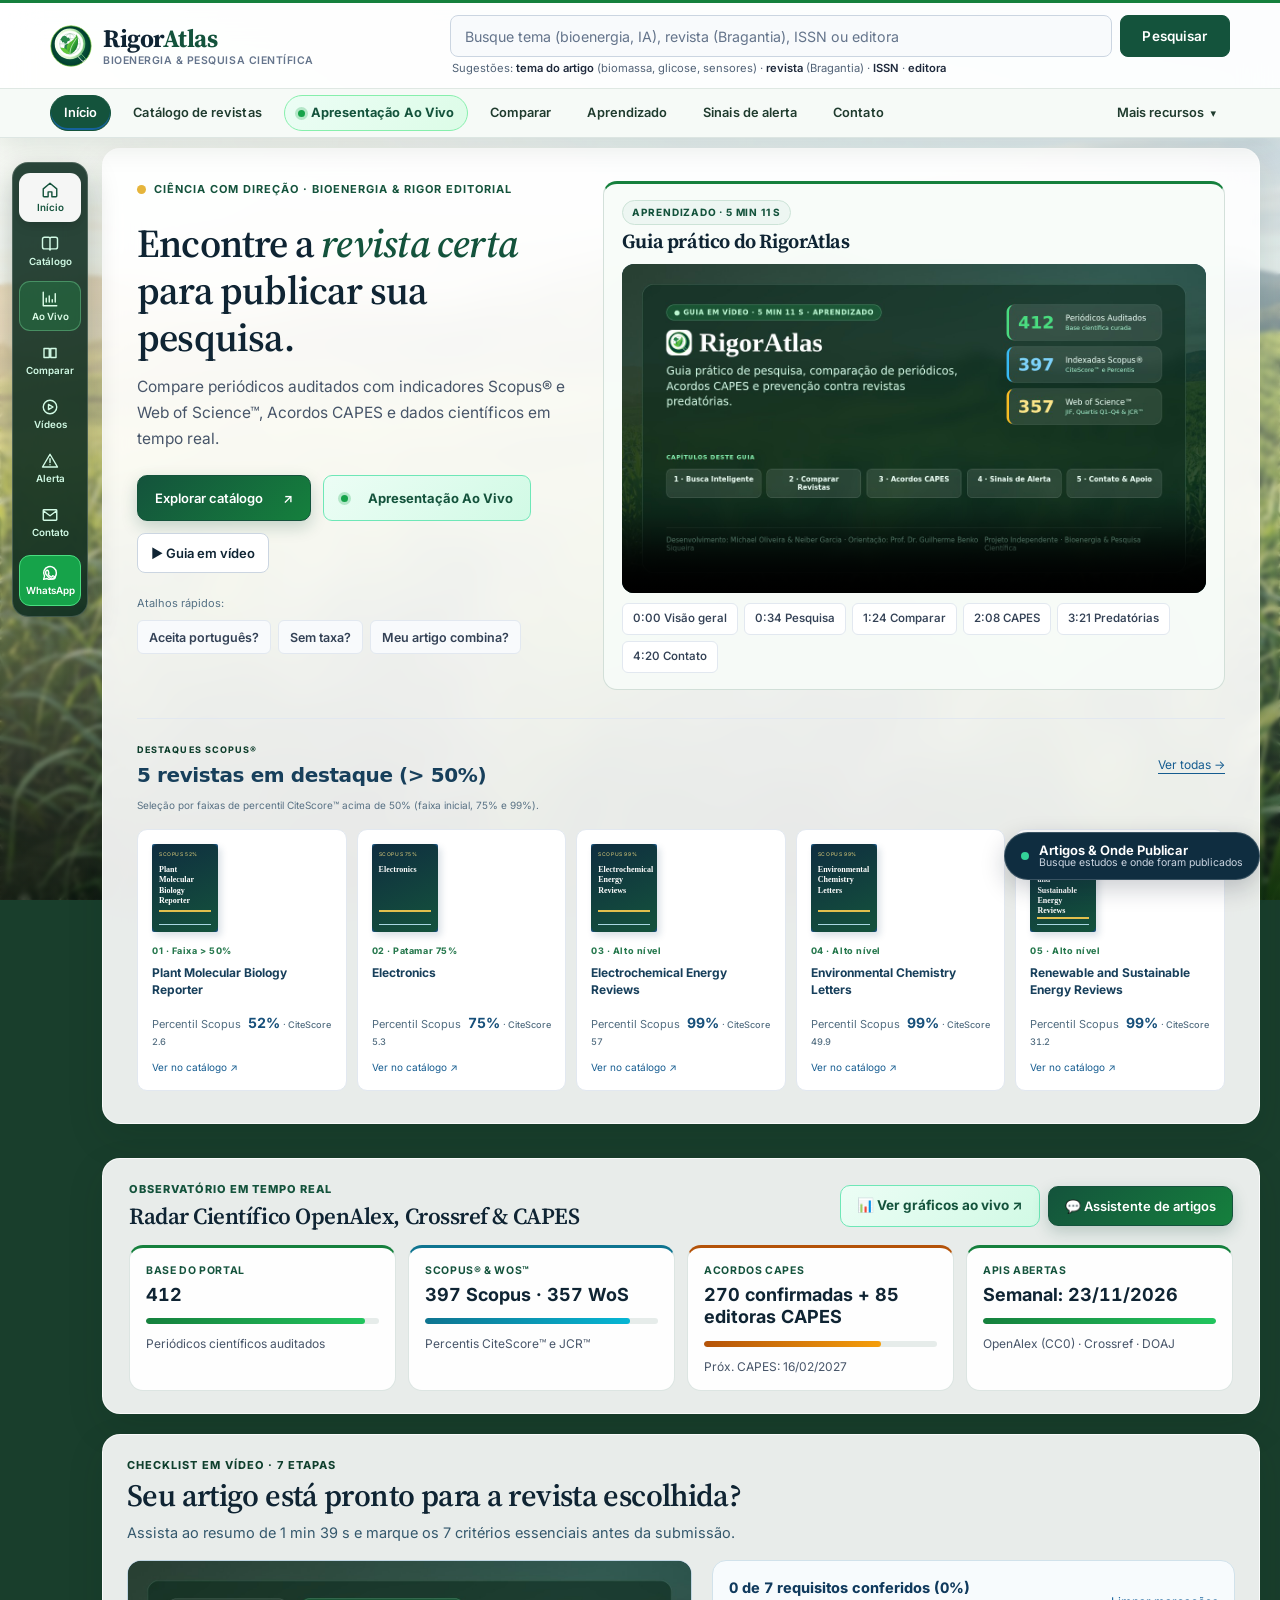
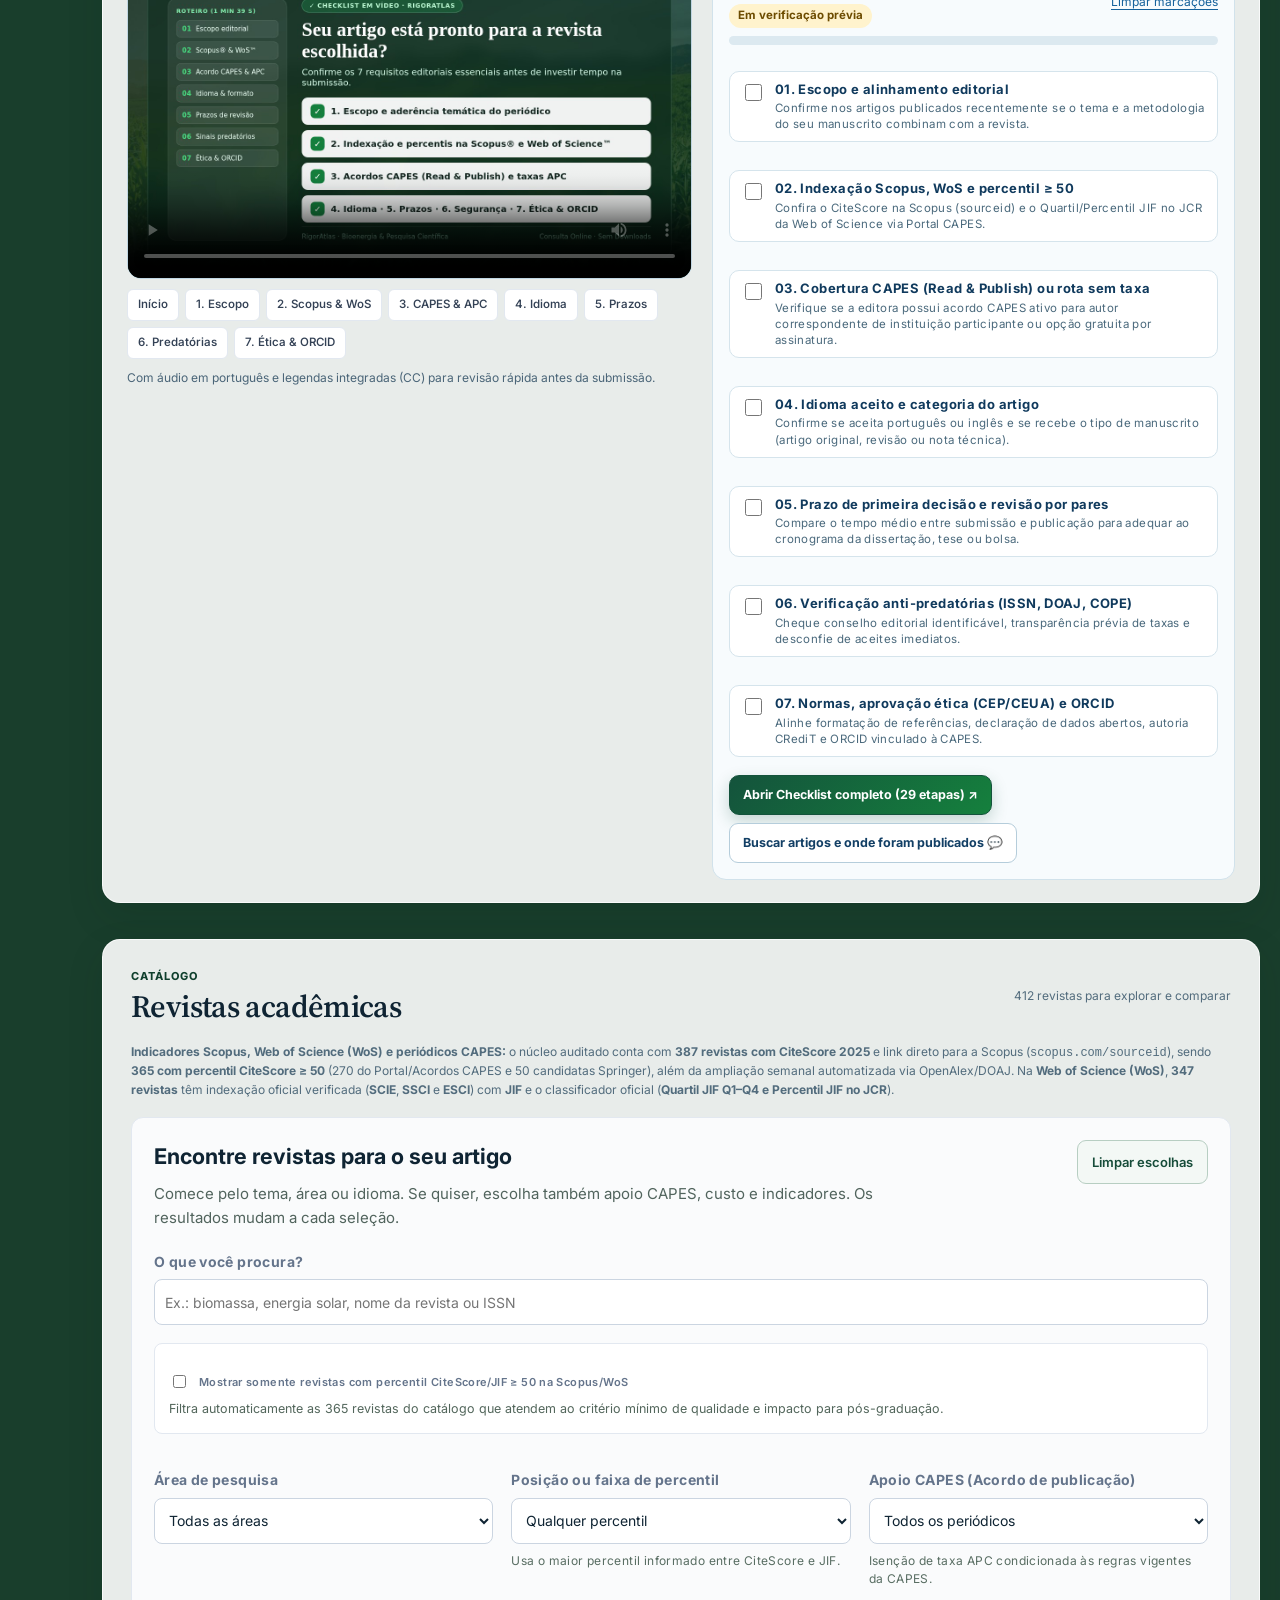
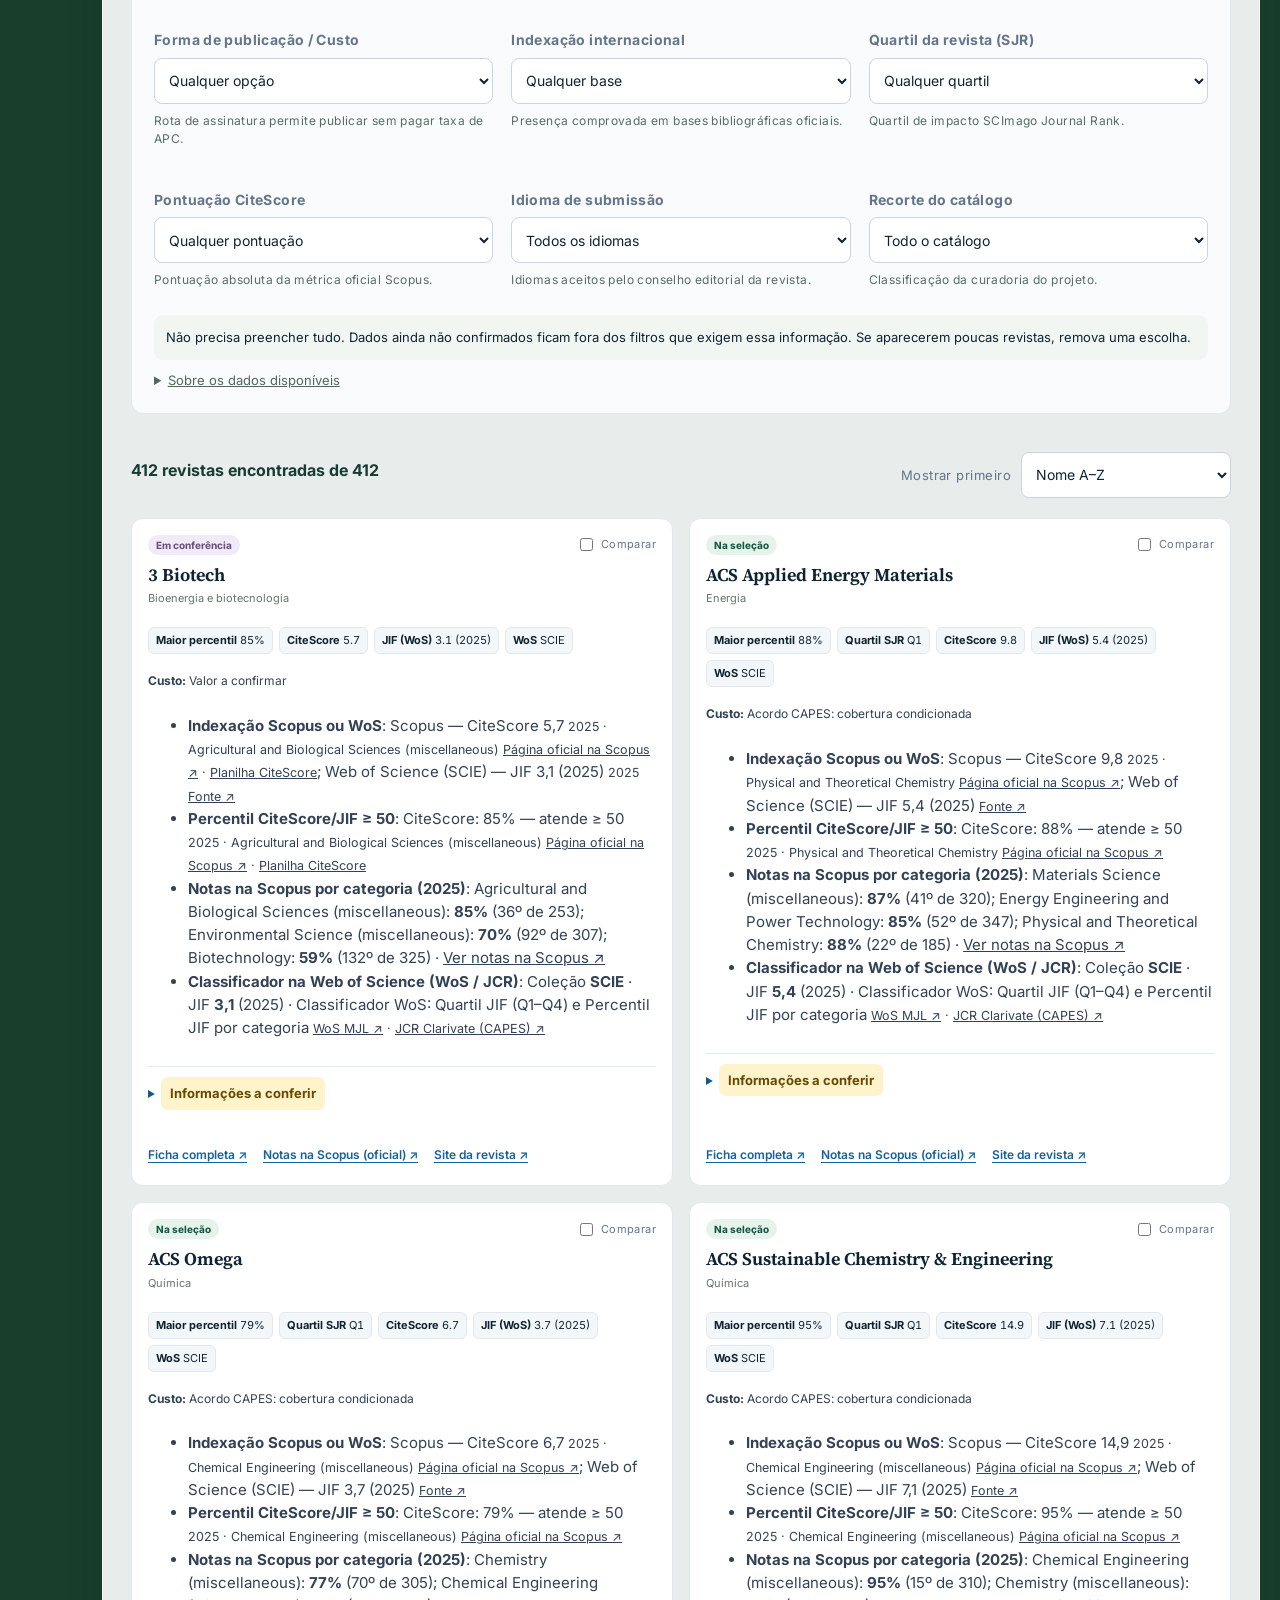
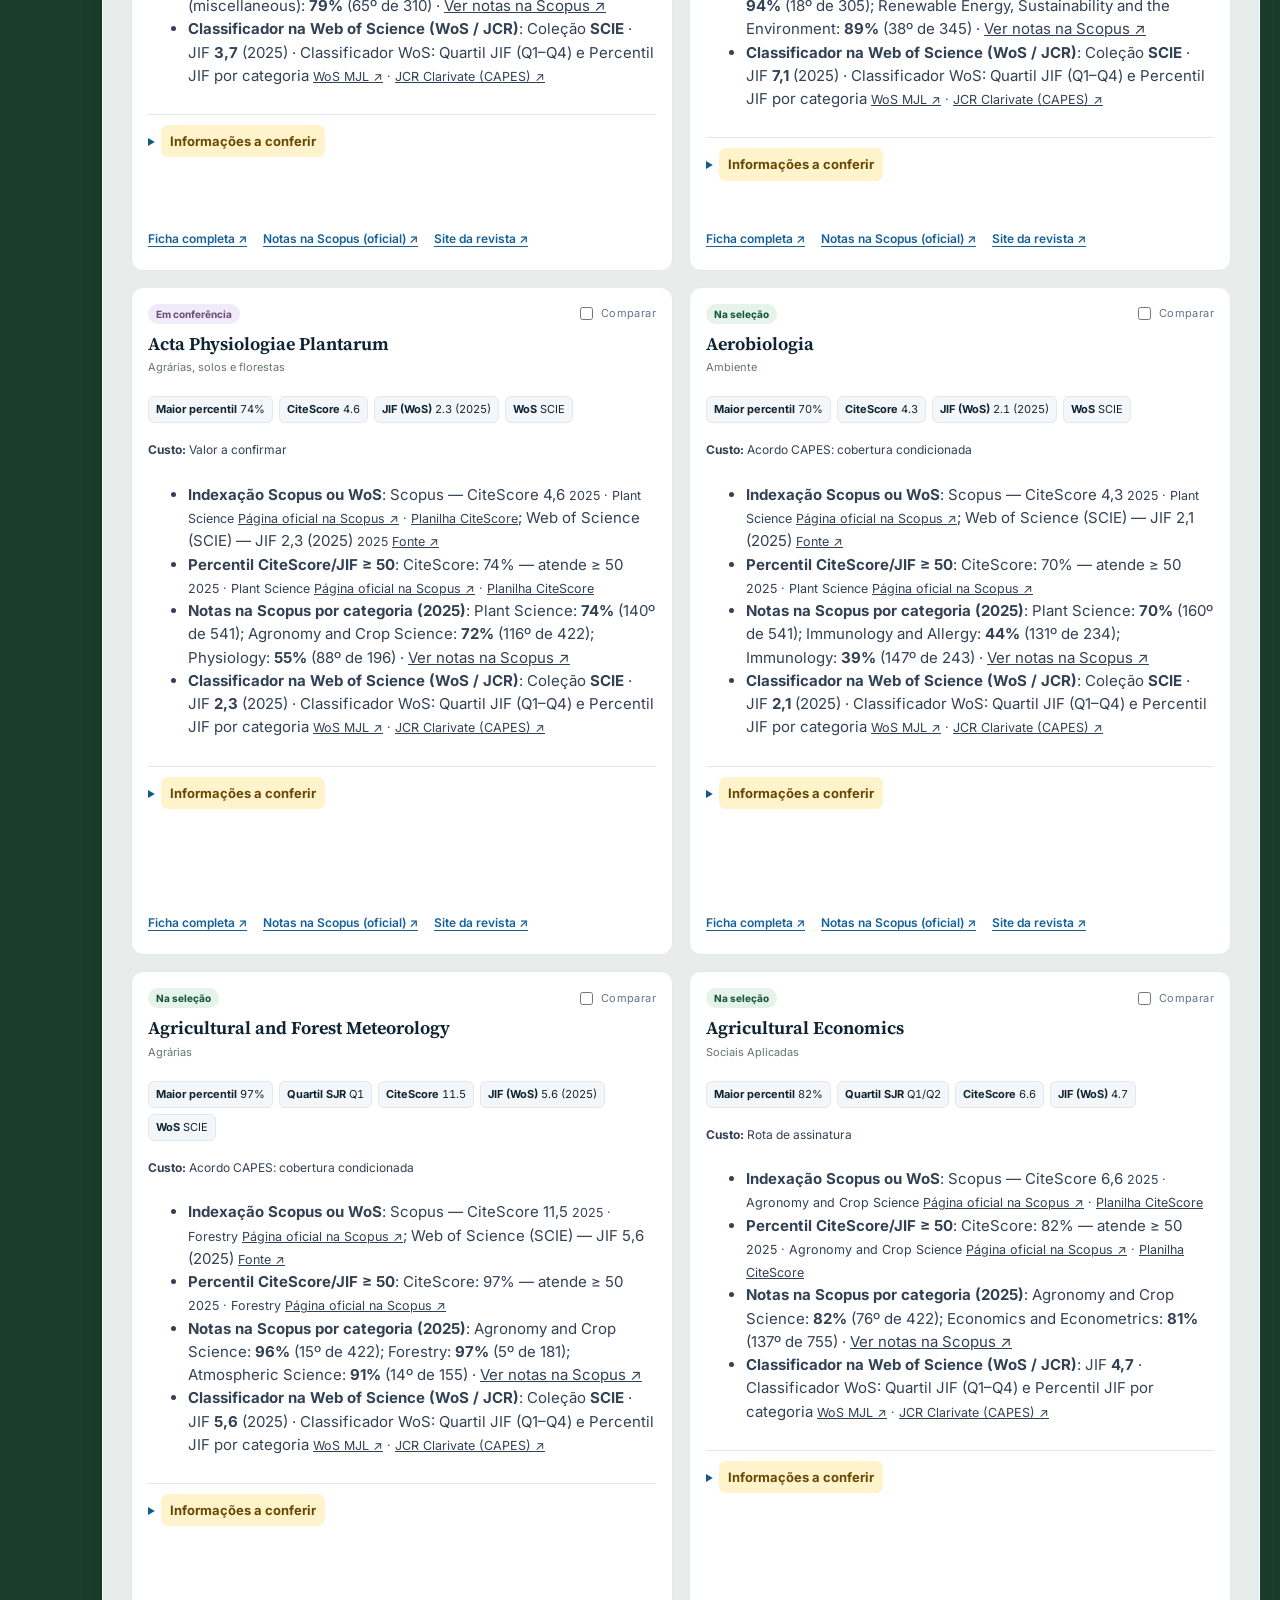
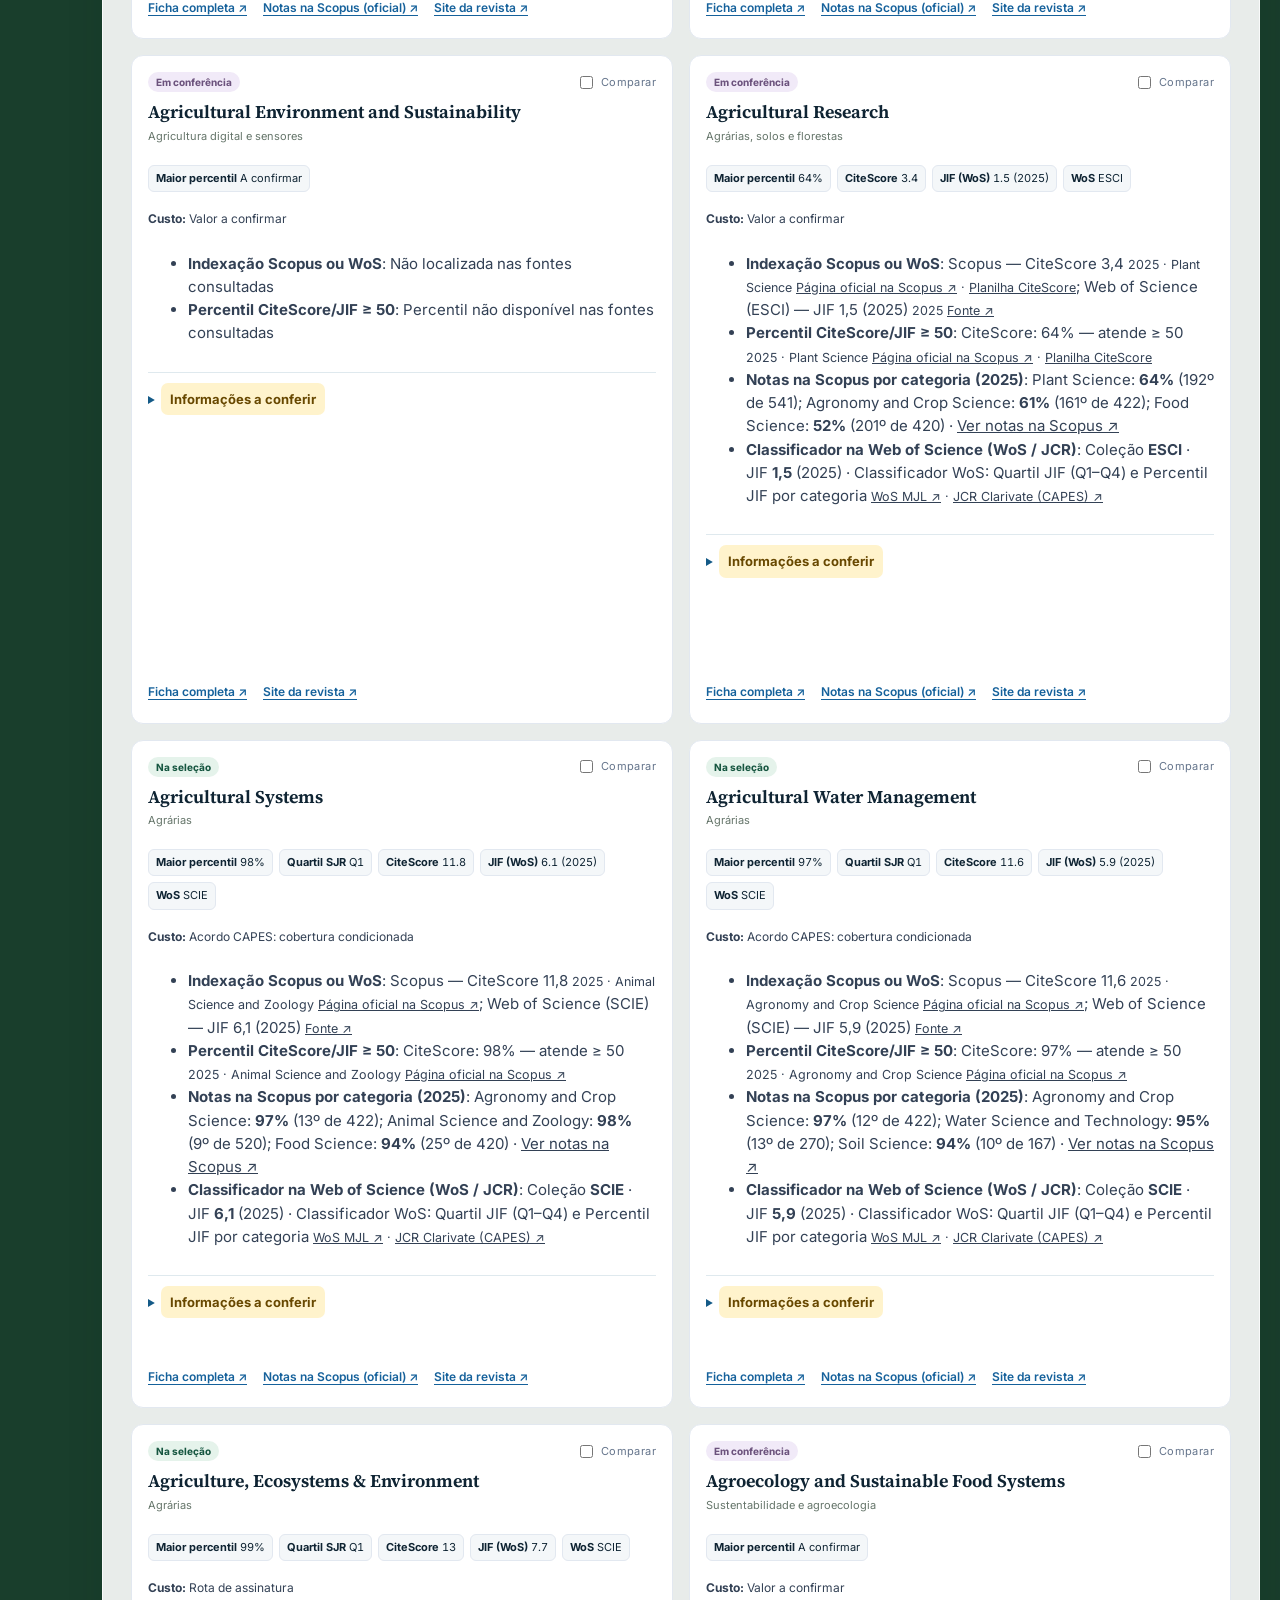
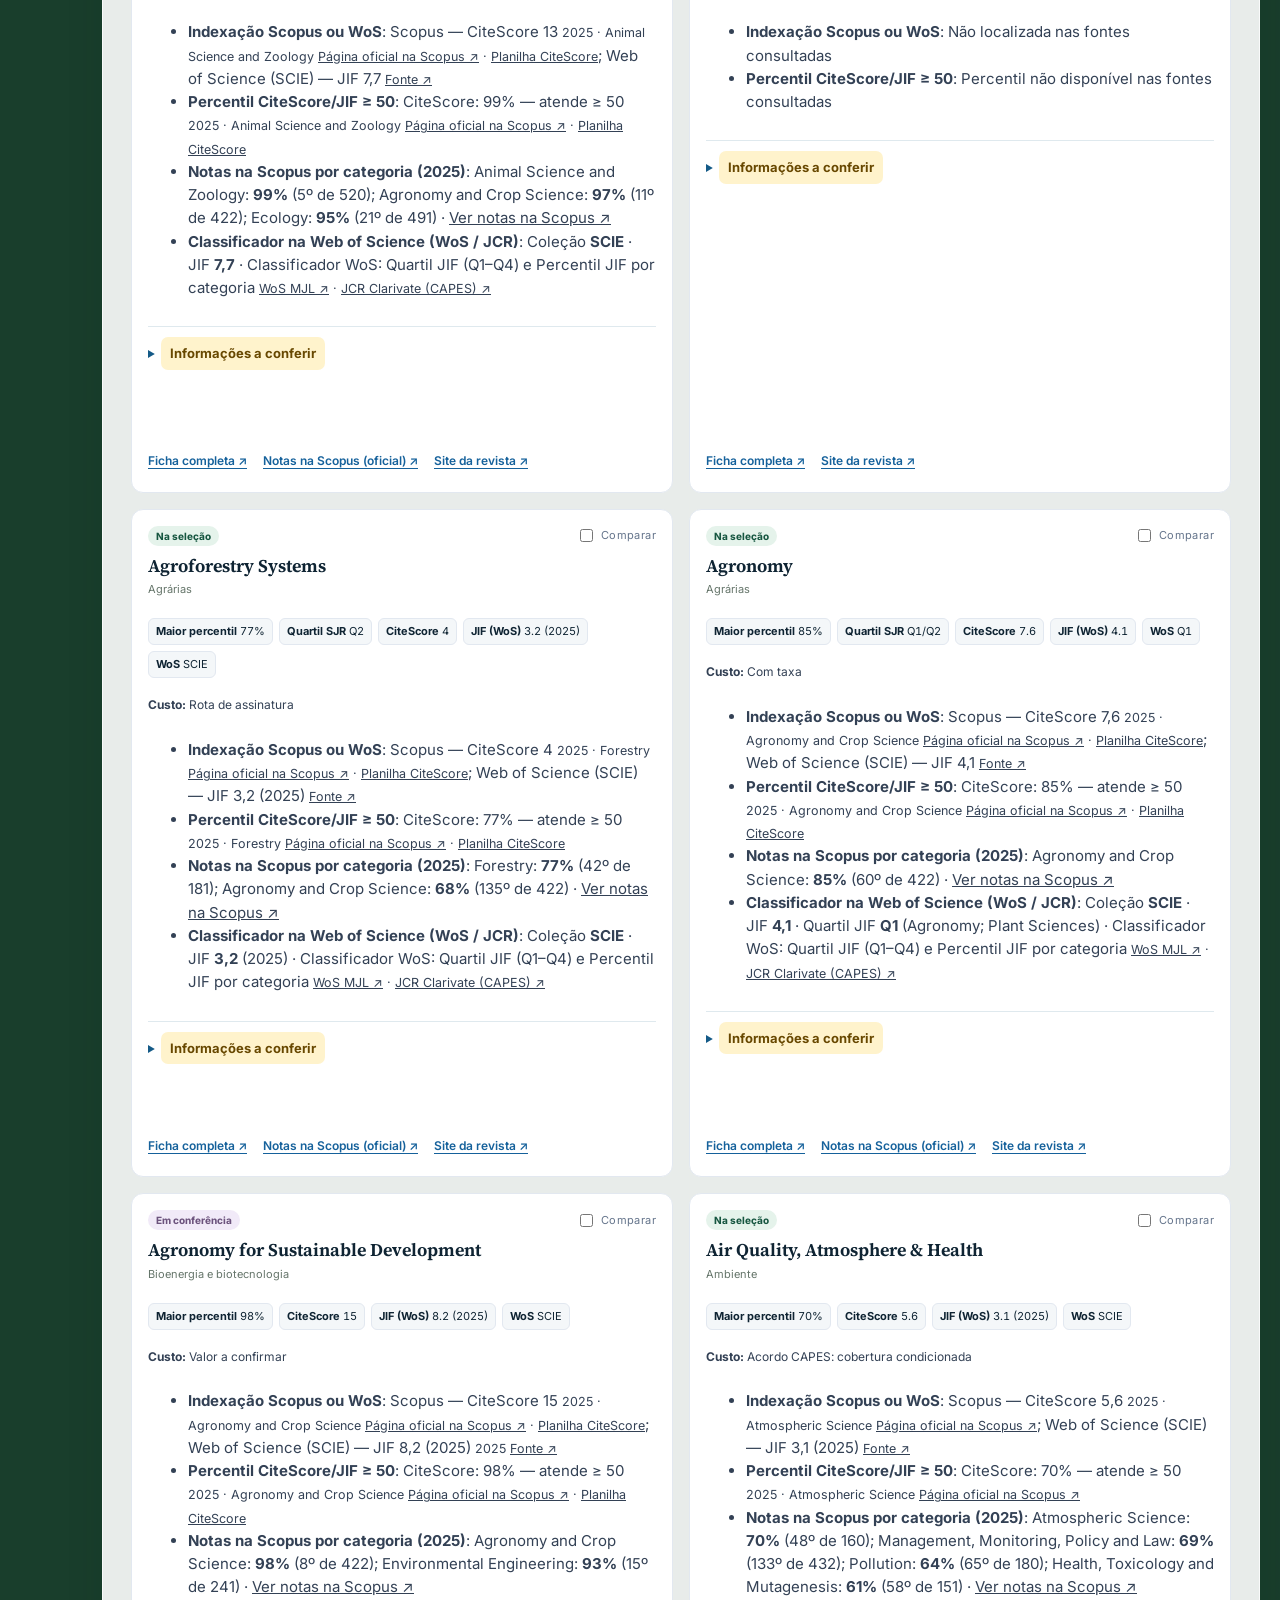
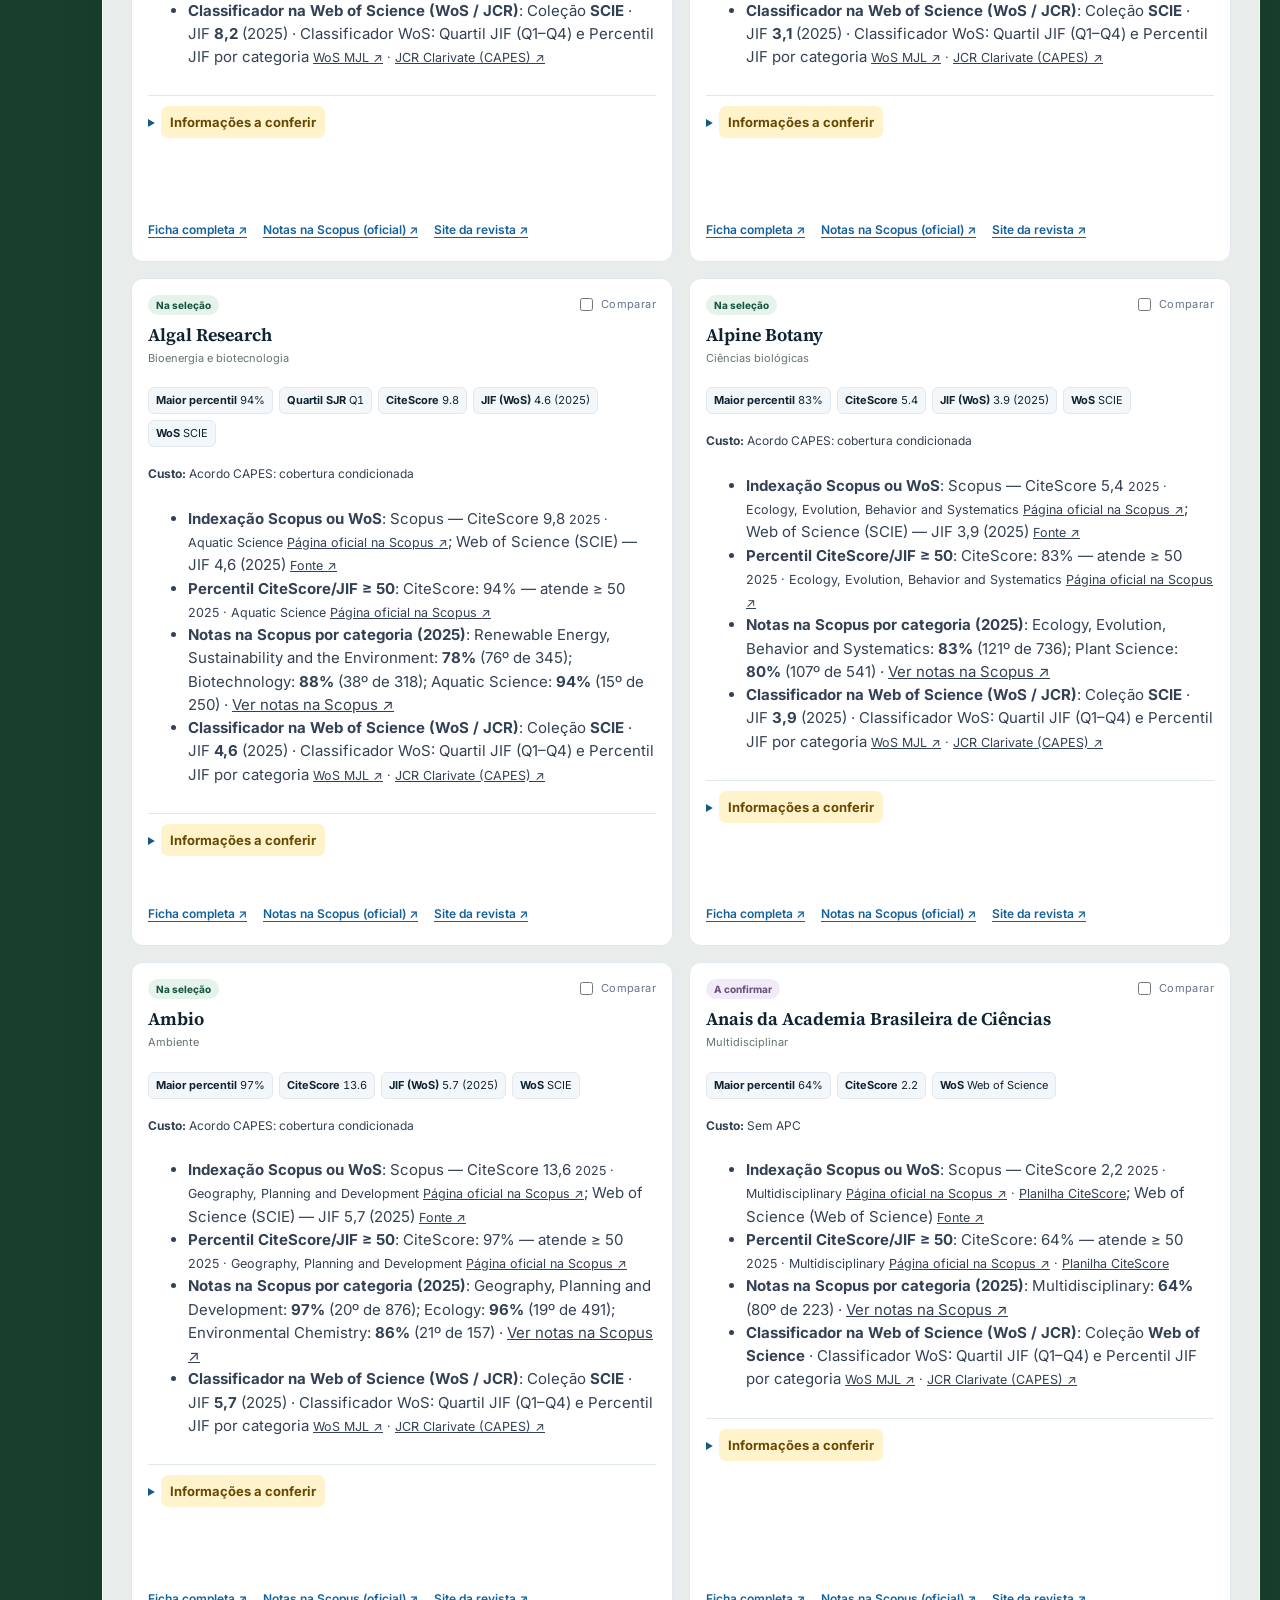
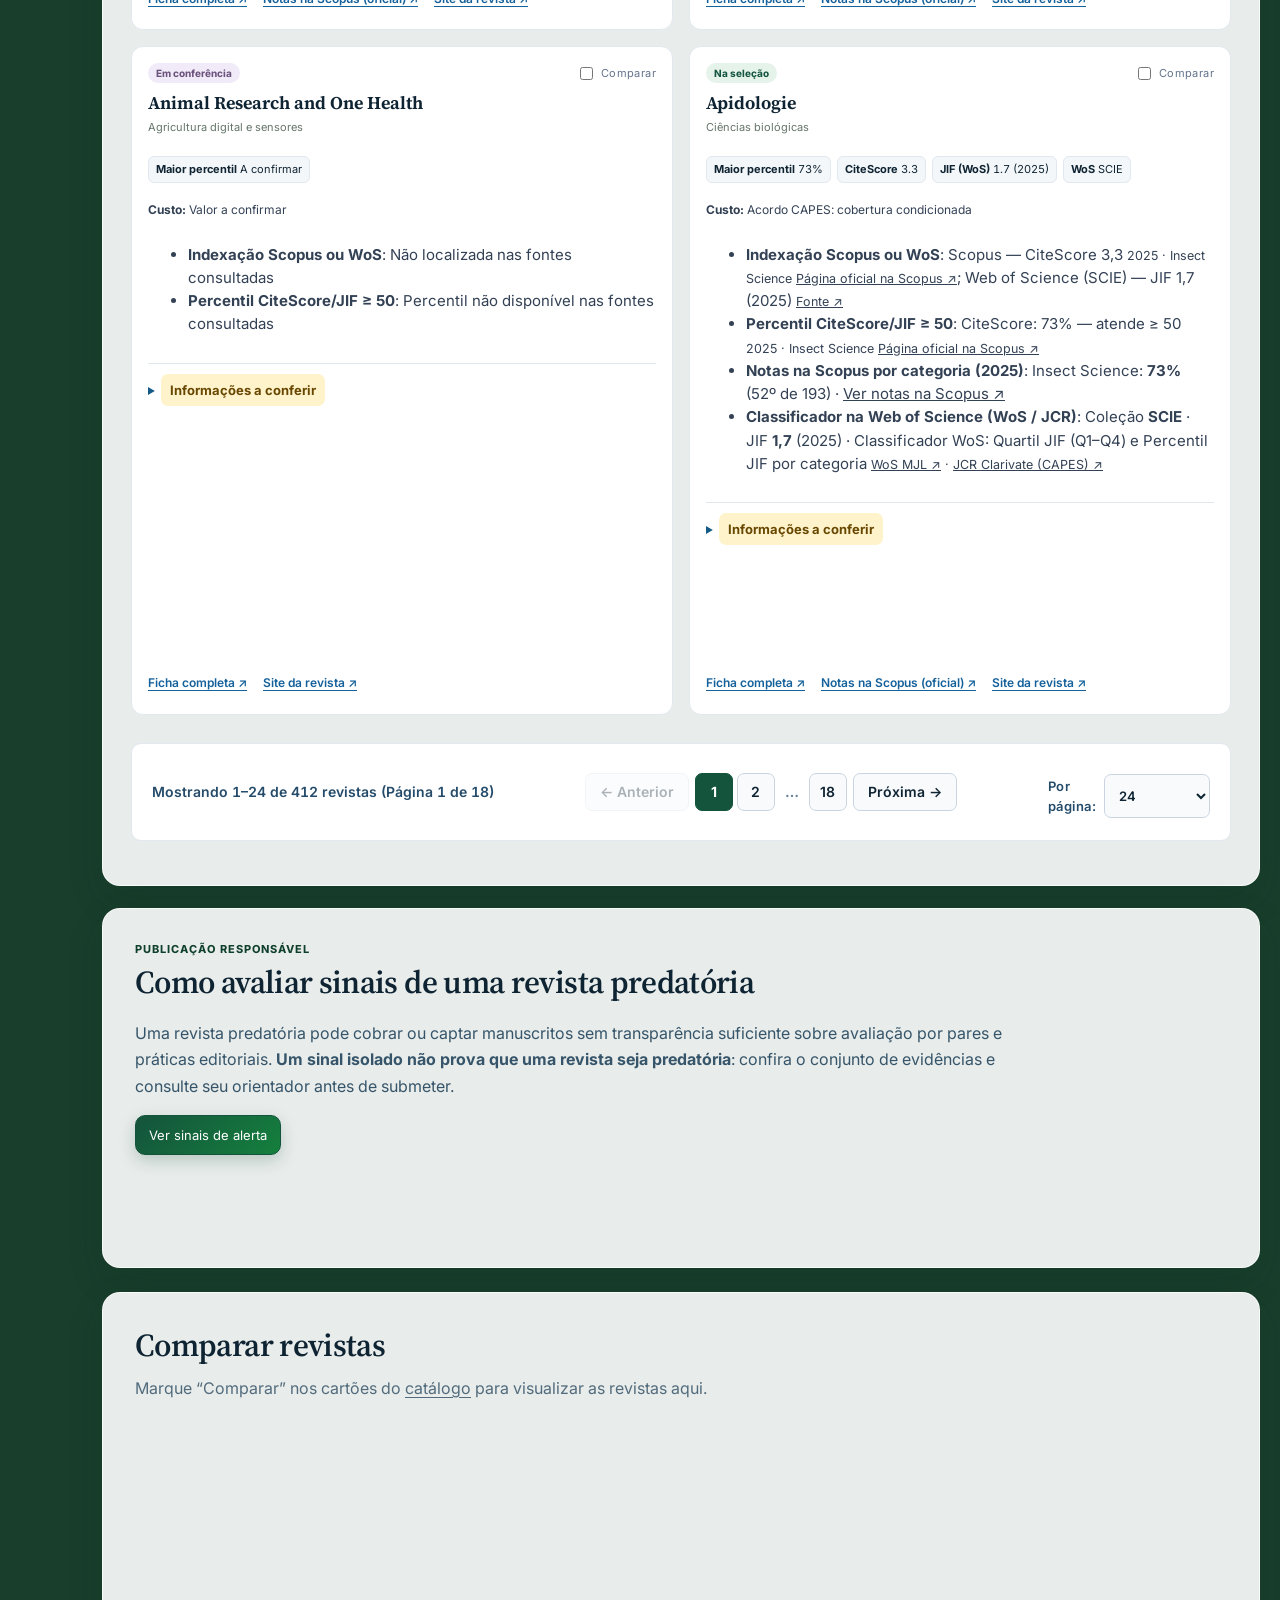
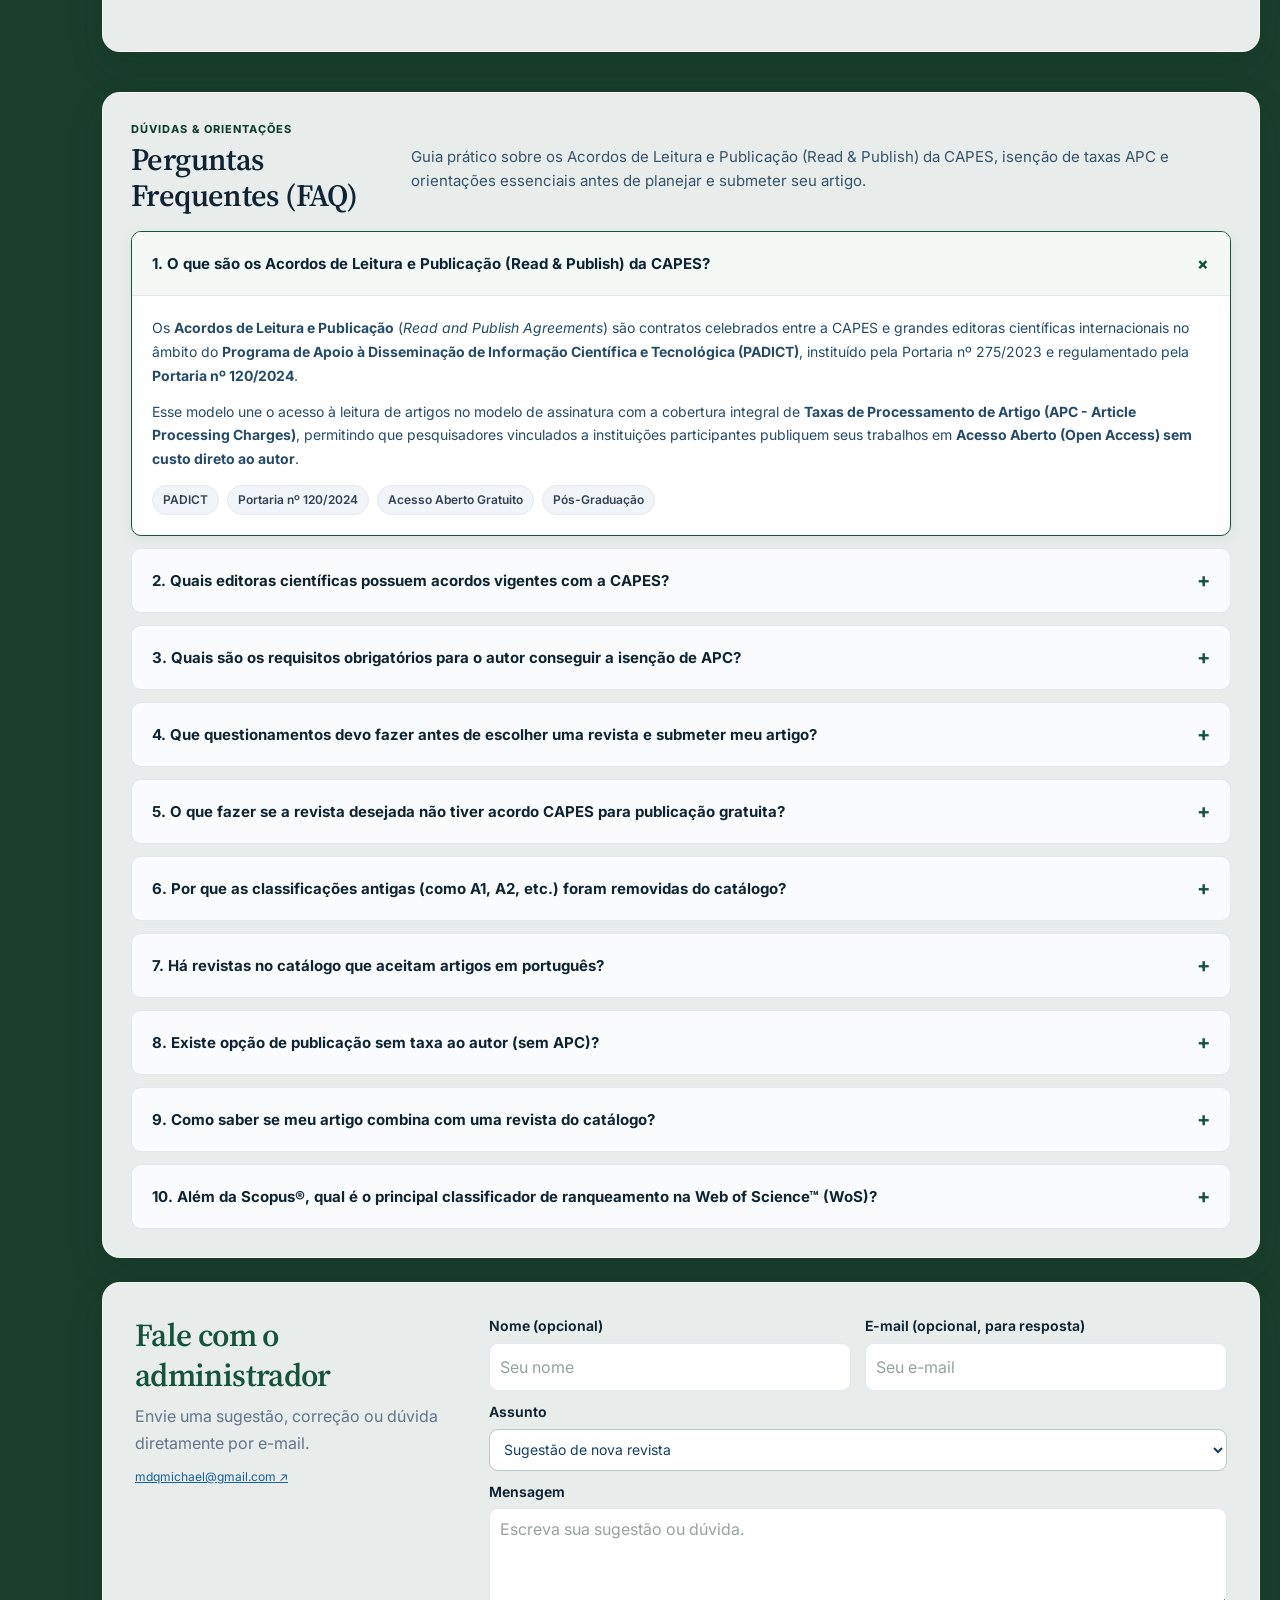
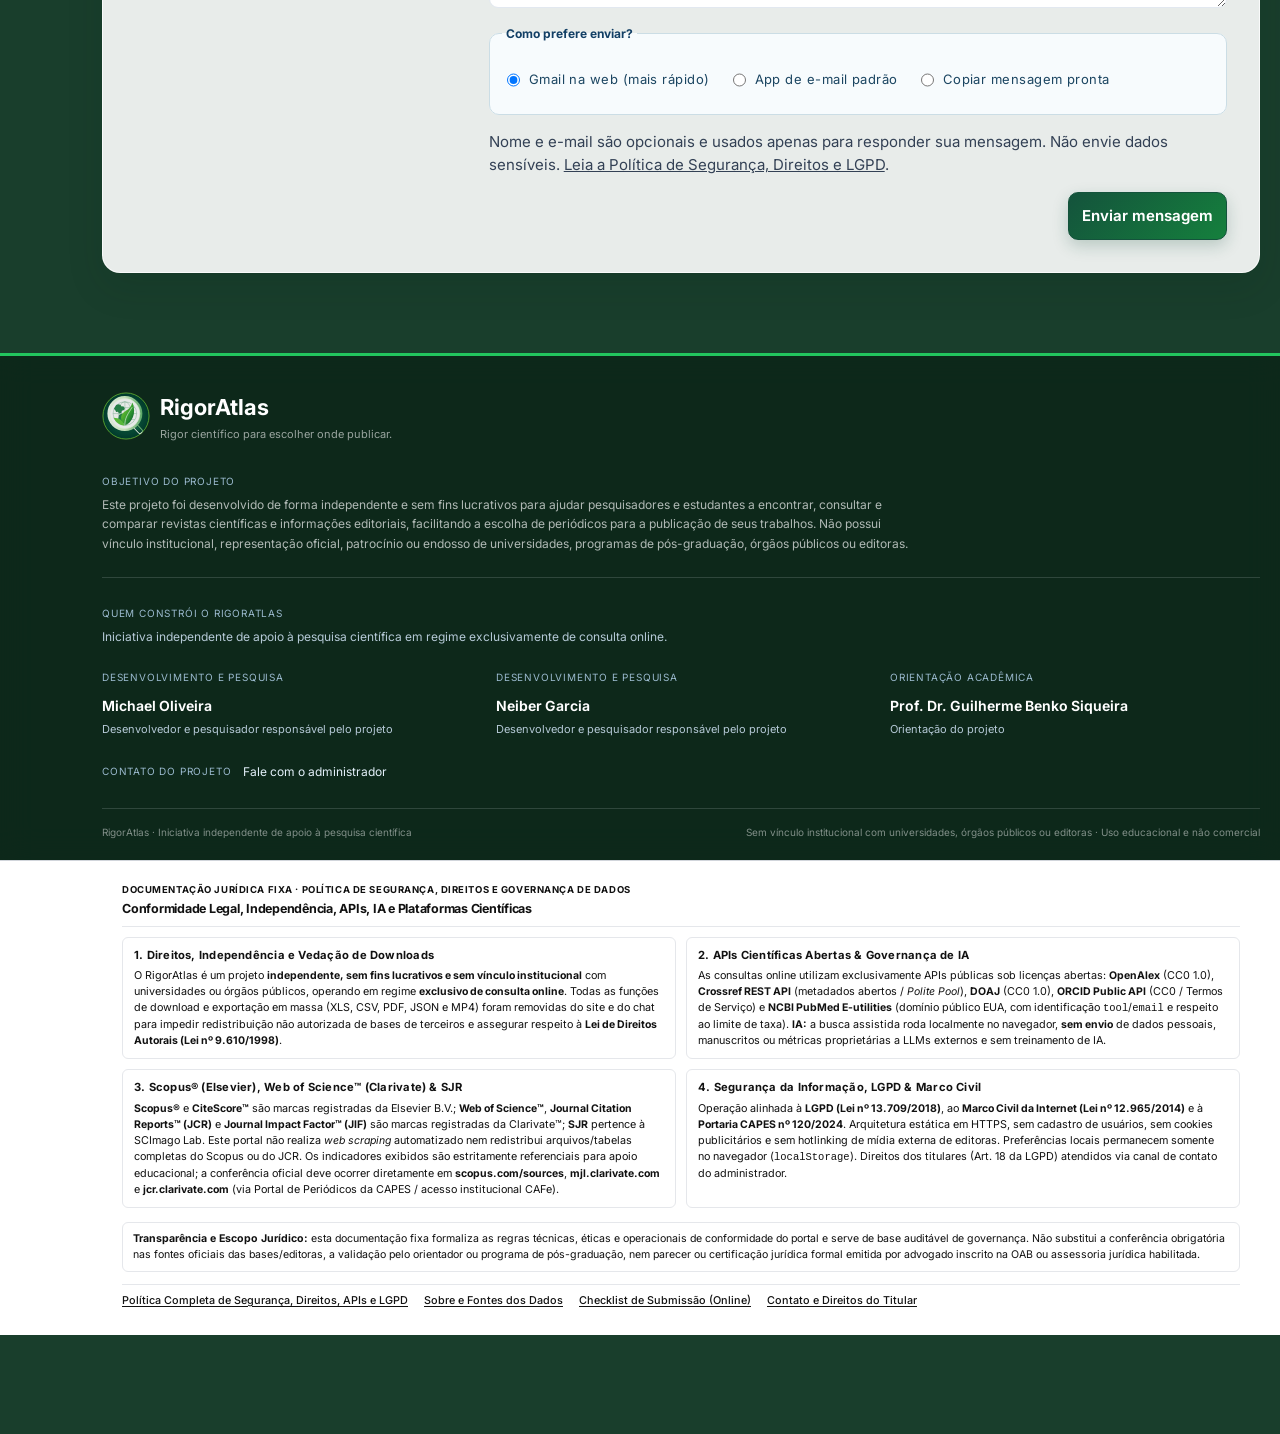
==== commit 72d689a7: "feat(ui): apresentacao interativa ao vivo (OpenAlex/Crossref/ORCID), visual natureza vidro transluci" ====
--- a/index.html
+++ b/index.html
@@ -7,18 +7,18 @@
 <link rel="preconnect" href="https://fonts.googleapis.com">
 <link rel="preconnect" href="https://fonts.gstatic.com" crossorigin>
 <link href="https://fonts.googleapis.com/css2?family=Inter:wght@400;500;600;700&family=Source+Serif+4:ital,opsz,wght@0,8..60,500;0,8..60,600;0,8..60,700;1,8..60,500&display=swap" rel="stylesheet">
-<link rel="stylesheet" href="assets/css/style.css?v=20261124v6">
+<link rel="stylesheet" href="assets/css/style.css?v=20261124nat7">
 </head>
-<body>
+<body class="nature-glass-site">
 <a class="skip-link" href="#inicio">Ir para o conteúdo principal</a>
 <header class="site-header">
   <div class="header-inner">
-    <a class="brand-lockup" href="#inicio" aria-label="RigorAtlas — início"><img class="brand-logo" src="assets/img/logo-rigoratlas.svg?v=20261124" alt="Símbolo do RigorAtlas: lupa, globo e folhas verdes"><span class="brand-text"><strong>Rigor<span>Atlas</span></strong><small>Pesquisa Científica</small></span></a>
+    <a class="brand-lockup" href="#inicio" aria-label="RigorAtlas — início"><img class="brand-logo" src="assets/img/logo-rigoratlas.svg?v=20261124" alt="Símbolo do RigorAtlas: lupa, globo e folhas verdes"><span class="brand-text"><strong>Rigor<span>Atlas</span></strong><small>Bioenergia &amp; Pesquisa Científica</small></span></a>
     <form id="ai-search-form" class="header-search" role="search">
       <label class="sr-only" for="ai-question">Pesquise por tema do artigo, nome da revista, ISSN, editora ou área científica</label>
       <div class="search-field-group">
-        <input id="ai-question" type="search" maxlength="1500" placeholder="Busque tema do artigo (ex.: bioenergia, IA), revista (ex.: Bragantia), ISSN ou editora" title="Pesquise por tema da pesquisa, nome da revista, ISSN, editora ou área científica" aria-describedby="search-hint-text" autocomplete="off">
-        <span id="search-hint-text" class="search-hint">Sugestões de busca: <strong>tema do artigo</strong> (ex.: biomassa, glicose, sensores), <strong>nome da revista</strong> (ex.: Bragantia), <strong>ISSN</strong>, <strong>editora</strong> ou <strong>área científica</strong>.</span>
+        <input id="ai-question" type="search" maxlength="1500" placeholder="Busque tema (bioenergia, IA), revista (Bragantia), ISSN ou editora" title="Pesquise por tema da pesquisa, nome da revista, ISSN, editora ou área científica" aria-describedby="search-hint-text" autocomplete="off">
+        <span id="search-hint-text" class="search-hint">Sugestões: <strong>tema do artigo</strong> (biomassa, glicose, sensores) · <strong>revista</strong> (Bragantia) · <strong>ISSN</strong> · <strong>editora</strong></span>
       </div>
       <div class="header-actions">
         <button type="submit" id="ai-search-button" aria-label="Pesquisar revistas">Pesquisar</button>
@@ -29,6 +29,7 @@
     <nav id="primary-navigation" class="header-term-nav" aria-label="Navegação principal">
       <a href="#inicio" class="on">Início</a>
       <a href="#revistas">Catálogo de revistas</a>
+      <a href="apresentacao.html" class="nav-live-pill"><span class="live-dot-mini" aria-hidden="true"></span> Apresentação Ao Vivo</a>
       <a href="#comparar">Comparar</a>
       <a href="#apresentacao">Aprendizado</a>
       <a href="#sinais-alerta">Sinais de alerta</a>
@@ -37,7 +38,7 @@
         <button type="button" class="nav-dropdown-trigger" aria-expanded="false" aria-haspopup="true" aria-controls="nav-more-menu">Mais recursos <span class="nav-caret" aria-hidden="true">▾</span></button>
         <div id="nav-more-menu" class="nav-dropdown-menu" role="menu">
           <a href="#requisitos-publicacao" role="menuitem">Vídeo: 7 requisitos</a>
-          <a href="checklist.html" role="menuitem">Checklist completo</a>
+          <a href="checklist.html" role="menuitem">Checklist completo (29 etapas)</a>
           <a href="#faq" role="menuitem">Acordos CAPES &amp; FAQ</a>
           <a href="sobre.html" role="menuitem">Sobre e fontes</a>
           <a href="privacidade.html" role="menuitem">Segurança e Direitos</a>
@@ -47,117 +48,100 @@
   </div>
 </header>
 <div class="ai-response-wrap">
-  <section class="a11y-bar" aria-label="Acessibilidade: conforto sensorial para autismo, modo foco e leitor automático em áudio">
-    <div class="a11y-group">
-      <span class="a11y-title">Acessibilidade</span>
-      <button type="button" id="a11y-calm" class="a11y-btn" aria-pressed="false" title="Cores suaves de baixo brilho e sem animações para conforto sensorial e autismo (Alt+C)">Conforto visual (Autismo)</button>
-      <button type="button" id="a11y-focus" class="a11y-btn" aria-pressed="false" title="Realce de foco, espaçamento ampliado e redução de distrações visuais (Alt+F)">Modo Foco</button>
-      <button type="button" id="a11y-contrast" class="a11y-btn" aria-pressed="false" title="Alto contraste para baixa visão">Alto contraste</button>
-      <button type="button" id="a11y-font-dec" class="a11y-btn a11y-btn-sm" aria-label="Diminuir tamanho da fonte">A-</button>
-      <button type="button" id="a11y-font-inc" class="a11y-btn a11y-btn-sm" aria-label="Aumentar tamanho da fonte">A+</button>
-    </div>
-    <div class="a11y-group a11y-audio-group">
-      <button type="button" id="a11y-auto-read" class="a11y-btn a11y-btn-audio" aria-pressed="false" title="Ativar leitura automática em áudio em português ao focar, clicar ou pesquisar (Alt+L)">🔊 Leitor automático ao navegar</button>
-      <button type="button" id="a11y-read-page" class="a11y-btn" aria-pressed="false" title="Ouvir os blocos da página em sequência (Alt+P)">▶ Ouvir página</button>
-      <button type="button" id="a11y-stop" class="a11y-btn" hidden aria-label="Parar leitura em áudio">■ Parar áudio</button>
-      <label class="a11y-rate"><span>Voz</span><select id="a11y-rate" aria-label="Velocidade do leitor em áudio"><option value="0.9">0.9x</option><option value="1" selected>1.0x</option><option value="1.15">1.15x</option><option value="1.3">1.3x</option></select></label>
-      <button type="button" id="a11y-reset" class="a11y-btn a11y-btn-ghost">Padrão</button>
-    </div>
-    <div id="a11y-live" class="sr-only" role="status" aria-live="polite"></div>
-  </section>
-  <div id="ai-status" class="ai-status" role="status" aria-live="polite" hidden></div><div id="ai-loading" class="ai-loading" role="status" aria-live="polite" hidden><span class="ai-spinner" aria-hidden="true"></span><div><strong>Estamos preparando sua pesquisa</strong><p>Buscando em nossa base auditada e consultando recursos da plataforma Crossref. A pesquisa pode levar alguns segundos até aparecer na tela, por favor aguarde.</p></div></div>
+  <div id="a11y-live" class="sr-only" role="status" aria-live="polite"></div>
+  <div id="ai-status" class="ai-status" role="status" aria-live="polite" hidden></div><div id="ai-loading" class="ai-loading" role="status" aria-live="polite" hidden><span class="ai-spinner" aria-hidden="true"></span><div><strong>Preparando sua pesquisa</strong><p>Consultando nossa base auditada e a API pública do Crossref…</p></div></div>
   <div id="ai-answer" class="ai-answer" aria-live="polite"></div>
 </div>
 <main id="inicio">
 <section class="intro discovery-banner" aria-labelledby="banner-title">
   <div class="banner-copy">
-    <p class="banner-kicker"><span aria-hidden="true"></span> CIÊNCIA COM DIREÇÃO · INICIATIVA INDEPENDENTE DE APOIO CIENTÍFICO</p>
+    <p class="banner-kicker"><span aria-hidden="true"></span> CIÊNCIA COM DIREÇÃO · BIOENERGIA &amp; RIGOR EDITORIAL</p>
     <h1 id="banner-title">Encontre a <em>revista certa</em> para publicar sua pesquisa.</h1>
-    <p class="banner-lead">Explore periódicos científicos em uma base auditada com indicadores referenciais da Scopus® e Web of Science™, consulte Acordos CAPES, compare critérios editoriais e proteja seu manuscrito contra revistas predatórias.</p>
-    <div class="banner-actions"><a class="banner-primary" href="#revistas">Explorar revistas <span aria-hidden="true">↗</span></a><button type="button" id="hero-play-btn" class="banner-secondary">▶ Assistir ao guia em vídeo</button><a class="banner-secondary" href="#ai-question" data-focus-search>Pesquisar tema <span aria-hidden="true">→</span></a></div>
-    <div class="banner-prompts" aria-label="Dúvidas frequentes"><span>Comece por uma dúvida (FAQ):</span><a href="#faq-portugues">Aceita português?</a><a href="#faq-sem-taxa">Tem opção sem taxa?</a><a href="#faq-combina">Meu artigo combina?</a></div>
+    <p class="banner-lead">Compare periódicos auditados com indicadores Scopus® e Web of Science™, Acordos CAPES e dados científicos em tempo real.</p>
+    <div class="banner-actions">
+      <a class="banner-primary" href="#revistas">Explorar catálogo <span aria-hidden="true">↗</span></a>
+      <a class="banner-accent-live" href="apresentacao.html"><span class="live-dot-mini" aria-hidden="true"></span> Apresentação Ao Vivo</a>
+      <button type="button" id="hero-play-btn" class="banner-secondary">▶ Guia em vídeo</button>
+    </div>
+    <div class="banner-prompts" aria-label="Dúvidas frequentes"><span>Atalhos rápidos:</span><a href="#faq-portugues">Aceita português?</a><a href="#faq-sem-taxa">Sem taxa?</a><a href="#faq-combina">Meu artigo combina?</a></div>
   </div>
   <div id="apresentacao" class="banner-video-hero" aria-labelledby="hero-video-title">
     <div class="hero-video-head">
-      <span class="hero-video-badge">APRENDIZADO · VÍDEO DE APRESENTAÇÃO · 5 MIN 11 S</span>
-      <h2 id="hero-video-title" class="hero-video-title">Guia prático passo a passo do RigorAtlas</h2>
+      <span class="hero-video-badge">APRENDIZADO · 5 MIN 11 S</span>
+      <h2 id="hero-video-title" class="hero-video-title">Guia prático do RigorAtlas</h2>
     </div>
     <figure class="hero-video-figure">
-      <video id="hero-video" controls controlsList="nodownload" disablePictureInPicture preload="metadata" poster="assets/img/video-poster.jpg" playsinline aria-label="Conheça o funcionamento do site RigorAtlas neste vídeo de 5 minutos para fazer a sua pesquisa">
+      <video id="hero-video" controls controlsList="nodownload" disablePictureInPicture preload="metadata" poster="assets/img/video-poster.jpg?v=20261124nat8" playsinline aria-label="Guia em vídeo sobre o funcionamento do portal RigorAtlas">
         <source src="assets/video/apresentacao-rigoratlas.mp4" type="video/mp4">
         <track kind="subtitles" srclang="pt-BR" label="Português (Brasil)" src="assets/video/apresentacao-rigoratlas.vtt" default>
         <p>Seu navegador não suporta reprodução direta de vídeo MP4.</p>
       </video>
     </figure>
-    <div class="video-chapter-strip" role="group" aria-label="Ir diretamente para um capítulo do vídeo">
+    <div class="video-chapter-strip" role="group" aria-label="Capítulos do vídeo">
       <button type="button" class="video-chapter-btn" data-seek="0">0:00 Visão geral</button>
       <button type="button" class="video-chapter-btn" data-seek="34">0:34 Pesquisa</button>
       <button type="button" class="video-chapter-btn" data-seek="84">1:24 Comparar</button>
-      <button type="button" class="video-chapter-btn" data-seek="128">2:08 Critérios &amp; CAPES</button>
+      <button type="button" class="video-chapter-btn" data-seek="128">2:08 CAPES</button>
       <button type="button" class="video-chapter-btn" data-seek="201">3:21 Predatórias</button>
       <button type="button" class="video-chapter-btn" data-seek="260">4:20 Contato</button>
     </div>
-    <p class="hero-video-foot">Com áudio em português, legendas integradas (CC) e capítulos clicáveis para facilitar o aprendizado.</p>
-  </div>
-  <div class="banner-featured"><div class="featured-heading"><div><span class="eyebrow">DESTAQUES POR PERCENTIL SCOPUS®</span><h2>5 revistas em destaque (&gt; 50% na Scopus®)</h2></div><a href="#revistas">Ver todas as revistas →</a></div>
-    <p id="featured-criteria" class="featured-criteria">Exibição por faixas de Percentil na Scopus® acima do piso de 50%: inclui 1 revista na faixa inicial (&gt; 50%), 1 no patamar de 75% e 3 revistas de alto nível (99%). A ficha completa identifica as fontes, os indicadores na Web of Science™ e os campos a confirmar.</p>
+  </div>
+  <div class="banner-featured"><div class="featured-heading"><div><span class="eyebrow">DESTAQUES SCOPUS®</span><h2>5 revistas em destaque (&gt; 50%)</h2></div><a href="#revistas">Ver todas →</a></div>
+    <p id="featured-criteria" class="featured-criteria">Seleção por faixas de percentil CiteScore™ acima de 50% (faixa inicial, 75% e 99%).</p>
     <div id="featured-journals" class="featured-journals" aria-describedby="featured-criteria"><p>Carregando destaques do catálogo…</p></div>
-    <noscript><p>Ative o JavaScript para carregar as cinco revistas em destaque e usar os filtros do catálogo.</p></noscript>
+    <noscript><p>Ative o JavaScript para carregar os destaques e filtros.</p></noscript>
   </div>
 </section>
-<section id="como-funciona" class="site-guide site-stage stage-guide" aria-labelledby="guide-title">
-  <div class="section-heading"><h2 id="guide-title">Passo a passo</h2></div>
-  <div class="site-flow">
-    <a class="flow-step" href="#ai-question" data-focus-search><span class="flow-kicker">Busca</span><strong>Explore a literatura</strong></a>
-    <a class="flow-step" href="#revistas"><span class="flow-kicker">Catálogo</span><strong>Filtre as revistas conforme seu critério</strong></a>
-    <a class="flow-step" href="#revistas"><span class="flow-kicker">Ficha completa</span><strong>Entenda todos os detalhes de uma revista</strong></a>
-    <a class="flow-step" href="#comparar"><span class="flow-kicker">Comparação</span><strong>Selecione uma ou mais revistas e compare</strong></a>
-    <a class="flow-step" href="#faq"><span class="flow-kicker">Acordos CAPES</span><strong>Perguntas frequentes e regras de publicação</strong></a>
-  </div>
-</section>
-<section id="tech-telemetry" class="tech-telemetry site-stage" aria-label="Painel tecnológico e atualizações automáticas do catálogo">
+<section id="tech-telemetry" class="tech-telemetry site-stage" aria-label="Painel gráfico e indicadores do catálogo">
   <div class="telemetry-head">
     <div>
-      <span class="eyebrow">INTELIGÊNCIA &amp; AUTOMAÇÃO CONTÍNUA</span>
-      <h2>Radar Científico OpenAlex &amp; Acordos CAPES</h2>
-    </div>
-    <button type="button" class="primary telemetry-chat-btn" data-open-oa-chat>💬 Buscar artigos de interesse e onde publicar</button>
+      <span class="eyebrow">OBSERVATÓRIO EM TEMPO REAL</span>
+      <h2>Radar Científico OpenAlex, Crossref &amp; CAPES</h2>
+    </div>
+    <div class="telemetry-actions">
+      <a href="apresentacao.html" class="banner-accent-live">📊 Ver gráficos ao vivo ↗</a>
+      <button type="button" class="primary telemetry-chat-btn" data-open-oa-chat>💬 Assistente de artigos</button>
+    </div>
   </div>
   <div class="telemetry-grid">
-    <article class="telemetry-card">
+    <article class="telemetry-card kpi-emerald">
       <span class="telemetry-label">Base do portal</span>
       <strong id="telemetry-total">412</strong>
-      <small>Periódicos cadastrados com atualização contínua</small>
+      <div class="kpi-mini-bar" aria-hidden="true"><span style="width:94%"></span></div>
+      <small>Periódicos científicos auditados</small>
     </article>
-    <article class="telemetry-card">
-      <span class="telemetry-label">Scopus® &amp; Web of Science™</span>
+    <article class="telemetry-card kpi-teal">
+      <span class="telemetry-label">Scopus® &amp; WoS™</span>
       <strong id="telemetry-scopus-wos">397 Scopus · 357 WoS</strong>
-      <small>Percentis CiteScore™ e Classificador JCR™ (Q1–Q4)</small>
+      <div class="kpi-mini-bar" aria-hidden="true"><span style="width:88%"></span></div>
+      <small>Percentis CiteScore™ e JCR™</small>
     </article>
-    <article class="telemetry-card">
+    <article class="telemetry-card kpi-amber">
       <span class="telemetry-label">Acordos CAPES</span>
-      <strong id="telemetry-capes">270 confirmadas + editoras CAPES</strong>
-      <small id="telemetry-quarterly">Próx. auditoria trimestral programada</small>
+      <strong id="telemetry-capes">270 confirmadas</strong>
+      <div class="kpi-mini-bar" aria-hidden="true"><span style="width:76%"></span></div>
+      <small id="telemetry-quarterly">Auditoria trimestral programada</small>
     </article>
-    <article class="telemetry-card">
-      <span class="telemetry-label">Ampliação Semanal</span>
-      <strong id="telemetry-weekly">Atualização automática semanal</strong>
-      <small>Descoberta auditada via OpenAlex REST API / DOAJ</small>
+    <article class="telemetry-card kpi-emerald">
+      <span class="telemetry-label">APIs Abertas</span>
+      <strong id="telemetry-weekly">Tempo real</strong>
+      <div class="kpi-mini-bar" aria-hidden="true"><span style="width:100%"></span></div>
+      <small>OpenAlex (CC0) · Crossref · DOAJ</small>
     </article>
   </div>
 </section>
 <section id="requisitos-publicacao" class="req-checklist-section site-stage" aria-labelledby="req-title">
   <div class="section-heading req-heading">
     <div>
-      <span class="eyebrow">CHECKLIST EM VÍDEO · ELEGIBILIDADE DO ARTIGO</span>
-      <h2 id="req-title">Principais requisitos para saber se seu artigo pode ser publicado na revista</h2>
-    </div>
-    <p class="req-lead">Assista ao guia visual de 1 min 39 s e marque os 7 critérios abaixo para avaliar se o periódico escolhido atende às exigências de qualidade, custos, prazos e integridade científica do seu programa de pós-graduação.</p>
+      <span class="eyebrow">CHECKLIST EM VÍDEO · 7 ETAPAS</span>
+      <h2 id="req-title">Seu artigo está pronto para a revista escolhida?</h2>
+    </div>
+    <p class="req-lead">Assista ao resumo de 1 min 39 s e marque os 7 critérios essenciais antes da submissão.</p>
   </div>
   <div class="req-layout">
     <div class="req-video-box">
       <figure class="req-video-figure">
-        <video id="checklist-video" controls controlsList="nodownload" disablePictureInPicture preload="metadata" poster="assets/img/checklist-video-poster.jpg" playsinline aria-label="Vídeo checklist em sete etapas para confirmar se o artigo pode ser publicado na revista">
+        <video id="checklist-video" controls controlsList="nodownload" disablePictureInPicture preload="metadata" poster="assets/img/checklist-video-poster.jpg?v=20261124nat8" playsinline aria-label="Vídeo checklist em sete etapas para confirmar se o artigo pode ser publicado na revista">
           <source src="assets/video/checklist-requisitos.mp4" type="video/mp4">
           <track kind="subtitles" srclang="pt-BR" label="Português (Brasil)" src="assets/video/checklist-requisitos.vtt" default>
           <p>Seu navegador não suporta reprodução de vídeo MP4.</p>
@@ -423,26 +407,24 @@
   </div>
 </section>
 <nav class="desktop-side-nav" aria-label="Menu lateral rápido para computador e notebook">
-  <span class="side-nav-title">Acesso rápido</span>
   <a href="#inicio" class="on"><svg viewBox="0 0 24 24" aria-hidden="true"><path d="M3 10.5L12 3l9 7.5V20a1 1 0 0 1-1 1h-5.5v-6.5h-5V21H4a1 1 0 0 1-1-1v-9.5z"/></svg><span>Início</span></a>
   <a href="#revistas"><svg viewBox="0 0 24 24" aria-hidden="true"><path d="M2 5.5A2.5 2.5 0 0 1 4.5 3H10a2 2 0 0 1 2 2v15a2 2 0 0 0-2-1.5H4.5A2.5 2.5 0 0 1 2 16v-10.5zm20 0A2.5 2.5 0 0 0 19.5 3H14a2 2 0 0 0-2 2v15a2 2 0 0 1 2-1.5h5.5A2.5 2.5 0 0 0 22 16v-10.5z"/></svg><span>Catálogo</span></a>
+  <a href="apresentacao.html" class="side-nav-live"><svg viewBox="0 0 24 24" aria-hidden="true"><path d="M3 3v18h18M7 16v-5m4 5V8m4 8v-3m4 3V5"/></svg><span>Ao Vivo</span></a>
   <a href="#comparar"><svg viewBox="0 0 24 24" aria-hidden="true"><path d="M4 6h7v12H4zM13 6h7v12h-7z"/></svg><span>Comparar</span></a>
-  <a href="#apresentacao"><svg viewBox="0 0 24 24" aria-hidden="true"><circle cx="12" cy="12" r="9"/><path d="M10 8.5l6 3.5-6 3.5v-7z"/></svg><span>Aprendizado</span></a>
-  <a href="#requisitos-publicacao"><svg viewBox="0 0 24 24" aria-hidden="true"><path d="M9 11l3 3L22 4"/><path d="M21 12v7a2 2 0 0 1-2 2H5a2 2 0 0 1-2-2V5a2 2 0 0 1 2-2h11"/></svg><span>7 Requisitos</span></a>
-  <a href="#sinais-alerta"><svg viewBox="0 0 24 24" aria-hidden="true"><path d="M12 3L2 20h20L12 3zm0 6v5m0 3h.01"/></svg><span>Sinais de alerta</span></a>
-  <a href="checklist.html"><svg viewBox="0 0 24 24" aria-hidden="true"><path d="M8 6h13M8 12h13M8 18h13M3 6h.01M3 12h.01M3 18h.01"/></svg><span>Checklist</span></a>
+  <a href="#apresentacao"><svg viewBox="0 0 24 24" aria-hidden="true"><circle cx="12" cy="12" r="9"/><path d="M10 8.5l6 3.5-6 3.5v-7z"/></svg><span>Vídeos</span></a>
+  <a href="#sinais-alerta"><svg viewBox="0 0 24 24" aria-hidden="true"><path d="M12 3L2 20h20L12 3zm0 6v5m0 3h.01"/></svg><span>Alerta</span></a>
   <a href="#sugerir"><svg viewBox="0 0 24 24" aria-hidden="true"><path d="M4 5h16a1 1 0 0 1 1 1v12a1 1 0 0 1-1 1H4a1 1 0 0 1-1-1V6a1 1 0 0 1 1-1zm0 2l8 6 8-6"/></svg><span>Contato</span></a>
   <a class="side-nav-whatsapp" href="https://wa.me/5548996390391?text=Ol%C3%A1!%20Gostaria%20de%20tirar%20uma%20d%C3%BAvida%20sobre%20o%20portal%20RigorAtlas." target="_blank" rel="noopener noreferrer" aria-label="Atendimento via WhatsApp (48) 99639-0391"><svg viewBox="0 0 24 24" aria-hidden="true"><path d="M20.5 11.9a8.5 8.5 0 0 1-12.5 7.5L3.5 20.5l1.2-4.3A8.5 8.5 0 1 1 20.5 11.9z"/><path d="M9.4 8.8c-.2-.5-.4-.5-.7-.5h-.6c-.2 0-.6.1-.9.4-.3.3-1.1 1.1-1.1 2.7s1.1 3.1 1.3 3.3c.2.2 2.2 3.4 5.4 4.7 2.6 1 3.2.8 3.8.8.6-.1 1.9-.8 2.1-1.5.3-.8.3-1.4.2-1.5-.1-.1-.3-.2-.6-.4s-1.9-.9-2.2-1c-.3-.1-.5-.2-.7.2-.2.3-.8 1-.9 1.2-.2.2-.3.2-.6.1-.3-.2-1.3-.5-2.5-1.5-.9-.8-1.5-1.8-1.7-2.1-.2-.3 0-.5.1-.6.1-.1.3-.3.4-.5.2-.2.2-.3.3-.5.1-.2.1-.4 0-.5-.1-.2-.7-1.6-.9-2.2z"/></svg><span>WhatsApp</span></a>
 </nav>
 <nav class="mobile-floating-nav" aria-label="Atalhos rápidos para dispositivos móveis">
   <a href="#inicio" class="on"><svg viewBox="0 0 24 24" aria-hidden="true"><path d="M3 10.5L12 3l9 7.5V20a1 1 0 0 1-1 1h-5.5v-6.5h-5V21H4a1 1 0 0 1-1-1v-9.5z"/></svg><span>Início</span></a>
   <a href="#revistas"><svg viewBox="0 0 24 24" aria-hidden="true"><path d="M2 5.5A2.5 2.5 0 0 1 4.5 3H10a2 2 0 0 1 2 2v15a2 2 0 0 0-2-1.5H4.5A2.5 2.5 0 0 1 2 16v-10.5zm20 0A2.5 2.5 0 0 0 19.5 3H14a2 2 0 0 0-2 2v15a2 2 0 0 1 2-1.5h5.5A2.5 2.5 0 0 0 22 16v-10.5z"/></svg><span>Catálogo</span></a>
-  <a href="#comparar"><svg viewBox="0 0 24 24" aria-hidden="true"><path d="M4 6h7v12H4zM13 6h7v12h-7z"/></svg><span>Comparar</span></a>
-  <a href="#apresentacao"><svg viewBox="0 0 24 24" aria-hidden="true"><circle cx="12" cy="12" r="9"/><path d="M10 8.5l6 3.5-6 3.5v-7z"/></svg><span>Aprender</span></a>
+  <a href="apresentacao.html"><svg viewBox="0 0 24 24" aria-hidden="true"><path d="M3 3v18h18M7 16v-5m4 5V8m4 8v-3m4 3V5"/></svg><span>Ao Vivo</span></a>
+  <a href="#apresentacao"><svg viewBox="0 0 24 24" aria-hidden="true"><circle cx="12" cy="12" r="9"/><path d="M10 8.5l6 3.5-6 3.5v-7z"/></svg><span>Vídeos</span></a>
   <a class="mobile-nav-whatsapp" href="https://wa.me/5548996390391?text=Ol%C3%A1!%20Gostaria%20de%20tirar%20uma%20d%C3%BAvida%20sobre%20o%20portal%20RigorAtlas." target="_blank" rel="noopener noreferrer" aria-label="WhatsApp (48) 99639-0391"><svg viewBox="0 0 24 24" aria-hidden="true"><path d="M20.5 11.9a8.5 8.5 0 0 1-12.5 7.5L3.5 20.5l1.2-4.3A8.5 8.5 0 1 1 20.5 11.9z"/><path d="M9.4 8.8c-.2-.5-.4-.5-.7-.5h-.6c-.2 0-.6.1-.9.4-.3.3-1.1 1.1-1.1 2.7s1.1 3.1 1.3 3.3c.2.2 2.2 3.4 5.4 4.7 2.6 1 3.2.8 3.8.8.6-.1 1.9-.8 2.1-1.5.3-.8.3-1.4.2-1.5-.1-.1-.3-.2-.6-.4s-1.9-.9-2.2-1c-.3-.1-.5-.2-.7.2-.2.3-.8 1-.9 1.2-.2.2-.3.2-.6.1-.3-.2-1.3-.5-2.5-1.5-.9-.8-1.5-1.8-1.7-2.1-.2-.3 0-.5.1-.6.1-.1.3-.3.4-.5.2-.2.2-.3.3-.5.1-.2.1-.4 0-.5-.1-.2-.7-1.6-.9-2.2z"/></svg><span>WhatsApp</span></a>
 </nav>
-<script type="module" src="assets/js/app.js?v=20261124v6"></script>
-<script type="module" src="assets/js/accessibility.js?v=20261124v6"></script>
+<script type="module" src="assets/js/app.js?v=20261124nat7"></script>
+<script type="module" src="assets/js/accessibility.js?v=20261124nat7"></script>
 <script type="module" src="assets/js/contact.js?v=20261124indep3"></script>
 <script type="module" src="assets/js/visitor-tracker.js?v=20261124indep3"></script>
 <script type="module" src="assets/js/tech-status.js?v=20261124indep3"></script>
--- a/assets/css/style.css
+++ b/assets/css/style.css
@@ -2762,3 +2762,312 @@
 html[data-a11y-contrast="true"] .oa-chat-fab,html[data-a11y-contrast="true"] .telemetry-chat-btn{background:#000000!important;color:#ffff00!important;border:2px solid #ffff00!important}
 html[data-a11y-contrast="true"] .oa-chat-fab *{color:#ffff00!important}
 
+/* ==========================================================================
+   RigorAtlas — Tema Natureza & Vidro Translúcido (Glassmorphism Bioenergia)
+   Unificado visualmente com apresentacao.html
+   ========================================================================== */
+body.nature-glass-site{
+  background:#193e2c url("../img/bg-bioenergia-campo.jpg") center top / cover fixed no-repeat!important;
+  position:relative;
+}
+body.nature-glass-site::before{
+  content:"";
+  position:fixed;
+  inset:0;
+  background:linear-gradient(180deg,rgba(244,249,245,.52) 0%,rgba(232,243,235,.40) 48%,rgba(16,44,31,.42) 100%);
+  backdrop-filter:blur(2px);
+  -webkit-backdrop-filter:blur(2px);
+  pointer-events:none;
+  z-index:0;
+}
+body.nature-glass-site>.site-header,
+body.nature-glass-site>.ai-response-wrap,
+body.nature-glass-site>main,
+body.nature-glass-site>footer{position:relative;z-index:1}
+
+/* Cabeçalho em vidro fosco claro + pílulas modernas */
+body.nature-glass-site .site-header{
+  background:rgba(255,255,255,.92)!important;
+  backdrop-filter:blur(18px);
+  -webkit-backdrop-filter:blur(18px);
+  border-top:3px solid #15803d;
+  border-bottom:1px solid rgba(20,83,60,.14);
+  box-shadow:0 8px 28px rgba(10,38,24,.10);
+  z-index:90;
+}
+body.nature-glass-site .header-subnav{
+  background:rgba(244,249,245,.76)!important;
+  border-top:1px solid rgba(20,83,60,.10);
+}
+body.nature-glass-site .site-header nav.header-term-nav{
+  gap:8px;
+  padding:6px 0;
+}
+@media(max-width:960px){
+  body.nature-glass-site .site-header nav.header-term-nav{
+    flex-wrap:nowrap!important;
+    overflow-x:auto;
+    -webkit-overflow-scrolling:touch;
+    scrollbar-width:none;
+    gap:6px;
+    padding:6px 2px;
+  }
+  body.nature-glass-site .site-header nav.header-term-nav::-webkit-scrollbar{display:none}
+  body.nature-glass-site .site-header nav.header-term-nav>a,
+  body.nature-glass-site .site-header nav.header-term-nav .nav-dropdown{flex:0 0 auto}
+  body.nature-glass-site .site-header nav.header-term-nav>a,
+  body.nature-glass-site .site-header nav.header-term-nav .nav-dropdown-trigger{
+    padding:6px 11px;
+    font-size:12px;
+    white-space:nowrap;
+  }
+}
+body.nature-glass-site .site-header nav.header-term-nav>a,
+body.nature-glass-site .site-header nav.header-term-nav .nav-dropdown-trigger{
+  padding:7px 13px;
+  border:1px solid transparent;
+  border-radius:999px;
+  font-size:12.8px;
+  font-weight:600;
+  color:#1f3b2e;
+}
+body.nature-glass-site .site-header nav.header-term-nav>a:hover,
+body.nature-glass-site .site-header nav.header-term-nav .nav-dropdown-trigger:hover,
+body.nature-glass-site .site-header nav.header-term-nav .nav-dropdown:hover .nav-dropdown-trigger{
+  background:rgba(21,128,61,.10);
+  border-color:rgba(21,128,61,.22);
+  color:#14533c;
+}
+body.nature-glass-site .site-header nav.header-term-nav>a.on{
+  background:#14533c;
+  color:#ffffff;
+  border-color:#14533c;
+}
+body.nature-glass-site .site-header nav.header-term-nav>a.nav-live-pill{
+  background:linear-gradient(135deg,#ecfdf5,#dcfce7);
+  border:1px solid #86efac;
+  color:#14533c;
+  font-weight:700;
+  display:inline-flex;
+  align-items:center;
+  gap:6px;
+}
+body.nature-glass-site .site-header nav.header-term-nav>a.nav-live-pill:hover{
+  background:#15803d;
+  border-color:#15803d;
+  color:#ffffff;
+}
+.live-dot-mini{
+  width:7px;
+  height:7px;
+  border-radius:50%;
+  background:#16a34a;
+  box-shadow:0 0 0 3px rgba(22,163,74,.25);
+  display:inline-block;
+  flex:none;
+}
+body.nature-glass-site .site-header nav.header-term-nav>a.nav-live-pill:hover .live-dot-mini{
+  background:#86efac;
+}
+
+/* Botões gráficos modernos */
+body.nature-glass-site .banner-primary,
+body.nature-glass-site .primary,
+body.nature-glass-site .suggest-submit{
+  background:linear-gradient(135deg,#14533c,#15803d)!important;
+  border:1px solid #14533c!important;
+  border-radius:10px!important;
+  box-shadow:0 6px 16px rgba(20,83,60,.22)!important;
+  transition:transform .15s ease,box-shadow .15s ease,filter .15s ease;
+}
+body.nature-glass-site .banner-primary:hover,
+body.nature-glass-site .primary:hover{
+  transform:translateY(-1px);
+  box-shadow:0 10px 22px rgba(20,83,60,.30)!important;
+  filter:brightness(1.04);
+}
+.banner-accent-live{
+  display:inline-flex;
+  align-items:center;
+  gap:7px;
+  min-height:42px;
+  padding:9px 16px;
+  border-radius:10px;
+  background:linear-gradient(135deg,#ecfdf5,#d1fae5);
+  border:1px solid #6ee7b7;
+  color:#14533c;
+  font-size:13.5px;
+  font-weight:700;
+  text-decoration:none;
+  transition:transform .15s ease,background .15s ease,color .15s ease;
+}
+.banner-accent-live:hover{
+  background:#15803d;
+  border-color:#15803d;
+  color:#ffffff;
+  transform:translateY(-1px);
+}
+.banner-accent-live:hover .live-dot-mini{background:#86efac}
+
+/* Superfícies em vidro fosco claro sobre o campo de bioenergia */
+body.nature-glass-site .discovery-banner,
+body.nature-glass-site main>section.site-stage,
+body.nature-glass-site main>section.req-checklist-section,
+body.nature-glass-site main>section.predatory-section,
+body.nature-glass-site main>section.compare-section,
+body.nature-glass-site main>section.faq-section,
+body.nature-glass-site main>section.suggest-section,
+body.nature-glass-site main>section#tech-telemetry.tech-telemetry{
+  background:rgba(255,255,255,.90)!important;
+  backdrop-filter:blur(16px);
+  -webkit-backdrop-filter:blur(16px);
+  border:1px solid rgba(255,255,255,.78)!important;
+  border-radius:18px!important;
+  box-shadow:0 14px 36px rgba(10,38,24,.13)!important;
+}
+body.nature-glass-site .banner-video-hero{
+  background:rgba(248,252,249,.88)!important;
+  border:1px solid rgba(20,83,60,.16)!important;
+  border-top:3px solid #15803d!important;
+  border-radius:14px!important;
+}
+
+/* Radar Científico com cartões gráficos modernos (barras visuais) */
+.telemetry-actions{
+  display:flex;
+  flex-wrap:wrap;
+  align-items:center;
+  gap:8px;
+}
+body.nature-glass-site .telemetry-card{
+  background:rgba(255,255,255,.94)!important;
+  border:1px solid rgba(20,83,60,.14)!important;
+  border-top:3px solid #15803d!important;
+  border-radius:14px!important;
+  padding:15px 16px!important;
+}
+body.nature-glass-site .telemetry-card.kpi-teal{border-top-color:#0e7490!important}
+body.nature-glass-site .telemetry-card.kpi-amber{border-top-color:#b45309!important}
+.kpi-mini-bar{
+  width:100%;
+  height:6px;
+  border-radius:999px;
+  background:rgba(20,83,60,.10);
+  overflow:hidden;
+  margin:7px 0 6px;
+}
+.kpi-mini-bar span{
+  display:block;
+  height:100%;
+  border-radius:999px;
+  background:linear-gradient(90deg,#15803d,#22c55e);
+}
+.kpi-teal .kpi-mini-bar span{background:linear-gradient(90deg,#0e7490,#06b6d4)}
+.kpi-amber .kpi-mini-bar span{background:linear-gradient(90deg,#b45309,#f59e0b)}
+
+/* Rail lateral esquerdo fino translúcido verde-musgo (desktop/notebook >= 961px) */
+@media(min-width:961px){
+  body.nature-glass-site .desktop-side-nav{
+    left:12px;
+    top:calc(var(--header-offset,130px) + 10px);
+    width:76px;
+    padding:10px 6px;
+    gap:5px;
+    background:rgba(13,44,31,.88)!important;
+    backdrop-filter:blur(18px);
+    -webkit-backdrop-filter:blur(18px);
+    border:1px solid rgba(255,255,255,.18)!important;
+    border-radius:16px;
+    box-shadow:0 12px 30px rgba(8,28,18,.26);
+  }
+  body.nature-glass-site .desktop-side-nav a{
+    flex-direction:column;
+    justify-content:center;
+    align-items:center;
+    gap:3px;
+    padding:8px 3px;
+    border-radius:11px;
+    color:#d1fae5;
+    font-size:9.8px;
+    font-weight:600;
+    text-align:center;
+  }
+  body.nature-glass-site .desktop-side-nav a svg{
+    width:18px;
+    height:18px;
+  }
+  body.nature-glass-site .desktop-side-nav a:hover{
+    background:rgba(255,255,255,.15);
+    color:#ffffff;
+  }
+  body.nature-glass-site .desktop-side-nav a.on{
+    background:rgba(255,255,255,.95);
+    color:#14533c;
+    box-shadow:0 4px 12px rgba(0,0,0,.16);
+  }
+  body.nature-glass-site .desktop-side-nav a.side-nav-live{
+    background:rgba(34,197,94,.20);
+    border:1px solid rgba(134,239,172,.35);
+    color:#dcfce7;
+  }
+  body.nature-glass-site .desktop-side-nav a.side-nav-live:hover{
+    background:#15803d;
+    color:#ffffff;
+  }
+  body.nature-glass-site .desktop-side-nav a.side-nav-whatsapp{
+    margin-top:4px;
+    background:#16a34a;
+    border:1px solid #4ade80;
+    color:#ffffff;
+  }
+  body.nature-glass-site .desktop-side-nav a.side-nav-whatsapp:hover{
+    background:#15803d;
+    color:#ffffff;
+  }
+}
+@media(min-width:961px) and (max-width:1420px){
+  body.nature-glass-site:has(.desktop-side-nav) .ai-response-wrap,
+  body.nature-glass-site:has(.desktop-side-nav) main#inicio,
+  body.nature-glass-site:has(.desktop-side-nav) .footer-inner,
+  body.nature-glass-site:has(.desktop-side-nav) .legal-compliance-inner{
+    margin-left:102px!important;
+    margin-right:20px!important;
+    width:auto!important;
+    max-width:1180px!important;
+  }
+}
+
+/* Barra flutuante mobile em vidro verde-musgo (casando com a apresentação) */
+@media(max-width:960px){
+  body.nature-glass-site .mobile-floating-nav{
+    background:rgba(13,44,31,.92)!important;
+    border:1px solid rgba(255,255,255,.22)!important;
+    box-shadow:0 12px 30px rgba(0,0,0,.28)!important;
+  }
+  body.nature-glass-site .mobile-floating-nav a{
+    color:#d1fae5;
+  }
+  body.nature-glass-site .mobile-floating-nav a.on{
+    background:rgba(255,255,255,.95);
+    color:#14533c;
+  }
+  body.nature-glass-site .mobile-floating-nav a.mobile-nav-whatsapp{
+    background:#16a34a;
+    color:#ffffff;
+  }
+}
+
+/* Rodapé principal verde-floresta translúcido (mantendo o jurídico fixo 100% branco/preto sóbrio) */
+body.nature-glass-site .site-footer{
+  background:rgba(12,38,26,.92)!important;
+  backdrop-filter:blur(16px);
+  -webkit-backdrop-filter:blur(16px);
+  border-top:3px solid #22c55e;
+}
+body.nature-glass-site .legal-compliance-footer{
+  background:#ffffff!important;
+  color:#111111!important;
+  backdrop-filter:none!important;
+}
+
+
